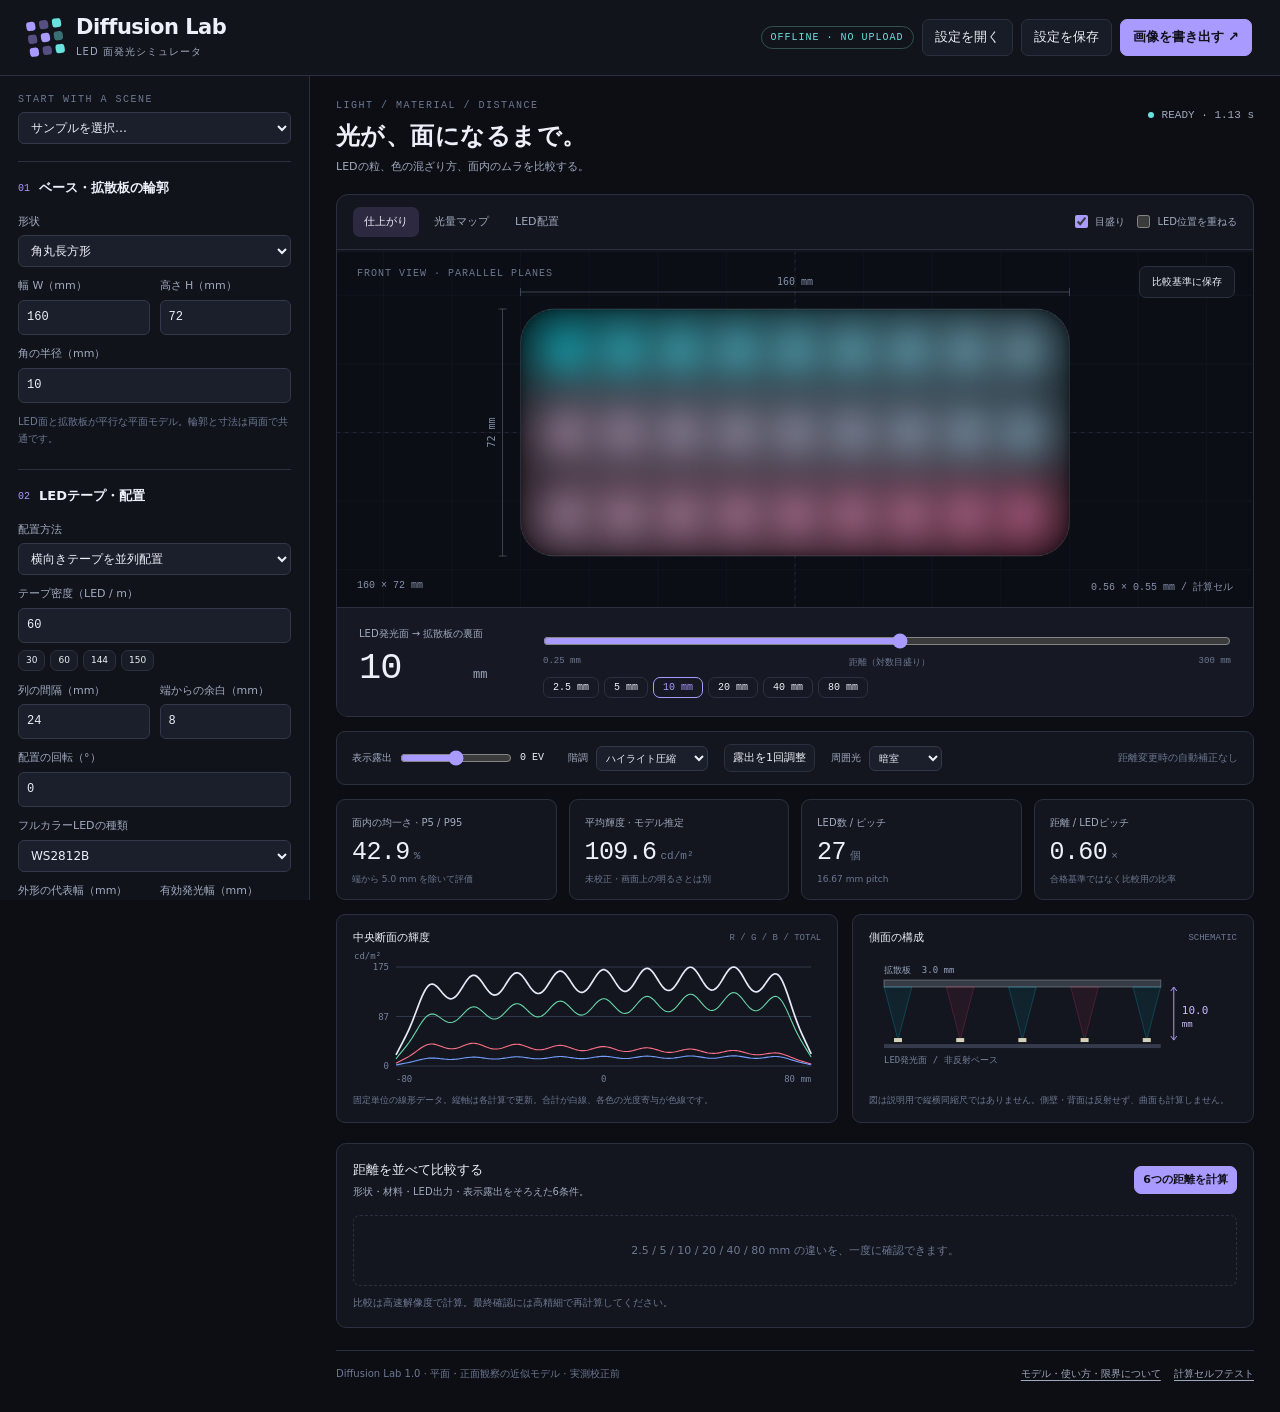
==== index.html @ 66cb1509 "feat: LED型番別の光源プリセットと仕様の根拠表示を追加" ====
<!doctype html>
<html lang="ja"><head><meta charset="utf-8"><meta name="viewport" content="width=device-width,initial-scale=1"><meta name="description" content="LEDテープと拡散板の距離・形状・材質を比較する、オフライン対応の面発光シミュレータ。"><title>Diffusion Lab — LED面発光シミュレータ</title><style>:root{color-scheme:dark;--bg:#0c0e13;--panel:#13161e;--panel2:#181c26;--line:#2b3040;--text:#edf0f8;--muted:#a0a9bf;--dim:#6d7893;--accent:#a99aff;--cyan:#69e1df;--warning:#f2c985;--mono:ui-monospace,SFMono-Regular,Consolas,monospace;--sans:Inter,"Noto Sans JP","Yu Gothic UI",Meiryo,system-ui,sans-serif}*{box-sizing:border-box}body{margin:0;background:var(--bg);color:var(--text);font:13px/1.6 var(--sans)}button,input,select,textarea{font:inherit}button{cursor:pointer;color:var(--text);background:var(--panel2);border:1px solid var(--line);border-radius:7px;padding:7px 12px;transition:background .15s,border-color .15s}button:hover{background:#252a38;border-color:#737c99}button:focus-visible,input:focus-visible,select:focus-visible,textarea:focus-visible{outline:2px solid var(--cyan);outline-offset:2px}button:disabled{opacity:.4;cursor:default}button.primary{background:var(--accent);color:#10101b;border-color:var(--accent);font-weight:700}button.small{font-size:11px;padding:4px 8px}.ghost{background:transparent}.header{height:76px;display:flex;align-items:center;justify-content:space-between;gap:20px;padding:0 28px;border-bottom:1px solid var(--line);background:#11141b}.brand{display:flex;align-items:center;gap:13px}.mark{width:35px;height:35px;display:grid;grid-template-columns:repeat(3,1fr);gap:4px;transform:rotate(-8deg)}.mark span{background:#a99aff;border-radius:3px}.mark span:nth-child(3n){background:#69e1df}.mark span:nth-child(2n){opacity:.45}.brand h1{font-size:21px;line-height:1.2;letter-spacing:-.5px;margin:0}.brand .subtitle{font-size:10px;letter-spacing:1px;color:var(--muted);margin-top:4px}.header-actions{display:flex;align-items:center;gap:8px}.badge{font:10px var(--mono);letter-spacing:1px;color:var(--cyan);border:1px solid #31514f;border-radius:99px;padding:5px 9px;white-space:nowrap}.badge.warn{color:var(--warning);border-color:#5d503a}.layout{display:grid;grid-template-columns:310px minmax(0,1fr);min-height:calc(100vh - 76px)}.sidebar{border-right:1px solid var(--line);background:#10131a;padding:18px 18px 30px;max-height:calc(100vh - 76px);overflow:auto;position:sticky;top:0;scrollbar-width:thin}.sidebar .eyebrow{margin:0 0 7px}.eyebrow{font:10px var(--mono);letter-spacing:1.5px;color:var(--dim);text-transform:uppercase}.preset-top{width:100%;margin-bottom:17px}.section{border-top:1px solid var(--line);padding:16px 0 13px}.section h2{font-size:13px;margin:0 0 14px;display:flex;align-items:center;gap:9px}.section h2 span{font:10px var(--mono);color:var(--accent)}label.field{display:block;color:var(--muted);font-size:11px;margin-bottom:10px}.field>span{display:block;margin-bottom:5px}.two{display:grid;grid-template-columns:1fr 1fr;gap:10px}.three{display:grid;grid-template-columns:1fr 1fr 1fr;gap:7px}input[type=number],input[type=text],select,textarea{width:100%;border:1px solid #32384a;background:#1b1f2b;color:var(--text);border-radius:6px;padding:7px 8px;min-width:0;outline-offset:1px}input[type=number]{font-family:var(--mono);font-size:12px}select{font-size:12px}textarea{font:11px/1.6 var(--mono);resize:vertical;min-height:80px}input[type=color]{width:100%;height:34px;padding:3px;border-radius:6px;border:1px solid var(--line);background:var(--panel2);cursor:pointer}input[type=range]{accent-color:var(--accent);width:100%;cursor:pointer;height:18px;margin:3px 0}input[type=checkbox]{accent-color:var(--accent)}.inline-check{display:flex;align-items:center;gap:7px;color:var(--muted);font-size:11px;margin:8px 0}.inline-check input{margin:0}.hint{font-size:10px;line-height:1.7;color:var(--dim);margin:6px 0 9px}.hint strong{color:var(--muted);font-weight:500}.helpdetails>summary{cursor:pointer;color:var(--muted);font-size:11px;padding:6px 0}.range-head{display:flex;justify-content:space-between;gap:10px;color:var(--muted);font-size:11px}.range-head output{font:12px var(--mono);color:var(--text)}.control-line{display:flex;gap:8px;align-items:center}.control-line input[type=range]{flex:1;min-width:0}.control-line input[type=number]{width:68px;text-align:right}.rgb-label{font-size:10px;color:var(--dim);font-family:var(--mono)}.info-box{padding:10px 12px;border:1px solid #4c4436;border-radius:7px;background:#241f18;color:#c9b99e;font-size:10px;line-height:1.8}.workspace{min-width:0;padding:24px 26px 30px;max-width:1650px;width:100%;margin:auto}.title-row{display:flex;align-items:flex-start;justify-content:space-between;gap:14px;margin-bottom:18px}.title-row h2{font-size:24px;font-weight:600;letter-spacing:.02em;margin:0 0 3px}.title-row p{margin:0;color:var(--muted);font-size:11px}.status{display:flex;align-items:center;gap:8px;font:11px var(--mono);color:var(--muted);padding-top:9px;white-space:nowrap}.status .dot{height:6px;width:6px;background:var(--cyan);border-radius:50%}.status.busy .dot{background:var(--warning);animation:pulse 1s infinite}.status.error .dot{background:#ff8484}@keyframes pulse{50%{opacity:.25}}.view-card{border:1px solid var(--line);background:var(--panel);border-radius:12px;overflow:hidden}.view-toolbar{display:flex;align-items:center;justify-content:space-between;gap:10px;padding:12px 16px;border-bottom:1px solid var(--line)}.tabs{display:flex;gap:4px}.tabs button{border:none;color:var(--muted);font-size:11px;padding:6px 11px;background:transparent}.tabs button.active{color:var(--text);background:#2d2940}.view-options{display:flex;gap:12px}.view-options .inline-check{margin:0;font-size:10px}.canvas-wrap{position:relative;height:355px;background:#0b0e14;overflow:hidden}.canvas-wrap canvas{width:100%;height:100%;display:block;touch-action:none}.canvas-label{position:absolute;left:20px;top:16px;color:var(--dim);font:10px var(--mono);letter-spacing:1px;pointer-events:none}.canvas-corner{position:absolute;right:18px;top:14px;display:flex;gap:5px}.canvas-corner button{background:#141922dd;font-size:10px}.canvas-foot{position:absolute;left:20px;bottom:13px;right:20px;display:flex;justify-content:space-between;color:#8992ac;font:10px var(--mono);pointer-events:none}.heat-key{position:absolute;right:22px;top:55px;width:16px;height:110px;background:linear-gradient(to top,#0a0a26,#192475,#00a6ad,#bfde40,#ff541f);border-radius:4px;display:none}.heat-key span{position:absolute;right:23px;font:10px var(--mono);white-space:nowrap;color:var(--muted)}.heat-key span:first-child{top:-3px}.heat-key span:last-child{bottom:-3px}.distance-panel{display:grid;grid-template-columns:160px 1fr;gap:24px;padding:18px 22px;border-top:1px solid var(--line);background:#161923}.distance-label{font-size:10px;color:var(--muted)}.distance-value{font:37px/1.2 var(--mono);letter-spacing:-1.4px;margin-top:4px}.distance-value small{font:12px var(--mono);color:var(--muted);letter-spacing:0;margin-left:5px}.distance-value input{width:109px;padding:0;border:none;background:transparent;font:37px/1.2 var(--mono);letter-spacing:-1px;color:var(--text);appearance:textfield}.distance-value input::-webkit-inner-spin-button{display:none}.distance-controls{padding-top:3px}.distance-ticks{display:flex;justify-content:space-between;color:var(--dim);font:9px var(--mono);margin-top:0}.distance-presets{display:flex;gap:5px;flex-wrap:wrap;margin-top:8px}.distance-presets button{font:10px var(--mono);padding:4px 9px;background:transparent}.distance-presets button.active{border-color:var(--accent);color:var(--accent)}.metric-grid{display:grid;grid-template-columns:repeat(4,1fr);gap:12px;margin-top:14px}.metric{background:var(--panel);border:1px solid var(--line);border-radius:9px;padding:15px 15px 12px;min-width:0}.metric .name{font-size:10px;color:var(--muted)}.metric .value{font:25px/1.5 var(--mono);letter-spacing:-.6px;margin:3px 0 1px;white-space:nowrap}.metric .value small{font:11px var(--mono);letter-spacing:0;color:var(--dim);margin-left:4px}.metric .desc{font-size:9px;color:var(--dim)}.value .accent{color:var(--cyan)}.lower-grid{display:grid;grid-template-columns:1.25fr 1fr;gap:14px;margin:14px 0}.small-card{border:1px solid var(--line);border-radius:9px;background:var(--panel);padding:14px 16px;min-width:0}.card-heading{display:flex;justify-content:space-between;align-items:center;gap:8px;margin-bottom:4px}.card-heading h3{font-size:11px;margin:0;font-weight:500}.card-heading span{font:9px var(--mono);color:var(--dim)}#profileCanvas,#sectionCanvas{display:block;width:100%;height:140px}.card-note{color:var(--dim);font-size:9px;line-height:1.5;margin-top:4px}.display-controls{display:flex;align-items:center;flex-wrap:wrap;gap:16px;padding:12px 15px;background:var(--panel);border:1px solid var(--line);border-radius:9px;margin-top:14px}.display-controls label{font-size:10px;color:var(--muted);display:flex;align-items:center;gap:8px}.display-controls input[type=range]{width:112px}.display-controls output{min-width:32px;color:var(--text);font-family:var(--mono)}.display-controls select{font-size:10px;width:auto;padding:5px}.display-controls .auto{margin-left:auto;font-size:10px}.warning-list{margin-top:10px;color:#d8be8e;font-size:10px;line-height:1.8;min-height:0}.warning-list:empty{display:none}.compare-card{margin-top:20px;border:1px solid var(--line);background:var(--panel);border-radius:10px;padding:16px}.compare-title{display:flex;align-items:center;justify-content:space-between;gap:10px}.compare-title h3{font-size:13px;font-weight:500;margin:0}.compare-title p{font-size:10px;color:var(--muted);margin:3px 0 0}.compare-title .actions{display:flex;gap:7px}.comparison-tiles{display:grid;grid-template-columns:repeat(6,minmax(0,1fr));gap:9px;margin-top:15px}.tile{border:1px solid var(--line);background:#0c0f15;border-radius:7px;padding:8px;cursor:pointer;text-align:left;min-width:0}.tile:hover{border-color:var(--accent)}.tile canvas{display:block;width:100%;height:83px}.tile .gap{font:12px var(--mono);color:var(--text);display:flex;justify-content:space-between}.tile .tile-sub{font:9px/1.8 var(--mono);color:var(--muted)}.tile.pass{border-color:#376761}.empty-comparison{grid-column:1/-1;text-align:center;color:var(--dim);padding:26px 10px;font-size:11px;border:1px dashed #2b3040;border-radius:7px}.sweep-bottom{display:grid;grid-template-columns:1.2fr 1fr;gap:15px;margin-top:16px}#sweepCanvas{display:block;width:100%;height:130px}.sweep-explain{font-size:10px;line-height:1.9;color:var(--muted);padding:8px 4px}.target-control{display:flex;align-items:center;gap:6px;font-size:10px;margin-bottom:7px}.target-control input{width:61px;padding:4px 6px}.compare-status{font-size:10px;color:var(--dim);margin-top:9px}.baseline-area{display:grid;grid-template-columns:1fr 1fr;gap:12px;margin-top:12px}.baseline-pane{min-width:0;border:1px solid var(--line);border-radius:6px;padding:10px}.baseline-pane h4{font-size:10px;font-weight:400;color:var(--muted);margin:0 0 7px}.baseline-pane canvas{display:block;width:100%;height:170px}.baseline-pane p{font-size:10px;color:var(--dim);margin:5px 0 0}.footer{font-size:10px;color:var(--dim);display:flex;justify-content:space-between;gap:15px;margin-top:22px;border-top:1px solid var(--line);padding-top:15px}.footer button{color:var(--muted);padding:0;border:0;border-radius:0;background:none;text-decoration:underline;text-underline-offset:3px;font-size:10px}.toast{position:fixed;left:50%;bottom:28px;transform:translateX(-50%);background:#2d3445;border:1px solid #616e8f;box-shadow:0 5px 30px #0008;color:var(--text);padding:11px 18px;border-radius:8px;z-index:100;max-width:90vw;font-size:12px}.modal-backdrop{position:fixed;inset:0;background:#000a;display:flex;align-items:center;justify-content:center;padding:30px;z-index:90}.modal{max-width:800px;width:100%;max-height:90vh;overflow:auto;background:#161b25;border:1px solid #424b63;border-radius:13px;padding:28px 32px;line-height:1.9}.modal h2{font-size:21px;margin:0 0 14px}.modal h3{font-size:14px;color:var(--cyan);margin-top:22px}.modal p,.modal li{font-size:12px;color:#bcc5d8}.modal code{font-size:11px;color:#e5defc;background:#252636;padding:1px 4px;border-radius:3px}.modal a{color:var(--accent)}.modal-close{float:right}.modal .equation{padding:14px;background:#10141e;border-radius:7px;font:12px/2 var(--mono);overflow:auto}.hidden,[hidden]{display:none!important}.loading-overlay{position:absolute;inset:0;display:flex;align-items:center;justify-content:center;color:var(--muted);background:#0b0e14cc;pointer-events:none;font-size:12px}.error-banner{color:#ffc0bb;background:#352021;border:1px solid #80433e;border-radius:8px;margin-bottom:14px;padding:12px 14px;font-size:12px}.icon-btn{padding:4px 8px!important}.material-color-row{display:grid;grid-template-columns:1fr 43px;gap:8px}.material-color-row input[type=text]{font:12px var(--mono);letter-spacing:1px}.material-color-row input[type=color]{height:33px}.manual-tools{display:flex;gap:5px;flex-wrap:wrap;margin:7px 0}.interaction-hint{color:var(--cyan);font-size:10px;line-height:1.8;margin-top:5px}.preset-inline{display:flex;gap:5px;flex-wrap:wrap;margin-top:-3px;margin-bottom:11px}.preset-inline button{font-size:9px;padding:2px 7px}.progress-line{height:2px;background:transparent}.progress-line i{display:block;background:var(--accent);height:100%;width:0;transition:width .2s}.show-mobile{display:none}@media(min-width:1700px){.canvas-wrap{height:450px}.sidebar{padding:24px}.layout{grid-template-columns:335px 1fr}.workspace{padding:28px 38px}}@media(max-width:1150px){.workspace{padding:20px 18px}.layout{grid-template-columns:280px 1fr}.sidebar{padding:16px 14px}.metric-grid{gap:8px}.metric{padding:12px 10px}.metric .value{font-size:21px}.view-toolbar{padding:10px}.view-options{gap:6px}.view-options .inline-check{font-size:9px}.header{padding:0 18px}.header .badge{display:none}.lower-grid{grid-template-columns:1fr 1fr}.comparison-tiles{grid-template-columns:repeat(3,1fr)}}@media(max-width:820px){.header{height:auto;min-height:76px;padding:16px;align-items:flex-start;flex-wrap:wrap;gap:12px}.header-actions{flex-wrap:wrap}.header-actions button{font-size:11px;padding:5px 9px}.brand h1{font-size:19px}.layout{display:flex;flex-direction:column}.sidebar{position:static;max-height:none;display:none;border-right:none;border-bottom:1px solid var(--line);padding:18px}.sidebar.open{display:block}.workspace{padding:18px 14px}.show-mobile{display:block}.title-row h2{font-size:21px}.status{font-size:9px}.canvas-wrap{height:280px}.view-toolbar{flex-wrap:wrap}.distance-panel{grid-template-columns:115px 1fr;gap:12px;padding:14px}.distance-value,.distance-value input{font-size:29px}.distance-value input{width:80px}.distance-presets button{font-size:9px;padding:3px 6px}.metric-grid{grid-template-columns:1fr 1fr}.lower-grid{grid-template-columns:1fr}.sweep-bottom{grid-template-columns:1fr}.compare-title{align-items:flex-start;flex-direction:column}.display-controls{gap:10px}.display-controls .auto{margin-left:0}.modal-backdrop{padding:12px}.modal{padding:22px 18px}.footer{flex-direction:column;gap:8px}.baseline-area{grid-template-columns:1fr}.comparison-tiles{gap:7px}}
.led-value-summary{color:var(--warning)}.led-spec-details p{margin:6px 0}.led-spec-details a{color:var(--cyan)}input[readonly]{color:var(--muted);background:var(--panel)}
</style></head><body>
<header class="header"><div class="brand"><div class="mark" aria-hidden="true"><span></span><span></span><span></span><span></span><span></span><span></span><span></span><span></span><span></span></div><div><h1>Diffusion Lab</h1><div class="subtitle">LED 面発光シミュレータ</div></div></div><div class="header-actions"><span class="badge">OFFLINE · NO UPLOAD</span><button id="mobileToggle" class="show-mobile">条件を表示</button><button id="loadBtn">設定を開く</button><button id="saveBtn">設定を保存</button><button id="pngBtn" class="primary">画像を書き出す ↗</button></div></header>
<main class="layout">
<aside class="sidebar" id="sidebar" aria-label="シミュレーション設定">
<div class="eyebrow">START WITH A SCENE</div><select id="scenePreset" class="preset-top" aria-label="サンプルシーン"><option value="">サンプルを選択…</option><option value="color">混色を見る · 2色グラデーション</option><option value="strip">LEDの粒を見る · 細い直線</option><option value="panel">面の均一さを見る · 白色パネル</option><option value="ring">リング型 · WS2812C-2020 / 150 LED/m</option><option value="foam">3 mm 白色フォーム風</option><option value="rgb">近距離のRGB分離を見る</option><option value="reset">初期状態に戻す</option></select>
<section class="section"><h2><span>01</span> ベース・拡散板の輪郭</h2><label class="field"><span>形状</span><select data-key="shape"><option value="rect">長方形</option><option value="rounded">角丸長方形</option><option value="ellipse">円・楕円</option><option value="ring">円環・楕円環</option><option value="polygon">自由な多角形</option></select></label><div class="two"><label class="field"><span>幅 W（mm）</span><input data-key="width" type="number" min="10" max="2000" step="1"></label><label class="field"><span>高さ H（mm）</span><input data-key="height" type="number" min="10" max="2000" step="1"></label></div><label class="field" data-show="shape:rounded"><span>角の半径（mm）</span><input data-key="radius" type="number" min="0" max="1000" step="1"></label><label class="field" data-show="shape:ring"><span>内径 / 外径（比率）</span><input data-key="hole" type="number" min="0.05" max="0.95" step="0.01"></label><div data-show="shape:polygon"><label class="field"><span>輪郭の頂点（左上 0,0 ／右下 100,100）</span><textarea data-key="polygon" spellcheck="false"></textarea></label><p class="hint">外周に沿った順番で x,y を入力。自己交差・穴付き多角形には非対応です。</p></div><p class="hint">LED面と拡散板が平行な平面モデル。輪郭と寸法は両面で共通です。</p></section>
<section class="section"><h2><span>02</span> LEDテープ・配置</h2><label class="field"><span>配置方法</span><select data-key="layout"><option value="rows">横向きテープを並列配置</option><option value="grid">正方格子のパネル</option><option value="perimeter">輪郭に沿って配置</option><option value="ring">円・楕円に沿って配置</option><option value="path">自由なテープ経路</option><option value="manual">LEDを1個ずつ自由配置</option></select></label><div data-hide="layout:manual"><label class="field"><span>テープ密度（LED / m）</span><input data-key="density" type="number" min="1" max="1000" step="1"></label><div class="preset-inline"><button data-density="30">30</button><button data-density="60">60</button><button data-density="144">144</button><button data-density="150">150</button></div></div><div class="two"><label class="field" data-show="layout:rows"><span>列の間隔（mm）</span><input data-key="rowSpacing" type="number" min="1" max="1000" step="1"></label><label class="field" data-hide="layout:manual,path"><span>端からの余白（mm）</span><input data-key="inset" type="number" min="0" max="1000" step="1"></label></div><label class="field" data-show="layout:rows,grid"><span>配置の回転（°）</span><input data-key="rotation" type="number" min="-180" max="180" step="1"></label><div data-show="layout:path"><label class="field"><span>経路の点（mm、中心が 0,0）</span><textarea data-key="path" spellcheck="false"></textarea></label><div class="manual-tools"><button id="pathDrawBtn" class="small">画面で経路を描く</button><button id="pathFinishBtn" class="small">確定</button></div><p class="hint">x は右方向、y は下方向。各点を直線でつなぎ、指定ピッチで配置します。</p></div><div data-show="layout:manual"><div class="manual-tools"><button id="convertManual" class="small">直前の配置をコピー</button><button id="clearManual" class="small">全LEDを削除</button></div><p class="interaction-hint">「LED配置」画面をクリックで追加。ドラッグで移動。Shift＋クリックで削除。</p></div><label class="field"><span>フルカラーLEDの種類</span><select data-key="ledModel"><option value="WS2812B">WS2812B</option><option value="WS2812B-MINI">WS2812B-MINI</option><option value="WS2812C-2020">WS2812C-2020</option><option value="SK6812">SK6812（RGB）</option><option value="SK6812-MINI">SK6812-MINI</option><option value="custom">カスタム・旧設定</option></select></label><div class="two"><label class="field"><span>外形の代表幅（mm）</span><input data-key="packageSize" type="number" min="0.5" max="20" step="0.01"></label><label class="field"><span>有効発光幅（mm）</span><input data-key="aperture" type="number" min="0.05" max="20" step="0.001" aria-describedby="ledValueSummary"></label></div><p class="hint led-value-summary" id="ledValueSummary" aria-live="polite"></p><button id="ledPresetBtn" class="small">型番の初期値に戻す</button><details class="helpdetails"><summary>選択LEDの資料・近似について</summary><div class="hint led-spec-details" id="ledSpecDetails"></div></details><details class="helpdetails"><summary>光学特性・RGBダイの設定</summary><label class="field"><span>配光の半値角・全幅（°）</span><input data-key="angle" type="number" min="10" max="175" step="1"></label><div class="three"><label class="field"><span>R 光度 mcd</span><input data-key="mcdR" type="number" min="0" max="200000" step="1"></label><label class="field"><span>G 光度 mcd</span><input data-key="mcdG" type="number" min="0" max="200000" step="1"></label><label class="field"><span>B 光度 mcd</span><input data-key="mcdB" type="number" min="0" max="200000" step="1"></label></div><label class="inline-check"><input data-key="splitRGB" type="checkbox">RGBダイを分離する（配置は仮定）</label><label class="field"><span>LED入力値の解釈</span><select data-key="pwmMode"><option value="raw">PWM値：0〜255に比例</option><option value="srgb">sRGBを線形化して入力</option></select></label><p class="hint">光度は各色フル点灯時の正面光度。初期値 213 / 715 / 72 mcd は製品仕様ではなく、比較用の基準光源です。型番を変えても光度は維持します。</p></details><label class="field"><span>点灯パターン（配線順に適用）</span><select data-key="pattern"><option value="solid">全LEDを同じ色にする</option><option value="gradient">2色グラデーション</option><option value="alternating">2色を交互に点灯</option><option value="rainbow">虹色グラデーション</option><option value="rgb">R → G → B を繰り返す</option></select></label><div class="two"><label class="field"><span>カラー 1</span><input data-key="color1" type="color"></label><label class="field" data-show="pattern:gradient,alternating"><span>カラー 2</span><input data-key="color2" type="color"></label></div><div class="range-head"><span>LEDの出力</span><output data-out="brightness" data-suffix=" %"></output></div><div class="control-line"><input data-key="brightness" type="range" min="0" max="100" step="1" aria-label="LEDの出力"><input data-key="brightness" type="number" min="0" max="100" step="1" aria-label="LEDの出力 数値"></div></section>
<section class="section"><h2><span>03</span> 拡散材料</h2><label class="field"><span>材料プリセット（すべて仮定値）</span><select data-key="material"><option value="opal">乳白アクリル風</option><option value="strong">強拡散の白色板風</option><option value="frost">すりガラス風・弱拡散</option><option value="clear">透明板風</option><option value="foam">白色フォーム / コスプレボード風</option><option value="custom">カスタム・実測値入力</option></select></label><label class="field"><span>材料色 ARGB（#AARRGGBB）</span><div class="material-color-row"><input data-key="argb" type="text" maxlength="9" pattern="#[0-9A-Fa-f]{8}" spellcheck="false" aria-label="材料色 ARGB"><input id="materialPicker" type="color" aria-label="材料のRGB色"></div></label><p class="hint">A は<strong>着色の強さ</strong>。00＝無着色、FF＝RGBを完全適用。透過率・拡散率とは別のパラメータです。</p><div class="two"><label class="field"><span>厚さ（mm）</span><input data-key="thickness" type="number" min="0.1" max="30" step="0.1"></label><label class="field"><span>透過率（%）</span><input data-key="transmission" type="number" min="0" max="100" step="1"></label></div><label class="field"><span>拡散成分比（%・独自モデル）</span><input data-key="diffuse" type="number" min="0" max="100" step="0.1"></label><label class="field"><span>内部にじみ σ / 厚さ</span><input data-key="spread" type="number" min="0" max="5" step="0.05"></label><p class="hint">にじみの標準偏差 σ＝厚さ×係数。透過率は入力厚さでの値として扱い、厚さ変更による吸収の増減は自動推定しません。拡散成分比は ASTM ヘイズ値ではありません。</p></section>
<section class="section"><h2><span>04</span> 計算・評価</h2><label class="field"><span>計算解像度（長辺）</span><select data-key="quality"><option value="160">高速 · 160 点</option><option value="288">標準 · 288 点</option><option value="448">高精細 · 448 点</option></select></label><label class="field"><span>評価から端を除く幅（mm）</span><input data-key="roi" type="number" min="0" max="500" step="0.5"></label><label class="field"><span>校正・材料のメモ</span><input data-key="customLabel" type="text" maxlength="200"></label><button id="csvBtn" style="width:100%;font-size:11px">光量データ CSV を保存</button><p class="hint">数値は線形の発光成分のみ。露出、画面の色変換、周囲光は評価指標に含めません。</p><div class="info-box">実測校正前の設計比較モデルです。反射壁・レンズ・屈折・曲面・分光透過は計算していません。</div></section>
</aside>
<div class="workspace"><div class="title-row"><div><div class="eyebrow" style="margin-bottom:6px">LIGHT / MATERIAL / DISTANCE</div><h2>光が、面になるまで。</h2><p>LEDの粒、色の混ざり方、面内のムラを比較する。</p></div><div class="status busy" id="status" role="status" aria-live="polite"><span class="dot"></span><span id="statusText">INITIALIZING</span></div></div><div id="errorBanner" class="error-banner" hidden></div>
<section class="view-card" aria-label="シミュレーション結果"><div class="view-toolbar"><div class="tabs" role="tablist" aria-label="表示方法"><button role="tab" data-view="appearance" class="active">仕上がり</button><button role="tab" data-view="heat">光量マップ</button><button role="tab" data-view="layout">LED配置</button></div><div class="view-options"><label class="inline-check"><input data-key="showGrid" type="checkbox">目盛り</label><label class="inline-check"><input data-key="showLED" type="checkbox">LED位置を重ねる</label></div></div><div class="progress-line"><i id="progress"></i></div><div class="canvas-wrap" id="canvasWrap"><canvas id="mainCanvas" aria-label="拡散板の正面シミュレーション"></canvas><div class="canvas-label" id="canvasLabel">FRONT VIEW · PARALLEL PLANES</div><div class="canvas-corner"><button id="pinBtn">比較基準に保存</button></div><div class="heat-key" id="heatKey"><span id="heatUpper">P95</span><span>0</span></div><div class="canvas-foot"><span id="dimensionLabel">160 × 72 mm</span><span id="gridLabel">未校正モデル</span></div><div class="loading-overlay" id="initialLoading">光の重なりを計算しています…</div></div><div class="distance-panel"><div><div class="distance-label">LED発光面 → 拡散板の裏面</div><div class="distance-value"><input id="gapNumber" data-key="gap" type="number" min="0.25" max="300" step="0.25" aria-label="LEDから拡散板までの距離"><small>mm</small></div></div><div class="distance-controls"><input id="gapSlider" type="range" min="0" max="1000" step="1" aria-label="拡散板までの距離 対数スライダー"><div class="distance-ticks"><span>0.25 mm</span><span>距離（対数目盛り）</span><span>300 mm</span></div><div class="distance-presets"><button data-gap="2.5">2.5 mm</button><button data-gap="5">5 mm</button><button data-gap="10">10 mm</button><button data-gap="20">20 mm</button><button data-gap="40">40 mm</button><button data-gap="80">80 mm</button></div></div></div></section>
<div class="display-controls"><label>表示露出<input data-key="exposure" type="range" min="-6" max="6" step="0.1"><output data-out="exposure" data-suffix=" EV"></output></label><label>階調<select data-key="tone"><option value="compress">ハイライト圧縮</option><option value="linear">線形・白飛びあり</option></select></label><button id="autoExposure" class="small">露出を1回調整</button><label>周囲光<select data-key="ambient"><option value="0">暗室</option><option value="50">50 lx</option><option value="300">300 lx</option><option value="1000">1,000 lx</option></select></label><span class="auto" style="color:var(--dim)">距離変更時の自動補正なし</span></div>
<div class="metric-grid"><div class="metric"><div class="name">面内の均一さ · P5 / P95</div><div class="value" id="metricUniform">—<small>%</small></div><div class="desc" id="roiLabel">端から 5 mm を除いて評価</div></div><div class="metric"><div class="name">平均輝度 · モデル推定</div><div class="value" id="metricMean">—<small>cd/m²</small></div><div class="desc">未校正・画面上の明るさとは別</div></div><div class="metric"><div class="name">LED数 / ピッチ</div><div class="value" id="metricLED">—<small>個</small></div><div class="desc" id="pitchLabel">— mm pitch</div></div><div class="metric"><div class="name">距離 / LEDピッチ</div><div class="value" id="metricRatio">—<small>×</small></div><div class="desc">合格基準ではなく比較用の比率</div></div></div>
<div id="warnings" class="warning-list"></div>
<div class="lower-grid"><section class="small-card"><div class="card-heading"><h3>中央断面の輝度</h3><span>R / G / B / TOTAL</span></div><canvas id="profileCanvas" aria-label="水平中央断面の輝度グラフ"></canvas><div class="card-note">固定単位の線形データ。縦軸は各計算で更新。合計が白線、各色の光度寄与が色線です。</div></section><section class="small-card"><div class="card-heading"><h3>側面の構成</h3><span>SCHEMATIC</span></div><canvas id="sectionCanvas" aria-label="LEDと拡散材の距離を示す側面図"></canvas><div class="card-note">図は説明用で縦横同縮尺ではありません。側壁・背面は反射せず、曲面も計算しません。</div></section></div>
<section class="compare-card"><div class="compare-title"><div><h3>距離を並べて比較する</h3><p>形状・材料・LED出力・表示露出をそろえた6条件。</p></div><div class="actions"><button id="cancelSweep" class="small" hidden>中止</button><button id="sweepBtn" class="small primary">6つの距離を計算</button></div></div><div class="comparison-tiles" id="comparisonTiles"><div class="empty-comparison">2.5 / 5 / 10 / 20 / 40 / 80 mm の違いを、一度に確認できます。</div></div><div class="sweep-bottom" id="sweepBottom" hidden><canvas id="sweepCanvas" aria-label="距離ごとの均一度と平均輝度"></canvas><div class="sweep-explain"><div class="target-control">均一さの比較目標<input data-key="target" type="number" min="0" max="100" step="1" aria-label="均一さの比較目標">%</div><div id="sweepFinding"></div><div style="color:var(--dim);margin-top:6px">目標は任意の設計値で、規格・保証値ではありません。暗くても均一度だけ高くなることがあります。</div></div></div><div id="sweepStatus" class="compare-status">比較は高速解像度で計算。最終確認には高精細で再計算してください。</div></section>
<section class="compare-card" id="baselineCard" hidden><div class="compare-title"><div><h3>保存した基準との比較</h3><p>両方に現在の露出を適用。画像ごとの自動明るさ補正はしません。</p></div><button id="clearBaseline" class="small">基準を削除</button></div><div class="baseline-area"><div class="baseline-pane"><h4>保存した基準 A</h4><canvas id="baselineCanvas"></canvas><p id="baselineLabel"></p></div><div class="baseline-pane"><h4>現在の条件 B</h4><canvas id="currentSmallCanvas"></canvas><p id="currentSmallLabel"></p></div></div></section>
<footer class="footer"><span>Diffusion Lab 1.0 · 平面・正面観察の近似モデル · 実測校正前</span><span><button id="modelBtn">モデル・使い方・限界について</button>　 <button id="selfTestBtn">計算セルフテスト</button></span></footer></div></main>
<input type="file" id="fileInput" accept=".json,application/json" hidden><div id="toast" class="toast" role="status" hidden></div>
<div id="modelModal" class="modal-backdrop" hidden><article class="modal" role="dialog" aria-modal="true" aria-labelledby="modelTitle"><button class="modal-close" id="closeModal">閉じる ✕</button><h2 id="modelTitle">モデルと使い方</h2><p>LEDの光が距離とともに重なり、拡散板の面内に分布する様子を比較します。これは製品の測光データから構築した検証済みデジタルツインではなく、<strong>物理式を使った調整可能な設計比較モデル</strong>です。</p><h3>まず試す</h3><p>サンプルを選ぶ → LED密度・形状・材料を設定 → 距離を変更 →「6つの距離を計算」。白一色の均一度と、色を交互にしたときの混色は別々に確認すると判断しやすくなります。</p><p>「LED配置」で実装位置を確認できます。「自由配置」ではクリック追加・ドラッグ移動・Shiftクリック削除。「自由なテープ経路」ではボタンで描画を開始し、クリックで点を追加して Enter または「確定」で終了します。Escapeで描画を取り消します。</p><h3>光の計算</h3><div class="equation">I(θ) = I₀ cosᵐ(θ)<br>m = −ln(2) / ln(cos(全幅半値角 / 2))<br>E = Σ I₀ cosᵐ(θ) cos(θ) / r²<br>L = T × tint × [H × Gaussian(E) / π + (1 − H) × Ldirect]</div><p>距離は計算内部で単位換算し、RGB各色の正面光度を用いて照度 E を求めます。有効発光面を小さな面要素に分割し、格子上に配置してゼロ詰めFFTで畳み込みます。H は独自の拡散成分比で、散乱光を Lambertian、非散乱光を正面から見える発光面として近似します。H は測定規格のヘイズ値ではありません。Gaussian の幅 σ は厚さ×内部にじみ係数です。</p><p>LEDの種類は参照したデータシートの版に対応します。WS2812BとWS2812B-MINIは機械図の開口を円形とみなし、面積が等しい正方形の光源幅へ近似します。これは光学的な有効発光面の規格値ではありません。ほかの3種類の幅は資料未記載のため比較用の仮定です。SK6812とSK6812-MINIの半値角全幅120°は資料値、Worldsemiの3種類の120°は資料未記載のため仮定です。各値の根拠と資料は設定欄で確認できます。型番を変えても光度は自動的に変えません。実製品の差を比べる場合は、データシート・測定値から RGB 光度、発光面、配光を設定してください。</p><h3>ARGB の意味</h3><p><code>#AARRGGBB</code> を使います。RGB は sRGB として線形化した後、簡易な透過色フィルタとして適用します。A は無着色と指定色の間の補間係数で、<code>tint = (1−A) + A×linearRGB</code>。A=00 は無着色、A=FF は指定色を完全に適用します。A を光学的な不透明度や透過率とはみなしません。</p><p>透過率 T と拡散成分比 H は独立入力です。例えば白色 <code>#FFFFFFFF</code> でも T を0にすれば発光は出ません。厚さ変更はにじみに反映しますが、吸収の変化は自動推定しません。材料を変更したら、その厚さでの透過率も設定してください。</p><h3>結果の読み方</h3><p>均一さは評価領域の暗い側5パーセンタイルと明るい側95パーセンタイルの比です。100%に近いほど均一ですが、色の均一性や最低限必要な明るさを保証しません。RGBで異なる色を点灯した場合、その光度差も指標に含まれます。光量マップの上限はその画像の P95 で、異なる条件の絶対輝度比較には平均輝度の数値を使ってください。</p><p>表示は理想的な sRGB 原色を用いた近似です。RGB光度の各値を sRGB の Y 係数で除して表示チャンネルに変換し、露出・階調処理を適用します。PWMモードでは色の入力値は明るさに比例します。画面と実LEDのスペクトル・輝度範囲は一致しません。</p><p>距離で露出を自動変更しません。「露出を1回調整」はその時点の明るさに合わせるだけです。露出や周囲光は指標の計算に含めません。周囲光の表示は、材料色を使った独立の外観近似で、材料の反射率を実測したものではありません。</p><h3>再現しないもの</h3><p>曲面・傾斜・STL/STEP形状、側壁や背面の反射、導光板、遮蔽物、LED封止レンズ、屈折・フレネル反射、角度依存透過、厳密な多重散乱、波長ごとの透過、カメラのレンズ・人の順応は未実装です。低拡散材の直視像、非常に近い距離、格子より小さい発光面は特に誤差が増えます。内部にじみが大きい複雑な輪郭では、ガウス近似が切り欠きをまたいで光を広げる場合があります。</p><p>透過率、にじみ、光度などのプリセットはすべて説明用の仮定値です。実物の材質名が似ていても一致するとは限りません。寸法設計を決定する前に実機で確認してください。</p><h3>保存・公開</h3><p>すべてブラウザ内で計算し、入力は外部に送信しません。設定の自動保存は同じブラウザの localStorage を利用し、使えない場合も動作します。設定JSON、PNG、格子CSVを書き出せます。このHTMLだけでオフライン動作し、同じファイルを index.html として静的ホスティングにも置けます。</p><h3>根拠となる公開資料</h3><p><a href="https://www.pbr-book.org/4ed/Light_Sources/Point_Lights" target="_blank" rel="noopener noreferrer">PBRT 4e — Point Lights</a>：逆二乗則と点光源。<br><a href="https://www.pbr-book.org/4ed/Reflection_Models/Diffuse_Reflection" target="_blank" rel="noopener noreferrer">PBRT 4e — Diffuse Reflection</a>：Lambertianモデルと π による正規化。<br><a href="https://www.pbr-book.org/4ed/Volume_Scattering/Phase_Functions" target="_blank" rel="noopener noreferrer">PBRT 4e — Phase Functions</a>：散乱の角度分布が材料で異なること。<br><a href="https://www.plexiglas.de/en/service/product-info/light-transmission" target="_blank" rel="noopener noreferrer">PLEXIGLAS — Light transmission</a>：材料種・板厚と透過率の関係。<br><a href="https://www.plexiglas.de/en/products/plexiglas/plexiglas-led" target="_blank" rel="noopener noreferrer">PLEXIGLAS LED</a>：拡散用途・製品ごとの違い。</p><p>資料は基礎モデルの参考です。掲載メーカーがこのアプリやプリセットを検証・承認したことを意味しません。</p></article></div>
<script id="solver-core">/* Diffusion Lab v1.0 — original planar RGB/photometric approximation.
 * No third-party runtime dependencies. See MODEL.md for assumptions. */
(function (root) {
'use strict';
const PI=Math.PI, Y=[0.2126,0.7152,0.0722];
const clamp=(x,a,b)=>Math.max(a,Math.min(b,x));
// 出典の窓寸法と光学的な有効発光面は別物。未記載の値を製品仕様にしない。
const ledProfiles={
 'WS2812B':{packageSize:5.4,windowDiameter:4,angle:null,assumedAperture:2.8,assumedAngle:120,
  revision:'Worldsemi WS2812B V1.4（2018-07-19）',pages:'p.2 機械寸法',
  datasheetUrl:'https://docid81hrs3j1.cloudfront.net/medialibrary/2018/10/WS2812B_V1.4_EN_18090714224701.pdf'},
 'WS2812B-MINI':{packageSize:3.46,windowDiameter:2.85,angle:null,assumedAperture:1.9,assumedAngle:120,
  revision:'Worldsemi WS2812B-Mini-V3 V3.0（2019-01-23）',pages:'p.2 機械寸法',
  datasheetUrl:'https://www.peace-corp.co.jp/data/WS2812B-Mini-V3_V3.0_EN.pdf'},
 'WS2812C-2020':{packageSize:2.2,windowDiameter:null,angle:null,assumedAperture:1.1,assumedAngle:120,
  revision:'Worldsemi WS2812C-2020 V1.2（2019-01-04）',pages:'p.1 機械寸法',
  datasheetUrl:'https://cdn.sparkfun.com/assets/e/1/0/f/b/WS2812C-2020_V1.2_EN_19112716191654.pdf'},
 'SK6812':{packageSize:5.4,windowDiameter:null,angle:120,assumedAperture:2.8,assumedAngle:120,
  revision:'OPSCO SK6812-012 Rev.B/1（2025-08-11）',pages:'p.3 光学特性 / p.4 機械寸法',
  datasheetUrl:'https://datasheet.lcsc.com/datasheet/pdf/9f469126feffa69bd23486dc2acd2d83.pdf'},
 'SK6812-MINI':{packageSize:3.7,windowDiameter:null,angle:120,assumedAperture:1.9,assumedAngle:120,
  revision:'OPSCO SK6812MINI-012 Rev.B/0（2024-04-23）',pages:'p.3 光学特性 / p.4 機械寸法',
  datasheetUrl:'https://datasheet.lcsc.com/datasheet/pdf/9596115a5796613b5408a09f63fb1427.pdf'}
};
// 円形の開口を同じ面積の正方形に置換する。ダイ寸法や実測幅の算出ではない。
function profileAperture(p){return p.windowDiameter===null?p.assumedAperture:p.windowDiameter*Math.sqrt(PI)/2;}
function profileValues(p){return {packageSize:p.packageSize,aperture:profileAperture(p),angle:p.angle===null?p.assumedAngle:p.angle};}
const defaults={
 version:1,shape:'rounded',width:160,height:72,radius:10,hole:0.46,
 polygon:'50,2\n88,16\n98,50\n75,94\n25,94\n2,50\n12,16',
 layout:'rows',density:60,rowSpacing:24,inset:8,rotation:0,
 path:'-65,18\n-65,-18\n0,-18\n0,18\n65,18\n65,-18',manual:[],
 ledModel:'WS2812B',package:'custom',...profileValues(ledProfiles.WS2812B),splitRGB:false,
 mcdR:213,mcdG:715,mcdB:72,brightness:20,
 pattern:'gradient',color1:'#00cfff',color2:'#ff3979',pwmMode:'raw',
 gap:10,material:'opal',argb:'#FFFFFFFF',thickness:3,
 transmission:45,diffuse:100,spread:0.65,
 quality:288,roi:5,exposure:0,whiteLevel:1000,tone:'compress',ambient:0,
 showLED:false,showGrid:true,view:'appearance',target:80,
 customLabel:'未校正・比較用の仮定値'
};
const ENUMS={shape:['rect','rounded','ellipse','ring','polygon'],layout:['rows','grid','perimeter','ring','path','manual'],ledModel:[...Object.keys(ledProfiles),'custom'],package:['5050','3535','2020','custom'],pattern:['solid','gradient','alternating','rainbow','rgb'],pwmMode:['raw','srgb'],material:['opal','strong','frost','clear','foam','custom'],tone:['compress','linear'],view:['appearance','heat','layout']};
const RANGES={width:[10,2000],height:[10,2000],radius:[0,1000],hole:[0.05,0.95],density:[1,1000],rowSpacing:[1,1000],inset:[0,1000],rotation:[-180,180],packageSize:[0.5,20],aperture:[0.05,20],angle:[10,175],mcdR:[0,200000],mcdG:[0,200000],mcdB:[0,200000],brightness:[0,100],gap:[0.25,300],thickness:[0.1,30],transmission:[0,100],diffuse:[0,100],spread:[0,5],roi:[0,500],exposure:[-6,6],whiteLevel:[1,1000000],ambient:[0,10000],target:[0,100]};
function normalize(input={}) {
 const s={...defaults};
 for(const k in defaults) if(Object.prototype.hasOwnProperty.call(input,k)) s[k]=input[k];
 // 型番を持たない旧JSONは数値を保持し、外形だけで実在型番に割り当てない。
 if(!Object.prototype.hasOwnProperty.call(input,'ledModel')&&Object.prototype.hasOwnProperty.call(input,'package')){
  s.ledModel='custom';
  const old={'5050':{packageSize:5,aperture:2.8},'3535':{packageSize:3.5,aperture:1.9},'2020':{packageSize:2,aperture:1.1}}[input.package];
  if(old)for(const k in old)if(!Object.prototype.hasOwnProperty.call(input,k))s[k]=old[k];
 }else if(!ENUMS.ledModel.includes(s.ledModel))s.ledModel='custom';
 const profile=ledProfiles[s.ledModel];
 if(profile)for(const [k,v] of Object.entries(profileValues(profile)))if(!Object.prototype.hasOwnProperty.call(input,k))s[k]=v;
 for(const k in RANGES){const v=Number(s[k]);s[k]=Number.isFinite(v)?clamp(v,...RANGES[k]):defaults[k];}
 for(const k in ENUMS)if(!ENUMS[k].includes(s[k]))s[k]=defaults[k];
 s.quality=[160,288,448].includes(Number(s.quality))?Number(s.quality):288;
 for(const k of ['splitRGB','showLED','showGrid'])s[k]=s[k]===true;
 for(const k of ['color1','color2'])if(typeof s[k]!=='string'||!/^#[0-9a-f]{6}$/i.test(s[k]))s[k]=defaults[k];
 if(typeof s.argb!=='string'||!/^#[0-9a-f]{8}$/i.test(s.argb))s.argb=defaults.argb;
 s.argb=s.argb.toUpperCase();
 s.polygon=typeof s.polygon==='string'?s.polygon.slice(0,30000):defaults.polygon;
 s.path=typeof s.path==='string'?s.path.slice(0,30000):defaults.path;
 s.customLabel=typeof s.customLabel==='string'?s.customLabel.slice(0,200):defaults.customLabel;
 s.manual=Array.isArray(s.manual)?s.manual.slice(0,5000).filter(p=>Array.isArray(p)&&p.length>=2&&Number.isFinite(+p[0])&&Number.isFinite(+p[1])).map(p=>[clamp(+p[0],-s.width/2,s.width/2),clamp(+p[1],-s.height/2,s.height/2),Number.isFinite(+p[2])?+p[2]:0]):[];
 s.radius=Math.min(s.radius,s.width/2,s.height/2);
 s.aperture=Math.min(s.aperture,s.packageSize);
 s.version=1;return s;
}
function selectLEDModel(input,id){
 const p=ledProfiles[id];
 return normalize({...input,ledModel:p?id:'custom',package:'custom',...(p?profileValues(p):{})});
}
function ledDescription(s){
 const p=ledProfiles[s.ledModel];
 if(!p)return {label:'カスタム',widthBasis:'手動・旧設定',angleBasis:'手動・旧設定'};
 const widthBasis=Math.abs(s.aperture-profileAperture(p))>1e-9?'手動上書き':p.windowDiameter===null?'資料未記載・仮定':'開口面積からの近似';
 const angleBasis=s.angle!==(p.angle===null?p.assumedAngle:p.angle)?'手動上書き':p.angle===null?'資料未記載・仮定':'資料の半値角';
 return {label:s.ledModel,widthBasis,angleBasis};
}
function parsePoints(text,percent=false,s=defaults){
 const out=[];
 for(const line of text.trim().split(/[\n;]+/)){
  if(!line.trim())continue;
  const a=line.trim().split(/[,\s]+/).map(Number);
  if(a.length!==2||!a.every(Number.isFinite))throw Error('座標は1行につき x,y の2つの数値で入力してください。');
  if(percent&&(a[0]<0||a[0]>100||a[1]<0||a[1]>100))throw Error('輪郭の座標は0〜100%の範囲にしてください。');
  out.push(percent?[(a[0]/100-.5)*s.width,(a[1]/100-.5)*s.height]:a);
 }
 return out;
}
function pointInPoly(x,y,p){let v=false;for(let i=0,j=p.length-1;i<p.length;j=i++)if(((p[i][1]>y)!==(p[j][1]>y))&&x<(p[j][0]-p[i][0])*(y-p[i][1])/(p[j][1]-p[i][1])+p[i][0])v=!v;return v;}
function segDist(x,y,a,b){const dx=b[0]-a[0],dy=b[1]-a[1],t=clamp(((x-a[0])*dx+(y-a[1])*dy)/(dx*dx+dy*dy||1),0,1);return Math.hypot(x-a[0]-t*dx,y-a[1]-t*dy);}
function shapeInfo(s){
 let poly=[];if(s.shape==='polygon'){poly=parsePoints(s.polygon,true,s);if(poly.length<3)throw Error('輪郭には3点以上が必要です。');let area=0;poly.forEach((p,i)=>{let q=poly[(i+1)%poly.length];area+=p[0]*q[1]-q[0]*p[1];});if(Math.abs(area)<.01)throw Error('輪郭の面積がありません。');}
 const a=s.width/2,b=s.height/2;
 function inside(x,y,margin=0){
  if(s.shape==='rect')return Math.abs(x)<=a-margin&&Math.abs(y)<=b-margin;
  if(s.shape==='rounded'){
   const r=s.radius,qx=Math.abs(x)-(a-r),qy=Math.abs(y)-(b-r);
   return Math.hypot(Math.max(qx,0),Math.max(qy,0))+Math.min(Math.max(qx,qy),0)-r<=-margin;
  }
  if(s.shape==='ellipse'||s.shape==='ring'){
   if(a<=margin||b<=margin)return false;
   const outer=(x/(a-margin))**2+(y/(b-margin))**2<=1;
   return outer&&(s.shape!=='ring'||(x/(a*s.hole+margin))**2+(y/(b*s.hole+margin))**2>=1);
  }
  if(!pointInPoly(x,y,poly))return false;
  if(margin>0)for(let i=0;i<poly.length;i++)if(segDist(x,y,poly[i],poly[(i+1)%poly.length])<margin)return false;
  return true;
 }
 return {inside,poly};
}
function outline(s,n=120){
 const p=[];if(s.shape==='polygon')return parsePoints(s.polygon,true,s);
 if(s.shape==='ellipse'||s.shape==='ring'){for(let i=0;i<n;i++){let a=2*PI*i/n;p.push([s.width/2*Math.cos(a),s.height/2*Math.sin(a)]);}return p;}
 if(s.shape==='rect')return [[-s.width/2,-s.height/2],[s.width/2,-s.height/2],[s.width/2,s.height/2],[-s.width/2,s.height/2]];
 const r=s.radius;for(let c=0;c<4;c++){let cx=(c===0||c===3?1:-1)*(s.width/2-r),cy=(c<2?1:-1)*(s.height/2-r);for(let k=0;k<=12;k++){let t=c*PI/2+k/12*PI/2;p.push([cx+r*Math.cos(t),cy+r*Math.sin(t)]);}}return p;
}
function color(hex){return [1,3,5].map(i=>parseInt(hex.slice(i,i+2),16)/255);}
function srgbToLinear(v){return v<=.04045?v/12.92:((v+.055)/1.055)**2.4;}
function linearToSrgb(v){v=Math.max(0,v);return v<=.0031308?12.92*v:1.055*v**(1/2.4)-.055;}
function hsv(h){h=((h%1)+1)%1;const i=Math.floor(h*6),f=h*6-i;return [[1,f,0],[1-f,1,0],[0,1,f],[0,1-f,1],[f,0,1],[1,0,1-f]][i%6];}
function ledColors(s,n){const a=color(s.color1),b=color(s.color2),out=[];for(let i=0;i<n;i++){let t=n>1?i/(n-1):0,c;
 if(s.pattern==='gradient')c=a.map((v,k)=>v*(1-t)+b[k]*t);
 else if(s.pattern==='alternating')c=i%2?b:a;
 else if(s.pattern==='rainbow')c=hsv(t*.85);
 else if(s.pattern==='rgb')c=[[1,0,0],[0,1,0],[0,0,1]][i%3];
 else c=a;
 out.push(c.map(v=>(s.pwmMode==='srgb'?srgbToLinear(v):v)*s.brightness/100));}return out;}
function samplePath(p,pitch,closed=false){
 if(p.length<2)return [];
 let segs=[],total=0;for(let i=1;i<p.length+(closed?1:0);i++){const a=p[i-1],b=p[i%p.length],l=Math.hypot(b[0]-a[0],b[1]-a[1]);if(l>1e-8){segs.push({a,b,l,start:total});total+=l;}}
 const n=Math.floor(total/pitch)+(closed?0:1);if(n>5000)throw Error('LED数が5,000個を超えます。密度を下げるか形状を小さくしてください。');
 const out=[],offset=closed?0:(total-(n-1)*pitch)/2;let j=0;
 for(let i=0;i<n;i++){let d=offset+i*pitch;while(j<segs.length-1&&d>segs[j].start+segs[j].l)j++;const q=segs[j],t=clamp((d-q.start)/q.l,0,1);out.push([q.a[0]+(q.b[0]-q.a[0])*t,q.a[1]+(q.b[1]-q.a[1])*t,Math.atan2(q.b[1]-q.a[1],q.b[0]-q.a[0])]);}return out;
}
function makeLEDs(s){
 const {inside}=shapeInfo(s),pitch=1000/s.density,margin=Math.max(s.inset,s.packageSize/2),rot=s.rotation*PI/180;let list=[];
 if(s.layout==='manual')list=s.manual.map(p=>[p[0],p[1],p[2]||0]);
 else if(s.layout==='path')list=samplePath(parsePoints(s.path),pitch);
 else if(s.layout==='ring'){
  const a=s.width/2-margin,b=s.height/2-margin;if(a>0&&b>0){let p=[];for(let i=0;i<720;i++){let t=2*PI*i/720;p.push([a*Math.cos(t),b*Math.sin(t)]);}list=samplePath(p,pitch,true);}
 }else if(s.layout==='perimeter'){
  const w=s.width-2*margin,h=s.height-2*margin;if(w>0&&h>0)list=samplePath(outline({...s,width:w,height:h,radius:Math.max(0,s.radius-margin)}),pitch,true);
 }else{
  const spacing=s.layout==='grid'?pitch:s.rowSpacing;
  const extent=Math.hypot(s.width,s.height)/2;
  if(Math.ceil(2*extent/pitch)*Math.ceil(2*extent/spacing)>90000)throw Error('配置候補が多すぎます。LED密度を下げてください。');
  const ny=Math.max(1,Math.floor((s.height-2*margin)/spacing)+1),nx=Math.max(1,Math.floor((s.width-2*margin)/pitch)+1);
  if(nx*ny>15000)throw Error('LED数が多すぎます。密度または列間隔を調整してください。');
  for(let j=0;j<ny;j++){const row=[];for(let i=0;i<nx;i++){let x=(i-(nx-1)/2)*pitch,y=(j-(ny-1)/2)*spacing;row.push([x*Math.cos(rot)-y*Math.sin(rot),x*Math.sin(rot)+y*Math.cos(rot),rot]);}if(j%2)row.reverse();list.push(...row);}
 }
 const raw=list.length;list=list.filter(p=>inside(p[0],p[1],s.layout==='manual'?0:s.packageSize/2));
 if(list.length>5000)throw Error('LED数が5,000個を超えます。密度を下げてください。');
 const cols=ledColors(s,list.length);
 return {leds:list.map((p,i)=>({x:p[0],y:p[1],angle:p[2]||0,rgb:cols[i],index:i})),discarded:raw-list.length,pitch};
}
const planCache=new Map();
function plan(n){if(planCache.has(n))return planCache.get(n);const rev=new Uint32Array(n),cs=new Float64Array(n/2),sn=new Float64Array(n/2);for(let i=1,j=0;i<n;i++){let bit=n>>1;for(;j&bit;bit>>=1)j^=bit;j^=bit;rev[i]=j;}for(let i=0;i<n/2;i++){cs[i]=Math.cos(-2*PI*i/n);sn[i]=Math.sin(-2*PI*i/n);}const p={rev,cs,sn};planCache.set(n,p);return p;}
function fftLine(re,im,start,stride,n,inverse){const p=plan(n);for(let i=1;i<n;i++){let j=p.rev[i];if(i<j){let a=start+i*stride,b=start+j*stride,t=re[a];re[a]=re[b];re[b]=t;t=im[a];im[a]=im[b];im[b]=t;}}
 for(let size=2;size<=n;size*=2){const half=size/2,step=n/size;for(let j=0;j<half;j++){let cr=p.cs[j*step],ci=p.sn[j*step]*(inverse?-1:1);for(let i=j;i<n;i+=size){const a=start+i*stride,b=a+half*stride,tr=cr*re[b]-ci*im[b],ti=cr*im[b]+ci*re[b],ar=re[a],ai=im[a];re[a]=ar+tr;im[a]=ai+ti;re[b]=ar-tr;im[b]=ai-ti;}}}
 if(inverse)for(let i=0,a=start;i<n;i++,a+=stride){re[a]/=n;im[a]/=n;}
}
function fft2(re,im,w,h,inverse=false){for(let y=0;y<h;y++)fftLine(re,im,y*w,1,w,inverse);for(let x=0;x<w;x++)fftLine(re,im,x,w,h,inverse);}
const pow2=n=>2**Math.ceil(Math.log2(n));
function kernelValue(dx,dy,gap,m){const r2=dx*dx+dy*dy+gap*gap;return 1e6/r2*Math.pow(gap/Math.sqrt(r2),m+1);}
function makeKernel(nx,ny,dx,dy,gap,angle){const w=pow2(2*nx),h=pow2(2*ny),re=new Float32Array(w*h),im=new Float32Array(w*h);const m=-Math.log(2)/Math.log(Math.cos(angle*PI/360));
 for(let y=0;y<h;y++){let yy=(y<=h/2?y:y-h)*dy;for(let x=0;x<w;x++){let xx=(x<=w/2?x:x-w)*dx;re[y*w+x]=kernelValue(xx,yy,gap,m);}}
 fft2(re,im,w,h);return {re,im,w,h,m};}
function splat(a,w,nx,ny,x,y,v){const x0=Math.floor(x),y0=Math.floor(y),fx=x-x0,fy=y-y0;for(let j=0;j<2;j++)for(let i=0;i<2;i++){let xx=x0+i,yy=y0+j;if(xx>=0&&xx<nx&&yy>=0&&yy<ny)a[yy*w+xx]+=v*(i?fx:1-fx)*(j?fy:1-fy);}}
function rasterSources(s,leds,nx,ny,dx,dy){const w=pow2(2*nx),h=pow2(2*ny),src=[0,1,2].map(()=>new Float32Array(w*h)),mcd=[s.mcdR,s.mcdG,s.mcdB],chOff=[[-.23,-.14],[.23,-.14],[0,.24]];
 const aperture=s.aperture*(s.splitRGB?.43:1),samples=clamp(Math.ceil(aperture/Math.min(dx,dy)*2),3,24);
 for(const led of leds){const ca=Math.cos(led.angle),sa=Math.sin(led.angle);for(let c=0;c<3;c++){const I=mcd[c]*.001*led.rgb[c];if(!I)continue;let ox=s.splitRGB?chOff[c][0]*s.aperture:0,oy=s.splitRGB?chOff[c][1]*s.aperture:0;
  for(let j=0;j<samples;j++)for(let i=0;i<samples;i++){const lx=((i+.5)/samples-.5)*aperture+ox,ly=((j+.5)/samples-.5)*aperture+oy;const x=(led.x+lx*ca-ly*sa+s.width/2)/dx-.5,y=(led.y+lx*sa+ly*ca+s.height/2)/dy-.5;splat(src[c],w,nx,ny,x,y,I/(samples*samples));}
 }}return {src,w,h,samples};}
function gaussianBlur(a,nx,ny,sigmaX,sigmaY){
 let out=a;
 function pass(inp,n,sigma,horizontal){if(sigma<.15)return inp;const r=Math.min(Math.ceil(sigma*3),Math.max(nx,ny)*3),weights=new Float64Array(2*r+1);let sum=0;for(let i=-r;i<=r;i++){weights[i+r]=Math.exp(-.5*(i/sigma)**2);sum+=weights[i+r];}for(let i=0;i<weights.length;i++)weights[i]/=sum;const dst=new Float32Array(nx*ny);
 for(let y=0;y<ny;y++)for(let x=0;x<nx;x++){let v=0;const lo=Math.max(-r,horizontal?-x:-y),hi=Math.min(r,horizontal?nx-1-x:ny-1-y);for(let k=lo;k<=hi;k++)v+=inp[(horizontal?y:y+k)*nx+(horizontal?x+k:x)]*weights[k+r];dst[y*nx+x]=v;}return dst;}
 out=pass(out,nx,sigmaX,true);out=pass(out,ny,sigmaY,false);return out;
}
function getFilter(argb){const alpha=parseInt(argb.slice(1,3),16)/255,c=color('#'+argb.slice(3));return c.map(v=>(1-alpha)+alpha*srgbToLinear(v));}
function statistics(fields,mask,roiMask,nx,ny,dx,dy){const values=[],all=[];let min=Infinity,max=0,sum=0,sq=0;for(let i=0;i<mask.length;i++)if(mask[i]){let v=Math.max(0,fields[0][i]+fields[1][i]+fields[2][i]);all.push(v);if(roiMask[i])values.push(v);}
 const validROI=values.length>0;if(!validROI)for(const v of all)values.push(v);values.sort((a,b)=>a-b);for(const v of values){min=Math.min(min,v);max=Math.max(max,v);sum+=v;sq+=v*v;}
 const n=values.length,mean=n?sum/n:0,p5=n?values[Math.floor((n-1)*.05)]:0,p95=n?values[Math.floor((n-1)*.95)]:0;
 const profile=[];const row=Math.floor(ny/2);for(let x=0;x<nx;x++){let i=row*nx+x;profile.push(mask[i]?fields.map(c=>c[i]):null);}
 return {mean,min:n?min:0,max,p5,p95,robust:p95>1e-9?p5/p95:null,u0:mean>1e-9?min/mean:null,cv:mean>1e-9?Math.sqrt(Math.max(0,sq/n-mean*mean))/mean:null,n,validROI,area:all.length*dx*dy,profile};}
class Solver {
 constructor(){this.cache=null;this.kernel=null;}
 solve(input,options={}){
  const start=Date.now(),s=normalize(input),geo=makeLEDs(s),{leds}=geo,info=shapeInfo(s);
  const res=options.resolution||s.quality,step=Math.max(s.width,s.height)/res,nx=Math.max(16,Math.round(s.width/step)),ny=Math.max(16,Math.round(s.height/step)),dx=s.width/nx,dy=s.height/ny;
  const sourceKey=JSON.stringify([nx,ny,s.width,s.height,s.aperture,s.splitRGB,s.mcdR,s.mcdG,s.mcdB,leds]);
  let cache=this.cache;
  if(!cache||cache.key!==sourceKey){const ras=rasterSources(s,leds,nx,ny,dx,dy);const trans=ras.src.map(src=>{let re=new Float32Array(src),im=new Float32Array(src.length);fft2(re,im,ras.w,ras.h);return {re,im};});cache={key:sourceKey,...ras,trans};this.cache=cache;}
  const kk=JSON.stringify([nx,ny,dx,dy,s.gap,s.angle]);
  if(!this.kernel||this.kernel.key!==kk)this.kernel={key:kk,...makeKernel(nx,ny,dx,dy,s.gap,s.angle)};
  const ker=this.kernel,mask=new Uint8Array(nx*ny),roiMask=new Uint8Array(nx*ny);
  for(let y=0;y<ny;y++)for(let x=0;x<nx;x++){let xx=(x+.5)*dx-s.width/2,yy=(y+.5)*dy-s.height/2,i=y*nx+x;mask[i]=info.inside(xx,yy)?1:0;roiMask[i]=info.inside(xx,yy,s.roi)?1:0;}
  const filter=getFilter(s.argb),tau=s.transmission/100,haze=s.diffuse/100,sigma=s.thickness*s.spread;
  const fields=[],irradiance=[];
  for(let c=0;c<3;c++){
   const re=new Float32Array(ker.re.length),im=new Float32Array(re.length),t=cache.trans[c];
   for(let i=0;i<re.length;i++){re[i]=t.re[i]*ker.re[i]-t.im[i]*ker.im[i];im[i]=t.re[i]*ker.im[i]+t.im[i]*ker.re[i];}
   fft2(re,im,ker.w,ker.h,true);const E=new Float32Array(nx*ny);
   for(let y=0;y<ny;y++)for(let x=0;x<nx;x++){let i=y*nx+x;E[i]=mask[i]?Math.max(0,re[y*ker.w+x]):0;}
   irradiance.push(E);
   const blurred=gaussianBlur(E,nx,ny,sigma/dx,sigma/dy),L=new Float32Array(nx*ny);
   for(let y=0;y<ny;y++)for(let x=0;x<nx;x++){const i=y*nx+x;if(mask[i]){const direct=cache.src[c][y*ker.w+x]*1e6/(dx*dy);L[i]=tau*filter[c]*(haze*blurred[i]/PI+(1-haze)*direct);}}
   fields.push(L);
  }
  const stats=statistics(fields,mask,roiMask,nx,ny,dx,dy),warnings=[];
  if(!stats.validROI)roiMask.set(mask);
  if(!leds.length)warnings.push('LEDがありません。配置条件を調整するか、自由配置でLEDを追加してください。');
  if(geo.discarded)warnings.push(`輪郭外または端に近いLED候補 ${geo.discarded} 個を除外しました。`);
  if(Math.max(dx,dy)>s.gap/2)warnings.push('距離に対して計算格子が粗い条件です。高精細にするか、形状を小さくして再確認してください。');
  if(s.diffuse<99&&Math.max(dx,dy)>s.aperture/2)warnings.push('直接透過するLED像は格子解像度の影響を受けます。高精細で確認してください。');
  if(!stats.validROI)warnings.push('指定した端の除外幅では評価領域が残らないため、全面で集計しました。');
  if(s.diffuse<95)warnings.push('低拡散材の見え方は簡易的な正面直視モデルです。屈折・視差・レンズ像は再現しません。');
  if(s.shape==='ring'||s.shape==='ellipse')warnings.push('楕円輪郭の評価領域は、長短半径を除外幅だけ縮小・拡大した近似です。');
  return {state:s,nx,ny,dx,dy,fields,irradiance,mask,roiMask,stats,leds,pitch:geo.pitch,warnings,ms:Date.now()-start};
 }
}
function rgba(result,display={}){
 const s={...result.state,...display},n=result.nx*result.ny,out=new Uint8ClampedArray(n*4),filter=getFilter(s.argb),ex=Math.pow(2,s.exposure)/s.whiteLevel;
 const scale=s.heatMax||result.stats.p95||1;
 for(let i=0;i<n;i++){
  if(!result.mask[i])continue;
  const L=result.fields.map((f,c)=>f[i]+s.ambient*filter[c]*Y[c]/PI),lum=L[0]+L[1]+L[2];let rgb;
  if(s.view==='heat'){
   const v=clamp(lum/scale,0,1),stops=[[.04,.04,.15],[.10,.14,.46],[.0,.65,.68],[.75,.87,.25],[1,.33,.12]],p=v*4,j=Math.min(3,Math.floor(p)),t=p-j;rgb=stops[j].map((v,c)=>v*(1-t)+stops[j+1][c]*t);
  }else{rgb=L.map((v,c)=>{let x=Math.max(0,v/Y[c]*ex);return linearToSrgb(s.tone==='compress'?1-Math.exp(-x):Math.min(1,x));});}
  for(let c=0;c<3;c++)out[i*4+c]=clamp(rgb[c]*255,0,255);out[i*4+3]=255;
 }return out;
}
const api={defaults,ledProfiles,profileAperture,selectLEDModel,ledDescription,normalize,shapeInfo,outline,parsePoints,makeLEDs,ledColors,samplePath,color,hsv,Y,srgbToLinear,linearToSrgb,getFilter,fft2,makeKernel,kernelValue,rasterSources,gaussianBlur,statistics,Solver,rgba,clamp};
root.Optics=api;if(typeof module!=='undefined'&&module.exports)module.exports=api;
})(typeof self!=='undefined'?self:globalThis);
</script><script id="worker-source" type="text/plain">'use strict';
const solver=new Optics.Solver();
self.onmessage=function(e){const {id,type,state,distances}=e.data;
 try{
  if(type==='sweep'){
   for(let i=0;i<distances.length;i++){
    const result=solver.solve({...state,gap:distances[i]},{resolution:160});
    self.postMessage({id,type:'sweepItem',index:i,total:distances.length,result});
   }
   self.postMessage({id,type:'sweepDone'});
  }else{
   const result=solver.solve(state);
   const transfers=[...result.fields,...result.irradiance,result.mask,result.roiMask].map(a=>a.buffer);
   self.postMessage({id,type:'result',result},transfers);
  }
 }catch(error){self.postMessage({id,type:'error',message:error.message||String(error)});}
};
</script><script>(function(){
'use strict';
const $=id=>document.getElementById(id), O=Optics, KEY='diffusion-lab-v1';
let state=O.normalize(), result=null, baseline=null, worker=null, busy=false, pending=null, latest=0, timer=null, toastTimer=null;
let sweepWorker=null,sweepResults=[],sweepKey='',sweepRun=0,sweepComplete=false;
let map=null,dragIndex=-1,drawingPath=false,pathDraft=[],lastAutoLEDs=[];
try{const saved=localStorage.getItem(KEY);if(saved)state=O.normalize(JSON.parse(saved));}catch(_){/* Private/file contexts may deny storage. */}
const displayKeys=new Set(['view','exposure','tone','ambient','showLED','showGrid','whiteLevel','target','customLabel']);
const materialPresets={opal:{argb:'#FFFFFFFF',thickness:3,transmission:45,diffuse:100,spread:.65},strong:{argb:'#FFFFFFFF',thickness:3,transmission:30,diffuse:100,spread:1.1},frost:{argb:'#FFFFFFFF',thickness:2,transmission:82,diffuse:90,spread:.2},clear:{argb:'#00FFFFFF',thickness:2,transmission:92,diffuse:0,spread:0},foam:{argb:'#FFFFFEF5',thickness:3,transmission:25,diffuse:100,spread:1.25}};
function persist(){try{localStorage.setItem(KEY,JSON.stringify(state));}catch(_){}}
function toast(text){$('toast').textContent=text;$('toast').hidden=false;clearTimeout(toastTimer);toastTimer=setTimeout(()=>$('toast').hidden=true,4500);}
function error(text){$('errorBanner').textContent=text;$('errorBanner').hidden=!text;}
function format(n,dec=1){if(n===null||!Number.isFinite(n))return '—';return n.toLocaleString('ja-JP',{maximumFractionDigits:dec,minimumFractionDigits:dec});}
function metric(el,value,unit){const box=$(el);box.textContent=value;const sm=document.createElement('small');sm.textContent=unit;box.appendChild(sm);}
function status(text,kind=''){const box=$('status');box.className='status '+kind;$('statusText').textContent=text;}
function createWorker(){const content=$('solver-core').textContent+'\n'+$('worker-source').textContent;const url=URL.createObjectURL(new Blob([content],{type:'text/javascript'}));let w=new Worker(url);URL.revokeObjectURL(url);return w;}
function initWorker(){try{worker=createWorker();worker.onmessage=onWorkerMessage;worker.onerror=e=>{busy=false;status('WORKER ERROR','error');error('計算プロセスでエラーが発生しました。ページを再読み込みしてください。 '+e.message);toggleExport();};}catch(e){error('Web Workerを開始できませんでした。Chrome / Edge / Firefoxの通常ウィンドウで開くか、ローカルHTTPサーバーで開いてください。 '+e.message);status('UNAVAILABLE','error');}}
function requestCompute(delay=130){
 latest++;pending={id:latest,type:'solve',state:structuredClone(state)};
 status(result?'計算待ち · 画像は直前の条件':'計算中…','busy');$('progress').style.width='35%';toggleExport();
 clearTimeout(timer);timer=setTimeout(sendPending,delay);
}
function sendPending(){if(busy||!pending||!worker)return;busy=true;const task=pending;pending=null;worker.postMessage(task);status('計算中 · 距離 '+format(task.state.gap,2)+' mm','busy');$('progress').style.width='65%';}
function onWorkerMessage(e){
 const data=e.data;if(data.type!=='result'&&data.type!=='error')return;busy=false;
 if(data.id===latest){
  if(data.type==='error'){error(data.message);status('入力を確認してください','error');$('initialLoading').hidden=true;$('progress').style.width='0';}
  else{result=data.result;error('');$('initialLoading').hidden=true;$('progress').style.width='100%';setTimeout(()=>{if(!busy&&!pending)$('progress').style.width='0';},250);status('READY · '+format(result.ms/1000,2)+' s');if(state.layout!=='manual')lastAutoLEDs=result.leds.map(p=>[p.x,p.y,p.angle]);renderAll();}
 }
 toggleExport();if(pending)sendPending();
}
function toggleExport(){const disabled=!result||busy||pending!==null||!$('errorBanner').hidden;for(const id of ['pngBtn','csvBtn','pinBtn','autoExposure'])$(id).disabled=disabled;}
function designKey(s){const a={...s};for(const k of displayKeys)delete a[k];delete a.gap;delete a.quality;return JSON.stringify(a);}
function clearSweepForChange(){if(sweepKey&&sweepKey!==designKey(state)){cancelSweep(false);sweepResults=[];sweepKey='';sweepComplete=false;$('sweepBottom').hidden=true;$('comparisonTiles').replaceChildren();const div=document.createElement('div');div.className='empty-comparison';div.textContent='条件が変わりました。「6つの距離を計算」で再比較してください。';$('comparisonTiles').appendChild(div);$('sweepStatus').textContent='過去の比較を破棄しました。距離以外の設定をそろえて再計算します。';}}
function syncControls(){
 document.querySelectorAll('[data-key]').forEach(el=>{const k=el.dataset.key;if(document.activeElement===el&&(el.tagName==='TEXTAREA'||el.type==='text'||el.type==='number'))return;if(el.type==='checkbox')el.checked=!!state[k];else el.value=k==='aperture'?Number(state[k].toFixed(3)):state[k];});
 document.querySelectorAll('[data-out]').forEach(el=>{const k=el.dataset.out;el.textContent=String(state[k])+(el.dataset.suffix||'');});
 document.querySelectorAll('[data-show],[data-hide]').forEach(el=>{const rule=el.dataset.show||el.dataset.hide,[k,list]=rule.split(':'),matches=list.split(',').includes(String(state[k]));el.hidden=el.hasAttribute('data-show')?!matches:matches;});
 document.querySelectorAll('[data-view]').forEach(btn=>{const active=btn.dataset.view===state.view;btn.classList.toggle('active',active);btn.setAttribute('aria-selected',String(active));});
 document.querySelectorAll('[data-gap]').forEach(btn=>btn.classList.toggle('active',Math.abs(+btn.dataset.gap-state.gap)<.01));
 $('gapSlider').value=1000*Math.log(state.gap/.25)/Math.log(1200);
 $('materialPicker').value='#'+state.argb.slice(3);
 $('heatKey').style.display=state.view==='heat'?'block':'none';
 $('canvasLabel').textContent=state.view==='layout'?'LED LAYOUT · X → / Y ↓':state.view==='heat'?'LUMINANCE MAP · IMAGE P95 SCALE':'FRONT VIEW · PARALLEL PLANES';
 syncLEDSpec();
}
function syncLEDSpec(){
 const p=O.ledProfiles[state.ledModel],description=O.ledDescription(state);
 const size=document.querySelector('[data-key="packageSize"]');size.readOnly=!!p;
 $('ledPresetBtn').hidden=!p;
 $('ledValueSummary').textContent=`幅：${description.widthBasis} / 角度：${description.angleBasis}`;
 $('ledSpecDetails').replaceChildren();
 if(!p){$('ledSpecDetails').textContent='型番未指定の手入力です。旧設定ファイルは元の幅・角度・光度を保持して読み込みます。製品に対応づける場合は型番を選び直してください。';return;}
 const lines=[p.revision+' · '+p.pages,
  p.windowDiameter===null?`発光窓・有効発光面の寸法は未記載。型番選択時の初期値は比較用の仮定 ${p.assumedAperture} mm です。`:`型番選択時の初期値は、機械図の開口 ${p.windowDiameter} mm を円形とみなし、同じ面積の正方形幅 d × √π / 2 = ${format(O.profileAperture(p),3)} mm に近似した値です。実際のダイ幅や光学的な有効発光幅ではありません。`,
  `現在の計算幅：${format(state.aperture,3)} mm（${description.widthBasis}）。`,
  p.angle===null?`半値角の規格は未記載。型番選択時の初期値は比較用の全幅 ${p.assumedAngle}° です。外形・開口寸法から発光角度は算出できません。`:`型番選択時の初期値は、資料の50%光度における全幅 ${p.angle}° です。cosⁿ配光に近似します。`,
  `現在の計算角度：全幅 ${state.angle}°（${description.angleBasis}）。`,
  `資料の外形最大辺は ${p.packageSize} mm。配置は現在の代表幅 ${state.packageSize} mm の正方形に近似します。光度は型番選択では変わりません。実際の製品に合わせて各色を入力してください。`];
 for(const text of lines){const paragraph=document.createElement('p');paragraph.textContent=text;$('ledSpecDetails').appendChild(paragraph);}
 const link=document.createElement('a');link.href=p.datasheetUrl;link.target='_blank';link.rel='noopener noreferrer';link.textContent='参照データシートを開く';$('ledSpecDetails').appendChild(link);
}
function applyChange(key,value){
 const previous=state.layout;
 if(key==='ledModel')state=O.selectLEDModel(state,value);
 if(key==='material'&&materialPresets[value])Object.assign(state,materialPresets[value]);
 state[key]=value;
 if(['argb','thickness','transmission','diffuse','spread'].includes(key))state.material='custom';
 if(key==='layout'&&value==='manual'){
  if(previous!=='manual'&&result)lastAutoLEDs=result.leds.map(p=>[p.x,p.y,p.angle]);
  if(state.manual.length===0&&lastAutoLEDs.length)state.manual=structuredClone(lastAutoLEDs);
  state.view='layout';
 }
 state=O.normalize(state);persist();syncControls();
 if(displayKeys.has(key)){renderAll();return;}
 clearSweepForChange();drawSection();if(state.view==='layout')drawMain();requestCompute(key==='polygon'||key==='path'?550:140);
}
$('ledPresetBtn').addEventListener('click',()=>applyChange('ledModel',state.ledModel));
for(const el of document.querySelectorAll('[data-key]')){
 if(el.type==='number')el.addEventListener('blur',()=>{el.value=el.dataset.key==='aperture'?Number(state.aperture.toFixed(3)):state[el.dataset.key];});
 el.addEventListener('input',()=>{
  let k=el.dataset.key,v=el.type==='checkbox'?el.checked:el.value;
  if(['number','range'].includes(el.type)){if(el.value===''||!Number.isFinite(+v))return;v=+v;}
  if(k==='quality'||k==='ambient')v=+v;
  if(k==='argb'&&!/^#[0-9a-f]{8}$/i.test(v)){el.setAttribute('aria-invalid','true');return;}
  el.removeAttribute('aria-invalid');applyChange(k,v);
 });
 if(el.dataset.key==='argb')el.addEventListener('change',()=>{if(!/^#[0-9a-f]{8}$/i.test(el.value)){toast('ARGBは #AARRGGBB の8桁で入力してください。');el.value=state.argb;el.removeAttribute('aria-invalid');}});
}
$('materialPicker').addEventListener('input',e=>applyChange('argb',state.argb.slice(0,3)+e.target.value.slice(1).toUpperCase()));
$('gapSlider').addEventListener('input',e=>applyChange('gap',Math.round(.25*Math.pow(1200,+e.target.value/1000)*100)/100));
for(const btn of document.querySelectorAll('[data-gap]'))btn.addEventListener('click',()=>applyChange('gap',+btn.dataset.gap));
for(const btn of document.querySelectorAll('[data-density]'))btn.addEventListener('click',()=>applyChange('density',+btn.dataset.density));
for(const btn of document.querySelectorAll('[data-view]'))btn.addEventListener('click',()=>applyChange('view',btn.dataset.view));
$('scenePreset').addEventListener('change',e=>{
 const scene=e.target.value;if(!scene)return;let s=O.normalize();
 if(scene==='strip')Object.assign(s,{width:140,height:22,radius:3,layout:'rows',rowSpacing:100,density:60,pattern:'solid',color1:'#ffffff',gap:2.5,roi:2});
 if(scene==='panel')Object.assign(s,{width:144,height:96,layout:'grid',density:60,pattern:'solid',color1:'#ffffff',gap:15});
 if(scene==='ring'){s=O.selectLEDModel(s,'WS2812C-2020');Object.assign(s,{width:100,height:100,shape:'ring',hole:.5,layout:'ring',inset:12,density:150,pattern:'rainbow',gap:8,roi:2});}
 if(scene==='foam')Object.assign(s,{width:140,height:28,layout:'rows',rowSpacing:100,density:144,pattern:'solid',color1:'#ffffff',gap:5,roi:2,material:'foam',...materialPresets.foam});
 if(scene==='rgb')Object.assign(s,{width:40,height:24,layout:'rows',rowSpacing:100,density:150,pattern:'solid',color1:'#ffffff',gap:1,splitRGB:true,material:'custom',transmission:75,diffuse:100,spread:0,roi:1,quality:448,exposure:-3});
 state=O.normalize(s);drawingPath=false;pathDraft=[];persist();syncControls();clearSweepForChange();requestCompute(0);e.target.value='';
});
function fitCanvas(canvas){const rect=canvas.getBoundingClientRect();const w=Math.max(10,rect.width),h=Math.max(10,rect.height),dpr=Math.min(window.devicePixelRatio||1,2);if(canvas.width!==Math.round(w*dpr)||canvas.height!==Math.round(h*dpr)){canvas.width=Math.round(w*dpr);canvas.height=Math.round(h*dpr);}const ctx=canvas.getContext('2d');ctx.setTransform(dpr,0,0,dpr,0,0);return {ctx,w,h};}
function polygonPath(ctx,s,ox,oy,scale){ctx.beginPath();const p=O.outline(s);p.forEach((v,i)=>{const x=ox+v[0]*scale,y=oy+v[1]*scale;i?ctx.lineTo(x,y):ctx.moveTo(x,y);});ctx.closePath();if(s.shape==='ring'){ctx.moveTo(ox+s.width/2*s.hole*scale,oy);ctx.ellipse(ox,oy,s.width/2*s.hole*scale,s.height/2*s.hole*scale,0,0,Math.PI*2);}}
function bitmap(r,display={}){const c=document.createElement('canvas');c.width=r.nx;c.height=r.ny;c.getContext('2d').putImageData(new ImageData(O.rgba(r,display),r.nx,r.ny),0,0);return c;}
function displayOptions(view='appearance'){return {exposure:state.exposure,whiteLevel:state.whiteLevel,tone:state.tone,ambient:state.ambient,view};}
function drawSurface(ctx,r,box,opts=displayOptions(),border=true){const s=r.state,scale=Math.min(box.w/s.width,box.h/s.height),w=s.width*scale,h=s.height*scale,x=box.x+(box.w-w)/2,y=box.y+(box.h-h)/2;ctx.imageSmoothingEnabled=true;ctx.imageSmoothingQuality='high';ctx.drawImage(bitmap(r,opts),x,y,w,h);if(border){polygonPath(ctx,s,x+w/2,y+h/2,scale);ctx.strokeStyle='#d8e1ff24';ctx.lineWidth=1;ctx.stroke();}return {x,y,w,h,scale,ox:x+w/2,oy:y+h/2};}
function drawGrid(ctx,w,h,s,m){
 ctx.fillStyle='#0b0e14';ctx.fillRect(0,0,w,h);
 if(!state.showGrid)return;
 const rough=s.width/8,p=10**Math.floor(Math.log10(rough)),step=rough/p>5?10*p:rough/p>2?5*p:2*p;
 ctx.strokeStyle='#242b393f';ctx.lineWidth=1;ctx.beginPath();
 for(let x=Math.ceil(-w/2/m.scale/step)*step;x<w/2/m.scale;x+=step){let xx=m.ox+x*m.scale;ctx.moveTo(xx,0);ctx.lineTo(xx,h);}
 for(let y=Math.ceil(-h/2/m.scale/step)*step;y<h/2/m.scale;y+=step){let yy=m.oy+y*m.scale;ctx.moveTo(0,yy);ctx.lineTo(w,yy);}ctx.stroke();
 ctx.strokeStyle='#424b6355';ctx.setLineDash([3,5]);ctx.beginPath();ctx.moveTo(0,m.oy);ctx.lineTo(w,m.oy);ctx.moveTo(m.ox,0);ctx.lineTo(m.ox,h);ctx.stroke();ctx.setLineDash([]);
}
function drawDimensions(ctx,s,m){if(!state.showGrid)return;const y=m.y-17,x=m.x-18;ctx.strokeStyle='#67718a88';ctx.fillStyle='#8590aa';ctx.lineWidth=1;ctx.font='10px ui-monospace,Consolas,monospace';ctx.textAlign='center';ctx.beginPath();ctx.moveTo(m.x,y);ctx.lineTo(m.x+m.w,y);for(const xx of [m.x,m.x+m.w]){ctx.moveTo(xx,y-4);ctx.lineTo(xx,y+4);}ctx.stroke();ctx.fillText(format(s.width,0)+' mm',m.ox,y-7);ctx.beginPath();ctx.moveTo(x,m.y);ctx.lineTo(x,m.y+m.h);for(const yy of [m.y,m.y+m.h]){ctx.moveTo(x-4,yy);ctx.lineTo(x+4,yy);}ctx.stroke();ctx.save();ctx.translate(x-8,m.oy);ctx.rotate(-Math.PI/2);ctx.fillText(format(s.height,0)+' mm',0,0);ctx.restore();ctx.textAlign='left';}
function drawLEDs(ctx,leds,s,m,overlay=false){
 if(!overlay&&leds.length){
  ctx.strokeStyle='#9aa6b11b';ctx.lineWidth=Math.max(2,(s.packageSize+2)*m.scale);ctx.lineCap='round';
  ctx.beginPath();let prev=null;for(const p of leds){if(prev&&Math.hypot(p.x-prev.x,p.y-prev.y)<1000/s.density*1.75)ctx.lineTo(m.ox+p.x*m.scale,m.oy+p.y*m.scale);else ctx.moveTo(m.ox+p.x*m.scale,m.oy+p.y*m.scale);prev=p;}ctx.stroke();
 }
 for(const p of leds){const x=m.ox+p.x*m.scale,y=m.oy+p.y*m.scale,bs=Math.max(2,s.packageSize*m.scale),ap=Math.max(1,s.aperture*m.scale);ctx.save();ctx.translate(x,y);ctx.rotate(p.angle);if(overlay){ctx.strokeStyle='#ffffff90';ctx.lineWidth=1;ctx.strokeRect(-bs/2,-bs/2,bs,bs);ctx.fillStyle='#ffffff66';ctx.fillRect(-1,-1,2,2);}else{ctx.fillStyle='#c9c6b4';ctx.fillRect(-bs/2,-bs/2,bs,bs);ctx.fillStyle='#202126';ctx.fillRect(-ap/2,-ap/2,ap,ap);const rgb=p.rgb.map(v=>Math.round(O.linearToSrgb(v)*255));ctx.fillStyle=`rgb(${rgb.join(',')})`;ctx.fillRect(-ap*.35,-ap*.35,ap*.7,ap*.7);}ctx.restore();
  if(!overlay&&leds.length<=90&&m.scale>2){ctx.font='8px ui-monospace,Consolas,monospace';ctx.fillStyle='#71819c';ctx.textAlign='center';ctx.fillText(p.index+1,x,y+bs/2+10);ctx.textAlign='left';}
 }
}
function drawMain(){
 const {ctx,w,h}=fitCanvas($('mainCanvas'));let s=result?result.state:state,leds=result?result.leds:[];
 if(state.view==='layout'){s=state;try{leds=O.makeLEDs(state).leds;}catch(_){}}
 const scale=Math.min((w-120)/s.width,(h-108)/s.height),bw=s.width*scale,bh=s.height*scale;
 const m={scale,x:(w-bw)/2,y:(h-bh)/2+3,w:bw,h:bh,ox:w/2,oy:h/2+3};map={...m,state:s};drawGrid(ctx,w,h,s,m);
 if(state.view==='layout'){
  try{polygonPath(ctx,s,m.ox,m.oy,m.scale);ctx.fillStyle='#1b222b';ctx.fill('evenodd');ctx.strokeStyle='#4c596b';ctx.lineWidth=1;ctx.stroke();drawLEDs(ctx,leds,s,m,false);}catch(_){return;}
 }else if(result){drawSurface(ctx,result,{x:m.x,y:m.y,w:m.w,h:m.h},displayOptions(state.view));if(state.showLED)drawLEDs(ctx,leds,s,m,true);}
 drawDimensions(ctx,s,m);
 if(drawingPath){ctx.strokeStyle='#71e5cf';ctx.lineWidth=2;ctx.beginPath();pathDraft.forEach((p,i)=>i?ctx.lineTo(m.ox+p[0]*m.scale,m.oy+p[1]*m.scale):ctx.moveTo(m.ox+p[0]*m.scale,m.oy+p[1]*m.scale));ctx.stroke();ctx.fillStyle='#71e5cf';for(const p of pathDraft){ctx.beginPath();ctx.arc(m.ox+p[0]*m.scale,m.oy+p[1]*m.scale,4,0,Math.PI*2);ctx.fill();}}
 $('dimensionLabel').textContent=format(s.width,0)+' × '+format(s.height,0)+' mm';
 $('gridLabel').textContent=drawingPath?'クリックで点を追加 · Enterで確定':state.view==='layout'&&state.layout==='manual'?'追加 / ドラッグ移動 / Shiftで削除':result?format(result.dx,2)+' × '+format(result.dy,2)+' mm / 計算セル':'未校正モデル';
 if(result)$('heatUpper').textContent=format(result.stats.p95,1)+' cd/m²';
}
function drawProfile(){const {ctx,w,h}=fitCanvas($('profileCanvas'));ctx.clearRect(0,0,w,h);if(!result)return;const pr=result.stats.profile,top=17,bottom=h-24,left=43,right=w-10;let max=0;for(const p of pr)if(p)max=Math.max(max,p[0]+p[1]+p[2]);max=max||1;
 ctx.font='9px ui-monospace,Consolas,monospace';ctx.fillStyle='#77839e';ctx.strokeStyle='#30384b';ctx.lineWidth=1;
 for(let j=0;j<3;j++){let y=top+(bottom-top)*j/2;ctx.beginPath();ctx.moveTo(left,y);ctx.lineTo(right,y);ctx.stroke();ctx.textAlign='right';ctx.fillText(format(max*(1-j/2),0),left-7,y+3);}ctx.textAlign='left';ctx.fillText('cd/m²',1,9);
 const cols=['#fe7188','#69d9ac','#739eff','#e5eaf8'];for(let c=0;c<4;c++){ctx.beginPath();let pen=false;for(let i=0;i<pr.length;i++){let p=pr[i];if(!p){pen=false;continue;}let v=c===3?p[0]+p[1]+p[2]:p[c],x=left+i/(pr.length-1)*(right-left),y=bottom-v/max*(bottom-top);pen?ctx.lineTo(x,y):ctx.moveTo(x,y);pen=true;}ctx.strokeStyle=cols[c];ctx.lineWidth=c===3?1.7:1.1;ctx.stroke();}
 ctx.fillStyle='#77839e';ctx.textAlign='left';ctx.fillText(format(-result.state.width/2,0),left,bottom+16);ctx.textAlign='center';ctx.fillText('0',left+(right-left)/2,bottom+16);ctx.textAlign='right';ctx.fillText(format(result.state.width/2,0)+' mm',right,bottom+16);ctx.textAlign='left';}
function drawSection(){const {ctx,w,h}=fitCanvas($('sectionCanvas'));ctx.clearRect(0,0,w,h);const s=state,x0=15,x1=w-76,top=37,chipY=top+35+Math.log(1+s.gap)/Math.log(301)*43,plateH=Math.min(17,4+s.thickness);const colors=[s.color1,s.pattern==='solid'?s.color1:s.color2];
 ctx.fillStyle='#c9d2e033';ctx.fillRect(x0,top-plateH,x1-x0,plateH);ctx.strokeStyle='#aab5c26b';ctx.strokeRect(x0,top-plateH,x1-x0,plateH);
 ctx.fillStyle='#96a3bd';ctx.font='9px ui-monospace,Consolas,monospace';ctx.fillText('拡散板  '+format(s.thickness,1)+' mm',x0,top-plateH-7);
 for(let i=0;i<5;i++){const x=x0+14+i*(x1-x0-28)/4,spread=Math.min((x1-x0)/2,s.gap*Math.tan(s.angle*Math.PI/360)*.8);ctx.beginPath();ctx.moveTo(x,chipY);ctx.lineTo(Math.max(x0,x-spread),top);ctx.lineTo(Math.min(x1,x+spread),top);ctx.closePath();ctx.fillStyle=colors[i%2]+'13';ctx.fill();ctx.strokeStyle=colors[i%2]+'36';ctx.stroke();ctx.fillStyle='#d5d1b9';ctx.fillRect(x-4,chipY-2,8,4);}
 ctx.fillStyle='#353b4c';ctx.fillRect(x0,chipY+4,x1-x0,4);ctx.fillStyle='#77839e';ctx.fillText('LED発光面 / 非反射ベース',x0,chipY+23);
 const xx=x1+13;ctx.strokeStyle='#a99aff';ctx.lineWidth=1;ctx.beginPath();ctx.moveTo(xx,top);ctx.lineTo(xx,chipY);ctx.moveTo(xx-3,top+4);ctx.lineTo(xx,top);ctx.lineTo(xx+3,top+4);ctx.moveTo(xx-3,chipY-4);ctx.lineTo(xx,chipY);ctx.lineTo(xx+3,chipY-4);ctx.stroke();ctx.fillStyle='#c4b9ff';ctx.font='11px ui-monospace,Consolas,monospace';ctx.fillText(format(s.gap,1),xx+8,(top+chipY)/2);ctx.font='9px ui-monospace,Consolas,monospace';ctx.fillText('mm',xx+8,(top+chipY)/2+13);}
function updateMetrics(){if(!result)return;const r=result,st=r.stats;metric('metricUniform',st.robust===null?'—':format(st.robust*100,1),'%');metric('metricMean',format(st.mean,1),'cd/m²');metric('metricLED',format(r.leds.length,0),'個');metric('metricRatio',format(r.state.gap/r.pitch,2),'×');$('roiLabel').textContent=st.validROI?'端から '+format(r.state.roi,1)+' mm を除いて評価':'評価領域なし → 全面で評価';$('pitchLabel').textContent=state.layout==='manual'?'自由配置 · 基準ピッチ '+format(r.pitch,2)+' mm':format(r.pitch,2)+' mm pitch';$('warnings').replaceChildren();for(const text of r.warnings){const div=document.createElement('div');div.textContent='△ '+text;$('warnings').appendChild(div);}if(state.layout==='manual'){const div=document.createElement('div');div.textContent='△ 自由配置時のピッチ・距離比は密度入力からの基準値です。実際のLED間隔を表しません。';$('warnings').appendChild(div);}}
function drawSmall(canvas,r){if(!r)return;const {ctx,w,h}=fitCanvas(canvas);ctx.fillStyle='#0b0e14';ctx.fillRect(0,0,w,h);drawSurface(ctx,r,{x:8,y:8,w:w-16,h:h-16},displayOptions());}
function summary(r){return `${format(r.state.width,0)}×${format(r.state.height,0)} mm · d=${format(r.state.gap,2)} mm · ${r.leds.length} LED · 均一さ ${r.stats.robust===null?'—':format(r.stats.robust*100,1)}% · ${format(r.stats.mean,1)} cd/m²`;}
function drawBaseline(){if(!baseline||!result)return;drawSmall($('baselineCanvas'),baseline);drawSmall($('currentSmallCanvas'),result);$('baselineLabel').textContent=summary(baseline);$('currentSmallLabel').textContent=summary(result);}
function renderAll(){drawMain();drawProfile();drawSection();updateMetrics();drawSweepTiles();drawSweepGraph();drawBaseline();}
function drawSweepTiles(){if(!sweepResults.length)return;const box=$('comparisonTiles');
 const currentCards=box.querySelectorAll('.tile');if(currentCards.length!==sweepResults.filter(Boolean).length){box.replaceChildren();sweepResults.forEach((r,i)=>{if(!r)return;const btn=document.createElement('button');btn.className='tile';btn.dataset.i=i;const gap=document.createElement('div');gap.className='gap';gap.textContent=format(r.state.gap,r.state.gap%1?1:0)+' mm';btn.appendChild(gap);const canvas=document.createElement('canvas');canvas.setAttribute('aria-label',r.state.gap+'mmでの面発光');btn.appendChild(canvas);const sub=document.createElement('div');sub.className='tile-sub';btn.appendChild(sub);btn.addEventListener('click',()=>applyChange('gap',r.state.gap));box.appendChild(btn);});}
 for(const btn of box.querySelectorAll('.tile')){const r=sweepResults[+btn.dataset.i];drawSmall(btn.querySelector('canvas'),r);btn.classList.toggle('pass',r.stats.robust!==null&&r.stats.robust*100>=state.target);const sub=btn.querySelector('.tile-sub');sub.textContent='均一 '+(r.stats.robust===null?'—':format(r.stats.robust*100,1))+'%';const br=document.createElement('br');sub.appendChild(br);sub.appendChild(document.createTextNode(format(r.stats.mean,1)+' cd/m²'));}
}
function drawSweepGraph(){const rs=sweepResults.filter(Boolean);if(!rs.length)return;$('sweepBottom').hidden=false;const {ctx,w,h}=fitCanvas($('sweepCanvas'));ctx.clearRect(0,0,w,h);const left=34,right=w-48,top=20,bottom=h-23,maxL=Math.max(1,...rs.map(r=>r.stats.mean));const xx=d=>left+Math.log2(d/2.5)/5*(right-left),yy=u=>bottom-u*(bottom-top);
 ctx.font='9px ui-monospace,Consolas,monospace';ctx.fillStyle='#8490ac';ctx.textAlign='right';ctx.strokeStyle='#30384b';for(let i=0;i<3;i++){let u=i/2,y=yy(u);ctx.beginPath();ctx.moveTo(left,y);ctx.lineTo(right,y);ctx.stroke();ctx.fillText(format(u*100,0),left-6,y+3);ctx.textAlign='left';ctx.fillText(format(maxL*u,0),right+6,y+3);ctx.textAlign='right';}ctx.textAlign='left';ctx.fillStyle='#69e1df';ctx.fillText('均一さ %',left,10);ctx.textAlign='right';ctx.fillStyle='#a0a9bf';ctx.fillText('平均 cd/m²',right+44,10);
 ctx.setLineDash([3,4]);ctx.strokeStyle='#a99aff70';ctx.beginPath();ctx.moveTo(left,yy(state.target/100));ctx.lineTo(right,yy(state.target/100));ctx.stroke();ctx.setLineDash([]);
 for(let channel=0;channel<2;channel++){ctx.strokeStyle=channel?'#a0a9bf':'#69e1df';ctx.lineWidth=1.5;ctx.beginPath();let pen=false;for(const r of rs){const value=channel?r.stats.mean/maxL:r.stats.robust;if(value===null){pen=false;continue;}let x=xx(r.state.gap),y=yy(value);pen?ctx.lineTo(x,y):ctx.moveTo(x,y);pen=true;}ctx.stroke();for(const r of rs){const value=channel?r.stats.mean/maxL:r.stats.robust;if(value===null)continue;ctx.fillStyle=ctx.strokeStyle;ctx.beginPath();ctx.arc(xx(r.state.gap),yy(value),2.4,0,2*Math.PI);ctx.fill();}}
 ctx.textAlign='center';ctx.fillStyle='#8490ac';for(const d of [2.5,5,10,20,40,80])ctx.fillText(String(d),xx(d),bottom+15);ctx.textAlign='left';
 const pass=rs.find(r=>r.stats.robust!==null&&r.stats.robust*100>=state.target);let text;
 if(pass)text=`${sweepComplete?'今回の6条件':'計算済みの条件'}では、${format(pass.state.gap,1)} mm で初めて目標に届きます。平均輝度は ${format(pass.stats.mean,1)} cd/m² です。これは試した離散距離の中の結果で、最小必要距離を探索した結果ではありません。`;
 else text=`${sweepComplete?'今回の6条件':'現在計算済みの条件'}には、目標 ${state.target}% に届く距離がありません。LED間隔・列間隔・評価領域・材料を見直して比較してください。`;
 $('sweepFinding').textContent=text;
}
function cancelSweep(notify=true){if(sweepWorker){sweepWorker.terminate();sweepWorker=null;}sweepRun++;$('cancelSweep').hidden=true;$('sweepBtn').disabled=false;if(notify){$('sweepStatus').textContent='比較を中止しました。表示されているのは計算済みの条件のみです。';sweepComplete=false;drawSweepGraph();}}
$('sweepBtn').addEventListener('click',()=>{
 cancelSweep(false);sweepResults=[];sweepComplete=false;sweepKey=designKey(state);const id=++sweepRun;$('comparisonTiles').replaceChildren();const d=document.createElement('div');d.className='empty-comparison';d.textContent='同じ条件で距離を変えながら計算しています…';$('comparisonTiles').appendChild(d);$('sweepBtn').disabled=true;$('cancelSweep').hidden=false;$('sweepBottom').hidden=true;$('sweepStatus').textContent='比較を計算中…';
 try{sweepWorker=createWorker();}catch(e){toast('比較用プロセスを開始できませんでした。');cancelSweep(false);return;}
 sweepWorker.onmessage=e=>{const data=e.data;if(data.id!==sweepRun)return;if(data.type==='sweepItem'){sweepResults[data.index]=data.result;$('sweepStatus').textContent=`${data.index+1} / ${data.total} 条件を計算済み · 同一露出 · 高速解像度`;drawSweepTiles();drawSweepGraph();}else if(data.type==='sweepDone'){sweepComplete=true;$('sweepStatus').textContent='6条件の計算完了 · 高速解像度・同一露出。最終判断前に高精細と実機で確認してください。';$('cancelSweep').hidden=true;$('sweepBtn').disabled=false;sweepWorker.terminate();sweepWorker=null;drawSweepGraph();}else if(data.type==='error'){toast(data.message);cancelSweep(false);}};
 sweepWorker.onerror=e=>{toast('比較の計算でエラーが発生しました。 '+e.message);cancelSweep(false);};
 sweepWorker.postMessage({id,type:'sweep',state:structuredClone(state),distances:[2.5,5,10,20,40,80]});
});
$('cancelSweep').addEventListener('click',()=>cancelSweep());
$('pinBtn').addEventListener('click',()=>{if(!result||busy||pending)return;baseline=structuredClone(result);$('baselineCard').hidden=false;drawBaseline();toast('現在の条件を比較基準 A として保存しました。基準はこのページを閉じるまで保持します。');});
$('clearBaseline').addEventListener('click',()=>{baseline=null;$('baselineCard').hidden=true;});
$('autoExposure').addEventListener('click',()=>{if(!result||result.stats.p95<=1e-9){toast('光がないため、露出を調整できません。');return;}let max=0;const tmp=[];for(let i=0;i<result.mask.length;i++)if(result.mask[i])tmp.push(Math.max(...result.fields.map((f,c)=>f[i]/O.Y[c])));tmp.sort((a,b)=>a-b);max=tmp[Math.floor((tmp.length-1)*.95)]||1;applyChange('exposure',O.clamp(Math.round(Math.log2(state.whiteLevel*.9/max)*10)/10,-6,6));toast('この条件に合わせて露出を調整しました。以後の距離変更では固定されます。');});
function mousePoint(e){const rect=$('mainCanvas').getBoundingClientRect();return {x:(e.clientX-rect.left-map.ox)/map.scale,y:(e.clientY-rect.top-map.oy)/map.scale};}
$('mainCanvas').addEventListener('pointerdown',e=>{
 if(!map||state.view!=='layout')return;const p=mousePoint(e);let inside;try{inside=O.shapeInfo(state).inside(p.x,p.y);}catch(_){return;}if(!inside)return;
 if(drawingPath){pathDraft.push([Math.round(p.x*10)/10,Math.round(p.y*10)/10]);drawMain();return;}
 if(state.layout!=='manual')return;e.preventDefault();const threshold=Math.max(state.packageSize,10/map.scale);let nearest=-1,best=Infinity;state.manual.forEach((q,i)=>{const d=Math.hypot(p.x-q[0],p.y-q[1]);if(d<best){nearest=i;best=d;}});
 if(e.shiftKey){if(best<threshold){state.manual.splice(nearest,1);applyChange('manual',state.manual);}return;}
 if(best<threshold){dragIndex=nearest;$('mainCanvas').setPointerCapture(e.pointerId);}else if(state.manual.length<5000){state.manual.push([Math.round(p.x*10)/10,Math.round(p.y*10)/10,0]);applyChange('manual',state.manual);}else toast('LEDは5,000個まで配置できます。');
});
$('mainCanvas').addEventListener('pointermove',e=>{if(dragIndex<0||state.layout!=='manual'||!map)return;const p=mousePoint(e);if(!O.shapeInfo(state).inside(p.x,p.y))return;state.manual[dragIndex]=[Math.round(p.x*10)/10,Math.round(p.y*10)/10,state.manual[dragIndex][2]||0];drawMain();});
function endDrag(){if(dragIndex>=0){dragIndex=-1;applyChange('manual',state.manual);}}
$('mainCanvas').addEventListener('pointerup',endDrag);$('mainCanvas').addEventListener('pointercancel',endDrag);
$('convertManual').addEventListener('click',()=>{state.manual=structuredClone(lastAutoLEDs);state.view='layout';applyChange('layout','manual');});
$('clearManual').addEventListener('click',()=>applyChange('manual',[]));
$('pathDrawBtn').addEventListener('click',()=>{drawingPath=true;pathDraft=[];applyChange('view','layout');toast('輪郭内をクリックして経路の点を追加します。Enterで確定、Escapeで取り消します。');});
function finishPath(){if(!drawingPath)return;if(pathDraft.length<2){toast('経路には2点以上が必要です。');return;}drawingPath=false;applyChange('path',pathDraft.map(p=>p.join(',')).join('\n'));pathDraft=[];drawMain();}
$('pathFinishBtn').addEventListener('click',finishPath);
window.addEventListener('keydown',e=>{if(e.key==='Escape'){if(drawingPath){drawingPath=false;pathDraft=[];drawMain();toast('経路の描画を取り消しました。');}closeModal();}if(e.key==='Enter'&&drawingPath&&document.activeElement.tagName!=='TEXTAREA')finishPath();});
function download(name,blob){const url=URL.createObjectURL(blob);const a=document.createElement('a');a.href=url;a.download=name;document.body.appendChild(a);a.click();a.remove();setTimeout(()=>URL.revokeObjectURL(url),5000);}
const stamp=()=>new Date().toISOString().replace(/[:.]/g,'-').slice(0,19);
$('saveBtn').addEventListener('click',()=>{download('diffusion-settings-'+stamp()+'.json',new Blob([JSON.stringify({app:'Diffusion Lab',schemaVersion:2,savedAt:new Date().toISOString(),state},null,2)],{type:'application/json'}));toast('設定JSONを保存しました。');});
$('loadBtn').addEventListener('click',()=>$('fileInput').click());
$('fileInput').addEventListener('change',async e=>{const f=e.target.files[0];if(!f)return;try{if(f.size>2*1024*1024)throw Error('設定ファイルは2 MB以下にしてください。');const data=JSON.parse(await f.text());if(data.schemaVersion&&![1,2].includes(data.schemaVersion))throw Error('この設定ファイルの版には対応していません。');const s=data.state||data;if(!s||typeof s!=='object'||Array.isArray(s)||!('width' in s)||!('gap' in s))throw Error('Diffusion Labの設定JSONではありません。');const loaded=O.normalize(s);O.makeLEDs(loaded);state=loaded;persist();syncControls();clearSweepForChange();requestCompute(0);toast('設定を読み込みました。');}catch(error){toast('読み込みできません: '+error.message);}finally{e.target.value='';}});
$('csvBtn').addEventListener('click',()=>{if(!result)return;const r=result,lines=['x_mm,y_mm,in_evaluation_region,R_cd_m2,G_cd_m2,B_cd_m2,total_cd_m2,incident_total_lux'];for(let y=0;y<r.ny;y++)for(let x=0;x<r.nx;x++){const i=y*r.nx+x;if(!r.mask[i])continue;const v=r.fields.map(f=>f[i]);lines.push([(x+.5)*r.dx-r.state.width/2,(y+.5)*r.dy-r.state.height/2,r.roiMask[i],...v,v[0]+v[1]+v[2],r.irradiance.reduce((sum,f)=>sum+f[i],0)].map(n=>typeof n==='number'?Number(n.toPrecision(8)):n).join(','));}download('diffusion-grid-'+stamp()+'.csv',new Blob(['\uFEFF'+lines.join('\r\n')],{type:'text/csv;charset=utf-8'}));toast('線形データをCSVで保存しました。');});
$('pngBtn').addEventListener('click',()=>{
 if(!result)return;const r=result,c=document.createElement('canvas');c.width=1600;c.height=1060;const ctx=c.getContext('2d');ctx.fillStyle='#10131a';ctx.fillRect(0,0,c.width,c.height);ctx.fillStyle='#eef0f8';ctx.font='bold 34px system-ui,sans-serif';ctx.fillText('Diffusion Lab — LED 面発光シミュレーション',64,76);ctx.fillStyle='#a0a9bf';ctx.font='18px system-ui,sans-serif';ctx.fillText('正面・平行平面の近似 / 未校正 / 同一露出で比較',64,113);ctx.fillStyle='#0b0e14';ctx.fillRect(48,150,1504,620);drawSurface(ctx,r,{x:110,y:190,w:1380,h:530},displayOptions());ctx.fillStyle='#edf0f8';ctx.font='24px ui-monospace,monospace';ctx.fillText(`${format(r.state.width,0)} × ${format(r.state.height,0)} mm   |   d = ${format(r.state.gap,2)} mm   |   ${O.ledDescription(r.state).label}   |   ${r.leds.length} LEDs`,64,819);ctx.font='19px system-ui,sans-serif';ctx.fillStyle='#a0a9bf';ctx.fillText(`均一さ P5/P95: ${r.stats.robust===null?'—':format(r.stats.robust*100,1)}%   平均輝度: ${format(r.stats.mean,1)} cd/m²   端除外: ${r.state.roi} mm`,64,858);ctx.fillText(`材料 ${r.state.argb} / 厚さ ${r.state.thickness} mm / 透過率 ${r.state.transmission}% / 拡散成分 ${r.state.diffuse}% / σ ${format(r.state.thickness*r.state.spread,2)} mm`,64,892);ctx.fillText(`LED出力 ${r.state.brightness}% / ピッチ ${format(r.pitch,2)} mm / 半値角全幅 ${r.state.angle}° / 表示露出 ${state.exposure} EV`,64,926);ctx.fillStyle='#7b86a1';ctx.font='16px system-ui,sans-serif';const ledInfo=O.ledDescription(r.state);ctx.fillText(`有効幅 ${format(r.state.aperture,3)} mm（${ledInfo.widthBasis}） / 半値角全幅 ${r.state.angle}°（${ledInfo.angleBasis}）`,64,960);ctx.fillText('未校正の比較モデル。開口寸法からの幅は近似、未記載値は仮定。反射・屈折・曲面は非対応。',64,989);ctx.fillText('Diffusion Lab 1.0  |  '+new Date().toISOString(),64,1017);c.toBlob(blob=>{if(blob)download('diffusion-preview-'+stamp()+'.png',blob);else toast('PNG生成に失敗しました。');},'image/png');
});
let modalReturn=null;
function showModal(){modalReturn=document.activeElement;$('modelModal').hidden=false;$('closeModal').focus();}
function closeModal(){if(!$('modelModal').hidden){$('modelModal').hidden=true;if(modalReturn)modalReturn.focus();}}
$('modelBtn').addEventListener('click',showModal);$('closeModal').addEventListener('click',closeModal);$('modelModal').addEventListener('click',e=>{if(e.target===$('modelModal'))closeModal();});
$('modelModal').addEventListener('keydown',e=>{if(e.key!=='Tab')return;const list=Array.from($('modelModal').querySelectorAll('button,a'));const first=list[0],last=list[list.length-1];if(e.shiftKey&&document.activeElement===first){e.preventDefault();last.focus();}else if(!e.shiftKey&&document.activeElement===last){e.preventDefault();first.focus();}});
$('mobileToggle').addEventListener('click',()=>{const open=$('sidebar').classList.toggle('open');$('mobileToggle').textContent=open?'条件を隠す':'条件を表示';});
$('selfTestBtn').addEventListener('click',()=>{
 const failures=[];function check(name,test){if(!test)failures.push(name);}
 check('逆二乗則',Math.abs(O.kernelValue(0,0,10,1)/O.kernelValue(0,0,20,1)-4)<1e-9);
 check('sRGB往復',Math.abs(O.linearToSrgb(O.srgbToLinear(.5))-.5)<1e-8);
 check('ARGB無着色',O.getFilter('#00FF0000').every(v=>Math.abs(v-1)<1e-12));
 check('ARGB色フィルタ',O.getFilter('#FFFF0000')[1]===0);
 const re=new Float32Array(64),im=new Float32Array(64);re[13]=1;O.fft2(re,im,8,8);O.fft2(re,im,8,8,true);check('FFT往復',Math.abs(re[13]-1)<1e-5&&re.every((v,i)=>i===13||Math.abs(v)<1e-5));
 toast(failures.length?'セルフテスト失敗: '+failures.join(' / '):'セルフテスト 5/5 合格：逆二乗則・色変換・ARGB・FFT。実物との一致を保証するテストではありません。');
});
let resizeTimer;new ResizeObserver(()=>{clearTimeout(resizeTimer);resizeTimer=setTimeout(renderAll,80);}).observe($('canvasWrap'));
window.addEventListener('beforeunload',()=>{if(worker)worker.terminate();if(sweepWorker)sweepWorker.terminate();});
// Read-only diagnostics and an explicit setter are useful for reproducible validation.
window.DiffusionLab={getState:()=>structuredClone(state),getResult:()=>result,setState:s=>{state=O.normalize({...state,...s});persist();syncControls();clearSweepForChange();requestCompute(0);},isBusy:()=>busy||pending!==null,getSweep:()=>sweepResults,version:'1.0'};
syncControls();initWorker();renderAll();requestCompute(0);
})();
</script></body></html>
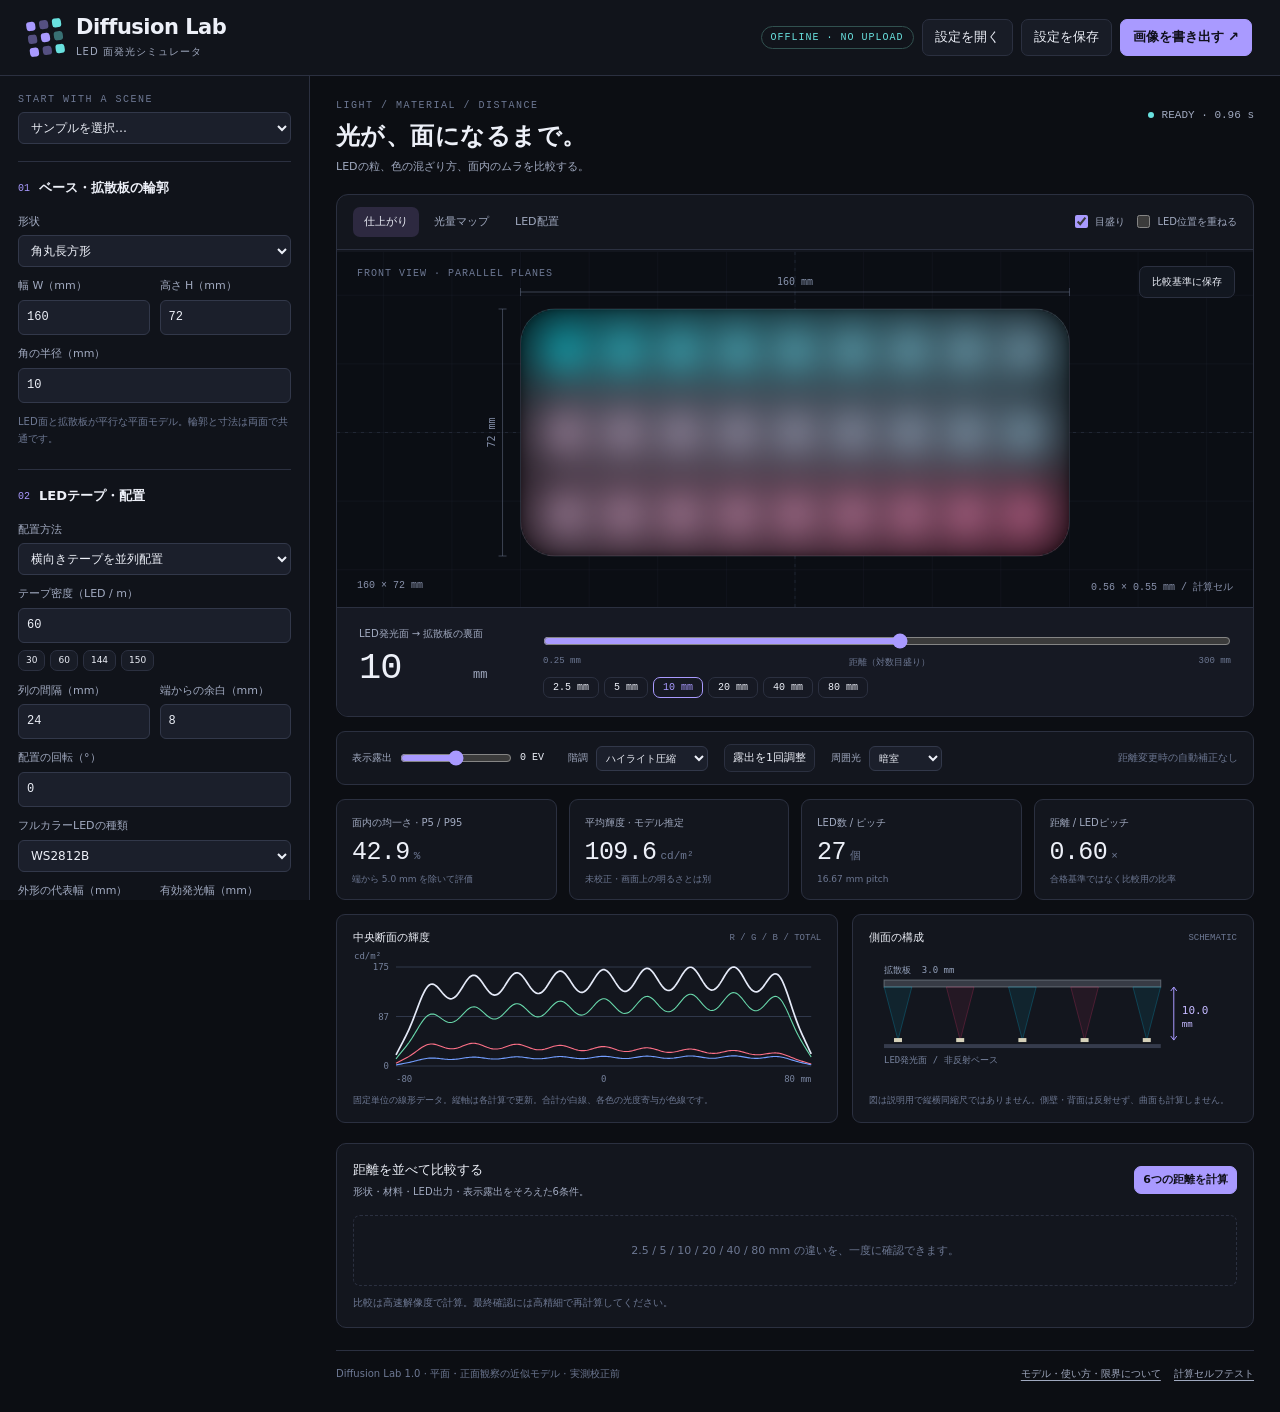
==== commit d3a0789e: "feat: LEDテープ全体のドラッグ移動と座標調整を追加" ====
--- a/index.html
+++ b/index.html
@@ -1,13 +1,15 @@
 <!doctype html>
 <html lang="ja"><head><meta charset="utf-8"><meta name="viewport" content="width=device-width,initial-scale=1"><meta name="description" content="LEDテープと拡散板の距離・形状・材質を比較する、オフライン対応の面発光シミュレータ。"><title>Diffusion Lab — LED面発光シミュレータ</title><style>:root{color-scheme:dark;--bg:#0c0e13;--panel:#13161e;--panel2:#181c26;--line:#2b3040;--text:#edf0f8;--muted:#a0a9bf;--dim:#6d7893;--accent:#a99aff;--cyan:#69e1df;--warning:#f2c985;--mono:ui-monospace,SFMono-Regular,Consolas,monospace;--sans:Inter,"Noto Sans JP","Yu Gothic UI",Meiryo,system-ui,sans-serif}*{box-sizing:border-box}body{margin:0;background:var(--bg);color:var(--text);font:13px/1.6 var(--sans)}button,input,select,textarea{font:inherit}button{cursor:pointer;color:var(--text);background:var(--panel2);border:1px solid var(--line);border-radius:7px;padding:7px 12px;transition:background .15s,border-color .15s}button:hover{background:#252a38;border-color:#737c99}button:focus-visible,input:focus-visible,select:focus-visible,textarea:focus-visible{outline:2px solid var(--cyan);outline-offset:2px}button:disabled{opacity:.4;cursor:default}button.primary{background:var(--accent);color:#10101b;border-color:var(--accent);font-weight:700}button.small{font-size:11px;padding:4px 8px}.ghost{background:transparent}.header{height:76px;display:flex;align-items:center;justify-content:space-between;gap:20px;padding:0 28px;border-bottom:1px solid var(--line);background:#11141b}.brand{display:flex;align-items:center;gap:13px}.mark{width:35px;height:35px;display:grid;grid-template-columns:repeat(3,1fr);gap:4px;transform:rotate(-8deg)}.mark span{background:#a99aff;border-radius:3px}.mark span:nth-child(3n){background:#69e1df}.mark span:nth-child(2n){opacity:.45}.brand h1{font-size:21px;line-height:1.2;letter-spacing:-.5px;margin:0}.brand .subtitle{font-size:10px;letter-spacing:1px;color:var(--muted);margin-top:4px}.header-actions{display:flex;align-items:center;gap:8px}.badge{font:10px var(--mono);letter-spacing:1px;color:var(--cyan);border:1px solid #31514f;border-radius:99px;padding:5px 9px;white-space:nowrap}.badge.warn{color:var(--warning);border-color:#5d503a}.layout{display:grid;grid-template-columns:310px minmax(0,1fr);min-height:calc(100vh - 76px)}.sidebar{border-right:1px solid var(--line);background:#10131a;padding:18px 18px 30px;max-height:calc(100vh - 76px);overflow:auto;position:sticky;top:0;scrollbar-width:thin}.sidebar .eyebrow{margin:0 0 7px}.eyebrow{font:10px var(--mono);letter-spacing:1.5px;color:var(--dim);text-transform:uppercase}.preset-top{width:100%;margin-bottom:17px}.section{border-top:1px solid var(--line);padding:16px 0 13px}.section h2{font-size:13px;margin:0 0 14px;display:flex;align-items:center;gap:9px}.section h2 span{font:10px var(--mono);color:var(--accent)}label.field{display:block;color:var(--muted);font-size:11px;margin-bottom:10px}.field>span{display:block;margin-bottom:5px}.two{display:grid;grid-template-columns:1fr 1fr;gap:10px}.three{display:grid;grid-template-columns:1fr 1fr 1fr;gap:7px}input[type=number],input[type=text],select,textarea{width:100%;border:1px solid #32384a;background:#1b1f2b;color:var(--text);border-radius:6px;padding:7px 8px;min-width:0;outline-offset:1px}input[type=number]{font-family:var(--mono);font-size:12px}select{font-size:12px}textarea{font:11px/1.6 var(--mono);resize:vertical;min-height:80px}input[type=color]{width:100%;height:34px;padding:3px;border-radius:6px;border:1px solid var(--line);background:var(--panel2);cursor:pointer}input[type=range]{accent-color:var(--accent);width:100%;cursor:pointer;height:18px;margin:3px 0}input[type=checkbox]{accent-color:var(--accent)}.inline-check{display:flex;align-items:center;gap:7px;color:var(--muted);font-size:11px;margin:8px 0}.inline-check input{margin:0}.hint{font-size:10px;line-height:1.7;color:var(--dim);margin:6px 0 9px}.hint strong{color:var(--muted);font-weight:500}.helpdetails>summary{cursor:pointer;color:var(--muted);font-size:11px;padding:6px 0}.range-head{display:flex;justify-content:space-between;gap:10px;color:var(--muted);font-size:11px}.range-head output{font:12px var(--mono);color:var(--text)}.control-line{display:flex;gap:8px;align-items:center}.control-line input[type=range]{flex:1;min-width:0}.control-line input[type=number]{width:68px;text-align:right}.rgb-label{font-size:10px;color:var(--dim);font-family:var(--mono)}.info-box{padding:10px 12px;border:1px solid #4c4436;border-radius:7px;background:#241f18;color:#c9b99e;font-size:10px;line-height:1.8}.workspace{min-width:0;padding:24px 26px 30px;max-width:1650px;width:100%;margin:auto}.title-row{display:flex;align-items:flex-start;justify-content:space-between;gap:14px;margin-bottom:18px}.title-row h2{font-size:24px;font-weight:600;letter-spacing:.02em;margin:0 0 3px}.title-row p{margin:0;color:var(--muted);font-size:11px}.status{display:flex;align-items:center;gap:8px;font:11px var(--mono);color:var(--muted);padding-top:9px;white-space:nowrap}.status .dot{height:6px;width:6px;background:var(--cyan);border-radius:50%}.status.busy .dot{background:var(--warning);animation:pulse 1s infinite}.status.error .dot{background:#ff8484}@keyframes pulse{50%{opacity:.25}}.view-card{border:1px solid var(--line);background:var(--panel);border-radius:12px;overflow:hidden}.view-toolbar{display:flex;align-items:center;justify-content:space-between;gap:10px;padding:12px 16px;border-bottom:1px solid var(--line)}.tabs{display:flex;gap:4px}.tabs button{border:none;color:var(--muted);font-size:11px;padding:6px 11px;background:transparent}.tabs button.active{color:var(--text);background:#2d2940}.view-options{display:flex;gap:12px}.view-options .inline-check{margin:0;font-size:10px}.canvas-wrap{position:relative;height:355px;background:#0b0e14;overflow:hidden}.canvas-wrap canvas{width:100%;height:100%;display:block;touch-action:none}.canvas-label{position:absolute;left:20px;top:16px;color:var(--dim);font:10px var(--mono);letter-spacing:1px;pointer-events:none}.canvas-corner{position:absolute;right:18px;top:14px;display:flex;gap:5px}.canvas-corner button{background:#141922dd;font-size:10px}.canvas-foot{position:absolute;left:20px;bottom:13px;right:20px;display:flex;justify-content:space-between;color:#8992ac;font:10px var(--mono);pointer-events:none}.heat-key{position:absolute;right:22px;top:55px;width:16px;height:110px;background:linear-gradient(to top,#0a0a26,#192475,#00a6ad,#bfde40,#ff541f);border-radius:4px;display:none}.heat-key span{position:absolute;right:23px;font:10px var(--mono);white-space:nowrap;color:var(--muted)}.heat-key span:first-child{top:-3px}.heat-key span:last-child{bottom:-3px}.distance-panel{display:grid;grid-template-columns:160px 1fr;gap:24px;padding:18px 22px;border-top:1px solid var(--line);background:#161923}.distance-label{font-size:10px;color:var(--muted)}.distance-value{font:37px/1.2 var(--mono);letter-spacing:-1.4px;margin-top:4px}.distance-value small{font:12px var(--mono);color:var(--muted);letter-spacing:0;margin-left:5px}.distance-value input{width:109px;padding:0;border:none;background:transparent;font:37px/1.2 var(--mono);letter-spacing:-1px;color:var(--text);appearance:textfield}.distance-value input::-webkit-inner-spin-button{display:none}.distance-controls{padding-top:3px}.distance-ticks{display:flex;justify-content:space-between;color:var(--dim);font:9px var(--mono);margin-top:0}.distance-presets{display:flex;gap:5px;flex-wrap:wrap;margin-top:8px}.distance-presets button{font:10px var(--mono);padding:4px 9px;background:transparent}.distance-presets button.active{border-color:var(--accent);color:var(--accent)}.metric-grid{display:grid;grid-template-columns:repeat(4,1fr);gap:12px;margin-top:14px}.metric{background:var(--panel);border:1px solid var(--line);border-radius:9px;padding:15px 15px 12px;min-width:0}.metric .name{font-size:10px;color:var(--muted)}.metric .value{font:25px/1.5 var(--mono);letter-spacing:-.6px;margin:3px 0 1px;white-space:nowrap}.metric .value small{font:11px var(--mono);letter-spacing:0;color:var(--dim);margin-left:4px}.metric .desc{font-size:9px;color:var(--dim)}.value .accent{color:var(--cyan)}.lower-grid{display:grid;grid-template-columns:1.25fr 1fr;gap:14px;margin:14px 0}.small-card{border:1px solid var(--line);border-radius:9px;background:var(--panel);padding:14px 16px;min-width:0}.card-heading{display:flex;justify-content:space-between;align-items:center;gap:8px;margin-bottom:4px}.card-heading h3{font-size:11px;margin:0;font-weight:500}.card-heading span{font:9px var(--mono);color:var(--dim)}#profileCanvas,#sectionCanvas{display:block;width:100%;height:140px}.card-note{color:var(--dim);font-size:9px;line-height:1.5;margin-top:4px}.display-controls{display:flex;align-items:center;flex-wrap:wrap;gap:16px;padding:12px 15px;background:var(--panel);border:1px solid var(--line);border-radius:9px;margin-top:14px}.display-controls label{font-size:10px;color:var(--muted);display:flex;align-items:center;gap:8px}.display-controls input[type=range]{width:112px}.display-controls output{min-width:32px;color:var(--text);font-family:var(--mono)}.display-controls select{font-size:10px;width:auto;padding:5px}.display-controls .auto{margin-left:auto;font-size:10px}.warning-list{margin-top:10px;color:#d8be8e;font-size:10px;line-height:1.8;min-height:0}.warning-list:empty{display:none}.compare-card{margin-top:20px;border:1px solid var(--line);background:var(--panel);border-radius:10px;padding:16px}.compare-title{display:flex;align-items:center;justify-content:space-between;gap:10px}.compare-title h3{font-size:13px;font-weight:500;margin:0}.compare-title p{font-size:10px;color:var(--muted);margin:3px 0 0}.compare-title .actions{display:flex;gap:7px}.comparison-tiles{display:grid;grid-template-columns:repeat(6,minmax(0,1fr));gap:9px;margin-top:15px}.tile{border:1px solid var(--line);background:#0c0f15;border-radius:7px;padding:8px;cursor:pointer;text-align:left;min-width:0}.tile:hover{border-color:var(--accent)}.tile canvas{display:block;width:100%;height:83px}.tile .gap{font:12px var(--mono);color:var(--text);display:flex;justify-content:space-between}.tile .tile-sub{font:9px/1.8 var(--mono);color:var(--muted)}.tile.pass{border-color:#376761}.empty-comparison{grid-column:1/-1;text-align:center;color:var(--dim);padding:26px 10px;font-size:11px;border:1px dashed #2b3040;border-radius:7px}.sweep-bottom{display:grid;grid-template-columns:1.2fr 1fr;gap:15px;margin-top:16px}#sweepCanvas{display:block;width:100%;height:130px}.sweep-explain{font-size:10px;line-height:1.9;color:var(--muted);padding:8px 4px}.target-control{display:flex;align-items:center;gap:6px;font-size:10px;margin-bottom:7px}.target-control input{width:61px;padding:4px 6px}.compare-status{font-size:10px;color:var(--dim);margin-top:9px}.baseline-area{display:grid;grid-template-columns:1fr 1fr;gap:12px;margin-top:12px}.baseline-pane{min-width:0;border:1px solid var(--line);border-radius:6px;padding:10px}.baseline-pane h4{font-size:10px;font-weight:400;color:var(--muted);margin:0 0 7px}.baseline-pane canvas{display:block;width:100%;height:170px}.baseline-pane p{font-size:10px;color:var(--dim);margin:5px 0 0}.footer{font-size:10px;color:var(--dim);display:flex;justify-content:space-between;gap:15px;margin-top:22px;border-top:1px solid var(--line);padding-top:15px}.footer button{color:var(--muted);padding:0;border:0;border-radius:0;background:none;text-decoration:underline;text-underline-offset:3px;font-size:10px}.toast{position:fixed;left:50%;bottom:28px;transform:translateX(-50%);background:#2d3445;border:1px solid #616e8f;box-shadow:0 5px 30px #0008;color:var(--text);padding:11px 18px;border-radius:8px;z-index:100;max-width:90vw;font-size:12px}.modal-backdrop{position:fixed;inset:0;background:#000a;display:flex;align-items:center;justify-content:center;padding:30px;z-index:90}.modal{max-width:800px;width:100%;max-height:90vh;overflow:auto;background:#161b25;border:1px solid #424b63;border-radius:13px;padding:28px 32px;line-height:1.9}.modal h2{font-size:21px;margin:0 0 14px}.modal h3{font-size:14px;color:var(--cyan);margin-top:22px}.modal p,.modal li{font-size:12px;color:#bcc5d8}.modal code{font-size:11px;color:#e5defc;background:#252636;padding:1px 4px;border-radius:3px}.modal a{color:var(--accent)}.modal-close{float:right}.modal .equation{padding:14px;background:#10141e;border-radius:7px;font:12px/2 var(--mono);overflow:auto}.hidden,[hidden]{display:none!important}.loading-overlay{position:absolute;inset:0;display:flex;align-items:center;justify-content:center;color:var(--muted);background:#0b0e14cc;pointer-events:none;font-size:12px}.error-banner{color:#ffc0bb;background:#352021;border:1px solid #80433e;border-radius:8px;margin-bottom:14px;padding:12px 14px;font-size:12px}.icon-btn{padding:4px 8px!important}.material-color-row{display:grid;grid-template-columns:1fr 43px;gap:8px}.material-color-row input[type=text]{font:12px var(--mono);letter-spacing:1px}.material-color-row input[type=color]{height:33px}.manual-tools{display:flex;gap:5px;flex-wrap:wrap;margin:7px 0}.interaction-hint{color:var(--cyan);font-size:10px;line-height:1.8;margin-top:5px}.preset-inline{display:flex;gap:5px;flex-wrap:wrap;margin-top:-3px;margin-bottom:11px}.preset-inline button{font-size:9px;padding:2px 7px}.progress-line{height:2px;background:transparent}.progress-line i{display:block;background:var(--accent);height:100%;width:0;transition:width .2s}.show-mobile{display:none}@media(min-width:1700px){.canvas-wrap{height:450px}.sidebar{padding:24px}.layout{grid-template-columns:335px 1fr}.workspace{padding:28px 38px}}@media(max-width:1150px){.workspace{padding:20px 18px}.layout{grid-template-columns:280px 1fr}.sidebar{padding:16px 14px}.metric-grid{gap:8px}.metric{padding:12px 10px}.metric .value{font-size:21px}.view-toolbar{padding:10px}.view-options{gap:6px}.view-options .inline-check{font-size:9px}.header{padding:0 18px}.header .badge{display:none}.lower-grid{grid-template-columns:1fr 1fr}.comparison-tiles{grid-template-columns:repeat(3,1fr)}}@media(max-width:820px){.header{height:auto;min-height:76px;padding:16px;align-items:flex-start;flex-wrap:wrap;gap:12px}.header-actions{flex-wrap:wrap}.header-actions button{font-size:11px;padding:5px 9px}.brand h1{font-size:19px}.layout{display:flex;flex-direction:column}.sidebar{position:static;max-height:none;display:none;border-right:none;border-bottom:1px solid var(--line);padding:18px}.sidebar.open{display:block}.workspace{padding:18px 14px}.show-mobile{display:block}.title-row h2{font-size:21px}.status{font-size:9px}.canvas-wrap{height:280px}.view-toolbar{flex-wrap:wrap}.distance-panel{grid-template-columns:115px 1fr;gap:12px;padding:14px}.distance-value,.distance-value input{font-size:29px}.distance-value input{width:80px}.distance-presets button{font-size:9px;padding:3px 6px}.metric-grid{grid-template-columns:1fr 1fr}.lower-grid{grid-template-columns:1fr}.sweep-bottom{grid-template-columns:1fr}.compare-title{align-items:flex-start;flex-direction:column}.display-controls{gap:10px}.display-controls .auto{margin-left:0}.modal-backdrop{padding:12px}.modal{padding:22px 18px}.footer{flex-direction:column;gap:8px}.baseline-area{grid-template-columns:1fr}.comparison-tiles{gap:7px}}
 .led-value-summary{color:var(--warning)}.led-spec-details p{margin:6px 0}.led-spec-details a{color:var(--cyan)}input[readonly]{color:var(--muted);background:var(--panel)}
+
+.tape-editor{border:1px solid #375951;border-radius:7px;padding:10px;margin:12px 0}.tape-editor .field{min-width:0}.tape-editor .invalid{color:#ffc0bb}.tape-editor input[aria-invalid="true"]{border-color:#ce766c}
 </style></head><body>
 <header class="header"><div class="brand"><div class="mark" aria-hidden="true"><span></span><span></span><span></span><span></span><span></span><span></span><span></span><span></span><span></span></div><div><h1>Diffusion Lab</h1><div class="subtitle">LED 面発光シミュレータ</div></div></div><div class="header-actions"><span class="badge">OFFLINE · NO UPLOAD</span><button id="mobileToggle" class="show-mobile">条件を表示</button><button id="loadBtn">設定を開く</button><button id="saveBtn">設定を保存</button><button id="pngBtn" class="primary">画像を書き出す ↗</button></div></header>
 <main class="layout">
 <aside class="sidebar" id="sidebar" aria-label="シミュレーション設定">
 <div class="eyebrow">START WITH A SCENE</div><select id="scenePreset" class="preset-top" aria-label="サンプルシーン"><option value="">サンプルを選択…</option><option value="color">混色を見る · 2色グラデーション</option><option value="strip">LEDの粒を見る · 細い直線</option><option value="panel">面の均一さを見る · 白色パネル</option><option value="ring">リング型 · WS2812C-2020 / 150 LED/m</option><option value="foam">3 mm 白色フォーム風</option><option value="rgb">近距離のRGB分離を見る</option><option value="reset">初期状態に戻す</option></select>
 <section class="section"><h2><span>01</span> ベース・拡散板の輪郭</h2><label class="field"><span>形状</span><select data-key="shape"><option value="rect">長方形</option><option value="rounded">角丸長方形</option><option value="ellipse">円・楕円</option><option value="ring">円環・楕円環</option><option value="polygon">自由な多角形</option></select></label><div class="two"><label class="field"><span>幅 W（mm）</span><input data-key="width" type="number" min="10" max="2000" step="1"></label><label class="field"><span>高さ H（mm）</span><input data-key="height" type="number" min="10" max="2000" step="1"></label></div><label class="field" data-show="shape:rounded"><span>角の半径（mm）</span><input data-key="radius" type="number" min="0" max="1000" step="1"></label><label class="field" data-show="shape:ring"><span>内径 / 外径（比率）</span><input data-key="hole" type="number" min="0.05" max="0.95" step="0.01"></label><div data-show="shape:polygon"><label class="field"><span>輪郭の頂点（左上 0,0 ／右下 100,100）</span><textarea data-key="polygon" spellcheck="false"></textarea></label><p class="hint">外周に沿った順番で x,y を入力。自己交差・穴付き多角形には非対応です。</p></div><p class="hint">LED面と拡散板が平行な平面モデル。輪郭と寸法は両面で共通です。</p></section>
-<section class="section"><h2><span>02</span> LEDテープ・配置</h2><label class="field"><span>配置方法</span><select data-key="layout"><option value="rows">横向きテープを並列配置</option><option value="grid">正方格子のパネル</option><option value="perimeter">輪郭に沿って配置</option><option value="ring">円・楕円に沿って配置</option><option value="path">自由なテープ経路</option><option value="manual">LEDを1個ずつ自由配置</option></select></label><div data-hide="layout:manual"><label class="field"><span>テープ密度（LED / m）</span><input data-key="density" type="number" min="1" max="1000" step="1"></label><div class="preset-inline"><button data-density="30">30</button><button data-density="60">60</button><button data-density="144">144</button><button data-density="150">150</button></div></div><div class="two"><label class="field" data-show="layout:rows"><span>列の間隔（mm）</span><input data-key="rowSpacing" type="number" min="1" max="1000" step="1"></label><label class="field" data-hide="layout:manual,path"><span>端からの余白（mm）</span><input data-key="inset" type="number" min="0" max="1000" step="1"></label></div><label class="field" data-show="layout:rows,grid"><span>配置の回転（°）</span><input data-key="rotation" type="number" min="-180" max="180" step="1"></label><div data-show="layout:path"><label class="field"><span>経路の点（mm、中心が 0,0）</span><textarea data-key="path" spellcheck="false"></textarea></label><div class="manual-tools"><button id="pathDrawBtn" class="small">画面で経路を描く</button><button id="pathFinishBtn" class="small">確定</button></div><p class="hint">x は右方向、y は下方向。各点を直線でつなぎ、指定ピッチで配置します。</p></div><div data-show="layout:manual"><div class="manual-tools"><button id="convertManual" class="small">直前の配置をコピー</button><button id="clearManual" class="small">全LEDを削除</button></div><p class="interaction-hint">「LED配置」画面をクリックで追加。ドラッグで移動。Shift＋クリックで削除。</p></div><label class="field"><span>フルカラーLEDの種類</span><select data-key="ledModel"><option value="WS2812B">WS2812B</option><option value="WS2812B-MINI">WS2812B-MINI</option><option value="WS2812C-2020">WS2812C-2020</option><option value="SK6812">SK6812（RGB）</option><option value="SK6812-MINI">SK6812-MINI</option><option value="custom">カスタム・旧設定</option></select></label><div class="two"><label class="field"><span>外形の代表幅（mm）</span><input data-key="packageSize" type="number" min="0.5" max="20" step="0.01"></label><label class="field"><span>有効発光幅（mm）</span><input data-key="aperture" type="number" min="0.05" max="20" step="0.001" aria-describedby="ledValueSummary"></label></div><p class="hint led-value-summary" id="ledValueSummary" aria-live="polite"></p><button id="ledPresetBtn" class="small">型番の初期値に戻す</button><details class="helpdetails"><summary>選択LEDの資料・近似について</summary><div class="hint led-spec-details" id="ledSpecDetails"></div></details><details class="helpdetails"><summary>光学特性・RGBダイの設定</summary><label class="field"><span>配光の半値角・全幅（°）</span><input data-key="angle" type="number" min="10" max="175" step="1"></label><div class="three"><label class="field"><span>R 光度 mcd</span><input data-key="mcdR" type="number" min="0" max="200000" step="1"></label><label class="field"><span>G 光度 mcd</span><input data-key="mcdG" type="number" min="0" max="200000" step="1"></label><label class="field"><span>B 光度 mcd</span><input data-key="mcdB" type="number" min="0" max="200000" step="1"></label></div><label class="inline-check"><input data-key="splitRGB" type="checkbox">RGBダイを分離する（配置は仮定）</label><label class="field"><span>LED入力値の解釈</span><select data-key="pwmMode"><option value="raw">PWM値：0〜255に比例</option><option value="srgb">sRGBを線形化して入力</option></select></label><p class="hint">光度は各色フル点灯時の正面光度。初期値 213 / 715 / 72 mcd は製品仕様ではなく、比較用の基準光源です。型番を変えても光度は維持します。</p></details><label class="field"><span>点灯パターン（配線順に適用）</span><select data-key="pattern"><option value="solid">全LEDを同じ色にする</option><option value="gradient">2色グラデーション</option><option value="alternating">2色を交互に点灯</option><option value="rainbow">虹色グラデーション</option><option value="rgb">R → G → B を繰り返す</option></select></label><div class="two"><label class="field"><span>カラー 1</span><input data-key="color1" type="color"></label><label class="field" data-show="pattern:gradient,alternating"><span>カラー 2</span><input data-key="color2" type="color"></label></div><div class="range-head"><span>LEDの出力</span><output data-out="brightness" data-suffix=" %"></output></div><div class="control-line"><input data-key="brightness" type="range" min="0" max="100" step="1" aria-label="LEDの出力"><input data-key="brightness" type="number" min="0" max="100" step="1" aria-label="LEDの出力 数値"></div></section>
+<section class="section"><h2><span>02</span> LEDテープ・配置</h2><label class="field"><span>配置方法</span><select data-key="layout"><option value="rows">横向きテープを並列配置</option><option value="grid">正方格子のパネル</option><option value="perimeter">輪郭に沿って配置</option><option value="ring">円・楕円に沿って配置</option><option value="path">自由なテープ経路</option><option value="manual">テープ位置を個別に調整</option></select></label><div data-hide="layout:manual"><label class="field"><span>テープ密度（LED / m）</span><input data-key="density" type="number" min="1" max="1000" step="1"></label><div class="preset-inline"><button data-density="30">30</button><button data-density="60">60</button><button data-density="144">144</button><button data-density="150">150</button></div></div><div class="two"><label class="field" data-show="layout:rows"><span>列の間隔（mm）</span><input data-key="rowSpacing" type="number" min="1" max="1000" step="1"></label><label class="field" data-hide="layout:manual,path"><span>端からの余白（mm）</span><input data-key="inset" type="number" min="0" max="1000" step="1"></label></div><label class="field" data-show="layout:rows,grid"><span>配置の回転（°）</span><input data-key="rotation" type="number" min="-180" max="180" step="1"></label><div data-show="layout:path"><label class="field"><span>経路の点（mm、中心が 0,0）</span><textarea data-key="path" spellcheck="false"></textarea></label><div class="manual-tools"><button id="pathDrawBtn" class="small">画面で経路を描く</button><button id="pathFinishBtn" class="small">確定</button></div><p class="hint">x は右方向、y は下方向。各点を直線でつなぎ、指定ピッチで配置します。</p></div><div id="tapeEditor" data-show="view:layout" class="tape-editor"><label class="field"><span>移動するLEDテープ</span><select id="tapeSelect" aria-describedby="tapeHint"><option value="-1">テープを選択</option></select></label><div class="two"><label class="field"><span>先頭LEDのX（mm）</span><input id="tapeX" type="number" step="0.1" disabled aria-describedby="tapeHint tapePositionStatus"></label><label class="field"><span>先頭LEDのY（mm）</span><input id="tapeY" type="number" step="0.1" disabled aria-describedby="tapeHint tapePositionStatus"></label></div><button id="applyTapePosition" class="small" disabled>X・Yの位置を適用</button><p id="tapePositionStatus" class="interaction-hint" role="status" aria-live="polite"></p><p id="tapeHint" class="hint">原点は板の中心。Xは右、Yは下が正。テープまたはLEDを選んでドラッグすると、接続したテープ全体が移動します。間隔・並び・向きは保持します。</p><p class="hint">並列配置は各行が1本。蛇行グリッド・外周・円環・経路は全体が1本です。初めて動かすと位置調整モードに切り替わります。</p></div><div data-show="layout:manual"><div class="manual-tools"><button id="convertManual" class="small">直前の自動配置をコピー</button><button id="clearManual" class="small">全テープを削除</button></div><p class="hint">配置の密度・経路を作り直す場合は、自動配置に切り替えてください。</p></div><label class="field"><span>フルカラーLEDの種類</span><select data-key="ledModel"><option value="WS2812B">WS2812B</option><option value="WS2812B-MINI">WS2812B-MINI</option><option value="WS2812C-2020">WS2812C-2020</option><option value="SK6812">SK6812（RGB）</option><option value="SK6812-MINI">SK6812-MINI</option><option value="custom">カスタム・旧設定</option></select></label><div class="two"><label class="field"><span>外形の代表幅（mm）</span><input data-key="packageSize" type="number" min="0.5" max="20" step="0.01"></label><label class="field"><span>有効発光幅（mm）</span><input data-key="aperture" type="number" min="0.05" max="20" step="0.001" aria-describedby="ledValueSummary"></label></div><p class="hint led-value-summary" id="ledValueSummary" aria-live="polite"></p><button id="ledPresetBtn" class="small">型番の初期値に戻す</button><details class="helpdetails"><summary>選択LEDの資料・近似について</summary><div class="hint led-spec-details" id="ledSpecDetails"></div></details><details class="helpdetails"><summary>光学特性・RGBダイの設定</summary><label class="field"><span>配光の半値角・全幅（°）</span><input data-key="angle" type="number" min="10" max="175" step="1"></label><div class="three"><label class="field"><span>R 光度 mcd</span><input data-key="mcdR" type="number" min="0" max="200000" step="1"></label><label class="field"><span>G 光度 mcd</span><input data-key="mcdG" type="number" min="0" max="200000" step="1"></label><label class="field"><span>B 光度 mcd</span><input data-key="mcdB" type="number" min="0" max="200000" step="1"></label></div><label class="inline-check"><input data-key="splitRGB" type="checkbox">RGBダイを分離する（配置は仮定）</label><label class="field"><span>LED入力値の解釈</span><select data-key="pwmMode"><option value="raw">PWM値：0〜255に比例</option><option value="srgb">sRGBを線形化して入力</option></select></label><p class="hint">光度は各色フル点灯時の正面光度。初期値 213 / 715 / 72 mcd は製品仕様ではなく、比較用の基準光源です。型番を変えても光度は維持します。</p></details><label class="field"><span>点灯パターン（配線順に適用）</span><select data-key="pattern"><option value="solid">全LEDを同じ色にする</option><option value="gradient">2色グラデーション</option><option value="alternating">2色を交互に点灯</option><option value="rainbow">虹色グラデーション</option><option value="rgb">R → G → B を繰り返す</option></select></label><div class="two"><label class="field"><span>カラー 1</span><input data-key="color1" type="color"></label><label class="field" data-show="pattern:gradient,alternating"><span>カラー 2</span><input data-key="color2" type="color"></label></div><div class="range-head"><span>LEDの出力</span><output data-out="brightness" data-suffix=" %"></output></div><div class="control-line"><input data-key="brightness" type="range" min="0" max="100" step="1" aria-label="LEDの出力"><input data-key="brightness" type="number" min="0" max="100" step="1" aria-label="LEDの出力 数値"></div></section>
 <section class="section"><h2><span>03</span> 拡散材料</h2><label class="field"><span>材料プリセット（すべて仮定値）</span><select data-key="material"><option value="opal">乳白アクリル風</option><option value="strong">強拡散の白色板風</option><option value="frost">すりガラス風・弱拡散</option><option value="clear">透明板風</option><option value="foam">白色フォーム / コスプレボード風</option><option value="custom">カスタム・実測値入力</option></select></label><label class="field"><span>材料色 ARGB（#AARRGGBB）</span><div class="material-color-row"><input data-key="argb" type="text" maxlength="9" pattern="#[0-9A-Fa-f]{8}" spellcheck="false" aria-label="材料色 ARGB"><input id="materialPicker" type="color" aria-label="材料のRGB色"></div></label><p class="hint">A は<strong>着色の強さ</strong>。00＝無着色、FF＝RGBを完全適用。透過率・拡散率とは別のパラメータです。</p><div class="two"><label class="field"><span>厚さ（mm）</span><input data-key="thickness" type="number" min="0.1" max="30" step="0.1"></label><label class="field"><span>透過率（%）</span><input data-key="transmission" type="number" min="0" max="100" step="1"></label></div><label class="field"><span>拡散成分比（%・独自モデル）</span><input data-key="diffuse" type="number" min="0" max="100" step="0.1"></label><label class="field"><span>内部にじみ σ / 厚さ</span><input data-key="spread" type="number" min="0" max="5" step="0.05"></label><p class="hint">にじみの標準偏差 σ＝厚さ×係数。透過率は入力厚さでの値として扱い、厚さ変更による吸収の増減は自動推定しません。拡散成分比は ASTM ヘイズ値ではありません。</p></section>
 <section class="section"><h2><span>04</span> 計算・評価</h2><label class="field"><span>計算解像度（長辺）</span><select data-key="quality"><option value="160">高速 · 160 点</option><option value="288">標準 · 288 点</option><option value="448">高精細 · 448 点</option></select></label><label class="field"><span>評価から端を除く幅（mm）</span><input data-key="roi" type="number" min="0" max="500" step="0.5"></label><label class="field"><span>校正・材料のメモ</span><input data-key="customLabel" type="text" maxlength="200"></label><button id="csvBtn" style="width:100%;font-size:11px">光量データ CSV を保存</button><p class="hint">数値は線形の発光成分のみ。露出、画面の色変換、周囲光は評価指標に含めません。</p><div class="info-box">実測校正前の設計比較モデルです。反射壁・レンズ・屈折・曲面・分光透過は計算していません。</div></section>
 </aside>
@@ -21,7 +23,7 @@
 <section class="compare-card" id="baselineCard" hidden><div class="compare-title"><div><h3>保存した基準との比較</h3><p>両方に現在の露出を適用。画像ごとの自動明るさ補正はしません。</p></div><button id="clearBaseline" class="small">基準を削除</button></div><div class="baseline-area"><div class="baseline-pane"><h4>保存した基準 A</h4><canvas id="baselineCanvas"></canvas><p id="baselineLabel"></p></div><div class="baseline-pane"><h4>現在の条件 B</h4><canvas id="currentSmallCanvas"></canvas><p id="currentSmallLabel"></p></div></div></section>
 <footer class="footer"><span>Diffusion Lab 1.0 · 平面・正面観察の近似モデル · 実測校正前</span><span><button id="modelBtn">モデル・使い方・限界について</button>　 <button id="selfTestBtn">計算セルフテスト</button></span></footer></div></main>
 <input type="file" id="fileInput" accept=".json,application/json" hidden><div id="toast" class="toast" role="status" hidden></div>
-<div id="modelModal" class="modal-backdrop" hidden><article class="modal" role="dialog" aria-modal="true" aria-labelledby="modelTitle"><button class="modal-close" id="closeModal">閉じる ✕</button><h2 id="modelTitle">モデルと使い方</h2><p>LEDの光が距離とともに重なり、拡散板の面内に分布する様子を比較します。これは製品の測光データから構築した検証済みデジタルツインではなく、<strong>物理式を使った調整可能な設計比較モデル</strong>です。</p><h3>まず試す</h3><p>サンプルを選ぶ → LED密度・形状・材料を設定 → 距離を変更 →「6つの距離を計算」。白一色の均一度と、色を交互にしたときの混色は別々に確認すると判断しやすくなります。</p><p>「LED配置」で実装位置を確認できます。「自由配置」ではクリック追加・ドラッグ移動・Shiftクリック削除。「自由なテープ経路」ではボタンで描画を開始し、クリックで点を追加して Enter または「確定」で終了します。Escapeで描画を取り消します。</p><h3>光の計算</h3><div class="equation">I(θ) = I₀ cosᵐ(θ)<br>m = −ln(2) / ln(cos(全幅半値角 / 2))<br>E = Σ I₀ cosᵐ(θ) cos(θ) / r²<br>L = T × tint × [H × Gaussian(E) / π + (1 − H) × Ldirect]</div><p>距離は計算内部で単位換算し、RGB各色の正面光度を用いて照度 E を求めます。有効発光面を小さな面要素に分割し、格子上に配置してゼロ詰めFFTで畳み込みます。H は独自の拡散成分比で、散乱光を Lambertian、非散乱光を正面から見える発光面として近似します。H は測定規格のヘイズ値ではありません。Gaussian の幅 σ は厚さ×内部にじみ係数です。</p><p>LEDの種類は参照したデータシートの版に対応します。WS2812BとWS2812B-MINIは機械図の開口を円形とみなし、面積が等しい正方形の光源幅へ近似します。これは光学的な有効発光面の規格値ではありません。ほかの3種類の幅は資料未記載のため比較用の仮定です。SK6812とSK6812-MINIの半値角全幅120°は資料値、Worldsemiの3種類の120°は資料未記載のため仮定です。各値の根拠と資料は設定欄で確認できます。型番を変えても光度は自動的に変えません。実製品の差を比べる場合は、データシート・測定値から RGB 光度、発光面、配光を設定してください。</p><h3>ARGB の意味</h3><p><code>#AARRGGBB</code> を使います。RGB は sRGB として線形化した後、簡易な透過色フィルタとして適用します。A は無着色と指定色の間の補間係数で、<code>tint = (1−A) + A×linearRGB</code>。A=00 は無着色、A=FF は指定色を完全に適用します。A を光学的な不透明度や透過率とはみなしません。</p><p>透過率 T と拡散成分比 H は独立入力です。例えば白色 <code>#FFFFFFFF</code> でも T を0にすれば発光は出ません。厚さ変更はにじみに反映しますが、吸収の変化は自動推定しません。材料を変更したら、その厚さでの透過率も設定してください。</p><h3>結果の読み方</h3><p>均一さは評価領域の暗い側5パーセンタイルと明るい側95パーセンタイルの比です。100%に近いほど均一ですが、色の均一性や最低限必要な明るさを保証しません。RGBで異なる色を点灯した場合、その光度差も指標に含まれます。光量マップの上限はその画像の P95 で、異なる条件の絶対輝度比較には平均輝度の数値を使ってください。</p><p>表示は理想的な sRGB 原色を用いた近似です。RGB光度の各値を sRGB の Y 係数で除して表示チャンネルに変換し、露出・階調処理を適用します。PWMモードでは色の入力値は明るさに比例します。画面と実LEDのスペクトル・輝度範囲は一致しません。</p><p>距離で露出を自動変更しません。「露出を1回調整」はその時点の明るさに合わせるだけです。露出や周囲光は指標の計算に含めません。周囲光の表示は、材料色を使った独立の外観近似で、材料の反射率を実測したものではありません。</p><h3>再現しないもの</h3><p>曲面・傾斜・STL/STEP形状、側壁や背面の反射、導光板、遮蔽物、LED封止レンズ、屈折・フレネル反射、角度依存透過、厳密な多重散乱、波長ごとの透過、カメラのレンズ・人の順応は未実装です。低拡散材の直視像、非常に近い距離、格子より小さい発光面は特に誤差が増えます。内部にじみが大きい複雑な輪郭では、ガウス近似が切り欠きをまたいで光を広げる場合があります。</p><p>透過率、にじみ、光度などのプリセットはすべて説明用の仮定値です。実物の材質名が似ていても一致するとは限りません。寸法設計を決定する前に実機で確認してください。</p><h3>保存・公開</h3><p>すべてブラウザ内で計算し、入力は外部に送信しません。設定の自動保存は同じブラウザの localStorage を利用し、使えない場合も動作します。設定JSON、PNG、格子CSVを書き出せます。このHTMLだけでオフライン動作し、同じファイルを index.html として静的ホスティングにも置けます。</p><h3>根拠となる公開資料</h3><p><a href="https://www.pbr-book.org/4ed/Light_Sources/Point_Lights" target="_blank" rel="noopener noreferrer">PBRT 4e — Point Lights</a>：逆二乗則と点光源。<br><a href="https://www.pbr-book.org/4ed/Reflection_Models/Diffuse_Reflection" target="_blank" rel="noopener noreferrer">PBRT 4e — Diffuse Reflection</a>：Lambertianモデルと π による正規化。<br><a href="https://www.pbr-book.org/4ed/Volume_Scattering/Phase_Functions" target="_blank" rel="noopener noreferrer">PBRT 4e — Phase Functions</a>：散乱の角度分布が材料で異なること。<br><a href="https://www.plexiglas.de/en/service/product-info/light-transmission" target="_blank" rel="noopener noreferrer">PLEXIGLAS — Light transmission</a>：材料種・板厚と透過率の関係。<br><a href="https://www.plexiglas.de/en/products/plexiglas/plexiglas-led" target="_blank" rel="noopener noreferrer">PLEXIGLAS LED</a>：拡散用途・製品ごとの違い。</p><p>資料は基礎モデルの参考です。掲載メーカーがこのアプリやプリセットを検証・承認したことを意味しません。</p></article></div>
+<div id="modelModal" class="modal-backdrop" hidden><article class="modal" role="dialog" aria-modal="true" aria-labelledby="modelTitle"><button class="modal-close" id="closeModal">閉じる ✕</button><h2 id="modelTitle">モデルと使い方</h2><p>LEDの光が距離とともに重なり、拡散板の面内に分布する様子を比較します。これは製品の測光データから構築した検証済みデジタルツインではなく、<strong>物理式を使った調整可能な設計比較モデル</strong>です。</p><h3>まず試す</h3><p>サンプルを選ぶ → LED密度・形状・材料を設定 → 距離を変更 →「6つの距離を計算」。白一色の均一度と、色を交互にしたときの混色は別々に確認すると判断しやすくなります。</p><p>「LED配置」で実装位置を確認できます。テープやLEDを選ぶと、接続したテープ全体をドラッグ移動できます。左のX・Yは配線順で先頭のLEDの座標です。入力後「X・Yの位置を適用」またはEnterで移動します。LED間隔・並び・向きは保持され、Escapeでドラッグを取り消します。「自由なテープ経路」ではボタンで描画を開始し、クリックで点を追加して Enter または「確定」で終了します。Escapeで描画を取り消します。</p><h3>光の計算</h3><div class="equation">I(θ) = I₀ cosᵐ(θ)<br>m = −ln(2) / ln(cos(全幅半値角 / 2))<br>E = Σ I₀ cosᵐ(θ) cos(θ) / r²<br>L = T × tint × [H × Gaussian(E) / π + (1 − H) × Ldirect]</div><p>距離は計算内部で単位換算し、RGB各色の正面光度を用いて照度 E を求めます。有効発光面を小さな面要素に分割し、格子上に配置してゼロ詰めFFTで畳み込みます。H は独自の拡散成分比で、散乱光を Lambertian、非散乱光を正面から見える発光面として近似します。H は測定規格のヘイズ値ではありません。Gaussian の幅 σ は厚さ×内部にじみ係数です。</p><p>LEDの種類は参照したデータシートの版に対応します。WS2812BとWS2812B-MINIは機械図の開口を円形とみなし、面積が等しい正方形の光源幅へ近似します。これは光学的な有効発光面の規格値ではありません。ほかの3種類の幅は資料未記載のため比較用の仮定です。SK6812とSK6812-MINIの半値角全幅120°は資料値、Worldsemiの3種類の120°は資料未記載のため仮定です。各値の根拠と資料は設定欄で確認できます。型番を変えても光度は自動的に変えません。実製品の差を比べる場合は、データシート・測定値から RGB 光度、発光面、配光を設定してください。</p><h3>ARGB の意味</h3><p><code>#AARRGGBB</code> を使います。RGB は sRGB として線形化した後、簡易な透過色フィルタとして適用します。A は無着色と指定色の間の補間係数で、<code>tint = (1−A) + A×linearRGB</code>。A=00 は無着色、A=FF は指定色を完全に適用します。A を光学的な不透明度や透過率とはみなしません。</p><p>透過率 T と拡散成分比 H は独立入力です。例えば白色 <code>#FFFFFFFF</code> でも T を0にすれば発光は出ません。厚さ変更はにじみに反映しますが、吸収の変化は自動推定しません。材料を変更したら、その厚さでの透過率も設定してください。</p><h3>結果の読み方</h3><p>均一さは評価領域の暗い側5パーセンタイルと明るい側95パーセンタイルの比です。100%に近いほど均一ですが、色の均一性や最低限必要な明るさを保証しません。RGBで異なる色を点灯した場合、その光度差も指標に含まれます。光量マップの上限はその画像の P95 で、異なる条件の絶対輝度比較には平均輝度の数値を使ってください。</p><p>表示は理想的な sRGB 原色を用いた近似です。RGB光度の各値を sRGB の Y 係数で除して表示チャンネルに変換し、露出・階調処理を適用します。PWMモードでは色の入力値は明るさに比例します。画面と実LEDのスペクトル・輝度範囲は一致しません。</p><p>距離で露出を自動変更しません。「露出を1回調整」はその時点の明るさに合わせるだけです。露出や周囲光は指標の計算に含めません。周囲光の表示は、材料色を使った独立の外観近似で、材料の反射率を実測したものではありません。</p><h3>再現しないもの</h3><p>曲面・傾斜・STL/STEP形状、側壁や背面の反射、導光板、遮蔽物、LED封止レンズ、屈折・フレネル反射、角度依存透過、厳密な多重散乱、波長ごとの透過、カメラのレンズ・人の順応は未実装です。低拡散材の直視像、非常に近い距離、格子より小さい発光面は特に誤差が増えます。内部にじみが大きい複雑な輪郭では、ガウス近似が切り欠きをまたいで光を広げる場合があります。</p><p>透過率、にじみ、光度などのプリセットはすべて説明用の仮定値です。実物の材質名が似ていても一致するとは限りません。寸法設計を決定する前に実機で確認してください。</p><h3>保存・公開</h3><p>すべてブラウザ内で計算し、入力は外部に送信しません。設定の自動保存は同じブラウザの localStorage を利用し、使えない場合も動作します。設定JSON、PNG、格子CSVを書き出せます。このHTMLだけでオフライン動作し、同じファイルを index.html として静的ホスティングにも置けます。</p><h3>根拠となる公開資料</h3><p><a href="https://www.pbr-book.org/4ed/Light_Sources/Point_Lights" target="_blank" rel="noopener noreferrer">PBRT 4e — Point Lights</a>：逆二乗則と点光源。<br><a href="https://www.pbr-book.org/4ed/Reflection_Models/Diffuse_Reflection" target="_blank" rel="noopener noreferrer">PBRT 4e — Diffuse Reflection</a>：Lambertianモデルと π による正規化。<br><a href="https://www.pbr-book.org/4ed/Volume_Scattering/Phase_Functions" target="_blank" rel="noopener noreferrer">PBRT 4e — Phase Functions</a>：散乱の角度分布が材料で異なること。<br><a href="https://www.plexiglas.de/en/service/product-info/light-transmission" target="_blank" rel="noopener noreferrer">PLEXIGLAS — Light transmission</a>：材料種・板厚と透過率の関係。<br><a href="https://www.plexiglas.de/en/products/plexiglas/plexiglas-led" target="_blank" rel="noopener noreferrer">PLEXIGLAS LED</a>：拡散用途・製品ごとの違い。</p><p>資料は基礎モデルの参考です。掲載メーカーがこのアプリやプリセットを検証・承認したことを意味しません。</p></article></div>
 <script id="solver-core">/* Diffusion Lab v1.0 — original planar RGB/photometric approximation.
  * No third-party runtime dependencies. See MODEL.md for assumptions. */
 (function (root) {
@@ -53,7 +55,7 @@
  version:1,shape:'rounded',width:160,height:72,radius:10,hole:0.46,
  polygon:'50,2\n88,16\n98,50\n75,94\n25,94\n2,50\n12,16',
  layout:'rows',density:60,rowSpacing:24,inset:8,rotation:0,
- path:'-65,18\n-65,-18\n0,-18\n0,18\n65,18\n65,-18',manual:[],
+ path:'-65,18\n-65,-18\n0,-18\n0,18\n65,18\n65,-18',manual:[],tapeLengths:[],
  ledModel:'WS2812B',package:'custom',...profileValues(ledProfiles.WS2812B),splitRGB:false,
  mcdR:213,mcdG:715,mcdB:72,brightness:20,
  pattern:'gradient',color1:'#00cfff',color2:'#ff3979',pwmMode:'raw',
@@ -86,7 +88,13 @@
  s.polygon=typeof s.polygon==='string'?s.polygon.slice(0,30000):defaults.polygon;
  s.path=typeof s.path==='string'?s.path.slice(0,30000):defaults.path;
  s.customLabel=typeof s.customLabel==='string'?s.customLabel.slice(0,200):defaults.customLabel;
- s.manual=Array.isArray(s.manual)?s.manual.slice(0,5000).filter(p=>Array.isArray(p)&&p.length>=2&&Number.isFinite(+p[0])&&Number.isFinite(+p[1])).map(p=>[clamp(+p[0],-s.width/2,s.width/2),clamp(+p[1],-s.height/2,s.height/2),Number.isFinite(+p[2])?+p[2]:0]):[];
+ // テープの接続順を保存する。輪郭変更で各LEDを個別に丸めて間隔を変えない。
+ const raw=Array.isArray(s.manual)?s.manual:[],lengths=validTapeLengths(raw.length,s.tapeLengths),manual=[],counts=[];
+ let offset=0;
+ for(const length of lengths){let count=0;for(let i=offset;i<Math.min(offset+length,5000);i++){
+  const p=raw[i];if(Array.isArray(p)&&p.length>=2&&Number.isFinite(+p[0])&&Number.isFinite(+p[1])){manual.push([+p[0],+p[1],Number.isFinite(+p[2])?+p[2]:0]);count++;}
+ }if(count)counts.push(count);offset+=length;if(offset>=5000)break;}
+ s.manual=manual;s.tapeLengths=counts;
  s.radius=Math.min(s.radius,s.width/2,s.height/2);
  s.aperture=Math.min(s.aperture,s.packageSize);
  s.version=1;return s;
@@ -159,10 +167,34 @@
  const out=[],offset=closed?0:(total-(n-1)*pitch)/2;let j=0;
  for(let i=0;i<n;i++){let d=offset+i*pitch;while(j<segs.length-1&&d>segs[j].start+segs[j].l)j++;const q=segs[j],t=clamp((d-q.start)/q.l,0,1);out.push([q.a[0]+(q.b[0]-q.a[0])*t,q.a[1]+(q.b[1]-q.a[1])*t,Math.atan2(q.b[1]-q.a[1],q.b[0]-q.a[0])]);}return out;
 }
+function validTapeLengths(n,lengths){
+ return Array.isArray(lengths)&&lengths.length&&lengths.every(v=>Number.isInteger(v)&&v>0)&&lengths.reduce((a,b)=>a+b,0)===n?lengths.slice():n?[n]:[];
+}
+function tapeRanges(layout){let start=0;return validTapeLengths(layout.manual.length,layout.tapeLengths).map((length,index)=>{const tape={index,start,length};start+=length;return tape;});}
+function tapeLayout(s){
+ if(s.layout==='manual')return {manual:s.manual.map(p=>p.slice()),tapeLengths:validTapeLengths(s.manual.length,s.tapeLengths)};
+ const geo=makeLEDs(s);return {manual:geo.leds.map(p=>[p.x,p.y,p.angle]),tapeLengths:geo.tapeLengths};
+}
+// 選択したテープだけを平行移動する。範囲外では部分的な移動・個別クランプをしない。
+function moveTape(s,layout,index,x,y){
+ const tape=tapeRanges(layout)[index];if(!tape)throw Error('移動するテープを選択してください。');
+ if(!Number.isFinite(x)||!Number.isFinite(y))throw Error('X・Yには数値を入力してください。');
+ const anchor=layout.manual[tape.start],dx=x-anchor[0],dy=y-anchor[1],{inside}=shapeInfo(s);
+ const manual=layout.manual.map((p,i)=>i>=tape.start&&i<tape.start+tape.length?[p[0]+dx,p[1]+dy,p[2]||0]:p.slice());
+ manual[tape.start][0]=x;manual[tape.start][1]=y;
+ if(!manual.slice(tape.start,tape.start+tape.length).every(p=>inside(p[0],p[1],s.packageSize/2)))throw Error('テープ全体が輪郭内に収まる位置を指定してください。');
+ return {manual,tapeLengths:validTapeLengths(manual.length,layout.tapeLengths)};
+}
 function makeLEDs(s){
  const {inside}=shapeInfo(s),pitch=1000/s.density,margin=Math.max(s.inset,s.packageSize/2),rot=s.rotation*PI/180;let list=[];
- if(s.layout==='manual')list=s.manual.map(p=>[p[0],p[1],p[2]||0]);
- else if(s.layout==='path')list=samplePath(parsePoints(s.path),pitch);
+ // 輪郭外の固定LEDも接続データに残す。計算には輪郭内のLEDだけを使う。
+ if(s.layout==='manual'){
+  if(s.manual.length>5000)throw Error('LED数が5,000個を超えます。');
+  const cols=ledColors(s,s.manual.length),all=[];
+  for(const tape of tapeRanges(s))for(let i=tape.start;i<tape.start+tape.length;i++){const p=s.manual[i];all.push({x:p[0],y:p[1],angle:p[2]||0,rgb:cols[i],index:i,tapeIndex:tape.index});}
+  const leds=all.filter(p=>inside(p.x,p.y));return {leds,tapeLengths:validTapeLengths(s.manual.length,s.tapeLengths),discarded:all.length-leds.length,pitch};
+ }
+ if(s.layout==='path')list=samplePath(parsePoints(s.path),pitch);
  else if(s.layout==='ring'){
   const a=s.width/2-margin,b=s.height/2-margin;if(a>0&&b>0){let p=[];for(let i=0;i<720;i++){let t=2*PI*i/720;p.push([a*Math.cos(t),b*Math.sin(t)]);}list=samplePath(p,pitch,true);}
  }else if(s.layout==='perimeter'){
@@ -173,12 +205,13 @@
   if(Math.ceil(2*extent/pitch)*Math.ceil(2*extent/spacing)>90000)throw Error('配置候補が多すぎます。LED密度を下げてください。');
   const ny=Math.max(1,Math.floor((s.height-2*margin)/spacing)+1),nx=Math.max(1,Math.floor((s.width-2*margin)/pitch)+1);
   if(nx*ny>15000)throw Error('LED数が多すぎます。密度または列間隔を調整してください。');
-  for(let j=0;j<ny;j++){const row=[];for(let i=0;i<nx;i++){let x=(i-(nx-1)/2)*pitch,y=(j-(ny-1)/2)*spacing;row.push([x*Math.cos(rot)-y*Math.sin(rot),x*Math.sin(rot)+y*Math.cos(rot),rot]);}if(j%2)row.reverse();list.push(...row);}
- }
- const raw=list.length;list=list.filter(p=>inside(p[0],p[1],s.layout==='manual'?0:s.packageSize/2));
+  for(let j=0;j<ny;j++){const row=[];for(let i=0;i<nx;i++){let x=(i-(nx-1)/2)*pitch,y=(j-(ny-1)/2)*spacing;row.push([x*Math.cos(rot)-y*Math.sin(rot),x*Math.sin(rot)+y*Math.cos(rot),rot,s.layout==='rows'?j:0]);}if(j%2)row.reverse();list.push(...row);}
+ }
+ const raw=list.length;list=list.filter(p=>inside(p[0],p[1],s.packageSize/2));
  if(list.length>5000)throw Error('LED数が5,000個を超えます。密度を下げてください。');
- const cols=ledColors(s,list.length);
- return {leds:list.map((p,i)=>({x:p[0],y:p[1],angle:p[2]||0,rgb:cols[i],index:i})),discarded:raw-list.length,pitch};
+ const cols=ledColors(s,list.length),groups=new Map(),tapeLengths=[];
+ const leds=list.map((p,i)=>{const id=p[3]||0;if(!groups.has(id)){groups.set(id,groups.size);tapeLengths.push(0);}const tapeIndex=groups.get(id);tapeLengths[tapeIndex]++;return {x:p[0],y:p[1],angle:p[2]||0,rgb:cols[i],index:i,tapeIndex};});
+ return {leds,tapeLengths,discarded:raw-list.length,pitch};
 }
 const planCache=new Map();
 function plan(n){if(planCache.has(n))return planCache.get(n);const rev=new Uint32Array(n),cs=new Float64Array(n/2),sn=new Float64Array(n/2);for(let i=1,j=0;i<n;i++){let bit=n>>1;for(;j&bit;bit>>=1)j^=bit;j^=bit;rev[i]=j;}for(let i=0;i<n/2;i++){cs[i]=Math.cos(-2*PI*i/n);sn[i]=Math.sin(-2*PI*i/n);}const p={rev,cs,sn};planCache.set(n,p);return p;}
@@ -236,14 +269,14 @@
   }
   const stats=statistics(fields,mask,roiMask,nx,ny,dx,dy),warnings=[];
   if(!stats.validROI)roiMask.set(mask);
-  if(!leds.length)warnings.push('LEDがありません。配置条件を調整するか、自由配置でLEDを追加してください。');
-  if(geo.discarded)warnings.push(`輪郭外または端に近いLED候補 ${geo.discarded} 個を除外しました。`);
+  if(!leds.length)warnings.push('計算対象のLEDがありません。配置条件を調整するか、テープ配置をコピーしてください。');
+  if(geo.discarded)warnings.push(s.layout==='manual'?`輪郭外のLED ${geo.discarded} 個は計算から除外しています。接続と座標は保持しているため、テープ全体を輪郭内に移動してください。`:`輪郭外または端に近いLED候補 ${geo.discarded} 個を除外しました。`);
   if(Math.max(dx,dy)>s.gap/2)warnings.push('距離に対して計算格子が粗い条件です。高精細にするか、形状を小さくして再確認してください。');
   if(s.diffuse<99&&Math.max(dx,dy)>s.aperture/2)warnings.push('直接透過するLED像は格子解像度の影響を受けます。高精細で確認してください。');
   if(!stats.validROI)warnings.push('指定した端の除外幅では評価領域が残らないため、全面で集計しました。');
   if(s.diffuse<95)warnings.push('低拡散材の見え方は簡易的な正面直視モデルです。屈折・視差・レンズ像は再現しません。');
   if(s.shape==='ring'||s.shape==='ellipse')warnings.push('楕円輪郭の評価領域は、長短半径を除外幅だけ縮小・拡大した近似です。');
-  return {state:s,nx,ny,dx,dy,fields,irradiance,mask,roiMask,stats,leds,pitch:geo.pitch,warnings,ms:Date.now()-start};
+  return {state:s,nx,ny,dx,dy,fields,irradiance,mask,roiMask,stats,leds,tapeLengths:geo.tapeLengths,pitch:geo.pitch,warnings,ms:Date.now()-start};
  }
 }
 function rgba(result,display={}){
@@ -258,7 +291,7 @@
   for(let c=0;c<3;c++)out[i*4+c]=clamp(rgb[c]*255,0,255);out[i*4+3]=255;
  }return out;
 }
-const api={defaults,ledProfiles,profileAperture,selectLEDModel,ledDescription,normalize,shapeInfo,outline,parsePoints,makeLEDs,ledColors,samplePath,color,hsv,Y,srgbToLinear,linearToSrgb,getFilter,fft2,makeKernel,kernelValue,rasterSources,gaussianBlur,statistics,Solver,rgba,clamp};
+const api={defaults,ledProfiles,profileAperture,selectLEDModel,ledDescription,normalize,shapeInfo,outline,parsePoints,makeLEDs,tapeLayout,tapeRanges,moveTape,ledColors,samplePath,color,hsv,Y,srgbToLinear,linearToSrgb,getFilter,fft2,makeKernel,kernelValue,rasterSources,gaussianBlur,statistics,Solver,rgba,clamp};
 root.Optics=api;if(typeof module!=='undefined'&&module.exports)module.exports=api;
 })(typeof self!=='undefined'?self:globalThis);
 </script><script id="worker-source" type="text/plain">'use strict';
@@ -283,7 +316,7 @@
 const $=id=>document.getElementById(id), O=Optics, KEY='diffusion-lab-v1';
 let state=O.normalize(), result=null, baseline=null, worker=null, busy=false, pending=null, latest=0, timer=null, toastTimer=null;
 let sweepWorker=null,sweepResults=[],sweepKey='',sweepRun=0,sweepComplete=false;
-let map=null,dragIndex=-1,drawingPath=false,pathDraft=[],lastAutoLEDs=[];
+let map=null,selectedTape=-1,dragTape=null,drawingPath=false,pathDraft=[],lastAutoLayout={manual:[],tapeLengths:[]};
 try{const saved=localStorage.getItem(KEY);if(saved)state=O.normalize(JSON.parse(saved));}catch(_){/* Private/file contexts may deny storage. */}
 const displayKeys=new Set(['view','exposure','tone','ambient','showLED','showGrid','whiteLevel','target','customLabel']);
 const materialPresets={opal:{argb:'#FFFFFFFF',thickness:3,transmission:45,diffuse:100,spread:.65},strong:{argb:'#FFFFFFFF',thickness:3,transmission:30,diffuse:100,spread:1.1},frost:{argb:'#FFFFFFFF',thickness:2,transmission:82,diffuse:90,spread:.2},clear:{argb:'#00FFFFFF',thickness:2,transmission:92,diffuse:0,spread:0},foam:{argb:'#FFFFFEF5',thickness:3,transmission:25,diffuse:100,spread:1.25}};
@@ -305,11 +338,11 @@
  const data=e.data;if(data.type!=='result'&&data.type!=='error')return;busy=false;
  if(data.id===latest){
   if(data.type==='error'){error(data.message);status('入力を確認してください','error');$('initialLoading').hidden=true;$('progress').style.width='0';}
-  else{result=data.result;error('');$('initialLoading').hidden=true;$('progress').style.width='100%';setTimeout(()=>{if(!busy&&!pending)$('progress').style.width='0';},250);status('READY · '+format(result.ms/1000,2)+' s');if(state.layout!=='manual')lastAutoLEDs=result.leds.map(p=>[p.x,p.y,p.angle]);renderAll();}
+  else{result=data.result;error('');$('initialLoading').hidden=true;$('progress').style.width='100%';setTimeout(()=>{if(!busy&&!pending)$('progress').style.width='0';},250);status('READY · '+format(result.ms/1000,2)+' s');if(state.layout!=='manual')lastAutoLayout=O.tapeLayout(state);renderAll();}
  }
  toggleExport();if(pending)sendPending();
 }
-function toggleExport(){const disabled=!result||busy||pending!==null||!$('errorBanner').hidden;for(const id of ['pngBtn','csvBtn','pinBtn','autoExposure'])$(id).disabled=disabled;}
+function toggleExport(){const disabled=!result||busy||pending!==null||!!dragTape||!$('errorBanner').hidden;for(const id of ['pngBtn','csvBtn','pinBtn','autoExposure'])$(id).disabled=disabled;$('saveBtn').disabled=!!dragTape;$('sweepBtn').disabled=!!dragTape||!!sweepWorker;}
 function designKey(s){const a={...s};for(const k of displayKeys)delete a[k];delete a.gap;delete a.quality;return JSON.stringify(a);}
 function clearSweepForChange(){if(sweepKey&&sweepKey!==designKey(state)){cancelSweep(false);sweepResults=[];sweepKey='';sweepComplete=false;$('sweepBottom').hidden=true;$('comparisonTiles').replaceChildren();const div=document.createElement('div');div.className='empty-comparison';div.textContent='条件が変わりました。「6つの距離を計算」で再比較してください。';$('comparisonTiles').appendChild(div);$('sweepStatus').textContent='過去の比較を破棄しました。距離以外の設定をそろえて再計算します。';}}
 function syncControls(){
@@ -322,7 +355,7 @@
  $('materialPicker').value='#'+state.argb.slice(3);
  $('heatKey').style.display=state.view==='heat'?'block':'none';
  $('canvasLabel').textContent=state.view==='layout'?'LED LAYOUT · X → / Y ↓':state.view==='heat'?'LUMINANCE MAP · IMAGE P95 SCALE':'FRONT VIEW · PARALLEL PLANES';
- syncLEDSpec();
+ syncLEDSpec();syncTapeEditor();
 }
 function syncLEDSpec(){
  const p=O.ledProfiles[state.ledModel],description=O.ledDescription(state);
@@ -341,16 +374,18 @@
  const link=document.createElement('a');link.href=p.datasheetUrl;link.target='_blank';link.rel='noopener noreferrer';link.textContent='参照データシートを開く';$('ledSpecDetails').appendChild(link);
 }
 function applyChange(key,value){
+ cancelTapeDrag();
  const previous=state.layout;
+ if(key==='layout'&&value==='manual'&&previous!=='manual'){try{lastAutoLayout=O.tapeLayout(state);Object.assign(state,structuredClone(lastAutoLayout));}catch(e){toast(e.message);return;}}
  if(key==='ledModel')state=O.selectLEDModel(state,value);
  if(key==='material'&&materialPresets[value])Object.assign(state,materialPresets[value]);
  state[key]=value;
  if(['argb','thickness','transmission','diffuse','spread'].includes(key))state.material='custom';
  if(key==='layout'&&value==='manual'){
-  if(previous!=='manual'&&result)lastAutoLEDs=result.leds.map(p=>[p.x,p.y,p.angle]);
-  if(state.manual.length===0&&lastAutoLEDs.length)state.manual=structuredClone(lastAutoLEDs);
   state.view='layout';
  }
+ if(key==='layout')selectedTape=-1;
+ if(state.layout!=='path'||state.view!=='layout'){drawingPath=false;pathDraft=[];}
  state=O.normalize(state);persist();syncControls();
  if(displayKeys.has(key)){renderAll();return;}
  clearSweepForChange();drawSection();if(state.view==='layout')drawMain();requestCompute(key==='polygon'||key==='path'?550:140);
@@ -379,7 +414,7 @@
  if(scene==='ring'){s=O.selectLEDModel(s,'WS2812C-2020');Object.assign(s,{width:100,height:100,shape:'ring',hole:.5,layout:'ring',inset:12,density:150,pattern:'rainbow',gap:8,roi:2});}
  if(scene==='foam')Object.assign(s,{width:140,height:28,layout:'rows',rowSpacing:100,density:144,pattern:'solid',color1:'#ffffff',gap:5,roi:2,material:'foam',...materialPresets.foam});
  if(scene==='rgb')Object.assign(s,{width:40,height:24,layout:'rows',rowSpacing:100,density:150,pattern:'solid',color1:'#ffffff',gap:1,splitRGB:true,material:'custom',transmission:75,diffuse:100,spread:0,roi:1,quality:448,exposure:-3});
- state=O.normalize(s);drawingPath=false;pathDraft=[];persist();syncControls();clearSweepForChange();requestCompute(0);e.target.value='';
+ resetTapeEditor();state=O.normalize(s);persist();syncControls();clearSweepForChange();requestCompute(0);e.target.value='';
 });
 function fitCanvas(canvas){const rect=canvas.getBoundingClientRect();const w=Math.max(10,rect.width),h=Math.max(10,rect.height),dpr=Math.min(window.devicePixelRatio||1,2);if(canvas.width!==Math.round(w*dpr)||canvas.height!==Math.round(h*dpr)){canvas.width=Math.round(w*dpr);canvas.height=Math.round(h*dpr);}const ctx=canvas.getContext('2d');ctx.setTransform(dpr,0,0,dpr,0,0);return {ctx,w,h};}
 function polygonPath(ctx,s,ox,oy,scale){ctx.beginPath();const p=O.outline(s);p.forEach((v,i)=>{const x=ox+v[0]*scale,y=oy+v[1]*scale;i?ctx.lineTo(x,y):ctx.moveTo(x,y);});ctx.closePath();if(s.shape==='ring'){ctx.moveTo(ox+s.width/2*s.hole*scale,oy);ctx.ellipse(ox,oy,s.width/2*s.hole*scale,s.height/2*s.hole*scale,0,0,Math.PI*2);}}
@@ -399,7 +434,11 @@
 function drawLEDs(ctx,leds,s,m,overlay=false){
  if(!overlay&&leds.length){
   ctx.strokeStyle='#9aa6b11b';ctx.lineWidth=Math.max(2,(s.packageSize+2)*m.scale);ctx.lineCap='round';
-  ctx.beginPath();let prev=null;for(const p of leds){if(prev&&Math.hypot(p.x-prev.x,p.y-prev.y)<1000/s.density*1.75)ctx.lineTo(m.ox+p.x*m.scale,m.oy+p.y*m.scale);else ctx.moveTo(m.ox+p.x*m.scale,m.oy+p.y*m.scale);prev=p;}ctx.stroke();
+  ctx.beginPath();let prev=null;for(const p of leds){if(prev&&prev.tapeIndex===p.tapeIndex)ctx.lineTo(m.ox+p.x*m.scale,m.oy+p.y*m.scale);else ctx.moveTo(m.ox+p.x*m.scale,m.oy+p.y*m.scale);prev=p;}ctx.stroke();
+  const selected=leds.filter(p=>p.tapeIndex===selectedTape);ctx.strokeStyle='#71e5cf';ctx.lineWidth=2;
+  ctx.beginPath();selected.forEach((p,i)=>i?ctx.lineTo(m.ox+p.x*m.scale,m.oy+p.y*m.scale):ctx.moveTo(m.ox+p.x*m.scale,m.oy+p.y*m.scale));ctx.stroke();
+  for(const p of selected){const bs=Math.max(2,s.packageSize*m.scale)+6;ctx.save();ctx.translate(m.ox+p.x*m.scale,m.oy+p.y*m.scale);ctx.rotate(p.angle);ctx.strokeRect(-bs/2,-bs/2,bs,bs);ctx.restore();}
+  if(selected.length){const p=selected[0];ctx.fillStyle='#71e5cf';ctx.font='10px system-ui,sans-serif';ctx.fillText('テープ '+(selectedTape+1)+' · 先頭',m.ox+p.x*m.scale+8,m.oy+p.y*m.scale-12);}
  }
  for(const p of leds){const x=m.ox+p.x*m.scale,y=m.oy+p.y*m.scale,bs=Math.max(2,s.packageSize*m.scale),ap=Math.max(1,s.aperture*m.scale);ctx.save();ctx.translate(x,y);ctx.rotate(p.angle);if(overlay){ctx.strokeStyle='#ffffff90';ctx.lineWidth=1;ctx.strokeRect(-bs/2,-bs/2,bs,bs);ctx.fillStyle='#ffffff66';ctx.fillRect(-1,-1,2,2);}else{ctx.fillStyle='#c9c6b4';ctx.fillRect(-bs/2,-bs/2,bs,bs);ctx.fillStyle='#202126';ctx.fillRect(-ap/2,-ap/2,ap,ap);const rgb=p.rgb.map(v=>Math.round(O.linearToSrgb(v)*255));ctx.fillStyle=`rgb(${rgb.join(',')})`;ctx.fillRect(-ap*.35,-ap*.35,ap*.7,ap*.7);}ctx.restore();
   if(!overlay&&leds.length<=90&&m.scale>2){ctx.font='8px ui-monospace,Consolas,monospace';ctx.fillStyle='#71819c';ctx.textAlign='center';ctx.fillText(p.index+1,x,y+bs/2+10);ctx.textAlign='left';}
@@ -407,7 +446,7 @@
 }
 function drawMain(){
  const {ctx,w,h}=fitCanvas($('mainCanvas'));let s=result?result.state:state,leds=result?result.leds:[];
- if(state.view==='layout'){s=state;try{leds=O.makeLEDs(state).leds;}catch(_){}}
+ if(state.view==='layout'){s=state;try{const layout=dragTape?dragTape.preview:O.tapeLayout(state),colors=O.ledColors(state,layout.manual.length);leds=[];for(const tape of O.tapeRanges(layout))for(let i=tape.start;i<tape.start+tape.length;i++){const p=layout.manual[i];leds.push({x:p[0],y:p[1],angle:p[2],rgb:colors[i],index:i,tapeIndex:tape.index});}}catch(_){}}
  const scale=Math.min((w-120)/s.width,(h-108)/s.height),bw=s.width*scale,bh=s.height*scale;
  const m={scale,x:(w-bw)/2,y:(h-bh)/2+3,w:bw,h:bh,ox:w/2,oy:h/2+3};map={...m,state:s};drawGrid(ctx,w,h,s,m);
  if(state.view==='layout'){
@@ -416,7 +455,7 @@
  drawDimensions(ctx,s,m);
  if(drawingPath){ctx.strokeStyle='#71e5cf';ctx.lineWidth=2;ctx.beginPath();pathDraft.forEach((p,i)=>i?ctx.lineTo(m.ox+p[0]*m.scale,m.oy+p[1]*m.scale):ctx.moveTo(m.ox+p[0]*m.scale,m.oy+p[1]*m.scale));ctx.stroke();ctx.fillStyle='#71e5cf';for(const p of pathDraft){ctx.beginPath();ctx.arc(m.ox+p[0]*m.scale,m.oy+p[1]*m.scale,4,0,Math.PI*2);ctx.fill();}}
  $('dimensionLabel').textContent=format(s.width,0)+' × '+format(s.height,0)+' mm';
- $('gridLabel').textContent=drawingPath?'クリックで点を追加 · Enterで確定':state.view==='layout'&&state.layout==='manual'?'追加 / ドラッグ移動 / Shiftで削除':result?format(result.dx,2)+' × '+format(result.dy,2)+' mm / 計算セル':'未校正モデル';
+ $('gridLabel').textContent=drawingPath?'クリックで点を追加 · Enterで確定':state.view==='layout'?'テープを選択 / ドラッグで全体を移動':result?format(result.dx,2)+' × '+format(result.dy,2)+' mm / 計算セル':'未校正モデル';
  if(result)$('heatUpper').textContent=format(result.stats.p95,1)+' cd/m²';
 }
 function drawProfile(){const {ctx,w,h}=fitCanvas($('profileCanvas'));ctx.clearRect(0,0,w,h);if(!result)return;const pr=result.stats.profile,top=17,bottom=h-24,left=43,right=w-10;let max=0;for(const p of pr)if(p)max=Math.max(max,p[0]+p[1]+p[2]);max=max||1;
@@ -430,7 +469,7 @@
  for(let i=0;i<5;i++){const x=x0+14+i*(x1-x0-28)/4,spread=Math.min((x1-x0)/2,s.gap*Math.tan(s.angle*Math.PI/360)*.8);ctx.beginPath();ctx.moveTo(x,chipY);ctx.lineTo(Math.max(x0,x-spread),top);ctx.lineTo(Math.min(x1,x+spread),top);ctx.closePath();ctx.fillStyle=colors[i%2]+'13';ctx.fill();ctx.strokeStyle=colors[i%2]+'36';ctx.stroke();ctx.fillStyle='#d5d1b9';ctx.fillRect(x-4,chipY-2,8,4);}
  ctx.fillStyle='#353b4c';ctx.fillRect(x0,chipY+4,x1-x0,4);ctx.fillStyle='#77839e';ctx.fillText('LED発光面 / 非反射ベース',x0,chipY+23);
  const xx=x1+13;ctx.strokeStyle='#a99aff';ctx.lineWidth=1;ctx.beginPath();ctx.moveTo(xx,top);ctx.lineTo(xx,chipY);ctx.moveTo(xx-3,top+4);ctx.lineTo(xx,top);ctx.lineTo(xx+3,top+4);ctx.moveTo(xx-3,chipY-4);ctx.lineTo(xx,chipY);ctx.lineTo(xx+3,chipY-4);ctx.stroke();ctx.fillStyle='#c4b9ff';ctx.font='11px ui-monospace,Consolas,monospace';ctx.fillText(format(s.gap,1),xx+8,(top+chipY)/2);ctx.font='9px ui-monospace,Consolas,monospace';ctx.fillText('mm',xx+8,(top+chipY)/2+13);}
-function updateMetrics(){if(!result)return;const r=result,st=r.stats;metric('metricUniform',st.robust===null?'—':format(st.robust*100,1),'%');metric('metricMean',format(st.mean,1),'cd/m²');metric('metricLED',format(r.leds.length,0),'個');metric('metricRatio',format(r.state.gap/r.pitch,2),'×');$('roiLabel').textContent=st.validROI?'端から '+format(r.state.roi,1)+' mm を除いて評価':'評価領域なし → 全面で評価';$('pitchLabel').textContent=state.layout==='manual'?'自由配置 · 基準ピッチ '+format(r.pitch,2)+' mm':format(r.pitch,2)+' mm pitch';$('warnings').replaceChildren();for(const text of r.warnings){const div=document.createElement('div');div.textContent='△ '+text;$('warnings').appendChild(div);}if(state.layout==='manual'){const div=document.createElement('div');div.textContent='△ 自由配置時のピッチ・距離比は密度入力からの基準値です。実際のLED間隔を表しません。';$('warnings').appendChild(div);}}
+function updateMetrics(){if(!result)return;const r=result,st=r.stats;metric('metricUniform',st.robust===null?'—':format(st.robust*100,1),'%');metric('metricMean',format(st.mean,1),'cd/m²');metric('metricLED',format(r.leds.length,0),'個');metric('metricRatio',format(r.state.gap/r.pitch,2),'×');$('roiLabel').textContent=st.validROI?'端から '+format(r.state.roi,1)+' mm を除いて評価':'評価領域なし → 全面で評価';$('pitchLabel').textContent=state.layout==='manual'?'テープ位置調整 · 基準ピッチ '+format(r.pitch,2)+' mm':format(r.pitch,2)+' mm pitch';$('warnings').replaceChildren();for(const text of r.warnings){const div=document.createElement('div');div.textContent='△ '+text;$('warnings').appendChild(div);}if(state.layout==='manual'){const div=document.createElement('div');div.textContent='△ テープ位置調整時のピッチ・距離比は密度入力からの基準値です。実際のLED間隔を表しません。';$('warnings').appendChild(div);}}
 function drawSmall(canvas,r){if(!r)return;const {ctx,w,h}=fitCanvas(canvas);ctx.fillStyle='#0b0e14';ctx.fillRect(0,0,w,h);drawSurface(ctx,r,{x:8,y:8,w:w-16,h:h-16},displayOptions());}
 function summary(r){return `${format(r.state.width,0)}×${format(r.state.height,0)} mm · d=${format(r.state.gap,2)} mm · ${r.leds.length} LED · 均一さ ${r.stats.robust===null?'—':format(r.stats.robust*100,1)}% · ${format(r.stats.mean,1)} cd/m²`;}
 function drawBaseline(){if(!baseline||!result)return;drawSmall($('baselineCanvas'),baseline);drawSmall($('currentSmallCanvas'),result);$('baselineLabel').textContent=summary(baseline);$('currentSmallLabel').textContent=summary(result);}
@@ -462,27 +501,69 @@
 $('clearBaseline').addEventListener('click',()=>{baseline=null;$('baselineCard').hidden=true;});
 $('autoExposure').addEventListener('click',()=>{if(!result||result.stats.p95<=1e-9){toast('光がないため、露出を調整できません。');return;}let max=0;const tmp=[];for(let i=0;i<result.mask.length;i++)if(result.mask[i])tmp.push(Math.max(...result.fields.map((f,c)=>f[i]/O.Y[c])));tmp.sort((a,b)=>a-b);max=tmp[Math.floor((tmp.length-1)*.95)]||1;applyChange('exposure',O.clamp(Math.round(Math.log2(state.whiteLevel*.9/max)*10)/10,-6,6));toast('この条件に合わせて露出を調整しました。以後の距離変更では固定されます。');});
 function mousePoint(e){const rect=$('mainCanvas').getBoundingClientRect();return {x:(e.clientX-rect.left-map.ox)/map.scale,y:(e.clientY-rect.top-map.oy)/map.scale};}
+function editorLayout(){try{return dragTape?dragTape.preview:O.tapeLayout(state);}catch(_){return {manual:[],tapeLengths:[]};}}
+function tapeMessage(text='',invalid=false){$('tapePositionStatus').textContent=text;$('tapePositionStatus').classList.toggle('invalid',invalid);for(const id of ['tapeX','tapeY'])$(id).setAttribute('aria-invalid',String(invalid));}
+function syncTapeEditor(){
+ const layout=editorLayout(),tapes=O.tapeRanges(layout),select=$('tapeSelect');
+ const signature=JSON.stringify(layout.tapeLengths);
+ if(select.dataset.signature!==signature){select.replaceChildren(new Option('テープを選択','-1'));for(const tape of tapes)select.add(new Option(`テープ ${tape.index+1} · ${tape.length} LED`,String(tape.index)));select.dataset.signature=signature;}
+ if(!tapes[selectedTape])selectedTape=-1;select.value=String(selectedTape);
+ select.disabled=!tapes.length||!!dragTape||drawingPath;
+ const tape=tapes[selectedTape],disabled=!tape||!!dragTape||drawingPath;
+ for(const id of ['tapeX','tapeY','applyTapePosition'])$(id).disabled=disabled;
+ $('convertManual').disabled=!lastAutoLayout.manual.length||!!dragTape;$('clearManual').disabled=!state.manual.length||!!dragTape;
+ const anchor=tape?layout.manual[tape.start]:null;
+ $('tapeX').value=anchor?Number(anchor[0].toFixed(3)):'';$('tapeY').value=anchor?Number(anchor[1].toFixed(3)):'';
+ tapeMessage(drawingPath?'経路を確定するとテープを移動できます。':tape?`${tape.length} LEDを接続したまま移動します。`:'画面上のテープ、または上の一覧から選択してください。');
+}
+function cancelTapeDrag(){
+ if(!dragTape)return;const id=dragTape.pointerId;dragTape=null;if($('mainCanvas').hasPointerCapture(id))$('mainCanvas').releasePointerCapture(id);toggleExport();
+}
+function resetTapeEditor(){cancelTapeDrag();selectedTape=-1;drawingPath=false;pathDraft=[];}
+function commitTapeLayout(layout){
+ cancelTapeDrag();drawingPath=false;pathDraft=[];Object.assign(state,layout,{layout:'manual',view:'layout'});state=O.normalize(state);persist();syncControls();clearSweepForChange();drawMain();requestCompute(0);
+}
+function applyTapePosition(){
+ if(dragTape||drawingPath||state.view!=='layout')return;
+ const layout=editorLayout();
+ if(!$('tapeX').value.trim()||!$('tapeY').value.trim()){tapeMessage('X・Yの両方に数値を入力してください。',true);return;}
+ try{const moved=O.moveTape(state,layout,selectedTape,Number($('tapeX').value),Number($('tapeY').value));commitTapeLayout(moved);}catch(e){tapeMessage(e.message,true);}
+}
+$('tapeSelect').addEventListener('change',e=>{selectedTape=Number(e.target.value);syncTapeEditor();drawMain();});
+$('applyTapePosition').addEventListener('click',applyTapePosition);
+for(const id of ['tapeX','tapeY'])$(id).addEventListener('keydown',e=>{if(e.key==='Enter'){e.preventDefault();applyTapePosition();}});
+function segmentDistance(p,a,b){const dx=b[0]-a[0],dy=b[1]-a[1],t=O.clamp(((p.x-a[0])*dx+(p.y-a[1])*dy)/(dx*dx+dy*dy||1),0,1);return Math.hypot(p.x-a[0]-t*dx,p.y-a[1]-t*dy);}
 $('mainCanvas').addEventListener('pointerdown',e=>{
- if(!map||state.view!=='layout')return;const p=mousePoint(e);let inside;try{inside=O.shapeInfo(state).inside(p.x,p.y);}catch(_){return;}if(!inside)return;
- if(drawingPath){pathDraft.push([Math.round(p.x*10)/10,Math.round(p.y*10)/10]);drawMain();return;}
- if(state.layout!=='manual')return;e.preventDefault();const threshold=Math.max(state.packageSize,10/map.scale);let nearest=-1,best=Infinity;state.manual.forEach((q,i)=>{const d=Math.hypot(p.x-q[0],p.y-q[1]);if(d<best){nearest=i;best=d;}});
- if(e.shiftKey){if(best<threshold){state.manual.splice(nearest,1);applyChange('manual',state.manual);}return;}
- if(best<threshold){dragIndex=nearest;$('mainCanvas').setPointerCapture(e.pointerId);}else if(state.manual.length<5000){state.manual.push([Math.round(p.x*10)/10,Math.round(p.y*10)/10,0]);applyChange('manual',state.manual);}else toast('LEDは5,000個まで配置できます。');
+ if(!map||state.view!=='layout'||!e.isPrimary||e.button!==0||dragTape)return;const p=mousePoint(e);
+ if(drawingPath){try{if(!O.shapeInfo(state).inside(p.x,p.y))return;}catch(_){return;}pathDraft.push([Math.round(p.x*10)/10,Math.round(p.y*10)/10]);drawMain();return;}
+ const layout=editorLayout(),threshold=Math.max(state.packageSize/2+2,10/map.scale);let nearest=-1,best=Infinity;
+ for(const tape of O.tapeRanges(layout))for(let i=tape.start;i<tape.start+tape.length;i++){const q=layout.manual[i],d=i>tape.start?segmentDistance(p,layout.manual[i-1],q):Math.hypot(p.x-q[0],p.y-q[1]);if(d<best){nearest=tape.index;best=d;}}
+ selectedTape=best<threshold?nearest:-1;
+ if(selectedTape>=0){e.preventDefault();dragTape={pointerId:e.pointerId,index:selectedTape,start:p,original:layout,preview:layout,moved:false};$('mainCanvas').setPointerCapture(e.pointerId);toggleExport();}
+ syncTapeEditor();drawMain();
 });
-$('mainCanvas').addEventListener('pointermove',e=>{if(dragIndex<0||state.layout!=='manual'||!map)return;const p=mousePoint(e);if(!O.shapeInfo(state).inside(p.x,p.y))return;state.manual[dragIndex]=[Math.round(p.x*10)/10,Math.round(p.y*10)/10,state.manual[dragIndex][2]||0];drawMain();});
-function endDrag(){if(dragIndex>=0){dragIndex=-1;applyChange('manual',state.manual);}}
-$('mainCanvas').addEventListener('pointerup',endDrag);$('mainCanvas').addEventListener('pointercancel',endDrag);
-$('convertManual').addEventListener('click',()=>{state.manual=structuredClone(lastAutoLEDs);state.view='layout';applyChange('layout','manual');});
-$('clearManual').addEventListener('click',()=>applyChange('manual',[]));
-$('pathDrawBtn').addEventListener('click',()=>{drawingPath=true;pathDraft=[];applyChange('view','layout');toast('輪郭内をクリックして経路の点を追加します。Enterで確定、Escapeで取り消します。');});
+$('mainCanvas').addEventListener('pointermove',e=>{
+ if(!dragTape||e.pointerId!==dragTape.pointerId||!map)return;const p=mousePoint(e),d=dragTape,range=O.tapeRanges(d.original)[d.index],anchor=d.original.manual[range.start];
+ // 基準スナップショットから移動量を計算し、累積誤差やつかんだ瞬間のジャンプを防ぐ。
+ const dx=Math.round((p.x-d.start.x)*10)/10,dy=Math.round((p.y-d.start.y)*10)/10;
+ if(!d.moved&&Math.hypot(dx,dy)*map.scale<3)return;
+ try{d.preview=O.moveTape(state,d.original,d.index,anchor[0]+dx,anchor[1]+dy);d.moved=dx!==0||dy!==0;syncTapeEditor();drawMain();}catch(e){tapeMessage(e.message,true);}
+});
+function endTapeDrag(e){if(!dragTape||e.pointerId!==dragTape.pointerId)return;const d=dragTape;cancelTapeDrag();if(d.moved)commitTapeLayout(d.preview);else{syncTapeEditor();drawMain();}}
+$('mainCanvas').addEventListener('pointerup',endTapeDrag);
+function discardTapeDrag(e){if(dragTape&&(!e||e.pointerId===dragTape.pointerId)){cancelTapeDrag();syncTapeEditor();drawMain();}}
+$('mainCanvas').addEventListener('pointercancel',discardTapeDrag);$('mainCanvas').addEventListener('lostpointercapture',discardTapeDrag);
+$('convertManual').addEventListener('click',()=>{selectedTape=-1;commitTapeLayout(structuredClone(lastAutoLayout));});
+$('clearManual').addEventListener('click',()=>{selectedTape=-1;commitTapeLayout({manual:[],tapeLengths:[]});});
+$('pathDrawBtn').addEventListener('click',()=>{applyChange('view','layout');drawingPath=true;pathDraft=[];syncTapeEditor();drawMain();toast('輪郭内をクリックして経路の点を追加します。Enterで確定、Escapeで取り消します。');});
 function finishPath(){if(!drawingPath)return;if(pathDraft.length<2){toast('経路には2点以上が必要です。');return;}drawingPath=false;applyChange('path',pathDraft.map(p=>p.join(',')).join('\n'));pathDraft=[];drawMain();}
 $('pathFinishBtn').addEventListener('click',finishPath);
-window.addEventListener('keydown',e=>{if(e.key==='Escape'){if(drawingPath){drawingPath=false;pathDraft=[];drawMain();toast('経路の描画を取り消しました。');}closeModal();}if(e.key==='Enter'&&drawingPath&&document.activeElement.tagName!=='TEXTAREA')finishPath();});
+window.addEventListener('keydown',e=>{if(e.key==='Escape'){discardTapeDrag();if(drawingPath){drawingPath=false;pathDraft=[];syncTapeEditor();drawMain();toast('経路の描画を取り消しました。');}closeModal();}if(e.key==='Enter'&&drawingPath&&document.activeElement.tagName!=='TEXTAREA')finishPath();});
 function download(name,blob){const url=URL.createObjectURL(blob);const a=document.createElement('a');a.href=url;a.download=name;document.body.appendChild(a);a.click();a.remove();setTimeout(()=>URL.revokeObjectURL(url),5000);}
 const stamp=()=>new Date().toISOString().replace(/[:.]/g,'-').slice(0,19);
 $('saveBtn').addEventListener('click',()=>{download('diffusion-settings-'+stamp()+'.json',new Blob([JSON.stringify({app:'Diffusion Lab',schemaVersion:2,savedAt:new Date().toISOString(),state},null,2)],{type:'application/json'}));toast('設定JSONを保存しました。');});
 $('loadBtn').addEventListener('click',()=>$('fileInput').click());
-$('fileInput').addEventListener('change',async e=>{const f=e.target.files[0];if(!f)return;try{if(f.size>2*1024*1024)throw Error('設定ファイルは2 MB以下にしてください。');const data=JSON.parse(await f.text());if(data.schemaVersion&&![1,2].includes(data.schemaVersion))throw Error('この設定ファイルの版には対応していません。');const s=data.state||data;if(!s||typeof s!=='object'||Array.isArray(s)||!('width' in s)||!('gap' in s))throw Error('Diffusion Labの設定JSONではありません。');const loaded=O.normalize(s);O.makeLEDs(loaded);state=loaded;persist();syncControls();clearSweepForChange();requestCompute(0);toast('設定を読み込みました。');}catch(error){toast('読み込みできません: '+error.message);}finally{e.target.value='';}});
+$('fileInput').addEventListener('change',async e=>{const f=e.target.files[0];if(!f)return;try{if(f.size>2*1024*1024)throw Error('設定ファイルは2 MB以下にしてください。');const data=JSON.parse(await f.text());if(data.schemaVersion&&![1,2].includes(data.schemaVersion))throw Error('この設定ファイルの版には対応していません。');const s=data.state||data;if(!s||typeof s!=='object'||Array.isArray(s)||!('width' in s)||!('gap' in s))throw Error('Diffusion Labの設定JSONではありません。');const loaded=O.normalize(s);O.makeLEDs(loaded);resetTapeEditor();state=loaded;persist();syncControls();clearSweepForChange();requestCompute(0);toast('設定を読み込みました。');}catch(error){toast('読み込みできません: '+error.message);}finally{e.target.value='';}});
 $('csvBtn').addEventListener('click',()=>{if(!result)return;const r=result,lines=['x_mm,y_mm,in_evaluation_region,R_cd_m2,G_cd_m2,B_cd_m2,total_cd_m2,incident_total_lux'];for(let y=0;y<r.ny;y++)for(let x=0;x<r.nx;x++){const i=y*r.nx+x;if(!r.mask[i])continue;const v=r.fields.map(f=>f[i]);lines.push([(x+.5)*r.dx-r.state.width/2,(y+.5)*r.dy-r.state.height/2,r.roiMask[i],...v,v[0]+v[1]+v[2],r.irradiance.reduce((sum,f)=>sum+f[i],0)].map(n=>typeof n==='number'?Number(n.toPrecision(8)):n).join(','));}download('diffusion-grid-'+stamp()+'.csv',new Blob(['\uFEFF'+lines.join('\r\n')],{type:'text/csv;charset=utf-8'}));toast('線形データをCSVで保存しました。');});
 $('pngBtn').addEventListener('click',()=>{
  if(!result)return;const r=result,c=document.createElement('canvas');c.width=1600;c.height=1060;const ctx=c.getContext('2d');ctx.fillStyle='#10131a';ctx.fillRect(0,0,c.width,c.height);ctx.fillStyle='#eef0f8';ctx.font='bold 34px system-ui,sans-serif';ctx.fillText('Diffusion Lab — LED 面発光シミュレーション',64,76);ctx.fillStyle='#a0a9bf';ctx.font='18px system-ui,sans-serif';ctx.fillText('正面・平行平面の近似 / 未校正 / 同一露出で比較',64,113);ctx.fillStyle='#0b0e14';ctx.fillRect(48,150,1504,620);drawSurface(ctx,r,{x:110,y:190,w:1380,h:530},displayOptions());ctx.fillStyle='#edf0f8';ctx.font='24px ui-monospace,monospace';ctx.fillText(`${format(r.state.width,0)} × ${format(r.state.height,0)} mm   |   d = ${format(r.state.gap,2)} mm   |   ${O.ledDescription(r.state).label}   |   ${r.leds.length} LEDs`,64,819);ctx.font='19px system-ui,sans-serif';ctx.fillStyle='#a0a9bf';ctx.fillText(`均一さ P5/P95: ${r.stats.robust===null?'—':format(r.stats.robust*100,1)}%   平均輝度: ${format(r.stats.mean,1)} cd/m²   端除外: ${r.state.roi} mm`,64,858);ctx.fillText(`材料 ${r.state.argb} / 厚さ ${r.state.thickness} mm / 透過率 ${r.state.transmission}% / 拡散成分 ${r.state.diffuse}% / σ ${format(r.state.thickness*r.state.spread,2)} mm`,64,892);ctx.fillText(`LED出力 ${r.state.brightness}% / ピッチ ${format(r.pitch,2)} mm / 半値角全幅 ${r.state.angle}° / 表示露出 ${state.exposure} EV`,64,926);ctx.fillStyle='#7b86a1';ctx.font='16px system-ui,sans-serif';const ledInfo=O.ledDescription(r.state);ctx.fillText(`有効幅 ${format(r.state.aperture,3)} mm（${ledInfo.widthBasis}） / 半値角全幅 ${r.state.angle}°（${ledInfo.angleBasis}）`,64,960);ctx.fillText('未校正の比較モデル。開口寸法からの幅は近似、未記載値は仮定。反射・屈折・曲面は非対応。',64,989);ctx.fillText('Diffusion Lab 1.0  |  '+new Date().toISOString(),64,1017);c.toBlob(blob=>{if(blob)download('diffusion-preview-'+stamp()+'.png',blob);else toast('PNG生成に失敗しました。');},'image/png');
@@ -505,7 +586,7 @@
 let resizeTimer;new ResizeObserver(()=>{clearTimeout(resizeTimer);resizeTimer=setTimeout(renderAll,80);}).observe($('canvasWrap'));
 window.addEventListener('beforeunload',()=>{if(worker)worker.terminate();if(sweepWorker)sweepWorker.terminate();});
 // Read-only diagnostics and an explicit setter are useful for reproducible validation.
-window.DiffusionLab={getState:()=>structuredClone(state),getResult:()=>result,setState:s=>{state=O.normalize({...state,...s});persist();syncControls();clearSweepForChange();requestCompute(0);},isBusy:()=>busy||pending!==null,getSweep:()=>sweepResults,version:'1.0'};
+window.DiffusionLab={getState:()=>structuredClone(state),getResult:()=>result,setState:s=>{resetTapeEditor();state=O.normalize({...state,...s});persist();syncControls();clearSweepForChange();requestCompute(0);},isBusy:()=>busy||pending!==null,getSweep:()=>sweepResults,version:'1.0'};
 syncControls();initWorker();renderAll();requestCompute(0);
 })();
 </script></body></html>
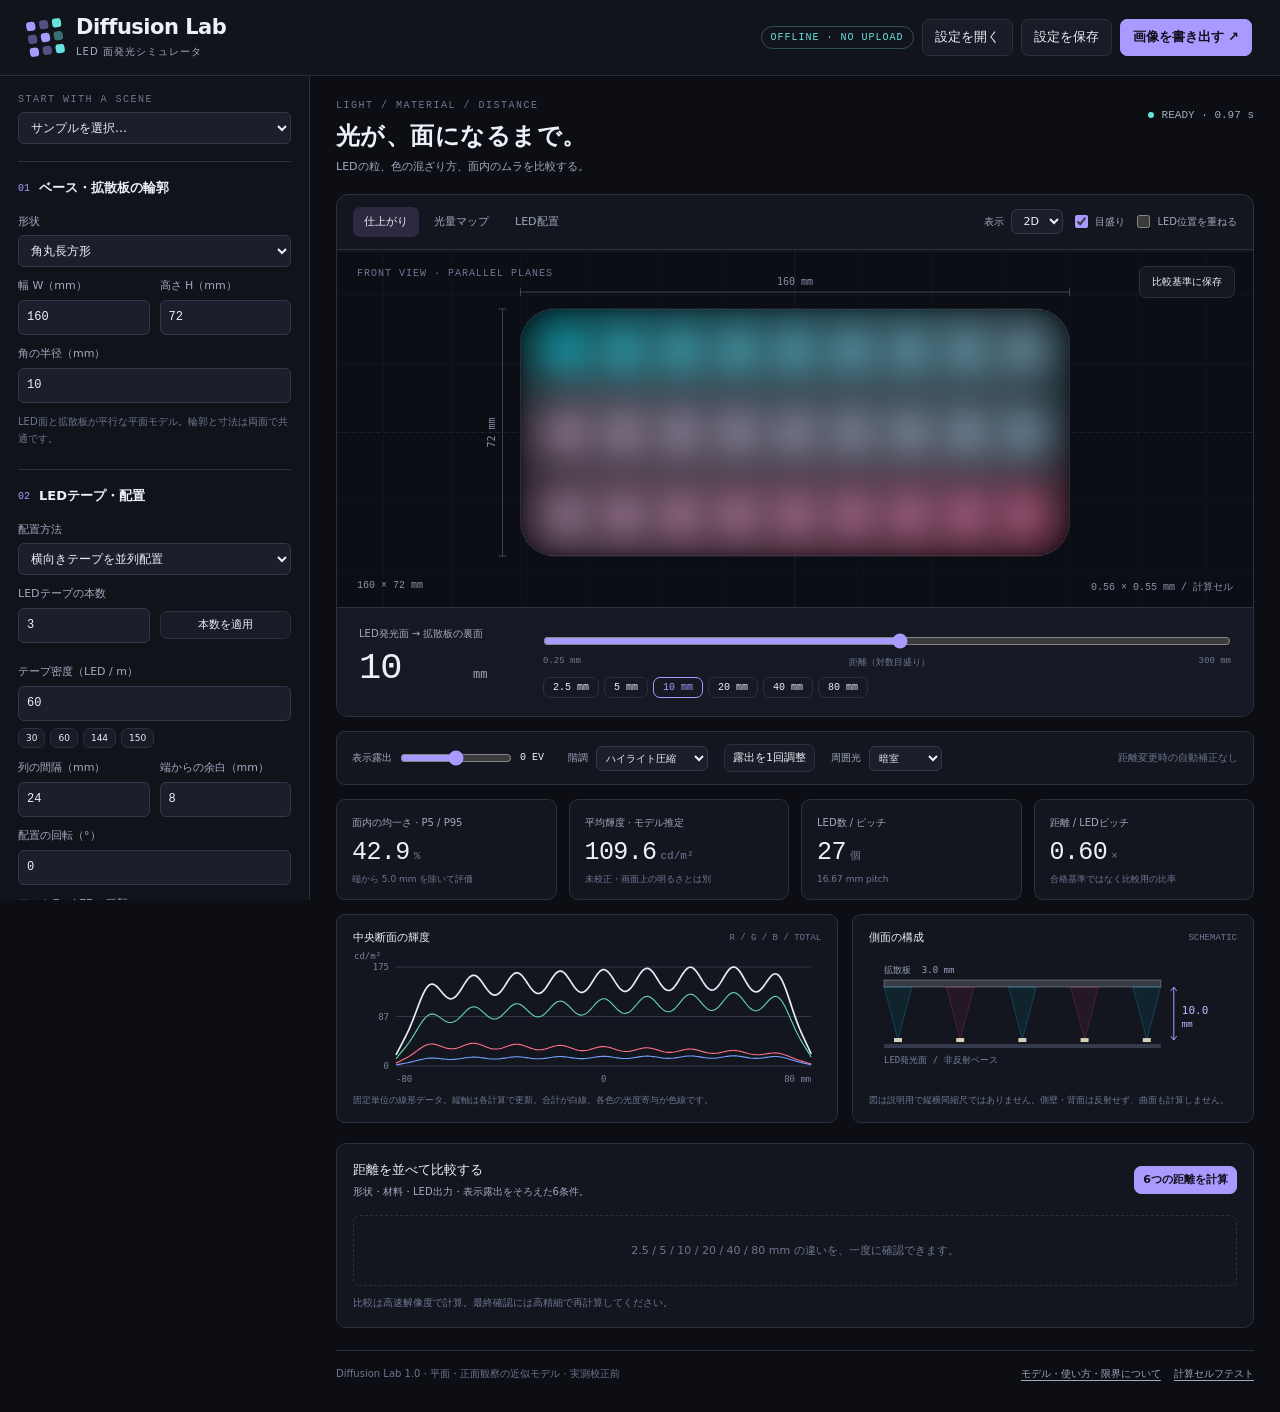
==== commit 3a93a71d: "Add SVG outlines, tape editing, 3D preview and animated RGB scenes" ====
--- a/index.html
+++ b/index.html
@@ -3,18 +3,23 @@
 .led-value-summary{color:var(--warning)}.led-spec-details p{margin:6px 0}.led-spec-details a{color:var(--cyan)}input[readonly]{color:var(--muted);background:var(--panel)}
 
 .tape-editor{border:1px solid #375951;border-radius:7px;padding:10px;margin:12px 0}.tape-editor .field{min-width:0}.tape-editor .invalid{color:#ffc0bb}.tape-editor input[aria-invalid="true"]{border-color:#ce766c}
+
+.svg-editor{border:1px solid #4b4268;border-radius:7px;padding:10px;margin:12px 0}.svg-editor textarea{font-family:var(--mono);font-size:10px;min-height:90px}.svg-editor .invalid{color:#ffc0bb}
+
+/* テープ編集・演出・立体表示 */
+.count-apply{align-self:center;margin-top:12px}.align-tools{display:grid;grid-template-columns:repeat(3,minmax(0,1fr));gap:5px;margin:8px 0}.align-tools button{font-size:11px;padding:8px 3px}.gaming-controls{padding:10px;border:1px solid #394259;border-radius:9px;margin:10px 0;background:#151b28}.camera-controls{padding:10px 16px;display:flex;flex-wrap:wrap;align-items:center;gap:10px;border-top:1px solid #30384b}.camera-controls[hidden]{display:none}.camera-controls label{display:flex;align-items:center;gap:5px;font-size:11px;color:#a0abc0}.camera-controls input{width:95px}.camera-controls p{flex-basis:100%;margin:0;font-size:10px;color:#8590a8}.view-options select{padding:4px 7px;font-size:11px;width:auto}.view-toolbar{flex-wrap:wrap;gap:9px}.view-options{flex-wrap:wrap}.gaming-controls output{color:#71e5cf}.interaction-hint{overflow-wrap:anywhere}
 </style></head><body>
 <header class="header"><div class="brand"><div class="mark" aria-hidden="true"><span></span><span></span><span></span><span></span><span></span><span></span><span></span><span></span><span></span></div><div><h1>Diffusion Lab</h1><div class="subtitle">LED 面発光シミュレータ</div></div></div><div class="header-actions"><span class="badge">OFFLINE · NO UPLOAD</span><button id="mobileToggle" class="show-mobile">条件を表示</button><button id="loadBtn">設定を開く</button><button id="saveBtn">設定を保存</button><button id="pngBtn" class="primary">画像を書き出す ↗</button></div></header>
 <main class="layout">
 <aside class="sidebar" id="sidebar" aria-label="シミュレーション設定">
 <div class="eyebrow">START WITH A SCENE</div><select id="scenePreset" class="preset-top" aria-label="サンプルシーン"><option value="">サンプルを選択…</option><option value="color">混色を見る · 2色グラデーション</option><option value="strip">LEDの粒を見る · 細い直線</option><option value="panel">面の均一さを見る · 白色パネル</option><option value="ring">リング型 · WS2812C-2020 / 150 LED/m</option><option value="foam">3 mm 白色フォーム風</option><option value="rgb">近距離のRGB分離を見る</option><option value="reset">初期状態に戻す</option></select>
-<section class="section"><h2><span>01</span> ベース・拡散板の輪郭</h2><label class="field"><span>形状</span><select data-key="shape"><option value="rect">長方形</option><option value="rounded">角丸長方形</option><option value="ellipse">円・楕円</option><option value="ring">円環・楕円環</option><option value="polygon">自由な多角形</option></select></label><div class="two"><label class="field"><span>幅 W（mm）</span><input data-key="width" type="number" min="10" max="2000" step="1"></label><label class="field"><span>高さ H（mm）</span><input data-key="height" type="number" min="10" max="2000" step="1"></label></div><label class="field" data-show="shape:rounded"><span>角の半径（mm）</span><input data-key="radius" type="number" min="0" max="1000" step="1"></label><label class="field" data-show="shape:ring"><span>内径 / 外径（比率）</span><input data-key="hole" type="number" min="0.05" max="0.95" step="0.01"></label><div data-show="shape:polygon"><label class="field"><span>輪郭の頂点（左上 0,0 ／右下 100,100）</span><textarea data-key="polygon" spellcheck="false"></textarea></label><p class="hint">外周に沿った順番で x,y を入力。自己交差・穴付き多角形には非対応です。</p></div><p class="hint">LED面と拡散板が平行な平面モデル。輪郭と寸法は両面で共通です。</p></section>
-<section class="section"><h2><span>02</span> LEDテープ・配置</h2><label class="field"><span>配置方法</span><select data-key="layout"><option value="rows">横向きテープを並列配置</option><option value="grid">正方格子のパネル</option><option value="perimeter">輪郭に沿って配置</option><option value="ring">円・楕円に沿って配置</option><option value="path">自由なテープ経路</option><option value="manual">テープ位置を個別に調整</option></select></label><div data-hide="layout:manual"><label class="field"><span>テープ密度（LED / m）</span><input data-key="density" type="number" min="1" max="1000" step="1"></label><div class="preset-inline"><button data-density="30">30</button><button data-density="60">60</button><button data-density="144">144</button><button data-density="150">150</button></div></div><div class="two"><label class="field" data-show="layout:rows"><span>列の間隔（mm）</span><input data-key="rowSpacing" type="number" min="1" max="1000" step="1"></label><label class="field" data-hide="layout:manual,path"><span>端からの余白（mm）</span><input data-key="inset" type="number" min="0" max="1000" step="1"></label></div><label class="field" data-show="layout:rows,grid"><span>配置の回転（°）</span><input data-key="rotation" type="number" min="-180" max="180" step="1"></label><div data-show="layout:path"><label class="field"><span>経路の点（mm、中心が 0,0）</span><textarea data-key="path" spellcheck="false"></textarea></label><div class="manual-tools"><button id="pathDrawBtn" class="small">画面で経路を描く</button><button id="pathFinishBtn" class="small">確定</button></div><p class="hint">x は右方向、y は下方向。各点を直線でつなぎ、指定ピッチで配置します。</p></div><div id="tapeEditor" data-show="view:layout" class="tape-editor"><label class="field"><span>移動するLEDテープ</span><select id="tapeSelect" aria-describedby="tapeHint"><option value="-1">テープを選択</option></select></label><div class="two"><label class="field"><span>先頭LEDのX（mm）</span><input id="tapeX" type="number" step="0.1" disabled aria-describedby="tapeHint tapePositionStatus"></label><label class="field"><span>先頭LEDのY（mm）</span><input id="tapeY" type="number" step="0.1" disabled aria-describedby="tapeHint tapePositionStatus"></label></div><button id="applyTapePosition" class="small" disabled>X・Yの位置を適用</button><p id="tapePositionStatus" class="interaction-hint" role="status" aria-live="polite"></p><p id="tapeHint" class="hint">原点は板の中心。Xは右、Yは下が正。テープまたはLEDを選んでドラッグすると、接続したテープ全体が移動します。間隔・並び・向きは保持します。</p><p class="hint">並列配置は各行が1本。蛇行グリッド・外周・円環・経路は全体が1本です。初めて動かすと位置調整モードに切り替わります。</p></div><div data-show="layout:manual"><div class="manual-tools"><button id="convertManual" class="small">直前の自動配置をコピー</button><button id="clearManual" class="small">全テープを削除</button></div><p class="hint">配置の密度・経路を作り直す場合は、自動配置に切り替えてください。</p></div><label class="field"><span>フルカラーLEDの種類</span><select data-key="ledModel"><option value="WS2812B">WS2812B</option><option value="WS2812B-MINI">WS2812B-MINI</option><option value="WS2812C-2020">WS2812C-2020</option><option value="SK6812">SK6812（RGB）</option><option value="SK6812-MINI">SK6812-MINI</option><option value="custom">カスタム・旧設定</option></select></label><div class="two"><label class="field"><span>外形の代表幅（mm）</span><input data-key="packageSize" type="number" min="0.5" max="20" step="0.01"></label><label class="field"><span>有効発光幅（mm）</span><input data-key="aperture" type="number" min="0.05" max="20" step="0.001" aria-describedby="ledValueSummary"></label></div><p class="hint led-value-summary" id="ledValueSummary" aria-live="polite"></p><button id="ledPresetBtn" class="small">型番の初期値に戻す</button><details class="helpdetails"><summary>選択LEDの資料・近似について</summary><div class="hint led-spec-details" id="ledSpecDetails"></div></details><details class="helpdetails"><summary>光学特性・RGBダイの設定</summary><label class="field"><span>配光の半値角・全幅（°）</span><input data-key="angle" type="number" min="10" max="175" step="1"></label><div class="three"><label class="field"><span>R 光度 mcd</span><input data-key="mcdR" type="number" min="0" max="200000" step="1"></label><label class="field"><span>G 光度 mcd</span><input data-key="mcdG" type="number" min="0" max="200000" step="1"></label><label class="field"><span>B 光度 mcd</span><input data-key="mcdB" type="number" min="0" max="200000" step="1"></label></div><label class="inline-check"><input data-key="splitRGB" type="checkbox">RGBダイを分離する（配置は仮定）</label><label class="field"><span>LED入力値の解釈</span><select data-key="pwmMode"><option value="raw">PWM値：0〜255に比例</option><option value="srgb">sRGBを線形化して入力</option></select></label><p class="hint">光度は各色フル点灯時の正面光度。初期値 213 / 715 / 72 mcd は製品仕様ではなく、比較用の基準光源です。型番を変えても光度は維持します。</p></details><label class="field"><span>点灯パターン（配線順に適用）</span><select data-key="pattern"><option value="solid">全LEDを同じ色にする</option><option value="gradient">2色グラデーション</option><option value="alternating">2色を交互に点灯</option><option value="rainbow">虹色グラデーション</option><option value="rgb">R → G → B を繰り返す</option></select></label><div class="two"><label class="field"><span>カラー 1</span><input data-key="color1" type="color"></label><label class="field" data-show="pattern:gradient,alternating"><span>カラー 2</span><input data-key="color2" type="color"></label></div><div class="range-head"><span>LEDの出力</span><output data-out="brightness" data-suffix=" %"></output></div><div class="control-line"><input data-key="brightness" type="range" min="0" max="100" step="1" aria-label="LEDの出力"><input data-key="brightness" type="number" min="0" max="100" step="1" aria-label="LEDの出力 数値"></div></section>
+<section class="section"><h2><span>01</span> ベース・拡散板の輪郭</h2><label class="field"><span>形状</span><select data-key="shape"><option value="rect">長方形</option><option value="rounded">角丸長方形</option><option value="ellipse">円・楕円</option><option value="ring">円環・楕円環</option><option value="polygon">自由な多角形</option><option value="svg">SVGパスの輪郭</option></select></label><div class="two"><label class="field"><span>幅 W（mm）</span><input data-key="width" type="number" min="10" max="2000" step="1"></label><label class="field"><span>高さ H（mm）</span><input data-key="height" type="number" min="10" max="2000" step="1"></label></div><label class="field" data-show="shape:rounded"><span>角の半径（mm）</span><input data-key="radius" type="number" min="0" max="1000" step="1"></label><label class="field" data-show="shape:ring"><span>内径 / 外径（比率）</span><input data-key="hole" type="number" min="0.05" max="0.95" step="0.01"></label><div data-show="shape:polygon"><label class="field"><span>輪郭の頂点（左上 0,0 ／右下 100,100）</span><textarea data-key="polygon" spellcheck="false"></textarea></label><p class="hint">外周に沿った順番で x,y を入力。自己交差・穴付き多角形には非対応です。</p></div><div id="svgEditor" data-show="shape:svg" class="svg-editor"><div class="manual-tools"><button id="svgFileBtn" class="small">SVGファイルを開く</button></div><input id="svgFileInput" type="file" accept=".svg,image/svg+xml" hidden><label class="field"><span>SVG全文 または pathのd属性</span><textarea id="svgSource" spellcheck="false" maxlength="2097152" placeholder="M0 0 H100 V60 H0 Z" aria-describedby="svgHint svgImportStatus"></textarea></label><label class="field"><span>塗り規則</span><select id="svgFillRule"><option value="auto">SVGの指定を使う</option><option value="nonzero">nonzero</option><option value="evenodd">evenodd（入れ子を穴にする）</option></select></label><label class="inline-check"><input id="svgKeepAspect" type="checkbox" checked>取り込み時に縦横比を保つ</label><div class="manual-tools"><button id="svgApplyBtn" class="small">全パスを輪郭に適用</button></div><p id="svgImportStatus" class="interaction-hint" role="status" aria-live="polite"></p><p id="svgShapeSummary" class="hint"></p><p id="svgHint" class="hint">全path要素の塗り領域をまとめて取り込みます。重なり・離れた輪郭・穴に対応。曲線は線分で近似します。実寸は幅・高さ（mm）で指定してください。</p><p class="hint">SVGの余白・線幅・装飾は輪郭に含みません。図形・文字はSVG編集ソフトでパスへ変換してください。defs内のパス・use・CSS変換には未対応です。</p></div><p class="hint">LED面と拡散板が平行な平面モデル。輪郭と寸法は両面で共通です。</p></section>
+<section class="section"><h2><span>02</span> LEDテープ・配置</h2><label class="field"><span>配置方法</span><select data-key="layout"><option value="rows">横向きテープを並列配置</option><option value="grid">正方格子のパネル</option><option value="perimeter">輪郭に沿って配置</option><option value="ring">円・楕円に沿って配置</option><option value="path">自由なテープ経路</option><option value="manual">テープ位置を個別に調整</option></select></label><div class="two"><label class="field"><span>LEDテープの本数</span><input id="tapeCount" type="number" min="1" max="100" step="1" aria-describedby="tapeCountStatus"></label><button id="applyTapeCount" class="small count-apply">本数を適用</button></div><p id="tapeCountStatus" class="interaction-hint" role="status" aria-live="polite"></p><div data-hide="layout:manual"><label class="field"><span>テープ密度（LED / m）</span><input data-key="density" type="number" min="1" max="1000" step="1"></label><div class="preset-inline"><button data-density="30">30</button><button data-density="60">60</button><button data-density="144">144</button><button data-density="150">150</button></div></div><div class="two"><label class="field" data-show="layout:rows"><span>列の間隔（mm）</span><input data-key="rowSpacing" type="number" min="1" max="1000" step="1"></label><label class="field" data-hide="layout:manual,path"><span>端からの余白（mm）</span><input data-key="inset" type="number" min="0" max="1000" step="1"></label></div><label class="field" data-show="layout:rows,grid"><span>配置の回転（°）</span><input data-key="rotation" type="number" min="-180" max="180" step="1"></label><div data-show="layout:path"><label class="field"><span>経路の点（mm、中心が 0,0）</span><textarea data-key="path" spellcheck="false"></textarea></label><div class="manual-tools"><button id="pathDrawBtn" class="small">画面で経路を描く</button><button id="pathFinishBtn" class="small">確定</button></div><p class="hint">x は右方向、y は下方向。各点を直線でつなぎ、指定ピッチで配置します。</p></div><div id="tapeEditor" data-show="view:layout" class="tape-editor"><label class="field"><span>編集するLEDテープ</span><select id="tapeSelect" aria-describedby="tapeHint"><option value="-1">テープを選択</option></select></label><div class="two"><label class="field"><span>先頭LEDのX（mm）</span><input id="tapeX" type="number" step="0.1" disabled aria-describedby="tapeHint tapePositionStatus"></label><label class="field"><span>先頭LEDのY（mm）</span><input id="tapeY" type="number" step="0.1" disabled aria-describedby="tapeHint tapePositionStatus"></label></div><button id="applyTapePosition" class="small" disabled>X・Yの位置を適用</button><div class="two"><label class="field"><span>テープの角度（°）</span><input id="tapeAngle" type="number" min="-180" max="180" step="1" disabled></label><button id="applyTapeAngle" class="small count-apply" disabled>角度を適用</button></div><p class="hint">テープの中心を軸に回転します。角度は先頭LEDの向き、0°は右向きです。</p><label class="field"><span>整列する範囲</span><select id="alignScope"><option value="selected">選択したテープ</option><option value="all">配置全体（間隔を保持）</option></select></label><div class="align-tools" aria-label="テープの整列"><button data-align="left">左揃え</button><button data-align="centerX">左右中央</button><button data-align="right">右揃え</button><button data-align="top">上揃え</button><button data-align="centerY">上下中央</button><button data-align="bottom">下揃え</button></div><p class="hint">板の外形に対して揃えます。端揃えでは設定した余白を使います。輪郭内に収まらない操作は反映しません。</p><p id="tapePositionStatus" class="interaction-hint" role="status" aria-live="polite"></p><p id="tapeHint" class="hint">原点は板の中心。Xは右、Yは下が正。テープまたはLEDを選んでドラッグすると、接続したテープ全体が移動します。間隔・並び・向きは保持します。</p><p class="hint">並列配置は各行が1本。蛇行グリッド・通常の外周・円環・経路は全体が1本です。SVGの外周は境界ごとに別のテープです。初めて動かすと位置調整モードに切り替わります。</p></div><div data-show="layout:manual"><div class="manual-tools"><button id="convertManual" class="small">直前の自動配置をコピー</button><button id="clearManual" class="small">全テープを削除</button></div><p class="hint">配置の密度・経路を作り直す場合は、自動配置に切り替えてください。</p></div><label class="field"><span>フルカラーLEDの種類</span><select data-key="ledModel"><option value="WS2812B">WS2812B</option><option value="WS2812B-MINI">WS2812B-MINI</option><option value="WS2812C-2020">WS2812C-2020</option><option value="SK6812">SK6812（RGB）</option><option value="SK6812-MINI">SK6812-MINI</option><option value="custom">カスタム・旧設定</option></select></label><div class="two"><label class="field"><span>外形の代表幅（mm）</span><input data-key="packageSize" type="number" min="0.5" max="20" step="0.01"></label><label class="field"><span>有効発光幅（mm）</span><input data-key="aperture" type="number" min="0.05" max="20" step="0.001" aria-describedby="ledValueSummary"></label></div><p class="hint led-value-summary" id="ledValueSummary" aria-live="polite"></p><button id="ledPresetBtn" class="small">型番の初期値に戻す</button><details class="helpdetails"><summary>選択LEDの資料・近似について</summary><div class="hint led-spec-details" id="ledSpecDetails"></div></details><details class="helpdetails"><summary>光学特性・RGBダイの設定</summary><label class="field"><span>配光の半値角・全幅（°）</span><input data-key="angle" type="number" min="10" max="175" step="1"></label><div class="three"><label class="field"><span>R 光度 mcd</span><input data-key="mcdR" type="number" min="0" max="200000" step="1"></label><label class="field"><span>G 光度 mcd</span><input data-key="mcdG" type="number" min="0" max="200000" step="1"></label><label class="field"><span>B 光度 mcd</span><input data-key="mcdB" type="number" min="0" max="200000" step="1"></label></div><label class="inline-check"><input data-key="splitRGB" type="checkbox">RGBダイを分離する（配置は仮定）</label><label class="field"><span>LED入力値の解釈</span><select data-key="pwmMode"><option value="raw">PWM値：0〜255に比例</option><option value="srgb">sRGBを線形化して入力</option></select></label><p class="hint">光度は各色フル点灯時の正面光度。初期値 213 / 715 / 72 mcd は製品仕様ではなく、比較用の基準光源です。型番を変えても光度は維持します。</p></details><label class="field"><span>点灯パターン（配線順に適用）</span><select data-key="pattern"><option value="solid">全LEDを同じ色にする</option><option value="gradient">2色グラデーション</option><option value="alternating">2色を交互に点灯</option><option value="rainbow">虹色グラデーション</option><option value="rgb">R → G → B を繰り返す</option><option value="gaming">ゲーミング（動くRGB演出）</option></select></label><div id="gamingControls" data-show="pattern:gaming" class="gaming-controls"><label class="field"><span>RGB演出</span><select data-key="gamingScene"><option value="rainbowWave">レインボーウェーブ</option><option value="chase">RGBチェイス</option><option value="breathe">虹色ブリージング</option><option value="cyberPulse">シアン・マゼンタパルス</option></select></label><div class="two"><button id="gamingPlayBtn" class="small">再生</button><label class="field"><span>再生速度（倍）</span><input data-key="gamingSpeed" type="number" min="0.1" max="3" step="0.1"></label></div><label class="field"><span>演出の位置 <output id="gamingPhaseLabel">0%</output></span><input id="gamingPhase" type="range" min="0" max="100" step="0.1"></label><p id="gamingStatus" class="interaction-hint" role="status" aria-live="polite"></p><p class="hint">配線順に点灯が動きます。再生中は高速解像度の光学計算を時間補間。停止すると指定精度で計算し、PNG・CSVを保存できます。</p></div><div class="two"><label class="field"><span>カラー 1</span><input data-key="color1" type="color"></label><label class="field" data-show="pattern:gradient,alternating"><span>カラー 2</span><input data-key="color2" type="color"></label></div><div class="range-head"><span>LEDの出力</span><output data-out="brightness" data-suffix=" %"></output></div><div class="control-line"><input data-key="brightness" type="range" min="0" max="100" step="1" aria-label="LEDの出力"><input data-key="brightness" type="number" min="0" max="100" step="1" aria-label="LEDの出力 数値"></div></section>
 <section class="section"><h2><span>03</span> 拡散材料</h2><label class="field"><span>材料プリセット（すべて仮定値）</span><select data-key="material"><option value="opal">乳白アクリル風</option><option value="strong">強拡散の白色板風</option><option value="frost">すりガラス風・弱拡散</option><option value="clear">透明板風</option><option value="foam">白色フォーム / コスプレボード風</option><option value="custom">カスタム・実測値入力</option></select></label><label class="field"><span>材料色 ARGB（#AARRGGBB）</span><div class="material-color-row"><input data-key="argb" type="text" maxlength="9" pattern="#[0-9A-Fa-f]{8}" spellcheck="false" aria-label="材料色 ARGB"><input id="materialPicker" type="color" aria-label="材料のRGB色"></div></label><p class="hint">A は<strong>着色の強さ</strong>。00＝無着色、FF＝RGBを完全適用。透過率・拡散率とは別のパラメータです。</p><div class="two"><label class="field"><span>厚さ（mm）</span><input data-key="thickness" type="number" min="0.1" max="30" step="0.1"></label><label class="field"><span>透過率（%）</span><input data-key="transmission" type="number" min="0" max="100" step="1"></label></div><label class="field"><span>拡散成分比（%・独自モデル）</span><input data-key="diffuse" type="number" min="0" max="100" step="0.1"></label><label class="field"><span>内部にじみ σ / 厚さ</span><input data-key="spread" type="number" min="0" max="5" step="0.05"></label><p class="hint">にじみの標準偏差 σ＝厚さ×係数。透過率は入力厚さでの値として扱い、厚さ変更による吸収の増減は自動推定しません。拡散成分比は ASTM ヘイズ値ではありません。</p></section>
 <section class="section"><h2><span>04</span> 計算・評価</h2><label class="field"><span>計算解像度（長辺）</span><select data-key="quality"><option value="160">高速 · 160 点</option><option value="288">標準 · 288 点</option><option value="448">高精細 · 448 点</option></select></label><label class="field"><span>評価から端を除く幅（mm）</span><input data-key="roi" type="number" min="0" max="500" step="0.5"></label><label class="field"><span>校正・材料のメモ</span><input data-key="customLabel" type="text" maxlength="200"></label><button id="csvBtn" style="width:100%;font-size:11px">光量データ CSV を保存</button><p class="hint">数値は線形の発光成分のみ。露出、画面の色変換、周囲光は評価指標に含めません。</p><div class="info-box">実測校正前の設計比較モデルです。反射壁・レンズ・屈折・曲面・分光透過は計算していません。</div></section>
 </aside>
 <div class="workspace"><div class="title-row"><div><div class="eyebrow" style="margin-bottom:6px">LIGHT / MATERIAL / DISTANCE</div><h2>光が、面になるまで。</h2><p>LEDの粒、色の混ざり方、面内のムラを比較する。</p></div><div class="status busy" id="status" role="status" aria-live="polite"><span class="dot"></span><span id="statusText">INITIALIZING</span></div></div><div id="errorBanner" class="error-banner" hidden></div>
-<section class="view-card" aria-label="シミュレーション結果"><div class="view-toolbar"><div class="tabs" role="tablist" aria-label="表示方法"><button role="tab" data-view="appearance" class="active">仕上がり</button><button role="tab" data-view="heat">光量マップ</button><button role="tab" data-view="layout">LED配置</button></div><div class="view-options"><label class="inline-check"><input data-key="showGrid" type="checkbox">目盛り</label><label class="inline-check"><input data-key="showLED" type="checkbox">LED位置を重ねる</label></div></div><div class="progress-line"><i id="progress"></i></div><div class="canvas-wrap" id="canvasWrap"><canvas id="mainCanvas" aria-label="拡散板の正面シミュレーション"></canvas><div class="canvas-label" id="canvasLabel">FRONT VIEW · PARALLEL PLANES</div><div class="canvas-corner"><button id="pinBtn">比較基準に保存</button></div><div class="heat-key" id="heatKey"><span id="heatUpper">P95</span><span>0</span></div><div class="canvas-foot"><span id="dimensionLabel">160 × 72 mm</span><span id="gridLabel">未校正モデル</span></div><div class="loading-overlay" id="initialLoading">光の重なりを計算しています…</div></div><div class="distance-panel"><div><div class="distance-label">LED発光面 → 拡散板の裏面</div><div class="distance-value"><input id="gapNumber" data-key="gap" type="number" min="0.25" max="300" step="0.25" aria-label="LEDから拡散板までの距離"><small>mm</small></div></div><div class="distance-controls"><input id="gapSlider" type="range" min="0" max="1000" step="1" aria-label="拡散板までの距離 対数スライダー"><div class="distance-ticks"><span>0.25 mm</span><span>距離（対数目盛り）</span><span>300 mm</span></div><div class="distance-presets"><button data-gap="2.5">2.5 mm</button><button data-gap="5">5 mm</button><button data-gap="10">10 mm</button><button data-gap="20">20 mm</button><button data-gap="40">40 mm</button><button data-gap="80">80 mm</button></div></div></div></section>
+<section class="view-card" aria-label="シミュレーション結果"><div class="view-toolbar"><div class="tabs" role="tablist" aria-label="表示方法"><button role="tab" data-view="appearance" class="active">仕上がり</button><button role="tab" data-view="heat">光量マップ</button><button role="tab" data-view="layout">LED配置</button></div><div class="view-options"><label class="inline-check" data-show="view:appearance">表示 <select data-key="renderMode" aria-label="仕上がりの2D・3D表示"><option value="2d">2D</option><option value="3d">3D</option></select></label><label class="inline-check"><input data-key="showGrid" type="checkbox">目盛り</label><label class="inline-check"><input data-key="showLED" type="checkbox">LED位置を重ねる</label></div></div><div id="cameraControls" class="camera-controls" hidden><label>向き <input data-key="cameraYaw" type="range" min="-180" max="180" step="1" aria-label="3Dの向き"></label><label>傾き <input data-key="cameraPitch" type="range" min="8" max="82" step="1" aria-label="3Dの傾き"></label><label>倍率 <input data-key="cameraZoom" type="range" min="0.5" max="2.5" step="0.05" aria-label="3Dの倍率"></label><button id="resetCamera" class="small">視点をリセット</button><p>ドラッグで視点回転・ホイールで拡大。正面の計算結果を立体に貼り付けた表示です。</p></div><div class="progress-line"><i id="progress"></i></div><div class="canvas-wrap" id="canvasWrap"><canvas id="mainCanvas" aria-label="拡散板の正面シミュレーション"></canvas><div class="canvas-label" id="canvasLabel">FRONT VIEW · PARALLEL PLANES</div><div class="canvas-corner"><button id="pinBtn">比較基準に保存</button></div><div class="heat-key" id="heatKey"><span id="heatUpper">P95</span><span>0</span></div><div class="canvas-foot"><span id="dimensionLabel">160 × 72 mm</span><span id="gridLabel">未校正モデル</span></div><div class="loading-overlay" id="initialLoading">光の重なりを計算しています…</div></div><div class="distance-panel"><div><div class="distance-label">LED発光面 → 拡散板の裏面</div><div class="distance-value"><input id="gapNumber" data-key="gap" type="number" min="0.25" max="300" step="0.25" aria-label="LEDから拡散板までの距離"><small>mm</small></div></div><div class="distance-controls"><input id="gapSlider" type="range" min="0" max="1000" step="1" aria-label="拡散板までの距離 対数スライダー"><div class="distance-ticks"><span>0.25 mm</span><span>距離（対数目盛り）</span><span>300 mm</span></div><div class="distance-presets"><button data-gap="2.5">2.5 mm</button><button data-gap="5">5 mm</button><button data-gap="10">10 mm</button><button data-gap="20">20 mm</button><button data-gap="40">40 mm</button><button data-gap="80">80 mm</button></div></div></div></section>
 <div class="display-controls"><label>表示露出<input data-key="exposure" type="range" min="-6" max="6" step="0.1"><output data-out="exposure" data-suffix=" EV"></output></label><label>階調<select data-key="tone"><option value="compress">ハイライト圧縮</option><option value="linear">線形・白飛びあり</option></select></label><button id="autoExposure" class="small">露出を1回調整</button><label>周囲光<select data-key="ambient"><option value="0">暗室</option><option value="50">50 lx</option><option value="300">300 lx</option><option value="1000">1,000 lx</option></select></label><span class="auto" style="color:var(--dim)">距離変更時の自動補正なし</span></div>
 <div class="metric-grid"><div class="metric"><div class="name">面内の均一さ · P5 / P95</div><div class="value" id="metricUniform">—<small>%</small></div><div class="desc" id="roiLabel">端から 5 mm を除いて評価</div></div><div class="metric"><div class="name">平均輝度 · モデル推定</div><div class="value" id="metricMean">—<small>cd/m²</small></div><div class="desc">未校正・画面上の明るさとは別</div></div><div class="metric"><div class="name">LED数 / ピッチ</div><div class="value" id="metricLED">—<small>個</small></div><div class="desc" id="pitchLabel">— mm pitch</div></div><div class="metric"><div class="name">距離 / LEDピッチ</div><div class="value" id="metricRatio">—<small>×</small></div><div class="desc">合格基準ではなく比較用の比率</div></div></div>
 <div id="warnings" class="warning-list"></div>
@@ -23,11 +28,33 @@
 <section class="compare-card" id="baselineCard" hidden><div class="compare-title"><div><h3>保存した基準との比較</h3><p>両方に現在の露出を適用。画像ごとの自動明るさ補正はしません。</p></div><button id="clearBaseline" class="small">基準を削除</button></div><div class="baseline-area"><div class="baseline-pane"><h4>保存した基準 A</h4><canvas id="baselineCanvas"></canvas><p id="baselineLabel"></p></div><div class="baseline-pane"><h4>現在の条件 B</h4><canvas id="currentSmallCanvas"></canvas><p id="currentSmallLabel"></p></div></div></section>
 <footer class="footer"><span>Diffusion Lab 1.0 · 平面・正面観察の近似モデル · 実測校正前</span><span><button id="modelBtn">モデル・使い方・限界について</button>　 <button id="selfTestBtn">計算セルフテスト</button></span></footer></div></main>
 <input type="file" id="fileInput" accept=".json,application/json" hidden><div id="toast" class="toast" role="status" hidden></div>
-<div id="modelModal" class="modal-backdrop" hidden><article class="modal" role="dialog" aria-modal="true" aria-labelledby="modelTitle"><button class="modal-close" id="closeModal">閉じる ✕</button><h2 id="modelTitle">モデルと使い方</h2><p>LEDの光が距離とともに重なり、拡散板の面内に分布する様子を比較します。これは製品の測光データから構築した検証済みデジタルツインではなく、<strong>物理式を使った調整可能な設計比較モデル</strong>です。</p><h3>まず試す</h3><p>サンプルを選ぶ → LED密度・形状・材料を設定 → 距離を変更 →「6つの距離を計算」。白一色の均一度と、色を交互にしたときの混色は別々に確認すると判断しやすくなります。</p><p>「LED配置」で実装位置を確認できます。テープやLEDを選ぶと、接続したテープ全体をドラッグ移動できます。左のX・Yは配線順で先頭のLEDの座標です。入力後「X・Yの位置を適用」またはEnterで移動します。LED間隔・並び・向きは保持され、Escapeでドラッグを取り消します。「自由なテープ経路」ではボタンで描画を開始し、クリックで点を追加して Enter または「確定」で終了します。Escapeで描画を取り消します。</p><h3>光の計算</h3><div class="equation">I(θ) = I₀ cosᵐ(θ)<br>m = −ln(2) / ln(cos(全幅半値角 / 2))<br>E = Σ I₀ cosᵐ(θ) cos(θ) / r²<br>L = T × tint × [H × Gaussian(E) / π + (1 − H) × Ldirect]</div><p>距離は計算内部で単位換算し、RGB各色の正面光度を用いて照度 E を求めます。有効発光面を小さな面要素に分割し、格子上に配置してゼロ詰めFFTで畳み込みます。H は独自の拡散成分比で、散乱光を Lambertian、非散乱光を正面から見える発光面として近似します。H は測定規格のヘイズ値ではありません。Gaussian の幅 σ は厚さ×内部にじみ係数です。</p><p>LEDの種類は参照したデータシートの版に対応します。WS2812BとWS2812B-MINIは機械図の開口を円形とみなし、面積が等しい正方形の光源幅へ近似します。これは光学的な有効発光面の規格値ではありません。ほかの3種類の幅は資料未記載のため比較用の仮定です。SK6812とSK6812-MINIの半値角全幅120°は資料値、Worldsemiの3種類の120°は資料未記載のため仮定です。各値の根拠と資料は設定欄で確認できます。型番を変えても光度は自動的に変えません。実製品の差を比べる場合は、データシート・測定値から RGB 光度、発光面、配光を設定してください。</p><h3>ARGB の意味</h3><p><code>#AARRGGBB</code> を使います。RGB は sRGB として線形化した後、簡易な透過色フィルタとして適用します。A は無着色と指定色の間の補間係数で、<code>tint = (1−A) + A×linearRGB</code>。A=00 は無着色、A=FF は指定色を完全に適用します。A を光学的な不透明度や透過率とはみなしません。</p><p>透過率 T と拡散成分比 H は独立入力です。例えば白色 <code>#FFFFFFFF</code> でも T を0にすれば発光は出ません。厚さ変更はにじみに反映しますが、吸収の変化は自動推定しません。材料を変更したら、その厚さでの透過率も設定してください。</p><h3>結果の読み方</h3><p>均一さは評価領域の暗い側5パーセンタイルと明るい側95パーセンタイルの比です。100%に近いほど均一ですが、色の均一性や最低限必要な明るさを保証しません。RGBで異なる色を点灯した場合、その光度差も指標に含まれます。光量マップの上限はその画像の P95 で、異なる条件の絶対輝度比較には平均輝度の数値を使ってください。</p><p>表示は理想的な sRGB 原色を用いた近似です。RGB光度の各値を sRGB の Y 係数で除して表示チャンネルに変換し、露出・階調処理を適用します。PWMモードでは色の入力値は明るさに比例します。画面と実LEDのスペクトル・輝度範囲は一致しません。</p><p>距離で露出を自動変更しません。「露出を1回調整」はその時点の明るさに合わせるだけです。露出や周囲光は指標の計算に含めません。周囲光の表示は、材料色を使った独立の外観近似で、材料の反射率を実測したものではありません。</p><h3>再現しないもの</h3><p>曲面・傾斜・STL/STEP形状、側壁や背面の反射、導光板、遮蔽物、LED封止レンズ、屈折・フレネル反射、角度依存透過、厳密な多重散乱、波長ごとの透過、カメラのレンズ・人の順応は未実装です。低拡散材の直視像、非常に近い距離、格子より小さい発光面は特に誤差が増えます。内部にじみが大きい複雑な輪郭では、ガウス近似が切り欠きをまたいで光を広げる場合があります。</p><p>透過率、にじみ、光度などのプリセットはすべて説明用の仮定値です。実物の材質名が似ていても一致するとは限りません。寸法設計を決定する前に実機で確認してください。</p><h3>保存・公開</h3><p>すべてブラウザ内で計算し、入力は外部に送信しません。設定の自動保存は同じブラウザの localStorage を利用し、使えない場合も動作します。設定JSON、PNG、格子CSVを書き出せます。このHTMLだけでオフライン動作し、同じファイルを index.html として静的ホスティングにも置けます。</p><h3>根拠となる公開資料</h3><p><a href="https://www.pbr-book.org/4ed/Light_Sources/Point_Lights" target="_blank" rel="noopener noreferrer">PBRT 4e — Point Lights</a>：逆二乗則と点光源。<br><a href="https://www.pbr-book.org/4ed/Reflection_Models/Diffuse_Reflection" target="_blank" rel="noopener noreferrer">PBRT 4e — Diffuse Reflection</a>：Lambertianモデルと π による正規化。<br><a href="https://www.pbr-book.org/4ed/Volume_Scattering/Phase_Functions" target="_blank" rel="noopener noreferrer">PBRT 4e — Phase Functions</a>：散乱の角度分布が材料で異なること。<br><a href="https://www.plexiglas.de/en/service/product-info/light-transmission" target="_blank" rel="noopener noreferrer">PLEXIGLAS — Light transmission</a>：材料種・板厚と透過率の関係。<br><a href="https://www.plexiglas.de/en/products/plexiglas/plexiglas-led" target="_blank" rel="noopener noreferrer">PLEXIGLAS LED</a>：拡散用途・製品ごとの違い。</p><p>資料は基礎モデルの参考です。掲載メーカーがこのアプリやプリセットを検証・承認したことを意味しません。</p></article></div>
-<script id="solver-core">/* Diffusion Lab v1.0 — original planar RGB/photometric approximation.
+<div id="modelModal" class="modal-backdrop" hidden><article class="modal" role="dialog" aria-modal="true" aria-labelledby="modelTitle"><button class="modal-close" id="closeModal">閉じる ✕</button><h2 id="modelTitle">モデルと使い方</h2><p>LEDの光が距離とともに重なり、拡散板の面内に分布する様子を比較します。これは製品の測光データから構築した検証済みデジタルツインではなく、<strong>物理式を使った調整可能な設計比較モデル</strong>です。</p><h3>まず試す</h3><p>サンプルを選ぶ → LED密度・形状・材料を設定 → 距離を変更 →「6つの距離を計算」。白一色の均一度と、色を交互にしたときの混色は別々に確認すると判断しやすくなります。</p><p>形状「SVGパスの輪郭」では、SVGファイルまたはd属性を読み込み、全パスの塗り領域をまとめて板の輪郭にできます。曲線は線分で近似します。実寸は幅・高さ（mm）で指定してください。
+「LED配置」で実装位置を確認できます。テープやLEDを選ぶと、接続したテープ全体をドラッグ移動できます。左のX・Yは配線順で先頭のLEDの座標です。入力後「X・Yの位置を適用」またはEnterで移動します。LED間隔・並び・向きは保持され、Escapeでドラッグを取り消します。「自由なテープ経路」ではボタンで描画を開始し、クリックで点を追加して Enter または「確定」で終了します。Escapeで描画を取り消します。</p><h3>光の計算</h3><div class="equation">I(θ) = I₀ cosᵐ(θ)<br>m = −ln(2) / ln(cos(全幅半値角 / 2))<br>E = Σ I₀ cosᵐ(θ) cos(θ) / r²<br>L = T × tint × [H × Gaussian(E) / π + (1 − H) × Ldirect]</div><p>距離は計算内部で単位換算し、RGB各色の正面光度を用いて照度 E を求めます。有効発光面を小さな面要素に分割し、格子上に配置してゼロ詰めFFTで畳み込みます。H は独自の拡散成分比で、散乱光を Lambertian、非散乱光を正面から見える発光面として近似します。H は測定規格のヘイズ値ではありません。Gaussian の幅 σ は厚さ×内部にじみ係数です。</p><p>LEDの種類は参照したデータシートの版に対応します。WS2812BとWS2812B-MINIは機械図の開口を円形とみなし、面積が等しい正方形の光源幅へ近似します。これは光学的な有効発光面の規格値ではありません。ほかの3種類の幅は資料未記載のため比較用の仮定です。SK6812とSK6812-MINIの半値角全幅120°は資料値、Worldsemiの3種類の120°は資料未記載のため仮定です。各値の根拠と資料は設定欄で確認できます。型番を変えても光度は自動的に変えません。実製品の差を比べる場合は、データシート・測定値から RGB 光度、発光面、配光を設定してください。</p><h3>ARGB の意味</h3><p><code>#AARRGGBB</code> を使います。RGB は sRGB として線形化した後、簡易な透過色フィルタとして適用します。A は無着色と指定色の間の補間係数で、<code>tint = (1−A) + A×linearRGB</code>。A=00 は無着色、A=FF は指定色を完全に適用します。A を光学的な不透明度や透過率とはみなしません。</p><p>透過率 T と拡散成分比 H は独立入力です。例えば白色 <code>#FFFFFFFF</code> でも T を0にすれば発光は出ません。厚さ変更はにじみに反映しますが、吸収の変化は自動推定しません。材料を変更したら、その厚さでの透過率も設定してください。</p><h3>結果の読み方</h3><p>均一さは評価領域の暗い側5パーセンタイルと明るい側95パーセンタイルの比です。100%に近いほど均一ですが、色の均一性や最低限必要な明るさを保証しません。RGBで異なる色を点灯した場合、その光度差も指標に含まれます。光量マップの上限はその画像の P95 で、異なる条件の絶対輝度比較には平均輝度の数値を使ってください。</p><p>表示は理想的な sRGB 原色を用いた近似です。RGB光度の各値を sRGB の Y 係数で除して表示チャンネルに変換し、露出・階調処理を適用します。PWMモードでは色の入力値は明るさに比例します。画面と実LEDのスペクトル・輝度範囲は一致しません。</p><p>距離で露出を自動変更しません。「露出を1回調整」はその時点の明るさに合わせるだけです。露出や周囲光は指標の計算に含めません。周囲光の表示は、材料色を使った独立の外観近似で、材料の反射率を実測したものではありません。</p><h3>再現しないもの</h3><p>曲面・傾斜・STL/STEP形状、側壁や背面の反射、導光板、遮蔽物、LED封止レンズ、屈折・フレネル反射、角度依存透過、厳密な多重散乱、波長ごとの透過、カメラのレンズ・人の順応は未実装です。低拡散材の直視像、非常に近い距離、格子より小さい発光面は特に誤差が増えます。内部にじみが大きい複雑な輪郭では、ガウス近似が切り欠きをまたいで光を広げる場合があります。</p><p>透過率、にじみ、光度などのプリセットはすべて説明用の仮定値です。実物の材質名が似ていても一致するとは限りません。寸法設計を決定する前に実機で確認してください。</p><h3>保存・公開</h3><p>すべてブラウザ内で計算し、入力は外部に送信しません。設定の自動保存は同じブラウザの localStorage を利用し、使えない場合も動作します。設定JSON、PNG、格子CSVを書き出せます。このHTMLだけでオフライン動作し、同じファイルを index.html として静的ホスティングにも置けます。</p><h3>根拠となる公開資料</h3><p><a href="https://www.pbr-book.org/4ed/Light_Sources/Point_Lights" target="_blank" rel="noopener noreferrer">PBRT 4e — Point Lights</a>：逆二乗則と点光源。<br><a href="https://www.pbr-book.org/4ed/Reflection_Models/Diffuse_Reflection" target="_blank" rel="noopener noreferrer">PBRT 4e — Diffuse Reflection</a>：Lambertianモデルと π による正規化。<br><a href="https://www.pbr-book.org/4ed/Volume_Scattering/Phase_Functions" target="_blank" rel="noopener noreferrer">PBRT 4e — Phase Functions</a>：散乱の角度分布が材料で異なること。<br><a href="https://www.plexiglas.de/en/service/product-info/light-transmission" target="_blank" rel="noopener noreferrer">PLEXIGLAS — Light transmission</a>：材料種・板厚と透過率の関係。<br><a href="https://www.plexiglas.de/en/products/plexiglas/plexiglas-led" target="_blank" rel="noopener noreferrer">PLEXIGLAS LED</a>：拡散用途・製品ごとの違い。</p><p>資料は基礎モデルの参考です。掲載メーカーがこのアプリやプリセットを検証・承認したことを意味しません。</p></article></div>
+<script id="gaming-core">/* 周期演出のPWMと、線形な光学計算結果の時間補間。 */
+(function(root){
+'use strict';
+const scenes={rainbowWave:{label:'レインボーウェーブ',period:6},chase:{label:'RGBチェイス',period:5},breathe:{label:'虹色ブリージング',period:8},cyberPulse:{label:'シアン・マゼンタパルス',period:4}};
+const wrap=v=>((v%1)+1)%1;
+function hsv(h){h=wrap(h);const i=Math.floor(h*6),f=h*6-i;return [[1,f,0],[1-f,1,0],[0,1,f],[0,1-f,1],[f,0,1],[1,0,1-f]][i%6];}
+const linear=v=>v<=.04045?v/12.92:((v+.055)/1.055)**2.4;
+function colors(s,n){const phase=wrap(s.gamingPhase||0),out=[];for(let i=0;i<n;i++){const x=i/Math.max(n,1);let c;
+ if(s.gamingScene==='chase'){const d=wrap(x-phase),v=.03+.97*Math.exp(-(Math.min(d,1-d)**2)/.012);c=hsv(phase+x).map(vv=>vv*v);}
+ else if(s.gamingScene==='breathe'){const v=.08+.92*(1-Math.cos(phase*2*Math.PI))/2;c=hsv(phase+x*.35).map(vv=>vv*v);}
+ else if(s.gamingScene==='cyberPulse'){const t=(1+Math.sin(2*Math.PI*(x*2-phase)))/2;c=[t,.9*(1-t),1];}
+ else c=hsv(x-phase);
+ out.push(c.map(v=>(s.pwmMode==='srgb'?linear(v):v)*s.brightness/100));}return out;}
+function interpolate(frames,phase,out=null){const p=wrap(phase)*frames.length,i=Math.floor(p),t=p-i,a=frames[i],b=frames[(i+1)%frames.length];if(!a||!b)throw Error('演出の計算フレームが不足しています。');
+ if(!out||out.nx!==a.nx||out.ny!==a.ny)out={...a,state:{...a.state},fields:a.fields.map(f=>new Float32Array(f.length)),irradiance:a.irradiance.map(f=>new Float32Array(f.length)),leds:a.leds.map(led=>({...led,rgb:led.rgb.slice()}))};
+ for(const key of ['fields','irradiance'])for(let c=0;c<3;c++){const dst=out[key][c],aa=a[key][c],bb=b[key][c];for(let k=0;k<dst.length;k++)dst[k]=aa[k]*(1-t)+bb[k]*t;}
+ out.leds.forEach((led,k)=>{for(let c=0;c<3;c++)led.rgb[c]=a.leds[k].rgb[c]*(1-t)+b.leds[k].rgb[c]*t;});out.state.gamingPhase=wrap(phase);return out;
+}
+const api={scenes,colors,interpolate,wrap};root.Gaming=api;if(typeof module!=='undefined'&&module.exports)module.exports=api;
+})(typeof self!=='undefined'?self:globalThis);
+</script><script id="solver-core">/* Diffusion Lab v1.0 — original planar RGB/photometric approximation.
  * No third-party runtime dependencies. See MODEL.md for assumptions. */
 (function (root) {
 'use strict';
+const Gaming=root.Gaming||(typeof require==='function'?require('./gaming.js'):null);
 const PI=Math.PI, Y=[0.2126,0.7152,0.0722];
 const clamp=(x,a,b)=>Math.max(a,Math.min(b,x));
 // 出典の窓寸法と光学的な有効発光面は別物。未記載の値を製品仕様にしない。
@@ -54,19 +81,22 @@
 const defaults={
  version:1,shape:'rounded',width:160,height:72,radius:10,hole:0.46,
  polygon:'50,2\n88,16\n98,50\n75,94\n25,94\n2,50\n12,16',
- layout:'rows',density:60,rowSpacing:24,inset:8,rotation:0,
+ svgShapes:[],svgLabel:'',
+ layout:'rows',density:60,rowSpacing:24,inset:8,rotation:0,tapeCount:0,
  path:'-65,18\n-65,-18\n0,-18\n0,18\n65,18\n65,-18',manual:[],tapeLengths:[],
  ledModel:'WS2812B',package:'custom',...profileValues(ledProfiles.WS2812B),splitRGB:false,
  mcdR:213,mcdG:715,mcdB:72,brightness:20,
+ gamingScene:'rainbowWave',gamingSpeed:1,gamingPhase:0,gamingPlaying:false,
  pattern:'gradient',color1:'#00cfff',color2:'#ff3979',pwmMode:'raw',
  gap:10,material:'opal',argb:'#FFFFFFFF',thickness:3,
  transmission:45,diffuse:100,spread:0.65,
  quality:288,roi:5,exposure:0,whiteLevel:1000,tone:'compress',ambient:0,
  showLED:false,showGrid:true,view:'appearance',target:80,
+ renderMode:'2d',cameraYaw:-25,cameraPitch:55,cameraZoom:1,
  customLabel:'未校正・比較用の仮定値'
 };
-const ENUMS={shape:['rect','rounded','ellipse','ring','polygon'],layout:['rows','grid','perimeter','ring','path','manual'],ledModel:[...Object.keys(ledProfiles),'custom'],package:['5050','3535','2020','custom'],pattern:['solid','gradient','alternating','rainbow','rgb'],pwmMode:['raw','srgb'],material:['opal','strong','frost','clear','foam','custom'],tone:['compress','linear'],view:['appearance','heat','layout']};
-const RANGES={width:[10,2000],height:[10,2000],radius:[0,1000],hole:[0.05,0.95],density:[1,1000],rowSpacing:[1,1000],inset:[0,1000],rotation:[-180,180],packageSize:[0.5,20],aperture:[0.05,20],angle:[10,175],mcdR:[0,200000],mcdG:[0,200000],mcdB:[0,200000],brightness:[0,100],gap:[0.25,300],thickness:[0.1,30],transmission:[0,100],diffuse:[0,100],spread:[0,5],roi:[0,500],exposure:[-6,6],whiteLevel:[1,1000000],ambient:[0,10000],target:[0,100]};
+const ENUMS={shape:['rect','rounded','ellipse','ring','polygon','svg'],layout:['rows','grid','perimeter','ring','path','manual'],ledModel:[...Object.keys(ledProfiles),'custom'],package:['5050','3535','2020','custom'],pattern:['solid','gradient','alternating','rainbow','rgb','gaming'],gamingScene:['rainbowWave','chase','breathe','cyberPulse'],renderMode:['2d','3d'],pwmMode:['raw','srgb'],material:['opal','strong','frost','clear','foam','custom'],tone:['compress','linear'],view:['appearance','heat','layout']};
+const RANGES={tapeCount:[0,100],gamingSpeed:[.1,3],gamingPhase:[0,1],cameraYaw:[-180,180],cameraPitch:[8,82],cameraZoom:[.5,2.5],width:[10,2000],height:[10,2000],radius:[0,1000],hole:[0.05,0.95],density:[1,1000],rowSpacing:[1,1000],inset:[0,1000],rotation:[-180,180],packageSize:[0.5,20],aperture:[0.05,20],angle:[10,175],mcdR:[0,200000],mcdG:[0,200000],mcdB:[0,200000],brightness:[0,100],gap:[0.25,300],thickness:[0.1,30],transmission:[0,100],diffuse:[0,100],spread:[0,5],roi:[0,500],exposure:[-6,6],whiteLevel:[1,1000000],ambient:[0,10000],target:[0,100]};
 function normalize(input={}) {
  const s={...defaults};
  for(const k in defaults) if(Object.prototype.hasOwnProperty.call(input,k)) s[k]=input[k];
@@ -80,13 +110,15 @@
  if(profile)for(const [k,v] of Object.entries(profileValues(profile)))if(!Object.prototype.hasOwnProperty.call(input,k))s[k]=v;
  for(const k in RANGES){const v=Number(s[k]);s[k]=Number.isFinite(v)?clamp(v,...RANGES[k]):defaults[k];}
  for(const k in ENUMS)if(!ENUMS[k].includes(s[k]))s[k]=defaults[k];
+ s.tapeCount=Math.round(s.tapeCount);
  s.quality=[160,288,448].includes(Number(s.quality))?Number(s.quality):288;
- for(const k of ['splitRGB','showLED','showGrid'])s[k]=s[k]===true;
+ for(const k of ['splitRGB','showLED','showGrid','gamingPlaying'])s[k]=s[k]===true;
  for(const k of ['color1','color2'])if(typeof s[k]!=='string'||!/^#[0-9a-f]{6}$/i.test(s[k]))s[k]=defaults[k];
  if(typeof s.argb!=='string'||!/^#[0-9a-f]{8}$/i.test(s.argb))s.argb=defaults.argb;
  s.argb=s.argb.toUpperCase();
  s.polygon=typeof s.polygon==='string'?s.polygon.slice(0,30000):defaults.polygon;
  s.path=typeof s.path==='string'?s.path.slice(0,30000):defaults.path;
+ s.svgShapes=normalizeSVGShapes(s.svgShapes);s.svgLabel=typeof s.svgLabel==='string'?s.svgLabel.slice(0,200):'';
  s.customLabel=typeof s.customLabel==='string'?s.customLabel.slice(0,200):defaults.customLabel;
  // テープの接続順を保存する。輪郭変更で各LEDを個別に丸めて間隔を変えない。
  const raw=Array.isArray(s.manual)?s.manual:[],lengths=validTapeLengths(raw.length,s.tapeLengths),manual=[],counts=[];
@@ -123,7 +155,63 @@
 }
 function pointInPoly(x,y,p){let v=false;for(let i=0,j=p.length-1;i<p.length;j=i++)if(((p[i][1]>y)!==(p[j][1]>y))&&x<(p[j][0]-p[i][0])*(y-p[i][1])/(p[j][1]-p[i][1])+p[i][0])v=!v;return v;}
 function segDist(x,y,a,b){const dx=b[0]-a[0],dy=b[1]-a[1],t=clamp(((x-a[0])*dx+(y-a[1])*dy)/(dx*dx+dy*dy||1),0,1);return Math.hypot(x-a[0]-t*dx,y-a[1]-t*dy);}
+function normalizeSVGShapes(shapes){
+ if(!Array.isArray(shapes)||shapes.length>100)throw Error('SVG輪郭のデータが不正です。');let n=0;
+ return shapes.map(shape=>{if(!shape||!['nonzero','evenodd'].includes(shape.fillRule)||!Array.isArray(shape.contours)||!shape.contours.length)throw Error('SVG輪郭の塗り規則・輪郭データが不正です。');
+  return {fillRule:shape.fillRule,contours:shape.contours.map(contour=>{if(!Array.isArray(contour)||contour.length<3||(n+=contour.length)>2048)throw Error('SVG輪郭は3〜2,048頂点の範囲にしてください。');
+   return contour.map(p=>{if(!Array.isArray(p)||p.length!==2||!p.every(v=>typeof v==='number'&&Number.isFinite(v)&&v>=0&&v<=100))throw Error('SVG輪郭の座標は0〜100%の数値で指定してください。');return p.slice();});})};});
+}
+let svgGeometryCache=null;
+function svgGeometry(s){
+ const key=JSON.stringify([s.width,s.height,s.svgShapes]);if(svgGeometryCache&&svgGeometryCache.key===key)return svgGeometryCache.value;
+ if(!s.svgShapes.length)throw Error('SVGファイルまたはパスを読み込み、輪郭に適用してください。');
+ const shapes=s.svgShapes.map(shape=>({fillRule:shape.fillRule,contours:shape.contours.map(contour=>contour.map(p=>[(p[0]/100-.5)*s.width,(p[1]/100-.5)*s.height]))}));
+ const contours=shapes.flatMap(shape=>shape.contours),edges=contours.flatMap(p=>p.map((a,i)=>[a,p[(i+1)%p.length]]));
+ function filled(x,y){
+  for(const shape of shapes){let winding=0;for(const contour of shape.contours)for(let i=0;i<contour.length;i++){
+   const a=contour[i],b=contour[(i+1)%contour.length],cross=(b[0]-a[0])*(y-a[1])-(x-a[0])*(b[1]-a[1]);
+   if(a[1]<=y&&b[1]>y&&cross>0)winding++;else if(a[1]>y&&b[1]<=y&&cross<0)winding--;
+  }if(shape.fillRule==='evenodd'?Math.abs(winding)%2!==0:winding!==0)return true;}
+  return false;
+ }
+ // 交点で辺を分割し、塗り領域の両側が異なる辺だけを境界にする。
+ // 重複したパスやnonzeroの内側の線を、ROIの端として扱わない。
+ const cuts=edges.map(()=>[0,1]),cross=(a,b)=>a[0]*b[1]-a[1]*b[0],eps=1e-10;
+ for(let i=0;i<edges.length;i++)for(let j=i+1;j<edges.length;j++){
+  const [a,b]=edges[i],[c,d]=edges[j],r=[b[0]-a[0],b[1]-a[1]],q=[d[0]-c[0],d[1]-c[1]],v=[c[0]-a[0],c[1]-a[1]],den=cross(r,q);
+  if(Math.abs(den)>eps){const t=cross(v,q)/den,u=cross(v,r)/den;if(t>=0&&t<=1&&u>=0&&u<=1){cuts[i].push(t);cuts[j].push(u);}}
+  else if(Math.abs(cross(v,r))<eps){for(const [k,p,q,other] of [[i,a,b,[c,d]],[j,c,d,[a,b]]]){const dx=q[0]-p[0],dy=q[1]-p[1],l=dx*dx+dy*dy;if(!l)continue;for(const o of other){const t=((o[0]-p[0])*dx+(o[1]-p[1])*dy)/l;if(t>0&&t<1)cuts[k].push(t);}}}
+ }
+ const boundary=[],probe=Math.max(s.width,s.height)*1e-7,seen=new Set(),vertexKey=p=>p.map(v=>Math.round(v/probe*100)).join(',');
+ edges.forEach(([a,b],i)=>{const ts=cuts[i].sort((a,b)=>a-b),dx=b[0]-a[0],dy=b[1]-a[1],length=Math.hypot(dx,dy);if(!length)return;
+  for(let j=1;j<ts.length;j++){if(ts[j]-ts[j-1]<1e-9)continue;const t=(ts[j]+ts[j-1])/2,x=a[0]+dx*t,y=a[1]+dy*t,nx=-dy/length*probe,ny=dx/length*probe;
+   const left=filled(x+nx,y+ny),right=filled(x-nx,y-ny);
+   if(left!==right){let p=[a[0]+dx*ts[j-1],a[1]+dy*ts[j-1]],q=[a[0]+dx*ts[j],a[1]+dy*ts[j]];if(!left)[p,q]=[q,p];const key=vertexKey(p)+'/'+vertexKey(q);if(!seen.has(key)){seen.add(key);boundary.push([p,q]);}}
+   if(boundary.length>4096)throw Error('SVGの交差が多すぎます。パスを簡略化してください。');
+  }
+ });
+ if(!boundary.length)throw Error('SVGに面積のある塗り領域がありません。塗り規則を確認してください。');
+ const outgoing=new Map();boundary.forEach(([a],i)=>{const key=vertexKey(a);if(!outgoing.has(key))outgoing.set(key,[]);outgoing.get(key).push(i);});
+ const used=new Set(),loops=[];
+ for(let first=0;first<boundary.length;first++){if(used.has(first))continue;const loop=[],startKey=vertexKey(boundary[first][0]);let index=first;
+  while(!used.has(index)){const [a,b]=boundary[index];used.add(index);loop.push(a);const endKey=vertexKey(b);if(endKey===startKey)break;
+   const candidates=(outgoing.get(endKey)||[]).filter(i=>!used.has(i));if(!candidates.length)throw Error('SVGの境界を接続できません。細かすぎる交差を簡略化してください。');
+   const dx=b[0]-a[0],dy=b[1]-a[1],angle=i=>{const q=boundary[i][1],turn=Math.atan2(dx*(q[1]-b[1])-dy*(q[0]-b[0]),dx*(q[0]-b[0])+dy*(q[1]-b[1]));return turn<-1e-10?turn+2*PI:turn;};
+   candidates.sort((a,b)=>angle(a)-angle(b));index=candidates[0];
+  }if(loop.length>=3)loops.push(loop);
+ }
+ const value={shapes,contours,boundary,loops,filled};svgGeometryCache={key,value};return value;
+}
 function shapeInfo(s){
+ if(s.shape==='svg'){
+  const geometry=svgGeometry(s);
+  return {...geometry,poly:geometry.contours[0],inside:(x,y,margin=0)=>{
+   if(Math.abs(x)>s.width/2||Math.abs(y)>s.height/2)return false;
+   const inside=geometry.filled(x,y);if(!inside&&margin>0)return false;
+   for(const [a,b] of geometry.boundary){const d=segDist(x,y,a,b);if(margin>0&&d<margin)return false;if(margin===0&&d<1e-8)return true;}
+   return inside;
+  }};
+ }
  let poly=[];if(s.shape==='polygon'){poly=parsePoints(s.polygon,true,s);if(poly.length<3)throw Error('輪郭には3点以上が必要です。');let area=0;poly.forEach((p,i)=>{let q=poly[(i+1)%poly.length];area+=p[0]*q[1]-q[0]*p[1];});if(Math.abs(area)<.01)throw Error('輪郭の面積がありません。');}
  const a=s.width/2,b=s.height/2;
  function inside(x,y,margin=0){
@@ -144,7 +232,7 @@
  return {inside,poly};
 }
 function outline(s,n=120){
- const p=[];if(s.shape==='polygon')return parsePoints(s.polygon,true,s);
+ const p=[];if(s.shape==='svg')return svgGeometry(s).contours[0];if(s.shape==='polygon')return parsePoints(s.polygon,true,s);
  if(s.shape==='ellipse'||s.shape==='ring'){for(let i=0;i<n;i++){let a=2*PI*i/n;p.push([s.width/2*Math.cos(a),s.height/2*Math.sin(a)]);}return p;}
  if(s.shape==='rect')return [[-s.width/2,-s.height/2],[s.width/2,-s.height/2],[s.width/2,s.height/2],[-s.width/2,s.height/2]];
  const r=s.radius;for(let c=0;c<4;c++){let cx=(c===0||c===3?1:-1)*(s.width/2-r),cy=(c<2?1:-1)*(s.height/2-r);for(let k=0;k<=12;k++){let t=c*PI/2+k/12*PI/2;p.push([cx+r*Math.cos(t),cy+r*Math.sin(t)]);}}return p;
@@ -153,7 +241,7 @@
 function srgbToLinear(v){return v<=.04045?v/12.92:((v+.055)/1.055)**2.4;}
 function linearToSrgb(v){v=Math.max(0,v);return v<=.0031308?12.92*v:1.055*v**(1/2.4)-.055;}
 function hsv(h){h=((h%1)+1)%1;const i=Math.floor(h*6),f=h*6-i;return [[1,f,0],[1-f,1,0],[0,1,f],[0,1-f,1],[f,0,1],[1,0,1-f]][i%6];}
-function ledColors(s,n){const a=color(s.color1),b=color(s.color2),out=[];for(let i=0;i<n;i++){let t=n>1?i/(n-1):0,c;
+function ledColors(s,n){if(s.pattern==='gaming'){if(!Gaming)throw Error('点灯演出を読み込めませんでした。');return Gaming.colors(s,n);}const a=color(s.color1),b=color(s.color2),out=[];for(let i=0;i<n;i++){let t=n>1?i/(n-1):0,c;
  if(s.pattern==='gradient')c=a.map((v,k)=>v*(1-t)+b[k]*t);
  else if(s.pattern==='alternating')c=i%2?b:a;
  else if(s.pattern==='rainbow')c=hsv(t*.85);
@@ -198,12 +286,15 @@
  else if(s.layout==='ring'){
   const a=s.width/2-margin,b=s.height/2-margin;if(a>0&&b>0){let p=[];for(let i=0;i<720;i++){let t=2*PI*i/720;p.push([a*Math.cos(t),b*Math.sin(t)]);}list=samplePath(p,pitch,true);}
  }else if(s.layout==='perimeter'){
-  const w=s.width-2*margin,h=s.height-2*margin;if(w>0&&h>0)list=samplePath(outline({...s,width:w,height:h,radius:Math.max(0,s.radius-margin)}),pitch,true);
+  const w=s.width-2*margin,h=s.height-2*margin;if(w>0&&h>0){const smaller={...s,width:w,height:h,radius:Math.max(0,s.radius-margin)};
+   if(s.shape==='svg')svgGeometry(smaller).loops.forEach((contour,index)=>list.push(...samplePath(contour,pitch,true).map(p=>[...p,index])));
+   else list=samplePath(outline(smaller),pitch,true);
+  }
  }else{
   const spacing=s.layout==='grid'?pitch:s.rowSpacing;
   const extent=Math.hypot(s.width,s.height)/2;
   if(Math.ceil(2*extent/pitch)*Math.ceil(2*extent/spacing)>90000)throw Error('配置候補が多すぎます。LED密度を下げてください。');
-  const ny=Math.max(1,Math.floor((s.height-2*margin)/spacing)+1),nx=Math.max(1,Math.floor((s.width-2*margin)/pitch)+1);
+  const ny=s.layout==='rows'&&s.tapeCount?s.tapeCount:Math.max(1,Math.floor((s.height-2*margin)/spacing)+1),nx=Math.max(1,Math.floor((s.width-2*margin)/pitch)+1);
   if(nx*ny>15000)throw Error('LED数が多すぎます。密度または列間隔を調整してください。');
   for(let j=0;j<ny;j++){const row=[];for(let i=0;i<nx;i++){let x=(i-(nx-1)/2)*pitch,y=(j-(ny-1)/2)*spacing;row.push([x*Math.cos(rot)-y*Math.sin(rot),x*Math.sin(rot)+y*Math.cos(rot),rot,s.layout==='rows'?j:0]);}if(j%2)row.reverse();list.push(...row);}
  }
@@ -211,6 +302,7 @@
  if(list.length>5000)throw Error('LED数が5,000個を超えます。密度を下げてください。');
  const cols=ledColors(s,list.length),groups=new Map(),tapeLengths=[];
  const leds=list.map((p,i)=>{const id=p[3]||0;if(!groups.has(id)){groups.set(id,groups.size);tapeLengths.push(0);}const tapeIndex=groups.get(id);tapeLengths[tapeIndex]++;return {x:p[0],y:p[1],angle:p[2]||0,rgb:cols[i],index:i,tapeIndex};});
+ if(s.layout==='rows'&&s.tapeCount&&tapeLengths.length!==s.tapeCount)throw Error('指定本数のテープが輪郭内に収まりません。板の寸法・列間隔を調整してください。');
  return {leds,tapeLengths,discarded:raw-list.length,pitch};
 }
 const planCache=new Map();
@@ -291,14 +383,17 @@
   for(let c=0;c<3;c++)out[i*4+c]=clamp(rgb[c]*255,0,255);out[i*4+3]=255;
  }return out;
 }
-const api={defaults,ledProfiles,profileAperture,selectLEDModel,ledDescription,normalize,shapeInfo,outline,parsePoints,makeLEDs,tapeLayout,tapeRanges,moveTape,ledColors,samplePath,color,hsv,Y,srgbToLinear,linearToSrgb,getFilter,fft2,makeKernel,kernelValue,rasterSources,gaussianBlur,statistics,Solver,rgba,clamp};
+const api={defaults,ledProfiles,profileAperture,selectLEDModel,ledDescription,normalize,shapeInfo,svgGeometry,outline,parsePoints,makeLEDs,tapeLayout,tapeRanges,moveTape,ledColors,samplePath,color,hsv,Y,srgbToLinear,linearToSrgb,getFilter,fft2,makeKernel,kernelValue,rasterSources,gaussianBlur,statistics,Solver,rgba,clamp};
 root.Optics=api;if(typeof module!=='undefined'&&module.exports)module.exports=api;
 })(typeof self!=='undefined'?self:globalThis);
 </script><script id="worker-source" type="text/plain">'use strict';
 const solver=new Optics.Solver();
 self.onmessage=function(e){const {id,type,state,distances}=e.data;
  try{
-  if(type==='sweep'){
+  if(type==='gaming'){
+   const total=24;for(let i=0;i<total;i++){const result=solver.solve({...state,gamingPhase:i/total},{resolution:160});const transfers=[...result.fields,...result.irradiance,result.mask,result.roiMask].map(a=>a.buffer);self.postMessage({id,type:'gamingItem',index:i,total,result},transfers);}
+   self.postMessage({id,type:'gamingDone'});
+  }else if(type==='sweep'){
    for(let i=0;i<distances.length;i++){
     const result=solver.solve({...state,gap:distances[i]},{resolution:160});
     self.postMessage({id,type:'sweepItem',index:i,total:distances.length,result});
@@ -311,6 +406,281 @@
   }
  }catch(error){self.postMessage({id,type:'error',message:error.message||String(error)});}
 };
+</script><script>/* SVGのパスだけを読み取り、輪郭を数値へ変換する。元の文書を画面へ挿入しない。 */
+(function(root){
+'use strict';
+const NS='http://www.w3.org/2000/svg',MAX_POINTS=2048,MAX_COMMANDS=1024;
+const count={M:2,L:2,H:1,V:1,C:6,S:4,Q:4,T:2,A:7};
+const number=/^[+-]?(?:\d+\.?\d*|\.\d+)(?:[eE][+-]?\d+)?/;
+function splitPath(d){
+ if(typeof d!=='string'||!d.trim()||d.length>100000)throw Error('パスのd属性を入力してください（最大100,000文字）。');
+ let i=0,cmd='',x=0,y=0,sx=0,sy=0,current=null,n=0,previousValue=false;const paths=[];
+ function space(){while(/[\t\n\r ]/.test(d[i]||'!'))i++;}
+ function value(flag=false){space();if(d[i]===','){if(!previousValue)throw Error('パスの区切りが不正です。');i++;space();}let v;
+  if(flag){if(d[i]!=='0'&&d[i]!=='1')throw Error('円弧のフラグは0または1です。');v=Number(d[i++]);}
+  else{const m=d.slice(i).match(number);if(!m)throw Error('パスの数値または引数の数が不正です。');i+=m[0].length;v=Number(m[0]);if(!Number.isFinite(v)||Math.abs(v)>1e9)throw Error('SVGの座標が大きすぎます。');}
+  previousValue=true;return v;
+ }
+ function finish(){if(current)paths.push(current);current=null;}
+ while(true){space();if(i>=d.length)break;
+  if(/[a-zA-Z]/.test(d[i])){cmd=d[i++];previousValue=false;if(cmd.toUpperCase()==='Z'){
+   if(!current)throw Error('パスはMから開始してください。');current.commands.push('Z');current.closed=true;x=sx;y=sy;cmd='';continue;
+  }if(!(cmd.toUpperCase() in count))throw Error('対応していないSVGパス命令です。');}
+  else if(!cmd)throw Error('SVGパス命令が必要です。');
+  const c=cmd.toUpperCase(),relative=cmd!==c,a=[];
+  if(!current&&c!=='M')throw Error('パスはMから開始してください。');
+  if(++n>MAX_COMMANDS)throw Error('パスが複雑すぎます。1,024命令以下に簡略化してください。');
+  for(let k=0;k<count[c];k++)a.push(value(c==='A'&&(k===3||k===4)));
+  if(c==='A'&&(a[0]<0||a[1]<0))throw Error('円弧の半径は0以上にしてください。');
+  const ox=x,oy=y;
+  if(c==='H')x=(relative?ox:0)+a[0];
+  else if(c==='V')y=(relative?oy:0)+a[0];
+  else{x=(relative?ox:0)+a[a.length-2];y=(relative?oy:0)+a[a.length-1];}
+  if(!Number.isFinite(x)||!Number.isFinite(y)||Math.max(Math.abs(x),Math.abs(y))>1e9)throw Error('SVGの座標が大きすぎます。');
+  if(c==='M'){finish();sx=x;sy=y;current={commands:[`M ${x} ${y}`],closed:false};cmd=relative?'l':'L';}
+  else{if(current.closed){finish();sx=ox;sy=oy;current={commands:[`M ${sx} ${sy}`],closed:false};}current.commands.push(cmd+' '+a.join(' '));}
+ }
+ finish();if(!paths.length)throw Error('パスがありません。');return paths;
+}
+function multiply(a,b){return [a[0]*b[0]+a[2]*b[1],a[1]*b[0]+a[3]*b[1],a[0]*b[2]+a[2]*b[3],a[1]*b[2]+a[3]*b[3],a[0]*b[4]+a[2]*b[5]+a[4],a[1]*b[4]+a[3]*b[5]+a[5]];}
+function transform(text=''){
+ let m=[1,0,0,1,0,0],i=0;
+ while(i<text.length){const sep=text.slice(i).match(/^[\s,]*/);i+=sep[0].length;if(i===text.length)break;
+  const match=text.slice(i).match(/^(matrix|translate|scale|rotate|skewX|skewY)\s*\(([^()]*)\)/);if(!match)throw Error('SVGのtransform属性が不正です。');i+=match[0].length;
+  const values=match[2].trim();let rest=values,a=[];while(rest){const value=rest.match(number);if(!value||!Number.isFinite(+value[0])||Math.abs(+value[0])>1e9)throw Error('SVG変換の数値が不正です。');a.push(+value[0]);rest=rest.slice(value[0].length);const sep=rest.match(/^[\s,]*/)[0];rest=rest.slice(sep.length);}
+  const name=match[1],rad=(a[0]||0)*Math.PI/180,c=Math.cos(rad),s=Math.sin(rad);let t;
+  if(name==='matrix'&&a.length===6)t=a;
+  else if(name==='translate'&&(a.length===1||a.length===2))t=[1,0,0,1,a[0],a[1]||0];
+  else if(name==='scale'&&(a.length===1||a.length===2))t=[a[0],0,0,a.length===2?a[1]:a[0],0,0];
+  else if(name==='rotate'&&(a.length===1||a.length===3)){t=[c,s,-s,c,0,0];if(a.length===3)t=multiply(multiply([1,0,0,1,a[1],a[2]],t),[1,0,0,1,-a[1],-a[2]]);}
+  else if(name==='skewX'&&a.length===1)t=[1,0,Math.tan(rad),1,0,0];
+  else if(name==='skewY'&&a.length===1)t=[1,Math.tan(rad),0,1,0,0];
+  else throw Error('SVG変換の引数の数が不正です。');
+  m=multiply(m,t);if(!m.every(Number.isFinite))throw Error('SVG変換の数値が不正です。');
+ }
+ return m;
+}
+function styleValue(el,name){const values=(el.getAttribute('style')||'').split(';');let value='';for(const item of values){const k=item.indexOf(':');if(item.slice(0,k).trim().toLowerCase()===name)value=item.slice(k+1).trim().replace(/\s*!important$/i,'');}return value;}
+function read(text){
+ if(typeof text!=='string'||text.length>2*1024*1024)throw Error('SVGは2 MB以下にしてください。');
+ text=text.trim();if(!text)throw Error('SVGまたはパスのd属性を入力してください。');
+ if(!text.startsWith('<')){splitPath(text);return {paths:[{label:'貼り付けたパス',d:text,matrix:[1,0,0,1,0,0],fillRule:'nonzero'}],cssFill:false};}
+ if(/<!ENTITY/i.test(text))throw Error('ENTITY定義を含まないSVGとして保存してください。');
+ // 一般的なSVG 1.1の外部DOCTYPEは参照せず、宣言だけを取り除く。
+ const declaration=text.search(/<!DOCTYPE/i);if(declaration>=0){let end=declaration+9,quote='';for(;end<text.length;end++){
+  const c=text[end];if(quote){if(c===quote)quote='';}else if(c==='"'||c==="'")quote=c;else if(c==='[')throw Error('内部DTDを含まないSVGとして保存してください。');else if(c==='>')break;
+ }if(end===text.length)throw Error('DOCTYPE宣言が不正です。');text=text.slice(0,declaration)+text.slice(end+1);}
+ const doc=new DOMParser().parseFromString(text,'image/svg+xml'),svg=doc.documentElement;
+ if(doc.getElementsByTagName('parsererror').length||svg.localName!=='svg'||(svg.namespaceURI&&svg.namespaceURI!==NS))throw Error('SVG文書を解析できませんでした。');
+ const paths=[];let cssFill=false,cssTransform=false;for(const el of doc.getElementsByTagName('*')){
+  if(el.localName==='style'){if(/fill-rule\s*:/i.test(el.textContent))cssFill=true;if(/(?:^|[;{\s])transform\s*:/i.test(el.textContent))cssTransform=true;}
+  if(el.localName!=='path'||(el.namespaceURI&&el.namespaceURI!==NS)||!el.getAttribute('d'))continue;
+  const parents=[];let p=el,skip=false;while(p&&p.nodeType===1){parents.unshift(p);if(['defs','clipPath','mask','pattern','marker','symbol','foreignObject'].includes(p.localName))skip=true;p=p.parentElement;}
+  if(skip)continue;if(paths.length>=100)throw Error('SVGのパスは100個以下にしてください。');
+  let matrix=[1,0,0,1,0,0],fillRule='nonzero',unsupported='';
+  for(const node of parents){
+   if(node.localName==='svg'&&node!==svg)unsupported='入れ子のsvg要素は単一のSVGへ変換してください。';
+   if(styleValue(node,'transform'))unsupported='CSSのtransformをSVGのtransform属性へ変換してください。';
+   matrix=multiply(matrix,transform(node.getAttribute('transform')||''));
+   const rule=styleValue(node,'fill-rule')||node.getAttribute('fill-rule');if(rule&&rule!=='inherit'){if(!['nonzero','evenodd'].includes(rule))unsupported='fill-ruleはnonzeroまたはevenoddを指定してください。';else fillRule=rule;}
+  }
+  paths.push({label:((el.getAttribute('id')||el.getAttribute('inkscape:label')||`パス ${paths.length+1}`)).slice(0,100),d:el.getAttribute('d'),matrix,fillRule,unsupported});
+ }
+ if(!paths.length)throw Error('取り込めるpath要素がありません。図形・文字はパスへ変換して保存してください。');
+ return {paths,cssFill,cssTransform};
+}
+function flatten(document,index,rule='auto'){
+ const selected=index==='all'?document.paths:[document.paths[Number(index)]];
+ if(!selected.length||selected.some(p=>!p))throw Error('取り込むパスを選択してください。');
+ if(document.cssTransform)throw Error('CSSのtransformをSVGのtransform属性へ変換してください。');
+ if(document.cssFill&&rule==='auto')throw Error('CSSで指定したfill-ruleには未対応です。下の塗り規則を明示指定してください。');
+ if(!['auto','nonzero','evenodd'].includes(rule))throw Error('塗り規則が不正です。');
+ const svg=window.document.createElementNS(NS,'svg');svg.setAttribute('width','1');svg.setAttribute('height','1');svg.style.cssText='position:fixed;left:-10000px;top:-10000px;visibility:hidden;pointer-events:none';window.document.body.appendChild(svg);
+ let pointCount=0,open=0;const shapes=[];
+ try{for(const item of selected){
+  if(item.unsupported)throw Error(item.unsupported);
+  const subpaths=splitPath(item.d),contours=[];
+  for(const sub of subpaths){
+   const path=window.document.createElementNS(NS,'path');svg.appendChild(path);
+   const commands=sub.closed?sub.commands:[...sub.commands,'Z'];if(!sub.closed)open++;
+   let prefix='',ends=[0];for(const command of commands){prefix+=command+' ';path.setAttribute('d',prefix);const length=path.getTotalLength();if(!Number.isFinite(length)||length>1e10)throw Error('SVGのパス長が大きすぎます。');ends.push(length);}
+   path.setAttribute('d',prefix);const box=path.getBBox(),m=item.matrix;
+   const extent=Math.max(box.width,box.height)*Math.max(Math.hypot(m[0],m[1]),Math.hypot(m[2],m[3]));
+   if(!Number.isFinite(extent)||extent<=1e-9)throw Error('面積のある輪郭を指定してください。');
+   const tolerance=extent*.0005,points=[];
+   const at=length=>{const q=path.getPointAtLength(length);const p=[m[0]*q.x+m[2]*q.y+m[4],m[1]*q.x+m[3]*q.y+m[5]];if(!p.every(Number.isFinite))throw Error('SVGの座標が不正です。');return p;};
+   function append(p){const prev=points[points.length-1];if(prev&&Math.hypot(p[0]-prev[0],p[1]-prev[1])<extent*1e-9)return;if(++pointCount>MAX_POINTS)throw Error('輪郭が複雑すぎます。2,048頂点以下になるようパスを簡略化してください。');points.push(p);}
+   function distance(p,a,b){const dx=b[0]-a[0],dy=b[1]-a[1],t=Math.max(0,Math.min(1,((p[0]-a[0])*dx+(p[1]-a[1])*dy)/(dx*dx+dy*dy||1)));return Math.hypot(p[0]-a[0]-t*dx,p[1]-a[1]-t*dy);}
+   function sample(a,b,p,q,depth=0){
+    const mid=(a+b)/2,r=at(mid),u=at((a+mid)/2),v=at((mid+b)/2),error=Math.max(distance(r,p,q),distance(u,p,q),distance(v,p,q));
+    if(error>tolerance){if(depth>=16)throw Error('輪郭の曲線を十分な精度で近似できませんでした。パスを簡略化してください。');sample(a,mid,p,r,depth+1);sample(mid,b,r,q,depth+1);}else append(q);
+   }
+   append(at(0));for(let k=1;k<ends.length;k++)if(ends[k]-ends[k-1]>1e-9)sample(ends[k-1],ends[k],at(ends[k-1]),at(ends[k]));
+   // ブラウザの曲線計測はFloat32相当の丸めを含むため、閉じた終点の微小なずれを吸収する。
+   if(points.length>1&&Math.hypot(points[0][0]-points.at(-1)[0],points[0][1]-points.at(-1)[1])<extent*1e-6){points.pop();pointCount--;}
+   if(points.length<3||!points.some(p=>distance(p,points[0],points[1])>extent*1e-8))throw Error('面積のある輪郭を指定してください。');
+   contours.push(points);path.remove();
+  }
+  shapes.push({contours,fillRule:rule==='auto'?item.fillRule:rule});
+ }
+ const all=shapes.flatMap(s=>s.contours.flat()),xs=all.map(p=>p[0]),ys=all.map(p=>p[1]),x=Math.min(...xs),y=Math.min(...ys),width=Math.max(...xs)-x,height=Math.max(...ys)-y;
+ if(width<=1e-9||height<=1e-9)throw Error('幅と高さのある輪郭を指定してください。');
+ for(const shape of shapes)for(const contour of shape.contours)for(const p of contour){p[0]=(p[0]-x)/width*100;p[1]=(p[1]-y)/height*100;}
+ return {shapes,aspect:height/width,points:pointCount,contours:shapes.reduce((n,s)=>n+s.contours.length,0),open,label:selected.length===1?selected[0].label:`${selected.length}パスの輪郭`};
+ }finally{svg.remove();}
+}
+const api={splitPath,transform,multiply,read,flatten};root.SVGImport=api;if(typeof module!=='undefined'&&module.exports)module.exports=api;
+})(typeof self!=='undefined'?self:globalThis);
+</script><script>/* 接続したLEDテープを剛体として編集する。入力データは変更しない。 */
+(function(root){
+'use strict';
+const rad=Math.PI/180;
+function copy(layout){return {manual:layout.manual.map(p=>p.slice()),tapeLengths:layout.tapeLengths.slice()};}
+function indices(O,layout,selected){const ranges=O.tapeRanges(layout);return selected===null?ranges.map(t=>t.index):selected;}
+function points(O,layout,selected){const wanted=new Set(indices(O,layout,selected));return O.tapeRanges(layout).filter(t=>wanted.has(t.index)).flatMap(t=>layout.manual.slice(t.start,t.start+t.length));}
+function bounds(O,s,layout,selected=null){const ps=points(O,layout,selected);if(!ps.length)throw Error('編集するLEDテープを選択してください。');let x0=Infinity,y0=Infinity,x1=-Infinity,y1=-Infinity;
+ for(const p of ps){const half=s.packageSize/2*(Math.abs(Math.cos(p[2]||0))+Math.abs(Math.sin(p[2]||0)));x0=Math.min(x0,p[0]-half);x1=Math.max(x1,p[0]+half);y0=Math.min(y0,p[1]-half);y1=Math.max(y1,p[1]+half);}return {x0,y0,x1,y1};}
+function validate(O,s,layout,selected=null){const inside=O.shapeInfo(s).inside;for(const p of points(O,layout,selected)){const half=s.packageSize/2*(Math.abs(Math.cos(p[2]||0))+Math.abs(Math.sin(p[2]||0)));if(!inside(p[0],p[1],half))throw Error('テープ全体が輪郭内に収まる位置・角度を指定してください。');}return layout;}
+function rotation(O,layout,index){const tape=O.tapeRanges(layout)[index];if(!tape)throw Error('回転するLEDテープを選択してください。');return ((layout.manual[tape.start][2]/rad+180)%360+360)%360-180;}
+function rotate(O,s,layout,index,degrees){if(!Number.isFinite(degrees))throw Error('角度に数値を入力してください。');const tape=O.tapeRanges(layout)[index];if(!tape)throw Error('回転するLEDテープを選択してください。');const out=copy(layout),ps=points(O,layout,[index]),cx=ps.reduce((a,p)=>a+p[0],0)/ps.length,cy=ps.reduce((a,p)=>a+p[1],0)/ps.length,delta=(degrees-rotation(O,layout,index))*rad,c=Math.cos(delta),sn=Math.sin(delta);
+ for(let i=tape.start;i<tape.start+tape.length;i++){const p=layout.manual[i],x=p[0]-cx,y=p[1]-cy;out.manual[i]=[cx+x*c-y*sn,cy+x*sn+y*c,(p[2]||0)+delta];}return validate(O,s,out,[index]);}
+function align(O,s,layout,selected,mode){const ids=indices(O,layout,selected),b=bounds(O,s,layout,ids),inset=s.inset;let dx=0,dy=0;
+ if(mode==='left')dx=-s.width/2+inset-b.x0;else if(mode==='right')dx=s.width/2-inset-b.x1;else if(mode==='centerX')dx=-(b.x0+b.x1)/2;else if(mode==='top')dy=-s.height/2+inset-b.y0;else if(mode==='bottom')dy=s.height/2-inset-b.y1;else if(mode==='centerY')dy=-(b.y0+b.y1)/2;else throw Error('整列方向が不正です。');
+ const out=copy(layout),wanted=new Set(ids);for(const t of O.tapeRanges(layout))if(wanted.has(t.index))for(let i=t.start;i<t.start+t.length;i++){out.manual[i][0]+=dx;out.manual[i][1]+=dy;}return validate(O,s,out,ids);}
+function overlaps(a,b){return a.x0<b.x1+1&&a.x1>b.x0-1&&a.y0<b.y1+1&&a.y1>b.y0-1;}
+function resize(O,s,layout,count,selected=-1){if(!Number.isInteger(count)||count<0||count>100)throw Error('LEDテープの本数は0〜100の整数で指定してください。');const out=copy(layout);if(!count)return {manual:[],tapeLengths:[]};
+ if(count<out.tapeLengths.length){out.manual=out.manual.slice(0,out.tapeLengths.slice(0,count).reduce((a,b)=>a+b,0));out.tapeLengths=out.tapeLengths.slice(0,count);return out;}
+ if(count===out.tapeLengths.length)return out;
+ if(!out.manual.length){const auto=O.tapeLayout({...s,layout:'rows',tapeCount:1,rowSpacing:s.height*2,rotation:0});if(!auto.manual.length)throw Error('輪郭内に新しいテープを配置できません。');out.manual=auto.manual;out.tapeLengths=auto.tapeLengths;}
+ const ranges=O.tapeRanges(out),source=ranges[selected]||ranges[ranges.length-1],original=out.manual.slice(source.start,source.start+source.length),single={manual:original,tapeLengths:[original.length]},bb=bounds(O,s,single),stepX=Math.max(s.packageSize+2,bb.x1-bb.x0+2),stepY=Math.max(s.packageSize+2,bb.y1-bb.y0+2),candidates=[];
+ if(out.manual.length+(count-out.tapeLengths.length)*original.length>5000)throw Error('LED数が5,000個を超えます。');
+ const nx=Math.min(100,Math.ceil(s.width/stepX)),ny=Math.min(100,Math.ceil(s.height/stepY));for(let j=-ny;j<=ny;j++)for(let i=-nx;i<=nx;i++)if(i||j)candidates.push([i*stepX,j*stepY]);candidates.sort((a,b)=>Math.hypot(...a)-Math.hypot(...b)||a[1]-b[1]||a[0]-b[0]);
+ while(out.tapeLengths.length<count){const occupied=O.tapeRanges(out).map(t=>bounds(O,s,out,[t.index]));let added=false;
+  for(const [dx,dy] of candidates){const moved={manual:original.map(p=>[p[0]+dx,p[1]+dy,p[2]]),tapeLengths:[original.length]},b=bounds(O,s,moved);if(occupied.some(a=>overlaps(a,b)))continue;try{validate(O,s,moved);}catch(_){continue;}out.manual.push(...moved.manual);out.tapeLengths.push(original.length);added=true;break;}
+  if(!added)throw Error('指定本数のテープを重ならずに配置できません。板を広げるか、本数・テープ長を減らしてください。');
+ }return out;
+}
+const api={bounds,rotation,rotate,align,resize,validate};root.TapeTools=api;if(typeof module!=='undefined'&&module.exports)module.exports=api;
+})(typeof self!=='undefined'?self:globalThis);
+</script><script>/* Diffusion Lab — dependency-free perspective preview.
+ * 正面の計算画像を板の表面へ投影する。斜め方向の光学特性は再計算しない。 */
+(function(root){
+'use strict';
+const PI=Math.PI,clamp=(v,a,b)=>Math.max(a,Math.min(b,v));
+let geometryCache=null;
+function area(p){return p.reduce((v,a,i)=>{const b=p[(i+1)%p.length];return v+a[0]*b[1]-b[0]*a[1];},0)/2;}
+function geometry(s,optics){
+ if(!optics)throw Error('3D表示には輪郭の計算モジュールが必要です。');
+ const key=JSON.stringify([s.shape,s.width,s.height,s.radius,s.hole,s.polygon,s.svgShapes]);
+ if(geometryCache&&geometryCache.key===key)return geometryCache.value;
+ let loops,boundary;
+ if(s.shape==='svg'){const svg=optics.svgGeometry(s);loops=svg.loops.map(p=>p.map(q=>q.slice()));boundary=svg.boundary.map(edge=>edge.map(p=>p.slice()));}
+ else{
+  const outer=optics.outline(s,80).map(p=>p.slice());if(area(outer)<0)outer.reverse();loops=[outer];
+  if(s.shape==='ring')loops.push(outer.map(p=>[p[0]*s.hole,p[1]*s.hole]).reverse());
+  boundary=loops.flatMap(p=>p.map((a,i)=>[a,p[(i+1)%p.length]]));
+ }
+ const value={loops,boundary};geometryCache={key,value};return value;
+}
+function createCamera(s,options={}){
+ const width=Math.max(80,Number(options.width)||640),height=Math.max(80,Number(options.height)||355);
+ const yaw=(Number.isFinite(options.yaw)?options.yaw:-25)*PI/180,pitch=clamp(Number.isFinite(options.pitch)?options.pitch:55,8,82)*PI/180;
+ const zoom=clamp(Number.isFinite(options.zoom)?options.zoom:1,.5,2.5),cy=Math.cos(yaw),sy=Math.sin(yaw),cp=Math.cos(pitch),sp=Math.sin(pitch);
+ const baseZ=-2.2,topZ=s.gap+s.thickness,centerZ=(topZ+baseZ)/2;
+ const distance=Math.hypot(s.width,s.height,topZ-baseZ)*3.8;
+ function raw(x,y,z){const rx=cy*x-sy*y,ry=sy*x+cy*y,rz=z-centerZ,depth=sp*ry+cp*rz,perspective=distance/(distance-depth);return {x:rx*perspective,y:(cp*ry-sp*rz)*perspective,depth,perspective};}
+ const corners=[];for(const x of [-s.width/2,s.width/2])for(const y of [-s.height/2,s.height/2])for(const z of [baseZ,topZ])corners.push(raw(x,y,z));
+ const minX=Math.min(...corners.map(p=>p.x)),maxX=Math.max(...corners.map(p=>p.x)),minY=Math.min(...corners.map(p=>p.y)),maxY=Math.max(...corners.map(p=>p.y));
+ const padX=width<400?28:46,padTop=25,padBottom=37,scale=Math.min((width-2*padX)/(maxX-minX),(height-padTop-padBottom)/(maxY-minY))*zoom;
+ const offsetX=width/2-(minX+maxX)/2*scale,offsetY=(height+padTop-padBottom)/2-(minY+maxY)/2*scale;
+ const project=(x,y,z)=>{const p=raw(x,y,z);return {x:p.x*scale+offsetX,y:p.y*scale+offsetY,depth:p.depth,perspective:p.perspective};};
+ return {project,scale,width,height,yaw:yaw*180/PI,pitch:pitch*180/PI,zoom,distance,centerZ,direction:[sy*sp,cy*sp,cp],bounds:{x:minX*scale+offsetX,y:minY*scale+offsetY,width:(maxX-minX)*scale,height:(maxY-minY)*scale}};
+}
+function path(ctx,points,close=true){ctx.beginPath();points.forEach((p,i)=>i?ctx.lineTo(p.x,p.y):ctx.moveTo(p.x,p.y));if(close)ctx.closePath();}
+function contourPath(ctx,loops,project,z){ctx.beginPath();for(const loop of loops){loop.forEach((p,i)=>{const q=project(p[0],p[1],z);i?ctx.lineTo(q.x,q.y):ctx.moveTo(q.x,q.y);});ctx.closePath();}}
+function filled(ctx,points,fill,stroke=null){path(ctx,points);ctx.fillStyle=fill;ctx.fill();if(stroke){ctx.strokeStyle=stroke;ctx.lineWidth=.65;ctx.stroke();}}
+// 小さい三角形ごとにアフィン変換し、遠近法のゆがみを近似する。
+function textureTriangle(ctx,texture,source,dest){
+ const [a,b,c]=source,[p,q,r]=dest,det=(b[0]-a[0])*(c[1]-a[1])-(c[0]-a[0])*(b[1]-a[1]);if(Math.abs(det)<1e-10)return;
+ const ax=((q.x-p.x)*(c[1]-a[1])-(r.x-p.x)*(b[1]-a[1]))/det,ay=((q.y-p.y)*(c[1]-a[1])-(r.y-p.y)*(b[1]-a[1]))/det;
+ const bx=((r.x-p.x)*(b[0]-a[0])-(q.x-p.x)*(c[0]-a[0]))/det,by=((r.y-p.y)*(b[0]-a[0])-(q.y-p.y)*(c[0]-a[0]))/det;
+ const center={x:(p.x+q.x+r.x)/3,y:(p.y+q.y+r.y)/3};
+ const clip=dest.map(v=>{const dx=v.x-center.x,dy=v.y-center.y,d=Math.hypot(dx,dy)||1;return {x:v.x+dx/d*.8,y:v.y+dy/d*.8};});
+ // クリップの縁をわずかに重ね、三角形間のアンチエイリアスの暗い継ぎ目を消す。
+ ctx.save();path(ctx,clip);ctx.clip();ctx.transform(ax,ay,bx,by,p.x-ax*a[0]-bx*a[1],p.y-ay*a[0]-by*a[1]);ctx.drawImage(texture,0,0);ctx.restore();
+}
+function polygonAt(p,project,z){return p.map(q=>project(q[0],q[1],z));}
+function orientedSquare(x,y,size,angle){const c=Math.cos(angle),s=Math.sin(angle);return [[-1,-1],[1,-1],[1,1],[-1,1]].map(([a,b])=>[x+(a*c-b*s)*size/2,y+(a*s+b*c)*size/2]);}
+function circle(x,y,r,n=12){return Array.from({length:n},(_,i)=>[x+r*Math.cos(i*2*PI/n),y+r*Math.sin(i*2*PI/n)]);}
+function render(ctx,result,options={}){
+ const s=result.state,camera=createCamera(s,options),{project}=camera,g=geometry(s,options.optics||root.Optics),width=camera.width,height=camera.height;
+ const topZ=s.gap+s.thickness,baseZ=-1.2,texture=options.texture,faces=[],showLED=options.showLED!==false,showGrid=options.showGrid!==false;
+ ctx.save();ctx.clearRect(0,0,width,height);ctx.imageSmoothingEnabled=true;ctx.imageSmoothingQuality='high';
+ function face(points,draw,kind){const projected=points.map(p=>project(...p));faces.push({depth:projected.reduce((a,p)=>a+p.depth,0)/projected.length,draw:()=>draw(projected),kind});}
+ // 台座は穴と離れた輪郭も同じ位置に持つ。投影した輪郭でクリップする。
+ contourPath(ctx,g.loops,project,baseZ);ctx.fillStyle='#202735';ctx.fill('evenodd');ctx.strokeStyle='#66728a66';ctx.lineWidth=1;ctx.stroke();
+ if(showGrid){
+  ctx.save();contourPath(ctx,g.loops,project,baseZ);ctx.clip('evenodd');ctx.strokeStyle='#c6d4ef0b';ctx.lineWidth=.7;
+  const spacing=Math.max(10,Math.ceil(Math.max(s.width,s.height)/18/10)*10);ctx.beginPath();
+  for(let x=Math.ceil(-s.width/2/spacing)*spacing;x<=s.width/2;x+=spacing){const a=project(x,-s.height/2,baseZ),b=project(x,s.height/2,baseZ);ctx.moveTo(a.x,a.y);ctx.lineTo(b.x,b.y);}
+  for(let y=Math.ceil(-s.height/2/spacing)*spacing;y<=s.height/2;y+=spacing){const a=project(-s.width/2,y,baseZ),b=project(s.width/2,y,baseZ);ctx.moveTo(a.x,a.y);ctx.lineTo(b.x,b.y);}ctx.stroke();ctx.restore();
+ }
+ // テープ基板・LEDは発光面の下に置き、間隔とパッケージの向きを保つ。
+ if(showLED){
+  const leds=result.leds||[],tapeWidth=s.packageSize+2;
+  for(let i=0;i<leds.length;i++){
+   const led=leds[i],previous=leds[i-1];
+   if(previous&&previous.tapeIndex===led.tapeIndex){const dx=led.x-previous.x,dy=led.y-previous.y,len=Math.hypot(dx,dy);if(len>1e-8){const ox=-dy/len*tapeWidth/2,oy=dx/len*tapeWidth/2;face([[previous.x+ox,previous.y+oy,-1],[led.x+ox,led.y+oy,-1],[led.x-ox,led.y-oy,-1],[previous.x-ox,previous.y-oy,-1]],p=>filled(ctx,p,'#12151d','#a8afbc24'),'tape');}}
+   const pack=orientedSquare(led.x,led.y,s.packageSize,led.angle||0);face(pack.map(p=>[...p,-.2]),p=>filled(ctx,p,'#d2d4d4','#ffffff38'),'led');
+   const rgb=led.rgb||[0,0,0],level=Math.max(...rgb),color=rgb.map(v=>Math.round(255*(level?v/Math.max(.3,level):0)));
+   const light=circle(led.x,led.y,s.aperture/2);face(light.map(p=>[...p,0]),p=>filled(ctx,p,`rgb(${color.join(',')})`),'led');
+  }
+ }
+ // 各壁を短く区切ると、曲線の穴と手前側の段差の描画順も安定する。
+ const maxSegment=Math.max(s.width,s.height)/12,dir=camera.direction;
+ for(const [a,b] of g.boundary){
+  const dx=b[0]-a[0],dy=b[1]-a[1],len=Math.hypot(dx,dy);if(!len)continue;
+  const facing=(dy*dir[0]-dx*dir[1])/len;if(facing<=0)continue;
+  const brightness=.54+.36*facing,filter=options.optics&&options.optics.getFilter?options.optics.getFilter(s.argb):[1,1,1];
+  const shade=filter.map((v,i)=>Math.round((80+[12,20,37][i])*brightness*(.5+.5*v))),color=`rgb(${shade.join(',')})`,n=Math.max(1,Math.ceil(len/maxSegment));
+  for(let i=0;i<n;i++){
+   const p=[a[0]+dx*i/n,a[1]+dy*i/n],q=[a[0]+dx*(i+1)/n,a[1]+dy*(i+1)/n];
+   face([[...p,s.gap],[...q,s.gap],[...q,topZ],[...p,topZ]],v=>filled(ctx,v,color),'wall');
+   face([[...p,-2.2],[...q,-2.2],[...q,baseZ],[...p,baseZ]],v=>filled(ctx,v,'#151b26'),'baseWall');
+  }
+ }
+ const nx=clamp(Math.ceil(camera.bounds.width/58),5,10),ny=clamp(Math.round(nx*s.height/s.width),3,8);
+ if(texture&&texture.width&&texture.height){
+  for(let j=0;j<ny;j++)for(let i=0;i<nx;i++){
+   const x0=i/nx,x1=(i+1)/nx,y0=j/ny,y1=(j+1)/ny,uv=[[x0,y0],[x1,y0],[x1,y1],[x0,y1]];
+   for(const ids of [[0,1,2],[0,2,3]]){const coords=ids.map(k=>[(uv[k][0]-.5)*s.width,(uv[k][1]-.5)*s.height,topZ]),source=ids.map(k=>[uv[k][0]*texture.width,uv[k][1]*texture.height]);face(coords,p=>textureTriangle(ctx,texture,source,p),'texture');}
+  }
+ }
+ // 不透明な正面に隠れる下層を先に除外する。三角形の中心だけの深度順では、
+ // 大きいギャップ時に台座のLEDが表面へ浮き出ることがあるため。
+ const topFaces=faces.filter(f=>f.kind==='texture'),lowerFaces=faces.filter(f=>f.kind!=='texture');
+ lowerFaces.sort((a,b)=>a.depth-b.depth);ctx.save();
+ contourPath(ctx,g.loops,project,topZ);ctx.rect(0,0,width,height);ctx.clip('evenodd');for(const f of lowerFaces)f.draw();ctx.restore();
+ ctx.save();contourPath(ctx,g.loops,project,topZ);ctx.clip('evenodd');
+ if(topFaces.length)for(const f of topFaces)f.draw();else{ctx.fillStyle='#3b4353';ctx.fillRect(0,0,width,height);}ctx.restore();
+ // 表面の輪郭だけを細く描き、色分布は計算した画像をそのまま表示する。
+ contourPath(ctx,g.loops,project,topZ);ctx.strokeStyle='#e4e9f044';ctx.lineWidth=.8;ctx.stroke();
+ const annotation=drawDimension(ctx,s,g,camera);
+ ctx.restore();return {project,bounds:camera.bounds,camera,surfaces:faces.length,textureTriangles:2*nx*ny,annotation};
+}
+function drawDimension(ctx,s,g,camera){
+ const {project,width,height}=camera,point=g.boundary.flatMap(p=>p).reduce((best,p)=>{const a=project(...p,0);return !best||a.depth>best.depth?{p,depth:a.depth}:best;},null).p;
+ const a=project(...point,0),b=project(...point,s.gap),side=(a.x+b.x)/2>width/2?1:-1;
+ const offset=side*13,ax=clamp(a.x+offset,12,width-12),bx=clamp(b.x+offset,12,width-12),color='#c2cce1';
+ ctx.strokeStyle='#a7b4cc99';ctx.lineWidth=.8;ctx.beginPath();ctx.moveTo(a.x,a.y);ctx.lineTo(ax+side*3,a.y);ctx.moveTo(b.x,b.y);ctx.lineTo(bx+side*3,b.y);ctx.moveTo(ax,a.y);ctx.lineTo(bx,b.y);ctx.stroke();
+ for(const p of [{x:ax,y:a.y},{x:bx,y:b.y}]){ctx.beginPath();ctx.moveTo(p.x-3,p.y-2);ctx.lineTo(p.x+3,p.y+2);ctx.stroke();}
+ const label=`距離 ${Number(s.gap.toFixed(2))} mm`,font=width<400?10:11;ctx.font=`${font}px "Yu Gothic UI", sans-serif`;ctx.textAlign='center';ctx.textBaseline='middle';
+ const tw=ctx.measureText(label).width,x=clamp((ax+bx)/2+side*(tw/2+8),tw/2+8,width-tw/2-8),y=clamp((a.y+b.y)/2,16,height-20);
+ ctx.fillStyle='#0c0e13dd';ctx.fillRect(x-tw/2-5,y-font/2-4,tw+10,font+8);ctx.fillStyle=color;ctx.fillText(label,x,y);
+ return {from:a,to:b,label,x,y};
+}
+const api={render,createCamera,geometry};root.DiffusionView3D=api;if(typeof module!=='undefined'&&module.exports)module.exports=api;
+})(typeof self!=='undefined'?self:globalThis);
 </script><script>(function(){
 'use strict';
 const $=id=>document.getElementById(id), O=Optics, KEY='diffusion-lab-v1';
@@ -318,7 +688,8 @@
 let sweepWorker=null,sweepResults=[],sweepKey='',sweepRun=0,sweepComplete=false;
 let map=null,selectedTape=-1,dragTape=null,drawingPath=false,pathDraft=[],lastAutoLayout={manual:[],tapeLengths:[]};
 try{const saved=localStorage.getItem(KEY);if(saved)state=O.normalize(JSON.parse(saved));}catch(_){/* Private/file contexts may deny storage. */}
-const displayKeys=new Set(['view','exposure','tone','ambient','showLED','showGrid','whiteLevel','target','customLabel']);
+let gamingWorker=null,gamingFrames=[],gamingKey='',gamingPreparing=false,gamingRun=0,gamingRAF=0,gamingLast=0,gamingOutput=null,orbit=null;
+const displayKeys=new Set(['renderMode','cameraYaw','cameraPitch','cameraZoom','gamingSpeed','view','exposure','tone','ambient','showLED','showGrid','whiteLevel','target','customLabel']);
 const materialPresets={opal:{argb:'#FFFFFFFF',thickness:3,transmission:45,diffuse:100,spread:.65},strong:{argb:'#FFFFFFFF',thickness:3,transmission:30,diffuse:100,spread:1.1},frost:{argb:'#FFFFFFFF',thickness:2,transmission:82,diffuse:90,spread:.2},clear:{argb:'#00FFFFFF',thickness:2,transmission:92,diffuse:0,spread:0},foam:{argb:'#FFFFFEF5',thickness:3,transmission:25,diffuse:100,spread:1.25}};
 function persist(){try{localStorage.setItem(KEY,JSON.stringify(state));}catch(_){}}
 function toast(text){$('toast').textContent=text;$('toast').hidden=false;clearTimeout(toastTimer);toastTimer=setTimeout(()=>$('toast').hidden=true,4500);}
@@ -326,10 +697,46 @@
 function format(n,dec=1){if(n===null||!Number.isFinite(n))return '—';return n.toLocaleString('ja-JP',{maximumFractionDigits:dec,minimumFractionDigits:dec});}
 function metric(el,value,unit){const box=$(el);box.textContent=value;const sm=document.createElement('small');sm.textContent=unit;box.appendChild(sm);}
 function status(text,kind=''){const box=$('status');box.className='status '+kind;$('statusText').textContent=text;}
-function createWorker(){const content=$('solver-core').textContent+'\n'+$('worker-source').textContent;const url=URL.createObjectURL(new Blob([content],{type:'text/javascript'}));let w=new Worker(url);URL.revokeObjectURL(url);return w;}
+function createWorker(){const content=$('gaming-core').textContent+'\n'+$('solver-core').textContent+'\n'+$('worker-source').textContent;const url=URL.createObjectURL(new Blob([content],{type:'text/javascript'}));let w=new Worker(url);URL.revokeObjectURL(url);return w;}
+function gamingActive(){return state.pattern==='gaming'&&state.gamingPlaying;}
+function gamingCacheKey(){const s={...state};for(const k of [...displayKeys,'gamingPhase','gamingPlaying','gamingSpeed','quality'])delete s[k];return JSON.stringify(s);}
+function syncGaming(){
+ $('gamingPlayBtn').textContent=gamingActive()?'停止':'再生';$('gamingPhase').value=state.gamingPhase*100;
+ $('gamingPhaseLabel').textContent=format(state.gamingPhase*100,1)+'%';
+ if(state.pattern==='gaming')$('gamingStatus').textContent=gamingPreparing?'光の重なりを準備中…':gamingActive()?'再生中 · 高速解像度 / 24フレームを補間':'停止中 · 指定精度で計算';
+}
+function stopGamingClock(){cancelAnimationFrame(gamingRAF);gamingRAF=0;gamingLast=0;}
+function ensureGaming(){
+ const key=gamingCacheKey();
+ if(key!==gamingKey){if(gamingWorker)gamingWorker.terminate();gamingWorker=null;gamingRun++;gamingPreparing=false;gamingFrames=[];gamingOutput=null;gamingKey=key;stopGamingClock();}
+ if(!gamingActive()){stopGamingClock();if(gamingWorker){gamingWorker.terminate();gamingWorker=null;gamingRun++;gamingPreparing=false;gamingFrames=[];}syncGaming();return;}
+ if(gamingFrames.length===24&&!gamingPreparing){if(!gamingRAF){gamingLast=performance.now();gamingRAF=requestAnimationFrame(gamingTick);}syncGaming();return;}
+ if(gamingWorker)return;
+ try{gamingWorker=createWorker();}catch(e){state.gamingPlaying=false;syncGaming();toast('演出を開始できませんでした。 '+e.message);return;}
+ gamingPreparing=true;const id=++gamingRun;syncGaming();
+ gamingWorker.onmessage=e=>{const data=e.data;if(data.id!==gamingRun)return;
+  if(data.type==='gamingItem'){gamingFrames[data.index]=data.result;$('gamingStatus').textContent=`光の重なりを準備中… ${data.index+1} / ${data.total}`;}
+  else if(data.type==='gamingDone'){gamingWorker.terminate();gamingWorker=null;gamingPreparing=false;if(!gamingRAF){gamingLast=performance.now();gamingRAF=requestAnimationFrame(gamingTick);}syncGaming();toggleExport();}
+  else if(data.type==='error')gamingFailed(data.message);
+ };
+ gamingWorker.onerror=e=>gamingFailed(e.message);gamingWorker.postMessage({id,type:'gaming',state:structuredClone(state)});
+}
+function gamingFailed(message){if(gamingWorker)gamingWorker.terminate();gamingWorker=null;gamingRun++;gamingPreparing=false;gamingFrames=[];state.gamingPlaying=false;stopGamingClock();syncGaming();toggleExport();toast('演出の計算を停止しました。 '+message);}
+function gamingTick(now){
+ gamingRAF=0;if(!gamingActive()||gamingPreparing||gamingFrames.length!==24)return;
+ const elapsed=now-gamingLast;if(elapsed>=1000/30){
+  state.gamingPhase=Gaming.wrap(state.gamingPhase+Math.min(elapsed,250)/1000*state.gamingSpeed/Gaming.scenes[state.gamingScene].period);gamingLast=now;
+  gamingOutput=Gaming.interpolate(gamingFrames,state.gamingPhase,gamingOutput);gamingOutput.stats=O.statistics(gamingOutput.fields,gamingOutput.mask,gamingOutput.roiMask,gamingOutput.nx,gamingOutput.ny,gamingOutput.dx,gamingOutput.dy);result=gamingOutput;
+  drawMain();drawProfile();updateMetrics();drawBaseline();syncGaming();
+ }
+ gamingRAF=requestAnimationFrame(gamingTick);
+}
+function pauseGaming(compute=true){state.gamingPlaying=false;ensureGaming();persist();syncGaming();if(compute)requestCompute(0);toggleExport();}
+$('gamingPlayBtn').addEventListener('click',()=>{if(gamingActive())pauseGaming();else{state.gamingPlaying=true;clearSweepForChange();persist();requestCompute(0);syncGaming();}});
+$('gamingPhase').addEventListener('input',e=>{const phase=Number(e.target.value)/100;pauseGaming(false);state.gamingPhase=phase;persist();syncGaming();clearSweepForChange();requestCompute(80);});
 function initWorker(){try{worker=createWorker();worker.onmessage=onWorkerMessage;worker.onerror=e=>{busy=false;status('WORKER ERROR','error');error('計算プロセスでエラーが発生しました。ページを再読み込みしてください。 '+e.message);toggleExport();};}catch(e){error('Web Workerを開始できませんでした。Chrome / Edge / Firefoxの通常ウィンドウで開くか、ローカルHTTPサーバーで開いてください。 '+e.message);status('UNAVAILABLE','error');}}
 function requestCompute(delay=130){
- latest++;pending={id:latest,type:'solve',state:structuredClone(state)};
+ ensureGaming();latest++;pending={id:latest,type:'solve',state:structuredClone(state)};
  status(result?'計算待ち · 画像は直前の条件':'計算中…','busy');$('progress').style.width='35%';toggleExport();
  clearTimeout(timer);timer=setTimeout(sendPending,delay);
 }
@@ -342,11 +749,11 @@
  }
  toggleExport();if(pending)sendPending();
 }
-function toggleExport(){const disabled=!result||busy||pending!==null||!!dragTape||!$('errorBanner').hidden;for(const id of ['pngBtn','csvBtn','pinBtn','autoExposure'])$(id).disabled=disabled;$('saveBtn').disabled=!!dragTape;$('sweepBtn').disabled=!!dragTape||!!sweepWorker;}
+function toggleExport(){const disabled=!result||busy||pending!==null||!!dragTape||gamingActive()||gamingPreparing||!$('errorBanner').hidden;for(const id of ['pngBtn','csvBtn','pinBtn','autoExposure'])$(id).disabled=disabled;$('saveBtn').disabled=!!dragTape;$('sweepBtn').disabled=!!dragTape||!!sweepWorker;}
 function designKey(s){const a={...s};for(const k of displayKeys)delete a[k];delete a.gap;delete a.quality;return JSON.stringify(a);}
 function clearSweepForChange(){if(sweepKey&&sweepKey!==designKey(state)){cancelSweep(false);sweepResults=[];sweepKey='';sweepComplete=false;$('sweepBottom').hidden=true;$('comparisonTiles').replaceChildren();const div=document.createElement('div');div.className='empty-comparison';div.textContent='条件が変わりました。「6つの距離を計算」で再比較してください。';$('comparisonTiles').appendChild(div);$('sweepStatus').textContent='過去の比較を破棄しました。距離以外の設定をそろえて再計算します。';}}
 function syncControls(){
- document.querySelectorAll('[data-key]').forEach(el=>{const k=el.dataset.key;if(document.activeElement===el&&(el.tagName==='TEXTAREA'||el.type==='text'||el.type==='number'))return;if(el.type==='checkbox')el.checked=!!state[k];else el.value=k==='aperture'?Number(state[k].toFixed(3)):state[k];});
+ document.querySelectorAll('[data-key]').forEach(el=>{const k=el.dataset.key;if(document.activeElement===el&&(el.tagName==='TEXTAREA'||el.type==='text'||el.type==='number'))return;if(el.type==='checkbox')el.checked=!!state[k];else el.value=['aperture','width','height'].includes(k)?Number(state[k].toFixed(3)):state[k];});
  document.querySelectorAll('[data-out]').forEach(el=>{const k=el.dataset.out;el.textContent=String(state[k])+(el.dataset.suffix||'');});
  document.querySelectorAll('[data-show],[data-hide]').forEach(el=>{const rule=el.dataset.show||el.dataset.hide,[k,list]=rule.split(':'),matches=list.split(',').includes(String(state[k]));el.hidden=el.hasAttribute('data-show')?!matches:matches;});
  document.querySelectorAll('[data-view]').forEach(btn=>{const active=btn.dataset.view===state.view;btn.classList.toggle('active',active);btn.setAttribute('aria-selected',String(active));});
@@ -355,8 +762,28 @@
  $('materialPicker').value='#'+state.argb.slice(3);
  $('heatKey').style.display=state.view==='heat'?'block':'none';
  $('canvasLabel').textContent=state.view==='layout'?'LED LAYOUT · X → / Y ↓':state.view==='heat'?'LUMINANCE MAP · IMAGE P95 SCALE':'FRONT VIEW · PARALLEL PLANES';
- syncLEDSpec();syncTapeEditor();
-}
+ $('cameraControls').hidden=state.view!=='appearance'||state.renderMode!=='3d';
+ if(state.view==='appearance'&&state.renderMode==='3d')$('canvasLabel').textContent='3D · FRONT LIGHTING ON PARALLEL PLANES';
+ $('mainCanvas').setAttribute('aria-label',state.view==='appearance'&&state.renderMode==='3d'?'拡散板・LED・ベースの3D表示':state.view==='layout'?'LEDテープの配置編集':'拡散板の正面シミュレーション');
+ syncLEDSpec();syncTapeEditor();syncSVGSummary();syncGaming();
+}
+function svgStatus(text,invalid=false){$('svgImportStatus').textContent=text;$('svgImportStatus').classList.toggle('invalid',invalid);$('svgSource').setAttribute('aria-invalid',String(invalid));}
+function syncSVGSummary(){const shapes=state.svgShapes,n=shapes.reduce((n,s)=>n+s.contours.reduce((m,c)=>m+c.length,0),0);$('svgShapeSummary').textContent=n?`適用済み：${state.svgLabel||'SVG輪郭'} · ${shapes.length}パス / ${shapes.reduce((n,s)=>n+s.contours.length,0)}輪郭 / ${n}頂点`:'SVG輪郭はまだ適用されていません。';}
+$('svgFileBtn').addEventListener('click',()=>$('svgFileInput').click());
+let svgReadVersion=0;
+$('svgFileInput').addEventListener('change',async e=>{const file=e.target.files[0];if(!file)return;const version=++svgReadVersion;
+ try{if(file.size>2*1024*1024)throw Error('SVGは2 MB以下にしてください。');const source=await file.text();if(version!==svgReadVersion)return;const parsed=SVGImport.read(source);$('svgSource').value=source;svgStatus(`${file.name}：${parsed.paths.length}パスを読み込みました。「全パスを輪郭に適用」で反映します。`);}
+ catch(e){svgStatus(e.message,true);}finally{e.target.value='';}
+});
+$('svgSource').addEventListener('input',()=>{svgReadVersion++;svgStatus('入力を変更しました。「全パスを輪郭に適用」で反映します。');});
+$('svgApplyBtn').addEventListener('click',()=>{
+ try{const parsed=SVGImport.read($('svgSource').value),geometry=SVGImport.flatten(parsed,'all',$('svgFillRule').value);let width=state.width,height=state.height;
+  if($('svgKeepAspect').checked){height=width*geometry.aspect;if(height<10){height=10;width=height/geometry.aspect;}if(height>2000){height=2000;width=height/geometry.aspect;}if(width<10||width>2000)throw Error('縦横比を保持すると寸法の10〜2,000 mm範囲に収まりません。「縦横比を保つ」を解除するか、パスを調整してください。');}
+  const next=O.normalize({...state,shape:'svg',svgShapes:geometry.shapes,svgLabel:geometry.label,width,height});O.makeLEDs(next);
+  resetTapeEditor();state=next;persist();syncControls();clearSweepForChange();renderAll();requestCompute(0);
+  svgStatus(`${parsed.paths.length}パスをまとめて適用しました。${geometry.contours}輪郭・${geometry.points}頂点。${geometry.open?'閉じていない輪郭は始点・終点を直線で閉じました。':''}`);
+ }catch(e){svgStatus(e.message,true);}
+});
 function syncLEDSpec(){
  const p=O.ledProfiles[state.ledModel],description=O.ledDescription(state);
  const size=document.querySelector('[data-key="packageSize"]');size.readOnly=!!p;
@@ -380,6 +807,8 @@
  if(key==='ledModel')state=O.selectLEDModel(state,value);
  if(key==='material'&&materialPresets[value])Object.assign(state,materialPresets[value]);
  state[key]=value;
+ if(key==='pattern'){state.gamingPlaying=value==='gaming';state.gamingPhase=0;}
+ if(key==='gamingScene'){state.gamingPhase=0;state.gamingPlaying=true;}
  if(['argb','thickness','transmission','diffuse','spread'].includes(key))state.material='custom';
  if(key==='layout'&&value==='manual'){
   state.view='layout';
@@ -392,7 +821,7 @@
 }
 $('ledPresetBtn').addEventListener('click',()=>applyChange('ledModel',state.ledModel));
 for(const el of document.querySelectorAll('[data-key]')){
- if(el.type==='number')el.addEventListener('blur',()=>{el.value=el.dataset.key==='aperture'?Number(state.aperture.toFixed(3)):state[el.dataset.key];});
+ if(el.type==='number')el.addEventListener('blur',()=>{el.value=['aperture','width','height'].includes(el.dataset.key)?Number(state[el.dataset.key].toFixed(3)):state[el.dataset.key];});
  el.addEventListener('input',()=>{
   let k=el.dataset.key,v=el.type==='checkbox'?el.checked:el.value;
   if(['number','range'].includes(el.type)){if(el.value===''||!Number.isFinite(+v))return;v=+v;}
@@ -417,7 +846,8 @@
  resetTapeEditor();state=O.normalize(s);persist();syncControls();clearSweepForChange();requestCompute(0);e.target.value='';
 });
 function fitCanvas(canvas){const rect=canvas.getBoundingClientRect();const w=Math.max(10,rect.width),h=Math.max(10,rect.height),dpr=Math.min(window.devicePixelRatio||1,2);if(canvas.width!==Math.round(w*dpr)||canvas.height!==Math.round(h*dpr)){canvas.width=Math.round(w*dpr);canvas.height=Math.round(h*dpr);}const ctx=canvas.getContext('2d');ctx.setTransform(dpr,0,0,dpr,0,0);return {ctx,w,h};}
-function polygonPath(ctx,s,ox,oy,scale){ctx.beginPath();const p=O.outline(s);p.forEach((v,i)=>{const x=ox+v[0]*scale,y=oy+v[1]*scale;i?ctx.lineTo(x,y):ctx.moveTo(x,y);});ctx.closePath();if(s.shape==='ring'){ctx.moveTo(ox+s.width/2*s.hole*scale,oy);ctx.ellipse(ox,oy,s.width/2*s.hole*scale,s.height/2*s.hole*scale,0,0,Math.PI*2);}}
+function contourPath(ctx,contours,ox,oy,scale){ctx.beginPath();for(const p of contours){p.forEach((v,i)=>i?ctx.lineTo(ox+v[0]*scale,oy+v[1]*scale):ctx.moveTo(ox+v[0]*scale,oy+v[1]*scale));ctx.closePath();}}
+function polygonPath(ctx,s,ox,oy,scale){if(s.shape==='svg'){ctx.beginPath();for(const [a,b] of O.svgGeometry(s).boundary){ctx.moveTo(ox+a[0]*scale,oy+a[1]*scale);ctx.lineTo(ox+b[0]*scale,oy+b[1]*scale);}return;}contourPath(ctx,[O.outline(s)],ox,oy,scale);if(s.shape==='ring'){ctx.moveTo(ox+s.width/2*s.hole*scale,oy);ctx.ellipse(ox,oy,s.width/2*s.hole*scale,s.height/2*s.hole*scale,0,0,Math.PI*2);}}
 function bitmap(r,display={}){const c=document.createElement('canvas');c.width=r.nx;c.height=r.ny;c.getContext('2d').putImageData(new ImageData(O.rgba(r,display),r.nx,r.ny),0,0);return c;}
 function displayOptions(view='appearance'){return {exposure:state.exposure,whiteLevel:state.whiteLevel,tone:state.tone,ambient:state.ambient,view};}
 function drawSurface(ctx,r,box,opts=displayOptions(),border=true){const s=r.state,scale=Math.min(box.w/s.width,box.h/s.height),w=s.width*scale,h=s.height*scale,x=box.x+(box.w-w)/2,y=box.y+(box.h-h)/2;ctx.imageSmoothingEnabled=true;ctx.imageSmoothingQuality='high';ctx.drawImage(bitmap(r,opts),x,y,w,h);if(border){polygonPath(ctx,s,x+w/2,y+h/2,scale);ctx.strokeStyle='#d8e1ff24';ctx.lineWidth=1;ctx.stroke();}return {x,y,w,h,scale,ox:x+w/2,oy:y+h/2};}
@@ -446,11 +876,12 @@
 }
 function drawMain(){
  const {ctx,w,h}=fitCanvas($('mainCanvas'));let s=result?result.state:state,leds=result?result.leds:[];
+ if(state.view==='appearance'&&state.renderMode==='3d'&&result){map=null;DiffusionView3D.render(ctx,result,{width:w,height:h,texture:bitmap(result,displayOptions()),optics:O,yaw:state.cameraYaw,pitch:state.cameraPitch,zoom:state.cameraZoom,showLED:state.showLED,showGrid:state.showGrid});$('dimensionLabel').textContent=format(s.width,0)+' × '+format(s.height,0)+' mm · 厚さ '+format(s.thickness,1)+' mm';$('gridLabel').textContent='ドラッグで視点回転 · ホイールで拡大';return;}
  if(state.view==='layout'){s=state;try{const layout=dragTape?dragTape.preview:O.tapeLayout(state),colors=O.ledColors(state,layout.manual.length);leds=[];for(const tape of O.tapeRanges(layout))for(let i=tape.start;i<tape.start+tape.length;i++){const p=layout.manual[i];leds.push({x:p[0],y:p[1],angle:p[2],rgb:colors[i],index:i,tapeIndex:tape.index});}}catch(_){}}
  const scale=Math.min((w-120)/s.width,(h-108)/s.height),bw=s.width*scale,bh=s.height*scale;
  const m={scale,x:(w-bw)/2,y:(h-bh)/2+3,w:bw,h:bh,ox:w/2,oy:h/2+3};map={...m,state:s};drawGrid(ctx,w,h,s,m);
  if(state.view==='layout'){
-  try{polygonPath(ctx,s,m.ox,m.oy,m.scale);ctx.fillStyle='#1b222b';ctx.fill('evenodd');ctx.strokeStyle='#4c596b';ctx.lineWidth=1;ctx.stroke();drawLEDs(ctx,leds,s,m,false);}catch(_){return;}
+  try{ctx.fillStyle='#1b222b';if(s.shape==='svg'){for(const shape of O.svgGeometry(s).shapes){contourPath(ctx,shape.contours,m.ox,m.oy,m.scale);ctx.fill(shape.fillRule);}}else{polygonPath(ctx,s,m.ox,m.oy,m.scale);ctx.fill('evenodd');}polygonPath(ctx,s,m.ox,m.oy,m.scale);ctx.strokeStyle='#4c596b';ctx.lineWidth=1;ctx.stroke();drawLEDs(ctx,leds,s,m,false);}catch(_){return;}
  }else if(result){drawSurface(ctx,result,{x:m.x,y:m.y,w:m.w,h:m.h},displayOptions(state.view));if(state.showLED)drawLEDs(ctx,leds,s,m,true);}
  drawDimensions(ctx,s,m);
  if(drawingPath){ctx.strokeStyle='#71e5cf';ctx.lineWidth=2;ctx.beginPath();pathDraft.forEach((p,i)=>i?ctx.lineTo(m.ox+p[0]*m.scale,m.oy+p[1]*m.scale):ctx.moveTo(m.ox+p[0]*m.scale,m.oy+p[1]*m.scale));ctx.stroke();ctx.fillStyle='#71e5cf';for(const p of pathDraft){ctx.beginPath();ctx.arc(m.ox+p[0]*m.scale,m.oy+p[1]*m.scale,4,0,Math.PI*2);ctx.fill();}}
@@ -490,6 +921,7 @@
 }
 function cancelSweep(notify=true){if(sweepWorker){sweepWorker.terminate();sweepWorker=null;}sweepRun++;$('cancelSweep').hidden=true;$('sweepBtn').disabled=false;if(notify){$('sweepStatus').textContent='比較を中止しました。表示されているのは計算済みの条件のみです。';sweepComplete=false;drawSweepGraph();}}
 $('sweepBtn').addEventListener('click',()=>{
+ if(gamingActive())pauseGaming(true);
  cancelSweep(false);sweepResults=[];sweepComplete=false;sweepKey=designKey(state);const id=++sweepRun;$('comparisonTiles').replaceChildren();const d=document.createElement('div');d.className='empty-comparison';d.textContent='同じ条件で距離を変えながら計算しています…';$('comparisonTiles').appendChild(d);$('sweepBtn').disabled=true;$('cancelSweep').hidden=false;$('sweepBottom').hidden=true;$('sweepStatus').textContent='比較を計算中…';
  try{sweepWorker=createWorker();}catch(e){toast('比較用プロセスを開始できませんでした。');cancelSweep(false);return;}
  sweepWorker.onmessage=e=>{const data=e.data;if(data.id!==sweepRun)return;if(data.type==='sweepItem'){sweepResults[data.index]=data.result;$('sweepStatus').textContent=`${data.index+1} / ${data.total} 条件を計算済み · 同一露出 · 高速解像度`;drawSweepTiles();drawSweepGraph();}else if(data.type==='sweepDone'){sweepComplete=true;$('sweepStatus').textContent='6条件の計算完了 · 高速解像度・同一露出。最終判断前に高精細と実機で確認してください。';$('cancelSweep').hidden=true;$('sweepBtn').disabled=false;sweepWorker.terminate();sweepWorker=null;drawSweepGraph();}else if(data.type==='error'){toast(data.message);cancelSweep(false);}};
@@ -510,8 +942,12 @@
  if(!tapes[selectedTape])selectedTape=-1;select.value=String(selectedTape);
  select.disabled=!tapes.length||!!dragTape||drawingPath;
  const tape=tapes[selectedTape],disabled=!tape||!!dragTape||drawingPath;
- for(const id of ['tapeX','tapeY','applyTapePosition'])$(id).disabled=disabled;
+ for(const id of ['tapeX','tapeY','applyTapePosition','tapeAngle','applyTapeAngle'])$(id).disabled=disabled;
  $('convertManual').disabled=!lastAutoLayout.manual.length||!!dragTape;$('clearManual').disabled=!state.manual.length||!!dragTape;
+ $('tapeCount').value=tapes.length;$('applyTapeCount').disabled=!!dragTape||drawingPath;
+ $('tapeCount').disabled=!!dragTape||drawingPath;
+ $('tapeAngle').value=tape?Number(TapeTools.rotation(O,layout,selectedTape).toFixed(2)):'';
+ document.querySelectorAll('[data-align]').forEach(btn=>btn.disabled=!!dragTape||drawingPath||!tapes.length||($('alignScope').value==='selected'&&!tape));
  const anchor=tape?layout.manual[tape.start]:null;
  $('tapeX').value=anchor?Number(anchor[0].toFixed(3)):'';$('tapeY').value=anchor?Number(anchor[1].toFixed(3)):'';
  tapeMessage(drawingPath?'経路を確定するとテープを移動できます。':tape?`${tape.length} LEDを接続したまま移動します。`:'画面上のテープ、または上の一覧から選択してください。');
@@ -519,9 +955,9 @@
 function cancelTapeDrag(){
  if(!dragTape)return;const id=dragTape.pointerId;dragTape=null;if($('mainCanvas').hasPointerCapture(id))$('mainCanvas').releasePointerCapture(id);toggleExport();
 }
-function resetTapeEditor(){cancelTapeDrag();selectedTape=-1;drawingPath=false;pathDraft=[];}
+function resetTapeEditor(){cancelTapeDrag();$('tapeCountStatus').textContent='';$('tapeCount').setAttribute('aria-invalid','false');selectedTape=-1;drawingPath=false;pathDraft=[];}
 function commitTapeLayout(layout){
- cancelTapeDrag();drawingPath=false;pathDraft=[];Object.assign(state,layout,{layout:'manual',view:'layout'});state=O.normalize(state);persist();syncControls();clearSweepForChange();drawMain();requestCompute(0);
+ cancelTapeDrag();drawingPath=false;pathDraft=[];Object.assign(state,layout,{layout:'manual',view:'layout',tapeCount:0});state=O.normalize(state);persist();syncControls();clearSweepForChange();drawMain();requestCompute(0);
 }
 function applyTapePosition(){
  if(dragTape||drawingPath||state.view!=='layout')return;
@@ -531,8 +967,34 @@
 }
 $('tapeSelect').addEventListener('change',e=>{selectedTape=Number(e.target.value);syncTapeEditor();drawMain();});
 $('applyTapePosition').addEventListener('click',applyTapePosition);
+function applyTapeCount(){
+ const count=Number($('tapeCount').value),layout=editorLayout();
+ try{if(!$('tapeCount').value.trim()||!Number.isInteger(count)||count<1||count>100)throw Error('LEDテープの本数は1〜100の整数で指定してください。');
+  if(count===layout.tapeLengths.length){$('tapeCountStatus').textContent='現在の本数と同じです。';return;}
+  if(state.layout==='rows'){
+   const available=state.height-2*Math.max(state.inset,state.packageSize/2),spacing=count>1?Math.min(state.rowSpacing,available/(count-1)):state.rowSpacing;
+   if(spacing<state.packageSize+1&&count>1)throw Error('指定本数を並べる幅がありません。板を広げるか、本数を減らしてください。');
+   const next=O.normalize({...state,tapeCount:count,rowSpacing:spacing});O.makeLEDs(next);resetTapeEditor();state=next;persist();syncControls();clearSweepForChange();drawMain();requestCompute(0);
+  }else commitTapeLayout(TapeTools.resize(O,state,layout,count,selectedTape));
+  $('tapeCountStatus').textContent=`LEDテープを${count}本にしました。`;$('tapeCount').setAttribute('aria-invalid','false');
+ }catch(e){$('tapeCountStatus').textContent=e.message;$('tapeCount').setAttribute('aria-invalid','true');}
+}
+$('applyTapeCount').addEventListener('click',applyTapeCount);$('tapeCount').addEventListener('keydown',e=>{if(e.key==='Enter'){e.preventDefault();applyTapeCount();}});
+function applyTapeAngle(){try{if(!$('tapeAngle').value.trim())throw Error('角度を入力してください。');const degrees=Number($('tapeAngle').value);if(degrees<-180||degrees>180)throw Error('角度は−180〜180°で指定してください。');commitTapeLayout(TapeTools.rotate(O,state,editorLayout(),selectedTape,degrees));}catch(e){tapeMessage(e.message,true);}}
+$('applyTapeAngle').addEventListener('click',applyTapeAngle);$('tapeAngle').addEventListener('keydown',e=>{if(e.key==='Enter'){e.preventDefault();applyTapeAngle();}});
+$('alignScope').addEventListener('change',syncTapeEditor);
+for(const btn of document.querySelectorAll('[data-align]'))btn.addEventListener('click',()=>{try{commitTapeLayout(TapeTools.align(O,state,editorLayout(),$('alignScope').value==='all'?null:[selectedTape],btn.dataset.align));}catch(e){tapeMessage(e.message,true);}});
 for(const id of ['tapeX','tapeY'])$(id).addEventListener('keydown',e=>{if(e.key==='Enter'){e.preventDefault();applyTapePosition();}});
 function segmentDistance(p,a,b){const dx=b[0]-a[0],dy=b[1]-a[1],t=O.clamp(((p.x-a[0])*dx+(p.y-a[1])*dy)/(dx*dx+dy*dy||1),0,1);return Math.hypot(p.x-a[0]-t*dx,p.y-a[1]-t*dy);}
+function syncCamera(){for(const k of ['cameraYaw','cameraPitch','cameraZoom'])document.querySelector(`[data-key="${k}"]`).value=state[k];}
+$('resetCamera').addEventListener('click',()=>{Object.assign(state,{cameraYaw:O.defaults.cameraYaw,cameraPitch:O.defaults.cameraPitch,cameraZoom:1});syncCamera();persist();drawMain();});
+$('mainCanvas').addEventListener('pointerdown',e=>{
+ if(state.view!=='appearance'||state.renderMode!=='3d'||!e.isPrimary||e.button!==0)return;e.preventDefault();orbit={id:e.pointerId,x:e.clientX,y:e.clientY,yaw:state.cameraYaw,pitch:state.cameraPitch};$('mainCanvas').setPointerCapture(e.pointerId);
+});
+$('mainCanvas').addEventListener('pointermove',e=>{if(!orbit||orbit.id!==e.pointerId)return;state.cameraYaw=((orbit.yaw+(e.clientX-orbit.x)*.5+180)%360+360)%360-180;state.cameraPitch=O.clamp(orbit.pitch+(e.clientY-orbit.y)*.35,8,82);syncCamera();drawMain();});
+function finishOrbit(e,cancel=false){if(!orbit||e.pointerId!==orbit.id)return;const old=orbit;orbit=null;if(cancel)Object.assign(state,{cameraYaw:old.yaw,cameraPitch:old.pitch});if($('mainCanvas').hasPointerCapture(old.id))$('mainCanvas').releasePointerCapture(old.id);syncCamera();persist();drawMain();}
+$('mainCanvas').addEventListener('pointerup',e=>finishOrbit(e));$('mainCanvas').addEventListener('pointercancel',e=>finishOrbit(e,true));$('mainCanvas').addEventListener('lostpointercapture',e=>finishOrbit(e,true));
+$('mainCanvas').addEventListener('wheel',e=>{if(state.view!=='appearance'||state.renderMode!=='3d')return;e.preventDefault();state.cameraZoom=O.clamp(state.cameraZoom*Math.exp(-e.deltaY*.001),.5,2.5);syncCamera();persist();drawMain();},{passive:false});
 $('mainCanvas').addEventListener('pointerdown',e=>{
  if(!map||state.view!=='layout'||!e.isPrimary||e.button!==0||dragTape)return;const p=mousePoint(e);
  if(drawingPath){try{if(!O.shapeInfo(state).inside(p.x,p.y))return;}catch(_){return;}pathDraft.push([Math.round(p.x*10)/10,Math.round(p.y*10)/10]);drawMain();return;}
@@ -558,15 +1020,15 @@
 $('pathDrawBtn').addEventListener('click',()=>{applyChange('view','layout');drawingPath=true;pathDraft=[];syncTapeEditor();drawMain();toast('輪郭内をクリックして経路の点を追加します。Enterで確定、Escapeで取り消します。');});
 function finishPath(){if(!drawingPath)return;if(pathDraft.length<2){toast('経路には2点以上が必要です。');return;}drawingPath=false;applyChange('path',pathDraft.map(p=>p.join(',')).join('\n'));pathDraft=[];drawMain();}
 $('pathFinishBtn').addEventListener('click',finishPath);
-window.addEventListener('keydown',e=>{if(e.key==='Escape'){discardTapeDrag();if(drawingPath){drawingPath=false;pathDraft=[];syncTapeEditor();drawMain();toast('経路の描画を取り消しました。');}closeModal();}if(e.key==='Enter'&&drawingPath&&document.activeElement.tagName!=='TEXTAREA')finishPath();});
+window.addEventListener('keydown',e=>{if(e.key==='Escape'){if(orbit)finishOrbit({pointerId:orbit.id},true);discardTapeDrag();if(drawingPath){drawingPath=false;pathDraft=[];syncTapeEditor();drawMain();toast('経路の描画を取り消しました。');}closeModal();}if(e.key==='Enter'&&drawingPath&&document.activeElement.tagName!=='TEXTAREA')finishPath();});
 function download(name,blob){const url=URL.createObjectURL(blob);const a=document.createElement('a');a.href=url;a.download=name;document.body.appendChild(a);a.click();a.remove();setTimeout(()=>URL.revokeObjectURL(url),5000);}
 const stamp=()=>new Date().toISOString().replace(/[:.]/g,'-').slice(0,19);
-$('saveBtn').addEventListener('click',()=>{download('diffusion-settings-'+stamp()+'.json',new Blob([JSON.stringify({app:'Diffusion Lab',schemaVersion:2,savedAt:new Date().toISOString(),state},null,2)],{type:'application/json'}));toast('設定JSONを保存しました。');});
+$('saveBtn').addEventListener('click',()=>{download('diffusion-settings-'+stamp()+'.json',new Blob([JSON.stringify({app:'Diffusion Lab',schemaVersion:2,savedAt:new Date().toISOString(),state:{...state,gamingPlaying:false}},null,2)],{type:'application/json'}));toast('設定JSONを保存しました。');});
 $('loadBtn').addEventListener('click',()=>$('fileInput').click());
 $('fileInput').addEventListener('change',async e=>{const f=e.target.files[0];if(!f)return;try{if(f.size>2*1024*1024)throw Error('設定ファイルは2 MB以下にしてください。');const data=JSON.parse(await f.text());if(data.schemaVersion&&![1,2].includes(data.schemaVersion))throw Error('この設定ファイルの版には対応していません。');const s=data.state||data;if(!s||typeof s!=='object'||Array.isArray(s)||!('width' in s)||!('gap' in s))throw Error('Diffusion Labの設定JSONではありません。');const loaded=O.normalize(s);O.makeLEDs(loaded);resetTapeEditor();state=loaded;persist();syncControls();clearSweepForChange();requestCompute(0);toast('設定を読み込みました。');}catch(error){toast('読み込みできません: '+error.message);}finally{e.target.value='';}});
 $('csvBtn').addEventListener('click',()=>{if(!result)return;const r=result,lines=['x_mm,y_mm,in_evaluation_region,R_cd_m2,G_cd_m2,B_cd_m2,total_cd_m2,incident_total_lux'];for(let y=0;y<r.ny;y++)for(let x=0;x<r.nx;x++){const i=y*r.nx+x;if(!r.mask[i])continue;const v=r.fields.map(f=>f[i]);lines.push([(x+.5)*r.dx-r.state.width/2,(y+.5)*r.dy-r.state.height/2,r.roiMask[i],...v,v[0]+v[1]+v[2],r.irradiance.reduce((sum,f)=>sum+f[i],0)].map(n=>typeof n==='number'?Number(n.toPrecision(8)):n).join(','));}download('diffusion-grid-'+stamp()+'.csv',new Blob(['\uFEFF'+lines.join('\r\n')],{type:'text/csv;charset=utf-8'}));toast('線形データをCSVで保存しました。');});
 $('pngBtn').addEventListener('click',()=>{
- if(!result)return;const r=result,c=document.createElement('canvas');c.width=1600;c.height=1060;const ctx=c.getContext('2d');ctx.fillStyle='#10131a';ctx.fillRect(0,0,c.width,c.height);ctx.fillStyle='#eef0f8';ctx.font='bold 34px system-ui,sans-serif';ctx.fillText('Diffusion Lab — LED 面発光シミュレーション',64,76);ctx.fillStyle='#a0a9bf';ctx.font='18px system-ui,sans-serif';ctx.fillText('正面・平行平面の近似 / 未校正 / 同一露出で比較',64,113);ctx.fillStyle='#0b0e14';ctx.fillRect(48,150,1504,620);drawSurface(ctx,r,{x:110,y:190,w:1380,h:530},displayOptions());ctx.fillStyle='#edf0f8';ctx.font='24px ui-monospace,monospace';ctx.fillText(`${format(r.state.width,0)} × ${format(r.state.height,0)} mm   |   d = ${format(r.state.gap,2)} mm   |   ${O.ledDescription(r.state).label}   |   ${r.leds.length} LEDs`,64,819);ctx.font='19px system-ui,sans-serif';ctx.fillStyle='#a0a9bf';ctx.fillText(`均一さ P5/P95: ${r.stats.robust===null?'—':format(r.stats.robust*100,1)}%   平均輝度: ${format(r.stats.mean,1)} cd/m²   端除外: ${r.state.roi} mm`,64,858);ctx.fillText(`材料 ${r.state.argb} / 厚さ ${r.state.thickness} mm / 透過率 ${r.state.transmission}% / 拡散成分 ${r.state.diffuse}% / σ ${format(r.state.thickness*r.state.spread,2)} mm`,64,892);ctx.fillText(`LED出力 ${r.state.brightness}% / ピッチ ${format(r.pitch,2)} mm / 半値角全幅 ${r.state.angle}° / 表示露出 ${state.exposure} EV`,64,926);ctx.fillStyle='#7b86a1';ctx.font='16px system-ui,sans-serif';const ledInfo=O.ledDescription(r.state);ctx.fillText(`有効幅 ${format(r.state.aperture,3)} mm（${ledInfo.widthBasis}） / 半値角全幅 ${r.state.angle}°（${ledInfo.angleBasis}）`,64,960);ctx.fillText('未校正の比較モデル。開口寸法からの幅は近似、未記載値は仮定。反射・屈折・曲面は非対応。',64,989);ctx.fillText('Diffusion Lab 1.0  |  '+new Date().toISOString(),64,1017);c.toBlob(blob=>{if(blob)download('diffusion-preview-'+stamp()+'.png',blob);else toast('PNG生成に失敗しました。');},'image/png');
+ if(!result)return;const r=result,c=document.createElement('canvas');c.width=1600;c.height=1060;const ctx=c.getContext('2d');ctx.fillStyle='#10131a';ctx.fillRect(0,0,c.width,c.height);ctx.fillStyle='#eef0f8';ctx.font='bold 34px system-ui,sans-serif';ctx.fillText('Diffusion Lab — LED 面発光シミュレーション',64,76);ctx.fillStyle='#a0a9bf';ctx.font='18px system-ui,sans-serif';ctx.fillText('正面・平行平面の近似 / 未校正 / 同一露出で比較',64,113);ctx.fillStyle='#0b0e14';ctx.fillRect(48,150,1504,620);if(state.view==='appearance'&&state.renderMode==='3d'){const c3d=document.createElement('canvas');c3d.width=1504;c3d.height=620;DiffusionView3D.render(c3d.getContext('2d'),r,{width:1504,height:620,texture:bitmap(r,displayOptions()),optics:O,yaw:state.cameraYaw,pitch:state.cameraPitch,zoom:state.cameraZoom,showLED:state.showLED,showGrid:state.showGrid});ctx.drawImage(c3d,48,150);}else drawSurface(ctx,r,{x:110,y:190,w:1380,h:530},displayOptions());ctx.fillStyle='#edf0f8';ctx.font='24px ui-monospace,monospace';ctx.fillText(`${format(r.state.width,0)} × ${format(r.state.height,0)} mm   |   d = ${format(r.state.gap,2)} mm   |   ${O.ledDescription(r.state).label}   |   ${r.leds.length} LEDs`,64,819);ctx.font='19px system-ui,sans-serif';ctx.fillStyle='#a0a9bf';ctx.fillText(`均一さ P5/P95: ${r.stats.robust===null?'—':format(r.stats.robust*100,1)}%   平均輝度: ${format(r.stats.mean,1)} cd/m²   端除外: ${r.state.roi} mm`,64,858);ctx.fillText(`材料 ${r.state.argb} / 厚さ ${r.state.thickness} mm / 透過率 ${r.state.transmission}% / 拡散成分 ${r.state.diffuse}% / σ ${format(r.state.thickness*r.state.spread,2)} mm`,64,892);ctx.fillText(`LED出力 ${r.state.brightness}% / ピッチ ${format(r.pitch,2)} mm / 半値角全幅 ${r.state.angle}° / 表示露出 ${state.exposure} EV`,64,926);ctx.fillStyle='#7b86a1';ctx.font='16px system-ui,sans-serif';const ledInfo=O.ledDescription(r.state);ctx.fillText(`有効幅 ${format(r.state.aperture,3)} mm（${ledInfo.widthBasis}） / 半値角全幅 ${r.state.angle}°（${ledInfo.angleBasis}）`,64,960);ctx.fillText('未校正の比較モデル。開口寸法からの幅は近似、未記載値は仮定。反射・屈折・曲面は非対応。',64,989);ctx.fillText('Diffusion Lab 1.0  |  '+new Date().toISOString(),64,1017);c.toBlob(blob=>{if(blob)download('diffusion-preview-'+stamp()+'.png',blob);else toast('PNG生成に失敗しました。');},'image/png');
 });
 let modalReturn=null;
 function showModal(){modalReturn=document.activeElement;$('modelModal').hidden=false;$('closeModal').focus();}
@@ -584,9 +1046,9 @@
  toast(failures.length?'セルフテスト失敗: '+failures.join(' / '):'セルフテスト 5/5 合格：逆二乗則・色変換・ARGB・FFT。実物との一致を保証するテストではありません。');
 });
 let resizeTimer;new ResizeObserver(()=>{clearTimeout(resizeTimer);resizeTimer=setTimeout(renderAll,80);}).observe($('canvasWrap'));
-window.addEventListener('beforeunload',()=>{if(worker)worker.terminate();if(sweepWorker)sweepWorker.terminate();});
+window.addEventListener('beforeunload',()=>{if(worker)worker.terminate();if(sweepWorker)sweepWorker.terminate();if(gamingWorker)gamingWorker.terminate();persist();});
 // Read-only diagnostics and an explicit setter are useful for reproducible validation.
-window.DiffusionLab={getState:()=>structuredClone(state),getResult:()=>result,setState:s=>{resetTapeEditor();state=O.normalize({...state,...s});persist();syncControls();clearSweepForChange();requestCompute(0);},isBusy:()=>busy||pending!==null,getSweep:()=>sweepResults,version:'1.0'};
+window.DiffusionLab={getState:()=>structuredClone(state),getResult:()=>result,setState:s=>{resetTapeEditor();state=O.normalize({...state,...s});persist();syncControls();clearSweepForChange();requestCompute(0);},isBusy:()=>busy||pending!==null||gamingPreparing,getGaming:()=>({preparing:gamingPreparing,frames:gamingFrames.length,playing:gamingActive()}),getSweep:()=>sweepResults,version:'1.0'};
 syncControls();initWorker();renderAll();requestCompute(0);
 })();
 </script></body></html>
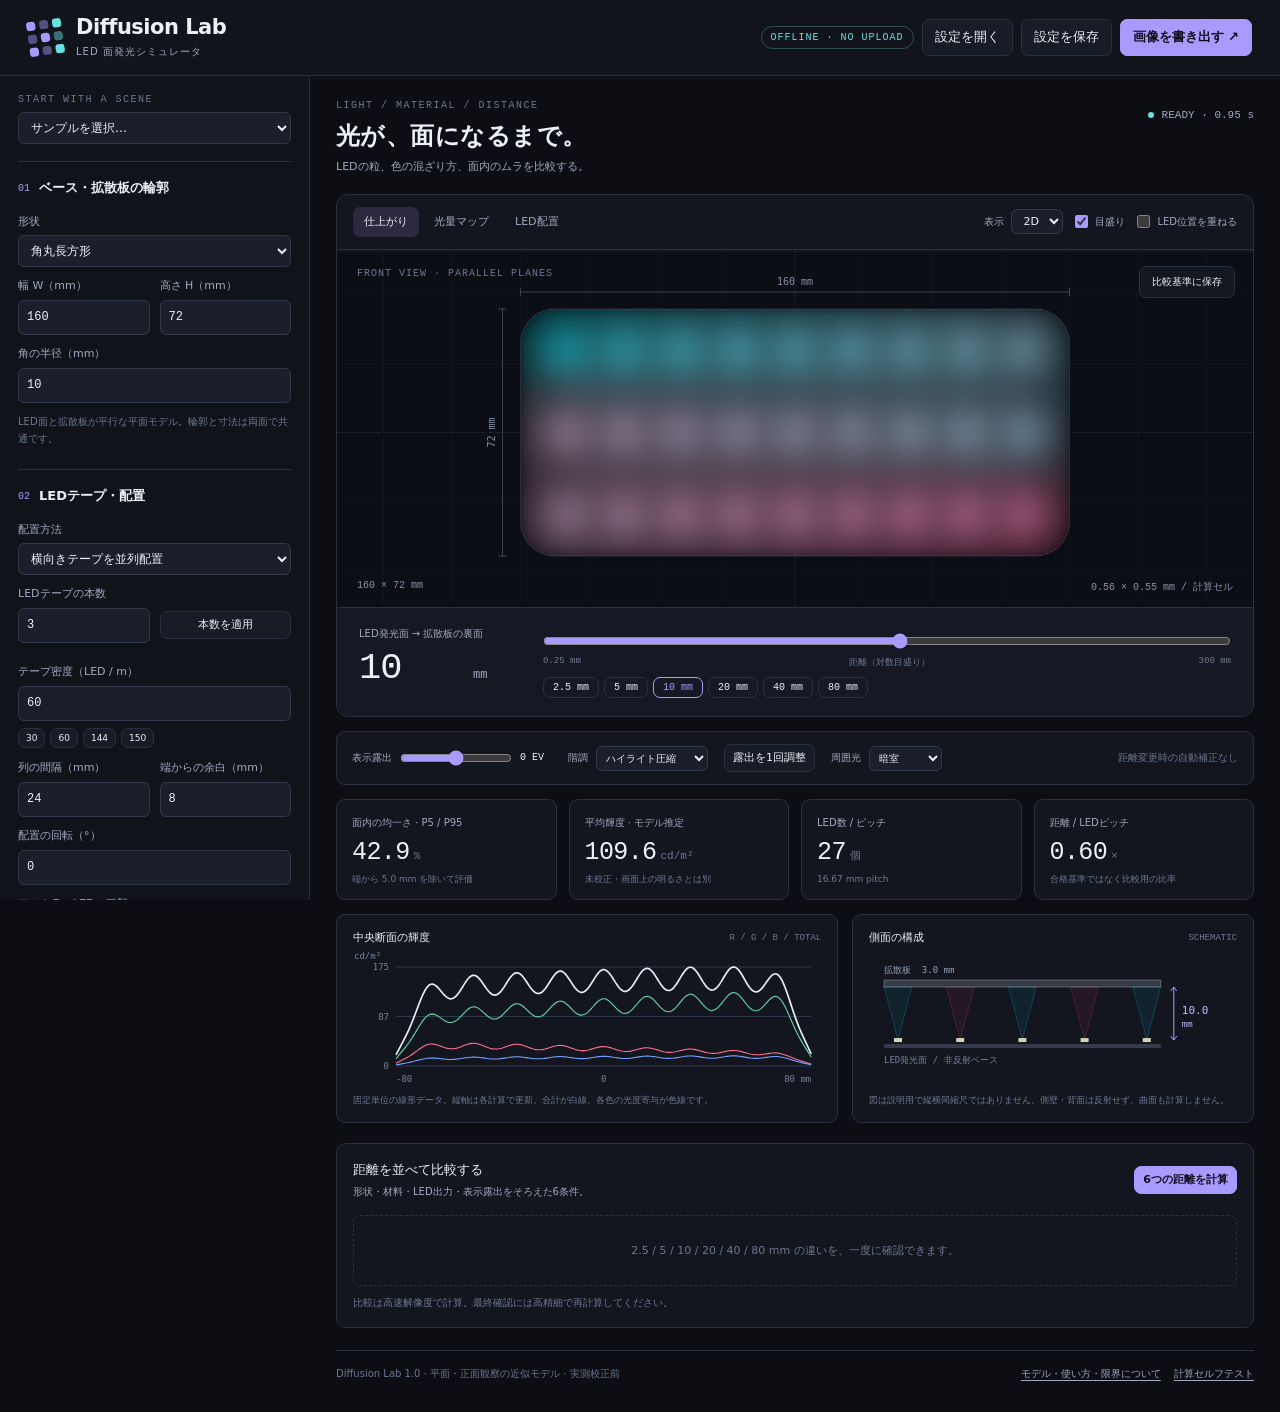
==== commit fa698427: "Add favicon and improve mounted LED tapes and layout controls" ====
--- a/index.html
+++ b/index.html
@@ -1,5 +1,5 @@
 <!doctype html>
-<html lang="ja"><head><meta charset="utf-8"><meta name="viewport" content="width=device-width,initial-scale=1"><meta name="description" content="LEDテープと拡散板の距離・形状・材質を比較する、オフライン対応の面発光シミュレータ。"><title>Diffusion Lab — LED面発光シミュレータ</title><style>:root{color-scheme:dark;--bg:#0c0e13;--panel:#13161e;--panel2:#181c26;--line:#2b3040;--text:#edf0f8;--muted:#a0a9bf;--dim:#6d7893;--accent:#a99aff;--cyan:#69e1df;--warning:#f2c985;--mono:ui-monospace,SFMono-Regular,Consolas,monospace;--sans:Inter,"Noto Sans JP","Yu Gothic UI",Meiryo,system-ui,sans-serif}*{box-sizing:border-box}body{margin:0;background:var(--bg);color:var(--text);font:13px/1.6 var(--sans)}button,input,select,textarea{font:inherit}button{cursor:pointer;color:var(--text);background:var(--panel2);border:1px solid var(--line);border-radius:7px;padding:7px 12px;transition:background .15s,border-color .15s}button:hover{background:#252a38;border-color:#737c99}button:focus-visible,input:focus-visible,select:focus-visible,textarea:focus-visible{outline:2px solid var(--cyan);outline-offset:2px}button:disabled{opacity:.4;cursor:default}button.primary{background:var(--accent);color:#10101b;border-color:var(--accent);font-weight:700}button.small{font-size:11px;padding:4px 8px}.ghost{background:transparent}.header{height:76px;display:flex;align-items:center;justify-content:space-between;gap:20px;padding:0 28px;border-bottom:1px solid var(--line);background:#11141b}.brand{display:flex;align-items:center;gap:13px}.mark{width:35px;height:35px;display:grid;grid-template-columns:repeat(3,1fr);gap:4px;transform:rotate(-8deg)}.mark span{background:#a99aff;border-radius:3px}.mark span:nth-child(3n){background:#69e1df}.mark span:nth-child(2n){opacity:.45}.brand h1{font-size:21px;line-height:1.2;letter-spacing:-.5px;margin:0}.brand .subtitle{font-size:10px;letter-spacing:1px;color:var(--muted);margin-top:4px}.header-actions{display:flex;align-items:center;gap:8px}.badge{font:10px var(--mono);letter-spacing:1px;color:var(--cyan);border:1px solid #31514f;border-radius:99px;padding:5px 9px;white-space:nowrap}.badge.warn{color:var(--warning);border-color:#5d503a}.layout{display:grid;grid-template-columns:310px minmax(0,1fr);min-height:calc(100vh - 76px)}.sidebar{border-right:1px solid var(--line);background:#10131a;padding:18px 18px 30px;max-height:calc(100vh - 76px);overflow:auto;position:sticky;top:0;scrollbar-width:thin}.sidebar .eyebrow{margin:0 0 7px}.eyebrow{font:10px var(--mono);letter-spacing:1.5px;color:var(--dim);text-transform:uppercase}.preset-top{width:100%;margin-bottom:17px}.section{border-top:1px solid var(--line);padding:16px 0 13px}.section h2{font-size:13px;margin:0 0 14px;display:flex;align-items:center;gap:9px}.section h2 span{font:10px var(--mono);color:var(--accent)}label.field{display:block;color:var(--muted);font-size:11px;margin-bottom:10px}.field>span{display:block;margin-bottom:5px}.two{display:grid;grid-template-columns:1fr 1fr;gap:10px}.three{display:grid;grid-template-columns:1fr 1fr 1fr;gap:7px}input[type=number],input[type=text],select,textarea{width:100%;border:1px solid #32384a;background:#1b1f2b;color:var(--text);border-radius:6px;padding:7px 8px;min-width:0;outline-offset:1px}input[type=number]{font-family:var(--mono);font-size:12px}select{font-size:12px}textarea{font:11px/1.6 var(--mono);resize:vertical;min-height:80px}input[type=color]{width:100%;height:34px;padding:3px;border-radius:6px;border:1px solid var(--line);background:var(--panel2);cursor:pointer}input[type=range]{accent-color:var(--accent);width:100%;cursor:pointer;height:18px;margin:3px 0}input[type=checkbox]{accent-color:var(--accent)}.inline-check{display:flex;align-items:center;gap:7px;color:var(--muted);font-size:11px;margin:8px 0}.inline-check input{margin:0}.hint{font-size:10px;line-height:1.7;color:var(--dim);margin:6px 0 9px}.hint strong{color:var(--muted);font-weight:500}.helpdetails>summary{cursor:pointer;color:var(--muted);font-size:11px;padding:6px 0}.range-head{display:flex;justify-content:space-between;gap:10px;color:var(--muted);font-size:11px}.range-head output{font:12px var(--mono);color:var(--text)}.control-line{display:flex;gap:8px;align-items:center}.control-line input[type=range]{flex:1;min-width:0}.control-line input[type=number]{width:68px;text-align:right}.rgb-label{font-size:10px;color:var(--dim);font-family:var(--mono)}.info-box{padding:10px 12px;border:1px solid #4c4436;border-radius:7px;background:#241f18;color:#c9b99e;font-size:10px;line-height:1.8}.workspace{min-width:0;padding:24px 26px 30px;max-width:1650px;width:100%;margin:auto}.title-row{display:flex;align-items:flex-start;justify-content:space-between;gap:14px;margin-bottom:18px}.title-row h2{font-size:24px;font-weight:600;letter-spacing:.02em;margin:0 0 3px}.title-row p{margin:0;color:var(--muted);font-size:11px}.status{display:flex;align-items:center;gap:8px;font:11px var(--mono);color:var(--muted);padding-top:9px;white-space:nowrap}.status .dot{height:6px;width:6px;background:var(--cyan);border-radius:50%}.status.busy .dot{background:var(--warning);animation:pulse 1s infinite}.status.error .dot{background:#ff8484}@keyframes pulse{50%{opacity:.25}}.view-card{border:1px solid var(--line);background:var(--panel);border-radius:12px;overflow:hidden}.view-toolbar{display:flex;align-items:center;justify-content:space-between;gap:10px;padding:12px 16px;border-bottom:1px solid var(--line)}.tabs{display:flex;gap:4px}.tabs button{border:none;color:var(--muted);font-size:11px;padding:6px 11px;background:transparent}.tabs button.active{color:var(--text);background:#2d2940}.view-options{display:flex;gap:12px}.view-options .inline-check{margin:0;font-size:10px}.canvas-wrap{position:relative;height:355px;background:#0b0e14;overflow:hidden}.canvas-wrap canvas{width:100%;height:100%;display:block;touch-action:none}.canvas-label{position:absolute;left:20px;top:16px;color:var(--dim);font:10px var(--mono);letter-spacing:1px;pointer-events:none}.canvas-corner{position:absolute;right:18px;top:14px;display:flex;gap:5px}.canvas-corner button{background:#141922dd;font-size:10px}.canvas-foot{position:absolute;left:20px;bottom:13px;right:20px;display:flex;justify-content:space-between;color:#8992ac;font:10px var(--mono);pointer-events:none}.heat-key{position:absolute;right:22px;top:55px;width:16px;height:110px;background:linear-gradient(to top,#0a0a26,#192475,#00a6ad,#bfde40,#ff541f);border-radius:4px;display:none}.heat-key span{position:absolute;right:23px;font:10px var(--mono);white-space:nowrap;color:var(--muted)}.heat-key span:first-child{top:-3px}.heat-key span:last-child{bottom:-3px}.distance-panel{display:grid;grid-template-columns:160px 1fr;gap:24px;padding:18px 22px;border-top:1px solid var(--line);background:#161923}.distance-label{font-size:10px;color:var(--muted)}.distance-value{font:37px/1.2 var(--mono);letter-spacing:-1.4px;margin-top:4px}.distance-value small{font:12px var(--mono);color:var(--muted);letter-spacing:0;margin-left:5px}.distance-value input{width:109px;padding:0;border:none;background:transparent;font:37px/1.2 var(--mono);letter-spacing:-1px;color:var(--text);appearance:textfield}.distance-value input::-webkit-inner-spin-button{display:none}.distance-controls{padding-top:3px}.distance-ticks{display:flex;justify-content:space-between;color:var(--dim);font:9px var(--mono);margin-top:0}.distance-presets{display:flex;gap:5px;flex-wrap:wrap;margin-top:8px}.distance-presets button{font:10px var(--mono);padding:4px 9px;background:transparent}.distance-presets button.active{border-color:var(--accent);color:var(--accent)}.metric-grid{display:grid;grid-template-columns:repeat(4,1fr);gap:12px;margin-top:14px}.metric{background:var(--panel);border:1px solid var(--line);border-radius:9px;padding:15px 15px 12px;min-width:0}.metric .name{font-size:10px;color:var(--muted)}.metric .value{font:25px/1.5 var(--mono);letter-spacing:-.6px;margin:3px 0 1px;white-space:nowrap}.metric .value small{font:11px var(--mono);letter-spacing:0;color:var(--dim);margin-left:4px}.metric .desc{font-size:9px;color:var(--dim)}.value .accent{color:var(--cyan)}.lower-grid{display:grid;grid-template-columns:1.25fr 1fr;gap:14px;margin:14px 0}.small-card{border:1px solid var(--line);border-radius:9px;background:var(--panel);padding:14px 16px;min-width:0}.card-heading{display:flex;justify-content:space-between;align-items:center;gap:8px;margin-bottom:4px}.card-heading h3{font-size:11px;margin:0;font-weight:500}.card-heading span{font:9px var(--mono);color:var(--dim)}#profileCanvas,#sectionCanvas{display:block;width:100%;height:140px}.card-note{color:var(--dim);font-size:9px;line-height:1.5;margin-top:4px}.display-controls{display:flex;align-items:center;flex-wrap:wrap;gap:16px;padding:12px 15px;background:var(--panel);border:1px solid var(--line);border-radius:9px;margin-top:14px}.display-controls label{font-size:10px;color:var(--muted);display:flex;align-items:center;gap:8px}.display-controls input[type=range]{width:112px}.display-controls output{min-width:32px;color:var(--text);font-family:var(--mono)}.display-controls select{font-size:10px;width:auto;padding:5px}.display-controls .auto{margin-left:auto;font-size:10px}.warning-list{margin-top:10px;color:#d8be8e;font-size:10px;line-height:1.8;min-height:0}.warning-list:empty{display:none}.compare-card{margin-top:20px;border:1px solid var(--line);background:var(--panel);border-radius:10px;padding:16px}.compare-title{display:flex;align-items:center;justify-content:space-between;gap:10px}.compare-title h3{font-size:13px;font-weight:500;margin:0}.compare-title p{font-size:10px;color:var(--muted);margin:3px 0 0}.compare-title .actions{display:flex;gap:7px}.comparison-tiles{display:grid;grid-template-columns:repeat(6,minmax(0,1fr));gap:9px;margin-top:15px}.tile{border:1px solid var(--line);background:#0c0f15;border-radius:7px;padding:8px;cursor:pointer;text-align:left;min-width:0}.tile:hover{border-color:var(--accent)}.tile canvas{display:block;width:100%;height:83px}.tile .gap{font:12px var(--mono);color:var(--text);display:flex;justify-content:space-between}.tile .tile-sub{font:9px/1.8 var(--mono);color:var(--muted)}.tile.pass{border-color:#376761}.empty-comparison{grid-column:1/-1;text-align:center;color:var(--dim);padding:26px 10px;font-size:11px;border:1px dashed #2b3040;border-radius:7px}.sweep-bottom{display:grid;grid-template-columns:1.2fr 1fr;gap:15px;margin-top:16px}#sweepCanvas{display:block;width:100%;height:130px}.sweep-explain{font-size:10px;line-height:1.9;color:var(--muted);padding:8px 4px}.target-control{display:flex;align-items:center;gap:6px;font-size:10px;margin-bottom:7px}.target-control input{width:61px;padding:4px 6px}.compare-status{font-size:10px;color:var(--dim);margin-top:9px}.baseline-area{display:grid;grid-template-columns:1fr 1fr;gap:12px;margin-top:12px}.baseline-pane{min-width:0;border:1px solid var(--line);border-radius:6px;padding:10px}.baseline-pane h4{font-size:10px;font-weight:400;color:var(--muted);margin:0 0 7px}.baseline-pane canvas{display:block;width:100%;height:170px}.baseline-pane p{font-size:10px;color:var(--dim);margin:5px 0 0}.footer{font-size:10px;color:var(--dim);display:flex;justify-content:space-between;gap:15px;margin-top:22px;border-top:1px solid var(--line);padding-top:15px}.footer button{color:var(--muted);padding:0;border:0;border-radius:0;background:none;text-decoration:underline;text-underline-offset:3px;font-size:10px}.toast{position:fixed;left:50%;bottom:28px;transform:translateX(-50%);background:#2d3445;border:1px solid #616e8f;box-shadow:0 5px 30px #0008;color:var(--text);padding:11px 18px;border-radius:8px;z-index:100;max-width:90vw;font-size:12px}.modal-backdrop{position:fixed;inset:0;background:#000a;display:flex;align-items:center;justify-content:center;padding:30px;z-index:90}.modal{max-width:800px;width:100%;max-height:90vh;overflow:auto;background:#161b25;border:1px solid #424b63;border-radius:13px;padding:28px 32px;line-height:1.9}.modal h2{font-size:21px;margin:0 0 14px}.modal h3{font-size:14px;color:var(--cyan);margin-top:22px}.modal p,.modal li{font-size:12px;color:#bcc5d8}.modal code{font-size:11px;color:#e5defc;background:#252636;padding:1px 4px;border-radius:3px}.modal a{color:var(--accent)}.modal-close{float:right}.modal .equation{padding:14px;background:#10141e;border-radius:7px;font:12px/2 var(--mono);overflow:auto}.hidden,[hidden]{display:none!important}.loading-overlay{position:absolute;inset:0;display:flex;align-items:center;justify-content:center;color:var(--muted);background:#0b0e14cc;pointer-events:none;font-size:12px}.error-banner{color:#ffc0bb;background:#352021;border:1px solid #80433e;border-radius:8px;margin-bottom:14px;padding:12px 14px;font-size:12px}.icon-btn{padding:4px 8px!important}.material-color-row{display:grid;grid-template-columns:1fr 43px;gap:8px}.material-color-row input[type=text]{font:12px var(--mono);letter-spacing:1px}.material-color-row input[type=color]{height:33px}.manual-tools{display:flex;gap:5px;flex-wrap:wrap;margin:7px 0}.interaction-hint{color:var(--cyan);font-size:10px;line-height:1.8;margin-top:5px}.preset-inline{display:flex;gap:5px;flex-wrap:wrap;margin-top:-3px;margin-bottom:11px}.preset-inline button{font-size:9px;padding:2px 7px}.progress-line{height:2px;background:transparent}.progress-line i{display:block;background:var(--accent);height:100%;width:0;transition:width .2s}.show-mobile{display:none}@media(min-width:1700px){.canvas-wrap{height:450px}.sidebar{padding:24px}.layout{grid-template-columns:335px 1fr}.workspace{padding:28px 38px}}@media(max-width:1150px){.workspace{padding:20px 18px}.layout{grid-template-columns:280px 1fr}.sidebar{padding:16px 14px}.metric-grid{gap:8px}.metric{padding:12px 10px}.metric .value{font-size:21px}.view-toolbar{padding:10px}.view-options{gap:6px}.view-options .inline-check{font-size:9px}.header{padding:0 18px}.header .badge{display:none}.lower-grid{grid-template-columns:1fr 1fr}.comparison-tiles{grid-template-columns:repeat(3,1fr)}}@media(max-width:820px){.header{height:auto;min-height:76px;padding:16px;align-items:flex-start;flex-wrap:wrap;gap:12px}.header-actions{flex-wrap:wrap}.header-actions button{font-size:11px;padding:5px 9px}.brand h1{font-size:19px}.layout{display:flex;flex-direction:column}.sidebar{position:static;max-height:none;display:none;border-right:none;border-bottom:1px solid var(--line);padding:18px}.sidebar.open{display:block}.workspace{padding:18px 14px}.show-mobile{display:block}.title-row h2{font-size:21px}.status{font-size:9px}.canvas-wrap{height:280px}.view-toolbar{flex-wrap:wrap}.distance-panel{grid-template-columns:115px 1fr;gap:12px;padding:14px}.distance-value,.distance-value input{font-size:29px}.distance-value input{width:80px}.distance-presets button{font-size:9px;padding:3px 6px}.metric-grid{grid-template-columns:1fr 1fr}.lower-grid{grid-template-columns:1fr}.sweep-bottom{grid-template-columns:1fr}.compare-title{align-items:flex-start;flex-direction:column}.display-controls{gap:10px}.display-controls .auto{margin-left:0}.modal-backdrop{padding:12px}.modal{padding:22px 18px}.footer{flex-direction:column;gap:8px}.baseline-area{grid-template-columns:1fr}.comparison-tiles{gap:7px}}
+<html lang="ja"><head><meta charset="utf-8"><meta name="viewport" content="width=device-width,initial-scale=1"><meta name="description" content="LEDテープと拡散板の距離・形状・材質を比較する、オフライン対応の面発光シミュレータ。"><title>Diffusion Lab — LED面発光シミュレータ</title><link rel="icon" type="image/svg+xml" sizes="any" href="data:image/svg+xml,%3Csvg%20xmlns%3D%22http%3A%2F%2Fwww.w3.org%2F2000%2Fsvg%22%20viewBox%3D%220%200%2042%2042%22%3E%3Cg%20transform%3D%22rotate%28-8%2021%2021%29%22%3E%3Crect%20x%3D%223.5%22%20y%3D%223.5%22%20width%3D%229%22%20height%3D%229%22%20rx%3D%223%22%20fill%3D%22%23a99aff%22%2F%3E%3Crect%20x%3D%2216.5%22%20y%3D%223.5%22%20width%3D%229%22%20height%3D%229%22%20rx%3D%223%22%20fill%3D%22%23a99aff%22%20opacity%3D%220.45%22%2F%3E%3Crect%20x%3D%2229.5%22%20y%3D%223.5%22%20width%3D%229%22%20height%3D%229%22%20rx%3D%223%22%20fill%3D%22%2369e1df%22%2F%3E%3Crect%20x%3D%223.5%22%20y%3D%2216.5%22%20width%3D%229%22%20height%3D%229%22%20rx%3D%223%22%20fill%3D%22%23a99aff%22%20opacity%3D%220.45%22%2F%3E%3Crect%20x%3D%2216.5%22%20y%3D%2216.5%22%20width%3D%229%22%20height%3D%229%22%20rx%3D%223%22%20fill%3D%22%23a99aff%22%2F%3E%3Crect%20x%3D%2229.5%22%20y%3D%2216.5%22%20width%3D%229%22%20height%3D%229%22%20rx%3D%223%22%20fill%3D%22%2369e1df%22%20opacity%3D%220.45%22%2F%3E%3Crect%20x%3D%223.5%22%20y%3D%2229.5%22%20width%3D%229%22%20height%3D%229%22%20rx%3D%223%22%20fill%3D%22%23a99aff%22%2F%3E%3Crect%20x%3D%2216.5%22%20y%3D%2229.5%22%20width%3D%229%22%20height%3D%229%22%20rx%3D%223%22%20fill%3D%22%23a99aff%22%20opacity%3D%220.45%22%2F%3E%3Crect%20x%3D%2229.5%22%20y%3D%2229.5%22%20width%3D%229%22%20height%3D%229%22%20rx%3D%223%22%20fill%3D%22%2369e1df%22%2F%3E%3C%2Fg%3E%3C%2Fsvg%3E"><style>:root{color-scheme:dark;--bg:#0c0e13;--panel:#13161e;--panel2:#181c26;--line:#2b3040;--text:#edf0f8;--muted:#a0a9bf;--dim:#6d7893;--accent:#a99aff;--cyan:#69e1df;--warning:#f2c985;--mono:ui-monospace,SFMono-Regular,Consolas,monospace;--sans:Inter,"Noto Sans JP","Yu Gothic UI",Meiryo,system-ui,sans-serif}*{box-sizing:border-box}body{margin:0;background:var(--bg);color:var(--text);font:13px/1.6 var(--sans)}button,input,select,textarea{font:inherit}button{cursor:pointer;color:var(--text);background:var(--panel2);border:1px solid var(--line);border-radius:7px;padding:7px 12px;transition:background .15s,border-color .15s}button:hover{background:#252a38;border-color:#737c99}button:focus-visible,input:focus-visible,select:focus-visible,textarea:focus-visible{outline:2px solid var(--cyan);outline-offset:2px}button:disabled{opacity:.4;cursor:default}button.primary{background:var(--accent);color:#10101b;border-color:var(--accent);font-weight:700}button.small{font-size:11px;padding:4px 8px}.ghost{background:transparent}.header{height:76px;display:flex;align-items:center;justify-content:space-between;gap:20px;padding:0 28px;border-bottom:1px solid var(--line);background:#11141b}.brand{display:flex;align-items:center;gap:13px}.mark{width:35px;height:35px;display:grid;grid-template-columns:repeat(3,1fr);gap:4px;transform:rotate(-8deg)}.mark span{background:#a99aff;border-radius:3px}.mark span:nth-child(3n){background:#69e1df}.mark span:nth-child(2n){opacity:.45}.brand h1{font-size:21px;line-height:1.2;letter-spacing:-.5px;margin:0}.brand .subtitle{font-size:10px;letter-spacing:1px;color:var(--muted);margin-top:4px}.header-actions{display:flex;align-items:center;gap:8px}.badge{font:10px var(--mono);letter-spacing:1px;color:var(--cyan);border:1px solid #31514f;border-radius:99px;padding:5px 9px;white-space:nowrap}.badge.warn{color:var(--warning);border-color:#5d503a}.layout{display:grid;grid-template-columns:310px minmax(0,1fr);min-height:calc(100vh - 76px)}.sidebar{border-right:1px solid var(--line);background:#10131a;padding:18px 18px 30px;max-height:calc(100vh - 76px);overflow:auto;position:sticky;top:0;scrollbar-width:thin}.sidebar .eyebrow{margin:0 0 7px}.eyebrow{font:10px var(--mono);letter-spacing:1.5px;color:var(--dim);text-transform:uppercase}.preset-top{width:100%;margin-bottom:17px}.section{border-top:1px solid var(--line);padding:16px 0 13px}.section h2{font-size:13px;margin:0 0 14px;display:flex;align-items:center;gap:9px}.section h2 span{font:10px var(--mono);color:var(--accent)}label.field{display:block;color:var(--muted);font-size:11px;margin-bottom:10px}.field>span{display:block;margin-bottom:5px}.two{display:grid;grid-template-columns:1fr 1fr;gap:10px}.three{display:grid;grid-template-columns:1fr 1fr 1fr;gap:7px}input[type=number],input[type=text],select,textarea{width:100%;border:1px solid #32384a;background:#1b1f2b;color:var(--text);border-radius:6px;padding:7px 8px;min-width:0;outline-offset:1px}input[type=number]{font-family:var(--mono);font-size:12px}select{font-size:12px}textarea{font:11px/1.6 var(--mono);resize:vertical;min-height:80px}input[type=color]{width:100%;height:34px;padding:3px;border-radius:6px;border:1px solid var(--line);background:var(--panel2);cursor:pointer}input[type=range]{accent-color:var(--accent);width:100%;cursor:pointer;height:18px;margin:3px 0}input[type=checkbox]{accent-color:var(--accent)}.inline-check{display:flex;align-items:center;gap:7px;color:var(--muted);font-size:11px;margin:8px 0}.inline-check input{margin:0}.hint{font-size:10px;line-height:1.7;color:var(--dim);margin:6px 0 9px}.hint strong{color:var(--muted);font-weight:500}.helpdetails>summary{cursor:pointer;color:var(--muted);font-size:11px;padding:6px 0}.range-head{display:flex;justify-content:space-between;gap:10px;color:var(--muted);font-size:11px}.range-head output{font:12px var(--mono);color:var(--text)}.control-line{display:flex;gap:8px;align-items:center}.control-line input[type=range]{flex:1;min-width:0}.control-line input[type=number]{width:68px;text-align:right}.rgb-label{font-size:10px;color:var(--dim);font-family:var(--mono)}.info-box{padding:10px 12px;border:1px solid #4c4436;border-radius:7px;background:#241f18;color:#c9b99e;font-size:10px;line-height:1.8}.workspace{min-width:0;padding:24px 26px 30px;max-width:1650px;width:100%;margin:auto}.title-row{display:flex;align-items:flex-start;justify-content:space-between;gap:14px;margin-bottom:18px}.title-row h2{font-size:24px;font-weight:600;letter-spacing:.02em;margin:0 0 3px}.title-row p{margin:0;color:var(--muted);font-size:11px}.status{display:flex;align-items:center;gap:8px;font:11px var(--mono);color:var(--muted);padding-top:9px;white-space:nowrap}.status .dot{height:6px;width:6px;background:var(--cyan);border-radius:50%}.status.busy .dot{background:var(--warning);animation:pulse 1s infinite}.status.error .dot{background:#ff8484}@keyframes pulse{50%{opacity:.25}}.view-card{border:1px solid var(--line);background:var(--panel);border-radius:12px;overflow:hidden}.view-toolbar{display:flex;align-items:center;justify-content:space-between;gap:10px;padding:12px 16px;border-bottom:1px solid var(--line)}.tabs{display:flex;gap:4px}.tabs button{border:none;color:var(--muted);font-size:11px;padding:6px 11px;background:transparent}.tabs button.active{color:var(--text);background:#2d2940}.view-options{display:flex;gap:12px}.view-options .inline-check{margin:0;font-size:10px}.canvas-wrap{position:relative;height:355px;background:#0b0e14;overflow:hidden}.canvas-wrap canvas{width:100%;height:100%;display:block;touch-action:none}.canvas-label{position:absolute;left:20px;top:16px;color:var(--dim);font:10px var(--mono);letter-spacing:1px;pointer-events:none}.canvas-corner{position:absolute;right:18px;top:14px;display:flex;gap:5px}.canvas-corner button{background:#141922dd;font-size:10px}.canvas-foot{position:absolute;left:20px;bottom:13px;right:20px;display:flex;justify-content:space-between;color:#8992ac;font:10px var(--mono);pointer-events:none}.heat-key{position:absolute;right:22px;top:55px;width:16px;height:110px;background:linear-gradient(to top,#0a0a26,#192475,#00a6ad,#bfde40,#ff541f);border-radius:4px;display:none}.heat-key span{position:absolute;right:23px;font:10px var(--mono);white-space:nowrap;color:var(--muted)}.heat-key span:first-child{top:-3px}.heat-key span:last-child{bottom:-3px}.distance-panel{display:grid;grid-template-columns:160px 1fr;gap:24px;padding:18px 22px;border-top:1px solid var(--line);background:#161923}.distance-label{font-size:10px;color:var(--muted)}.distance-value{font:37px/1.2 var(--mono);letter-spacing:-1.4px;margin-top:4px}.distance-value small{font:12px var(--mono);color:var(--muted);letter-spacing:0;margin-left:5px}.distance-value input{width:109px;padding:0;border:none;background:transparent;font:37px/1.2 var(--mono);letter-spacing:-1px;color:var(--text);appearance:textfield}.distance-value input::-webkit-inner-spin-button{display:none}.distance-controls{padding-top:3px}.distance-ticks{display:flex;justify-content:space-between;color:var(--dim);font:9px var(--mono);margin-top:0}.distance-presets{display:flex;gap:5px;flex-wrap:wrap;margin-top:8px}.distance-presets button{font:10px var(--mono);padding:4px 9px;background:transparent}.distance-presets button.active{border-color:var(--accent);color:var(--accent)}.metric-grid{display:grid;grid-template-columns:repeat(4,1fr);gap:12px;margin-top:14px}.metric{background:var(--panel);border:1px solid var(--line);border-radius:9px;padding:15px 15px 12px;min-width:0}.metric .name{font-size:10px;color:var(--muted)}.metric .value{font:25px/1.5 var(--mono);letter-spacing:-.6px;margin:3px 0 1px;white-space:nowrap}.metric .value small{font:11px var(--mono);letter-spacing:0;color:var(--dim);margin-left:4px}.metric .desc{font-size:9px;color:var(--dim)}.value .accent{color:var(--cyan)}.lower-grid{display:grid;grid-template-columns:1.25fr 1fr;gap:14px;margin:14px 0}.small-card{border:1px solid var(--line);border-radius:9px;background:var(--panel);padding:14px 16px;min-width:0}.card-heading{display:flex;justify-content:space-between;align-items:center;gap:8px;margin-bottom:4px}.card-heading h3{font-size:11px;margin:0;font-weight:500}.card-heading span{font:9px var(--mono);color:var(--dim)}#profileCanvas,#sectionCanvas{display:block;width:100%;height:140px}.card-note{color:var(--dim);font-size:9px;line-height:1.5;margin-top:4px}.display-controls{display:flex;align-items:center;flex-wrap:wrap;gap:16px;padding:12px 15px;background:var(--panel);border:1px solid var(--line);border-radius:9px;margin-top:14px}.display-controls label{font-size:10px;color:var(--muted);display:flex;align-items:center;gap:8px}.display-controls input[type=range]{width:112px}.display-controls output{min-width:32px;color:var(--text);font-family:var(--mono)}.display-controls select{font-size:10px;width:auto;padding:5px}.display-controls .auto{margin-left:auto;font-size:10px}.warning-list{margin-top:10px;color:#d8be8e;font-size:10px;line-height:1.8;min-height:0}.warning-list:empty{display:none}.compare-card{margin-top:20px;border:1px solid var(--line);background:var(--panel);border-radius:10px;padding:16px}.compare-title{display:flex;align-items:center;justify-content:space-between;gap:10px}.compare-title h3{font-size:13px;font-weight:500;margin:0}.compare-title p{font-size:10px;color:var(--muted);margin:3px 0 0}.compare-title .actions{display:flex;gap:7px}.comparison-tiles{display:grid;grid-template-columns:repeat(6,minmax(0,1fr));gap:9px;margin-top:15px}.tile{border:1px solid var(--line);background:#0c0f15;border-radius:7px;padding:8px;cursor:pointer;text-align:left;min-width:0}.tile:hover{border-color:var(--accent)}.tile canvas{display:block;width:100%;height:83px}.tile .gap{font:12px var(--mono);color:var(--text);display:flex;justify-content:space-between}.tile .tile-sub{font:9px/1.8 var(--mono);color:var(--muted)}.tile.pass{border-color:#376761}.empty-comparison{grid-column:1/-1;text-align:center;color:var(--dim);padding:26px 10px;font-size:11px;border:1px dashed #2b3040;border-radius:7px}.sweep-bottom{display:grid;grid-template-columns:1.2fr 1fr;gap:15px;margin-top:16px}#sweepCanvas{display:block;width:100%;height:130px}.sweep-explain{font-size:10px;line-height:1.9;color:var(--muted);padding:8px 4px}.target-control{display:flex;align-items:center;gap:6px;font-size:10px;margin-bottom:7px}.target-control input{width:61px;padding:4px 6px}.compare-status{font-size:10px;color:var(--dim);margin-top:9px}.baseline-area{display:grid;grid-template-columns:1fr 1fr;gap:12px;margin-top:12px}.baseline-pane{min-width:0;border:1px solid var(--line);border-radius:6px;padding:10px}.baseline-pane h4{font-size:10px;font-weight:400;color:var(--muted);margin:0 0 7px}.baseline-pane canvas{display:block;width:100%;height:170px}.baseline-pane p{font-size:10px;color:var(--dim);margin:5px 0 0}.footer{font-size:10px;color:var(--dim);display:flex;justify-content:space-between;gap:15px;margin-top:22px;border-top:1px solid var(--line);padding-top:15px}.footer button{color:var(--muted);padding:0;border:0;border-radius:0;background:none;text-decoration:underline;text-underline-offset:3px;font-size:10px}.toast{position:fixed;left:50%;bottom:28px;transform:translateX(-50%);background:#2d3445;border:1px solid #616e8f;box-shadow:0 5px 30px #0008;color:var(--text);padding:11px 18px;border-radius:8px;z-index:100;max-width:90vw;font-size:12px}.modal-backdrop{position:fixed;inset:0;background:#000a;display:flex;align-items:center;justify-content:center;padding:30px;z-index:90}.modal{max-width:800px;width:100%;max-height:90vh;overflow:auto;background:#161b25;border:1px solid #424b63;border-radius:13px;padding:28px 32px;line-height:1.9}.modal h2{font-size:21px;margin:0 0 14px}.modal h3{font-size:14px;color:var(--cyan);margin-top:22px}.modal p,.modal li{font-size:12px;color:#bcc5d8}.modal code{font-size:11px;color:#e5defc;background:#252636;padding:1px 4px;border-radius:3px}.modal a{color:var(--accent)}.modal-close{float:right}.modal .equation{padding:14px;background:#10141e;border-radius:7px;font:12px/2 var(--mono);overflow:auto}.hidden,[hidden]{display:none!important}.loading-overlay{position:absolute;inset:0;display:flex;align-items:center;justify-content:center;color:var(--muted);background:#0b0e14cc;pointer-events:none;font-size:12px}.error-banner{color:#ffc0bb;background:#352021;border:1px solid #80433e;border-radius:8px;margin-bottom:14px;padding:12px 14px;font-size:12px}.icon-btn{padding:4px 8px!important}.material-color-row{display:grid;grid-template-columns:1fr 43px;gap:8px}.material-color-row input[type=text]{font:12px var(--mono);letter-spacing:1px}.material-color-row input[type=color]{height:33px}.manual-tools{display:flex;gap:5px;flex-wrap:wrap;margin:7px 0}.interaction-hint{color:var(--cyan);font-size:10px;line-height:1.8;margin-top:5px}.preset-inline{display:flex;gap:5px;flex-wrap:wrap;margin-top:-3px;margin-bottom:11px}.preset-inline button{font-size:9px;padding:2px 7px}.progress-line{height:2px;background:transparent}.progress-line i{display:block;background:var(--accent);height:100%;width:0;transition:width .2s}.show-mobile{display:none}@media(min-width:1700px){.canvas-wrap{height:450px}.sidebar{padding:24px}.layout{grid-template-columns:335px 1fr}.workspace{padding:28px 38px}}@media(max-width:1150px){.workspace{padding:20px 18px}.layout{grid-template-columns:280px 1fr}.sidebar{padding:16px 14px}.metric-grid{gap:8px}.metric{padding:12px 10px}.metric .value{font-size:21px}.view-toolbar{padding:10px}.view-options{gap:6px}.view-options .inline-check{font-size:9px}.header{padding:0 18px}.header .badge{display:none}.lower-grid{grid-template-columns:1fr 1fr}.comparison-tiles{grid-template-columns:repeat(3,1fr)}}@media(max-width:820px){.header{height:auto;min-height:76px;padding:16px;align-items:flex-start;flex-wrap:wrap;gap:12px}.header-actions{flex-wrap:wrap}.header-actions button{font-size:11px;padding:5px 9px}.brand h1{font-size:19px}.layout{display:flex;flex-direction:column}.sidebar{position:static;max-height:none;display:none;border-right:none;border-bottom:1px solid var(--line);padding:18px}.sidebar.open{display:block}.workspace{padding:18px 14px}.show-mobile{display:block}.title-row h2{font-size:21px}.status{font-size:9px}.canvas-wrap{height:280px}.view-toolbar{flex-wrap:wrap}.distance-panel{grid-template-columns:115px 1fr;gap:12px;padding:14px}.distance-value,.distance-value input{font-size:29px}.distance-value input{width:80px}.distance-presets button{font-size:9px;padding:3px 6px}.metric-grid{grid-template-columns:1fr 1fr}.lower-grid{grid-template-columns:1fr}.sweep-bottom{grid-template-columns:1fr}.compare-title{align-items:flex-start;flex-direction:column}.display-controls{gap:10px}.display-controls .auto{margin-left:0}.modal-backdrop{padding:12px}.modal{padding:22px 18px}.footer{flex-direction:column;gap:8px}.baseline-area{grid-template-columns:1fr}.comparison-tiles{gap:7px}}
 .led-value-summary{color:var(--warning)}.led-spec-details p{margin:6px 0}.led-spec-details a{color:var(--cyan)}input[readonly]{color:var(--muted);background:var(--panel)}
 
 .tape-editor{border:1px solid #375951;border-radius:7px;padding:10px;margin:12px 0}.tape-editor .field{min-width:0}.tape-editor .invalid{color:#ffc0bb}.tape-editor input[aria-invalid="true"]{border-color:#ce766c}
@@ -8,18 +8,21 @@
 
 /* テープ編集・演出・立体表示 */
 .count-apply{align-self:center;margin-top:12px}.align-tools{display:grid;grid-template-columns:repeat(3,minmax(0,1fr));gap:5px;margin:8px 0}.align-tools button{font-size:11px;padding:8px 3px}.gaming-controls{padding:10px;border:1px solid #394259;border-radius:9px;margin:10px 0;background:#151b28}.camera-controls{padding:10px 16px;display:flex;flex-wrap:wrap;align-items:center;gap:10px;border-top:1px solid #30384b}.camera-controls[hidden]{display:none}.camera-controls label{display:flex;align-items:center;gap:5px;font-size:11px;color:#a0abc0}.camera-controls input{width:95px}.camera-controls p{flex-basis:100%;margin:0;font-size:10px;color:#8590a8}.view-options select{padding:4px 7px;font-size:11px;width:auto}.view-toolbar{flex-wrap:wrap;gap:9px}.view-options{flex-wrap:wrap}.gaming-controls output{color:#71e5cf}.interaction-hint{overflow-wrap:anywhere}
+
+/* テープのキーボード移動・回転ハンドル */
+#mainCanvas:focus-visible{outline:2px solid #71e5cf;outline-offset:-3px}.tape-rotation-mode{position:absolute;left:14px;top:42px;max-width:calc(100% - 28px);padding:7px 10px;border:1px solid #a99aff88;border-radius:7px;background:#171624ed;display:flex;align-items:center;gap:9px;flex-wrap:wrap;font-size:10px;color:#d7ccff}.tape-rotation-mode strong{font-weight:500}.tape-rotation-mode span{font-size:9px;color:#b7b0cb}.tape-rotation-mode output{font-family:var(--mono);margin-left:6px}.rotation-active{border:1px solid #a99aff88;border-radius:7px;padding:7px;margin-top:9px}.tape-rotation-mode[hidden]{display:none}
 </style></head><body>
 <header class="header"><div class="brand"><div class="mark" aria-hidden="true"><span></span><span></span><span></span><span></span><span></span><span></span><span></span><span></span><span></span></div><div><h1>Diffusion Lab</h1><div class="subtitle">LED 面発光シミュレータ</div></div></div><div class="header-actions"><span class="badge">OFFLINE · NO UPLOAD</span><button id="mobileToggle" class="show-mobile">条件を表示</button><button id="loadBtn">設定を開く</button><button id="saveBtn">設定を保存</button><button id="pngBtn" class="primary">画像を書き出す ↗</button></div></header>
 <main class="layout">
 <aside class="sidebar" id="sidebar" aria-label="シミュレーション設定">
 <div class="eyebrow">START WITH A SCENE</div><select id="scenePreset" class="preset-top" aria-label="サンプルシーン"><option value="">サンプルを選択…</option><option value="color">混色を見る · 2色グラデーション</option><option value="strip">LEDの粒を見る · 細い直線</option><option value="panel">面の均一さを見る · 白色パネル</option><option value="ring">リング型 · WS2812C-2020 / 150 LED/m</option><option value="foam">3 mm 白色フォーム風</option><option value="rgb">近距離のRGB分離を見る</option><option value="reset">初期状態に戻す</option></select>
 <section class="section"><h2><span>01</span> ベース・拡散板の輪郭</h2><label class="field"><span>形状</span><select data-key="shape"><option value="rect">長方形</option><option value="rounded">角丸長方形</option><option value="ellipse">円・楕円</option><option value="ring">円環・楕円環</option><option value="polygon">自由な多角形</option><option value="svg">SVGパスの輪郭</option></select></label><div class="two"><label class="field"><span>幅 W（mm）</span><input data-key="width" type="number" min="10" max="2000" step="1"></label><label class="field"><span>高さ H（mm）</span><input data-key="height" type="number" min="10" max="2000" step="1"></label></div><label class="field" data-show="shape:rounded"><span>角の半径（mm）</span><input data-key="radius" type="number" min="0" max="1000" step="1"></label><label class="field" data-show="shape:ring"><span>内径 / 外径（比率）</span><input data-key="hole" type="number" min="0.05" max="0.95" step="0.01"></label><div data-show="shape:polygon"><label class="field"><span>輪郭の頂点（左上 0,0 ／右下 100,100）</span><textarea data-key="polygon" spellcheck="false"></textarea></label><p class="hint">外周に沿った順番で x,y を入力。自己交差・穴付き多角形には非対応です。</p></div><div id="svgEditor" data-show="shape:svg" class="svg-editor"><div class="manual-tools"><button id="svgFileBtn" class="small">SVGファイルを開く</button></div><input id="svgFileInput" type="file" accept=".svg,image/svg+xml" hidden><label class="field"><span>SVG全文 または pathのd属性</span><textarea id="svgSource" spellcheck="false" maxlength="2097152" placeholder="M0 0 H100 V60 H0 Z" aria-describedby="svgHint svgImportStatus"></textarea></label><label class="field"><span>塗り規則</span><select id="svgFillRule"><option value="auto">SVGの指定を使う</option><option value="nonzero">nonzero</option><option value="evenodd">evenodd（入れ子を穴にする）</option></select></label><label class="inline-check"><input id="svgKeepAspect" type="checkbox" checked>取り込み時に縦横比を保つ</label><div class="manual-tools"><button id="svgApplyBtn" class="small">全パスを輪郭に適用</button></div><p id="svgImportStatus" class="interaction-hint" role="status" aria-live="polite"></p><p id="svgShapeSummary" class="hint"></p><p id="svgHint" class="hint">全path要素の塗り領域をまとめて取り込みます。重なり・離れた輪郭・穴に対応。曲線は線分で近似します。実寸は幅・高さ（mm）で指定してください。</p><p class="hint">SVGの余白・線幅・装飾は輪郭に含みません。図形・文字はSVG編集ソフトでパスへ変換してください。defs内のパス・use・CSS変換には未対応です。</p></div><p class="hint">LED面と拡散板が平行な平面モデル。輪郭と寸法は両面で共通です。</p></section>
-<section class="section"><h2><span>02</span> LEDテープ・配置</h2><label class="field"><span>配置方法</span><select data-key="layout"><option value="rows">横向きテープを並列配置</option><option value="grid">正方格子のパネル</option><option value="perimeter">輪郭に沿って配置</option><option value="ring">円・楕円に沿って配置</option><option value="path">自由なテープ経路</option><option value="manual">テープ位置を個別に調整</option></select></label><div class="two"><label class="field"><span>LEDテープの本数</span><input id="tapeCount" type="number" min="1" max="100" step="1" aria-describedby="tapeCountStatus"></label><button id="applyTapeCount" class="small count-apply">本数を適用</button></div><p id="tapeCountStatus" class="interaction-hint" role="status" aria-live="polite"></p><div data-hide="layout:manual"><label class="field"><span>テープ密度（LED / m）</span><input data-key="density" type="number" min="1" max="1000" step="1"></label><div class="preset-inline"><button data-density="30">30</button><button data-density="60">60</button><button data-density="144">144</button><button data-density="150">150</button></div></div><div class="two"><label class="field" data-show="layout:rows"><span>列の間隔（mm）</span><input data-key="rowSpacing" type="number" min="1" max="1000" step="1"></label><label class="field" data-hide="layout:manual,path"><span>端からの余白（mm）</span><input data-key="inset" type="number" min="0" max="1000" step="1"></label></div><label class="field" data-show="layout:rows,grid"><span>配置の回転（°）</span><input data-key="rotation" type="number" min="-180" max="180" step="1"></label><div data-show="layout:path"><label class="field"><span>経路の点（mm、中心が 0,0）</span><textarea data-key="path" spellcheck="false"></textarea></label><div class="manual-tools"><button id="pathDrawBtn" class="small">画面で経路を描く</button><button id="pathFinishBtn" class="small">確定</button></div><p class="hint">x は右方向、y は下方向。各点を直線でつなぎ、指定ピッチで配置します。</p></div><div id="tapeEditor" data-show="view:layout" class="tape-editor"><label class="field"><span>編集するLEDテープ</span><select id="tapeSelect" aria-describedby="tapeHint"><option value="-1">テープを選択</option></select></label><div class="two"><label class="field"><span>先頭LEDのX（mm）</span><input id="tapeX" type="number" step="0.1" disabled aria-describedby="tapeHint tapePositionStatus"></label><label class="field"><span>先頭LEDのY（mm）</span><input id="tapeY" type="number" step="0.1" disabled aria-describedby="tapeHint tapePositionStatus"></label></div><button id="applyTapePosition" class="small" disabled>X・Yの位置を適用</button><div class="two"><label class="field"><span>テープの角度（°）</span><input id="tapeAngle" type="number" min="-180" max="180" step="1" disabled></label><button id="applyTapeAngle" class="small count-apply" disabled>角度を適用</button></div><p class="hint">テープの中心を軸に回転します。角度は先頭LEDの向き、0°は右向きです。</p><label class="field"><span>整列する範囲</span><select id="alignScope"><option value="selected">選択したテープ</option><option value="all">配置全体（間隔を保持）</option></select></label><div class="align-tools" aria-label="テープの整列"><button data-align="left">左揃え</button><button data-align="centerX">左右中央</button><button data-align="right">右揃え</button><button data-align="top">上揃え</button><button data-align="centerY">上下中央</button><button data-align="bottom">下揃え</button></div><p class="hint">板の外形に対して揃えます。端揃えでは設定した余白を使います。輪郭内に収まらない操作は反映しません。</p><p id="tapePositionStatus" class="interaction-hint" role="status" aria-live="polite"></p><p id="tapeHint" class="hint">原点は板の中心。Xは右、Yは下が正。テープまたはLEDを選んでドラッグすると、接続したテープ全体が移動します。間隔・並び・向きは保持します。</p><p class="hint">並列配置は各行が1本。蛇行グリッド・通常の外周・円環・経路は全体が1本です。SVGの外周は境界ごとに別のテープです。初めて動かすと位置調整モードに切り替わります。</p></div><div data-show="layout:manual"><div class="manual-tools"><button id="convertManual" class="small">直前の自動配置をコピー</button><button id="clearManual" class="small">全テープを削除</button></div><p class="hint">配置の密度・経路を作り直す場合は、自動配置に切り替えてください。</p></div><label class="field"><span>フルカラーLEDの種類</span><select data-key="ledModel"><option value="WS2812B">WS2812B</option><option value="WS2812B-MINI">WS2812B-MINI</option><option value="WS2812C-2020">WS2812C-2020</option><option value="SK6812">SK6812（RGB）</option><option value="SK6812-MINI">SK6812-MINI</option><option value="custom">カスタム・旧設定</option></select></label><div class="two"><label class="field"><span>外形の代表幅（mm）</span><input data-key="packageSize" type="number" min="0.5" max="20" step="0.01"></label><label class="field"><span>有効発光幅（mm）</span><input data-key="aperture" type="number" min="0.05" max="20" step="0.001" aria-describedby="ledValueSummary"></label></div><p class="hint led-value-summary" id="ledValueSummary" aria-live="polite"></p><button id="ledPresetBtn" class="small">型番の初期値に戻す</button><details class="helpdetails"><summary>選択LEDの資料・近似について</summary><div class="hint led-spec-details" id="ledSpecDetails"></div></details><details class="helpdetails"><summary>光学特性・RGBダイの設定</summary><label class="field"><span>配光の半値角・全幅（°）</span><input data-key="angle" type="number" min="10" max="175" step="1"></label><div class="three"><label class="field"><span>R 光度 mcd</span><input data-key="mcdR" type="number" min="0" max="200000" step="1"></label><label class="field"><span>G 光度 mcd</span><input data-key="mcdG" type="number" min="0" max="200000" step="1"></label><label class="field"><span>B 光度 mcd</span><input data-key="mcdB" type="number" min="0" max="200000" step="1"></label></div><label class="inline-check"><input data-key="splitRGB" type="checkbox">RGBダイを分離する（配置は仮定）</label><label class="field"><span>LED入力値の解釈</span><select data-key="pwmMode"><option value="raw">PWM値：0〜255に比例</option><option value="srgb">sRGBを線形化して入力</option></select></label><p class="hint">光度は各色フル点灯時の正面光度。初期値 213 / 715 / 72 mcd は製品仕様ではなく、比較用の基準光源です。型番を変えても光度は維持します。</p></details><label class="field"><span>点灯パターン（配線順に適用）</span><select data-key="pattern"><option value="solid">全LEDを同じ色にする</option><option value="gradient">2色グラデーション</option><option value="alternating">2色を交互に点灯</option><option value="rainbow">虹色グラデーション</option><option value="rgb">R → G → B を繰り返す</option><option value="gaming">ゲーミング（動くRGB演出）</option></select></label><div id="gamingControls" data-show="pattern:gaming" class="gaming-controls"><label class="field"><span>RGB演出</span><select data-key="gamingScene"><option value="rainbowWave">レインボーウェーブ</option><option value="chase">RGBチェイス</option><option value="breathe">虹色ブリージング</option><option value="cyberPulse">シアン・マゼンタパルス</option></select></label><div class="two"><button id="gamingPlayBtn" class="small">再生</button><label class="field"><span>再生速度（倍）</span><input data-key="gamingSpeed" type="number" min="0.1" max="3" step="0.1"></label></div><label class="field"><span>演出の位置 <output id="gamingPhaseLabel">0%</output></span><input id="gamingPhase" type="range" min="0" max="100" step="0.1"></label><p id="gamingStatus" class="interaction-hint" role="status" aria-live="polite"></p><p class="hint">配線順に点灯が動きます。再生中は高速解像度の光学計算を時間補間。停止すると指定精度で計算し、PNG・CSVを保存できます。</p></div><div class="two"><label class="field"><span>カラー 1</span><input data-key="color1" type="color"></label><label class="field" data-show="pattern:gradient,alternating"><span>カラー 2</span><input data-key="color2" type="color"></label></div><div class="range-head"><span>LEDの出力</span><output data-out="brightness" data-suffix=" %"></output></div><div class="control-line"><input data-key="brightness" type="range" min="0" max="100" step="1" aria-label="LEDの出力"><input data-key="brightness" type="number" min="0" max="100" step="1" aria-label="LEDの出力 数値"></div></section>
+<section class="section"><h2><span>02</span> LEDテープ・配置</h2><label class="field"><span>配置方法</span><select data-key="layout"><option value="rows">横向きテープを並列配置</option><option value="grid">正方格子のパネル</option><option value="perimeter">輪郭に沿って配置</option><option value="ring">円・楕円に沿って配置</option><option value="path">自由なテープ経路</option><option value="manual">テープ位置を個別に調整</option></select></label><div class="two"><label class="field"><span>LEDテープの本数</span><input id="tapeCount" type="number" min="1" max="100" step="1" aria-describedby="tapeCountStatus"></label><button id="applyTapeCount" class="small count-apply">本数を適用</button></div><p id="tapeCountStatus" class="interaction-hint" role="status" aria-live="polite"></p><div data-hide="layout:manual"><label class="field"><span>テープ密度（LED / m）</span><input data-key="density" type="number" min="1" max="1000" step="1"></label><div class="preset-inline"><button data-density="30">30</button><button data-density="60">60</button><button data-density="144">144</button><button data-density="150">150</button></div></div><div class="two"><label class="field" data-show="layout:rows"><span>列の間隔（mm）</span><input data-key="rowSpacing" type="number" min="1" max="1000" step="1"></label><label class="field" data-hide="layout:manual,path"><span>端からの余白（mm）</span><input data-key="inset" type="number" min="0" max="1000" step="1"></label></div><label class="field" data-show="layout:rows,grid"><span>配置の回転（°）</span><input data-key="rotation" type="number" min="-180" max="180" step="1"></label><div data-show="layout:path"><label class="field"><span>経路の点（mm、中心が 0,0）</span><textarea data-key="path" spellcheck="false"></textarea></label><div class="manual-tools"><button id="pathDrawBtn" class="small">画面で経路を描く</button><button id="pathFinishBtn" class="small">確定</button></div><p class="hint">x は右方向、y は下方向。各点を直線でつなぎ、指定ピッチで配置します。</p></div><div id="tapeEditor" data-show="view:layout" class="tape-editor"><label class="field"><span>編集するLEDテープ</span><select id="tapeSelect" aria-describedby="tapeHint"><option value="-1">テープを選択</option></select></label><div class="two"><label class="field"><span>先頭LEDのX（mm）</span><input id="tapeX" type="number" step="0.1" disabled aria-describedby="tapeHint tapePositionStatus"></label><label class="field"><span>先頭LEDのY（mm）</span><input id="tapeY" type="number" step="0.1" disabled aria-describedby="tapeHint tapePositionStatus"></label></div><button id="applyTapePosition" class="small" disabled>X・Yの位置を適用</button><div class="two"><label class="field"><span>テープの角度（°）</span><input id="tapeAngle" type="number" min="-180" max="180" step="1" disabled></label><button id="applyTapeAngle" class="small count-apply" disabled>角度を適用</button></div><button id="tapeRotateModeBtn" class="small" disabled aria-pressed="false">画面で回転する</button><p class="hint">テープをダブルクリックしても回転モードに切り替わります。テープの中心を軸に回転します。角度は先頭LEDの向き、0°は右向きです。</p><label class="field"><span>整列する範囲</span><select id="alignScope"><option value="selected">選択したテープ</option><option value="all">配置全体（間隔を保持）</option></select></label><div class="align-tools" aria-label="テープの整列"><button data-align="left">左揃え</button><button data-align="centerX">左右中央</button><button data-align="right">右揃え</button><button data-align="top">上揃え</button><button data-align="centerY">上下中央</button><button data-align="bottom">下揃え</button></div><p class="hint">板の外形に対して揃えます。端揃えでは設定した余白を使います。輪郭内に収まらない操作は反映しません。</p><p id="tapePositionStatus" class="interaction-hint" role="status" aria-live="polite"></p><p id="tapeHint" class="hint">原点は板の中心。Xは右、Yは下が正。テープまたはLEDを選んでドラッグすると、接続したテープ全体が移動します。間隔・並び・向きは保持します。画面を選択して矢印キーで1 mmずつ移動（Shiftで10 mm、Ctrlで0.1 mm）。ダブルクリックで回転モードに切り替わります。</p><p class="hint">並列配置は各行が1本。蛇行グリッド・通常の外周・円環・経路は全体が1本です。SVGの外周は境界ごとに別のテープです。初めて動かすと位置調整モードに切り替わります。</p></div><div data-show="layout:manual"><div class="manual-tools"><button id="convertManual" class="small">直前の自動配置をコピー</button><button id="clearManual" class="small">全テープを削除</button></div><p class="hint">配置の密度・経路を作り直す場合は、自動配置に切り替えてください。</p></div><label class="field"><span>フルカラーLEDの種類</span><select data-key="ledModel"><option value="WS2812B">WS2812B · 5050系</option><option value="WS2812B-MINI">WS2812B-MINI · 3535系</option><option value="WS2812C-2020">WS2812C-2020 · 2020系</option><option value="SK6812">SK6812（RGB） · 5050系</option><option value="SK6812-MINI">SK6812-MINI · 3535系</option><option value="custom">カスタム・旧設定</option></select></label><div class="two"><label class="field"><span>外形の代表幅（mm）</span><input data-key="packageSize" type="number" min="0.5" max="20" step="0.01"></label><label class="field"><span>有効発光幅（mm）</span><input data-key="aperture" type="number" min="0.05" max="20" step="0.001" aria-describedby="ledValueSummary"></label></div><p class="hint led-value-summary" id="ledValueSummary" aria-live="polite"></p><button id="ledPresetBtn" class="small">型番の初期値に戻す</button><details class="helpdetails"><summary>選択LEDの資料・近似について</summary><div class="hint led-spec-details" id="ledSpecDetails"></div></details><details class="helpdetails"><summary>光学特性・RGBダイの設定</summary><label class="field"><span>配光の半値角・全幅（°）</span><input data-key="angle" type="number" min="10" max="175" step="1"></label><div class="three"><label class="field"><span>R 光度 mcd</span><input data-key="mcdR" type="number" min="0" max="200000" step="1"></label><label class="field"><span>G 光度 mcd</span><input data-key="mcdG" type="number" min="0" max="200000" step="1"></label><label class="field"><span>B 光度 mcd</span><input data-key="mcdB" type="number" min="0" max="200000" step="1"></label></div><label class="inline-check"><input data-key="splitRGB" type="checkbox">RGBダイを分離する（配置は仮定）</label><label class="field"><span>LED入力値の解釈</span><select data-key="pwmMode"><option value="raw">PWM値：0〜255に比例</option><option value="srgb">sRGBを線形化して入力</option></select></label><p class="hint">光度は各色フル点灯時の正面光度。初期値 213 / 715 / 72 mcd は製品仕様ではなく、比較用の基準光源です。型番を変えても光度は維持します。</p></details><label class="field"><span>点灯パターン（配線順に適用）</span><select data-key="pattern"><option value="solid">全LEDを同じ色にする</option><option value="gradient">2色グラデーション</option><option value="alternating">2色を交互に点灯</option><option value="rainbow">虹色グラデーション</option><option value="rgb">R → G → B を繰り返す</option><option value="gaming">ゲーミング（動くRGB演出）</option></select></label><div id="gamingControls" data-show="pattern:gaming" class="gaming-controls"><label class="field"><span>RGB演出</span><select data-key="gamingScene"><option value="rainbowWave">レインボーウェーブ</option><option value="chase">RGBチェイス</option><option value="breathe">虹色ブリージング</option><option value="cyberPulse">シアン・マゼンタパルス</option></select></label><div class="two"><button id="gamingPlayBtn" class="small">再生</button><label class="field"><span>再生速度（倍）</span><input data-key="gamingSpeed" type="number" min="0.1" max="3" step="0.1"></label></div><label class="field"><span>演出の位置 <output id="gamingPhaseLabel">0%</output></span><input id="gamingPhase" type="range" min="0" max="100" step="0.1"></label><p id="gamingStatus" class="interaction-hint" role="status" aria-live="polite"></p><p class="hint">配線順に点灯が動きます。再生中は高速解像度の光学計算を時間補間。停止すると指定精度で計算し、PNG・CSVを保存できます。</p></div><div class="two"><label class="field"><span>カラー 1</span><input data-key="color1" type="color"></label><label class="field" data-show="pattern:gradient,alternating"><span>カラー 2</span><input data-key="color2" type="color"></label></div><div class="range-head"><span>LEDの出力</span><output data-out="brightness" data-suffix=" %"></output></div><div class="control-line"><input data-key="brightness" type="range" min="0" max="100" step="1" aria-label="LEDの出力"><input data-key="brightness" type="number" min="0" max="100" step="1" aria-label="LEDの出力 数値"></div></section>
 <section class="section"><h2><span>03</span> 拡散材料</h2><label class="field"><span>材料プリセット（すべて仮定値）</span><select data-key="material"><option value="opal">乳白アクリル風</option><option value="strong">強拡散の白色板風</option><option value="frost">すりガラス風・弱拡散</option><option value="clear">透明板風</option><option value="foam">白色フォーム / コスプレボード風</option><option value="custom">カスタム・実測値入力</option></select></label><label class="field"><span>材料色 ARGB（#AARRGGBB）</span><div class="material-color-row"><input data-key="argb" type="text" maxlength="9" pattern="#[0-9A-Fa-f]{8}" spellcheck="false" aria-label="材料色 ARGB"><input id="materialPicker" type="color" aria-label="材料のRGB色"></div></label><p class="hint">A は<strong>着色の強さ</strong>。00＝無着色、FF＝RGBを完全適用。透過率・拡散率とは別のパラメータです。</p><div class="two"><label class="field"><span>厚さ（mm）</span><input data-key="thickness" type="number" min="0.1" max="30" step="0.1"></label><label class="field"><span>透過率（%）</span><input data-key="transmission" type="number" min="0" max="100" step="1"></label></div><label class="field"><span>拡散成分比（%・独自モデル）</span><input data-key="diffuse" type="number" min="0" max="100" step="0.1"></label><label class="field"><span>内部にじみ σ / 厚さ</span><input data-key="spread" type="number" min="0" max="5" step="0.05"></label><p class="hint">にじみの標準偏差 σ＝厚さ×係数。透過率は入力厚さでの値として扱い、厚さ変更による吸収の増減は自動推定しません。拡散成分比は ASTM ヘイズ値ではありません。</p></section>
 <section class="section"><h2><span>04</span> 計算・評価</h2><label class="field"><span>計算解像度（長辺）</span><select data-key="quality"><option value="160">高速 · 160 点</option><option value="288">標準 · 288 点</option><option value="448">高精細 · 448 点</option></select></label><label class="field"><span>評価から端を除く幅（mm）</span><input data-key="roi" type="number" min="0" max="500" step="0.5"></label><label class="field"><span>校正・材料のメモ</span><input data-key="customLabel" type="text" maxlength="200"></label><button id="csvBtn" style="width:100%;font-size:11px">光量データ CSV を保存</button><p class="hint">数値は線形の発光成分のみ。露出、画面の色変換、周囲光は評価指標に含めません。</p><div class="info-box">実測校正前の設計比較モデルです。反射壁・レンズ・屈折・曲面・分光透過は計算していません。</div></section>
 </aside>
 <div class="workspace"><div class="title-row"><div><div class="eyebrow" style="margin-bottom:6px">LIGHT / MATERIAL / DISTANCE</div><h2>光が、面になるまで。</h2><p>LEDの粒、色の混ざり方、面内のムラを比較する。</p></div><div class="status busy" id="status" role="status" aria-live="polite"><span class="dot"></span><span id="statusText">INITIALIZING</span></div></div><div id="errorBanner" class="error-banner" hidden></div>
-<section class="view-card" aria-label="シミュレーション結果"><div class="view-toolbar"><div class="tabs" role="tablist" aria-label="表示方法"><button role="tab" data-view="appearance" class="active">仕上がり</button><button role="tab" data-view="heat">光量マップ</button><button role="tab" data-view="layout">LED配置</button></div><div class="view-options"><label class="inline-check" data-show="view:appearance">表示 <select data-key="renderMode" aria-label="仕上がりの2D・3D表示"><option value="2d">2D</option><option value="3d">3D</option></select></label><label class="inline-check"><input data-key="showGrid" type="checkbox">目盛り</label><label class="inline-check"><input data-key="showLED" type="checkbox">LED位置を重ねる</label></div></div><div id="cameraControls" class="camera-controls" hidden><label>向き <input data-key="cameraYaw" type="range" min="-180" max="180" step="1" aria-label="3Dの向き"></label><label>傾き <input data-key="cameraPitch" type="range" min="8" max="82" step="1" aria-label="3Dの傾き"></label><label>倍率 <input data-key="cameraZoom" type="range" min="0.5" max="2.5" step="0.05" aria-label="3Dの倍率"></label><button id="resetCamera" class="small">視点をリセット</button><p>ドラッグで視点回転・ホイールで拡大。正面の計算結果を立体に貼り付けた表示です。</p></div><div class="progress-line"><i id="progress"></i></div><div class="canvas-wrap" id="canvasWrap"><canvas id="mainCanvas" aria-label="拡散板の正面シミュレーション"></canvas><div class="canvas-label" id="canvasLabel">FRONT VIEW · PARALLEL PLANES</div><div class="canvas-corner"><button id="pinBtn">比較基準に保存</button></div><div class="heat-key" id="heatKey"><span id="heatUpper">P95</span><span>0</span></div><div class="canvas-foot"><span id="dimensionLabel">160 × 72 mm</span><span id="gridLabel">未校正モデル</span></div><div class="loading-overlay" id="initialLoading">光の重なりを計算しています…</div></div><div class="distance-panel"><div><div class="distance-label">LED発光面 → 拡散板の裏面</div><div class="distance-value"><input id="gapNumber" data-key="gap" type="number" min="0.25" max="300" step="0.25" aria-label="LEDから拡散板までの距離"><small>mm</small></div></div><div class="distance-controls"><input id="gapSlider" type="range" min="0" max="1000" step="1" aria-label="拡散板までの距離 対数スライダー"><div class="distance-ticks"><span>0.25 mm</span><span>距離（対数目盛り）</span><span>300 mm</span></div><div class="distance-presets"><button data-gap="2.5">2.5 mm</button><button data-gap="5">5 mm</button><button data-gap="10">10 mm</button><button data-gap="20">20 mm</button><button data-gap="40">40 mm</button><button data-gap="80">80 mm</button></div></div></div></section>
+<section class="view-card" aria-label="シミュレーション結果"><div class="view-toolbar"><div class="tabs" role="tablist" aria-label="表示方法"><button role="tab" data-view="appearance" class="active">仕上がり</button><button role="tab" data-view="heat">光量マップ</button><button role="tab" data-view="layout">LED配置</button></div><div class="view-options"><label class="inline-check" data-show="view:appearance">表示 <select data-key="renderMode" aria-label="仕上がりの2D・3D表示"><option value="2d">2D</option><option value="3d">3D</option></select></label><label class="inline-check"><input data-key="showGrid" type="checkbox">目盛り</label><label class="inline-check"><input data-key="showLED" type="checkbox">LED位置を重ねる</label></div></div><div id="cameraControls" class="camera-controls" hidden><label>向き <input data-key="cameraYaw" type="range" min="-180" max="180" step="1" aria-label="3Dの向き"></label><label>傾き <input data-key="cameraPitch" type="range" min="8" max="82" step="1" aria-label="3Dの傾き"></label><label>倍率 <input data-key="cameraZoom" type="range" min="0.5" max="2.5" step="0.05" aria-label="3Dの倍率"></label><button id="resetCamera" class="small">視点をリセット</button><p>ドラッグで視点回転・ホイールで拡大。正面の計算結果を立体に貼り付けた表示です。</p></div><div class="progress-line"><i id="progress"></i></div><div class="canvas-wrap" id="canvasWrap"><canvas id="mainCanvas" tabindex="0" aria-describedby="tapeHint" data-tape-mode="move" aria-label="拡散板の正面シミュレーション"></canvas><div class="canvas-label" id="canvasLabel">FRONT VIEW · PARALLEL PLANES</div><div class="canvas-corner"><button id="pinBtn">比較基準に保存</button></div><div id="tapeRotationMode" class="tape-rotation-mode" hidden><strong>テープを回転 <output id="tapeRotationAngle"></output></strong><span>ドラッグで回転 · Shiftで15°刻み</span><button id="tapeMoveModeBtn" class="small">移動モードに戻る</button></div><div class="heat-key" id="heatKey"><span id="heatUpper">P95</span><span>0</span></div><div class="canvas-foot"><span id="dimensionLabel">160 × 72 mm</span><span id="gridLabel">未校正モデル</span></div><div class="loading-overlay" id="initialLoading">光の重なりを計算しています…</div></div><div class="distance-panel"><div><div class="distance-label">LED発光面 → 拡散板の裏面</div><div class="distance-value"><input id="gapNumber" data-key="gap" type="number" min="0.25" max="300" step="0.25" aria-label="LEDから拡散板までの距離"><small>mm</small></div></div><div class="distance-controls"><input id="gapSlider" type="range" min="0" max="1000" step="1" aria-label="拡散板までの距離 対数スライダー"><div class="distance-ticks"><span>0.25 mm</span><span>距離（対数目盛り）</span><span>300 mm</span></div><div class="distance-presets"><button data-gap="2.5">2.5 mm</button><button data-gap="5">5 mm</button><button data-gap="10">10 mm</button><button data-gap="20">20 mm</button><button data-gap="40">40 mm</button><button data-gap="80">80 mm</button></div></div></div></section>
 <div class="display-controls"><label>表示露出<input data-key="exposure" type="range" min="-6" max="6" step="0.1"><output data-out="exposure" data-suffix=" EV"></output></label><label>階調<select data-key="tone"><option value="compress">ハイライト圧縮</option><option value="linear">線形・白飛びあり</option></select></label><button id="autoExposure" class="small">露出を1回調整</button><label>周囲光<select data-key="ambient"><option value="0">暗室</option><option value="50">50 lx</option><option value="300">300 lx</option><option value="1000">1,000 lx</option></select></label><span class="auto" style="color:var(--dim)">距離変更時の自動補正なし</span></div>
 <div class="metric-grid"><div class="metric"><div class="name">面内の均一さ · P5 / P95</div><div class="value" id="metricUniform">—<small>%</small></div><div class="desc" id="roiLabel">端から 5 mm を除いて評価</div></div><div class="metric"><div class="name">平均輝度 · モデル推定</div><div class="value" id="metricMean">—<small>cd/m²</small></div><div class="desc">未校正・画面上の明るさとは別</div></div><div class="metric"><div class="name">LED数 / ピッチ</div><div class="value" id="metricLED">—<small>個</small></div><div class="desc" id="pitchLabel">— mm pitch</div></div><div class="metric"><div class="name">距離 / LEDピッチ</div><div class="value" id="metricRatio">—<small>×</small></div><div class="desc">合格基準ではなく比較用の比率</div></div></div>
 <div id="warnings" class="warning-list"></div>
@@ -59,19 +62,19 @@
 const clamp=(x,a,b)=>Math.max(a,Math.min(b,x));
 // 出典の窓寸法と光学的な有効発光面は別物。未記載の値を製品仕様にしない。
 const ledProfiles={
- 'WS2812B':{packageSize:5.4,windowDiameter:4,angle:null,assumedAperture:2.8,assumedAngle:120,
+ 'WS2812B':{packageCode:'5050',packageSize:5.4,windowDiameter:4,angle:null,assumedAperture:2.8,assumedAngle:120,
   revision:'Worldsemi WS2812B V1.4（2018-07-19）',pages:'p.2 機械寸法',
   datasheetUrl:'https://docid81hrs3j1.cloudfront.net/medialibrary/2018/10/WS2812B_V1.4_EN_18090714224701.pdf'},
- 'WS2812B-MINI':{packageSize:3.46,windowDiameter:2.85,angle:null,assumedAperture:1.9,assumedAngle:120,
+ 'WS2812B-MINI':{packageCode:'3535',packageSize:3.46,windowDiameter:2.85,angle:null,assumedAperture:1.9,assumedAngle:120,
   revision:'Worldsemi WS2812B-Mini-V3 V3.0（2019-01-23）',pages:'p.2 機械寸法',
   datasheetUrl:'https://www.peace-corp.co.jp/data/WS2812B-Mini-V3_V3.0_EN.pdf'},
- 'WS2812C-2020':{packageSize:2.2,windowDiameter:null,angle:null,assumedAperture:1.1,assumedAngle:120,
+ 'WS2812C-2020':{packageCode:'2020',packageSize:2.2,windowDiameter:null,angle:null,assumedAperture:1.1,assumedAngle:120,
   revision:'Worldsemi WS2812C-2020 V1.2（2019-01-04）',pages:'p.1 機械寸法',
   datasheetUrl:'https://cdn.sparkfun.com/assets/e/1/0/f/b/WS2812C-2020_V1.2_EN_19112716191654.pdf'},
- 'SK6812':{packageSize:5.4,windowDiameter:null,angle:120,assumedAperture:2.8,assumedAngle:120,
+ 'SK6812':{packageCode:'5050',packageSize:5.4,windowDiameter:null,angle:120,assumedAperture:2.8,assumedAngle:120,
   revision:'OPSCO SK6812-012 Rev.B/1（2025-08-11）',pages:'p.3 光学特性 / p.4 機械寸法',
   datasheetUrl:'https://datasheet.lcsc.com/datasheet/pdf/9f469126feffa69bd23486dc2acd2d83.pdf'},
- 'SK6812-MINI':{packageSize:3.7,windowDiameter:null,angle:120,assumedAperture:1.9,assumedAngle:120,
+ 'SK6812-MINI':{packageCode:'3535',packageSize:3.7,windowDiameter:null,angle:120,assumedAperture:1.9,assumedAngle:120,
   revision:'OPSCO SK6812MINI-012 Rev.B/0（2024-04-23）',pages:'p.3 光学特性 / p.4 機械寸法',
   datasheetUrl:'https://datasheet.lcsc.com/datasheet/pdf/9596115a5796613b5408a09f63fb1427.pdf'}
 };
@@ -582,11 +585,16 @@
  }
  const value={loops,boundary};geometryCache={key,value};return value;
 }
+// 高さは模式的な描画用。距離の基準となる発光面は z=0 に固定する。
+// 基板の底と台座の上面、パッケージの底と基板の上面を一致させる。
+function layerHeights(s){
+ return {baseBottom:-2.2,baseTop:-1.2,tapeBottom:-1.2,tapeTop:-1,packageBottom:-1,packageTop:0,emission:0,plateBottom:s.gap,plateTop:s.gap+s.thickness};
+}
 function createCamera(s,options={}){
  const width=Math.max(80,Number(options.width)||640),height=Math.max(80,Number(options.height)||355);
  const yaw=(Number.isFinite(options.yaw)?options.yaw:-25)*PI/180,pitch=clamp(Number.isFinite(options.pitch)?options.pitch:55,8,82)*PI/180;
  const zoom=clamp(Number.isFinite(options.zoom)?options.zoom:1,.5,2.5),cy=Math.cos(yaw),sy=Math.sin(yaw),cp=Math.cos(pitch),sp=Math.sin(pitch);
- const baseZ=-2.2,topZ=s.gap+s.thickness,centerZ=(topZ+baseZ)/2;
+ const layers=layerHeights(s),baseZ=layers.baseBottom,topZ=layers.plateTop,centerZ=(topZ+baseZ)/2;
  const distance=Math.hypot(s.width,s.height,topZ-baseZ)*3.8;
  function raw(x,y,z){const rx=cy*x-sy*y,ry=sy*x+cy*y,rz=z-centerZ,depth=sp*ry+cp*rz,perspective=distance/(distance-depth);return {x:rx*perspective,y:(cp*ry-sp*rz)*perspective,depth,perspective};}
  const corners=[];for(const x of [-s.width/2,s.width/2])for(const y of [-s.height/2,s.height/2])for(const z of [baseZ,topZ])corners.push(raw(x,y,z));
@@ -612,9 +620,26 @@
 function polygonAt(p,project,z){return p.map(q=>project(q[0],q[1],z));}
 function orientedSquare(x,y,size,angle){const c=Math.cos(angle),s=Math.sin(angle);return [[-1,-1],[1,-1],[1,1],[-1,1]].map(([a,b])=>[x+(a*c-b*s)*size/2,y+(a*s+b*c)*size/2]);}
 function circle(x,y,r,n=12){return Array.from({length:n},(_,i)=>[x+r*Math.cos(i*2*PI/n),y+r*Math.sin(i*2*PI/n)]);}
+// 接続されたテープを基板の立体として作り、各LEDをその上面へ載せる。
+// 端部の基板も作るので、LEDが1個だけのテープも台座に接触する。
+function mountedTapeGeometry(result){
+ const s=result.state,layers=layerHeights(s),leds=result.leds||[],tapeWidth=s.packageSize+2,tapes=[],packages=[];
+ for(let i=0;i<leds.length;i++){
+  const led=leds[i],previous=leds[i-1],tapeIndex=led.tapeIndex??0,indices=[led.index??i];
+  tapes.push({polygon:orientedSquare(led.x,led.y,tapeWidth,led.angle||0),bottom:layers.tapeBottom,top:layers.tapeTop,tapeIndex,ledIndices:indices});
+  if(previous&&(previous.tapeIndex??0)===tapeIndex){
+   const dx=led.x-previous.x,dy=led.y-previous.y,len=Math.hypot(dx,dy);
+   if(len>1e-8){const ox=-dy/len*tapeWidth/2,oy=dx/len*tapeWidth/2;
+    tapes.push({polygon:[[previous.x+ox,previous.y+oy],[previous.x-ox,previous.y-oy],[led.x-ox,led.y-oy],[led.x+ox,led.y+oy]],bottom:layers.tapeBottom,top:layers.tapeTop,tapeIndex,ledIndices:[previous.index??i-1,...indices]});
+   }
+  }
+  packages.push({polygon:orientedSquare(led.x,led.y,s.packageSize,led.angle||0),bottom:layers.packageBottom,top:layers.packageTop,light:circle(led.x,led.y,s.aperture/2),led});
+ }
+ return {layers,tapes,packages};
+}
 function render(ctx,result,options={}){
  const s=result.state,camera=createCamera(s,options),{project}=camera,g=geometry(s,options.optics||root.Optics),width=camera.width,height=camera.height;
- const topZ=s.gap+s.thickness,baseZ=-1.2,texture=options.texture,faces=[],showLED=options.showLED!==false,showGrid=options.showGrid!==false;
+ const layers=layerHeights(s),topZ=layers.plateTop,baseZ=layers.baseTop,texture=options.texture,faces=[],showLED=options.showLED!==false,showGrid=options.showGrid!==false;
  ctx.save();ctx.clearRect(0,0,width,height);ctx.imageSmoothingEnabled=true;ctx.imageSmoothingQuality='high';
  function face(points,draw,kind){const projected=points.map(p=>project(...p));faces.push({depth:projected.reduce((a,p)=>a+p.depth,0)/projected.length,draw:()=>draw(projected),kind});}
  // 台座は穴と離れた輪郭も同じ位置に持つ。投影した輪郭でクリップする。
@@ -625,15 +650,23 @@
   for(let x=Math.ceil(-s.width/2/spacing)*spacing;x<=s.width/2;x+=spacing){const a=project(x,-s.height/2,baseZ),b=project(x,s.height/2,baseZ);ctx.moveTo(a.x,a.y);ctx.lineTo(b.x,b.y);}
   for(let y=Math.ceil(-s.height/2/spacing)*spacing;y<=s.height/2;y+=spacing){const a=project(-s.width/2,y,baseZ),b=project(s.width/2,y,baseZ);ctx.moveTo(a.x,a.y);ctx.lineTo(b.x,b.y);}ctx.stroke();ctx.restore();
  }
- // テープ基板・LEDは発光面の下に置き、間隔とパッケージの向きを保つ。
+ // テープ底面を台座に接触させ、基板の厚みとLEDパッケージの高さを描く。
  if(showLED){
-  const leds=result.leds||[],tapeWidth=s.packageSize+2;
-  for(let i=0;i<leds.length;i++){
-   const led=leds[i],previous=leds[i-1];
-   if(previous&&previous.tapeIndex===led.tapeIndex){const dx=led.x-previous.x,dy=led.y-previous.y,len=Math.hypot(dx,dy);if(len>1e-8){const ox=-dy/len*tapeWidth/2,oy=dx/len*tapeWidth/2;face([[previous.x+ox,previous.y+oy,-1],[led.x+ox,led.y+oy,-1],[led.x-ox,led.y-oy,-1],[previous.x-ox,previous.y-oy,-1]],p=>filled(ctx,p,'#12151d','#a8afbc24'),'tape');}}
-   const pack=orientedSquare(led.x,led.y,s.packageSize,led.angle||0);face(pack.map(p=>[...p,-.2]),p=>filled(ctx,p,'#d2d4d4','#ffffff38'),'led');
-   const rgb=led.rgb||[0,0,0],level=Math.max(...rgb),color=rgb.map(v=>Math.round(255*(level?v/Math.max(.3,level):0)));
-   const light=circle(led.x,led.y,s.aperture/2);face(light.map(p=>[...p,0]),p=>filled(ctx,p,`rgb(${color.join(',')})`),'led');
+  const mounted=mountedTapeGeometry(result),dir=camera.direction;
+  function prism(part,topColor,sideColor,kind){
+   face(part.polygon.map(p=>[...p,part.top]),p=>filled(ctx,p,topColor,kind==='led'?'#ffffff38':'#a8afbc24'),kind);
+   for(let i=0;i<part.polygon.length;i++){
+    const a=part.polygon[i],b=part.polygon[(i+1)%part.polygon.length],dx=b[0]-a[0],dy=b[1]-a[1],len=Math.hypot(dx,dy),facing=len?(dy*dir[0]-dx*dir[1])/len:0;
+    if(facing<=0)continue;
+    const color=sideColor.map(v=>Math.round(v*(.65+.3*facing)));
+    face([[...a,part.bottom],[...b,part.bottom],[...b,part.top],[...a,part.top]],p=>filled(ctx,p,`rgb(${color.join(',')})`),kind);
+   }
+  }
+  for(const tape of mounted.tapes)prism(tape,'#12151d',[67,75,88],'tape');
+  for(const pack of mounted.packages){
+   prism(pack,'#d2d4d4',[183,191,204],'led');
+   const rgb=pack.led.rgb||[0,0,0],level=Math.max(...rgb),color=rgb.map(v=>Math.round(255*(level?v/Math.max(.3,level):0)));
+   face(pack.light.map(p=>[...p,layers.emission]),p=>filled(ctx,p,`rgb(${color.join(',')})`),'led');
   }
  }
  // 各壁を短く区切ると、曲線の穴と手前側の段差の描画順も安定する。
@@ -646,7 +679,7 @@
   for(let i=0;i<n;i++){
    const p=[a[0]+dx*i/n,a[1]+dy*i/n],q=[a[0]+dx*(i+1)/n,a[1]+dy*(i+1)/n];
    face([[...p,s.gap],[...q,s.gap],[...q,topZ],[...p,topZ]],v=>filled(ctx,v,color),'wall');
-   face([[...p,-2.2],[...q,-2.2],[...q,baseZ],[...p,baseZ]],v=>filled(ctx,v,'#151b26'),'baseWall');
+   face([[...p,layers.baseBottom],[...q,layers.baseBottom],[...q,baseZ],[...p,baseZ]],v=>filled(ctx,v,'#151b26'),'baseWall');
   }
  }
  const nx=clamp(Math.ceil(camera.bounds.width/58),5,10),ny=clamp(Math.round(nx*s.height/s.width),3,8);
@@ -666,7 +699,7 @@
  // 表面の輪郭だけを細く描き、色分布は計算した画像をそのまま表示する。
  contourPath(ctx,g.loops,project,topZ);ctx.strokeStyle='#e4e9f044';ctx.lineWidth=.8;ctx.stroke();
  const annotation=drawDimension(ctx,s,g,camera);
- ctx.restore();return {project,bounds:camera.bounds,camera,surfaces:faces.length,textureTriangles:2*nx*ny,annotation};
+ ctx.restore();return {project,bounds:camera.bounds,camera,layers,surfaces:faces.length,textureTriangles:2*nx*ny,annotation};
 }
 function drawDimension(ctx,s,g,camera){
  const {project,width,height}=camera,point=g.boundary.flatMap(p=>p).reduce((best,p)=>{const a=project(...p,0);return !best||a.depth>best.depth?{p,depth:a.depth}:best;},null).p;
@@ -679,14 +712,14 @@
  ctx.fillStyle='#0c0e13dd';ctx.fillRect(x-tw/2-5,y-font/2-4,tw+10,font+8);ctx.fillStyle=color;ctx.fillText(label,x,y);
  return {from:a,to:b,label,x,y};
 }
-const api={render,createCamera,geometry};root.DiffusionView3D=api;if(typeof module!=='undefined'&&module.exports)module.exports=api;
+const api={render,createCamera,geometry,layerHeights,mountedTapeGeometry};root.DiffusionView3D=api;if(typeof module!=='undefined'&&module.exports)module.exports=api;
 })(typeof self!=='undefined'?self:globalThis);
 </script><script>(function(){
 'use strict';
 const $=id=>document.getElementById(id), O=Optics, KEY='diffusion-lab-v1';
 let state=O.normalize(), result=null, baseline=null, worker=null, busy=false, pending=null, latest=0, timer=null, toastTimer=null;
 let sweepWorker=null,sweepResults=[],sweepKey='',sweepRun=0,sweepComplete=false;
-let map=null,selectedTape=-1,dragTape=null,drawingPath=false,pathDraft=[],lastAutoLayout={manual:[],tapeLengths:[]};
+let map=null,selectedTape=-1,tapeMode='move',dragTape=null,drawingPath=false,pathDraft=[],lastAutoLayout={manual:[],tapeLengths:[]};
 try{const saved=localStorage.getItem(KEY);if(saved)state=O.normalize(JSON.parse(saved));}catch(_){/* Private/file contexts may deny storage. */}
 let gamingWorker=null,gamingFrames=[],gamingKey='',gamingPreparing=false,gamingRun=0,gamingRAF=0,gamingLast=0,gamingOutput=null,orbit=null;
 const displayKeys=new Set(['renderMode','cameraYaw','cameraPitch','cameraZoom','gamingSpeed','view','exposure','tone','ambient','showLED','showGrid','whiteLevel','target','customLabel']);
@@ -761,6 +794,7 @@
  $('gapSlider').value=1000*Math.log(state.gap/.25)/Math.log(1200);
  $('materialPicker').value='#'+state.argb.slice(3);
  $('heatKey').style.display=state.view==='heat'?'block':'none';
+ const ledOverlay=document.querySelector('[data-key="showLED"]').parentElement;ledOverlay.lastChild.textContent=state.view==='appearance'&&state.renderMode==='3d'?'LEDテープを表示':'LED位置を重ねる';
  $('canvasLabel').textContent=state.view==='layout'?'LED LAYOUT · X → / Y ↓':state.view==='heat'?'LUMINANCE MAP · IMAGE P95 SCALE':'FRONT VIEW · PARALLEL PLANES';
  $('cameraControls').hidden=state.view!=='appearance'||state.renderMode!=='3d';
  if(state.view==='appearance'&&state.renderMode==='3d')$('canvasLabel').textContent='3D · FRONT LIGHTING ON PARALLEL PLANES';
@@ -788,7 +822,7 @@
  const p=O.ledProfiles[state.ledModel],description=O.ledDescription(state);
  const size=document.querySelector('[data-key="packageSize"]');size.readOnly=!!p;
  $('ledPresetBtn').hidden=!p;
- $('ledValueSummary').textContent=`幅：${description.widthBasis} / 角度：${description.angleBasis}`;
+ $('ledValueSummary').textContent=`外形：${p?p.packageCode+'系':'カスタム'} / 代表幅 ${format(state.packageSize,2)} mm · 幅：${description.widthBasis} / 角度：${description.angleBasis}`;
  $('ledSpecDetails').replaceChildren();
  if(!p){$('ledSpecDetails').textContent='型番未指定の手入力です。旧設定ファイルは元の幅・角度・光度を保持して読み込みます。製品に対応づける場合は型番を選び直してください。';return;}
  const lines=[p.revision+' · '+p.pages,
@@ -796,7 +830,7 @@
   `現在の計算幅：${format(state.aperture,3)} mm（${description.widthBasis}）。`,
   p.angle===null?`半値角の規格は未記載。型番選択時の初期値は比較用の全幅 ${p.assumedAngle}° です。外形・開口寸法から発光角度は算出できません。`:`型番選択時の初期値は、資料の50%光度における全幅 ${p.angle}° です。cosⁿ配光に近似します。`,
   `現在の計算角度：全幅 ${state.angle}°（${description.angleBasis}）。`,
-  `資料の外形最大辺は ${p.packageSize} mm。配置は現在の代表幅 ${state.packageSize} mm の正方形に近似します。光度は型番選択では変わりません。実際の製品に合わせて各色を入力してください。`];
+  `配置に使う資料の代表外形幅は ${p.packageSize} mm。配置は現在の代表幅 ${state.packageSize} mm の正方形に近似します。光度は型番選択では変わりません。実際の製品に合わせて各色を入力してください。`];
  for(const text of lines){const paragraph=document.createElement('p');paragraph.textContent=text;$('ledSpecDetails').appendChild(paragraph);}
  const link=document.createElement('a');link.href=p.datasheetUrl;link.target='_blank';link.rel='noopener noreferrer';link.textContent='参照データシートを開く';$('ledSpecDetails').appendChild(link);
 }
@@ -804,7 +838,7 @@
  cancelTapeDrag();
  const previous=state.layout;
  if(key==='layout'&&value==='manual'&&previous!=='manual'){try{lastAutoLayout=O.tapeLayout(state);Object.assign(state,structuredClone(lastAutoLayout));}catch(e){toast(e.message);return;}}
- if(key==='ledModel')state=O.selectLEDModel(state,value);
+ if(key==='ledModel'){state=O.selectLEDModel(state,value);state.showLED=true;}
  if(key==='material'&&materialPresets[value])Object.assign(state,materialPresets[value]);
  state[key]=value;
  if(key==='pattern'){state.gamingPlaying=value==='gaming';state.gamingPhase=0;}
@@ -813,7 +847,8 @@
  if(key==='layout'&&value==='manual'){
   state.view='layout';
  }
- if(key==='layout')selectedTape=-1;
+ if(key==='layout'){selectedTape=-1;tapeMode='move';}
+ if(key==='view'&&value!=='layout')tapeMode='move';
  if(state.layout!=='path'||state.view!=='layout'){drawingPath=false;pathDraft=[];}
  state=O.normalize(state);persist();syncControls();
  if(displayKeys.has(key)){renderAll();return;}
@@ -881,12 +916,12 @@
  const scale=Math.min((w-120)/s.width,(h-108)/s.height),bw=s.width*scale,bh=s.height*scale;
  const m={scale,x:(w-bw)/2,y:(h-bh)/2+3,w:bw,h:bh,ox:w/2,oy:h/2+3};map={...m,state:s};drawGrid(ctx,w,h,s,m);
  if(state.view==='layout'){
-  try{ctx.fillStyle='#1b222b';if(s.shape==='svg'){for(const shape of O.svgGeometry(s).shapes){contourPath(ctx,shape.contours,m.ox,m.oy,m.scale);ctx.fill(shape.fillRule);}}else{polygonPath(ctx,s,m.ox,m.oy,m.scale);ctx.fill('evenodd');}polygonPath(ctx,s,m.ox,m.oy,m.scale);ctx.strokeStyle='#4c596b';ctx.lineWidth=1;ctx.stroke();drawLEDs(ctx,leds,s,m,false);}catch(_){return;}
+  try{ctx.fillStyle='#1b222b';if(s.shape==='svg'){for(const shape of O.svgGeometry(s).shapes){contourPath(ctx,shape.contours,m.ox,m.oy,m.scale);ctx.fill(shape.fillRule);}}else{polygonPath(ctx,s,m.ox,m.oy,m.scale);ctx.fill('evenodd');}polygonPath(ctx,s,m.ox,m.oy,m.scale);ctx.strokeStyle='#4c596b';ctx.lineWidth=1;ctx.stroke();drawLEDs(ctx,leds,s,m,false);drawRotationControl(ctx,m);}catch(_){return;}
  }else if(result){drawSurface(ctx,result,{x:m.x,y:m.y,w:m.w,h:m.h},displayOptions(state.view));if(state.showLED)drawLEDs(ctx,leds,s,m,true);}
  drawDimensions(ctx,s,m);
  if(drawingPath){ctx.strokeStyle='#71e5cf';ctx.lineWidth=2;ctx.beginPath();pathDraft.forEach((p,i)=>i?ctx.lineTo(m.ox+p[0]*m.scale,m.oy+p[1]*m.scale):ctx.moveTo(m.ox+p[0]*m.scale,m.oy+p[1]*m.scale));ctx.stroke();ctx.fillStyle='#71e5cf';for(const p of pathDraft){ctx.beginPath();ctx.arc(m.ox+p[0]*m.scale,m.oy+p[1]*m.scale,4,0,Math.PI*2);ctx.fill();}}
  $('dimensionLabel').textContent=format(s.width,0)+' × '+format(s.height,0)+' mm';
- $('gridLabel').textContent=drawingPath?'クリックで点を追加 · Enterで確定':state.view==='layout'?'テープを選択 / ドラッグで全体を移動':result?format(result.dx,2)+' × '+format(result.dy,2)+' mm / 計算セル':'未校正モデル';
+ $('gridLabel').textContent=drawingPath?'クリックで点を追加 · Enterで確定':state.view==='layout'?(tapeMode==='rotate'?'ドラッグで回転 · Shiftで15°刻み':'矢印キーで移動 · ダブルクリックで回転'):result?format(result.dx,2)+' × '+format(result.dy,2)+' mm / 計算セル':'未校正モデル';
  if(result)$('heatUpper').textContent=format(result.stats.p95,1)+' cd/m²';
 }
 function drawProfile(){const {ctx,w,h}=fitCanvas($('profileCanvas'));ctx.clearRect(0,0,w,h);if(!result)return;const pr=result.stats.profile,top=17,bottom=h-24,left=43,right=w-10;let max=0;for(const p of pr)if(p)max=Math.max(max,p[0]+p[1]+p[2]);max=max||1;
@@ -942,6 +977,13 @@
  if(!tapes[selectedTape])selectedTape=-1;select.value=String(selectedTape);
  select.disabled=!tapes.length||!!dragTape||drawingPath;
  const tape=tapes[selectedTape],disabled=!tape||!!dragTape||drawingPath;
+ if(!tape||state.view!=='layout'||drawingPath)tapeMode='move';
+ $('mainCanvas').dataset.tapeMode=tapeMode;
+ $('tapeRotationMode').hidden=tapeMode!=='rotate'||state.view!=='layout';
+ $('tapeRotateModeBtn').disabled=disabled;
+ $('tapeRotateModeBtn').setAttribute('aria-pressed',String(tapeMode==='rotate'));
+ $('tapeRotationAngle').textContent=tape?format(TapeTools.rotation(O,layout,selectedTape),0)+'°':'';
+ $('tapeAngle').closest('.two').classList.toggle('rotation-active',tapeMode==='rotate');
  for(const id of ['tapeX','tapeY','applyTapePosition','tapeAngle','applyTapeAngle'])$(id).disabled=disabled;
  $('convertManual').disabled=!lastAutoLayout.manual.length||!!dragTape;$('clearManual').disabled=!state.manual.length||!!dragTape;
  $('tapeCount').value=tapes.length;$('applyTapeCount').disabled=!!dragTape||drawingPath;
@@ -950,14 +992,14 @@
  document.querySelectorAll('[data-align]').forEach(btn=>btn.disabled=!!dragTape||drawingPath||!tapes.length||($('alignScope').value==='selected'&&!tape));
  const anchor=tape?layout.manual[tape.start]:null;
  $('tapeX').value=anchor?Number(anchor[0].toFixed(3)):'';$('tapeY').value=anchor?Number(anchor[1].toFixed(3)):'';
- tapeMessage(drawingPath?'経路を確定するとテープを移動できます。':tape?`${tape.length} LEDを接続したまま移動します。`:'画面上のテープ、または上の一覧から選択してください。');
+ tapeMessage(drawingPath?'経路を確定するとテープを移動できます。':tape?`${tape.length} LEDを接続したまま${tapeMode==='rotate'?'回転':'移動'}します。`:'画面上のテープ、または上の一覧から選択してください。');
 }
 function cancelTapeDrag(){
  if(!dragTape)return;const id=dragTape.pointerId;dragTape=null;if($('mainCanvas').hasPointerCapture(id))$('mainCanvas').releasePointerCapture(id);toggleExport();
 }
-function resetTapeEditor(){cancelTapeDrag();$('tapeCountStatus').textContent='';$('tapeCount').setAttribute('aria-invalid','false');selectedTape=-1;drawingPath=false;pathDraft=[];}
-function commitTapeLayout(layout){
- cancelTapeDrag();drawingPath=false;pathDraft=[];Object.assign(state,layout,{layout:'manual',view:'layout',tapeCount:0});state=O.normalize(state);persist();syncControls();clearSweepForChange();drawMain();requestCompute(0);
+function resetTapeEditor(){cancelTapeDrag();$('tapeCountStatus').textContent='';$('tapeCount').setAttribute('aria-invalid','false');selectedTape=-1;tapeMode='move';drawingPath=false;pathDraft=[];}
+function commitTapeLayout(layout,delay=0){
+ cancelTapeDrag();drawingPath=false;pathDraft=[];Object.assign(state,layout,{layout:'manual',view:'layout',tapeCount:0});state=O.normalize(state);persist();syncControls();clearSweepForChange();drawMain();requestCompute(delay);
 }
 function applyTapePosition(){
  if(dragTape||drawingPath||state.view!=='layout')return;
@@ -965,7 +1007,7 @@
  if(!$('tapeX').value.trim()||!$('tapeY').value.trim()){tapeMessage('X・Yの両方に数値を入力してください。',true);return;}
  try{const moved=O.moveTape(state,layout,selectedTape,Number($('tapeX').value),Number($('tapeY').value));commitTapeLayout(moved);}catch(e){tapeMessage(e.message,true);}
 }
-$('tapeSelect').addEventListener('change',e=>{selectedTape=Number(e.target.value);syncTapeEditor();drawMain();});
+$('tapeSelect').addEventListener('change',e=>{selectedTape=Number(e.target.value);tapeMode='move';syncTapeEditor();drawMain();});
 $('applyTapePosition').addEventListener('click',applyTapePosition);
 function applyTapeCount(){
  const count=Number($('tapeCount').value),layout=editorLayout();
@@ -986,6 +1028,33 @@
 for(const btn of document.querySelectorAll('[data-align]'))btn.addEventListener('click',()=>{try{commitTapeLayout(TapeTools.align(O,state,editorLayout(),$('alignScope').value==='all'?null:[selectedTape],btn.dataset.align));}catch(e){tapeMessage(e.message,true);}});
 for(const id of ['tapeX','tapeY'])$(id).addEventListener('keydown',e=>{if(e.key==='Enter'){e.preventDefault();applyTapePosition();}});
 function segmentDistance(p,a,b){const dx=b[0]-a[0],dy=b[1]-a[1],t=O.clamp(((p.x-a[0])*dx+(p.y-a[1])*dy)/(dx*dx+dy*dy||1),0,1);return Math.hypot(p.x-a[0]-t*dx,p.y-a[1]-t*dy);}
+function tapeCenter(layout,index){const t=O.tapeRanges(layout)[index];if(!t)return null;const ps=layout.manual.slice(t.start,t.start+t.length);return [ps.reduce((v,p)=>v+p[0],0)/ps.length,ps.reduce((v,p)=>v+p[1],0)/ps.length];}
+function wrapAngle(degrees){return ((degrees+180)%360+360)%360-180;}
+function rotationHandle(layout){const center=tapeCenter(layout,selectedTape);if(!center||!map)return null;const angle=TapeTools.rotation(O,layout,selectedTape)*Math.PI/180,r=44/map.scale;return {center,x:center[0]+Math.cos(angle)*r,y:center[1]+Math.sin(angle)*r,r};}
+function drawRotationControl(ctx,m){
+ if(tapeMode!=='rotate'||selectedTape<0)return;const handle=rotationHandle(editorLayout());if(!handle)return;
+ const x=m.ox+handle.center[0]*m.scale,y=m.oy+handle.center[1]*m.scale,hx=m.ox+handle.x*m.scale,hy=m.oy+handle.y*m.scale;
+ ctx.save();ctx.strokeStyle='#b8a5ff';ctx.lineWidth=1.5;ctx.setLineDash([4,4]);ctx.beginPath();ctx.arc(x,y,handle.r*m.scale,0,2*Math.PI);ctx.stroke();ctx.setLineDash([]);
+ ctx.beginPath();ctx.moveTo(x,y);ctx.lineTo(hx,hy);ctx.moveTo(x-5,y);ctx.lineTo(x+5,y);ctx.moveTo(x,y-5);ctx.lineTo(x,y+5);ctx.stroke();ctx.fillStyle='#b8a5ff';ctx.beginPath();ctx.arc(hx,hy,6,0,2*Math.PI);ctx.fill();ctx.restore();
+}
+function hitTape(p,layout,includeHandle=true){
+ if(includeHandle&&tapeMode==='rotate'){const h=rotationHandle(layout);if(h&&Math.hypot(p.x-h.x,p.y-h.y)*map.scale<12)return selectedTape;}
+ const threshold=Math.max(state.packageSize/2+2,10/map.scale);let nearest=-1,best=Infinity;
+ for(const tape of O.tapeRanges(layout))for(let i=tape.start;i<tape.start+tape.length;i++){const q=layout.manual[i],d=i>tape.start?segmentDistance(p,layout.manual[i-1],q):Math.hypot(p.x-q[0],p.y-q[1]);if(d<best){nearest=tape.index;best=d;}}
+ return best<threshold?nearest:-1;
+}
+function setTapeMode(mode){cancelTapeDrag();tapeMode=selectedTape>=0&&state.view==='layout'&&!drawingPath?mode:'move';syncTapeEditor();drawMain();if(selectedTape>=0)$('mainCanvas').focus({preventScroll:true});}
+$('tapeMoveModeBtn').addEventListener('click',()=>setTapeMode('move'));
+$('tapeRotateModeBtn').addEventListener('click',()=>setTapeMode('rotate'));
+$('mainCanvas').addEventListener('dblclick',e=>{if(!map||state.view!=='layout'||drawingPath||dragTape||e.button!==0)return;const index=hitTape(mousePoint(e),editorLayout(),false);if(index<0)return;e.preventDefault();selectedTape=index;setTapeMode('rotate');});
+window.addEventListener('keydown',e=>{
+ const offsets={ArrowLeft:[-1,0],ArrowRight:[1,0],ArrowUp:[0,-1],ArrowDown:[0,1]},delta=offsets[e.key];
+ if(!delta||e.defaultPrevented||e.altKey||e.metaKey||state.view!=='layout'||selectedTape<0||dragTape||drawingPath||!$('modelModal').hidden)return;
+ const target=e.target;if(target instanceof Element&&(target.closest('input,textarea,select,[contenteditable]:not([contenteditable="false"]),[role="slider"],[role="spinbutton"]')))return;
+ e.preventDefault();const layout=editorLayout(),tape=O.tapeRanges(layout)[selectedTape];if(!tape)return;
+ const anchor=layout.manual[tape.start],step=e.ctrlKey?.1:e.shiftKey?10:1;
+ try{const x=Math.round((anchor[0]+delta[0]*step)*1e9)/1e9,y=Math.round((anchor[1]+delta[1]*step)*1e9)/1e9;commitTapeLayout(O.moveTape(state,layout,selectedTape,x,y),80);}catch(error){tapeMessage(error.message,true);}
+});
 function syncCamera(){for(const k of ['cameraYaw','cameraPitch','cameraZoom'])document.querySelector(`[data-key="${k}"]`).value=state[k];}
 $('resetCamera').addEventListener('click',()=>{Object.assign(state,{cameraYaw:O.defaults.cameraYaw,cameraPitch:O.defaults.cameraPitch,cameraZoom:1});syncCamera();persist();drawMain();});
 $('mainCanvas').addEventListener('pointerdown',e=>{
@@ -998,15 +1067,21 @@
 $('mainCanvas').addEventListener('pointerdown',e=>{
  if(!map||state.view!=='layout'||!e.isPrimary||e.button!==0||dragTape)return;const p=mousePoint(e);
  if(drawingPath){try{if(!O.shapeInfo(state).inside(p.x,p.y))return;}catch(_){return;}pathDraft.push([Math.round(p.x*10)/10,Math.round(p.y*10)/10]);drawMain();return;}
- const layout=editorLayout(),threshold=Math.max(state.packageSize/2+2,10/map.scale);let nearest=-1,best=Infinity;
- for(const tape of O.tapeRanges(layout))for(let i=tape.start;i<tape.start+tape.length;i++){const q=layout.manual[i],d=i>tape.start?segmentDistance(p,layout.manual[i-1],q):Math.hypot(p.x-q[0],p.y-q[1]);if(d<best){nearest=tape.index;best=d;}}
- selectedTape=best<threshold?nearest:-1;
- if(selectedTape>=0){e.preventDefault();dragTape={pointerId:e.pointerId,index:selectedTape,start:p,original:layout,preview:layout,moved:false};$('mainCanvas').setPointerCapture(e.pointerId);toggleExport();}
+ const layout=editorLayout(),previous=selectedTape;selectedTape=hitTape(p,layout);
+ if(selectedTape!==previous)tapeMode='move';
+ if(selectedTape>=0){e.preventDefault();$('mainCanvas').focus({preventScroll:true});const center=tapeCenter(layout,selectedTape);dragTape={pointerId:e.pointerId,index:selectedTape,kind:tapeMode,start:p,center,startAngle:Math.atan2(p.y-center[1],p.x-center[0]),original:layout,preview:layout,moved:false};$('mainCanvas').setPointerCapture(e.pointerId);toggleExport();}
  syncTapeEditor();drawMain();
 });
 $('mainCanvas').addEventListener('pointermove',e=>{
  if(!dragTape||e.pointerId!==dragTape.pointerId||!map)return;const p=mousePoint(e),d=dragTape,range=O.tapeRanges(d.original)[d.index],anchor=d.original.manual[range.start];
  // 基準スナップショットから移動量を計算し、累積誤差やつかんだ瞬間のジャンプを防ぐ。
+ if(d.kind==='rotate'){
+  if(Math.hypot(p.x-d.center[0],p.y-d.center[1])*map.scale<4)return;
+  const delta=wrapAngle((Math.atan2(p.y-d.center[1],p.x-d.center[0])-d.startAngle)*180/Math.PI),step=e.shiftKey?15:1,degrees=wrapAngle(Math.round((TapeTools.rotation(O,d.original,d.index)+delta)/step)*step);
+  if(!d.moved&&Math.abs(delta)<1)return;
+  try{d.preview=TapeTools.rotate(O,state,d.original,d.index,degrees);d.moved=Math.abs(wrapAngle(degrees-TapeTools.rotation(O,d.original,d.index)))>1e-8;syncTapeEditor();drawMain();}catch(e){tapeMessage(e.message,true);}
+  return;
+ }
  const dx=Math.round((p.x-d.start.x)*10)/10,dy=Math.round((p.y-d.start.y)*10)/10;
  if(!d.moved&&Math.hypot(dx,dy)*map.scale<3)return;
  try{d.preview=O.moveTape(state,d.original,d.index,anchor[0]+dx,anchor[1]+dy);d.moved=dx!==0||dy!==0;syncTapeEditor();drawMain();}catch(e){tapeMessage(e.message,true);}
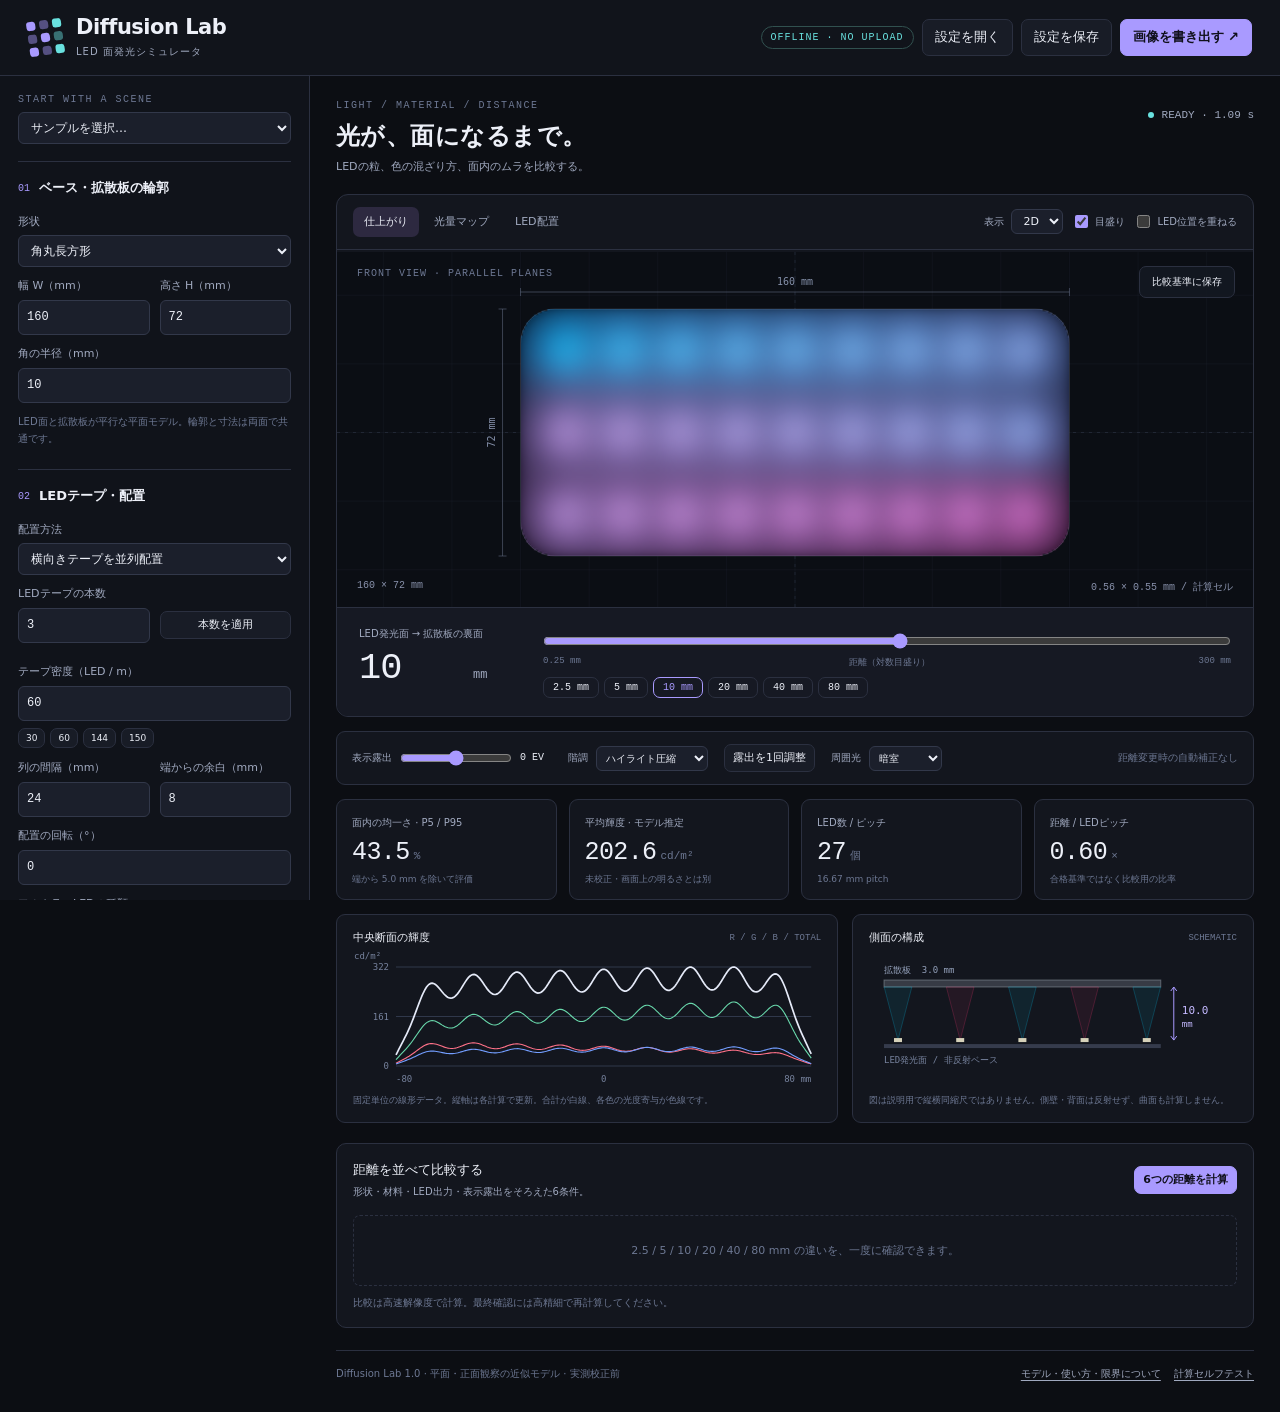
==== commit 1f386404: "feat: LED型番別の資料光度と推定光束を反映" ====
--- a/index.html
+++ b/index.html
@@ -1,6 +1,6 @@
 <!doctype html>
 <html lang="ja"><head><meta charset="utf-8"><meta name="viewport" content="width=device-width,initial-scale=1"><meta name="description" content="LEDテープと拡散板の距離・形状・材質を比較する、オフライン対応の面発光シミュレータ。"><title>Diffusion Lab — LED面発光シミュレータ</title><link rel="icon" type="image/svg+xml" sizes="any" href="data:image/svg+xml,%3Csvg%20xmlns%3D%22http%3A%2F%2Fwww.w3.org%2F2000%2Fsvg%22%20viewBox%3D%220%200%2042%2042%22%3E%3Cg%20transform%3D%22rotate%28-8%2021%2021%29%22%3E%3Crect%20x%3D%223.5%22%20y%3D%223.5%22%20width%3D%229%22%20height%3D%229%22%20rx%3D%223%22%20fill%3D%22%23a99aff%22%2F%3E%3Crect%20x%3D%2216.5%22%20y%3D%223.5%22%20width%3D%229%22%20height%3D%229%22%20rx%3D%223%22%20fill%3D%22%23a99aff%22%20opacity%3D%220.45%22%2F%3E%3Crect%20x%3D%2229.5%22%20y%3D%223.5%22%20width%3D%229%22%20height%3D%229%22%20rx%3D%223%22%20fill%3D%22%2369e1df%22%2F%3E%3Crect%20x%3D%223.5%22%20y%3D%2216.5%22%20width%3D%229%22%20height%3D%229%22%20rx%3D%223%22%20fill%3D%22%23a99aff%22%20opacity%3D%220.45%22%2F%3E%3Crect%20x%3D%2216.5%22%20y%3D%2216.5%22%20width%3D%229%22%20height%3D%229%22%20rx%3D%223%22%20fill%3D%22%23a99aff%22%2F%3E%3Crect%20x%3D%2229.5%22%20y%3D%2216.5%22%20width%3D%229%22%20height%3D%229%22%20rx%3D%223%22%20fill%3D%22%2369e1df%22%20opacity%3D%220.45%22%2F%3E%3Crect%20x%3D%223.5%22%20y%3D%2229.5%22%20width%3D%229%22%20height%3D%229%22%20rx%3D%223%22%20fill%3D%22%23a99aff%22%2F%3E%3Crect%20x%3D%2216.5%22%20y%3D%2229.5%22%20width%3D%229%22%20height%3D%229%22%20rx%3D%223%22%20fill%3D%22%23a99aff%22%20opacity%3D%220.45%22%2F%3E%3Crect%20x%3D%2229.5%22%20y%3D%2229.5%22%20width%3D%229%22%20height%3D%229%22%20rx%3D%223%22%20fill%3D%22%2369e1df%22%2F%3E%3C%2Fg%3E%3C%2Fsvg%3E"><style>:root{color-scheme:dark;--bg:#0c0e13;--panel:#13161e;--panel2:#181c26;--line:#2b3040;--text:#edf0f8;--muted:#a0a9bf;--dim:#6d7893;--accent:#a99aff;--cyan:#69e1df;--warning:#f2c985;--mono:ui-monospace,SFMono-Regular,Consolas,monospace;--sans:Inter,"Noto Sans JP","Yu Gothic UI",Meiryo,system-ui,sans-serif}*{box-sizing:border-box}body{margin:0;background:var(--bg);color:var(--text);font:13px/1.6 var(--sans)}button,input,select,textarea{font:inherit}button{cursor:pointer;color:var(--text);background:var(--panel2);border:1px solid var(--line);border-radius:7px;padding:7px 12px;transition:background .15s,border-color .15s}button:hover{background:#252a38;border-color:#737c99}button:focus-visible,input:focus-visible,select:focus-visible,textarea:focus-visible{outline:2px solid var(--cyan);outline-offset:2px}button:disabled{opacity:.4;cursor:default}button.primary{background:var(--accent);color:#10101b;border-color:var(--accent);font-weight:700}button.small{font-size:11px;padding:4px 8px}.ghost{background:transparent}.header{height:76px;display:flex;align-items:center;justify-content:space-between;gap:20px;padding:0 28px;border-bottom:1px solid var(--line);background:#11141b}.brand{display:flex;align-items:center;gap:13px}.mark{width:35px;height:35px;display:grid;grid-template-columns:repeat(3,1fr);gap:4px;transform:rotate(-8deg)}.mark span{background:#a99aff;border-radius:3px}.mark span:nth-child(3n){background:#69e1df}.mark span:nth-child(2n){opacity:.45}.brand h1{font-size:21px;line-height:1.2;letter-spacing:-.5px;margin:0}.brand .subtitle{font-size:10px;letter-spacing:1px;color:var(--muted);margin-top:4px}.header-actions{display:flex;align-items:center;gap:8px}.badge{font:10px var(--mono);letter-spacing:1px;color:var(--cyan);border:1px solid #31514f;border-radius:99px;padding:5px 9px;white-space:nowrap}.badge.warn{color:var(--warning);border-color:#5d503a}.layout{display:grid;grid-template-columns:310px minmax(0,1fr);min-height:calc(100vh - 76px)}.sidebar{border-right:1px solid var(--line);background:#10131a;padding:18px 18px 30px;max-height:calc(100vh - 76px);overflow:auto;position:sticky;top:0;scrollbar-width:thin}.sidebar .eyebrow{margin:0 0 7px}.eyebrow{font:10px var(--mono);letter-spacing:1.5px;color:var(--dim);text-transform:uppercase}.preset-top{width:100%;margin-bottom:17px}.section{border-top:1px solid var(--line);padding:16px 0 13px}.section h2{font-size:13px;margin:0 0 14px;display:flex;align-items:center;gap:9px}.section h2 span{font:10px var(--mono);color:var(--accent)}label.field{display:block;color:var(--muted);font-size:11px;margin-bottom:10px}.field>span{display:block;margin-bottom:5px}.two{display:grid;grid-template-columns:1fr 1fr;gap:10px}.three{display:grid;grid-template-columns:1fr 1fr 1fr;gap:7px}input[type=number],input[type=text],select,textarea{width:100%;border:1px solid #32384a;background:#1b1f2b;color:var(--text);border-radius:6px;padding:7px 8px;min-width:0;outline-offset:1px}input[type=number]{font-family:var(--mono);font-size:12px}select{font-size:12px}textarea{font:11px/1.6 var(--mono);resize:vertical;min-height:80px}input[type=color]{width:100%;height:34px;padding:3px;border-radius:6px;border:1px solid var(--line);background:var(--panel2);cursor:pointer}input[type=range]{accent-color:var(--accent);width:100%;cursor:pointer;height:18px;margin:3px 0}input[type=checkbox]{accent-color:var(--accent)}.inline-check{display:flex;align-items:center;gap:7px;color:var(--muted);font-size:11px;margin:8px 0}.inline-check input{margin:0}.hint{font-size:10px;line-height:1.7;color:var(--dim);margin:6px 0 9px}.hint strong{color:var(--muted);font-weight:500}.helpdetails>summary{cursor:pointer;color:var(--muted);font-size:11px;padding:6px 0}.range-head{display:flex;justify-content:space-between;gap:10px;color:var(--muted);font-size:11px}.range-head output{font:12px var(--mono);color:var(--text)}.control-line{display:flex;gap:8px;align-items:center}.control-line input[type=range]{flex:1;min-width:0}.control-line input[type=number]{width:68px;text-align:right}.rgb-label{font-size:10px;color:var(--dim);font-family:var(--mono)}.info-box{padding:10px 12px;border:1px solid #4c4436;border-radius:7px;background:#241f18;color:#c9b99e;font-size:10px;line-height:1.8}.workspace{min-width:0;padding:24px 26px 30px;max-width:1650px;width:100%;margin:auto}.title-row{display:flex;align-items:flex-start;justify-content:space-between;gap:14px;margin-bottom:18px}.title-row h2{font-size:24px;font-weight:600;letter-spacing:.02em;margin:0 0 3px}.title-row p{margin:0;color:var(--muted);font-size:11px}.status{display:flex;align-items:center;gap:8px;font:11px var(--mono);color:var(--muted);padding-top:9px;white-space:nowrap}.status .dot{height:6px;width:6px;background:var(--cyan);border-radius:50%}.status.busy .dot{background:var(--warning);animation:pulse 1s infinite}.status.error .dot{background:#ff8484}@keyframes pulse{50%{opacity:.25}}.view-card{border:1px solid var(--line);background:var(--panel);border-radius:12px;overflow:hidden}.view-toolbar{display:flex;align-items:center;justify-content:space-between;gap:10px;padding:12px 16px;border-bottom:1px solid var(--line)}.tabs{display:flex;gap:4px}.tabs button{border:none;color:var(--muted);font-size:11px;padding:6px 11px;background:transparent}.tabs button.active{color:var(--text);background:#2d2940}.view-options{display:flex;gap:12px}.view-options .inline-check{margin:0;font-size:10px}.canvas-wrap{position:relative;height:355px;background:#0b0e14;overflow:hidden}.canvas-wrap canvas{width:100%;height:100%;display:block;touch-action:none}.canvas-label{position:absolute;left:20px;top:16px;color:var(--dim);font:10px var(--mono);letter-spacing:1px;pointer-events:none}.canvas-corner{position:absolute;right:18px;top:14px;display:flex;gap:5px}.canvas-corner button{background:#141922dd;font-size:10px}.canvas-foot{position:absolute;left:20px;bottom:13px;right:20px;display:flex;justify-content:space-between;color:#8992ac;font:10px var(--mono);pointer-events:none}.heat-key{position:absolute;right:22px;top:55px;width:16px;height:110px;background:linear-gradient(to top,#0a0a26,#192475,#00a6ad,#bfde40,#ff541f);border-radius:4px;display:none}.heat-key span{position:absolute;right:23px;font:10px var(--mono);white-space:nowrap;color:var(--muted)}.heat-key span:first-child{top:-3px}.heat-key span:last-child{bottom:-3px}.distance-panel{display:grid;grid-template-columns:160px 1fr;gap:24px;padding:18px 22px;border-top:1px solid var(--line);background:#161923}.distance-label{font-size:10px;color:var(--muted)}.distance-value{font:37px/1.2 var(--mono);letter-spacing:-1.4px;margin-top:4px}.distance-value small{font:12px var(--mono);color:var(--muted);letter-spacing:0;margin-left:5px}.distance-value input{width:109px;padding:0;border:none;background:transparent;font:37px/1.2 var(--mono);letter-spacing:-1px;color:var(--text);appearance:textfield}.distance-value input::-webkit-inner-spin-button{display:none}.distance-controls{padding-top:3px}.distance-ticks{display:flex;justify-content:space-between;color:var(--dim);font:9px var(--mono);margin-top:0}.distance-presets{display:flex;gap:5px;flex-wrap:wrap;margin-top:8px}.distance-presets button{font:10px var(--mono);padding:4px 9px;background:transparent}.distance-presets button.active{border-color:var(--accent);color:var(--accent)}.metric-grid{display:grid;grid-template-columns:repeat(4,1fr);gap:12px;margin-top:14px}.metric{background:var(--panel);border:1px solid var(--line);border-radius:9px;padding:15px 15px 12px;min-width:0}.metric .name{font-size:10px;color:var(--muted)}.metric .value{font:25px/1.5 var(--mono);letter-spacing:-.6px;margin:3px 0 1px;white-space:nowrap}.metric .value small{font:11px var(--mono);letter-spacing:0;color:var(--dim);margin-left:4px}.metric .desc{font-size:9px;color:var(--dim)}.value .accent{color:var(--cyan)}.lower-grid{display:grid;grid-template-columns:1.25fr 1fr;gap:14px;margin:14px 0}.small-card{border:1px solid var(--line);border-radius:9px;background:var(--panel);padding:14px 16px;min-width:0}.card-heading{display:flex;justify-content:space-between;align-items:center;gap:8px;margin-bottom:4px}.card-heading h3{font-size:11px;margin:0;font-weight:500}.card-heading span{font:9px var(--mono);color:var(--dim)}#profileCanvas,#sectionCanvas{display:block;width:100%;height:140px}.card-note{color:var(--dim);font-size:9px;line-height:1.5;margin-top:4px}.display-controls{display:flex;align-items:center;flex-wrap:wrap;gap:16px;padding:12px 15px;background:var(--panel);border:1px solid var(--line);border-radius:9px;margin-top:14px}.display-controls label{font-size:10px;color:var(--muted);display:flex;align-items:center;gap:8px}.display-controls input[type=range]{width:112px}.display-controls output{min-width:32px;color:var(--text);font-family:var(--mono)}.display-controls select{font-size:10px;width:auto;padding:5px}.display-controls .auto{margin-left:auto;font-size:10px}.warning-list{margin-top:10px;color:#d8be8e;font-size:10px;line-height:1.8;min-height:0}.warning-list:empty{display:none}.compare-card{margin-top:20px;border:1px solid var(--line);background:var(--panel);border-radius:10px;padding:16px}.compare-title{display:flex;align-items:center;justify-content:space-between;gap:10px}.compare-title h3{font-size:13px;font-weight:500;margin:0}.compare-title p{font-size:10px;color:var(--muted);margin:3px 0 0}.compare-title .actions{display:flex;gap:7px}.comparison-tiles{display:grid;grid-template-columns:repeat(6,minmax(0,1fr));gap:9px;margin-top:15px}.tile{border:1px solid var(--line);background:#0c0f15;border-radius:7px;padding:8px;cursor:pointer;text-align:left;min-width:0}.tile:hover{border-color:var(--accent)}.tile canvas{display:block;width:100%;height:83px}.tile .gap{font:12px var(--mono);color:var(--text);display:flex;justify-content:space-between}.tile .tile-sub{font:9px/1.8 var(--mono);color:var(--muted)}.tile.pass{border-color:#376761}.empty-comparison{grid-column:1/-1;text-align:center;color:var(--dim);padding:26px 10px;font-size:11px;border:1px dashed #2b3040;border-radius:7px}.sweep-bottom{display:grid;grid-template-columns:1.2fr 1fr;gap:15px;margin-top:16px}#sweepCanvas{display:block;width:100%;height:130px}.sweep-explain{font-size:10px;line-height:1.9;color:var(--muted);padding:8px 4px}.target-control{display:flex;align-items:center;gap:6px;font-size:10px;margin-bottom:7px}.target-control input{width:61px;padding:4px 6px}.compare-status{font-size:10px;color:var(--dim);margin-top:9px}.baseline-area{display:grid;grid-template-columns:1fr 1fr;gap:12px;margin-top:12px}.baseline-pane{min-width:0;border:1px solid var(--line);border-radius:6px;padding:10px}.baseline-pane h4{font-size:10px;font-weight:400;color:var(--muted);margin:0 0 7px}.baseline-pane canvas{display:block;width:100%;height:170px}.baseline-pane p{font-size:10px;color:var(--dim);margin:5px 0 0}.footer{font-size:10px;color:var(--dim);display:flex;justify-content:space-between;gap:15px;margin-top:22px;border-top:1px solid var(--line);padding-top:15px}.footer button{color:var(--muted);padding:0;border:0;border-radius:0;background:none;text-decoration:underline;text-underline-offset:3px;font-size:10px}.toast{position:fixed;left:50%;bottom:28px;transform:translateX(-50%);background:#2d3445;border:1px solid #616e8f;box-shadow:0 5px 30px #0008;color:var(--text);padding:11px 18px;border-radius:8px;z-index:100;max-width:90vw;font-size:12px}.modal-backdrop{position:fixed;inset:0;background:#000a;display:flex;align-items:center;justify-content:center;padding:30px;z-index:90}.modal{max-width:800px;width:100%;max-height:90vh;overflow:auto;background:#161b25;border:1px solid #424b63;border-radius:13px;padding:28px 32px;line-height:1.9}.modal h2{font-size:21px;margin:0 0 14px}.modal h3{font-size:14px;color:var(--cyan);margin-top:22px}.modal p,.modal li{font-size:12px;color:#bcc5d8}.modal code{font-size:11px;color:#e5defc;background:#252636;padding:1px 4px;border-radius:3px}.modal a{color:var(--accent)}.modal-close{float:right}.modal .equation{padding:14px;background:#10141e;border-radius:7px;font:12px/2 var(--mono);overflow:auto}.hidden,[hidden]{display:none!important}.loading-overlay{position:absolute;inset:0;display:flex;align-items:center;justify-content:center;color:var(--muted);background:#0b0e14cc;pointer-events:none;font-size:12px}.error-banner{color:#ffc0bb;background:#352021;border:1px solid #80433e;border-radius:8px;margin-bottom:14px;padding:12px 14px;font-size:12px}.icon-btn{padding:4px 8px!important}.material-color-row{display:grid;grid-template-columns:1fr 43px;gap:8px}.material-color-row input[type=text]{font:12px var(--mono);letter-spacing:1px}.material-color-row input[type=color]{height:33px}.manual-tools{display:flex;gap:5px;flex-wrap:wrap;margin:7px 0}.interaction-hint{color:var(--cyan);font-size:10px;line-height:1.8;margin-top:5px}.preset-inline{display:flex;gap:5px;flex-wrap:wrap;margin-top:-3px;margin-bottom:11px}.preset-inline button{font-size:9px;padding:2px 7px}.progress-line{height:2px;background:transparent}.progress-line i{display:block;background:var(--accent);height:100%;width:0;transition:width .2s}.show-mobile{display:none}@media(min-width:1700px){.canvas-wrap{height:450px}.sidebar{padding:24px}.layout{grid-template-columns:335px 1fr}.workspace{padding:28px 38px}}@media(max-width:1150px){.workspace{padding:20px 18px}.layout{grid-template-columns:280px 1fr}.sidebar{padding:16px 14px}.metric-grid{gap:8px}.metric{padding:12px 10px}.metric .value{font-size:21px}.view-toolbar{padding:10px}.view-options{gap:6px}.view-options .inline-check{font-size:9px}.header{padding:0 18px}.header .badge{display:none}.lower-grid{grid-template-columns:1fr 1fr}.comparison-tiles{grid-template-columns:repeat(3,1fr)}}@media(max-width:820px){.header{height:auto;min-height:76px;padding:16px;align-items:flex-start;flex-wrap:wrap;gap:12px}.header-actions{flex-wrap:wrap}.header-actions button{font-size:11px;padding:5px 9px}.brand h1{font-size:19px}.layout{display:flex;flex-direction:column}.sidebar{position:static;max-height:none;display:none;border-right:none;border-bottom:1px solid var(--line);padding:18px}.sidebar.open{display:block}.workspace{padding:18px 14px}.show-mobile{display:block}.title-row h2{font-size:21px}.status{font-size:9px}.canvas-wrap{height:280px}.view-toolbar{flex-wrap:wrap}.distance-panel{grid-template-columns:115px 1fr;gap:12px;padding:14px}.distance-value,.distance-value input{font-size:29px}.distance-value input{width:80px}.distance-presets button{font-size:9px;padding:3px 6px}.metric-grid{grid-template-columns:1fr 1fr}.lower-grid{grid-template-columns:1fr}.sweep-bottom{grid-template-columns:1fr}.compare-title{align-items:flex-start;flex-direction:column}.display-controls{gap:10px}.display-controls .auto{margin-left:0}.modal-backdrop{padding:12px}.modal{padding:22px 18px}.footer{flex-direction:column;gap:8px}.baseline-area{grid-template-columns:1fr}.comparison-tiles{gap:7px}}
-.led-value-summary{color:var(--warning)}.led-spec-details p{margin:6px 0}.led-spec-details a{color:var(--cyan)}input[readonly]{color:var(--muted);background:var(--panel)}
+.led-value-summary{color:var(--warning)}.led-photometry-summary{color:var(--cyan)}.led-spec-details p{margin:6px 0}.led-spec-details a{color:var(--cyan)}input[readonly]{color:var(--muted);background:var(--panel)}
 
 .tape-editor{border:1px solid #375951;border-radius:7px;padding:10px;margin:12px 0}.tape-editor .field{min-width:0}.tape-editor .invalid{color:#ffc0bb}.tape-editor input[aria-invalid="true"]{border-color:#ce766c}
 
@@ -17,7 +17,7 @@
 <aside class="sidebar" id="sidebar" aria-label="シミュレーション設定">
 <div class="eyebrow">START WITH A SCENE</div><select id="scenePreset" class="preset-top" aria-label="サンプルシーン"><option value="">サンプルを選択…</option><option value="color">混色を見る · 2色グラデーション</option><option value="strip">LEDの粒を見る · 細い直線</option><option value="panel">面の均一さを見る · 白色パネル</option><option value="ring">リング型 · WS2812C-2020 / 150 LED/m</option><option value="foam">3 mm 白色フォーム風</option><option value="rgb">近距離のRGB分離を見る</option><option value="reset">初期状態に戻す</option></select>
 <section class="section"><h2><span>01</span> ベース・拡散板の輪郭</h2><label class="field"><span>形状</span><select data-key="shape"><option value="rect">長方形</option><option value="rounded">角丸長方形</option><option value="ellipse">円・楕円</option><option value="ring">円環・楕円環</option><option value="polygon">自由な多角形</option><option value="svg">SVGパスの輪郭</option></select></label><div class="two"><label class="field"><span>幅 W（mm）</span><input data-key="width" type="number" min="10" max="2000" step="1"></label><label class="field"><span>高さ H（mm）</span><input data-key="height" type="number" min="10" max="2000" step="1"></label></div><label class="field" data-show="shape:rounded"><span>角の半径（mm）</span><input data-key="radius" type="number" min="0" max="1000" step="1"></label><label class="field" data-show="shape:ring"><span>内径 / 外径（比率）</span><input data-key="hole" type="number" min="0.05" max="0.95" step="0.01"></label><div data-show="shape:polygon"><label class="field"><span>輪郭の頂点（左上 0,0 ／右下 100,100）</span><textarea data-key="polygon" spellcheck="false"></textarea></label><p class="hint">外周に沿った順番で x,y を入力。自己交差・穴付き多角形には非対応です。</p></div><div id="svgEditor" data-show="shape:svg" class="svg-editor"><div class="manual-tools"><button id="svgFileBtn" class="small">SVGファイルを開く</button></div><input id="svgFileInput" type="file" accept=".svg,image/svg+xml" hidden><label class="field"><span>SVG全文 または pathのd属性</span><textarea id="svgSource" spellcheck="false" maxlength="2097152" placeholder="M0 0 H100 V60 H0 Z" aria-describedby="svgHint svgImportStatus"></textarea></label><label class="field"><span>塗り規則</span><select id="svgFillRule"><option value="auto">SVGの指定を使う</option><option value="nonzero">nonzero</option><option value="evenodd">evenodd（入れ子を穴にする）</option></select></label><label class="inline-check"><input id="svgKeepAspect" type="checkbox" checked>取り込み時に縦横比を保つ</label><div class="manual-tools"><button id="svgApplyBtn" class="small">全パスを輪郭に適用</button></div><p id="svgImportStatus" class="interaction-hint" role="status" aria-live="polite"></p><p id="svgShapeSummary" class="hint"></p><p id="svgHint" class="hint">全path要素の塗り領域をまとめて取り込みます。重なり・離れた輪郭・穴に対応。曲線は線分で近似します。実寸は幅・高さ（mm）で指定してください。</p><p class="hint">SVGの余白・線幅・装飾は輪郭に含みません。図形・文字はSVG編集ソフトでパスへ変換してください。defs内のパス・use・CSS変換には未対応です。</p></div><p class="hint">LED面と拡散板が平行な平面モデル。輪郭と寸法は両面で共通です。</p></section>
-<section class="section"><h2><span>02</span> LEDテープ・配置</h2><label class="field"><span>配置方法</span><select data-key="layout"><option value="rows">横向きテープを並列配置</option><option value="grid">正方格子のパネル</option><option value="perimeter">輪郭に沿って配置</option><option value="ring">円・楕円に沿って配置</option><option value="path">自由なテープ経路</option><option value="manual">テープ位置を個別に調整</option></select></label><div class="two"><label class="field"><span>LEDテープの本数</span><input id="tapeCount" type="number" min="1" max="100" step="1" aria-describedby="tapeCountStatus"></label><button id="applyTapeCount" class="small count-apply">本数を適用</button></div><p id="tapeCountStatus" class="interaction-hint" role="status" aria-live="polite"></p><div data-hide="layout:manual"><label class="field"><span>テープ密度（LED / m）</span><input data-key="density" type="number" min="1" max="1000" step="1"></label><div class="preset-inline"><button data-density="30">30</button><button data-density="60">60</button><button data-density="144">144</button><button data-density="150">150</button></div></div><div class="two"><label class="field" data-show="layout:rows"><span>列の間隔（mm）</span><input data-key="rowSpacing" type="number" min="1" max="1000" step="1"></label><label class="field" data-hide="layout:manual,path"><span>端からの余白（mm）</span><input data-key="inset" type="number" min="0" max="1000" step="1"></label></div><label class="field" data-show="layout:rows,grid"><span>配置の回転（°）</span><input data-key="rotation" type="number" min="-180" max="180" step="1"></label><div data-show="layout:path"><label class="field"><span>経路の点（mm、中心が 0,0）</span><textarea data-key="path" spellcheck="false"></textarea></label><div class="manual-tools"><button id="pathDrawBtn" class="small">画面で経路を描く</button><button id="pathFinishBtn" class="small">確定</button></div><p class="hint">x は右方向、y は下方向。各点を直線でつなぎ、指定ピッチで配置します。</p></div><div id="tapeEditor" data-show="view:layout" class="tape-editor"><label class="field"><span>編集するLEDテープ</span><select id="tapeSelect" aria-describedby="tapeHint"><option value="-1">テープを選択</option></select></label><div class="two"><label class="field"><span>先頭LEDのX（mm）</span><input id="tapeX" type="number" step="0.1" disabled aria-describedby="tapeHint tapePositionStatus"></label><label class="field"><span>先頭LEDのY（mm）</span><input id="tapeY" type="number" step="0.1" disabled aria-describedby="tapeHint tapePositionStatus"></label></div><button id="applyTapePosition" class="small" disabled>X・Yの位置を適用</button><div class="two"><label class="field"><span>テープの角度（°）</span><input id="tapeAngle" type="number" min="-180" max="180" step="1" disabled></label><button id="applyTapeAngle" class="small count-apply" disabled>角度を適用</button></div><button id="tapeRotateModeBtn" class="small" disabled aria-pressed="false">画面で回転する</button><p class="hint">テープをダブルクリックしても回転モードに切り替わります。テープの中心を軸に回転します。角度は先頭LEDの向き、0°は右向きです。</p><label class="field"><span>整列する範囲</span><select id="alignScope"><option value="selected">選択したテープ</option><option value="all">配置全体（間隔を保持）</option></select></label><div class="align-tools" aria-label="テープの整列"><button data-align="left">左揃え</button><button data-align="centerX">左右中央</button><button data-align="right">右揃え</button><button data-align="top">上揃え</button><button data-align="centerY">上下中央</button><button data-align="bottom">下揃え</button></div><p class="hint">板の外形に対して揃えます。端揃えでは設定した余白を使います。輪郭内に収まらない操作は反映しません。</p><p id="tapePositionStatus" class="interaction-hint" role="status" aria-live="polite"></p><p id="tapeHint" class="hint">原点は板の中心。Xは右、Yは下が正。テープまたはLEDを選んでドラッグすると、接続したテープ全体が移動します。間隔・並び・向きは保持します。画面を選択して矢印キーで1 mmずつ移動（Shiftで10 mm、Ctrlで0.1 mm）。ダブルクリックで回転モードに切り替わります。</p><p class="hint">並列配置は各行が1本。蛇行グリッド・通常の外周・円環・経路は全体が1本です。SVGの外周は境界ごとに別のテープです。初めて動かすと位置調整モードに切り替わります。</p></div><div data-show="layout:manual"><div class="manual-tools"><button id="convertManual" class="small">直前の自動配置をコピー</button><button id="clearManual" class="small">全テープを削除</button></div><p class="hint">配置の密度・経路を作り直す場合は、自動配置に切り替えてください。</p></div><label class="field"><span>フルカラーLEDの種類</span><select data-key="ledModel"><option value="WS2812B">WS2812B · 5050系</option><option value="WS2812B-MINI">WS2812B-MINI · 3535系</option><option value="WS2812C-2020">WS2812C-2020 · 2020系</option><option value="SK6812">SK6812（RGB） · 5050系</option><option value="SK6812-MINI">SK6812-MINI · 3535系</option><option value="custom">カスタム・旧設定</option></select></label><div class="two"><label class="field"><span>外形の代表幅（mm）</span><input data-key="packageSize" type="number" min="0.5" max="20" step="0.01"></label><label class="field"><span>有効発光幅（mm）</span><input data-key="aperture" type="number" min="0.05" max="20" step="0.001" aria-describedby="ledValueSummary"></label></div><p class="hint led-value-summary" id="ledValueSummary" aria-live="polite"></p><button id="ledPresetBtn" class="small">型番の初期値に戻す</button><details class="helpdetails"><summary>選択LEDの資料・近似について</summary><div class="hint led-spec-details" id="ledSpecDetails"></div></details><details class="helpdetails"><summary>光学特性・RGBダイの設定</summary><label class="field"><span>配光の半値角・全幅（°）</span><input data-key="angle" type="number" min="10" max="175" step="1"></label><div class="three"><label class="field"><span>R 光度 mcd</span><input data-key="mcdR" type="number" min="0" max="200000" step="1"></label><label class="field"><span>G 光度 mcd</span><input data-key="mcdG" type="number" min="0" max="200000" step="1"></label><label class="field"><span>B 光度 mcd</span><input data-key="mcdB" type="number" min="0" max="200000" step="1"></label></div><label class="inline-check"><input data-key="splitRGB" type="checkbox">RGBダイを分離する（配置は仮定）</label><label class="field"><span>LED入力値の解釈</span><select data-key="pwmMode"><option value="raw">PWM値：0〜255に比例</option><option value="srgb">sRGBを線形化して入力</option></select></label><p class="hint">光度は各色フル点灯時の正面光度。初期値 213 / 715 / 72 mcd は製品仕様ではなく、比較用の基準光源です。型番を変えても光度は維持します。</p></details><label class="field"><span>点灯パターン（配線順に適用）</span><select data-key="pattern"><option value="solid">全LEDを同じ色にする</option><option value="gradient">2色グラデーション</option><option value="alternating">2色を交互に点灯</option><option value="rainbow">虹色グラデーション</option><option value="rgb">R → G → B を繰り返す</option><option value="gaming">ゲーミング（動くRGB演出）</option></select></label><div id="gamingControls" data-show="pattern:gaming" class="gaming-controls"><label class="field"><span>RGB演出</span><select data-key="gamingScene"><option value="rainbowWave">レインボーウェーブ</option><option value="chase">RGBチェイス</option><option value="breathe">虹色ブリージング</option><option value="cyberPulse">シアン・マゼンタパルス</option></select></label><div class="two"><button id="gamingPlayBtn" class="small">再生</button><label class="field"><span>再生速度（倍）</span><input data-key="gamingSpeed" type="number" min="0.1" max="3" step="0.1"></label></div><label class="field"><span>演出の位置 <output id="gamingPhaseLabel">0%</output></span><input id="gamingPhase" type="range" min="0" max="100" step="0.1"></label><p id="gamingStatus" class="interaction-hint" role="status" aria-live="polite"></p><p class="hint">配線順に点灯が動きます。再生中は高速解像度の光学計算を時間補間。停止すると指定精度で計算し、PNG・CSVを保存できます。</p></div><div class="two"><label class="field"><span>カラー 1</span><input data-key="color1" type="color"></label><label class="field" data-show="pattern:gradient,alternating"><span>カラー 2</span><input data-key="color2" type="color"></label></div><div class="range-head"><span>LEDの出力</span><output data-out="brightness" data-suffix=" %"></output></div><div class="control-line"><input data-key="brightness" type="range" min="0" max="100" step="1" aria-label="LEDの出力"><input data-key="brightness" type="number" min="0" max="100" step="1" aria-label="LEDの出力 数値"></div></section>
+<section class="section"><h2><span>02</span> LEDテープ・配置</h2><label class="field"><span>配置方法</span><select data-key="layout"><option value="rows">横向きテープを並列配置</option><option value="grid">正方格子のパネル</option><option value="perimeter">輪郭に沿って配置</option><option value="ring">円・楕円に沿って配置</option><option value="path">自由なテープ経路</option><option value="manual">テープ位置を個別に調整</option></select></label><div class="two"><label class="field"><span>LEDテープの本数</span><input id="tapeCount" type="number" min="1" max="100" step="1" aria-describedby="tapeCountStatus"></label><button id="applyTapeCount" class="small count-apply">本数を適用</button></div><p id="tapeCountStatus" class="interaction-hint" role="status" aria-live="polite"></p><div data-hide="layout:manual"><label class="field"><span>テープ密度（LED / m）</span><input data-key="density" type="number" min="1" max="1000" step="1"></label><div class="preset-inline"><button data-density="30">30</button><button data-density="60">60</button><button data-density="144">144</button><button data-density="150">150</button></div></div><div class="two"><label class="field" data-show="layout:rows"><span>列の間隔（mm）</span><input data-key="rowSpacing" type="number" min="1" max="1000" step="1"></label><label class="field" data-hide="layout:manual,path"><span>端からの余白（mm）</span><input data-key="inset" type="number" min="0" max="1000" step="1"></label></div><label class="field" data-show="layout:rows,grid"><span>配置の回転（°）</span><input data-key="rotation" type="number" min="-180" max="180" step="1"></label><div data-show="layout:path"><label class="field"><span>経路の点（mm、中心が 0,0）</span><textarea data-key="path" spellcheck="false"></textarea></label><div class="manual-tools"><button id="pathDrawBtn" class="small">画面で経路を描く</button><button id="pathFinishBtn" class="small">確定</button></div><p class="hint">x は右方向、y は下方向。各点を直線でつなぎ、指定ピッチで配置します。</p></div><div id="tapeEditor" data-show="view:layout" class="tape-editor"><label class="field"><span>編集するLEDテープ</span><select id="tapeSelect" aria-describedby="tapeHint"><option value="-1">テープを選択</option></select></label><div class="two"><label class="field"><span>先頭LEDのX（mm）</span><input id="tapeX" type="number" step="0.1" disabled aria-describedby="tapeHint tapePositionStatus"></label><label class="field"><span>先頭LEDのY（mm）</span><input id="tapeY" type="number" step="0.1" disabled aria-describedby="tapeHint tapePositionStatus"></label></div><button id="applyTapePosition" class="small" disabled>X・Yの位置を適用</button><div class="two"><label class="field"><span>テープの角度（°）</span><input id="tapeAngle" type="number" min="-180" max="180" step="1" disabled></label><button id="applyTapeAngle" class="small count-apply" disabled>角度を適用</button></div><button id="tapeRotateModeBtn" class="small" disabled aria-pressed="false">画面で回転する</button><p class="hint">テープをダブルクリックしても回転モードに切り替わります。テープの中心を軸に回転します。角度は先頭LEDの向き、0°は右向きです。</p><label class="field"><span>整列する範囲</span><select id="alignScope"><option value="selected">選択したテープ</option><option value="all">配置全体（間隔を保持）</option></select></label><div class="align-tools" aria-label="テープの整列"><button data-align="left">左揃え</button><button data-align="centerX">左右中央</button><button data-align="right">右揃え</button><button data-align="top">上揃え</button><button data-align="centerY">上下中央</button><button data-align="bottom">下揃え</button></div><p class="hint">板の外形に対して揃えます。端揃えでは設定した余白を使います。輪郭内に収まらない操作は反映しません。</p><p id="tapePositionStatus" class="interaction-hint" role="status" aria-live="polite"></p><p id="tapeHint" class="hint">原点は板の中心。Xは右、Yは下が正。テープまたはLEDを選んでドラッグすると、接続したテープ全体が移動します。間隔・並び・向きは保持します。画面を選択して矢印キーで1 mmずつ移動（Shiftで10 mm、Ctrlで0.1 mm）。ダブルクリックで回転モードに切り替わります。</p><p class="hint">並列配置は各行が1本。蛇行グリッド・通常の外周・円環・経路は全体が1本です。SVGの外周は境界ごとに別のテープです。初めて動かすと位置調整モードに切り替わります。</p></div><div data-show="layout:manual"><div class="manual-tools"><button id="convertManual" class="small">直前の自動配置をコピー</button><button id="clearManual" class="small">全テープを削除</button></div><p class="hint">配置の密度・経路を作り直す場合は、自動配置に切り替えてください。</p></div><label class="field"><span>フルカラーLEDの種類</span><select data-key="ledModel"><option value="WS2812B">WS2812B · 5050系</option><option value="WS2812B-MINI">WS2812B-MINI · 3535系</option><option value="WS2812C-2020">WS2812C-2020 · 2020系</option><option value="SK6812">SK6812（RGB） · 5050系</option><option value="SK6812-MINI">SK6812-MINI · 3535系</option><option value="custom">カスタム・旧設定</option></select></label><div class="two"><label class="field"><span>外形の代表幅（mm）</span><input data-key="packageSize" type="number" min="0.5" max="20" step="0.01"></label><label class="field"><span>有効発光幅（mm）</span><input data-key="aperture" type="number" min="0.05" max="20" step="0.001" aria-describedby="ledValueSummary"></label></div><p class="hint led-value-summary" id="ledValueSummary" aria-live="polite"></p><p class="hint led-photometry-summary" id="ledPhotometrySummary" aria-live="polite"></p><button id="ledPresetBtn" class="small">型番の初期値に戻す</button><details class="helpdetails"><summary>選択LEDの資料・近似について</summary><div class="hint led-spec-details" id="ledSpecDetails"></div></details><details class="helpdetails"><summary>光学特性・RGBダイの設定</summary><label class="field"><span>配光の半値角・全幅（°）</span><input data-key="angle" type="number" min="10" max="175" step="1"></label><div class="three"><label class="field"><span>R 光度 mcd</span><input data-key="mcdR" type="number" min="0" max="200000" step="0.1" aria-describedby="ledPhotometrySummary"></label><label class="field"><span>G 光度 mcd</span><input data-key="mcdG" type="number" min="0" max="200000" step="0.1" aria-describedby="ledPhotometrySummary"></label><label class="field"><span>B 光度 mcd</span><input data-key="mcdB" type="number" min="0" max="200000" step="0.1" aria-describedby="ledPhotometrySummary"></label></div><label class="inline-check"><input data-key="splitRGB" type="checkbox">RGBダイを分離する（配置は仮定）</label><label class="field"><span>LED入力値の解釈</span><select data-key="pwmMode"><option value="raw">PWM値：0〜255に比例</option><option value="srgb">sRGBを線形化して入力</option></select></label><p class="hint">型番を選ぶとRGB各色の資料Typ値、未記載の場合は記載範囲の中点を設定します。mcdは正面光度で、ルーメンとは異なります。実測値で上書きできます。LED出力は別のPWM係数として掛けるため、光度入力を出力%で減らす必要はありません。</p></details><label class="field"><span>点灯パターン（配線順に適用）</span><select data-key="pattern"><option value="solid">全LEDを同じ色にする</option><option value="gradient">2色グラデーション</option><option value="alternating">2色を交互に点灯</option><option value="rainbow">虹色グラデーション</option><option value="rgb">R → G → B を繰り返す</option><option value="gaming">ゲーミング（動くRGB演出）</option></select></label><div id="gamingControls" data-show="pattern:gaming" class="gaming-controls"><label class="field"><span>RGB演出</span><select data-key="gamingScene"><option value="rainbowWave">レインボーウェーブ</option><option value="chase">RGBチェイス</option><option value="breathe">虹色ブリージング</option><option value="cyberPulse">シアン・マゼンタパルス</option></select></label><div class="two"><button id="gamingPlayBtn" class="small">再生</button><label class="field"><span>再生速度（倍）</span><input data-key="gamingSpeed" type="number" min="0.1" max="3" step="0.1"></label></div><label class="field"><span>演出の位置 <output id="gamingPhaseLabel">0%</output></span><input id="gamingPhase" type="range" min="0" max="100" step="0.1"></label><p id="gamingStatus" class="interaction-hint" role="status" aria-live="polite"></p><p class="hint">配線順に点灯が動きます。再生中は高速解像度の光学計算を時間補間。停止すると指定精度で計算し、PNG・CSVを保存できます。</p></div><div class="two"><label class="field"><span>カラー 1</span><input data-key="color1" type="color"></label><label class="field" data-show="pattern:gradient,alternating"><span>カラー 2</span><input data-key="color2" type="color"></label></div><div class="range-head"><span>LEDの出力</span><output data-out="brightness" data-suffix=" %"></output></div><div class="control-line"><input data-key="brightness" type="range" min="0" max="100" step="1" aria-label="LEDの出力"><input data-key="brightness" type="number" min="0" max="100" step="1" aria-label="LEDの出力 数値"></div><p class="hint" id="ledFluxSummary" aria-live="polite"></p></section>
 <section class="section"><h2><span>03</span> 拡散材料</h2><label class="field"><span>材料プリセット（すべて仮定値）</span><select data-key="material"><option value="opal">乳白アクリル風</option><option value="strong">強拡散の白色板風</option><option value="frost">すりガラス風・弱拡散</option><option value="clear">透明板風</option><option value="foam">白色フォーム / コスプレボード風</option><option value="custom">カスタム・実測値入力</option></select></label><label class="field"><span>材料色 ARGB（#AARRGGBB）</span><div class="material-color-row"><input data-key="argb" type="text" maxlength="9" pattern="#[0-9A-Fa-f]{8}" spellcheck="false" aria-label="材料色 ARGB"><input id="materialPicker" type="color" aria-label="材料のRGB色"></div></label><p class="hint">A は<strong>着色の強さ</strong>。00＝無着色、FF＝RGBを完全適用。透過率・拡散率とは別のパラメータです。</p><div class="two"><label class="field"><span>厚さ（mm）</span><input data-key="thickness" type="number" min="0.1" max="30" step="0.1"></label><label class="field"><span>透過率（%）</span><input data-key="transmission" type="number" min="0" max="100" step="1"></label></div><label class="field"><span>拡散成分比（%・独自モデル）</span><input data-key="diffuse" type="number" min="0" max="100" step="0.1"></label><label class="field"><span>内部にじみ σ / 厚さ</span><input data-key="spread" type="number" min="0" max="5" step="0.05"></label><p class="hint">にじみの標準偏差 σ＝厚さ×係数。透過率は入力厚さでの値として扱い、厚さ変更による吸収の増減は自動推定しません。拡散成分比は ASTM ヘイズ値ではありません。</p></section>
 <section class="section"><h2><span>04</span> 計算・評価</h2><label class="field"><span>計算解像度（長辺）</span><select data-key="quality"><option value="160">高速 · 160 点</option><option value="288">標準 · 288 点</option><option value="448">高精細 · 448 点</option></select></label><label class="field"><span>評価から端を除く幅（mm）</span><input data-key="roi" type="number" min="0" max="500" step="0.5"></label><label class="field"><span>校正・材料のメモ</span><input data-key="customLabel" type="text" maxlength="200"></label><button id="csvBtn" style="width:100%;font-size:11px">光量データ CSV を保存</button><p class="hint">数値は線形の発光成分のみ。露出、画面の色変換、周囲光は評価指標に含めません。</p><div class="info-box">実測校正前の設計比較モデルです。反射壁・レンズ・屈折・曲面・分光透過は計算していません。</div></section>
 </aside>
@@ -32,7 +32,7 @@
 <footer class="footer"><span>Diffusion Lab 1.0 · 平面・正面観察の近似モデル · 実測校正前</span><span><button id="modelBtn">モデル・使い方・限界について</button>　 <button id="selfTestBtn">計算セルフテスト</button></span></footer></div></main>
 <input type="file" id="fileInput" accept=".json,application/json" hidden><div id="toast" class="toast" role="status" hidden></div>
 <div id="modelModal" class="modal-backdrop" hidden><article class="modal" role="dialog" aria-modal="true" aria-labelledby="modelTitle"><button class="modal-close" id="closeModal">閉じる ✕</button><h2 id="modelTitle">モデルと使い方</h2><p>LEDの光が距離とともに重なり、拡散板の面内に分布する様子を比較します。これは製品の測光データから構築した検証済みデジタルツインではなく、<strong>物理式を使った調整可能な設計比較モデル</strong>です。</p><h3>まず試す</h3><p>サンプルを選ぶ → LED密度・形状・材料を設定 → 距離を変更 →「6つの距離を計算」。白一色の均一度と、色を交互にしたときの混色は別々に確認すると判断しやすくなります。</p><p>形状「SVGパスの輪郭」では、SVGファイルまたはd属性を読み込み、全パスの塗り領域をまとめて板の輪郭にできます。曲線は線分で近似します。実寸は幅・高さ（mm）で指定してください。
-「LED配置」で実装位置を確認できます。テープやLEDを選ぶと、接続したテープ全体をドラッグ移動できます。左のX・Yは配線順で先頭のLEDの座標です。入力後「X・Yの位置を適用」またはEnterで移動します。LED間隔・並び・向きは保持され、Escapeでドラッグを取り消します。「自由なテープ経路」ではボタンで描画を開始し、クリックで点を追加して Enter または「確定」で終了します。Escapeで描画を取り消します。</p><h3>光の計算</h3><div class="equation">I(θ) = I₀ cosᵐ(θ)<br>m = −ln(2) / ln(cos(全幅半値角 / 2))<br>E = Σ I₀ cosᵐ(θ) cos(θ) / r²<br>L = T × tint × [H × Gaussian(E) / π + (1 − H) × Ldirect]</div><p>距離は計算内部で単位換算し、RGB各色の正面光度を用いて照度 E を求めます。有効発光面を小さな面要素に分割し、格子上に配置してゼロ詰めFFTで畳み込みます。H は独自の拡散成分比で、散乱光を Lambertian、非散乱光を正面から見える発光面として近似します。H は測定規格のヘイズ値ではありません。Gaussian の幅 σ は厚さ×内部にじみ係数です。</p><p>LEDの種類は参照したデータシートの版に対応します。WS2812BとWS2812B-MINIは機械図の開口を円形とみなし、面積が等しい正方形の光源幅へ近似します。これは光学的な有効発光面の規格値ではありません。ほかの3種類の幅は資料未記載のため比較用の仮定です。SK6812とSK6812-MINIの半値角全幅120°は資料値、Worldsemiの3種類の120°は資料未記載のため仮定です。各値の根拠と資料は設定欄で確認できます。型番を変えても光度は自動的に変えません。実製品の差を比べる場合は、データシート・測定値から RGB 光度、発光面、配光を設定してください。</p><h3>ARGB の意味</h3><p><code>#AARRGGBB</code> を使います。RGB は sRGB として線形化した後、簡易な透過色フィルタとして適用します。A は無着色と指定色の間の補間係数で、<code>tint = (1−A) + A×linearRGB</code>。A=00 は無着色、A=FF は指定色を完全に適用します。A を光学的な不透明度や透過率とはみなしません。</p><p>透過率 T と拡散成分比 H は独立入力です。例えば白色 <code>#FFFFFFFF</code> でも T を0にすれば発光は出ません。厚さ変更はにじみに反映しますが、吸収の変化は自動推定しません。材料を変更したら、その厚さでの透過率も設定してください。</p><h3>結果の読み方</h3><p>均一さは評価領域の暗い側5パーセンタイルと明るい側95パーセンタイルの比です。100%に近いほど均一ですが、色の均一性や最低限必要な明るさを保証しません。RGBで異なる色を点灯した場合、その光度差も指標に含まれます。光量マップの上限はその画像の P95 で、異なる条件の絶対輝度比較には平均輝度の数値を使ってください。</p><p>表示は理想的な sRGB 原色を用いた近似です。RGB光度の各値を sRGB の Y 係数で除して表示チャンネルに変換し、露出・階調処理を適用します。PWMモードでは色の入力値は明るさに比例します。画面と実LEDのスペクトル・輝度範囲は一致しません。</p><p>距離で露出を自動変更しません。「露出を1回調整」はその時点の明るさに合わせるだけです。露出や周囲光は指標の計算に含めません。周囲光の表示は、材料色を使った独立の外観近似で、材料の反射率を実測したものではありません。</p><h3>再現しないもの</h3><p>曲面・傾斜・STL/STEP形状、側壁や背面の反射、導光板、遮蔽物、LED封止レンズ、屈折・フレネル反射、角度依存透過、厳密な多重散乱、波長ごとの透過、カメラのレンズ・人の順応は未実装です。低拡散材の直視像、非常に近い距離、格子より小さい発光面は特に誤差が増えます。内部にじみが大きい複雑な輪郭では、ガウス近似が切り欠きをまたいで光を広げる場合があります。</p><p>透過率、にじみ、光度などのプリセットはすべて説明用の仮定値です。実物の材質名が似ていても一致するとは限りません。寸法設計を決定する前に実機で確認してください。</p><h3>保存・公開</h3><p>すべてブラウザ内で計算し、入力は外部に送信しません。設定の自動保存は同じブラウザの localStorage を利用し、使えない場合も動作します。設定JSON、PNG、格子CSVを書き出せます。このHTMLだけでオフライン動作し、同じファイルを index.html として静的ホスティングにも置けます。</p><h3>根拠となる公開資料</h3><p><a href="https://www.pbr-book.org/4ed/Light_Sources/Point_Lights" target="_blank" rel="noopener noreferrer">PBRT 4e — Point Lights</a>：逆二乗則と点光源。<br><a href="https://www.pbr-book.org/4ed/Reflection_Models/Diffuse_Reflection" target="_blank" rel="noopener noreferrer">PBRT 4e — Diffuse Reflection</a>：Lambertianモデルと π による正規化。<br><a href="https://www.pbr-book.org/4ed/Volume_Scattering/Phase_Functions" target="_blank" rel="noopener noreferrer">PBRT 4e — Phase Functions</a>：散乱の角度分布が材料で異なること。<br><a href="https://www.plexiglas.de/en/service/product-info/light-transmission" target="_blank" rel="noopener noreferrer">PLEXIGLAS — Light transmission</a>：材料種・板厚と透過率の関係。<br><a href="https://www.plexiglas.de/en/products/plexiglas/plexiglas-led" target="_blank" rel="noopener noreferrer">PLEXIGLAS LED</a>：拡散用途・製品ごとの違い。</p><p>資料は基礎モデルの参考です。掲載メーカーがこのアプリやプリセットを検証・承認したことを意味しません。</p></article></div>
+「LED配置」で実装位置を確認できます。テープやLEDを選ぶと、接続したテープ全体をドラッグ移動できます。左のX・Yは配線順で先頭のLEDの座標です。入力後「X・Yの位置を適用」またはEnterで移動します。LED間隔・並び・向きは保持され、Escapeでドラッグを取り消します。「自由なテープ経路」ではボタンで描画を開始し、クリックで点を追加して Enter または「確定」で終了します。Escapeで描画を取り消します。</p><h3>光の計算</h3><div class="equation">I(θ) = I₀ cosᵐ(θ)<br>m = −ln(2) / ln(cos(全幅半値角 / 2))<br>E = Σ I₀ cosᵐ(θ) cos(θ) / r²<br>L = T × tint × [H × Gaussian(E) / π + (1 − H) × Ldirect]</div><p>距離は計算内部で単位換算し、RGB各色の正面光度を用いて照度 E を求めます。有効発光面を小さな面要素に分割し、格子上に配置してゼロ詰めFFTで畳み込みます。H は独自の拡散成分比で、散乱光を Lambertian、非散乱光を正面から見える発光面として近似します。H は測定規格のヘイズ値ではありません。Gaussian の幅 σ は厚さ×内部にじみ係数です。</p><p>LEDの種類は参照したデータシートの版に対応します。WS2812BとWS2812B-MINIは機械図の開口を円形とみなし、面積が等しい正方形の光源幅へ近似します。これは光学的な有効発光面の規格値ではありません。ほかの3種類の幅は資料未記載のため比較用の仮定です。SK6812とSK6812-MINIの半値角全幅120°は資料値、Worldsemiの3種類の120°は資料未記載のため仮定です。各値の根拠と資料は設定欄で確認できます。型番を選ぶとRGB正面光度も資料のTyp値または記載範囲の中点に切り替えます。光学表の電流条件と採用値の根拠は設定欄に表示します。資料に絶対光束lmの記載はないため、光源1個のRGB白の光束は現在の配光から Φ = 2π × I₀[cd] / (m+1) を色別に積分した推定値です。拡散板後の光束や現在の点灯色の合計ではありません。実測値の入力と保存済み光度は保持します。</p><h3>ARGB の意味</h3><p><code>#AARRGGBB</code> を使います。RGB は sRGB として線形化した後、簡易な透過色フィルタとして適用します。A は無着色と指定色の間の補間係数で、<code>tint = (1−A) + A×linearRGB</code>。A=00 は無着色、A=FF は指定色を完全に適用します。A を光学的な不透明度や透過率とはみなしません。</p><p>透過率 T と拡散成分比 H は独立入力です。例えば白色 <code>#FFFFFFFF</code> でも T を0にすれば発光は出ません。厚さ変更はにじみに反映しますが、吸収の変化は自動推定しません。材料を変更したら、その厚さでの透過率も設定してください。</p><h3>結果の読み方</h3><p>均一さは評価領域の暗い側5パーセンタイルと明るい側95パーセンタイルの比です。100%に近いほど均一ですが、色の均一性や最低限必要な明るさを保証しません。RGBで異なる色を点灯した場合、その光度差も指標に含まれます。光量マップの上限はその画像の P95 で、異なる条件の絶対輝度比較には平均輝度の数値を使ってください。</p><p>表示は理想的な sRGB 原色を用いた近似です。RGB光度の各値を sRGB の Y 係数で除して表示チャンネルに変換し、露出・階調処理を適用します。PWMモードでは色の入力値は明るさに比例します。画面と実LEDのスペクトル・輝度範囲は一致しません。</p><p>距離で露出を自動変更しません。「露出を1回調整」はその時点の明るさに合わせるだけです。露出や周囲光は指標の計算に含めません。周囲光の表示は、材料色を使った独立の外観近似で、材料の反射率を実測したものではありません。</p><h3>再現しないもの</h3><p>曲面・傾斜・STL/STEP形状、側壁や背面の反射、導光板、遮蔽物、LED封止レンズ、屈折・フレネル反射、角度依存透過、厳密な多重散乱、波長ごとの透過、カメラのレンズ・人の順応は未実装です。低拡散材の直視像、非常に近い距離、格子より小さい発光面は特に誤差が増えます。内部にじみが大きい複雑な輪郭では、ガウス近似が切り欠きをまたいで光を広げる場合があります。</p><p>透過率・にじみの材料プリセットと未記載の光源寸法・角度は説明用の仮定値です。光度は参照した版・電流条件の資料値または範囲の中点を使います。実物の材質名が似ていても一致するとは限りません。寸法設計を決定する前に実機で確認してください。</p><h3>保存・公開</h3><p>すべてブラウザ内で計算し、入力は外部に送信しません。設定の自動保存は同じブラウザの localStorage を利用し、使えない場合も動作します。設定JSON、PNG、格子CSVを書き出せます。このHTMLだけでオフライン動作し、同じファイルを index.html として静的ホスティングにも置けます。</p><h3>根拠となる公開資料</h3><p><a href="https://www.pbr-book.org/4ed/Light_Sources/Point_Lights" target="_blank" rel="noopener noreferrer">PBRT 4e — Point Lights</a>：逆二乗則と点光源。<br><a href="https://www.pbr-book.org/4ed/Reflection_Models/Diffuse_Reflection" target="_blank" rel="noopener noreferrer">PBRT 4e — Diffuse Reflection</a>：Lambertianモデルと π による正規化。<br><a href="https://www.pbr-book.org/4ed/Volume_Scattering/Phase_Functions" target="_blank" rel="noopener noreferrer">PBRT 4e — Phase Functions</a>：散乱の角度分布が材料で異なること。<br><a href="https://www.plexiglas.de/en/service/product-info/light-transmission" target="_blank" rel="noopener noreferrer">PLEXIGLAS — Light transmission</a>：材料種・板厚と透過率の関係。<br><a href="https://www.plexiglas.de/en/products/plexiglas/plexiglas-led" target="_blank" rel="noopener noreferrer">PLEXIGLAS LED</a>：拡散用途・製品ごとの違い。</p><p>資料は基礎モデルの参考です。掲載メーカーがこのアプリやプリセットを検証・承認したことを意味しません。</p></article></div>
 <script id="gaming-core">/* 周期演出のPWMと、線形な光学計算結果の時間補間。 */
 (function(root){
 'use strict';
@@ -63,24 +63,31 @@
 // 出典の窓寸法と光学的な有効発光面は別物。未記載の値を製品仕様にしない。
 const ledProfiles={
  'WS2812B':{packageCode:'5050',packageSize:5.4,windowDiameter:4,angle:null,assumedAperture:2.8,assumedAngle:120,
+  photometry:{min:[300,800,200],typ:null,max:[500,1500,300],currentMA:16,page:3,threeChannelMax:null},
   revision:'Worldsemi WS2812B V1.4（2018-07-19）',pages:'p.2 機械寸法',
   datasheetUrl:'https://docid81hrs3j1.cloudfront.net/medialibrary/2018/10/WS2812B_V1.4_EN_18090714224701.pdf'},
  'WS2812B-MINI':{packageCode:'3535',packageSize:3.46,windowDiameter:2.85,angle:null,assumedAperture:1.9,assumedAngle:120,
+  photometry:{min:[300,600,200],typ:[310,780,215],max:[500,1000,300],currentMA:12,page:3,threeChannelMax:null},
   revision:'Worldsemi WS2812B-Mini-V3 V3.0（2019-01-23）',pages:'p.2 機械寸法',
   datasheetUrl:'https://www.peace-corp.co.jp/data/WS2812B-Mini-V3_V3.0_EN.pdf'},
  'WS2812C-2020':{packageCode:'2020',packageSize:2.2,windowDiameter:null,angle:null,assumedAperture:1.1,assumedAngle:120,
+  photometry:{min:[50,200,50],typ:[80,270,70],max:[100,300,100],currentMA:5,page:3,threeChannelMax:null},
   revision:'Worldsemi WS2812C-2020 V1.2（2019-01-04）',pages:'p.1 機械寸法',
   datasheetUrl:'https://cdn.sparkfun.com/assets/e/1/0/f/b/WS2812C-2020_V1.2_EN_19112716191654.pdf'},
  'SK6812':{packageCode:'5050',packageSize:5.4,windowDiameter:null,angle:120,assumedAperture:2.8,assumedAngle:120,
+  photometry:{min:[280,815,160],typ:null,max:[515,1275,320],currentMA:12,page:6,tolerancePercent:10,threeChannelMax:70},
   revision:'OPSCO SK6812-012 Rev.B/1（2025-08-11）',pages:'p.3 光学特性 / p.4 機械寸法',
   datasheetUrl:'https://datasheet.lcsc.com/datasheet/pdf/9f469126feffa69bd23486dc2acd2d83.pdf'},
  'SK6812-MINI':{packageCode:'3535',packageSize:3.7,windowDiameter:null,angle:120,assumedAperture:1.9,assumedAngle:120,
+  photometry:{min:[280,815,200],typ:null,max:[515,1275,385],currentMA:12,page:6,tolerancePercent:10,threeChannelMax:null},
   revision:'OPSCO SK6812MINI-012 Rev.B/0（2024-04-23）',pages:'p.3 光学特性 / p.4 機械寸法',
   datasheetUrl:'https://datasheet.lcsc.com/datasheet/pdf/9596115a5796613b5408a09f63fb1427.pdf'}
 };
 // 円形の開口を同じ面積の正方形に置換する。ダイ寸法や実測幅の算出ではない。
 function profileAperture(p){return p.windowDiameter===null?p.assumedAperture:p.windowDiameter*Math.sqrt(PI)/2;}
-function profileValues(p){return {packageSize:p.packageSize,aperture:profileAperture(p),angle:p.angle===null?p.assumedAngle:p.angle};}
+// Typ未記載の型番は、記載範囲の中点を計算用の代表値にする。メーカーTyp値とは区別する。
+function profileIntensity(p){const v=p.photometry;return v.typ?v.typ.slice():v.min.map((x,i)=>(x+v.max[i])/2);}
+function profileValues(p){const [mcdR,mcdG,mcdB]=profileIntensity(p);return {packageSize:p.packageSize,aperture:profileAperture(p),angle:p.angle===null?p.assumedAngle:p.angle,mcdR,mcdG,mcdB};}
 const defaults={
  version:1,shape:'rounded',width:160,height:72,radius:10,hole:0.46,
  polygon:'50,2\n88,16\n98,50\n75,94\n25,94\n2,50\n12,16',
@@ -88,7 +95,7 @@
  layout:'rows',density:60,rowSpacing:24,inset:8,rotation:0,tapeCount:0,
  path:'-65,18\n-65,-18\n0,-18\n0,18\n65,18\n65,-18',manual:[],tapeLengths:[],
  ledModel:'WS2812B',package:'custom',...profileValues(ledProfiles.WS2812B),splitRGB:false,
- mcdR:213,mcdG:715,mcdB:72,brightness:20,
+ brightness:20,
  gamingScene:'rainbowWave',gamingSpeed:1,gamingPhase:0,gamingPlaying:false,
  pattern:'gradient',color1:'#00cfff',color2:'#ff3979',pwmMode:'raw',
  gap:10,material:'opal',argb:'#FFFFFFFF',thickness:3,
@@ -108,10 +115,11 @@
   s.ledModel='custom';
   const old={'5050':{packageSize:5,aperture:2.8},'3535':{packageSize:3.5,aperture:1.9},'2020':{packageSize:2,aperture:1.1}}[input.package];
   if(old)for(const k in old)if(!Object.prototype.hasOwnProperty.call(input,k))s[k]=old[k];
+  for(const [k,v] of Object.entries({mcdR:213,mcdG:715,mcdB:72}))if(!Object.prototype.hasOwnProperty.call(input,k))s[k]=v;
  }else if(!ENUMS.ledModel.includes(s.ledModel))s.ledModel='custom';
- const profile=ledProfiles[s.ledModel];
- if(profile)for(const [k,v] of Object.entries(profileValues(profile)))if(!Object.prototype.hasOwnProperty.call(input,k))s[k]=v;
- for(const k in RANGES){const v=Number(s[k]);s[k]=Number.isFinite(v)?clamp(v,...RANGES[k]):defaults[k];}
+ const profile=ledProfiles[s.ledModel],preset=profile?profileValues(profile):null;
+ if(preset)for(const [k,v] of Object.entries(preset))if(!Object.prototype.hasOwnProperty.call(input,k))s[k]=v;
+ for(const k in RANGES){const v=Number(s[k]);s[k]=Number.isFinite(v)?clamp(v,...RANGES[k]):preset&&k in preset?preset[k]:defaults[k];}
  for(const k in ENUMS)if(!ENUMS[k].includes(s[k]))s[k]=defaults[k];
  s.tapeCount=Math.round(s.tapeCount);
  s.quality=[160,288,448].includes(Number(s.quality))?Number(s.quality):288;
@@ -140,10 +148,19 @@
 }
 function ledDescription(s){
  const p=ledProfiles[s.ledModel];
- if(!p)return {label:'カスタム',widthBasis:'手動・旧設定',angleBasis:'手動・旧設定'};
+ if(!p)return {label:'カスタム',widthBasis:'手動・旧設定',angleBasis:'手動・旧設定',intensityBasis:'手動・旧設定'};
  const widthBasis=Math.abs(s.aperture-profileAperture(p))>1e-9?'手動上書き':p.windowDiameter===null?'資料未記載・仮定':'開口面積からの近似';
  const angleBasis=s.angle!==(p.angle===null?p.assumedAngle:p.angle)?'手動上書き':p.angle===null?'資料未記載・仮定':'資料の半値角';
- return {label:s.ledModel,widthBasis,angleBasis};
+ const expected=profileIntensity(p),intensityBasis=[s.mcdR,s.mcdG,s.mcdB].some((v,i)=>Math.abs(v-expected[i])>1e-9)?'手動上書き':p.photometry.typ?'資料のTyp値':'記載範囲の中点';
+ return {label:s.ledModel,widthBasis,angleBasis,intensityBasis};
+}
+function angularExponent(angle){return -Math.log(2)/Math.log(Math.cos(angle*PI/360));}
+// 光源の前方半球を積分した推定光束。メーカー公称lmや拡散板通過後の光束ではない。
+// rgbは出力係数を含む線形PWM比。省略時は出力設定でのRGB白、LED1個を表す。
+function luminousFlux(s,rgb=null){
+ const levels=rgb||[s.brightness/100,s.brightness/100,s.brightness/100],factor=2*PI/(angularExponent(s.angle)+1)/1000;
+ const channels=[s.mcdR,s.mcdG,s.mcdB].map((v,i)=>v*levels[i]*factor);
+ return {channels,total:channels.reduce((a,b)=>a+b,0)};
 }
 function parsePoints(text,percent=false,s=defaults){
  const out=[];
@@ -317,7 +334,7 @@
 function fft2(re,im,w,h,inverse=false){for(let y=0;y<h;y++)fftLine(re,im,y*w,1,w,inverse);for(let x=0;x<w;x++)fftLine(re,im,x,w,h,inverse);}
 const pow2=n=>2**Math.ceil(Math.log2(n));
 function kernelValue(dx,dy,gap,m){const r2=dx*dx+dy*dy+gap*gap;return 1e6/r2*Math.pow(gap/Math.sqrt(r2),m+1);}
-function makeKernel(nx,ny,dx,dy,gap,angle){const w=pow2(2*nx),h=pow2(2*ny),re=new Float32Array(w*h),im=new Float32Array(w*h);const m=-Math.log(2)/Math.log(Math.cos(angle*PI/360));
+function makeKernel(nx,ny,dx,dy,gap,angle){const w=pow2(2*nx),h=pow2(2*ny),re=new Float32Array(w*h),im=new Float32Array(w*h);const m=angularExponent(angle);
  for(let y=0;y<h;y++){let yy=(y<=h/2?y:y-h)*dy;for(let x=0;x<w;x++){let xx=(x<=w/2?x:x-w)*dx;re[y*w+x]=kernelValue(xx,yy,gap,m);}}
  fft2(re,im,w,h);return {re,im,w,h,m};}
 function splat(a,w,nx,ny,x,y,v){const x0=Math.floor(x),y0=Math.floor(y),fx=x-x0,fy=y-y0;for(let j=0;j<2;j++)for(let i=0;i<2;i++){let xx=x0+i,yy=y0+j;if(xx>=0&&xx<nx&&yy>=0&&yy<ny)a[yy*w+xx]+=v*(i?fx:1-fx)*(j?fy:1-fy);}}
@@ -365,6 +382,8 @@
   const stats=statistics(fields,mask,roiMask,nx,ny,dx,dy),warnings=[];
   if(!stats.validROI)roiMask.set(mask);
   if(!leds.length)warnings.push('計算対象のLEDがありません。配置条件を調整するか、テープ配置をコピーしてください。');
+  const threeMax=ledProfiles[s.ledModel]?.photometry.threeChannelMax;
+  if(threeMax&&leds.some(led=>led.rgb.every(v=>v>0)&&Math.max(...led.rgb)>threeMax/100+1e-9))warnings.push(`参照SK6812-012ではRGB3色同時点灯は${threeMax}%灰階で使用します（資料p.3）。現在その条件を超えるLEDがあります。計算は入力値のままです。`);
   if(geo.discarded)warnings.push(s.layout==='manual'?`輪郭外のLED ${geo.discarded} 個は計算から除外しています。接続と座標は保持しているため、テープ全体を輪郭内に移動してください。`:`輪郭外または端に近いLED候補 ${geo.discarded} 個を除外しました。`);
   if(Math.max(dx,dy)>s.gap/2)warnings.push('距離に対して計算格子が粗い条件です。高精細にするか、形状を小さくして再確認してください。');
   if(s.diffuse<99&&Math.max(dx,dy)>s.aperture/2)warnings.push('直接透過するLED像は格子解像度の影響を受けます。高精細で確認してください。');
@@ -386,7 +405,7 @@
   for(let c=0;c<3;c++)out[i*4+c]=clamp(rgb[c]*255,0,255);out[i*4+3]=255;
  }return out;
 }
-const api={defaults,ledProfiles,profileAperture,selectLEDModel,ledDescription,normalize,shapeInfo,svgGeometry,outline,parsePoints,makeLEDs,tapeLayout,tapeRanges,moveTape,ledColors,samplePath,color,hsv,Y,srgbToLinear,linearToSrgb,getFilter,fft2,makeKernel,kernelValue,rasterSources,gaussianBlur,statistics,Solver,rgba,clamp};
+const api={defaults,ledProfiles,profileAperture,profileIntensity,selectLEDModel,ledDescription,luminousFlux,normalize,shapeInfo,svgGeometry,outline,parsePoints,makeLEDs,tapeLayout,tapeRanges,moveTape,ledColors,samplePath,color,hsv,Y,srgbToLinear,linearToSrgb,getFilter,fft2,makeKernel,kernelValue,rasterSources,gaussianBlur,statistics,Solver,rgba,clamp};
 root.Optics=api;if(typeof module!=='undefined'&&module.exports)module.exports=api;
 })(typeof self!=='undefined'?self:globalThis);
 </script><script id="worker-source" type="text/plain">'use strict';
@@ -823,14 +842,24 @@
  const size=document.querySelector('[data-key="packageSize"]');size.readOnly=!!p;
  $('ledPresetBtn').hidden=!p;
  $('ledValueSummary').textContent=`外形：${p?p.packageCode+'系':'カスタム'} / 代表幅 ${format(state.packageSize,2)} mm · 幅：${description.widthBasis} / 角度：${description.angleBasis}`;
+ $('ledPhotometrySummary').textContent=`RGB正面光度：R ${state.mcdR} / G ${state.mcdG} / B ${state.mcdB} mcd（${description.intensityBasis}）`;
+ const flux=O.luminousFlux(state);
+ $('ledFluxSummary').textContent=`LED1個のRGB白・推定光束：${format(flux.total,3)} lm（出力 ${state.brightness}%）。拡散板前の光源の値です。現在の点灯色や全LEDの合計ではありません。メーカー公称lmではなく、現在の全幅 ${state.angle}° のcosⁿ配光からの推定です。`;
  $('ledSpecDetails').replaceChildren();
  if(!p){$('ledSpecDetails').textContent='型番未指定の手入力です。旧設定ファイルは元の幅・角度・光度を保持して読み込みます。製品に対応づける場合は型番を選び直してください。';return;}
- const lines=[p.revision+' · '+p.pages,
+ const light=p.photometry,adopted=O.profileIntensity(p),ranges=['R','G','B'].map((c,i)=>`${c} ${light.min[i]}〜${light.max[i]}`).join(' / ');
+ const lines=[p.revision+' · '+p.pages+` / p.${light.page} 光度`,
   p.windowDiameter===null?`発光窓・有効発光面の寸法は未記載。型番選択時の初期値は比較用の仮定 ${p.assumedAperture} mm です。`:`型番選択時の初期値は、機械図の開口 ${p.windowDiameter} mm を円形とみなし、同じ面積の正方形幅 d × √π / 2 = ${format(O.profileAperture(p),3)} mm に近似した値です。実際のダイ幅や光学的な有効発光幅ではありません。`,
   `現在の計算幅：${format(state.aperture,3)} mm（${description.widthBasis}）。`,
   p.angle===null?`半値角の規格は未記載。型番選択時の初期値は比較用の全幅 ${p.assumedAngle}° です。外形・開口寸法から発光角度は算出できません。`:`型番選択時の初期値は、資料の50%光度における全幅 ${p.angle}° です。cosⁿ配光に近似します。`,
   `現在の計算角度：全幅 ${state.angle}°（${description.angleBasis}）。`,
-  `配置に使う資料の代表外形幅は ${p.packageSize} mm。配置は現在の代表幅 ${state.packageSize} mm の正方形に近似します。光度は型番選択では変わりません。実際の製品に合わせて各色を入力してください。`];
+  `配置に使う資料の代表外形幅は ${p.packageSize} mm。配置は現在の代表幅 ${state.packageSize} mm の正方形に近似します。`,
+  `資料のRGB光度範囲：${ranges} mcd。光学表の電流条件は ${light.currentMA} mA。光度測定の電圧・温度・PWM dutyは光学表に明記されていません。`,
+  light.typ?`型番選択時は資料のTyp値 R ${adopted[0]} / G ${adopted[1]} / B ${adopted[2]} mcd を採用します。`:`Typ値は未記載です。型番選択時は記載範囲の中点 R ${adopted[0]} / G ${adopted[1]} / B ${adopted[2]} mcd を計算用に採用します。メーカーの公称Typ値ではありません。`,
+  `現在のRGB光度の根拠：${description.intensityBasis}。光学表の値をモデルの各色出力100%の基準とし、色のPWM比とLED出力を1回ずつ掛けます。実製品の最大光束や駆動条件の保証ではありません。`,
+  '採用資料には絶対光束（lm）の記載がありません。推定光束は Φ = 2π × I₀[cd] / (m+1) をRGB各色で積分して加算しています。保存済み設定の明示光度は読み込み時に保持します。'];
+ if(light.tolerancePercent)lines.push(`資料の光度誤差注記は ±${light.tolerancePercent}% Iv です。範囲・誤差の伝播は自動計算しません。`);
+ if(light.threeChannelMax)lines.push(`このSK6812-012の資料p.3では、単色100%灰階、RGB3色同時点灯は${light.threeChannelMax}%灰階での使用を指定しています。RGB白${light.threeChannelMax}%の推定は ${format(O.luminousFlux({...state,brightness:light.threeChannelMax}).total,3)} lm。出力は自動制限せず、条件を超える場合は結果に表示します。`);
  for(const text of lines){const paragraph=document.createElement('p');paragraph.textContent=text;$('ledSpecDetails').appendChild(paragraph);}
  const link=document.createElement('a');link.href=p.datasheetUrl;link.target='_blank';link.rel='noopener noreferrer';link.textContent='参照データシートを開く';$('ledSpecDetails').appendChild(link);
 }
@@ -1103,7 +1132,7 @@
 $('fileInput').addEventListener('change',async e=>{const f=e.target.files[0];if(!f)return;try{if(f.size>2*1024*1024)throw Error('設定ファイルは2 MB以下にしてください。');const data=JSON.parse(await f.text());if(data.schemaVersion&&![1,2].includes(data.schemaVersion))throw Error('この設定ファイルの版には対応していません。');const s=data.state||data;if(!s||typeof s!=='object'||Array.isArray(s)||!('width' in s)||!('gap' in s))throw Error('Diffusion Labの設定JSONではありません。');const loaded=O.normalize(s);O.makeLEDs(loaded);resetTapeEditor();state=loaded;persist();syncControls();clearSweepForChange();requestCompute(0);toast('設定を読み込みました。');}catch(error){toast('読み込みできません: '+error.message);}finally{e.target.value='';}});
 $('csvBtn').addEventListener('click',()=>{if(!result)return;const r=result,lines=['x_mm,y_mm,in_evaluation_region,R_cd_m2,G_cd_m2,B_cd_m2,total_cd_m2,incident_total_lux'];for(let y=0;y<r.ny;y++)for(let x=0;x<r.nx;x++){const i=y*r.nx+x;if(!r.mask[i])continue;const v=r.fields.map(f=>f[i]);lines.push([(x+.5)*r.dx-r.state.width/2,(y+.5)*r.dy-r.state.height/2,r.roiMask[i],...v,v[0]+v[1]+v[2],r.irradiance.reduce((sum,f)=>sum+f[i],0)].map(n=>typeof n==='number'?Number(n.toPrecision(8)):n).join(','));}download('diffusion-grid-'+stamp()+'.csv',new Blob(['\uFEFF'+lines.join('\r\n')],{type:'text/csv;charset=utf-8'}));toast('線形データをCSVで保存しました。');});
 $('pngBtn').addEventListener('click',()=>{
- if(!result)return;const r=result,c=document.createElement('canvas');c.width=1600;c.height=1060;const ctx=c.getContext('2d');ctx.fillStyle='#10131a';ctx.fillRect(0,0,c.width,c.height);ctx.fillStyle='#eef0f8';ctx.font='bold 34px system-ui,sans-serif';ctx.fillText('Diffusion Lab — LED 面発光シミュレーション',64,76);ctx.fillStyle='#a0a9bf';ctx.font='18px system-ui,sans-serif';ctx.fillText('正面・平行平面の近似 / 未校正 / 同一露出で比較',64,113);ctx.fillStyle='#0b0e14';ctx.fillRect(48,150,1504,620);if(state.view==='appearance'&&state.renderMode==='3d'){const c3d=document.createElement('canvas');c3d.width=1504;c3d.height=620;DiffusionView3D.render(c3d.getContext('2d'),r,{width:1504,height:620,texture:bitmap(r,displayOptions()),optics:O,yaw:state.cameraYaw,pitch:state.cameraPitch,zoom:state.cameraZoom,showLED:state.showLED,showGrid:state.showGrid});ctx.drawImage(c3d,48,150);}else drawSurface(ctx,r,{x:110,y:190,w:1380,h:530},displayOptions());ctx.fillStyle='#edf0f8';ctx.font='24px ui-monospace,monospace';ctx.fillText(`${format(r.state.width,0)} × ${format(r.state.height,0)} mm   |   d = ${format(r.state.gap,2)} mm   |   ${O.ledDescription(r.state).label}   |   ${r.leds.length} LEDs`,64,819);ctx.font='19px system-ui,sans-serif';ctx.fillStyle='#a0a9bf';ctx.fillText(`均一さ P5/P95: ${r.stats.robust===null?'—':format(r.stats.robust*100,1)}%   平均輝度: ${format(r.stats.mean,1)} cd/m²   端除外: ${r.state.roi} mm`,64,858);ctx.fillText(`材料 ${r.state.argb} / 厚さ ${r.state.thickness} mm / 透過率 ${r.state.transmission}% / 拡散成分 ${r.state.diffuse}% / σ ${format(r.state.thickness*r.state.spread,2)} mm`,64,892);ctx.fillText(`LED出力 ${r.state.brightness}% / ピッチ ${format(r.pitch,2)} mm / 半値角全幅 ${r.state.angle}° / 表示露出 ${state.exposure} EV`,64,926);ctx.fillStyle='#7b86a1';ctx.font='16px system-ui,sans-serif';const ledInfo=O.ledDescription(r.state);ctx.fillText(`有効幅 ${format(r.state.aperture,3)} mm（${ledInfo.widthBasis}） / 半値角全幅 ${r.state.angle}°（${ledInfo.angleBasis}）`,64,960);ctx.fillText('未校正の比較モデル。開口寸法からの幅は近似、未記載値は仮定。反射・屈折・曲面は非対応。',64,989);ctx.fillText('Diffusion Lab 1.0  |  '+new Date().toISOString(),64,1017);c.toBlob(blob=>{if(blob)download('diffusion-preview-'+stamp()+'.png',blob);else toast('PNG生成に失敗しました。');},'image/png');
+ if(!result)return;const r=result,c=document.createElement('canvas');c.width=1600;c.height=1060;const ctx=c.getContext('2d');ctx.fillStyle='#10131a';ctx.fillRect(0,0,c.width,c.height);ctx.fillStyle='#eef0f8';ctx.font='bold 34px system-ui,sans-serif';ctx.fillText('Diffusion Lab — LED 面発光シミュレーション',64,76);ctx.fillStyle='#a0a9bf';ctx.font='18px system-ui,sans-serif';ctx.fillText('正面・平行平面の近似 / 未校正 / 同一露出で比較',64,113);ctx.fillStyle='#0b0e14';ctx.fillRect(48,150,1504,620);if(state.view==='appearance'&&state.renderMode==='3d'){const c3d=document.createElement('canvas');c3d.width=1504;c3d.height=620;DiffusionView3D.render(c3d.getContext('2d'),r,{width:1504,height:620,texture:bitmap(r,displayOptions()),optics:O,yaw:state.cameraYaw,pitch:state.cameraPitch,zoom:state.cameraZoom,showLED:state.showLED,showGrid:state.showGrid});ctx.drawImage(c3d,48,150);}else drawSurface(ctx,r,{x:110,y:190,w:1380,h:530},displayOptions());ctx.fillStyle='#edf0f8';ctx.font='24px ui-monospace,monospace';ctx.fillText(`${format(r.state.width,0)} × ${format(r.state.height,0)} mm   |   d = ${format(r.state.gap,2)} mm   |   ${O.ledDescription(r.state).label}   |   ${r.leds.length} LEDs`,64,819);ctx.font='19px system-ui,sans-serif';ctx.fillStyle='#a0a9bf';ctx.fillText(`均一さ P5/P95: ${r.stats.robust===null?'—':format(r.stats.robust*100,1)}%   平均輝度: ${format(r.stats.mean,1)} cd/m²   端除外: ${r.state.roi} mm`,64,858);ctx.fillText(`材料 ${r.state.argb} / 厚さ ${r.state.thickness} mm / 透過率 ${r.state.transmission}% / 拡散成分 ${r.state.diffuse}% / σ ${format(r.state.thickness*r.state.spread,2)} mm`,64,892);ctx.fillText(`LED出力 ${r.state.brightness}% / ピッチ ${format(r.pitch,2)} mm / 半値角全幅 ${r.state.angle}° / 表示露出 ${state.exposure} EV`,64,926);ctx.fillStyle='#7b86a1';ctx.font='16px system-ui,sans-serif';const ledInfo=O.ledDescription(r.state);ctx.fillText(`有効幅 ${format(r.state.aperture,3)} mm（${ledInfo.widthBasis}） / 半値角全幅 ${r.state.angle}°（${ledInfo.angleBasis}）`,64,960);ctx.fillText(`RGB正面光度 R ${r.state.mcdR} / G ${r.state.mcdG} / B ${r.state.mcdB} mcd（${ledInfo.intensityBasis}） / RGB白・光源1個推定 ${format(O.luminousFlux(r.state).total,3)} lm`,64,989);ctx.fillText('Diffusion Lab 1.0  |  '+new Date().toISOString(),64,1017);c.toBlob(blob=>{if(blob)download('diffusion-preview-'+stamp()+'.png',blob);else toast('PNG生成に失敗しました。');},'image/png');
 });
 let modalReturn=null;
 function showModal(){modalReturn=document.activeElement;$('modelModal').hidden=false;$('closeModal').focus();}
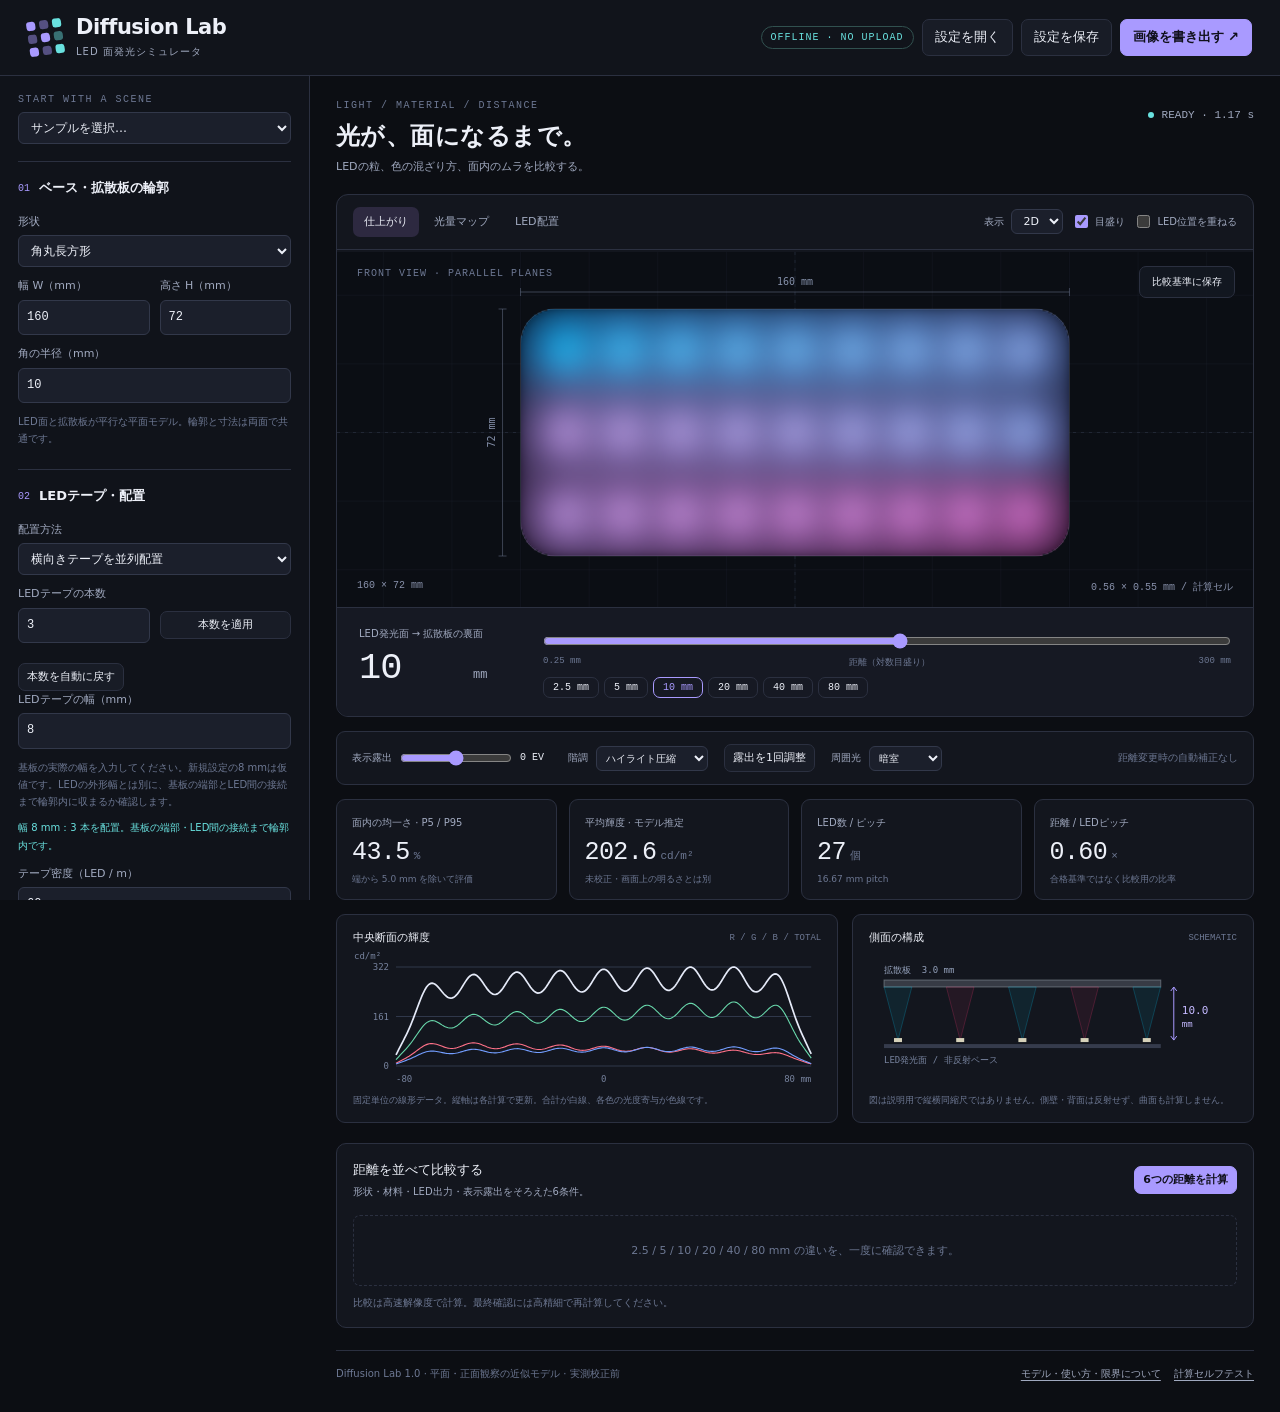
==== commit 9d175cde: "テープ幅を含む輪郭判定と切り欠きを避ける配置を追加" ====
--- a/index.html
+++ b/index.html
@@ -17,7 +17,7 @@
 <aside class="sidebar" id="sidebar" aria-label="シミュレーション設定">
 <div class="eyebrow">START WITH A SCENE</div><select id="scenePreset" class="preset-top" aria-label="サンプルシーン"><option value="">サンプルを選択…</option><option value="color">混色を見る · 2色グラデーション</option><option value="strip">LEDの粒を見る · 細い直線</option><option value="panel">面の均一さを見る · 白色パネル</option><option value="ring">リング型 · WS2812C-2020 / 150 LED/m</option><option value="foam">3 mm 白色フォーム風</option><option value="rgb">近距離のRGB分離を見る</option><option value="reset">初期状態に戻す</option></select>
 <section class="section"><h2><span>01</span> ベース・拡散板の輪郭</h2><label class="field"><span>形状</span><select data-key="shape"><option value="rect">長方形</option><option value="rounded">角丸長方形</option><option value="ellipse">円・楕円</option><option value="ring">円環・楕円環</option><option value="polygon">自由な多角形</option><option value="svg">SVGパスの輪郭</option></select></label><div class="two"><label class="field"><span>幅 W（mm）</span><input data-key="width" type="number" min="10" max="2000" step="1"></label><label class="field"><span>高さ H（mm）</span><input data-key="height" type="number" min="10" max="2000" step="1"></label></div><label class="field" data-show="shape:rounded"><span>角の半径（mm）</span><input data-key="radius" type="number" min="0" max="1000" step="1"></label><label class="field" data-show="shape:ring"><span>内径 / 外径（比率）</span><input data-key="hole" type="number" min="0.05" max="0.95" step="0.01"></label><div data-show="shape:polygon"><label class="field"><span>輪郭の頂点（左上 0,0 ／右下 100,100）</span><textarea data-key="polygon" spellcheck="false"></textarea></label><p class="hint">外周に沿った順番で x,y を入力。自己交差・穴付き多角形には非対応です。</p></div><div id="svgEditor" data-show="shape:svg" class="svg-editor"><div class="manual-tools"><button id="svgFileBtn" class="small">SVGファイルを開く</button></div><input id="svgFileInput" type="file" accept=".svg,image/svg+xml" hidden><label class="field"><span>SVG全文 または pathのd属性</span><textarea id="svgSource" spellcheck="false" maxlength="2097152" placeholder="M0 0 H100 V60 H0 Z" aria-describedby="svgHint svgImportStatus"></textarea></label><label class="field"><span>塗り規則</span><select id="svgFillRule"><option value="auto">SVGの指定を使う</option><option value="nonzero">nonzero</option><option value="evenodd">evenodd（入れ子を穴にする）</option></select></label><label class="inline-check"><input id="svgKeepAspect" type="checkbox" checked>取り込み時に縦横比を保つ</label><div class="manual-tools"><button id="svgApplyBtn" class="small">全パスを輪郭に適用</button></div><p id="svgImportStatus" class="interaction-hint" role="status" aria-live="polite"></p><p id="svgShapeSummary" class="hint"></p><p id="svgHint" class="hint">全path要素の塗り領域をまとめて取り込みます。重なり・離れた輪郭・穴に対応。曲線は線分で近似します。実寸は幅・高さ（mm）で指定してください。</p><p class="hint">SVGの余白・線幅・装飾は輪郭に含みません。図形・文字はSVG編集ソフトでパスへ変換してください。defs内のパス・use・CSS変換には未対応です。</p></div><p class="hint">LED面と拡散板が平行な平面モデル。輪郭と寸法は両面で共通です。</p></section>
-<section class="section"><h2><span>02</span> LEDテープ・配置</h2><label class="field"><span>配置方法</span><select data-key="layout"><option value="rows">横向きテープを並列配置</option><option value="grid">正方格子のパネル</option><option value="perimeter">輪郭に沿って配置</option><option value="ring">円・楕円に沿って配置</option><option value="path">自由なテープ経路</option><option value="manual">テープ位置を個別に調整</option></select></label><div class="two"><label class="field"><span>LEDテープの本数</span><input id="tapeCount" type="number" min="1" max="100" step="1" aria-describedby="tapeCountStatus"></label><button id="applyTapeCount" class="small count-apply">本数を適用</button></div><p id="tapeCountStatus" class="interaction-hint" role="status" aria-live="polite"></p><div data-hide="layout:manual"><label class="field"><span>テープ密度（LED / m）</span><input data-key="density" type="number" min="1" max="1000" step="1"></label><div class="preset-inline"><button data-density="30">30</button><button data-density="60">60</button><button data-density="144">144</button><button data-density="150">150</button></div></div><div class="two"><label class="field" data-show="layout:rows"><span>列の間隔（mm）</span><input data-key="rowSpacing" type="number" min="1" max="1000" step="1"></label><label class="field" data-hide="layout:manual,path"><span>端からの余白（mm）</span><input data-key="inset" type="number" min="0" max="1000" step="1"></label></div><label class="field" data-show="layout:rows,grid"><span>配置の回転（°）</span><input data-key="rotation" type="number" min="-180" max="180" step="1"></label><div data-show="layout:path"><label class="field"><span>経路の点（mm、中心が 0,0）</span><textarea data-key="path" spellcheck="false"></textarea></label><div class="manual-tools"><button id="pathDrawBtn" class="small">画面で経路を描く</button><button id="pathFinishBtn" class="small">確定</button></div><p class="hint">x は右方向、y は下方向。各点を直線でつなぎ、指定ピッチで配置します。</p></div><div id="tapeEditor" data-show="view:layout" class="tape-editor"><label class="field"><span>編集するLEDテープ</span><select id="tapeSelect" aria-describedby="tapeHint"><option value="-1">テープを選択</option></select></label><div class="two"><label class="field"><span>先頭LEDのX（mm）</span><input id="tapeX" type="number" step="0.1" disabled aria-describedby="tapeHint tapePositionStatus"></label><label class="field"><span>先頭LEDのY（mm）</span><input id="tapeY" type="number" step="0.1" disabled aria-describedby="tapeHint tapePositionStatus"></label></div><button id="applyTapePosition" class="small" disabled>X・Yの位置を適用</button><div class="two"><label class="field"><span>テープの角度（°）</span><input id="tapeAngle" type="number" min="-180" max="180" step="1" disabled></label><button id="applyTapeAngle" class="small count-apply" disabled>角度を適用</button></div><button id="tapeRotateModeBtn" class="small" disabled aria-pressed="false">画面で回転する</button><p class="hint">テープをダブルクリックしても回転モードに切り替わります。テープの中心を軸に回転します。角度は先頭LEDの向き、0°は右向きです。</p><label class="field"><span>整列する範囲</span><select id="alignScope"><option value="selected">選択したテープ</option><option value="all">配置全体（間隔を保持）</option></select></label><div class="align-tools" aria-label="テープの整列"><button data-align="left">左揃え</button><button data-align="centerX">左右中央</button><button data-align="right">右揃え</button><button data-align="top">上揃え</button><button data-align="centerY">上下中央</button><button data-align="bottom">下揃え</button></div><p class="hint">板の外形に対して揃えます。端揃えでは設定した余白を使います。輪郭内に収まらない操作は反映しません。</p><p id="tapePositionStatus" class="interaction-hint" role="status" aria-live="polite"></p><p id="tapeHint" class="hint">原点は板の中心。Xは右、Yは下が正。テープまたはLEDを選んでドラッグすると、接続したテープ全体が移動します。間隔・並び・向きは保持します。画面を選択して矢印キーで1 mmずつ移動（Shiftで10 mm、Ctrlで0.1 mm）。ダブルクリックで回転モードに切り替わります。</p><p class="hint">並列配置は各行が1本。蛇行グリッド・通常の外周・円環・経路は全体が1本です。SVGの外周は境界ごとに別のテープです。初めて動かすと位置調整モードに切り替わります。</p></div><div data-show="layout:manual"><div class="manual-tools"><button id="convertManual" class="small">直前の自動配置をコピー</button><button id="clearManual" class="small">全テープを削除</button></div><p class="hint">配置の密度・経路を作り直す場合は、自動配置に切り替えてください。</p></div><label class="field"><span>フルカラーLEDの種類</span><select data-key="ledModel"><option value="WS2812B">WS2812B · 5050系</option><option value="WS2812B-MINI">WS2812B-MINI · 3535系</option><option value="WS2812C-2020">WS2812C-2020 · 2020系</option><option value="SK6812">SK6812（RGB） · 5050系</option><option value="SK6812-MINI">SK6812-MINI · 3535系</option><option value="custom">カスタム・旧設定</option></select></label><div class="two"><label class="field"><span>外形の代表幅（mm）</span><input data-key="packageSize" type="number" min="0.5" max="20" step="0.01"></label><label class="field"><span>有効発光幅（mm）</span><input data-key="aperture" type="number" min="0.05" max="20" step="0.001" aria-describedby="ledValueSummary"></label></div><p class="hint led-value-summary" id="ledValueSummary" aria-live="polite"></p><p class="hint led-photometry-summary" id="ledPhotometrySummary" aria-live="polite"></p><button id="ledPresetBtn" class="small">型番の初期値に戻す</button><details class="helpdetails"><summary>選択LEDの資料・近似について</summary><div class="hint led-spec-details" id="ledSpecDetails"></div></details><details class="helpdetails"><summary>光学特性・RGBダイの設定</summary><label class="field"><span>配光の半値角・全幅（°）</span><input data-key="angle" type="number" min="10" max="175" step="1"></label><div class="three"><label class="field"><span>R 光度 mcd</span><input data-key="mcdR" type="number" min="0" max="200000" step="0.1" aria-describedby="ledPhotometrySummary"></label><label class="field"><span>G 光度 mcd</span><input data-key="mcdG" type="number" min="0" max="200000" step="0.1" aria-describedby="ledPhotometrySummary"></label><label class="field"><span>B 光度 mcd</span><input data-key="mcdB" type="number" min="0" max="200000" step="0.1" aria-describedby="ledPhotometrySummary"></label></div><label class="inline-check"><input data-key="splitRGB" type="checkbox">RGBダイを分離する（配置は仮定）</label><label class="field"><span>LED入力値の解釈</span><select data-key="pwmMode"><option value="raw">PWM値：0〜255に比例</option><option value="srgb">sRGBを線形化して入力</option></select></label><p class="hint">型番を選ぶとRGB各色の資料Typ値、未記載の場合は記載範囲の中点を設定します。mcdは正面光度で、ルーメンとは異なります。実測値で上書きできます。LED出力は別のPWM係数として掛けるため、光度入力を出力%で減らす必要はありません。</p></details><label class="field"><span>点灯パターン（配線順に適用）</span><select data-key="pattern"><option value="solid">全LEDを同じ色にする</option><option value="gradient">2色グラデーション</option><option value="alternating">2色を交互に点灯</option><option value="rainbow">虹色グラデーション</option><option value="rgb">R → G → B を繰り返す</option><option value="gaming">ゲーミング（動くRGB演出）</option></select></label><div id="gamingControls" data-show="pattern:gaming" class="gaming-controls"><label class="field"><span>RGB演出</span><select data-key="gamingScene"><option value="rainbowWave">レインボーウェーブ</option><option value="chase">RGBチェイス</option><option value="breathe">虹色ブリージング</option><option value="cyberPulse">シアン・マゼンタパルス</option></select></label><div class="two"><button id="gamingPlayBtn" class="small">再生</button><label class="field"><span>再生速度（倍）</span><input data-key="gamingSpeed" type="number" min="0.1" max="3" step="0.1"></label></div><label class="field"><span>演出の位置 <output id="gamingPhaseLabel">0%</output></span><input id="gamingPhase" type="range" min="0" max="100" step="0.1"></label><p id="gamingStatus" class="interaction-hint" role="status" aria-live="polite"></p><p class="hint">配線順に点灯が動きます。再生中は高速解像度の光学計算を時間補間。停止すると指定精度で計算し、PNG・CSVを保存できます。</p></div><div class="two"><label class="field"><span>カラー 1</span><input data-key="color1" type="color"></label><label class="field" data-show="pattern:gradient,alternating"><span>カラー 2</span><input data-key="color2" type="color"></label></div><div class="range-head"><span>LEDの出力</span><output data-out="brightness" data-suffix=" %"></output></div><div class="control-line"><input data-key="brightness" type="range" min="0" max="100" step="1" aria-label="LEDの出力"><input data-key="brightness" type="number" min="0" max="100" step="1" aria-label="LEDの出力 数値"></div><p class="hint" id="ledFluxSummary" aria-live="polite"></p></section>
+<section class="section"><h2><span>02</span> LEDテープ・配置</h2><label class="field"><span>配置方法</span><select data-key="layout"><option value="rows">横向きテープを並列配置</option><option value="grid">正方格子のパネル</option><option value="perimeter">輪郭に沿って配置</option><option value="ring">円・楕円に沿って配置</option><option value="path">自由なテープ経路</option><option value="manual">テープ位置を個別に調整</option></select></label><div class="two"><label class="field"><span>LEDテープの本数</span><input id="tapeCount" type="number" min="1" max="100" step="1" aria-describedby="tapeCountStatus"></label><button id="applyTapeCount" class="small count-apply">本数を適用</button></div><p id="tapeCountStatus" class="interaction-hint" role="status" aria-live="polite"></p><button id="autoTapeCount" class="small" data-show="layout:rows">本数を自動に戻す</button><label class="field"><span>LEDテープの幅（mm）</span><input data-key="tapeWidth" type="number" min="0.1" max="100" step="0.1" aria-describedby="tapeWidthHint tapeOutlineStatus"></label><p id="tapeWidthHint" class="hint">基板の実際の幅を入力してください。新規設定の8 mmは仮値です。LEDの外形幅とは別に、基板の端部とLED間の接続まで輪郭内に収まるか確認します。</p><p id="tapeOutlineStatus" class="interaction-hint" role="status" aria-live="polite"></p><div data-hide="layout:manual"><label class="field"><span>テープ密度（LED / m）</span><input data-key="density" type="number" min="1" max="1000" step="1"></label><div class="preset-inline"><button data-density="30">30</button><button data-density="60">60</button><button data-density="144">144</button><button data-density="150">150</button></div></div><div class="two"><label class="field" data-show="layout:rows"><span>列の間隔（mm）</span><input data-key="rowSpacing" type="number" min="1" max="1000" step="1"></label><label class="field" data-hide="layout:manual,path"><span>端からの余白（mm）</span><input data-key="inset" type="number" min="0" max="1000" step="1"></label></div><label class="field" data-show="layout:rows,grid"><span>配置の回転（°）</span><input data-key="rotation" type="number" min="-180" max="180" step="1"></label><div data-show="layout:path"><label class="field"><span>経路の点（mm、中心が 0,0）</span><textarea data-key="path" spellcheck="false"></textarea></label><div class="manual-tools"><button id="pathDrawBtn" class="small">画面で経路を描く</button><button id="pathFinishBtn" class="small">確定</button></div><p class="hint">x は右方向、y は下方向。各点を直線でつなぎ、指定ピッチで配置します。</p></div><div id="tapeEditor" data-show="view:layout" class="tape-editor"><label class="field"><span>編集するLEDテープ</span><select id="tapeSelect" aria-describedby="tapeHint"><option value="-1">テープを選択</option></select></label><div class="two"><label class="field"><span>先頭LEDのX（mm）</span><input id="tapeX" type="number" step="0.1" disabled aria-describedby="tapeHint tapePositionStatus"></label><label class="field"><span>先頭LEDのY（mm）</span><input id="tapeY" type="number" step="0.1" disabled aria-describedby="tapeHint tapePositionStatus"></label></div><button id="applyTapePosition" class="small" disabled>X・Yの位置を適用</button><div class="two"><label class="field"><span>テープの角度（°）</span><input id="tapeAngle" type="number" min="-180" max="180" step="1" disabled></label><button id="applyTapeAngle" class="small count-apply" disabled>角度を適用</button></div><button id="tapeRotateModeBtn" class="small" disabled aria-pressed="false">画面で回転する</button><p class="hint">テープをダブルクリックしても回転モードに切り替わります。テープの中心を軸に回転します。角度は先頭LEDの向き、0°は右向きです。</p><label class="field"><span>整列する範囲</span><select id="alignScope"><option value="selected">選択したテープ</option><option value="all">配置全体（間隔を保持）</option></select></label><div class="align-tools" aria-label="テープの整列"><button data-align="left">左揃え</button><button data-align="centerX">左右中央</button><button data-align="right">右揃え</button><button data-align="top">上揃え</button><button data-align="centerY">上下中央</button><button data-align="bottom">下揃え</button></div><p class="hint">板の外形に対して揃えます。端揃えでは設定した余白を使います。輪郭内に収まらない操作は反映しません。</p><p id="tapePositionStatus" class="interaction-hint" role="status" aria-live="polite"></p><p id="tapeHint" class="hint">原点は板の中心。Xは右、Yは下が正。テープまたはLEDを選んでドラッグすると、接続したテープ全体が移動します。間隔・並び・向きは保持します。画面を選択して矢印キーで1 mmずつ移動（Shiftで10 mm、Ctrlで0.1 mm）。ダブルクリックで回転モードに切り替わります。</p><p class="hint">並列配置は各行、外周は境界ごとが基本です。自動配置は、切り欠き・穴・テープ幅により安全に接続できない箇所で別のテープに分かれます。各本の間を基板でつなぎません。自由な経路は勝手に切断せず、不適合な経路を拒否します。初めて動かすと位置調整モードに切り替わります。</p></div><div data-show="layout:manual"><div class="manual-tools"><button id="convertManual" class="small">直前の自動配置をコピー</button><button id="clearManual" class="small">全テープを削除</button></div><p class="hint">配置の密度・経路を作り直す場合は、自動配置に切り替えてください。</p></div><label class="field"><span>フルカラーLEDの種類</span><select data-key="ledModel"><option value="WS2812B">WS2812B · 5050系</option><option value="WS2812B-MINI">WS2812B-MINI · 3535系</option><option value="WS2812C-2020">WS2812C-2020 · 2020系</option><option value="SK6812">SK6812（RGB） · 5050系</option><option value="SK6812-MINI">SK6812-MINI · 3535系</option><option value="custom">カスタム・旧設定</option></select></label><div class="two"><label class="field"><span>外形の代表幅（mm）</span><input data-key="packageSize" type="number" min="0.5" max="20" step="0.01"></label><label class="field"><span>有効発光幅（mm）</span><input data-key="aperture" type="number" min="0.05" max="20" step="0.001" aria-describedby="ledValueSummary"></label></div><p class="hint led-value-summary" id="ledValueSummary" aria-live="polite"></p><p class="hint led-photometry-summary" id="ledPhotometrySummary" aria-live="polite"></p><button id="ledPresetBtn" class="small">型番の初期値に戻す</button><details class="helpdetails"><summary>選択LEDの資料・近似について</summary><div class="hint led-spec-details" id="ledSpecDetails"></div></details><details class="helpdetails"><summary>光学特性・RGBダイの設定</summary><label class="field"><span>配光の半値角・全幅（°）</span><input data-key="angle" type="number" min="10" max="175" step="1"></label><div class="three"><label class="field"><span>R 光度 mcd</span><input data-key="mcdR" type="number" min="0" max="200000" step="0.1" aria-describedby="ledPhotometrySummary"></label><label class="field"><span>G 光度 mcd</span><input data-key="mcdG" type="number" min="0" max="200000" step="0.1" aria-describedby="ledPhotometrySummary"></label><label class="field"><span>B 光度 mcd</span><input data-key="mcdB" type="number" min="0" max="200000" step="0.1" aria-describedby="ledPhotometrySummary"></label></div><label class="inline-check"><input data-key="splitRGB" type="checkbox">RGBダイを分離する（配置は仮定）</label><label class="field"><span>LED入力値の解釈</span><select data-key="pwmMode"><option value="raw">PWM値：0〜255に比例</option><option value="srgb">sRGBを線形化して入力</option></select></label><p class="hint">型番を選ぶとRGB各色の資料Typ値、未記載の場合は記載範囲の中点を設定します。mcdは正面光度で、ルーメンとは異なります。実測値で上書きできます。LED出力は別のPWM係数として掛けるため、光度入力を出力%で減らす必要はありません。</p></details><label class="field"><span>点灯パターン（配線順に適用）</span><select data-key="pattern"><option value="solid">全LEDを同じ色にする</option><option value="gradient">2色グラデーション</option><option value="alternating">2色を交互に点灯</option><option value="rainbow">虹色グラデーション</option><option value="rgb">R → G → B を繰り返す</option><option value="gaming">ゲーミング（動くRGB演出）</option></select></label><div id="gamingControls" data-show="pattern:gaming" class="gaming-controls"><label class="field"><span>RGB演出</span><select data-key="gamingScene"><option value="rainbowWave">レインボーウェーブ</option><option value="chase">RGBチェイス</option><option value="breathe">虹色ブリージング</option><option value="cyberPulse">シアン・マゼンタパルス</option></select></label><div class="two"><button id="gamingPlayBtn" class="small">再生</button><label class="field"><span>再生速度（倍）</span><input data-key="gamingSpeed" type="number" min="0.1" max="3" step="0.1"></label></div><label class="field"><span>演出の位置 <output id="gamingPhaseLabel">0%</output></span><input id="gamingPhase" type="range" min="0" max="100" step="0.1"></label><p id="gamingStatus" class="interaction-hint" role="status" aria-live="polite"></p><p class="hint">配線順に点灯が動きます。再生中は高速解像度の光学計算を時間補間。停止すると指定精度で計算し、PNG・CSVを保存できます。</p></div><div class="two"><label class="field"><span>カラー 1</span><input data-key="color1" type="color"></label><label class="field" data-show="pattern:gradient,alternating"><span>カラー 2</span><input data-key="color2" type="color"></label></div><div class="range-head"><span>LEDの出力</span><output data-out="brightness" data-suffix=" %"></output></div><div class="control-line"><input data-key="brightness" type="range" min="0" max="100" step="1" aria-label="LEDの出力"><input data-key="brightness" type="number" min="0" max="100" step="1" aria-label="LEDの出力 数値"></div><p class="hint" id="ledFluxSummary" aria-live="polite"></p></section>
 <section class="section"><h2><span>03</span> 拡散材料</h2><label class="field"><span>材料プリセット（すべて仮定値）</span><select data-key="material"><option value="opal">乳白アクリル風</option><option value="strong">強拡散の白色板風</option><option value="frost">すりガラス風・弱拡散</option><option value="clear">透明板風</option><option value="foam">白色フォーム / コスプレボード風</option><option value="custom">カスタム・実測値入力</option></select></label><label class="field"><span>材料色 ARGB（#AARRGGBB）</span><div class="material-color-row"><input data-key="argb" type="text" maxlength="9" pattern="#[0-9A-Fa-f]{8}" spellcheck="false" aria-label="材料色 ARGB"><input id="materialPicker" type="color" aria-label="材料のRGB色"></div></label><p class="hint">A は<strong>着色の強さ</strong>。00＝無着色、FF＝RGBを完全適用。透過率・拡散率とは別のパラメータです。</p><div class="two"><label class="field"><span>厚さ（mm）</span><input data-key="thickness" type="number" min="0.1" max="30" step="0.1"></label><label class="field"><span>透過率（%）</span><input data-key="transmission" type="number" min="0" max="100" step="1"></label></div><label class="field"><span>拡散成分比（%・独自モデル）</span><input data-key="diffuse" type="number" min="0" max="100" step="0.1"></label><label class="field"><span>内部にじみ σ / 厚さ</span><input data-key="spread" type="number" min="0" max="5" step="0.05"></label><p class="hint">にじみの標準偏差 σ＝厚さ×係数。透過率は入力厚さでの値として扱い、厚さ変更による吸収の増減は自動推定しません。拡散成分比は ASTM ヘイズ値ではありません。</p></section>
 <section class="section"><h2><span>04</span> 計算・評価</h2><label class="field"><span>計算解像度（長辺）</span><select data-key="quality"><option value="160">高速 · 160 点</option><option value="288">標準 · 288 点</option><option value="448">高精細 · 448 点</option></select></label><label class="field"><span>評価から端を除く幅（mm）</span><input data-key="roi" type="number" min="0" max="500" step="0.5"></label><label class="field"><span>校正・材料のメモ</span><input data-key="customLabel" type="text" maxlength="200"></label><button id="csvBtn" style="width:100%;font-size:11px">光量データ CSV を保存</button><p class="hint">数値は線形の発光成分のみ。露出、画面の色変換、周囲光は評価指標に含めません。</p><div class="info-box">実測校正前の設計比較モデルです。反射壁・レンズ・屈折・曲面・分光透過は計算していません。</div></section>
 </aside>
@@ -32,7 +32,7 @@
 <footer class="footer"><span>Diffusion Lab 1.0 · 平面・正面観察の近似モデル · 実測校正前</span><span><button id="modelBtn">モデル・使い方・限界について</button>　 <button id="selfTestBtn">計算セルフテスト</button></span></footer></div></main>
 <input type="file" id="fileInput" accept=".json,application/json" hidden><div id="toast" class="toast" role="status" hidden></div>
 <div id="modelModal" class="modal-backdrop" hidden><article class="modal" role="dialog" aria-modal="true" aria-labelledby="modelTitle"><button class="modal-close" id="closeModal">閉じる ✕</button><h2 id="modelTitle">モデルと使い方</h2><p>LEDの光が距離とともに重なり、拡散板の面内に分布する様子を比較します。これは製品の測光データから構築した検証済みデジタルツインではなく、<strong>物理式を使った調整可能な設計比較モデル</strong>です。</p><h3>まず試す</h3><p>サンプルを選ぶ → LED密度・形状・材料を設定 → 距離を変更 →「6つの距離を計算」。白一色の均一度と、色を交互にしたときの混色は別々に確認すると判断しやすくなります。</p><p>形状「SVGパスの輪郭」では、SVGファイルまたはd属性を読み込み、全パスの塗り領域をまとめて板の輪郭にできます。曲線は線分で近似します。実寸は幅・高さ（mm）で指定してください。
-「LED配置」で実装位置を確認できます。テープやLEDを選ぶと、接続したテープ全体をドラッグ移動できます。左のX・Yは配線順で先頭のLEDの座標です。入力後「X・Yの位置を適用」またはEnterで移動します。LED間隔・並び・向きは保持され、Escapeでドラッグを取り消します。「自由なテープ経路」ではボタンで描画を開始し、クリックで点を追加して Enter または「確定」で終了します。Escapeで描画を取り消します。</p><h3>光の計算</h3><div class="equation">I(θ) = I₀ cosᵐ(θ)<br>m = −ln(2) / ln(cos(全幅半値角 / 2))<br>E = Σ I₀ cosᵐ(θ) cos(θ) / r²<br>L = T × tint × [H × Gaussian(E) / π + (1 − H) × Ldirect]</div><p>距離は計算内部で単位換算し、RGB各色の正面光度を用いて照度 E を求めます。有効発光面を小さな面要素に分割し、格子上に配置してゼロ詰めFFTで畳み込みます。H は独自の拡散成分比で、散乱光を Lambertian、非散乱光を正面から見える発光面として近似します。H は測定規格のヘイズ値ではありません。Gaussian の幅 σ は厚さ×内部にじみ係数です。</p><p>LEDの種類は参照したデータシートの版に対応します。WS2812BとWS2812B-MINIは機械図の開口を円形とみなし、面積が等しい正方形の光源幅へ近似します。これは光学的な有効発光面の規格値ではありません。ほかの3種類の幅は資料未記載のため比較用の仮定です。SK6812とSK6812-MINIの半値角全幅120°は資料値、Worldsemiの3種類の120°は資料未記載のため仮定です。各値の根拠と資料は設定欄で確認できます。型番を選ぶとRGB正面光度も資料のTyp値または記載範囲の中点に切り替えます。光学表の電流条件と採用値の根拠は設定欄に表示します。資料に絶対光束lmの記載はないため、光源1個のRGB白の光束は現在の配光から Φ = 2π × I₀[cd] / (m+1) を色別に積分した推定値です。拡散板後の光束や現在の点灯色の合計ではありません。実測値の入力と保存済み光度は保持します。</p><h3>ARGB の意味</h3><p><code>#AARRGGBB</code> を使います。RGB は sRGB として線形化した後、簡易な透過色フィルタとして適用します。A は無着色と指定色の間の補間係数で、<code>tint = (1−A) + A×linearRGB</code>。A=00 は無着色、A=FF は指定色を完全に適用します。A を光学的な不透明度や透過率とはみなしません。</p><p>透過率 T と拡散成分比 H は独立入力です。例えば白色 <code>#FFFFFFFF</code> でも T を0にすれば発光は出ません。厚さ変更はにじみに反映しますが、吸収の変化は自動推定しません。材料を変更したら、その厚さでの透過率も設定してください。</p><h3>結果の読み方</h3><p>均一さは評価領域の暗い側5パーセンタイルと明るい側95パーセンタイルの比です。100%に近いほど均一ですが、色の均一性や最低限必要な明るさを保証しません。RGBで異なる色を点灯した場合、その光度差も指標に含まれます。光量マップの上限はその画像の P95 で、異なる条件の絶対輝度比較には平均輝度の数値を使ってください。</p><p>表示は理想的な sRGB 原色を用いた近似です。RGB光度の各値を sRGB の Y 係数で除して表示チャンネルに変換し、露出・階調処理を適用します。PWMモードでは色の入力値は明るさに比例します。画面と実LEDのスペクトル・輝度範囲は一致しません。</p><p>距離で露出を自動変更しません。「露出を1回調整」はその時点の明るさに合わせるだけです。露出や周囲光は指標の計算に含めません。周囲光の表示は、材料色を使った独立の外観近似で、材料の反射率を実測したものではありません。</p><h3>再現しないもの</h3><p>曲面・傾斜・STL/STEP形状、側壁や背面の反射、導光板、遮蔽物、LED封止レンズ、屈折・フレネル反射、角度依存透過、厳密な多重散乱、波長ごとの透過、カメラのレンズ・人の順応は未実装です。低拡散材の直視像、非常に近い距離、格子より小さい発光面は特に誤差が増えます。内部にじみが大きい複雑な輪郭では、ガウス近似が切り欠きをまたいで光を広げる場合があります。</p><p>透過率・にじみの材料プリセットと未記載の光源寸法・角度は説明用の仮定値です。光度は参照した版・電流条件の資料値または範囲の中点を使います。実物の材質名が似ていても一致するとは限りません。寸法設計を決定する前に実機で確認してください。</p><h3>保存・公開</h3><p>すべてブラウザ内で計算し、入力は外部に送信しません。設定の自動保存は同じブラウザの localStorage を利用し、使えない場合も動作します。設定JSON、PNG、格子CSVを書き出せます。このHTMLだけでオフライン動作し、同じファイルを index.html として静的ホスティングにも置けます。</p><h3>根拠となる公開資料</h3><p><a href="https://www.pbr-book.org/4ed/Light_Sources/Point_Lights" target="_blank" rel="noopener noreferrer">PBRT 4e — Point Lights</a>：逆二乗則と点光源。<br><a href="https://www.pbr-book.org/4ed/Reflection_Models/Diffuse_Reflection" target="_blank" rel="noopener noreferrer">PBRT 4e — Diffuse Reflection</a>：Lambertianモデルと π による正規化。<br><a href="https://www.pbr-book.org/4ed/Volume_Scattering/Phase_Functions" target="_blank" rel="noopener noreferrer">PBRT 4e — Phase Functions</a>：散乱の角度分布が材料で異なること。<br><a href="https://www.plexiglas.de/en/service/product-info/light-transmission" target="_blank" rel="noopener noreferrer">PLEXIGLAS — Light transmission</a>：材料種・板厚と透過率の関係。<br><a href="https://www.plexiglas.de/en/products/plexiglas/plexiglas-led" target="_blank" rel="noopener noreferrer">PLEXIGLAS LED</a>：拡散用途・製品ごとの違い。</p><p>資料は基礎モデルの参考です。掲載メーカーがこのアプリやプリセットを検証・承認したことを意味しません。</p></article></div>
+「LEDテープの幅（mm）」には実物の基板幅を入力してください。新規設定の8 mmは仮値です。基板の端部、LED外形、LED間の幅のある接続まで輪郭内に収まるか確認します。自動配置は切り欠きや穴を跨ぐ部分で別のテープに分け、手動移動・回転・整列と自由な経路は収まらない操作を拒否します。各本の間の電線接続、実物の切断単位・曲げ半径は計算に含みません。</p><p>「LED配置」で実装位置を確認できます。テープやLEDを選ぶと、接続したテープ全体をドラッグ移動できます。左のX・Yは配線順で先頭のLEDの座標です。入力後「X・Yの位置を適用」またはEnterで移動します。LED間隔・並び・向きは保持され、Escapeでドラッグを取り消します。「自由なテープ経路」ではボタンで描画を開始し、クリックで点を追加して Enter または「確定」で終了します。Escapeで描画を取り消します。</p><h3>光の計算</h3><div class="equation">I(θ) = I₀ cosᵐ(θ)<br>m = −ln(2) / ln(cos(全幅半値角 / 2))<br>E = Σ I₀ cosᵐ(θ) cos(θ) / r²<br>L = T × tint × [H × Gaussian(E) / π + (1 − H) × Ldirect]</div><p>距離は計算内部で単位換算し、RGB各色の正面光度を用いて照度 E を求めます。有効発光面を小さな面要素に分割し、格子上に配置してゼロ詰めFFTで畳み込みます。H は独自の拡散成分比で、散乱光を Lambertian、非散乱光を正面から見える発光面として近似します。H は測定規格のヘイズ値ではありません。Gaussian の幅 σ は厚さ×内部にじみ係数です。</p><p>LEDの種類は参照したデータシートの版に対応します。WS2812BとWS2812B-MINIは機械図の開口を円形とみなし、面積が等しい正方形の光源幅へ近似します。これは光学的な有効発光面の規格値ではありません。ほかの3種類の幅は資料未記載のため比較用の仮定です。SK6812とSK6812-MINIの半値角全幅120°は資料値、Worldsemiの3種類の120°は資料未記載のため仮定です。各値の根拠と資料は設定欄で確認できます。型番を選ぶとRGB正面光度も資料のTyp値または記載範囲の中点に切り替えます。光学表の電流条件と採用値の根拠は設定欄に表示します。資料に絶対光束lmの記載はないため、光源1個のRGB白の光束は現在の配光から Φ = 2π × I₀[cd] / (m+1) を色別に積分した推定値です。拡散板後の光束や現在の点灯色の合計ではありません。実測値の入力と保存済み光度は保持します。</p><h3>ARGB の意味</h3><p><code>#AARRGGBB</code> を使います。RGB は sRGB として線形化した後、簡易な透過色フィルタとして適用します。A は無着色と指定色の間の補間係数で、<code>tint = (1−A) + A×linearRGB</code>。A=00 は無着色、A=FF は指定色を完全に適用します。A を光学的な不透明度や透過率とはみなしません。</p><p>透過率 T と拡散成分比 H は独立入力です。例えば白色 <code>#FFFFFFFF</code> でも T を0にすれば発光は出ません。厚さ変更はにじみに反映しますが、吸収の変化は自動推定しません。材料を変更したら、その厚さでの透過率も設定してください。</p><h3>結果の読み方</h3><p>均一さは評価領域の暗い側5パーセンタイルと明るい側95パーセンタイルの比です。100%に近いほど均一ですが、色の均一性や最低限必要な明るさを保証しません。RGBで異なる色を点灯した場合、その光度差も指標に含まれます。光量マップの上限はその画像の P95 で、異なる条件の絶対輝度比較には平均輝度の数値を使ってください。</p><p>表示は理想的な sRGB 原色を用いた近似です。RGB光度の各値を sRGB の Y 係数で除して表示チャンネルに変換し、露出・階調処理を適用します。PWMモードでは色の入力値は明るさに比例します。画面と実LEDのスペクトル・輝度範囲は一致しません。</p><p>距離で露出を自動変更しません。「露出を1回調整」はその時点の明るさに合わせるだけです。露出や周囲光は指標の計算に含めません。周囲光の表示は、材料色を使った独立の外観近似で、材料の反射率を実測したものではありません。</p><h3>再現しないもの</h3><p>曲面・傾斜・STL/STEP形状、側壁や背面の反射、導光板、遮蔽物、LED封止レンズ、屈折・フレネル反射、角度依存透過、厳密な多重散乱、波長ごとの透過、カメラのレンズ・人の順応は未実装です。低拡散材の直視像、非常に近い距離、格子より小さい発光面は特に誤差が増えます。内部にじみが大きい複雑な輪郭では、ガウス近似が切り欠きをまたいで光を広げる場合があります。</p><p>透過率・にじみの材料プリセットと未記載の光源寸法・角度は説明用の仮定値です。光度は参照した版・電流条件の資料値または範囲の中点を使います。実物の材質名が似ていても一致するとは限りません。寸法設計を決定する前に実機で確認してください。</p><h3>保存・公開</h3><p>すべてブラウザ内で計算し、入力は外部に送信しません。設定の自動保存は同じブラウザの localStorage を利用し、使えない場合も動作します。設定JSON、PNG、格子CSVを書き出せます。このHTMLだけでオフライン動作し、同じファイルを index.html として静的ホスティングにも置けます。</p><h3>根拠となる公開資料</h3><p><a href="https://www.pbr-book.org/4ed/Light_Sources/Point_Lights" target="_blank" rel="noopener noreferrer">PBRT 4e — Point Lights</a>：逆二乗則と点光源。<br><a href="https://www.pbr-book.org/4ed/Reflection_Models/Diffuse_Reflection" target="_blank" rel="noopener noreferrer">PBRT 4e — Diffuse Reflection</a>：Lambertianモデルと π による正規化。<br><a href="https://www.pbr-book.org/4ed/Volume_Scattering/Phase_Functions" target="_blank" rel="noopener noreferrer">PBRT 4e — Phase Functions</a>：散乱の角度分布が材料で異なること。<br><a href="https://www.plexiglas.de/en/service/product-info/light-transmission" target="_blank" rel="noopener noreferrer">PLEXIGLAS — Light transmission</a>：材料種・板厚と透過率の関係。<br><a href="https://www.plexiglas.de/en/products/plexiglas/plexiglas-led" target="_blank" rel="noopener noreferrer">PLEXIGLAS LED</a>：拡散用途・製品ごとの違い。</p><p>資料は基礎モデルの参考です。掲載メーカーがこのアプリやプリセットを検証・承認したことを意味しません。</p></article></div>
 <script id="gaming-core">/* 周期演出のPWMと、線形な光学計算結果の時間補間。 */
 (function(root){
 'use strict';
@@ -53,11 +53,224 @@
 }
 const api={scenes,colors,interpolate,wrap};root.Gaming=api;if(typeof module!=='undefined'&&module.exports)module.exports=api;
 })(typeof self!=='undefined'?self:globalThis);
+</script><script id="tape-geometry-core">/* Diffusion Lab — connected tape footprints and continuous containment.
+ * 基板の端部・LEDの回転した角・接続区間を、幅のある面として判定する。 */
+(function(root){
+'use strict';
+const EPS=1e-7,cache=new WeakMap();
+const cross=(a,b)=>a[0]*b[1]-a[1]*b[0];
+const box=p=>({minX:Math.min(...p.map(q=>q[0])),maxX:Math.max(...p.map(q=>q[0])),minY:Math.min(...p.map(q=>q[1])),maxY:Math.max(...p.map(q=>q[1]))});
+const overlaps=(a,b)=>a.minX<=b.maxX&&a.maxX>=b.minX&&a.minY<=b.maxY&&a.maxY>=b.minY;
+function square(x,y,size,angle){const c=Math.cos(angle),s=Math.sin(angle);return [[-1,-1],[1,-1],[1,1],[-1,1]].map(([a,b])=>[x+(a*c-b*s)*size/2,y+(a*s+b*c)*size/2]);}
+function footprints(s,points){
+ const packageSize=Number(s.packageSize),tapeWidth=s.tapeWidth===undefined?packageSize+2:Number(s.tapeWidth);
+ if(!Number.isFinite(packageSize)||packageSize<=0||!Number.isFinite(tapeWidth)||tapeWidth<=0||!Array.isArray(points))throw Error('LEDテープの幅または座標が不正です。');
+ const tapes=[],packages=[];
+ for(let i=0;i<points.length;i++){
+  const p=points[i];if(!Array.isArray(p)||p.length<2||!Number.isFinite(p[0])||!Number.isFinite(p[1])||(p[2]!==undefined&&!Number.isFinite(p[2])))throw Error('LEDテープの座標が不正です。');
+  const [x,y]=p,angle=p[2]||0;tapes.push(square(x,y,tapeWidth,angle));packages.push(square(x,y,packageSize,angle));
+  if(i){const q=points[i-1],dx=x-q[0],dy=y-q[1],length=Math.hypot(dx,dy);
+   if(length>EPS){const ox=-dy/length*tapeWidth/2,oy=dx/length*tapeWidth/2;tapes.push([[q[0]+ox,q[1]+oy],[q[0]-ox,q[1]-oy],[x-ox,y-oy],[x+ox,y+oy]]);}
+  }
+ }
+ return {tapes,packages};
+}
+function tree(edges){
+ if(!edges.length)return null;const bounds={minX:Infinity,maxX:-Infinity,minY:Infinity,maxY:-Infinity};
+ for(const e of edges){bounds.minX=Math.min(bounds.minX,e.bounds.minX);bounds.maxX=Math.max(bounds.maxX,e.bounds.maxX);bounds.minY=Math.min(bounds.minY,e.bounds.minY);bounds.maxY=Math.max(bounds.maxY,e.bounds.maxY);}
+ if(edges.length<=8)return {bounds,edges};
+ const axis=bounds.maxX-bounds.minX>=bounds.maxY-bounds.minY?'X':'Y',sorted=edges.slice().sort((a,b)=>a.bounds['min'+axis]+a.bounds['max'+axis]-b.bounds['min'+axis]-b.bounds['max'+axis]),mid=sorted.length>>1;
+ return {bounds,left:tree(sorted.slice(0,mid)),right:tree(sorted.slice(mid))};
+}
+function query(node,bounds,out=[]){if(!node||!overlaps(node.bounds,bounds))return out;if(node.edges){for(const e of node.edges)if(overlaps(e.bounds,bounds))out.push(e);}else{query(node.left,bounds,out);query(node.right,bounds,out);}return out;}
+function geometry(O,s){
+ if(!O||typeof O.shapeInfo!=='function')throw Error('輪郭の計算モジュールが必要です。');
+ const key=JSON.stringify([s.shape,s.width,s.height,s.radius,s.hole,s.polygon,s.svgShapes]),stored=cache.get(O);
+ if(stored&&stored.key===key)return stored.value;
+ const value={kind:s.shape,a:s.width/2,b:s.height/2,radius:s.radius||0,hole:s.hole||0,boundary:[]};
+ if(s.shape==='svg')value.boundary=O.svgGeometry(s).boundary;
+ else if(s.shape==='polygon'){const p=O.shapeInfo(s).poly;value.boundary=p.map((a,i)=>[a,p[(i+1)%p.length]]);}
+ else if(!['rect','rounded','ellipse','ring'].includes(s.shape))throw Error('対応していない輪郭です。');
+ if(value.boundary.length){
+  value.edges=value.boundary.map(([a,b])=>({a,b,bounds:box([a,b])}));value.tree=tree(value.edges);
+  value.minY=value.tree.bounds.minY;value.maxY=value.tree.bounds.maxY;value.buckets=Array.from({length:Math.min(64,Math.max(8,Math.ceil(Math.sqrt(value.edges.length))))},()=>[]);
+  value.row=y=>Math.max(0,Math.min(value.buckets.length-1,Math.floor((y-value.minY)/(value.maxY-value.minY||1)*value.buckets.length)));
+  for(const e of value.edges)for(let i=value.row(e.bounds.minY);i<=value.row(e.bounds.maxY);i++)value.buckets[i].push(e);
+ }
+ cache.set(O,{key,value});return value;
+}
+function pointSegmentDistance(p,a,b){const dx=b[0]-a[0],dy=b[1]-a[1],length=dx*dx+dy*dy,t=Math.max(0,Math.min(1,((p[0]-a[0])*dx+(p[1]-a[1])*dy)/(length||1)));return Math.hypot(p[0]-a[0]-t*dx,p[1]-a[1]-t*dy);}
+function pointInside(p,g){
+ const x=p[0],y=p[1],bounds=g.tree.bounds;if(x<bounds.minX-EPS||x>bounds.maxX+EPS||y<bounds.minY-EPS||y>bounds.maxY+EPS)return false;
+ let inside=false;const candidates=g.buckets[g.row(y)];
+ for(const {a,b,bounds} of candidates){
+  if(x>=bounds.minX-EPS&&x<=bounds.maxX+EPS&&y>=bounds.minY-EPS&&y<=bounds.maxY+EPS&&pointSegmentDistance(p,a,b)<=EPS)return true;
+  if((a[1]>y)!==(b[1]>y)&&x<(b[0]-a[0])*(y-a[1])/(b[1]-a[1])+a[0])inside=!inside;
+ }
+ return inside;
+}
+// 境界線分を凸矩形の厳密な内部へクリップする。辺・角への接触だけは許す。
+// 穴の全体を覆った場合も、その境界が矩形内部にあるので検出できる。
+function boundaryEnters(polygon,a,b){
+ let low=0,high=1;const delta=[b[0]-a[0],b[1]-a[1]],length=Math.hypot(...delta);if(length<=EPS)return false;
+ for(let i=0;i<polygon.length;i++){
+  const p=polygon[i],q=polygon[(i+1)%polygon.length],edge=[q[0]-p[0],q[1]-p[1]],n=Math.hypot(...edge);if(n<=EPS)continue;
+  const start=cross(edge,[a[0]-p[0],a[1]-p[1]])/n,slope=cross(edge,delta)/n;
+  if(Math.abs(slope)<1e-14){if(start<=EPS)return false;continue;}
+  const t=(EPS-start)/slope;if(slope>0)low=Math.max(low,t);else high=Math.min(high,t);if(high<=low)return false;
+ }
+ return (high-low)*length>EPS;
+}
+function segmentsIntersect(a,b,c,d){
+ const r=[b[0]-a[0],b[1]-a[1]],s=[d[0]-c[0],d[1]-c[1]],den=cross(r,s),q=[c[0]-a[0],c[1]-a[1]];
+ if(Math.abs(den)>1e-14){const t=cross(q,s)/den,u=cross(q,r)/den;return t>=0&&t<=1&&u>=0&&u<=1;}
+ return Math.min(pointSegmentDistance(a,c,d),pointSegmentDistance(b,c,d),pointSegmentDistance(c,a,b),pointSegmentDistance(d,a,b))<=EPS;
+}
+function segmentDistance(a,b,c,d){return segmentsIntersect(a,b,c,d)?0:Math.min(pointSegmentDistance(a,c,d),pointSegmentDistance(b,c,d),pointSegmentDistance(c,a,b),pointSegmentDistance(d,a,b));}
+function polygonContained(p,g,clearance){
+ const center=p.reduce((n,q)=>[n[0]+q[0]/p.length,n[1]+q[1]/p.length],[0,0]);
+ if(!p.every(q=>pointInside(q,g))||!pointInside(center,g))return false;
+ const bounds=box(p),expanded={minX:bounds.minX-clearance-EPS,maxX:bounds.maxX+clearance+EPS,minY:bounds.minY-clearance-EPS,maxY:bounds.maxY+clearance+EPS};
+ for(const {a,b} of query(g.tree,expanded)){
+  if(boundaryEnters(p,a,b))return false;
+  if(clearance>EPS)for(let i=0;i<p.length;i++)if(segmentDistance(p[i],p[(i+1)%p.length],a,b)<clearance-EPS)return false;
+ }
+ return true;
+}
+function minimumRadius(p,a,b){
+ const q=p.map(v=>[v[0]/a,v[1]/b]);let originInside=true,min=Infinity;
+ for(let i=0;i<q.length;i++){
+  const u=q[i],v=q[(i+1)%q.length];if(cross([v[0]-u[0],v[1]-u[1]],[-u[0],-u[1]])<0)originInside=false;
+  min=Math.min(min,pointSegmentDistance([0,0],u,v));
+ }
+ return originInside?0:min;
+}
+function standardContained(p,g,clearance){
+ if(g.kind==='rect')return p.every(([x,y])=>Math.abs(x)<=g.a-clearance+EPS&&Math.abs(y)<=g.b-clearance+EPS);
+ if(g.kind==='rounded')return p.every(([x,y])=>{const qx=Math.abs(x)-(g.a-g.radius),qy=Math.abs(y)-(g.b-g.radius);return Math.hypot(Math.max(qx,0),Math.max(qy,0))+Math.min(Math.max(qx,qy),0)-g.radius<=-clearance+EPS;});
+ // 楕円のclearanceは最短半径で一様に縮小する安全側の判定。
+ // 穴は同じ方法で拡大する。細長い楕円では実際の等距離オフセットより保守的。
+ const scale=1-clearance/Math.min(g.a,g.b);if(scale<=0)return false;
+ const outerA=g.a*scale,outerB=g.b*scale,tolerance=EPS/Math.max(outerA,outerB);
+ if(!p.every(([x,y])=>Math.hypot(x/outerA,y/outerB)<=1+tolerance))return false;
+ if(g.kind==='ring'){
+  const innerA=g.a*g.hole,innerB=g.b*g.hole,enlarge=1+clearance/Math.min(innerA,innerB),a=innerA*enlarge,b=innerB*enlarge;
+  if(minimumRadius(p,a,b)<1-EPS/Math.max(a,b))return false;
+ }
+ return true;
+}
+function contains(O,s,points,clearance=0){
+ if(!Number.isFinite(clearance)||clearance<0)return false;
+ try{const polygons=footprints(s,points),g=geometry(O,s);return [...polygons.tapes,...polygons.packages].every(p=>g.boundary.length?polygonContained(p,g,clearance):standardContained(p,g,clearance));}catch{return false;}
+}
+const api={footprints,contains,geometry,EPS};root.TapeGeometry=api;if(typeof module!=='undefined'&&module.exports)module.exports=api;
+})(typeof self!=='undefined'?self:globalThis);
+</script><script id="tape-placement-core">/* LEDテープの自動配置。輪郭からはみ出す接続を別テープへ分割する。 */
+(function(root){
+'use strict';
+const PI=Math.PI,MAX_LEDS=5000,MAX_CANDIDATES=15000;
+function width(s){return Number.isFinite(s.tapeWidth)?s.tapeWidth:s.packageSize+2;}
+function fit(O,s,points){
+ if(typeof O.tapeFits!=='function')throw Error('LEDテープの連続輪郭判定が利用できません。');
+ return O.tapeFits(s,points,0);
+}
+function ensureLimit(n){if(n>MAX_CANDIDATES)throw Error('LED数が多すぎます。密度または列間隔を調整してください。');}
+function copy(p){return [p[0],p[1],p[2]||0];}
+function signedArea(points){let area=0;for(let i=0;i<points.length;i++){const a=points[i],b=points[(i+1)%points.length];area+=a[0]*b[1]-a[1]*b[0];}return area/2;}
+// SVG境界は塗り領域が左側。穴の時計回り境界も同じ向きへオフセットする。
+// 凹部ごとにオフセットするため、全体の幅・高さの縮小で細い腕を失わない。
+function insetLoop(points,distance,filledLeft=false){
+ if(points.length<3)return [];
+ const direction=filledLeft||signedArea(points)>=0?1:-1,out=[];
+ for(let i=0;i<points.length;i++){
+  const a=points[(i+points.length-1)%points.length],p=points[i],b=points[(i+1)%points.length],l0=Math.hypot(p[0]-a[0],p[1]-a[1]),l1=Math.hypot(b[0]-p[0],b[1]-p[1]);
+  if(l0<1e-9||l1<1e-9)continue;
+  const n0=[-(p[1]-a[1])/l0*direction,(p[0]-a[0])/l0*direction],n1=[-(b[1]-p[1])/l1*direction,(b[0]-p[0])/l1*direction],den=1+n0[0]*n1[0]+n0[1]*n1[1];
+  if(den>1e-6){const dx=distance*(n0[0]+n1[0])/den,dy=distance*(n0[1]+n1[1])/den;
+   if(Math.hypot(dx,dy)<=Math.max(distance*12,1)){out.push([p[0]+dx,p[1]+dy]);continue;}
+  }
+  // 鋭い折り返しは無制限のミターではなく両側の点を使い、後で幅を判定する。
+  out.push([p[0]+n0[0]*distance,p[1]+n0[1]*distance],[p[0]+n1[0]*distance,p[1]+n1[1]*distance]);
+ }
+ return out;
+}
+function perimeterGroups(O,s,margin,pitch){
+ if(s.shape==='ellipse'||s.shape==='ring'||s.shape==='rounded')margin=Math.max(margin,width(s)/Math.SQRT2,s.packageSize/Math.SQRT2);
+ if(s.width<=2*margin||s.height<=2*margin)return [];
+ if(s.shape==='svg')return O.svgGeometry(s).loops.map(loop=>({points:O.samplePath(insetLoop(loop,margin,true),pitch,true),closed:true}));
+ if(s.shape==='polygon')return [{points:O.samplePath(insetLoop(O.outline(s),margin),pitch,true),closed:true}];
+ // 円・角丸は既存の寸法/半径オフセットを保ち、曲線の局所ミター誤差を避ける。
+ const smaller={...s,width:s.width-2*margin,height:s.height-2*margin,radius:Math.max(0,s.radius-margin)};
+ return [{points:O.samplePath(O.outline(smaller),pitch,true),closed:true}];
+}
+function candidateGroups(O,s,pitch,margin){
+ const rot=s.rotation*PI/180,ca=Math.cos(rot),sa=Math.sin(rot);
+ if(s.layout==='ring'){
+  // 曲線では端部正方形の角も外周内に残るよう、半対角長を最低余白にする。
+  margin=Math.max(margin,width(s)/Math.SQRT2,s.packageSize/Math.SQRT2);
+  const a=s.width/2-margin,b=s.height/2-margin;if(a<=0||b<=0)return [];
+  const points=Array.from({length:720},(_,i)=>{const t=2*PI*i/720;return [a*Math.cos(t),b*Math.sin(t)];});
+  return [{points:O.samplePath(points,pitch,true),closed:true}];
+ }
+ if(s.layout==='perimeter')return perimeterGroups(O,s,margin,pitch);
+ if(s.layout!=='rows'&&s.layout!=='grid')throw Error('自動配置の種類を選択してください。');
+ const spacing=s.layout==='grid'?pitch:s.rowSpacing,extent=Math.hypot(s.width,s.height)/2;
+ if(Math.ceil(2*extent/pitch)*Math.ceil(2*extent/spacing)>90000)throw Error('配置候補が多すぎます。LED密度を下げてください。');
+ const ny=s.layout==='rows'&&s.tapeCount?s.tapeCount:Math.max(1,Math.floor((s.height-2*margin)/spacing)+1),nx=Math.max(1,Math.floor((s.width-2*margin)/pitch)+1);
+ ensureLimit(nx*ny);const rows=[];
+ for(let j=0;j<ny;j++){
+  const points=[];for(let i=0;i<nx;i++){const x=(i-(nx-1)/2)*pitch,y=(j-(ny-1)/2)*spacing;points.push([x*ca-y*sa,x*sa+y*ca,rot]);}
+  if(j%2)points.reverse();rows.push({points,closed:false});
+ }
+ return s.layout==='rows'?rows:[{points:rows.flatMap(row=>row.points),closed:false}];
+}
+// 元の接続順を歩き、無効LEDと輪郭を跨ぐブリッジで切る。削除後の再接続はしない。
+function splitGroup(O,s,source){
+ const groups=[];let current=[],discarded=0,broken=false;
+ for(const point of source.points){
+  if(!fit(O,s,[point])){if(current.length){groups.push(current);current=[];}discarded++;broken=true;continue;}
+  if(current.length&&!fit(O,s,[current[current.length-1],point])){groups.push(current);current=[];broken=true;}
+  current.push(copy(point));
+ }
+ if(current.length)groups.push(current);
+ if(source.closed&&source.points.length){
+  const first=source.points[0],last=source.points[source.points.length-1];
+  if(!fit(O,s,[last,first]))broken=true;
+  // 有効な閉路の継ぎ目で分かれた先頭・末尾を再び一つの連続列にする。
+  // 無効部分を飛ばす接続とは異なり、ここは元の隣接関係そのもの。
+  if(groups.length>1&&fit(O,s,[first])&&fit(O,s,[last])&&fit(O,s,[last,first])){
+   groups[0]=groups.pop().concat(groups[0]);
+  }
+ }
+ const splitCount=source.closed?(broken?groups.length:0):Math.max(0,groups.length-1);
+ return {groups,discarded,splitCount};
+}
+function generate(O,s){
+ const pitch=1000/s.density,margin=Math.max(s.inset,s.packageSize/2,width(s)/2);
+ if(!Number.isFinite(pitch)||pitch<=0)throw Error('LED密度には正の数値を指定してください。');
+ if(s.layout==='path'){
+  const path=O.parsePoints(s.path),points=O.samplePath(path,pitch);
+  if(path.length<2)throw Error('テープ経路には2点以上の座標が必要です。');
+  // 元の折線の角に加え、LED間の直線接続も判定する。危険な経路を自動切断しない。
+  if(!fit(O,s,path)||!fit(O,s,points))throw Error('テープ経路全体とテープ幅が輪郭内に収まるように経路を調整してください。切り欠き・穴を跨ぐ経路は配置できません。');
+  return {manual:points.map(copy),tapeLengths:points.length?[points.length]:[],discarded:0,pitch,splitCount:0};
+ }
+ const sources=candidateGroups(O,s,pitch,margin);ensureLimit(sources.reduce((n,g)=>n+g.points.length,0));
+ const groups=[];let discarded=0,splitCount=0;
+ for(const source of sources){const part=splitGroup(O,s,source);groups.push(...part.groups);discarded+=part.discarded;splitCount+=part.splitCount;}
+ const manual=groups.flat();if(manual.length>MAX_LEDS)throw Error('LED数が5,000個を超えます。密度を下げてください。');
+ if(s.layout==='rows'&&s.tapeCount&&groups.length!==s.tapeCount)throw Error('指定本数の連続したテープが輪郭内に収まりません。切り欠き・穴による分割が必要な場合は本数を自動に戻し、手動配置へコピーして調整してください。');
+ return {manual,tapeLengths:groups.map(g=>g.length),discarded,pitch,splitCount};
+}
+const api={generate};if(typeof module==='object'&&module.exports)module.exports=api;else root.TapePlacement=api;
+})(typeof globalThis!=='undefined'?globalThis:this);
 </script><script id="solver-core">/* Diffusion Lab v1.0 — original planar RGB/photometric approximation.
  * No third-party runtime dependencies. See MODEL.md for assumptions. */
 (function (root) {
 'use strict';
 const Gaming=root.Gaming||(typeof require==='function'?require('./gaming.js'):null);
+const TapeGeometry=root.TapeGeometry||(typeof require==='function'?require('./tape-geometry.js'):null);
+const TapePlacement=root.TapePlacement||(typeof require==='function'?require('./tape-placement.js'):null);
 const PI=Math.PI, Y=[0.2126,0.7152,0.0722];
 const clamp=(x,a,b)=>Math.max(a,Math.min(b,x));
 // 出典の窓寸法と光学的な有効発光面は別物。未記載の値を製品仕様にしない。
@@ -92,7 +305,7 @@
  version:1,shape:'rounded',width:160,height:72,radius:10,hole:0.46,
  polygon:'50,2\n88,16\n98,50\n75,94\n25,94\n2,50\n12,16',
  svgShapes:[],svgLabel:'',
- layout:'rows',density:60,rowSpacing:24,inset:8,rotation:0,tapeCount:0,
+ layout:'rows',density:60,rowSpacing:24,inset:8,rotation:0,tapeCount:0,tapeWidth:8,
  path:'-65,18\n-65,-18\n0,-18\n0,18\n65,18\n65,-18',manual:[],tapeLengths:[],
  ledModel:'WS2812B',package:'custom',...profileValues(ledProfiles.WS2812B),splitRGB:false,
  brightness:20,
@@ -106,7 +319,7 @@
  customLabel:'未校正・比較用の仮定値'
 };
 const ENUMS={shape:['rect','rounded','ellipse','ring','polygon','svg'],layout:['rows','grid','perimeter','ring','path','manual'],ledModel:[...Object.keys(ledProfiles),'custom'],package:['5050','3535','2020','custom'],pattern:['solid','gradient','alternating','rainbow','rgb','gaming'],gamingScene:['rainbowWave','chase','breathe','cyberPulse'],renderMode:['2d','3d'],pwmMode:['raw','srgb'],material:['opal','strong','frost','clear','foam','custom'],tone:['compress','linear'],view:['appearance','heat','layout']};
-const RANGES={tapeCount:[0,100],gamingSpeed:[.1,3],gamingPhase:[0,1],cameraYaw:[-180,180],cameraPitch:[8,82],cameraZoom:[.5,2.5],width:[10,2000],height:[10,2000],radius:[0,1000],hole:[0.05,0.95],density:[1,1000],rowSpacing:[1,1000],inset:[0,1000],rotation:[-180,180],packageSize:[0.5,20],aperture:[0.05,20],angle:[10,175],mcdR:[0,200000],mcdG:[0,200000],mcdB:[0,200000],brightness:[0,100],gap:[0.25,300],thickness:[0.1,30],transmission:[0,100],diffuse:[0,100],spread:[0,5],roi:[0,500],exposure:[-6,6],whiteLevel:[1,1000000],ambient:[0,10000],target:[0,100]};
+const RANGES={tapeCount:[0,100],tapeWidth:[.1,100],gamingSpeed:[.1,3],gamingPhase:[0,1],cameraYaw:[-180,180],cameraPitch:[8,82],cameraZoom:[.5,2.5],width:[10,2000],height:[10,2000],radius:[0,1000],hole:[0.05,0.95],density:[1,1000],rowSpacing:[1,1000],inset:[0,1000],rotation:[-180,180],packageSize:[0.5,20],aperture:[0.05,20],angle:[10,175],mcdR:[0,200000],mcdG:[0,200000],mcdB:[0,200000],brightness:[0,100],gap:[0.25,300],thickness:[0.1,30],transmission:[0,100],diffuse:[0,100],spread:[0,5],roi:[0,500],exposure:[-6,6],whiteLevel:[1,1000000],ambient:[0,10000],target:[0,100]};
 function normalize(input={}) {
  const s={...defaults};
  for(const k in defaults) if(Object.prototype.hasOwnProperty.call(input,k)) s[k]=input[k];
@@ -120,6 +333,8 @@
  const profile=ledProfiles[s.ledModel],preset=profile?profileValues(profile):null;
  if(preset)for(const [k,v] of Object.entries(preset))if(!Object.prototype.hasOwnProperty.call(input,k))s[k]=v;
  for(const k in RANGES){const v=Number(s[k]);s[k]=Number.isFinite(v)?clamp(v,...RANGES[k]):preset&&k in preset?preset[k]:defaults[k];}
+ // 幅がない旧設定は、従来の基板描画幅を引き継ぐ。新規設定の8 mmは調整用の仮値。
+ if(input.version===1&&!Object.prototype.hasOwnProperty.call(input,'tapeWidth'))s.tapeWidth=clamp(s.packageSize+2,.1,100);
  for(const k in ENUMS)if(!ENUMS[k].includes(s[k]))s[k]=defaults[k];
  s.tapeCount=Math.round(s.tapeCount);
  s.quality=[160,288,448].includes(Number(s.quality))?Number(s.quality):288;
@@ -279,6 +494,9 @@
  return Array.isArray(lengths)&&lengths.length&&lengths.every(v=>Number.isInteger(v)&&v>0)&&lengths.reduce((a,b)=>a+b,0)===n?lengths.slice():n?[n]:[];
 }
 function tapeRanges(layout){let start=0;return validTapeLengths(layout.manual.length,layout.tapeLengths).map((length,index)=>{const tape={index,start,length};start+=length;return tape;});}
+function tapeFootprints(s,points){return TapeGeometry.footprints(s,points);}
+function tapeFits(s,points,clearance=0){return TapeGeometry.contains(api,s,points,clearance);}
+function tapeDiagnostics(s,layout){const invalidTapes=[];for(const tape of tapeRanges(layout))if(!tapeFits(s,layout.manual.slice(tape.start,tape.start+tape.length)))invalidTapes.push(tape.index);return {invalidTapes};}
 function tapeLayout(s){
  if(s.layout==='manual')return {manual:s.manual.map(p=>p.slice()),tapeLengths:validTapeLengths(s.manual.length,s.tapeLengths)};
  const geo=makeLEDs(s);return {manual:geo.leds.map(p=>[p.x,p.y,p.angle]),tapeLengths:geo.tapeLengths};
@@ -287,43 +505,29 @@
 function moveTape(s,layout,index,x,y){
  const tape=tapeRanges(layout)[index];if(!tape)throw Error('移動するテープを選択してください。');
  if(!Number.isFinite(x)||!Number.isFinite(y))throw Error('X・Yには数値を入力してください。');
- const anchor=layout.manual[tape.start],dx=x-anchor[0],dy=y-anchor[1],{inside}=shapeInfo(s);
+ const anchor=layout.manual[tape.start],dx=x-anchor[0],dy=y-anchor[1];
  const manual=layout.manual.map((p,i)=>i>=tape.start&&i<tape.start+tape.length?[p[0]+dx,p[1]+dy,p[2]||0]:p.slice());
  manual[tape.start][0]=x;manual[tape.start][1]=y;
- if(!manual.slice(tape.start,tape.start+tape.length).every(p=>inside(p[0],p[1],s.packageSize/2)))throw Error('テープ全体が輪郭内に収まる位置を指定してください。');
+ if(!tapeFits(s,manual.slice(tape.start,tape.start+tape.length)))throw Error('テープの幅・端部・LED間の接続が輪郭内に収まる位置を指定してください。');
  return {manual,tapeLengths:validTapeLengths(manual.length,layout.tapeLengths)};
 }
 function makeLEDs(s){
- const {inside}=shapeInfo(s),pitch=1000/s.density,margin=Math.max(s.inset,s.packageSize/2),rot=s.rotation*PI/180;let list=[];
- // 輪郭外の固定LEDも接続データに残す。計算には輪郭内のLEDだけを使う。
+ // 不正な輪郭は候補を全て除外する扱いにせず、読み込み・計算を拒否する。
+ shapeInfo(s);
+ const pitch=1000/s.density;
  if(s.layout==='manual'){
   if(s.manual.length>5000)throw Error('LED数が5,000個を超えます。');
-  const cols=ledColors(s,s.manual.length),all=[];
-  for(const tape of tapeRanges(s))for(let i=tape.start;i<tape.start+tape.length;i++){const p=s.manual[i];all.push({x:p[0],y:p[1],angle:p[2]||0,rgb:cols[i],index:i,tapeIndex:tape.index});}
-  const leds=all.filter(p=>inside(p.x,p.y));return {leds,tapeLengths:validTapeLengths(s.manual.length,s.tapeLengths),discarded:all.length-leds.length,pitch};
- }
- if(s.layout==='path')list=samplePath(parsePoints(s.path),pitch);
- else if(s.layout==='ring'){
-  const a=s.width/2-margin,b=s.height/2-margin;if(a>0&&b>0){let p=[];for(let i=0;i<720;i++){let t=2*PI*i/720;p.push([a*Math.cos(t),b*Math.sin(t)]);}list=samplePath(p,pitch,true);}
- }else if(s.layout==='perimeter'){
-  const w=s.width-2*margin,h=s.height-2*margin;if(w>0&&h>0){const smaller={...s,width:w,height:h,radius:Math.max(0,s.radius-margin)};
-   if(s.shape==='svg')svgGeometry(smaller).loops.forEach((contour,index)=>list.push(...samplePath(contour,pitch,true).map(p=>[...p,index])));
-   else list=samplePath(outline(smaller),pitch,true);
-  }
- }else{
-  const spacing=s.layout==='grid'?pitch:s.rowSpacing;
-  const extent=Math.hypot(s.width,s.height)/2;
-  if(Math.ceil(2*extent/pitch)*Math.ceil(2*extent/spacing)>90000)throw Error('配置候補が多すぎます。LED密度を下げてください。');
-  const ny=s.layout==='rows'&&s.tapeCount?s.tapeCount:Math.max(1,Math.floor((s.height-2*margin)/spacing)+1),nx=Math.max(1,Math.floor((s.width-2*margin)/pitch)+1);
-  if(nx*ny>15000)throw Error('LED数が多すぎます。密度または列間隔を調整してください。');
-  for(let j=0;j<ny;j++){const row=[];for(let i=0;i<nx;i++){let x=(i-(nx-1)/2)*pitch,y=(j-(ny-1)/2)*spacing;row.push([x*Math.cos(rot)-y*Math.sin(rot),x*Math.sin(rot)+y*Math.cos(rot),rot,s.layout==='rows'?j:0]);}if(j%2)row.reverse();list.push(...row);}
- }
- const raw=list.length;list=list.filter(p=>inside(p[0],p[1],s.packageSize/2));
- if(list.length>5000)throw Error('LED数が5,000個を超えます。密度を下げてください。');
- const cols=ledColors(s,list.length),groups=new Map(),tapeLengths=[];
- const leds=list.map((p,i)=>{const id=p[3]||0;if(!groups.has(id)){groups.set(id,groups.size);tapeLengths.push(0);}const tapeIndex=groups.get(id);tapeLengths[tapeIndex]++;return {x:p[0],y:p[1],angle:p[2]||0,rgb:cols[i],index:i,tapeIndex};});
- if(s.layout==='rows'&&s.tapeCount&&tapeLengths.length!==s.tapeCount)throw Error('指定本数のテープが輪郭内に収まりません。板の寸法・列間隔を調整してください。');
- return {leds,tapeLengths,discarded:raw-list.length,pitch};
+  const cols=ledColors(s,s.manual.length),leds=[],invalidTapes=[];let discarded=0;
+  // 保存済みの不適合配置も接続と座標は保持する。群の一部を除いて再接続はしない。
+  for(const tape of tapeRanges(s)){
+   if(!tapeFits(s,s.manual.slice(tape.start,tape.start+tape.length))){invalidTapes.push(tape.index);discarded+=tape.length;continue;}
+   for(let i=tape.start;i<tape.start+tape.length;i++){const p=s.manual[i];leds.push({x:p[0],y:p[1],angle:p[2]||0,rgb:cols[i],index:i,tapeIndex:tape.index});}
+  }
+  return {leds,tapeLengths:validTapeLengths(s.manual.length,s.tapeLengths),discarded,pitch,invalidTapes,splitCount:0};
+ }
+ const layout=TapePlacement.generate(api,s),cols=ledColors(s,layout.manual.length),leds=[];
+ for(const tape of tapeRanges(layout))for(let i=tape.start;i<tape.start+tape.length;i++){const p=layout.manual[i];leds.push({x:p[0],y:p[1],angle:p[2]||0,rgb:cols[i],index:i,tapeIndex:tape.index});}
+ return {leds,tapeLengths:layout.tapeLengths,discarded:layout.discarded,pitch,splitCount:layout.splitCount,invalidTapes:[]};
 }
 const planCache=new Map();
 function plan(n){if(planCache.has(n))return planCache.get(n);const rev=new Uint32Array(n),cs=new Float64Array(n/2),sn=new Float64Array(n/2);for(let i=1,j=0;i<n;i++){let bit=n>>1;for(;j&bit;bit>>=1)j^=bit;j^=bit;rev[i]=j;}for(let i=0;i<n/2;i++){cs[i]=Math.cos(-2*PI*i/n);sn[i]=Math.sin(-2*PI*i/n);}const p={rev,cs,sn};planCache.set(n,p);return p;}
@@ -384,13 +588,14 @@
   if(!leds.length)warnings.push('計算対象のLEDがありません。配置条件を調整するか、テープ配置をコピーしてください。');
   const threeMax=ledProfiles[s.ledModel]?.photometry.threeChannelMax;
   if(threeMax&&leds.some(led=>led.rgb.every(v=>v>0)&&Math.max(...led.rgb)>threeMax/100+1e-9))warnings.push(`参照SK6812-012ではRGB3色同時点灯は${threeMax}%灰階で使用します（資料p.3）。現在その条件を超えるLEDがあります。計算は入力値のままです。`);
-  if(geo.discarded)warnings.push(s.layout==='manual'?`輪郭外のLED ${geo.discarded} 個は計算から除外しています。接続と座標は保持しているため、テープ全体を輪郭内に移動してください。`:`輪郭外または端に近いLED候補 ${geo.discarded} 個を除外しました。`);
+  if(geo.discarded)warnings.push(s.layout==='manual'?`幅・端部・接続が輪郭に収まらないテープ ${geo.invalidTapes.length} 本（${geo.discarded} LED）は群全体を計算から除外しています。接続と座標は保持しています。LED配置で移動・回転・幅を調整してください。`:`幅・LED外形が輪郭に収まらないLED候補 ${geo.discarded} 個を除外しました。`);
+  if(geo.splitCount)warnings.push(`切り欠きや穴を横断しないよう、自動配置を ${geo.tapeLengths.length} 本のテープに分けました（${geo.splitCount} か所で分割）。別のテープ間を基板で接続していません。`);
   if(Math.max(dx,dy)>s.gap/2)warnings.push('距離に対して計算格子が粗い条件です。高精細にするか、形状を小さくして再確認してください。');
   if(s.diffuse<99&&Math.max(dx,dy)>s.aperture/2)warnings.push('直接透過するLED像は格子解像度の影響を受けます。高精細で確認してください。');
   if(!stats.validROI)warnings.push('指定した端の除外幅では評価領域が残らないため、全面で集計しました。');
   if(s.diffuse<95)warnings.push('低拡散材の見え方は簡易的な正面直視モデルです。屈折・視差・レンズ像は再現しません。');
   if(s.shape==='ring'||s.shape==='ellipse')warnings.push('楕円輪郭の評価領域は、長短半径を除外幅だけ縮小・拡大した近似です。');
-  return {state:s,nx,ny,dx,dy,fields,irradiance,mask,roiMask,stats,leds,tapeLengths:geo.tapeLengths,pitch:geo.pitch,warnings,ms:Date.now()-start};
+  return {state:s,nx,ny,dx,dy,fields,irradiance,mask,roiMask,stats,leds,tapeLengths:geo.tapeLengths,pitch:geo.pitch,splitCount:geo.splitCount,invalidTapes:geo.invalidTapes,warnings,ms:Date.now()-start};
  }
 }
 function rgba(result,display={}){
@@ -405,7 +610,7 @@
   for(let c=0;c<3;c++)out[i*4+c]=clamp(rgb[c]*255,0,255);out[i*4+3]=255;
  }return out;
 }
-const api={defaults,ledProfiles,profileAperture,profileIntensity,selectLEDModel,ledDescription,luminousFlux,normalize,shapeInfo,svgGeometry,outline,parsePoints,makeLEDs,tapeLayout,tapeRanges,moveTape,ledColors,samplePath,color,hsv,Y,srgbToLinear,linearToSrgb,getFilter,fft2,makeKernel,kernelValue,rasterSources,gaussianBlur,statistics,Solver,rgba,clamp};
+const api={defaults,ledProfiles,profileAperture,profileIntensity,selectLEDModel,ledDescription,luminousFlux,normalize,shapeInfo,svgGeometry,outline,parsePoints,makeLEDs,tapeLayout,tapeRanges,tapeFootprints,tapeFits,tapeDiagnostics,moveTape,ledColors,samplePath,color,hsv,Y,srgbToLinear,linearToSrgb,getFilter,fft2,makeKernel,kernelValue,rasterSources,gaussianBlur,statistics,Solver,rgba,clamp};
 root.Optics=api;if(typeof module!=='undefined'&&module.exports)module.exports=api;
 })(typeof self!=='undefined'?self:globalThis);
 </script><script id="worker-source" type="text/plain">'use strict';
@@ -560,9 +765,10 @@
 function copy(layout){return {manual:layout.manual.map(p=>p.slice()),tapeLengths:layout.tapeLengths.slice()};}
 function indices(O,layout,selected){const ranges=O.tapeRanges(layout);return selected===null?ranges.map(t=>t.index):selected;}
 function points(O,layout,selected){const wanted=new Set(indices(O,layout,selected));return O.tapeRanges(layout).filter(t=>wanted.has(t.index)).flatMap(t=>layout.manual.slice(t.start,t.start+t.length));}
-function bounds(O,s,layout,selected=null){const ps=points(O,layout,selected);if(!ps.length)throw Error('編集するLEDテープを選択してください。');let x0=Infinity,y0=Infinity,x1=-Infinity,y1=-Infinity;
- for(const p of ps){const half=s.packageSize/2*(Math.abs(Math.cos(p[2]||0))+Math.abs(Math.sin(p[2]||0)));x0=Math.min(x0,p[0]-half);x1=Math.max(x1,p[0]+half);y0=Math.min(y0,p[1]-half);y1=Math.max(y1,p[1]+half);}return {x0,y0,x1,y1};}
-function validate(O,s,layout,selected=null){const inside=O.shapeInfo(s).inside;for(const p of points(O,layout,selected)){const half=s.packageSize/2*(Math.abs(Math.cos(p[2]||0))+Math.abs(Math.sin(p[2]||0)));if(!inside(p[0],p[1],half))throw Error('テープ全体が輪郭内に収まる位置・角度を指定してください。');}return layout;}
+function bounds(O,s,layout,selected=null){const wanted=new Set(indices(O,layout,selected));let x0=Infinity,y0=Infinity,x1=-Infinity,y1=-Infinity;
+ for(const tape of O.tapeRanges(layout)){if(!wanted.has(tape.index))continue;const footprints=O.tapeFootprints(s,layout.manual.slice(tape.start,tape.start+tape.length));for(const polygon of [...footprints.tapes,...footprints.packages])for(const p of polygon){x0=Math.min(x0,p[0]);x1=Math.max(x1,p[0]);y0=Math.min(y0,p[1]);y1=Math.max(y1,p[1]);}}
+ if(!Number.isFinite(x0))throw Error('編集するLEDテープを選択してください。');return {x0,y0,x1,y1};}
+function validate(O,s,layout,selected=null){const wanted=new Set(indices(O,layout,selected));for(const tape of O.tapeRanges(layout))if(wanted.has(tape.index)&&!O.tapeFits(s,layout.manual.slice(tape.start,tape.start+tape.length)))throw Error('テープの幅・端部・LED間の接続が輪郭内に収まる位置・角度を指定してください。');return layout;}
 function rotation(O,layout,index){const tape=O.tapeRanges(layout)[index];if(!tape)throw Error('回転するLEDテープを選択してください。');return ((layout.manual[tape.start][2]/rad+180)%360+360)%360-180;}
 function rotate(O,s,layout,index,degrees){if(!Number.isFinite(degrees))throw Error('角度に数値を入力してください。');const tape=O.tapeRanges(layout)[index];if(!tape)throw Error('回転するLEDテープを選択してください。');const out=copy(layout),ps=points(O,layout,[index]),cx=ps.reduce((a,p)=>a+p[0],0)/ps.length,cy=ps.reduce((a,p)=>a+p[1],0)/ps.length,delta=(degrees-rotation(O,layout,index))*rad,c=Math.cos(delta),sn=Math.sin(delta);
  for(let i=tape.start;i<tape.start+tape.length;i++){const p=layout.manual[i],x=p[0]-cx,y=p[1]-cy;out.manual[i]=[cx+x*c-y*sn,cy+x*sn+y*c,(p[2]||0)+delta];}return validate(O,s,out,[index]);}
@@ -573,8 +779,15 @@
 function resize(O,s,layout,count,selected=-1){if(!Number.isInteger(count)||count<0||count>100)throw Error('LEDテープの本数は0〜100の整数で指定してください。');const out=copy(layout);if(!count)return {manual:[],tapeLengths:[]};
  if(count<out.tapeLengths.length){out.manual=out.manual.slice(0,out.tapeLengths.slice(0,count).reduce((a,b)=>a+b,0));out.tapeLengths=out.tapeLengths.slice(0,count);return out;}
  if(count===out.tapeLengths.length)return out;
- if(!out.manual.length){const auto=O.tapeLayout({...s,layout:'rows',tapeCount:1,rowSpacing:s.height*2,rotation:0});if(!auto.manual.length)throw Error('輪郭内に新しいテープを配置できません。');out.manual=auto.manual;out.tapeLengths=auto.tapeLengths;}
- const ranges=O.tapeRanges(out),source=ranges[selected]||ranges[ranges.length-1],original=out.manual.slice(source.start,source.start+source.length),single={manual:original,tapeLengths:[original.length]},bb=bounds(O,s,single),stepX=Math.max(s.packageSize+2,bb.x1-bb.x0+2),stepY=Math.max(s.packageSize+2,bb.y1-bb.y0+2),candidates=[];
+ if(!out.manual.length){
+  // 凹形の中央行が複数群に分かれても、最初の適合群を1本の種にする。
+  // 中央が穴・空白なら通常の列間隔で探し、輪郭を跨ぐ接続を作らない。
+  let auto=O.tapeLayout({...s,layout:'rows',tapeCount:0,rowSpacing:s.height*2,rotation:0});
+  if(!auto.manual.length)auto=O.tapeLayout({...s,layout:'rows',tapeCount:0,rotation:0});
+  const seed=O.tapeRanges(auto)[0];if(!seed)throw Error('輪郭内に新しいテープを配置できません。');
+  out.manual=auto.manual.slice(seed.start,seed.start+seed.length);out.tapeLengths=[seed.length];
+ }
+ const ranges=O.tapeRanges(out),source=ranges[selected]||ranges[ranges.length-1],original=out.manual.slice(source.start,source.start+source.length),single={manual:original,tapeLengths:[original.length]},bb=bounds(O,s,single),stepX=Math.max(s.tapeWidth,bb.x1-bb.x0+2),stepY=Math.max(s.tapeWidth,bb.y1-bb.y0+2),candidates=[];
  if(out.manual.length+(count-out.tapeLengths.length)*original.length>5000)throw Error('LED数が5,000個を超えます。');
  const nx=Math.min(100,Math.ceil(s.width/stepX)),ny=Math.min(100,Math.ceil(s.height/stepY));for(let j=-ny;j<=ny;j++)for(let i=-nx;i<=nx;i++)if(i||j)candidates.push([i*stepX,j*stepY]);candidates.sort((a,b)=>Math.hypot(...a)-Math.hypot(...b)||a[1]-b[1]||a[0]-b[0]);
  while(out.tapeLengths.length<count){const occupied=O.tapeRanges(out).map(t=>bounds(O,s,out,[t.index]));let added=false;
@@ -641,18 +854,22 @@
 function circle(x,y,r,n=12){return Array.from({length:n},(_,i)=>[x+r*Math.cos(i*2*PI/n),y+r*Math.sin(i*2*PI/n)]);}
 // 接続されたテープを基板の立体として作り、各LEDをその上面へ載せる。
 // 端部の基板も作るので、LEDが1個だけのテープも台座に接触する。
-function mountedTapeGeometry(result){
- const s=result.state,layers=layerHeights(s),leds=result.leds||[],tapeWidth=s.packageSize+2,tapes=[],packages=[];
+function mountedTapeGeometry(result,optics=root.Optics){
+ const s=result.state,layers=layerHeights(s),leds=result.leds||[],tapeWidth=Number.isFinite(s.tapeWidth)&&s.tapeWidth>0?s.tapeWidth:s.packageSize+2,tapes=[],packages=[];
+ const footprints=optics&&typeof optics.tapeFootprints==='function'?points=>optics.tapeFootprints({...s,tapeWidth},points):null;
  for(let i=0;i<leds.length;i++){
-  const led=leds[i],previous=leds[i-1],tapeIndex=led.tapeIndex??0,indices=[led.index??i];
-  tapes.push({polygon:orientedSquare(led.x,led.y,tapeWidth,led.angle||0),bottom:layers.tapeBottom,top:layers.tapeTop,tapeIndex,ledIndices:indices});
-  if(previous&&(previous.tapeIndex??0)===tapeIndex){
+  const led=leds[i],previous=leds[i-1],tapeIndex=led.tapeIndex??0,indices=[led.index??i],point=[led.x,led.y,led.angle||0],single=footprints?footprints([point]):null;
+  tapes.push({polygon:single?single.tapes[0]:orientedSquare(led.x,led.y,tapeWidth,led.angle||0),bottom:layers.tapeBottom,top:layers.tapeTop,tapeIndex,ledIndices:indices});
+  // 除外されたLEDの欠番を直線で補うと、SVGの切り欠きを横断してしまう。
+  // 同じテープで、元の配線順も連続している場合だけ基板を接続する。
+  if(previous&&(previous.tapeIndex??0)===tapeIndex&&(previous.index??i-1)+1===(led.index??i)){
    const dx=led.x-previous.x,dy=led.y-previous.y,len=Math.hypot(dx,dy);
    if(len>1e-8){const ox=-dy/len*tapeWidth/2,oy=dx/len*tapeWidth/2;
-    tapes.push({polygon:[[previous.x+ox,previous.y+oy],[previous.x-ox,previous.y-oy],[led.x-ox,led.y-oy],[led.x+ox,led.y+oy]],bottom:layers.tapeBottom,top:layers.tapeTop,tapeIndex,ledIndices:[previous.index??i-1,...indices]});
+    const joined=footprints?footprints([[previous.x,previous.y,previous.angle||0],point]):null;
+    tapes.push({polygon:joined?joined.tapes.at(-1):[[previous.x+ox,previous.y+oy],[previous.x-ox,previous.y-oy],[led.x-ox,led.y-oy],[led.x+ox,led.y+oy]],bottom:layers.tapeBottom,top:layers.tapeTop,tapeIndex,ledIndices:[previous.index??i-1,...indices]});
    }
   }
-  packages.push({polygon:orientedSquare(led.x,led.y,s.packageSize,led.angle||0),bottom:layers.packageBottom,top:layers.packageTop,light:circle(led.x,led.y,s.aperture/2),led});
+  packages.push({polygon:single?single.packages[0]:orientedSquare(led.x,led.y,s.packageSize,led.angle||0),bottom:layers.packageBottom,top:layers.packageTop,light:circle(led.x,led.y,s.aperture/2),led});
  }
  return {layers,tapes,packages};
 }
@@ -671,7 +888,7 @@
  }
  // テープ底面を台座に接触させ、基板の厚みとLEDパッケージの高さを描く。
  if(showLED){
-  const mounted=mountedTapeGeometry(result),dir=camera.direction;
+  const mounted=mountedTapeGeometry(result,options.optics||root.Optics),dir=camera.direction;
   function prism(part,topColor,sideColor,kind){
    face(part.polygon.map(p=>[...p,part.top]),p=>filled(ctx,p,topColor,kind==='led'?'#ffffff38':'#a8afbc24'),kind);
    for(let i=0;i<part.polygon.length;i++){
@@ -749,7 +966,7 @@
 function format(n,dec=1){if(n===null||!Number.isFinite(n))return '—';return n.toLocaleString('ja-JP',{maximumFractionDigits:dec,minimumFractionDigits:dec});}
 function metric(el,value,unit){const box=$(el);box.textContent=value;const sm=document.createElement('small');sm.textContent=unit;box.appendChild(sm);}
 function status(text,kind=''){const box=$('status');box.className='status '+kind;$('statusText').textContent=text;}
-function createWorker(){const content=$('gaming-core').textContent+'\n'+$('solver-core').textContent+'\n'+$('worker-source').textContent;const url=URL.createObjectURL(new Blob([content],{type:'text/javascript'}));let w=new Worker(url);URL.revokeObjectURL(url);return w;}
+function createWorker(){const content=['gaming-core','tape-geometry-core','tape-placement-core','solver-core','worker-source'].map(id=>$(id).textContent).join('\n');const url=URL.createObjectURL(new Blob([content],{type:'text/javascript'}));let w=new Worker(url);URL.revokeObjectURL(url);return w;}
 function gamingActive(){return state.pattern==='gaming'&&state.gamingPlaying;}
 function gamingCacheKey(){const s={...state};for(const k of [...displayKeys,'gamingPhase','gamingPlaying','gamingSpeed','quality'])delete s[k];return JSON.stringify(s);}
 function syncGaming(){
@@ -865,6 +1082,10 @@
 }
 function applyChange(key,value){
  cancelTapeDrag();
+ if(key==='path'){
+  try{O.makeLEDs(O.normalize({...state,layout:'path',path:value}));}
+  catch(e){const input=document.querySelector('[data-key="path"]');input.setAttribute('aria-invalid','true');$('tapeOutlineStatus').textContent=e.message+' 元の経路を保持しています。';$('tapeOutlineStatus').classList.add('invalid');return false;}
+ }
  const previous=state.layout;
  if(key==='layout'&&value==='manual'&&previous!=='manual'){try{lastAutoLayout=O.tapeLayout(state);Object.assign(state,structuredClone(lastAutoLayout));}catch(e){toast(e.message);return;}}
  if(key==='ledModel'){state=O.selectLEDModel(state,value);state.showLED=true;}
@@ -880,8 +1101,9 @@
  if(key==='view'&&value!=='layout')tapeMode='move';
  if(state.layout!=='path'||state.view!=='layout'){drawingPath=false;pathDraft=[];}
  state=O.normalize(state);persist();syncControls();
- if(displayKeys.has(key)){renderAll();return;}
+ if(displayKeys.has(key)){renderAll();return true;}
  clearSweepForChange();drawSection();if(state.view==='layout')drawMain();requestCompute(key==='polygon'||key==='path'?550:140);
+ return true;
 }
 $('ledPresetBtn').addEventListener('click',()=>applyChange('ledModel',state.ledModel));
 for(const el of document.querySelectorAll('[data-key]')){
@@ -927,8 +1149,10 @@
 function drawDimensions(ctx,s,m){if(!state.showGrid)return;const y=m.y-17,x=m.x-18;ctx.strokeStyle='#67718a88';ctx.fillStyle='#8590aa';ctx.lineWidth=1;ctx.font='10px ui-monospace,Consolas,monospace';ctx.textAlign='center';ctx.beginPath();ctx.moveTo(m.x,y);ctx.lineTo(m.x+m.w,y);for(const xx of [m.x,m.x+m.w]){ctx.moveTo(xx,y-4);ctx.lineTo(xx,y+4);}ctx.stroke();ctx.fillText(format(s.width,0)+' mm',m.ox,y-7);ctx.beginPath();ctx.moveTo(x,m.y);ctx.lineTo(x,m.y+m.h);for(const yy of [m.y,m.y+m.h]){ctx.moveTo(x-4,yy);ctx.lineTo(x+4,yy);}ctx.stroke();ctx.save();ctx.translate(x-8,m.oy);ctx.rotate(-Math.PI/2);ctx.fillText(format(s.height,0)+' mm',0,0);ctx.restore();ctx.textAlign='left';}
 function drawLEDs(ctx,leds,s,m,overlay=false){
  if(!overlay&&leds.length){
-  ctx.strokeStyle='#9aa6b11b';ctx.lineWidth=Math.max(2,(s.packageSize+2)*m.scale);ctx.lineCap='round';
-  ctx.beginPath();let prev=null;for(const p of leds){if(prev&&prev.tapeIndex===p.tapeIndex)ctx.lineTo(m.ox+p.x*m.scale,m.oy+p.y*m.scale);else ctx.moveTo(m.ox+p.x*m.scale,m.oy+p.y*m.scale);prev=p;}ctx.stroke();
+  const groups=new Map();for(const p of leds){if(!groups.has(p.tapeIndex))groups.set(p.tapeIndex,[]);groups.get(p.tapeIndex).push([p.x,p.y,p.angle]);}
+  for(const [index,points] of groups){const invalid=!O.tapeFits(s,points),footprints=O.tapeFootprints(s,points);ctx.fillStyle=invalid?'#ff718849':index===selectedTape?'#71e5cf35':'#9aa6b126';ctx.strokeStyle=invalid?'#ff7188':index===selectedTape?'#71e5cf':'#9aa6b147';ctx.lineWidth=1;
+   for(const polygon of footprints.tapes){ctx.beginPath();polygon.forEach((p,i)=>i?ctx.lineTo(m.ox+p[0]*m.scale,m.oy+p[1]*m.scale):ctx.moveTo(m.ox+p[0]*m.scale,m.oy+p[1]*m.scale));ctx.closePath();ctx.fill();ctx.stroke();}
+  }
   const selected=leds.filter(p=>p.tapeIndex===selectedTape);ctx.strokeStyle='#71e5cf';ctx.lineWidth=2;
   ctx.beginPath();selected.forEach((p,i)=>i?ctx.lineTo(m.ox+p.x*m.scale,m.oy+p.y*m.scale):ctx.moveTo(m.ox+p.x*m.scale,m.oy+p.y*m.scale));ctx.stroke();
   for(const p of selected){const bs=Math.max(2,s.packageSize*m.scale)+6;ctx.save();ctx.translate(m.ox+p.x*m.scale,m.oy+p.y*m.scale);ctx.rotate(p.angle);ctx.strokeRect(-bs/2,-bs/2,bs,bs);ctx.restore();}
@@ -1016,12 +1240,23 @@
  for(const id of ['tapeX','tapeY','applyTapePosition','tapeAngle','applyTapeAngle'])$(id).disabled=disabled;
  $('convertManual').disabled=!lastAutoLayout.manual.length||!!dragTape;$('clearManual').disabled=!state.manual.length||!!dragTape;
  $('tapeCount').value=tapes.length;$('applyTapeCount').disabled=!!dragTape||drawingPath;
- $('tapeCount').disabled=!!dragTape||drawingPath;
+ $('tapeCount').disabled=!!dragTape||drawingPath;$('autoTapeCount').disabled=!!dragTape||drawingPath;
  $('tapeAngle').value=tape?Number(TapeTools.rotation(O,layout,selectedTape).toFixed(2)):'';
  document.querySelectorAll('[data-align]').forEach(btn=>btn.disabled=!!dragTape||drawingPath||!tapes.length||($('alignScope').value==='selected'&&!tape));
  const anchor=tape?layout.manual[tape.start]:null;
  $('tapeX').value=anchor?Number(anchor[0].toFixed(3)):'';$('tapeY').value=anchor?Number(anchor[1].toFixed(3)):'';
  tapeMessage(drawingPath?'経路を確定するとテープを移動できます。':tape?`${tape.length} LEDを接続したまま${tapeMode==='rotate'?'回転':'移動'}します。`:'画面上のテープ、または上の一覧から選択してください。');
+ syncTapeOutline();
+}
+function syncTapeOutline(){
+ const box=$('tapeOutlineStatus');let invalid=false,text;
+ try{
+  if(state.layout==='manual'){
+   const layout=editorLayout(),diagnostics=O.tapeDiagnostics(state,layout);invalid=!!diagnostics.invalidTapes.length;
+   text=invalid?`幅 ${state.tapeWidth} mm：テープ ${diagnostics.invalidTapes.map(i=>i+1).join('・')} が輪郭に収まりません。座標と接続は保持し、群全体を光学計算から除外します。赤い基板を移動・回転または幅調整してください。`:`幅 ${state.tapeWidth} mm：${layout.tapeLengths.length} 本の端部・LED間の接続まで輪郭内です。`;
+  }else{const geo=O.makeLEDs(state);text=`幅 ${state.tapeWidth} mm：${geo.tapeLengths.length} 本を配置。`+(geo.splitCount?`切り欠き・穴を避けて ${geo.splitCount} か所で分割しています。各本は別の基板です。`:'基板の端部・LED間の接続まで輪郭内です。');}
+ }catch(e){invalid=true;text=e.message;}
+ box.textContent=text;box.classList.toggle('invalid',invalid);
 }
 function cancelTapeDrag(){
  if(!dragTape)return;const id=dragTape.pointerId;dragTape=null;if($('mainCanvas').hasPointerCapture(id))$('mainCanvas').releasePointerCapture(id);toggleExport();
@@ -1043,14 +1278,15 @@
  try{if(!$('tapeCount').value.trim()||!Number.isInteger(count)||count<1||count>100)throw Error('LEDテープの本数は1〜100の整数で指定してください。');
   if(count===layout.tapeLengths.length){$('tapeCountStatus').textContent='現在の本数と同じです。';return;}
   if(state.layout==='rows'){
-   const available=state.height-2*Math.max(state.inset,state.packageSize/2),spacing=count>1?Math.min(state.rowSpacing,available/(count-1)):state.rowSpacing;
-   if(spacing<state.packageSize+1&&count>1)throw Error('指定本数を並べる幅がありません。板を広げるか、本数を減らしてください。');
+   const available=state.height-2*Math.max(state.inset,state.packageSize/2,state.tapeWidth/2),spacing=count>1?Math.min(state.rowSpacing,available/(count-1)):state.rowSpacing;
+   if(spacing<Math.max(state.packageSize,state.tapeWidth)+1&&count>1)throw Error('指定本数を並べる幅がありません。板を広げるか、本数を減らしてください。');
    const next=O.normalize({...state,tapeCount:count,rowSpacing:spacing});O.makeLEDs(next);resetTapeEditor();state=next;persist();syncControls();clearSweepForChange();drawMain();requestCompute(0);
   }else commitTapeLayout(TapeTools.resize(O,state,layout,count,selectedTape));
   $('tapeCountStatus').textContent=`LEDテープを${count}本にしました。`;$('tapeCount').setAttribute('aria-invalid','false');
  }catch(e){$('tapeCountStatus').textContent=e.message;$('tapeCount').setAttribute('aria-invalid','true');}
 }
 $('applyTapeCount').addEventListener('click',applyTapeCount);$('tapeCount').addEventListener('keydown',e=>{if(e.key==='Enter'){e.preventDefault();applyTapeCount();}});
+$('autoTapeCount').addEventListener('click',()=>{resetTapeEditor();applyChange('tapeCount',0);$('tapeCountStatus').textContent='本数を自動に戻しました。切り欠き・穴を避け、収まる部分を別のテープとして配置します。';});
 function applyTapeAngle(){try{if(!$('tapeAngle').value.trim())throw Error('角度を入力してください。');const degrees=Number($('tapeAngle').value);if(degrees<-180||degrees>180)throw Error('角度は−180〜180°で指定してください。');commitTapeLayout(TapeTools.rotate(O,state,editorLayout(),selectedTape,degrees));}catch(e){tapeMessage(e.message,true);}}
 $('applyTapeAngle').addEventListener('click',applyTapeAngle);$('tapeAngle').addEventListener('keydown',e=>{if(e.key==='Enter'){e.preventDefault();applyTapeAngle();}});
 $('alignScope').addEventListener('change',syncTapeEditor);
@@ -1122,7 +1358,7 @@
 $('convertManual').addEventListener('click',()=>{selectedTape=-1;commitTapeLayout(structuredClone(lastAutoLayout));});
 $('clearManual').addEventListener('click',()=>{selectedTape=-1;commitTapeLayout({manual:[],tapeLengths:[]});});
 $('pathDrawBtn').addEventListener('click',()=>{applyChange('view','layout');drawingPath=true;pathDraft=[];syncTapeEditor();drawMain();toast('輪郭内をクリックして経路の点を追加します。Enterで確定、Escapeで取り消します。');});
-function finishPath(){if(!drawingPath)return;if(pathDraft.length<2){toast('経路には2点以上が必要です。');return;}drawingPath=false;applyChange('path',pathDraft.map(p=>p.join(',')).join('\n'));pathDraft=[];drawMain();}
+function finishPath(){if(!drawingPath)return;if(pathDraft.length<2){toast('経路には2点以上が必要です。');return;}const path=pathDraft.map(p=>p.join(',')).join('\n');if(!applyChange('path',path)){toast('テープ幅を含めて輪郭内に収まる経路を指定してください。Escapeで描画を取り消せます。');return;}drawingPath=false;pathDraft=[];syncTapeEditor();drawMain();}
 $('pathFinishBtn').addEventListener('click',finishPath);
 window.addEventListener('keydown',e=>{if(e.key==='Escape'){if(orbit)finishOrbit({pointerId:orbit.id},true);discardTapeDrag();if(drawingPath){drawingPath=false;pathDraft=[];syncTapeEditor();drawMain();toast('経路の描画を取り消しました。');}closeModal();}if(e.key==='Enter'&&drawingPath&&document.activeElement.tagName!=='TEXTAREA')finishPath();});
 function download(name,blob){const url=URL.createObjectURL(blob);const a=document.createElement('a');a.href=url;a.download=name;document.body.appendChild(a);a.click();a.remove();setTimeout(()=>URL.revokeObjectURL(url),5000);}
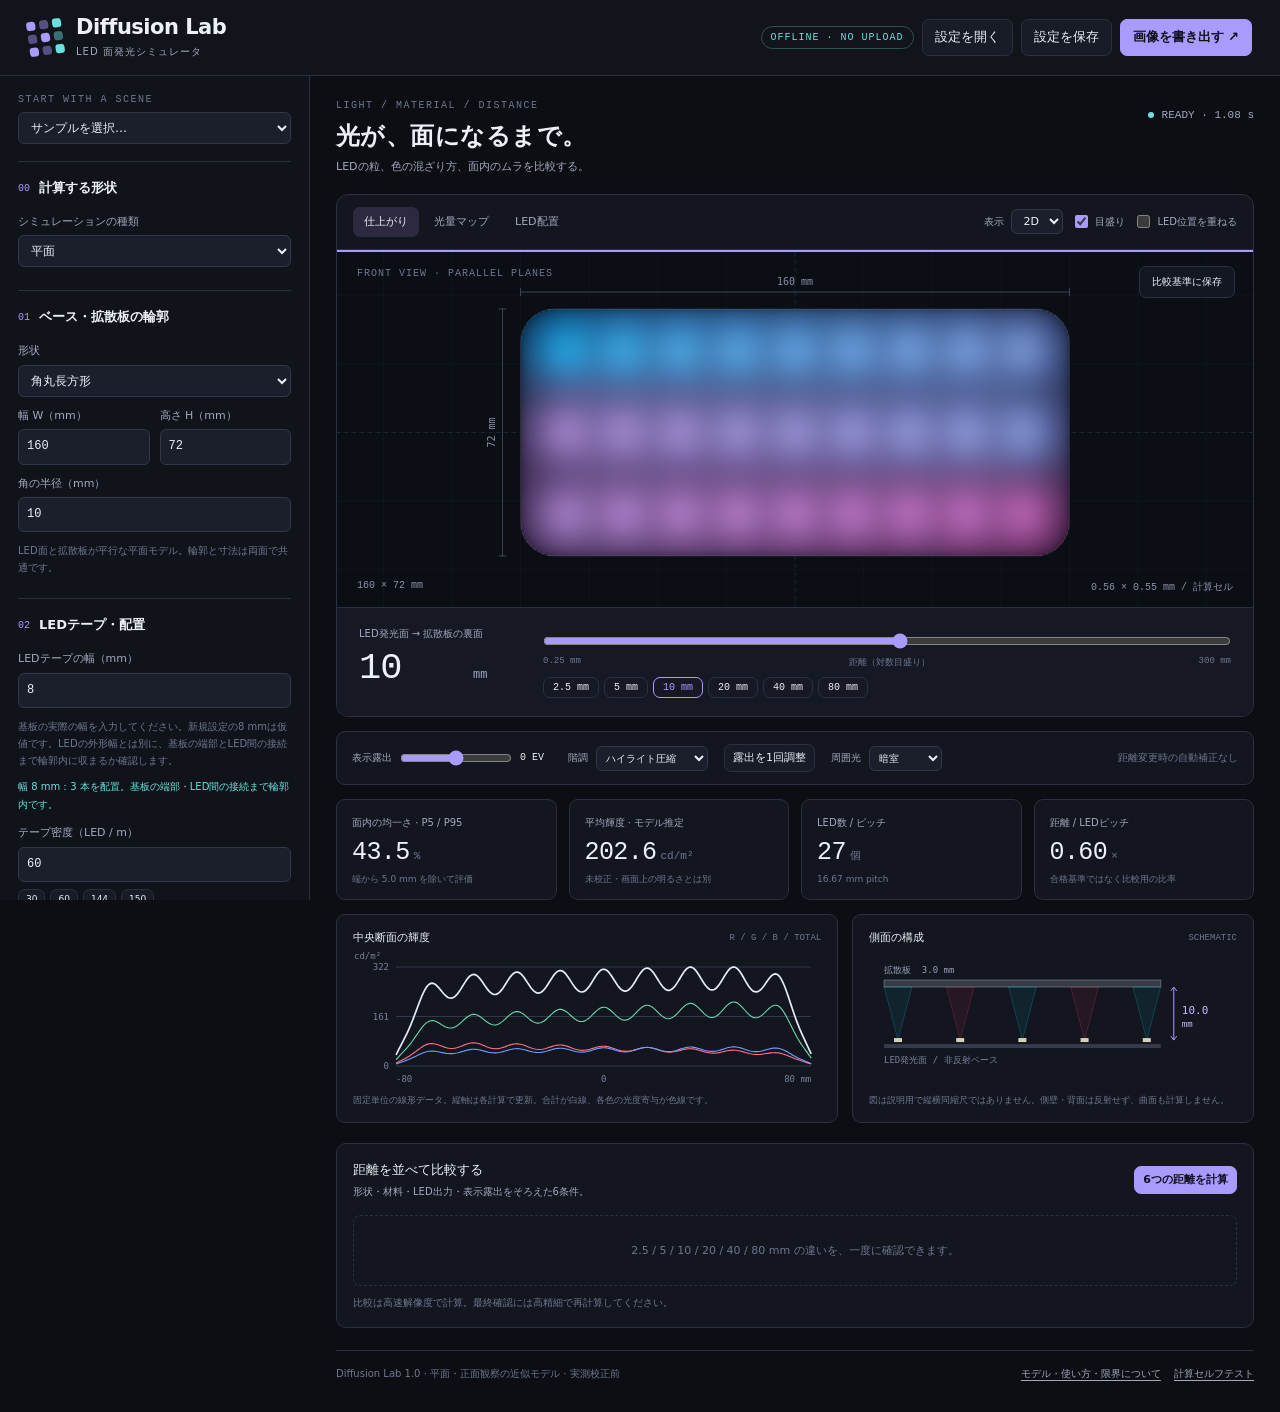
==== commit da25ff44: "折り返し両面LEDテープの円筒シミュレーションを追加" ====
--- a/index.html
+++ b/index.html
@@ -11,28 +11,31 @@
 
 /* テープのキーボード移動・回転ハンドル */
 #mainCanvas:focus-visible{outline:2px solid #71e5cf;outline-offset:-3px}.tape-rotation-mode{position:absolute;left:14px;top:42px;max-width:calc(100% - 28px);padding:7px 10px;border:1px solid #a99aff88;border-radius:7px;background:#171624ed;display:flex;align-items:center;gap:9px;flex-wrap:wrap;font-size:10px;color:#d7ccff}.tape-rotation-mode strong{font-weight:500}.tape-rotation-mode span{font-size:9px;color:#b7b0cb}.tape-rotation-mode output{font-family:var(--mono);margin-left:6px}.rotation-active{border:1px solid #a99aff88;border-radius:7px;padding:7px;margin-top:9px}.tape-rotation-mode[hidden]{display:none}
+
+.cylinder-radius{padding:14px 20px;margin:0;border-top:1px solid #30364a;color:var(--muted);}
 </style></head><body>
 <header class="header"><div class="brand"><div class="mark" aria-hidden="true"><span></span><span></span><span></span><span></span><span></span><span></span><span></span><span></span><span></span></div><div><h1>Diffusion Lab</h1><div class="subtitle">LED 面発光シミュレータ</div></div></div><div class="header-actions"><span class="badge">OFFLINE · NO UPLOAD</span><button id="mobileToggle" class="show-mobile">条件を表示</button><button id="loadBtn">設定を開く</button><button id="saveBtn">設定を保存</button><button id="pngBtn" class="primary">画像を書き出す ↗</button></div></header>
 <main class="layout">
 <aside class="sidebar" id="sidebar" aria-label="シミュレーション設定">
-<div class="eyebrow">START WITH A SCENE</div><select id="scenePreset" class="preset-top" aria-label="サンプルシーン"><option value="">サンプルを選択…</option><option value="color">混色を見る · 2色グラデーション</option><option value="strip">LEDの粒を見る · 細い直線</option><option value="panel">面の均一さを見る · 白色パネル</option><option value="ring">リング型 · WS2812C-2020 / 150 LED/m</option><option value="foam">3 mm 白色フォーム風</option><option value="rgb">近距離のRGB分離を見る</option><option value="reset">初期状態に戻す</option></select>
-<section class="section"><h2><span>01</span> ベース・拡散板の輪郭</h2><label class="field"><span>形状</span><select data-key="shape"><option value="rect">長方形</option><option value="rounded">角丸長方形</option><option value="ellipse">円・楕円</option><option value="ring">円環・楕円環</option><option value="polygon">自由な多角形</option><option value="svg">SVGパスの輪郭</option></select></label><div class="two"><label class="field"><span>幅 W（mm）</span><input data-key="width" type="number" min="10" max="2000" step="1"></label><label class="field"><span>高さ H（mm）</span><input data-key="height" type="number" min="10" max="2000" step="1"></label></div><label class="field" data-show="shape:rounded"><span>角の半径（mm）</span><input data-key="radius" type="number" min="0" max="1000" step="1"></label><label class="field" data-show="shape:ring"><span>内径 / 外径（比率）</span><input data-key="hole" type="number" min="0.05" max="0.95" step="0.01"></label><div data-show="shape:polygon"><label class="field"><span>輪郭の頂点（左上 0,0 ／右下 100,100）</span><textarea data-key="polygon" spellcheck="false"></textarea></label><p class="hint">外周に沿った順番で x,y を入力。自己交差・穴付き多角形には非対応です。</p></div><div id="svgEditor" data-show="shape:svg" class="svg-editor"><div class="manual-tools"><button id="svgFileBtn" class="small">SVGファイルを開く</button></div><input id="svgFileInput" type="file" accept=".svg,image/svg+xml" hidden><label class="field"><span>SVG全文 または pathのd属性</span><textarea id="svgSource" spellcheck="false" maxlength="2097152" placeholder="M0 0 H100 V60 H0 Z" aria-describedby="svgHint svgImportStatus"></textarea></label><label class="field"><span>塗り規則</span><select id="svgFillRule"><option value="auto">SVGの指定を使う</option><option value="nonzero">nonzero</option><option value="evenodd">evenodd（入れ子を穴にする）</option></select></label><label class="inline-check"><input id="svgKeepAspect" type="checkbox" checked>取り込み時に縦横比を保つ</label><div class="manual-tools"><button id="svgApplyBtn" class="small">全パスを輪郭に適用</button></div><p id="svgImportStatus" class="interaction-hint" role="status" aria-live="polite"></p><p id="svgShapeSummary" class="hint"></p><p id="svgHint" class="hint">全path要素の塗り領域をまとめて取り込みます。重なり・離れた輪郭・穴に対応。曲線は線分で近似します。実寸は幅・高さ（mm）で指定してください。</p><p class="hint">SVGの余白・線幅・装飾は輪郭に含みません。図形・文字はSVG編集ソフトでパスへ変換してください。defs内のパス・use・CSS変換には未対応です。</p></div><p class="hint">LED面と拡散板が平行な平面モデル。輪郭と寸法は両面で共通です。</p></section>
-<section class="section"><h2><span>02</span> LEDテープ・配置</h2><label class="field"><span>配置方法</span><select data-key="layout"><option value="rows">横向きテープを並列配置</option><option value="grid">正方格子のパネル</option><option value="perimeter">輪郭に沿って配置</option><option value="ring">円・楕円に沿って配置</option><option value="path">自由なテープ経路</option><option value="manual">テープ位置を個別に調整</option></select></label><div class="two"><label class="field"><span>LEDテープの本数</span><input id="tapeCount" type="number" min="1" max="100" step="1" aria-describedby="tapeCountStatus"></label><button id="applyTapeCount" class="small count-apply">本数を適用</button></div><p id="tapeCountStatus" class="interaction-hint" role="status" aria-live="polite"></p><button id="autoTapeCount" class="small" data-show="layout:rows">本数を自動に戻す</button><label class="field"><span>LEDテープの幅（mm）</span><input data-key="tapeWidth" type="number" min="0.1" max="100" step="0.1" aria-describedby="tapeWidthHint tapeOutlineStatus"></label><p id="tapeWidthHint" class="hint">基板の実際の幅を入力してください。新規設定の8 mmは仮値です。LEDの外形幅とは別に、基板の端部とLED間の接続まで輪郭内に収まるか確認します。</p><p id="tapeOutlineStatus" class="interaction-hint" role="status" aria-live="polite"></p><div data-hide="layout:manual"><label class="field"><span>テープ密度（LED / m）</span><input data-key="density" type="number" min="1" max="1000" step="1"></label><div class="preset-inline"><button data-density="30">30</button><button data-density="60">60</button><button data-density="144">144</button><button data-density="150">150</button></div></div><div class="two"><label class="field" data-show="layout:rows"><span>列の間隔（mm）</span><input data-key="rowSpacing" type="number" min="1" max="1000" step="1"></label><label class="field" data-hide="layout:manual,path"><span>端からの余白（mm）</span><input data-key="inset" type="number" min="0" max="1000" step="1"></label></div><label class="field" data-show="layout:rows,grid"><span>配置の回転（°）</span><input data-key="rotation" type="number" min="-180" max="180" step="1"></label><div data-show="layout:path"><label class="field"><span>経路の点（mm、中心が 0,0）</span><textarea data-key="path" spellcheck="false"></textarea></label><div class="manual-tools"><button id="pathDrawBtn" class="small">画面で経路を描く</button><button id="pathFinishBtn" class="small">確定</button></div><p class="hint">x は右方向、y は下方向。各点を直線でつなぎ、指定ピッチで配置します。</p></div><div id="tapeEditor" data-show="view:layout" class="tape-editor"><label class="field"><span>編集するLEDテープ</span><select id="tapeSelect" aria-describedby="tapeHint"><option value="-1">テープを選択</option></select></label><div class="two"><label class="field"><span>先頭LEDのX（mm）</span><input id="tapeX" type="number" step="0.1" disabled aria-describedby="tapeHint tapePositionStatus"></label><label class="field"><span>先頭LEDのY（mm）</span><input id="tapeY" type="number" step="0.1" disabled aria-describedby="tapeHint tapePositionStatus"></label></div><button id="applyTapePosition" class="small" disabled>X・Yの位置を適用</button><div class="two"><label class="field"><span>テープの角度（°）</span><input id="tapeAngle" type="number" min="-180" max="180" step="1" disabled></label><button id="applyTapeAngle" class="small count-apply" disabled>角度を適用</button></div><button id="tapeRotateModeBtn" class="small" disabled aria-pressed="false">画面で回転する</button><p class="hint">テープをダブルクリックしても回転モードに切り替わります。テープの中心を軸に回転します。角度は先頭LEDの向き、0°は右向きです。</p><label class="field"><span>整列する範囲</span><select id="alignScope"><option value="selected">選択したテープ</option><option value="all">配置全体（間隔を保持）</option></select></label><div class="align-tools" aria-label="テープの整列"><button data-align="left">左揃え</button><button data-align="centerX">左右中央</button><button data-align="right">右揃え</button><button data-align="top">上揃え</button><button data-align="centerY">上下中央</button><button data-align="bottom">下揃え</button></div><p class="hint">板の外形に対して揃えます。端揃えでは設定した余白を使います。輪郭内に収まらない操作は反映しません。</p><p id="tapePositionStatus" class="interaction-hint" role="status" aria-live="polite"></p><p id="tapeHint" class="hint">原点は板の中心。Xは右、Yは下が正。テープまたはLEDを選んでドラッグすると、接続したテープ全体が移動します。間隔・並び・向きは保持します。画面を選択して矢印キーで1 mmずつ移動（Shiftで10 mm、Ctrlで0.1 mm）。ダブルクリックで回転モードに切り替わります。</p><p class="hint">並列配置は各行、外周は境界ごとが基本です。自動配置は、切り欠き・穴・テープ幅により安全に接続できない箇所で別のテープに分かれます。各本の間を基板でつなぎません。自由な経路は勝手に切断せず、不適合な経路を拒否します。初めて動かすと位置調整モードに切り替わります。</p></div><div data-show="layout:manual"><div class="manual-tools"><button id="convertManual" class="small">直前の自動配置をコピー</button><button id="clearManual" class="small">全テープを削除</button></div><p class="hint">配置の密度・経路を作り直す場合は、自動配置に切り替えてください。</p></div><label class="field"><span>フルカラーLEDの種類</span><select data-key="ledModel"><option value="WS2812B">WS2812B · 5050系</option><option value="WS2812B-MINI">WS2812B-MINI · 3535系</option><option value="WS2812C-2020">WS2812C-2020 · 2020系</option><option value="SK6812">SK6812（RGB） · 5050系</option><option value="SK6812-MINI">SK6812-MINI · 3535系</option><option value="custom">カスタム・旧設定</option></select></label><div class="two"><label class="field"><span>外形の代表幅（mm）</span><input data-key="packageSize" type="number" min="0.5" max="20" step="0.01"></label><label class="field"><span>有効発光幅（mm）</span><input data-key="aperture" type="number" min="0.05" max="20" step="0.001" aria-describedby="ledValueSummary"></label></div><p class="hint led-value-summary" id="ledValueSummary" aria-live="polite"></p><p class="hint led-photometry-summary" id="ledPhotometrySummary" aria-live="polite"></p><button id="ledPresetBtn" class="small">型番の初期値に戻す</button><details class="helpdetails"><summary>選択LEDの資料・近似について</summary><div class="hint led-spec-details" id="ledSpecDetails"></div></details><details class="helpdetails"><summary>光学特性・RGBダイの設定</summary><label class="field"><span>配光の半値角・全幅（°）</span><input data-key="angle" type="number" min="10" max="175" step="1"></label><div class="three"><label class="field"><span>R 光度 mcd</span><input data-key="mcdR" type="number" min="0" max="200000" step="0.1" aria-describedby="ledPhotometrySummary"></label><label class="field"><span>G 光度 mcd</span><input data-key="mcdG" type="number" min="0" max="200000" step="0.1" aria-describedby="ledPhotometrySummary"></label><label class="field"><span>B 光度 mcd</span><input data-key="mcdB" type="number" min="0" max="200000" step="0.1" aria-describedby="ledPhotometrySummary"></label></div><label class="inline-check"><input data-key="splitRGB" type="checkbox">RGBダイを分離する（配置は仮定）</label><label class="field"><span>LED入力値の解釈</span><select data-key="pwmMode"><option value="raw">PWM値：0〜255に比例</option><option value="srgb">sRGBを線形化して入力</option></select></label><p class="hint">型番を選ぶとRGB各色の資料Typ値、未記載の場合は記載範囲の中点を設定します。mcdは正面光度で、ルーメンとは異なります。実測値で上書きできます。LED出力は別のPWM係数として掛けるため、光度入力を出力%で減らす必要はありません。</p></details><label class="field"><span>点灯パターン（配線順に適用）</span><select data-key="pattern"><option value="solid">全LEDを同じ色にする</option><option value="gradient">2色グラデーション</option><option value="alternating">2色を交互に点灯</option><option value="rainbow">虹色グラデーション</option><option value="rgb">R → G → B を繰り返す</option><option value="gaming">ゲーミング（動くRGB演出）</option></select></label><div id="gamingControls" data-show="pattern:gaming" class="gaming-controls"><label class="field"><span>RGB演出</span><select data-key="gamingScene"><option value="rainbowWave">レインボーウェーブ</option><option value="chase">RGBチェイス</option><option value="breathe">虹色ブリージング</option><option value="cyberPulse">シアン・マゼンタパルス</option></select></label><div class="two"><button id="gamingPlayBtn" class="small">再生</button><label class="field"><span>再生速度（倍）</span><input data-key="gamingSpeed" type="number" min="0.1" max="3" step="0.1"></label></div><label class="field"><span>演出の位置 <output id="gamingPhaseLabel">0%</output></span><input id="gamingPhase" type="range" min="0" max="100" step="0.1"></label><p id="gamingStatus" class="interaction-hint" role="status" aria-live="polite"></p><p class="hint">配線順に点灯が動きます。再生中は高速解像度の光学計算を時間補間。停止すると指定精度で計算し、PNG・CSVを保存できます。</p></div><div class="two"><label class="field"><span>カラー 1</span><input data-key="color1" type="color"></label><label class="field" data-show="pattern:gradient,alternating"><span>カラー 2</span><input data-key="color2" type="color"></label></div><div class="range-head"><span>LEDの出力</span><output data-out="brightness" data-suffix=" %"></output></div><div class="control-line"><input data-key="brightness" type="range" min="0" max="100" step="1" aria-label="LEDの出力"><input data-key="brightness" type="number" min="0" max="100" step="1" aria-label="LEDの出力 数値"></div><p class="hint" id="ledFluxSummary" aria-live="polite"></p></section>
+<div class="eyebrow">START WITH A SCENE</div><select id="scenePreset" class="preset-top" aria-label="サンプルシーン"><option value="">サンプルを選択…</option><option value="color">混色を見る · 2色グラデーション</option><option value="strip">LEDの粒を見る · 細い直線</option><option value="panel">面の均一さを見る · 白色パネル</option><option value="ring">リング型 · WS2812C-2020 / 150 LED/m</option><option value="cylinder">円筒 · 1本を折り返して両面発光</option><option value="foam">3 mm 白色フォーム風</option><option value="rgb">近距離のRGB分離を見る</option><option value="reset">初期状態に戻す</option></select>
+<section class="section"><h2><span>00</span> 計算する形状</h2><label class="field"><span>シミュレーションの種類</span><select data-key="geometryMode"><option value="plane">平面</option><option value="cylinder">円筒（中心で1本を折り返す）</option></select></label><div id="cylinderSettings" data-show="geometryMode:cylinder"><div class="two"><label class="field"><span>円筒の内径（mm）</span><input data-key="cylinderDiameter" type="number" min="10" max="2000" step="1"></label><label class="field"><span>円筒の長さ（mm）</span><input data-key="cylinderLength" type="number" min="10" max="2000" step="1"></label></div><label class="field"><span>折り返し後の片側の長さ（mm）</span><input data-key="cylinderTapeLength" type="number" min="1" max="2000" step="1" aria-describedby="cylinderHint cylinderStatus"></label><label class="field"><span>両面発光の方向（°）</span><input data-key="cylinderAngle" type="number" min="-180" max="180" step="1"></label><p id="cylinderHint" class="hint">1本を中央で折り返して背中合わせに置く構成です。配線順は片側を進み、折り返して反対側を戻ります。0°は0°・180°方向へ発光。初期寸法は例なので実物に合わせて入力してください。</p><p class="hint">乳白色などの強拡散材（拡散成分比100%）を、軸上の点光源で近似します。円周の拡散は0°と360°で連続します。内面反射、支柱の影、折り曲げ部分の半径、両面の発光面間隔は計算に含みません。</p><p id="cylinderStatus" class="interaction-hint" role="status" aria-live="polite"></p></div></section>
+<section class="section" data-show="geometryMode:plane"><h2><span>01</span> ベース・拡散板の輪郭</h2><label class="field"><span>形状</span><select data-key="shape"><option value="rect">長方形</option><option value="rounded">角丸長方形</option><option value="ellipse">円・楕円</option><option value="ring">円環・楕円環</option><option value="polygon">自由な多角形</option><option value="svg">SVGパスの輪郭</option></select></label><div class="two"><label class="field"><span>幅 W（mm）</span><input data-key="width" type="number" min="10" max="2000" step="1"></label><label class="field"><span>高さ H（mm）</span><input data-key="height" type="number" min="10" max="2000" step="1"></label></div><label class="field" data-show="shape:rounded"><span>角の半径（mm）</span><input data-key="radius" type="number" min="0" max="1000" step="1"></label><label class="field" data-show="shape:ring"><span>内径 / 外径（比率）</span><input data-key="hole" type="number" min="0.05" max="0.95" step="0.01"></label><div data-show="shape:polygon"><label class="field"><span>輪郭の頂点（左上 0,0 ／右下 100,100）</span><textarea data-key="polygon" spellcheck="false"></textarea></label><p class="hint">外周に沿った順番で x,y を入力。自己交差・穴付き多角形には非対応です。</p></div><div id="svgEditor" data-show="shape:svg" class="svg-editor"><div class="manual-tools"><button id="svgFileBtn" class="small">SVGファイルを開く</button></div><input id="svgFileInput" type="file" accept=".svg,image/svg+xml" hidden><label class="field"><span>SVG全文 または pathのd属性</span><textarea id="svgSource" spellcheck="false" maxlength="2097152" placeholder="M0 0 H100 V60 H0 Z" aria-describedby="svgHint svgImportStatus"></textarea></label><label class="field"><span>塗り規則</span><select id="svgFillRule"><option value="auto">SVGの指定を使う</option><option value="nonzero">nonzero</option><option value="evenodd">evenodd（入れ子を穴にする）</option></select></label><label class="inline-check"><input id="svgKeepAspect" type="checkbox" checked>取り込み時に縦横比を保つ</label><div class="manual-tools"><button id="svgApplyBtn" class="small">全パスを輪郭に適用</button></div><p id="svgImportStatus" class="interaction-hint" role="status" aria-live="polite"></p><p id="svgShapeSummary" class="hint"></p><p id="svgHint" class="hint">全path要素の塗り領域をまとめて取り込みます。重なり・離れた輪郭・穴に対応。曲線は線分で近似します。実寸は幅・高さ（mm）で指定してください。</p><p class="hint">SVGの余白・線幅・装飾は輪郭に含みません。図形・文字はSVG編集ソフトでパスへ変換してください。defs内のパス・use・CSS変換には未対応です。</p></div><p class="hint">LED面と拡散板が平行な平面モデル。輪郭と寸法は両面で共通です。</p></section>
+<section class="section"><h2><span>02</span> LEDテープ・配置</h2><label class="field"><span>LEDテープの幅（mm）</span><input data-key="tapeWidth" type="number" min="0.1" max="100" step="0.1" aria-describedby="tapeWidthHint tapeOutlineStatus"></label><p id="tapeWidthHint" class="hint">基板の実際の幅を入力してください。新規設定の8 mmは仮値です。LEDの外形幅とは別に、基板の端部とLED間の接続まで輪郭内に収まるか確認します。</p><p id="tapeOutlineStatus" class="interaction-hint" role="status" aria-live="polite"></p><div id="densityControls"><label class="field"><span>テープ密度（LED / m）</span><input data-key="density" type="number" min="1" max="1000" step="1"></label><div class="preset-inline"><button data-density="30">30</button><button data-density="60">60</button><button data-density="144">144</button><button data-density="150">150</button></div></div><div id="planeTapeSettings" data-show="geometryMode:plane"><label class="field"><span>配置方法</span><select data-key="layout"><option value="rows">横向きテープを並列配置</option><option value="grid">正方格子のパネル</option><option value="perimeter">輪郭に沿って配置</option><option value="ring">円・楕円に沿って配置</option><option value="path">自由なテープ経路</option><option value="manual">テープ位置を個別に調整</option></select></label><div class="two"><label class="field"><span>LEDテープの本数</span><input id="tapeCount" type="number" min="1" max="100" step="1" aria-describedby="tapeCountStatus"></label><button id="applyTapeCount" class="small count-apply">本数を適用</button></div><p id="tapeCountStatus" class="interaction-hint" role="status" aria-live="polite"></p><button id="autoTapeCount" class="small" data-show="layout:rows">本数を自動に戻す</button><div class="two"><label class="field" data-show="layout:rows"><span>列の間隔（mm）</span><input data-key="rowSpacing" type="number" min="1" max="1000" step="1"></label><label class="field" data-hide="layout:manual,path"><span>端からの余白（mm）</span><input data-key="inset" type="number" min="0" max="1000" step="1"></label></div><label class="field" data-show="layout:rows,grid"><span>配置の回転（°）</span><input data-key="rotation" type="number" min="-180" max="180" step="1"></label><div data-show="layout:path"><label class="field"><span>経路の点（mm、中心が 0,0）</span><textarea data-key="path" spellcheck="false"></textarea></label><div class="manual-tools"><button id="pathDrawBtn" class="small">画面で経路を描く</button><button id="pathFinishBtn" class="small">確定</button></div><p class="hint">x は右方向、y は下方向。各点を直線でつなぎ、指定ピッチで配置します。</p></div><div id="tapeEditor" data-show="view:layout" class="tape-editor"><label class="field"><span>編集するLEDテープ</span><select id="tapeSelect" aria-describedby="tapeHint"><option value="-1">テープを選択</option></select></label><div class="two"><label class="field"><span>先頭LEDのX（mm）</span><input id="tapeX" type="number" step="0.1" disabled aria-describedby="tapeHint tapePositionStatus"></label><label class="field"><span>先頭LEDのY（mm）</span><input id="tapeY" type="number" step="0.1" disabled aria-describedby="tapeHint tapePositionStatus"></label></div><button id="applyTapePosition" class="small" disabled>X・Yの位置を適用</button><div class="two"><label class="field"><span>テープの角度（°）</span><input id="tapeAngle" type="number" min="-180" max="180" step="1" disabled></label><button id="applyTapeAngle" class="small count-apply" disabled>角度を適用</button></div><button id="tapeRotateModeBtn" class="small" disabled aria-pressed="false">画面で回転する</button><p class="hint">テープをダブルクリックしても回転モードに切り替わります。テープの中心を軸に回転します。角度は先頭LEDの向き、0°は右向きです。</p><label class="field"><span>整列する範囲</span><select id="alignScope"><option value="selected">選択したテープ</option><option value="all">配置全体（間隔を保持）</option></select></label><div class="align-tools" aria-label="テープの整列"><button data-align="left">左揃え</button><button data-align="centerX">左右中央</button><button data-align="right">右揃え</button><button data-align="top">上揃え</button><button data-align="centerY">上下中央</button><button data-align="bottom">下揃え</button></div><p class="hint">板の外形に対して揃えます。端揃えでは設定した余白を使います。輪郭内に収まらない操作は反映しません。</p><p id="tapePositionStatus" class="interaction-hint" role="status" aria-live="polite"></p><p id="tapeHint" class="hint">原点は板の中心。Xは右、Yは下が正。テープまたはLEDを選んでドラッグすると、接続したテープ全体が移動します。間隔・並び・向きは保持します。画面を選択して矢印キーで1 mmずつ移動（Shiftで10 mm、Ctrlで0.1 mm）。ダブルクリックで回転モードに切り替わります。</p><p class="hint">並列配置は各行、外周は境界ごとが基本です。自動配置は、切り欠き・穴・テープ幅により安全に接続できない箇所で別のテープに分かれます。各本の間を基板でつなぎません。自由な経路は勝手に切断せず、不適合な経路を拒否します。初めて動かすと位置調整モードに切り替わります。</p></div><div data-show="layout:manual"><div class="manual-tools"><button id="convertManual" class="small">直前の自動配置をコピー</button><button id="clearManual" class="small">全テープを削除</button></div><p class="hint">配置の密度・経路を作り直す場合は、自動配置に切り替えてください。</p></div></div><div data-show="geometryMode:cylinder"><p class="hint">折り返し前も接続した1本として点灯順を計算します。片側と反対側は同じ位置にある別のLEDです。全周へ均等に発光する光源ではありません。</p></div><label class="field"><span>フルカラーLEDの種類</span><select data-key="ledModel"><option value="WS2812B">WS2812B · 5050系</option><option value="WS2812B-MINI">WS2812B-MINI · 3535系</option><option value="WS2812C-2020">WS2812C-2020 · 2020系</option><option value="SK6812">SK6812（RGB） · 5050系</option><option value="SK6812-MINI">SK6812-MINI · 3535系</option><option value="custom">カスタム・旧設定</option></select></label><div class="two"><label class="field"><span>外形の代表幅（mm）</span><input data-key="packageSize" type="number" min="0.5" max="20" step="0.01"></label><label class="field"><span>有効発光幅（mm）</span><input data-key="aperture" type="number" min="0.05" max="20" step="0.001" aria-describedby="ledValueSummary"></label></div><p class="hint" data-show="geometryMode:cylinder">円筒はLEDを軸上の点光源として近似するため、有効発光幅とRGBダイ分離は光学計算に使いません。LED外形・テープ幅は断面内に収まるか検証します。</p><p class="hint led-value-summary" id="ledValueSummary" aria-live="polite"></p><p class="hint led-photometry-summary" id="ledPhotometrySummary" aria-live="polite"></p><button id="ledPresetBtn" class="small">型番の初期値に戻す</button><details class="helpdetails"><summary>選択LEDの資料・近似について</summary><div class="hint led-spec-details" id="ledSpecDetails"></div></details><details class="helpdetails"><summary>光学特性・RGBダイの設定</summary><label class="field"><span>配光の半値角・全幅（°）</span><input data-key="angle" type="number" min="10" max="175" step="1"></label><div class="three"><label class="field"><span>R 光度 mcd</span><input data-key="mcdR" type="number" min="0" max="200000" step="0.1" aria-describedby="ledPhotometrySummary"></label><label class="field"><span>G 光度 mcd</span><input data-key="mcdG" type="number" min="0" max="200000" step="0.1" aria-describedby="ledPhotometrySummary"></label><label class="field"><span>B 光度 mcd</span><input data-key="mcdB" type="number" min="0" max="200000" step="0.1" aria-describedby="ledPhotometrySummary"></label></div><label class="inline-check"><input data-key="splitRGB" type="checkbox">RGBダイを分離する（配置は仮定）</label><label class="field"><span>LED入力値の解釈</span><select data-key="pwmMode"><option value="raw">PWM値：0〜255に比例</option><option value="srgb">sRGBを線形化して入力</option></select></label><p class="hint">型番を選ぶとRGB各色の資料Typ値、未記載の場合は記載範囲の中点を設定します。mcdは正面光度で、ルーメンとは異なります。実測値で上書きできます。LED出力は別のPWM係数として掛けるため、光度入力を出力%で減らす必要はありません。</p></details><label class="field"><span>点灯パターン（配線順に適用）</span><select data-key="pattern"><option value="solid">全LEDを同じ色にする</option><option value="gradient">2色グラデーション</option><option value="alternating">2色を交互に点灯</option><option value="rainbow">虹色グラデーション</option><option value="rgb">R → G → B を繰り返す</option><option value="gaming">ゲーミング（動くRGB演出）</option></select></label><div id="gamingControls" data-show="pattern:gaming" class="gaming-controls"><label class="field"><span>RGB演出</span><select data-key="gamingScene"><option value="rainbowWave">レインボーウェーブ</option><option value="chase">RGBチェイス</option><option value="breathe">虹色ブリージング</option><option value="cyberPulse">シアン・マゼンタパルス</option></select></label><div class="two"><button id="gamingPlayBtn" class="small">再生</button><label class="field"><span>再生速度（倍）</span><input data-key="gamingSpeed" type="number" min="0.1" max="3" step="0.1"></label></div><label class="field"><span>演出の位置 <output id="gamingPhaseLabel">0%</output></span><input id="gamingPhase" type="range" min="0" max="100" step="0.1"></label><p id="gamingStatus" class="interaction-hint" role="status" aria-live="polite"></p><p class="hint">配線順に点灯が動きます。再生中は高速解像度の光学計算を時間補間。停止すると指定精度で計算し、PNG・CSVを保存できます。</p></div><div class="two"><label class="field"><span>カラー 1</span><input data-key="color1" type="color"></label><label class="field" data-show="pattern:gradient,alternating"><span>カラー 2</span><input data-key="color2" type="color"></label></div><div class="range-head"><span>LEDの出力</span><output data-out="brightness" data-suffix=" %"></output></div><div class="control-line"><input data-key="brightness" type="range" min="0" max="100" step="1" aria-label="LEDの出力"><input data-key="brightness" type="number" min="0" max="100" step="1" aria-label="LEDの出力 数値"></div><p class="hint" id="ledFluxSummary" aria-live="polite"></p></section>
 <section class="section"><h2><span>03</span> 拡散材料</h2><label class="field"><span>材料プリセット（すべて仮定値）</span><select data-key="material"><option value="opal">乳白アクリル風</option><option value="strong">強拡散の白色板風</option><option value="frost">すりガラス風・弱拡散</option><option value="clear">透明板風</option><option value="foam">白色フォーム / コスプレボード風</option><option value="custom">カスタム・実測値入力</option></select></label><label class="field"><span>材料色 ARGB（#AARRGGBB）</span><div class="material-color-row"><input data-key="argb" type="text" maxlength="9" pattern="#[0-9A-Fa-f]{8}" spellcheck="false" aria-label="材料色 ARGB"><input id="materialPicker" type="color" aria-label="材料のRGB色"></div></label><p class="hint">A は<strong>着色の強さ</strong>。00＝無着色、FF＝RGBを完全適用。透過率・拡散率とは別のパラメータです。</p><div class="two"><label class="field"><span>厚さ（mm）</span><input data-key="thickness" type="number" min="0.1" max="30" step="0.1"></label><label class="field"><span>透過率（%）</span><input data-key="transmission" type="number" min="0" max="100" step="1"></label></div><label class="field"><span>拡散成分比（%・独自モデル）</span><input data-key="diffuse" type="number" min="0" max="100" step="0.1"></label><label class="field"><span>内部にじみ σ / 厚さ</span><input data-key="spread" type="number" min="0" max="5" step="0.05"></label><p class="hint">にじみの標準偏差 σ＝厚さ×係数。透過率は入力厚さでの値として扱い、厚さ変更による吸収の増減は自動推定しません。拡散成分比は ASTM ヘイズ値ではありません。</p></section>
 <section class="section"><h2><span>04</span> 計算・評価</h2><label class="field"><span>計算解像度（長辺）</span><select data-key="quality"><option value="160">高速 · 160 点</option><option value="288">標準 · 288 点</option><option value="448">高精細 · 448 点</option></select></label><label class="field"><span>評価から端を除く幅（mm）</span><input data-key="roi" type="number" min="0" max="500" step="0.5"></label><label class="field"><span>校正・材料のメモ</span><input data-key="customLabel" type="text" maxlength="200"></label><button id="csvBtn" style="width:100%;font-size:11px">光量データ CSV を保存</button><p class="hint">数値は線形の発光成分のみ。露出、画面の色変換、周囲光は評価指標に含めません。</p><div class="info-box">実測校正前の設計比較モデルです。反射壁・レンズ・屈折・曲面・分光透過は計算していません。</div></section>
 </aside>
 <div class="workspace"><div class="title-row"><div><div class="eyebrow" style="margin-bottom:6px">LIGHT / MATERIAL / DISTANCE</div><h2>光が、面になるまで。</h2><p>LEDの粒、色の混ざり方、面内のムラを比較する。</p></div><div class="status busy" id="status" role="status" aria-live="polite"><span class="dot"></span><span id="statusText">INITIALIZING</span></div></div><div id="errorBanner" class="error-banner" hidden></div>
-<section class="view-card" aria-label="シミュレーション結果"><div class="view-toolbar"><div class="tabs" role="tablist" aria-label="表示方法"><button role="tab" data-view="appearance" class="active">仕上がり</button><button role="tab" data-view="heat">光量マップ</button><button role="tab" data-view="layout">LED配置</button></div><div class="view-options"><label class="inline-check" data-show="view:appearance">表示 <select data-key="renderMode" aria-label="仕上がりの2D・3D表示"><option value="2d">2D</option><option value="3d">3D</option></select></label><label class="inline-check"><input data-key="showGrid" type="checkbox">目盛り</label><label class="inline-check"><input data-key="showLED" type="checkbox">LED位置を重ねる</label></div></div><div id="cameraControls" class="camera-controls" hidden><label>向き <input data-key="cameraYaw" type="range" min="-180" max="180" step="1" aria-label="3Dの向き"></label><label>傾き <input data-key="cameraPitch" type="range" min="8" max="82" step="1" aria-label="3Dの傾き"></label><label>倍率 <input data-key="cameraZoom" type="range" min="0.5" max="2.5" step="0.05" aria-label="3Dの倍率"></label><button id="resetCamera" class="small">視点をリセット</button><p>ドラッグで視点回転・ホイールで拡大。正面の計算結果を立体に貼り付けた表示です。</p></div><div class="progress-line"><i id="progress"></i></div><div class="canvas-wrap" id="canvasWrap"><canvas id="mainCanvas" tabindex="0" aria-describedby="tapeHint" data-tape-mode="move" aria-label="拡散板の正面シミュレーション"></canvas><div class="canvas-label" id="canvasLabel">FRONT VIEW · PARALLEL PLANES</div><div class="canvas-corner"><button id="pinBtn">比較基準に保存</button></div><div id="tapeRotationMode" class="tape-rotation-mode" hidden><strong>テープを回転 <output id="tapeRotationAngle"></output></strong><span>ドラッグで回転 · Shiftで15°刻み</span><button id="tapeMoveModeBtn" class="small">移動モードに戻る</button></div><div class="heat-key" id="heatKey"><span id="heatUpper">P95</span><span>0</span></div><div class="canvas-foot"><span id="dimensionLabel">160 × 72 mm</span><span id="gridLabel">未校正モデル</span></div><div class="loading-overlay" id="initialLoading">光の重なりを計算しています…</div></div><div class="distance-panel"><div><div class="distance-label">LED発光面 → 拡散板の裏面</div><div class="distance-value"><input id="gapNumber" data-key="gap" type="number" min="0.25" max="300" step="0.25" aria-label="LEDから拡散板までの距離"><small>mm</small></div></div><div class="distance-controls"><input id="gapSlider" type="range" min="0" max="1000" step="1" aria-label="拡散板までの距離 対数スライダー"><div class="distance-ticks"><span>0.25 mm</span><span>距離（対数目盛り）</span><span>300 mm</span></div><div class="distance-presets"><button data-gap="2.5">2.5 mm</button><button data-gap="5">5 mm</button><button data-gap="10">10 mm</button><button data-gap="20">20 mm</button><button data-gap="40">40 mm</button><button data-gap="80">80 mm</button></div></div></div></section>
-<div class="display-controls"><label>表示露出<input data-key="exposure" type="range" min="-6" max="6" step="0.1"><output data-out="exposure" data-suffix=" EV"></output></label><label>階調<select data-key="tone"><option value="compress">ハイライト圧縮</option><option value="linear">線形・白飛びあり</option></select></label><button id="autoExposure" class="small">露出を1回調整</button><label>周囲光<select data-key="ambient"><option value="0">暗室</option><option value="50">50 lx</option><option value="300">300 lx</option><option value="1000">1,000 lx</option></select></label><span class="auto" style="color:var(--dim)">距離変更時の自動補正なし</span></div>
+<section class="view-card" aria-label="シミュレーション結果"><div class="view-toolbar"><div class="tabs" role="tablist" aria-label="表示方法"><button role="tab" data-view="appearance" class="active">仕上がり</button><button role="tab" data-view="heat">光量マップ</button><button role="tab" data-view="layout">LED配置</button></div><div class="view-options"><label class="inline-check" data-show="view:appearance">表示 <select data-key="renderMode" aria-label="仕上がりの2D・3D表示"><option value="2d">2D</option><option value="3d">3D</option></select></label><label class="inline-check"><input data-key="showGrid" type="checkbox">目盛り</label><label class="inline-check"><input data-key="showLED" type="checkbox">LED位置を重ねる</label></div></div><div id="cameraControls" class="camera-controls" hidden><label>向き <input data-key="cameraYaw" type="range" min="-180" max="180" step="1" aria-label="3Dの向き"></label><label>傾き <input data-key="cameraPitch" type="range" min="8" max="82" step="1" aria-label="3Dの傾き"></label><label>倍率 <input data-key="cameraZoom" type="range" min="0.5" max="2.5" step="0.05" aria-label="3Dの倍率"></label><button id="resetCamera" class="small">視点をリセット</button><p>ドラッグで視点回転・ホイールで拡大。計算した表面の発光を立体に貼り付けた表示です。</p></div><div class="progress-line"><i id="progress"></i></div><div class="canvas-wrap" id="canvasWrap"><canvas id="mainCanvas" tabindex="0" aria-describedby="tapeHint" data-tape-mode="move" aria-label="拡散板の正面シミュレーション"></canvas><div class="canvas-label" id="canvasLabel">FRONT VIEW · PARALLEL PLANES</div><div class="canvas-corner"><button id="pinBtn">比較基準に保存</button></div><div id="tapeRotationMode" class="tape-rotation-mode" hidden><strong>テープを回転 <output id="tapeRotationAngle"></output></strong><span>ドラッグで回転 · Shiftで15°刻み</span><button id="tapeMoveModeBtn" class="small">移動モードに戻る</button></div><div class="heat-key" id="heatKey"><span id="heatUpper">P95</span><span>0</span></div><div class="canvas-foot"><span id="dimensionLabel">160 × 72 mm</span><span id="gridLabel">未校正モデル</span></div><div class="loading-overlay" id="initialLoading">光の重なりを計算しています…</div></div><div class="distance-panel" data-show="geometryMode:plane"><div><div class="distance-label">LED発光面 → 拡散板の裏面</div><div class="distance-value"><input id="gapNumber" data-key="gap" type="number" min="0.25" max="300" step="0.25" aria-label="LEDから拡散板までの距離"><small>mm</small></div></div><div class="distance-controls"><input id="gapSlider" type="range" min="0" max="1000" step="1" aria-label="拡散板までの距離 対数スライダー"><div class="distance-ticks"><span>0.25 mm</span><span>距離（対数目盛り）</span><span>300 mm</span></div><div class="distance-presets"><button data-gap="2.5">2.5 mm</button><button data-gap="5">5 mm</button><button data-gap="10">10 mm</button><button data-gap="20">20 mm</button><button data-gap="40">40 mm</button><button data-gap="80">80 mm</button></div></div></div></section>
+<div id="cylinderRadius" class="hint cylinder-radius" data-show="geometryMode:cylinder"></div><div class="display-controls"><label>表示露出<input data-key="exposure" type="range" min="-6" max="6" step="0.1"><output data-out="exposure" data-suffix=" EV"></output></label><label>階調<select data-key="tone"><option value="compress">ハイライト圧縮</option><option value="linear">線形・白飛びあり</option></select></label><button id="autoExposure" class="small">露出を1回調整</button><label>周囲光<select data-key="ambient"><option value="0">暗室</option><option value="50">50 lx</option><option value="300">300 lx</option><option value="1000">1,000 lx</option></select></label><span class="auto" style="color:var(--dim)">距離変更時の自動補正なし</span></div>
 <div class="metric-grid"><div class="metric"><div class="name">面内の均一さ · P5 / P95</div><div class="value" id="metricUniform">—<small>%</small></div><div class="desc" id="roiLabel">端から 5 mm を除いて評価</div></div><div class="metric"><div class="name">平均輝度 · モデル推定</div><div class="value" id="metricMean">—<small>cd/m²</small></div><div class="desc">未校正・画面上の明るさとは別</div></div><div class="metric"><div class="name">LED数 / ピッチ</div><div class="value" id="metricLED">—<small>個</small></div><div class="desc" id="pitchLabel">— mm pitch</div></div><div class="metric"><div class="name">距離 / LEDピッチ</div><div class="value" id="metricRatio">—<small>×</small></div><div class="desc">合格基準ではなく比較用の比率</div></div></div>
 <div id="warnings" class="warning-list"></div>
-<div class="lower-grid"><section class="small-card"><div class="card-heading"><h3>中央断面の輝度</h3><span>R / G / B / TOTAL</span></div><canvas id="profileCanvas" aria-label="水平中央断面の輝度グラフ"></canvas><div class="card-note">固定単位の線形データ。縦軸は各計算で更新。合計が白線、各色の光度寄与が色線です。</div></section><section class="small-card"><div class="card-heading"><h3>側面の構成</h3><span>SCHEMATIC</span></div><canvas id="sectionCanvas" aria-label="LEDと拡散材の距離を示す側面図"></canvas><div class="card-note">図は説明用で縦横同縮尺ではありません。側壁・背面は反射せず、曲面も計算しません。</div></section></div>
-<section class="compare-card"><div class="compare-title"><div><h3>距離を並べて比較する</h3><p>形状・材料・LED出力・表示露出をそろえた6条件。</p></div><div class="actions"><button id="cancelSweep" class="small" hidden>中止</button><button id="sweepBtn" class="small primary">6つの距離を計算</button></div></div><div class="comparison-tiles" id="comparisonTiles"><div class="empty-comparison">2.5 / 5 / 10 / 20 / 40 / 80 mm の違いを、一度に確認できます。</div></div><div class="sweep-bottom" id="sweepBottom" hidden><canvas id="sweepCanvas" aria-label="距離ごとの均一度と平均輝度"></canvas><div class="sweep-explain"><div class="target-control">均一さの比較目標<input data-key="target" type="number" min="0" max="100" step="1" aria-label="均一さの比較目標">%</div><div id="sweepFinding"></div><div style="color:var(--dim);margin-top:6px">目標は任意の設計値で、規格・保証値ではありません。暗くても均一度だけ高くなることがあります。</div></div></div><div id="sweepStatus" class="compare-status">比較は高速解像度で計算。最終確認には高精細で再計算してください。</div></section>
+<div class="lower-grid"><section class="small-card"><div class="card-heading"><h3 id="profileTitle">中央断面の輝度</h3><span>R / G / B / TOTAL</span></div><canvas id="profileCanvas" aria-label="水平中央断面の輝度グラフ"></canvas><div class="card-note">固定単位の線形データ。縦軸は各計算で更新。合計が白線、各色の光度寄与が色線です。</div></section><section class="small-card"><div class="card-heading"><h3 id="sectionTitle">側面の構成</h3><span>SCHEMATIC</span></div><canvas id="sectionCanvas" aria-label="LEDと拡散材の距離を示す側面図"></canvas><div class="card-note">図は説明用で縦横同縮尺ではありません。側壁・背面は反射せず、曲面も計算しません。</div></section></div>
+<section class="compare-card" data-show="geometryMode:plane"><div class="compare-title"><div><h3>距離を並べて比較する</h3><p>形状・材料・LED出力・表示露出をそろえた6条件。</p></div><div class="actions"><button id="cancelSweep" class="small" hidden>中止</button><button id="sweepBtn" class="small primary">6つの距離を計算</button></div></div><div class="comparison-tiles" id="comparisonTiles"><div class="empty-comparison">2.5 / 5 / 10 / 20 / 40 / 80 mm の違いを、一度に確認できます。</div></div><div class="sweep-bottom" id="sweepBottom" hidden><canvas id="sweepCanvas" aria-label="距離ごとの均一度と平均輝度"></canvas><div class="sweep-explain"><div class="target-control">均一さの比較目標<input data-key="target" type="number" min="0" max="100" step="1" aria-label="均一さの比較目標">%</div><div id="sweepFinding"></div><div style="color:var(--dim);margin-top:6px">目標は任意の設計値で、規格・保証値ではありません。暗くても均一度だけ高くなることがあります。</div></div></div><div id="sweepStatus" class="compare-status">比較は高速解像度で計算。最終確認には高精細で再計算してください。</div></section>
 <section class="compare-card" id="baselineCard" hidden><div class="compare-title"><div><h3>保存した基準との比較</h3><p>両方に現在の露出を適用。画像ごとの自動明るさ補正はしません。</p></div><button id="clearBaseline" class="small">基準を削除</button></div><div class="baseline-area"><div class="baseline-pane"><h4>保存した基準 A</h4><canvas id="baselineCanvas"></canvas><p id="baselineLabel"></p></div><div class="baseline-pane"><h4>現在の条件 B</h4><canvas id="currentSmallCanvas"></canvas><p id="currentSmallLabel"></p></div></div></section>
-<footer class="footer"><span>Diffusion Lab 1.0 · 平面・正面観察の近似モデル · 実測校正前</span><span><button id="modelBtn">モデル・使い方・限界について</button>　 <button id="selfTestBtn">計算セルフテスト</button></span></footer></div></main>
+<footer class="footer"><span id="footerModel">Diffusion Lab 1.0 · 平面・正面観察の近似モデル · 実測校正前</span><span><button id="modelBtn">モデル・使い方・限界について</button>　 <button id="selfTestBtn">計算セルフテスト</button></span></footer></div></main>
 <input type="file" id="fileInput" accept=".json,application/json" hidden><div id="toast" class="toast" role="status" hidden></div>
 <div id="modelModal" class="modal-backdrop" hidden><article class="modal" role="dialog" aria-modal="true" aria-labelledby="modelTitle"><button class="modal-close" id="closeModal">閉じる ✕</button><h2 id="modelTitle">モデルと使い方</h2><p>LEDの光が距離とともに重なり、拡散板の面内に分布する様子を比較します。これは製品の測光データから構築した検証済みデジタルツインではなく、<strong>物理式を使った調整可能な設計比較モデル</strong>です。</p><h3>まず試す</h3><p>サンプルを選ぶ → LED密度・形状・材料を設定 → 距離を変更 →「6つの距離を計算」。白一色の均一度と、色を交互にしたときの混色は別々に確認すると判断しやすくなります。</p><p>形状「SVGパスの輪郭」では、SVGファイルまたはd属性を読み込み、全パスの塗り領域をまとめて板の輪郭にできます。曲線は線分で近似します。実寸は幅・高さ（mm）で指定してください。
-「LEDテープの幅（mm）」には実物の基板幅を入力してください。新規設定の8 mmは仮値です。基板の端部、LED外形、LED間の幅のある接続まで輪郭内に収まるか確認します。自動配置は切り欠きや穴を跨ぐ部分で別のテープに分け、手動移動・回転・整列と自由な経路は収まらない操作を拒否します。各本の間の電線接続、実物の切断単位・曲げ半径は計算に含みません。</p><p>「LED配置」で実装位置を確認できます。テープやLEDを選ぶと、接続したテープ全体をドラッグ移動できます。左のX・Yは配線順で先頭のLEDの座標です。入力後「X・Yの位置を適用」またはEnterで移動します。LED間隔・並び・向きは保持され、Escapeでドラッグを取り消します。「自由なテープ経路」ではボタンで描画を開始し、クリックで点を追加して Enter または「確定」で終了します。Escapeで描画を取り消します。</p><h3>光の計算</h3><div class="equation">I(θ) = I₀ cosᵐ(θ)<br>m = −ln(2) / ln(cos(全幅半値角 / 2))<br>E = Σ I₀ cosᵐ(θ) cos(θ) / r²<br>L = T × tint × [H × Gaussian(E) / π + (1 − H) × Ldirect]</div><p>距離は計算内部で単位換算し、RGB各色の正面光度を用いて照度 E を求めます。有効発光面を小さな面要素に分割し、格子上に配置してゼロ詰めFFTで畳み込みます。H は独自の拡散成分比で、散乱光を Lambertian、非散乱光を正面から見える発光面として近似します。H は測定規格のヘイズ値ではありません。Gaussian の幅 σ は厚さ×内部にじみ係数です。</p><p>LEDの種類は参照したデータシートの版に対応します。WS2812BとWS2812B-MINIは機械図の開口を円形とみなし、面積が等しい正方形の光源幅へ近似します。これは光学的な有効発光面の規格値ではありません。ほかの3種類の幅は資料未記載のため比較用の仮定です。SK6812とSK6812-MINIの半値角全幅120°は資料値、Worldsemiの3種類の120°は資料未記載のため仮定です。各値の根拠と資料は設定欄で確認できます。型番を選ぶとRGB正面光度も資料のTyp値または記載範囲の中点に切り替えます。光学表の電流条件と採用値の根拠は設定欄に表示します。資料に絶対光束lmの記載はないため、光源1個のRGB白の光束は現在の配光から Φ = 2π × I₀[cd] / (m+1) を色別に積分した推定値です。拡散板後の光束や現在の点灯色の合計ではありません。実測値の入力と保存済み光度は保持します。</p><h3>ARGB の意味</h3><p><code>#AARRGGBB</code> を使います。RGB は sRGB として線形化した後、簡易な透過色フィルタとして適用します。A は無着色と指定色の間の補間係数で、<code>tint = (1−A) + A×linearRGB</code>。A=00 は無着色、A=FF は指定色を完全に適用します。A を光学的な不透明度や透過率とはみなしません。</p><p>透過率 T と拡散成分比 H は独立入力です。例えば白色 <code>#FFFFFFFF</code> でも T を0にすれば発光は出ません。厚さ変更はにじみに反映しますが、吸収の変化は自動推定しません。材料を変更したら、その厚さでの透過率も設定してください。</p><h3>結果の読み方</h3><p>均一さは評価領域の暗い側5パーセンタイルと明るい側95パーセンタイルの比です。100%に近いほど均一ですが、色の均一性や最低限必要な明るさを保証しません。RGBで異なる色を点灯した場合、その光度差も指標に含まれます。光量マップの上限はその画像の P95 で、異なる条件の絶対輝度比較には平均輝度の数値を使ってください。</p><p>表示は理想的な sRGB 原色を用いた近似です。RGB光度の各値を sRGB の Y 係数で除して表示チャンネルに変換し、露出・階調処理を適用します。PWMモードでは色の入力値は明るさに比例します。画面と実LEDのスペクトル・輝度範囲は一致しません。</p><p>距離で露出を自動変更しません。「露出を1回調整」はその時点の明るさに合わせるだけです。露出や周囲光は指標の計算に含めません。周囲光の表示は、材料色を使った独立の外観近似で、材料の反射率を実測したものではありません。</p><h3>再現しないもの</h3><p>曲面・傾斜・STL/STEP形状、側壁や背面の反射、導光板、遮蔽物、LED封止レンズ、屈折・フレネル反射、角度依存透過、厳密な多重散乱、波長ごとの透過、カメラのレンズ・人の順応は未実装です。低拡散材の直視像、非常に近い距離、格子より小さい発光面は特に誤差が増えます。内部にじみが大きい複雑な輪郭では、ガウス近似が切り欠きをまたいで光を広げる場合があります。</p><p>透過率・にじみの材料プリセットと未記載の光源寸法・角度は説明用の仮定値です。光度は参照した版・電流条件の資料値または範囲の中点を使います。実物の材質名が似ていても一致するとは限りません。寸法設計を決定する前に実機で確認してください。</p><h3>保存・公開</h3><p>すべてブラウザ内で計算し、入力は外部に送信しません。設定の自動保存は同じブラウザの localStorage を利用し、使えない場合も動作します。設定JSON、PNG、格子CSVを書き出せます。このHTMLだけでオフライン動作し、同じファイルを index.html として静的ホスティングにも置けます。</p><h3>根拠となる公開資料</h3><p><a href="https://www.pbr-book.org/4ed/Light_Sources/Point_Lights" target="_blank" rel="noopener noreferrer">PBRT 4e — Point Lights</a>：逆二乗則と点光源。<br><a href="https://www.pbr-book.org/4ed/Reflection_Models/Diffuse_Reflection" target="_blank" rel="noopener noreferrer">PBRT 4e — Diffuse Reflection</a>：Lambertianモデルと π による正規化。<br><a href="https://www.pbr-book.org/4ed/Volume_Scattering/Phase_Functions" target="_blank" rel="noopener noreferrer">PBRT 4e — Phase Functions</a>：散乱の角度分布が材料で異なること。<br><a href="https://www.plexiglas.de/en/service/product-info/light-transmission" target="_blank" rel="noopener noreferrer">PLEXIGLAS — Light transmission</a>：材料種・板厚と透過率の関係。<br><a href="https://www.plexiglas.de/en/products/plexiglas/plexiglas-led" target="_blank" rel="noopener noreferrer">PLEXIGLAS LED</a>：拡散用途・製品ごとの違い。</p><p>資料は基礎モデルの参考です。掲載メーカーがこのアプリやプリセットを検証・承認したことを意味しません。</p></article></div>
+「LEDテープの幅（mm）」には実物の基板幅を入力してください。新規設定の8 mmは仮値です。基板の端部、LED外形、LED間の幅のある接続まで輪郭内に収まるか確認します。自動配置は切り欠きや穴を跨ぐ部分で別のテープに分け、手動移動・回転・整列と自由な経路は収まらない操作を拒否します。各本の間の電線接続、実物の切断単位・曲げ半径は計算に含みません。</p><p>「LED配置」で実装位置を確認できます。テープやLEDを選ぶと、接続したテープ全体をドラッグ移動できます。左のX・Yは配線順で先頭のLEDの座標です。入力後「X・Yの位置を適用」またはEnterで移動します。LED間隔・並び・向きは保持され、Escapeでドラッグを取り消します。「自由なテープ経路」ではボタンで描画を開始し、クリックで点を追加して Enter または「確定」で終了します。Escapeで描画を取り消します。</p><h3>円筒モード</h3><p>中心軸で1本のテープを折り返し、両面を向けた構成を計算できます。内径・長さ・折り返し後の片側長さ・発光方向を設定します。LEDごとの正面光度と配光、円筒内壁への入射角を用いて直接照度を求め、円周方向に連続した拡散を適用します。2Dは0〜360°の展開図、3Dは開いた円筒です。点光源・拡散成分比100%の近似で、内面反射や透明材の透過像、支柱や折り返し形状は再現しません。全LED数には両側を含み、配線順のRGB演出も折り返します。平面の設定は保存して切り替えられます。円筒の比較は内径などを変更し、比較基準Aで確認します。</p><h3>光の計算</h3><div class="equation">I(θ) = I₀ cosᵐ(θ)<br>m = −ln(2) / ln(cos(全幅半値角 / 2))<br>E = Σ I₀ cosᵐ(θ) cos(θ) / r²<br>L = T × tint × [H × Gaussian(E) / π + (1 − H) × Ldirect]</div><p>距離は計算内部で単位換算し、RGB各色の正面光度を用いて照度 E を求めます。有効発光面を小さな面要素に分割し、格子上に配置してゼロ詰めFFTで畳み込みます。H は独自の拡散成分比で、散乱光を Lambertian、非散乱光を正面から見える発光面として近似します。H は測定規格のヘイズ値ではありません。Gaussian の幅 σ は厚さ×内部にじみ係数です。</p><p>LEDの種類は参照したデータシートの版に対応します。WS2812BとWS2812B-MINIは機械図の開口を円形とみなし、面積が等しい正方形の光源幅へ近似します。これは光学的な有効発光面の規格値ではありません。ほかの3種類の幅は資料未記載のため比較用の仮定です。SK6812とSK6812-MINIの半値角全幅120°は資料値、Worldsemiの3種類の120°は資料未記載のため仮定です。各値の根拠と資料は設定欄で確認できます。型番を選ぶとRGB正面光度も資料のTyp値または記載範囲の中点に切り替えます。光学表の電流条件と採用値の根拠は設定欄に表示します。資料に絶対光束lmの記載はないため、光源1個のRGB白の光束は現在の配光から Φ = 2π × I₀[cd] / (m+1) を色別に積分した推定値です。拡散板後の光束や現在の点灯色の合計ではありません。実測値の入力と保存済み光度は保持します。</p><h3>ARGB の意味</h3><p><code>#AARRGGBB</code> を使います。RGB は sRGB として線形化した後、簡易な透過色フィルタとして適用します。A は無着色と指定色の間の補間係数で、<code>tint = (1−A) + A×linearRGB</code>。A=00 は無着色、A=FF は指定色を完全に適用します。A を光学的な不透明度や透過率とはみなしません。</p><p>透過率 T と拡散成分比 H は独立入力です。例えば白色 <code>#FFFFFFFF</code> でも T を0にすれば発光は出ません。厚さ変更はにじみに反映しますが、吸収の変化は自動推定しません。材料を変更したら、その厚さでの透過率も設定してください。</p><h3>結果の読み方</h3><p>均一さは評価領域の暗い側5パーセンタイルと明るい側95パーセンタイルの比です。100%に近いほど均一ですが、色の均一性や最低限必要な明るさを保証しません。RGBで異なる色を点灯した場合、その光度差も指標に含まれます。光量マップの上限はその画像の P95 で、異なる条件の絶対輝度比較には平均輝度の数値を使ってください。</p><p>表示は理想的な sRGB 原色を用いた近似です。RGB光度の各値を sRGB の Y 係数で除して表示チャンネルに変換し、露出・階調処理を適用します。PWMモードでは色の入力値は明るさに比例します。画面と実LEDのスペクトル・輝度範囲は一致しません。</p><p>距離で露出を自動変更しません。「露出を1回調整」はその時点の明るさに合わせるだけです。露出や周囲光は指標の計算に含めません。周囲光の表示は、材料色を使った独立の外観近似で、材料の反射率を実測したものではありません。</p><h3>再現しないもの</h3><p>任意の曲面・傾斜・STL/STEP形状、側壁や背面の反射、導光板、遮蔽物、LED封止レンズ、屈折・フレネル反射、角度依存透過、厳密な多重散乱、波長ごとの透過、カメラのレンズ・人の順応は未実装です。低拡散材の直視像、非常に近い距離、格子より小さい発光面は特に誤差が増えます。内部にじみが大きい複雑な輪郭では、ガウス近似が切り欠きをまたいで光を広げる場合があります。</p><p>透過率・にじみの材料プリセットと未記載の光源寸法・角度は説明用の仮定値です。光度は参照した版・電流条件の資料値または範囲の中点を使います。実物の材質名が似ていても一致するとは限りません。寸法設計を決定する前に実機で確認してください。</p><h3>保存・公開</h3><p>すべてブラウザ内で計算し、入力は外部に送信しません。設定の自動保存は同じブラウザの localStorage を利用し、使えない場合も動作します。設定JSON、PNG、格子CSVを書き出せます。このHTMLだけでオフライン動作し、同じファイルを index.html として静的ホスティングにも置けます。</p><h3>根拠となる公開資料</h3><p><a href="https://www.pbr-book.org/4ed/Light_Sources/Point_Lights" target="_blank" rel="noopener noreferrer">PBRT 4e — Point Lights</a>：逆二乗則と点光源。<br><a href="https://www.pbr-book.org/4ed/Reflection_Models/Diffuse_Reflection" target="_blank" rel="noopener noreferrer">PBRT 4e — Diffuse Reflection</a>：Lambertianモデルと π による正規化。<br><a href="https://www.pbr-book.org/4ed/Volume_Scattering/Phase_Functions" target="_blank" rel="noopener noreferrer">PBRT 4e — Phase Functions</a>：散乱の角度分布が材料で異なること。<br><a href="https://www.plexiglas.de/en/service/product-info/light-transmission" target="_blank" rel="noopener noreferrer">PLEXIGLAS — Light transmission</a>：材料種・板厚と透過率の関係。<br><a href="https://www.plexiglas.de/en/products/plexiglas/plexiglas-led" target="_blank" rel="noopener noreferrer">PLEXIGLAS LED</a>：拡散用途・製品ごとの違い。</p><p>資料は基礎モデルの参考です。掲載メーカーがこのアプリやプリセットを検証・承認したことを意味しません。</p></article></div>
 <script id="gaming-core">/* 周期演出のPWMと、線形な光学計算結果の時間補間。 */
 (function(root){
 'use strict';
@@ -264,6 +267,108 @@
 }
 const api={generate};if(typeof module==='object'&&module.exports)module.exports=api;else root.TapePlacement=api;
 })(typeof globalThis!=='undefined'?globalThis:this);
+</script><script id="cylinder-optics-core">/* Diffusion Lab — axial, folded LED tape inside a diffusing cylinder.
+ * 同じ軸上の点光源を逆向きの2面へ並べる比較モデル。反射・遮蔽は計算しない。 */
+(function(root){
+'use strict';
+const PI=Math.PI,MAX_LEDS=5000,MAX_RESOLUTION=448;
+let axialCache=null;
+const blurCache=new Map();
+function positive(s,key,label){const v=Number(s[key]);if(!Number.isFinite(v)||v<=0)throw Error(label+'には正の数値を指定してください。');return v;}
+function dimensions(s){
+ const diameter=positive(s,'cylinderDiameter','円筒の内径'),length=positive(s,'cylinderLength','円筒の長さ'),tapeLength=positive(s,'cylinderTapeLength','折返し後の片側テープ長'),tapeWidth=positive(s,'tapeWidth','LEDテープの幅'),packageSize=positive(s,'packageSize','LED外形の代表幅'),density=positive(s,'density','LED密度');
+ const footprint=Math.max(tapeWidth,packageSize),pitch=1000/density;
+ if(diameter<10||diameter>2000||length<10||length>2000||tapeLength<1||tapeLength>2000)throw Error('円筒の内径・長さは10〜2,000 mm、片側テープ長は1〜2,000 mmで指定してください。');
+ if(tapeWidth<.1||tapeWidth>100||packageSize<.5||packageSize>20||!Number.isFinite(pitch))throw Error('テープ幅・LED外形幅・密度が計算範囲外です。');
+ if(tapeLength>length+1e-9)throw Error('折返し後の片側テープ長は円筒の長さ以下にしてください。');
+ if(footprint>=diameter)throw Error('テープ幅とLED外形幅は円筒の内径より小さくしてください。');
+ if(tapeLength<footprint)throw Error('片側テープ長が基板の端部・LED外形より短いため配置できません。');
+ const perSideLEDs=Math.floor((tapeLength-footprint)/pitch+1e-10)+1;
+ if(perSideLEDs*2>MAX_LEDS)throw Error('両面合計のLED数が5,000個を超えます。密度または片側テープ長を減らしてください。');
+ const angle=Number(s.cylinderAngle);if(!Number.isFinite(angle))throw Error('円筒内のLED発光方向には数値を指定してください。');
+ return {diameter,length,tapeLength,tapeWidth,packageSize,pitch,perSideLEDs,angle,innerRadius:diameter/2};
+}
+function layout(O,s){
+ const d=dimensions(s),total=d.perSideLEDs*2,colors=O.ledColors(s,total),a=d.angle*PI/180,normal=[Math.cos(a),0,Math.sin(a)],leds=[];
+ if(!colors.every(rgb=>rgb.length===3&&rgb.every(v=>Number.isFinite(v)&&v>=0&&v<=1)))throw Error('LEDの点灯出力が計算範囲外です。');
+ for(let i=0;i<total;i++){
+  const side=i<d.perSideLEDs?0:1,j=side?total-1-i:i,y=(j-(d.perSideLEDs-1)/2)*d.pitch,n=normal.map(v=>side&&v!==0?-v:v);
+  leds.push({x:0,y,angle:0,index:i,tapeIndex:0,rgb:colors[i].slice(),side,position3D:[0,y,0],normal3D:n});
+ }
+ return {leds,tapeLengths:[total],discarded:0,pitch:d.pitch,splitCount:0,invalidTapes:[]};
+}
+function weights(sigma,n,periodic){
+ const key=[sigma,n,periodic].join('/');if(blurCache.has(key))return blurCache.get(key);
+ const radius=Math.ceil(3*sigma),raw=new Float64Array(2*radius+1);let sum=0;
+ for(let k=-radius;k<=radius;k++){const w=Math.exp(-.5*(k/sigma)**2);raw[k+radius]=w;sum+=w;}
+ const out=[];
+ if(periodic){
+  const wrapped=new Float64Array(n);for(let k=-radius;k<=radius;k++)wrapped[((k%n)+n)%n]+=raw[k+radius]/sum;
+  for(let i=0;i<n;i++)if(wrapped[i]>0)out.push([i,wrapped[i]]);
+ }else for(let k=Math.max(-radius,1-n);k<=Math.min(radius,n-1);k++)out.push([k,raw[k+radius]/sum]);
+ if(blurCache.size>=8)blurCache.delete(blurCache.keys().next().value);blurCache.set(key,out);return out;
+}
+// 円周は周期境界、軸端はゼロ。端の不足分を再正規化せず光の流出を残す。
+function diffuseCylinder(input,nx,ny,sigmaX,sigmaY){
+ let out=input;
+ if(sigmaX>=.15){const kernel=weights(sigmaX,nx,true),dst=new Float32Array(input.length);
+  for(let y=0;y<ny;y++){const row=y*nx;for(let x=0;x<nx;x++){let v=0;for(const [k,w] of kernel){let xx=x+k;if(xx>=nx)xx-=nx;v+=out[row+xx]*w;}dst[row+x]=v;}}out=dst;
+ }
+ if(sigmaY>=.15){const kernel=weights(sigmaY,ny,false),dst=new Float32Array(input.length);
+  for(let y=0;y<ny;y++)for(let x=0;x<nx;x++){let v=0;for(const [k,w] of kernel){const yy=y+k;if(yy>=0&&yy<ny)v+=out[yy*nx+x]*w;}dst[y*nx+x]=v;}out=dst;
+ }
+ return out;
+}
+function axialKernel(d,m,ny){
+ const key=JSON.stringify([d.innerRadius,d.length,d.pitch,d.perSideLEDs,m,ny]);if(axialCache&&axialCache.key===key)return axialCache.values;
+ const values=new Float64Array(ny*d.perSideLEDs),R=d.innerRadius,dy=d.length/ny;
+ for(let j=0;j<ny;j++){
+  const y=(j+.5)*dy-d.length/2;for(let i=0;i<d.perSideLEDs;i++){
+   const delta=y-(i-(d.perSideLEDs-1)/2)*d.pitch,r2=R*R+delta*delta;
+   // R^(m+1)/r^(m+3)を直接計算すると狭い配光で桁あふれするため比で計算。
+   values[j*d.perSideLEDs+i]=1e6/r2*Math.pow(R/Math.sqrt(r2),m+1);
+  }
+ }
+ axialCache={key,values};return values;
+}
+function solve(O,s,options={}){
+ const start=Date.now(),d=dimensions(s),geo=layout(O,s);
+ if(Number(s.diffuse)!==100)throw Error('円筒モードは拡散成分比100%の材料に対応しています。透明・低拡散材の透過像は未対応です。');
+ const thickness=positive(s,'thickness','拡散筒の厚さ'),spread=Number(s.spread),roi=Number(s.roi),angle=Number(s.angle);
+ if(thickness>30||!Number.isFinite(spread)||spread<0||spread>5)throw Error('円筒の厚さ・内部にじみ係数が計算範囲外です。');
+ if(!Number.isFinite(roi)||roi<0||!Number.isFinite(angle)||angle<10||angle>175)throw Error('評価領域またはLED配光が計算範囲外です。');
+ const resolution=Number(options.resolution??s.quality);if(!Number.isInteger(resolution)||resolution<16||resolution>MAX_RESOLUTION)throw Error('円筒の計算解像度は16〜448点の整数で指定してください。');
+ const outerRadius=d.innerRadius+thickness,innerCircumference=2*PI*d.innerRadius,outerCircumference=2*PI*outerRadius,step=Math.max(outerCircumference,d.length)/resolution;
+ const nx=Math.max(16,Math.round(outerCircumference/step)),ny=Math.max(16,Math.round(d.length/step)),dx=outerCircumference/nx,dy=d.length/ny,innerDx=innerCircumference/nx;
+ const state={...s,shape:'rect',width:outerCircumference,height:d.length,gap:d.innerRadius},mask=new Uint8Array(nx*ny).fill(1),roiMask=new Uint8Array(nx*ny);
+ for(let j=0;j<ny;j++){const y=(j+.5)*dy;for(let i=0;i<nx;i++)roiMask[j*nx+i]=Math.min(y,d.length-y)>=roi?1:0;}
+ const m=-Math.log(2)/Math.log(Math.cos(angle*PI/360)),kernel=axialKernel(d,m,ny),factors=[new Float64Array(nx),new Float64Array(nx)],a=d.angle*PI/180;
+ for(let i=0;i<nx;i++){const phi=(i+.5)*2*PI/nx,c=Math.cos(phi-a);factors[0][i]=Math.pow(Math.max(0,c),m);factors[1][i]=Math.pow(Math.max(0,-c),m);}
+ const irradiance=[0,1,2].map(()=>new Float32Array(nx*ny)),mcd=[s.mcdR,s.mcdG,s.mcdB].map(Number);
+ if(!mcd.every(v=>Number.isFinite(v)&&v>=0&&v<=200000))throw Error('RGB正面光度が計算範囲外です。');
+ for(let j=0;j<ny;j++){
+  const sums=[[0,0,0],[0,0,0]];for(let i=0;i<d.perSideLEDs;i++){
+   const k=kernel[j*d.perSideLEDs+i],front=geo.leds[i].rgb,back=geo.leds[geo.leds.length-1-i].rgb;
+   for(let c=0;c<3;c++){sums[0][c]+=k*mcd[c]*.001*front[c];sums[1][c]+=k*mcd[c]*.001*back[c];}
+  }
+  for(let i=0;i<nx;i++)for(let c=0;c<3;c++)irradiance[c][j*nx+i]=sums[0][c]*factors[0][i]+sums[1][c]*factors[1][i];
+ }
+ const filter=O.getFilter(s.argb),transmission=Number(s.transmission)/100,ratio=d.innerRadius/outerRadius,sigma=thickness*spread;
+ if(!Number.isFinite(transmission)||transmission<0||transmission>1)throw Error('透過率が計算範囲外です。');
+ const fields=irradiance.map((E,c)=>{const blurred=diffuseCylinder(E,nx,ny,sigma/innerDx,sigma/dy),L=new Float32Array(E.length),scale=transmission*filter[c]*ratio/PI;for(let i=0;i<L.length;i++)L[i]=Math.max(0,blurred[i]*scale);return L;});
+ const stats=O.statistics(fields,mask,roiMask,nx,ny,dx,dy),warnings=[
+  '円筒は中心軸上の点光源近似です。有効発光幅・RGBダイ分離・発光面間の距離は再現していません。',
+  '1本のLEDテープを折って背中合わせにした2面を、1群の配線順で扱います。実際の曲げ半径・折返し部分・コネクタはモデル化していません。',
+  '円筒内の棒・基板による遮蔽、内面反射・多重反射・屈折は計算していません。円周の拡散は周期境界、軸端は光の流出として近似しています。'
+ ];
+ if(!stats.validROI){roiMask.set(mask);warnings.push('軸端の除外幅では評価領域が残らないため、全面で集計しました。');}
+ if(Math.max(innerDx,dy)>d.innerRadius/2||360/nx>angle/4)warnings.push('円筒の径・配光に対して計算格子が粗い条件です。高精細で確認してください。');
+ const threeMax=O.ledProfiles?.[s.ledModel]?.photometry.threeChannelMax;if(threeMax&&geo.leds.some(led=>led.rgb.every(v=>v>0)&&Math.max(...led.rgb)>threeMax/100+1e-9))warnings.push(`参照SK6812-012ではRGB3色同時点灯は${threeMax}%灰階で使用します（資料p.3）。現在その条件を超えるLEDがあります。計算は入力値のままです。`);
+ const cylinder={innerRadius:d.innerRadius,outerRadius,innerDiameter:d.diameter,outerDiameter:2*outerRadius,innerCircumference,outerCircumference,length:d.length,tapeLength:d.tapeLength,totalTapeLength:2*d.tapeLength,perSideLEDs:d.perSideLEDs,folded:true,axis:'y',angleDegrees:d.angle};
+ return {state,nx,ny,dx,dy,fields,irradiance,mask,roiMask,stats,...geo,warnings,ms:Date.now()-start,cylinder};
+}
+const api={layout,solve,diffuseCylinder};root.CylinderOptics=api;if(typeof module!=='undefined'&&module.exports)module.exports=api;
+})(typeof self!=='undefined'?self:globalThis);
 </script><script id="solver-core">/* Diffusion Lab v1.0 — original planar RGB/photometric approximation.
  * No third-party runtime dependencies. See MODEL.md for assumptions. */
 (function (root) {
@@ -271,6 +376,7 @@
 const Gaming=root.Gaming||(typeof require==='function'?require('./gaming.js'):null);
 const TapeGeometry=root.TapeGeometry||(typeof require==='function'?require('./tape-geometry.js'):null);
 const TapePlacement=root.TapePlacement||(typeof require==='function'?require('./tape-placement.js'):null);
+const CylinderOptics=root.CylinderOptics||(typeof require==='function'?require('./cylinder-optics.js'):null);
 const PI=Math.PI, Y=[0.2126,0.7152,0.0722];
 const clamp=(x,a,b)=>Math.max(a,Math.min(b,x));
 // 出典の窓寸法と光学的な有効発光面は別物。未記載の値を製品仕様にしない。
@@ -302,6 +408,7 @@
 function profileIntensity(p){const v=p.photometry;return v.typ?v.typ.slice():v.min.map((x,i)=>(x+v.max[i])/2);}
 function profileValues(p){const [mcdR,mcdG,mcdB]=profileIntensity(p);return {packageSize:p.packageSize,aperture:profileAperture(p),angle:p.angle===null?p.assumedAngle:p.angle,mcdR,mcdG,mcdB};}
 const defaults={
+ geometryMode:'plane',cylinderDiameter:80,cylinderLength:200,cylinderTapeLength:160,cylinderAngle:0,
  version:1,shape:'rounded',width:160,height:72,radius:10,hole:0.46,
  polygon:'50,2\n88,16\n98,50\n75,94\n25,94\n2,50\n12,16',
  svgShapes:[],svgLabel:'',
@@ -318,8 +425,8 @@
  renderMode:'2d',cameraYaw:-25,cameraPitch:55,cameraZoom:1,
  customLabel:'未校正・比較用の仮定値'
 };
-const ENUMS={shape:['rect','rounded','ellipse','ring','polygon','svg'],layout:['rows','grid','perimeter','ring','path','manual'],ledModel:[...Object.keys(ledProfiles),'custom'],package:['5050','3535','2020','custom'],pattern:['solid','gradient','alternating','rainbow','rgb','gaming'],gamingScene:['rainbowWave','chase','breathe','cyberPulse'],renderMode:['2d','3d'],pwmMode:['raw','srgb'],material:['opal','strong','frost','clear','foam','custom'],tone:['compress','linear'],view:['appearance','heat','layout']};
-const RANGES={tapeCount:[0,100],tapeWidth:[.1,100],gamingSpeed:[.1,3],gamingPhase:[0,1],cameraYaw:[-180,180],cameraPitch:[8,82],cameraZoom:[.5,2.5],width:[10,2000],height:[10,2000],radius:[0,1000],hole:[0.05,0.95],density:[1,1000],rowSpacing:[1,1000],inset:[0,1000],rotation:[-180,180],packageSize:[0.5,20],aperture:[0.05,20],angle:[10,175],mcdR:[0,200000],mcdG:[0,200000],mcdB:[0,200000],brightness:[0,100],gap:[0.25,300],thickness:[0.1,30],transmission:[0,100],diffuse:[0,100],spread:[0,5],roi:[0,500],exposure:[-6,6],whiteLevel:[1,1000000],ambient:[0,10000],target:[0,100]};
+const ENUMS={geometryMode:['plane','cylinder'],shape:['rect','rounded','ellipse','ring','polygon','svg'],layout:['rows','grid','perimeter','ring','path','manual'],ledModel:[...Object.keys(ledProfiles),'custom'],package:['5050','3535','2020','custom'],pattern:['solid','gradient','alternating','rainbow','rgb','gaming'],gamingScene:['rainbowWave','chase','breathe','cyberPulse'],renderMode:['2d','3d'],pwmMode:['raw','srgb'],material:['opal','strong','frost','clear','foam','custom'],tone:['compress','linear'],view:['appearance','heat','layout']};
+const RANGES={cylinderDiameter:[10,2000],cylinderLength:[10,2000],cylinderTapeLength:[1,2000],cylinderAngle:[-180,180],tapeCount:[0,100],tapeWidth:[.1,100],gamingSpeed:[.1,3],gamingPhase:[0,1],cameraYaw:[-180,180],cameraPitch:[8,82],cameraZoom:[.5,2.5],width:[10,2000],height:[10,2000],radius:[0,1000],hole:[0.05,0.95],density:[1,1000],rowSpacing:[1,1000],inset:[0,1000],rotation:[-180,180],packageSize:[0.5,20],aperture:[0.05,20],angle:[10,175],mcdR:[0,200000],mcdG:[0,200000],mcdB:[0,200000],brightness:[0,100],gap:[0.25,300],thickness:[0.1,30],transmission:[0,100],diffuse:[0,100],spread:[0,5],roi:[0,500],exposure:[-6,6],whiteLevel:[1,1000000],ambient:[0,10000],target:[0,100]};
 function normalize(input={}) {
  const s={...defaults};
  for(const k in defaults) if(Object.prototype.hasOwnProperty.call(input,k)) s[k]=input[k];
@@ -512,6 +619,7 @@
  return {manual,tapeLengths:validTapeLengths(manual.length,layout.tapeLengths)};
 }
 function makeLEDs(s){
+ if(s.geometryMode==='cylinder')return CylinderOptics.layout(api,s);
  // 不正な輪郭は候補を全て除外する扱いにせず、読み込み・計算を拒否する。
  shapeInfo(s);
  const pitch=1000/s.density;
@@ -562,6 +670,7 @@
 class Solver {
  constructor(){this.cache=null;this.kernel=null;}
  solve(input,options={}){
+  if(input?.geometryMode==='cylinder')return CylinderOptics.solve(api,normalize(input),options);
   const start=Date.now(),s=normalize(input),geo=makeLEDs(s),{leds}=geo,info=shapeInfo(s);
   const res=options.resolution||s.quality,step=Math.max(s.width,s.height)/res,nx=Math.max(16,Math.round(s.width/step)),ny=Math.max(16,Math.round(s.height/step)),dx=s.width/nx,dy=s.height/ny;
   const sourceKey=JSON.stringify([nx,ny,s.width,s.height,s.aperture,s.splitRGB,s.mcdR,s.mcdG,s.mcdB,leds]);
@@ -621,6 +730,7 @@
    const total=24;for(let i=0;i<total;i++){const result=solver.solve({...state,gamingPhase:i/total},{resolution:160});const transfers=[...result.fields,...result.irradiance,result.mask,result.roiMask].map(a=>a.buffer);self.postMessage({id,type:'gamingItem',index:i,total,result},transfers);}
    self.postMessage({id,type:'gamingDone'});
   }else if(type==='sweep'){
+   if(state.geometryMode==='cylinder')throw Error('円筒の6距離比較には対応していません。内径を変更し、比較基準に保存して比べてください。');
    for(let i=0;i<distances.length;i++){
     const result=solver.solve({...state,gap:distances[i]},{resolution:160});
     self.postMessage({id,type:'sweepItem',index:i,total:distances.length,result});
@@ -950,6 +1060,161 @@
 }
 const api={render,createCamera,geometry,layerHeights,mountedTapeGeometry};root.DiffusionView3D=api;if(typeof module!=='undefined'&&module.exports)module.exports=api;
 })(typeof self!=='undefined'?self:globalThis);
+</script><script>/* 円筒の外面計算を3Dへ貼り付け、中心の折り返しテープを模式表示する。 */
+(function(root){
+'use strict';
+const PI=Math.PI,clamp=(v,a,b)=>Math.max(a,Math.min(b,v));
+const positive=(v,fallback)=>Number.isFinite(Number(v))&&Number(v)>0?Number(v):fallback;
+const dot=(a,b)=>a[0]*b[0]+a[1]*b[1]+a[2]*b[2];
+const add=(a,b,k=1)=>a.map((v,i)=>v+b[i]*k);
+function dimensions(s){
+ const innerRadius=positive(s.cylinderDiameter,80)/2,thickness=positive(s.thickness,3),length=positive(s.cylinderLength,200);
+ return {innerRadius,outerRadius:innerRadius+thickness,thickness,length,tapeLength:Math.min(positive(s.cylinderTapeLength,160),length)};
+}
+function ring(radius,y,segments){return Array.from({length:segments},(_,i)=>{const a=i*2*PI/segments;return [radius*Math.cos(a),y,radius*Math.sin(a)];});}
+function geometry(s,segments=64){
+ const d=dimensions(s),n=clamp(Math.round(positive(segments,64)),16,128);
+ return {...d,segments:n,ends:[-1,1].map(sign=>({y:sign*d.length/2,inner:ring(d.innerRadius,sign*d.length/2,n),outer:ring(d.outerRadius,sign*d.length/2,n)}))};
+}
+function createCamera(s,options={}){
+ const d=dimensions(s),width=Math.max(80,positive(options.width,640)),height=Math.max(80,positive(options.height,355));
+ const yaw=(Number.isFinite(options.yaw)?options.yaw:-25)*PI/180,pitch=clamp(Number.isFinite(options.pitch)?options.pitch:55,8,82)*PI/180;
+ const zoom=clamp(Number.isFinite(options.zoom)?options.zoom:1,.5,2.5),cy=Math.cos(yaw),sy=Math.sin(yaw),cp=Math.cos(pitch),sp=Math.sin(pitch);
+ const distance=Math.hypot(d.outerRadius*2,d.length)*3.8,direction=[-sy*cp,sp,cy*cp],position=direction.map(v=>v*distance);
+ // Yが筒の軸、X/Zが断面。yawは筒軸の周り、pitchは側面から開端へ向く。
+ function raw(x,y,z){const rx=cy*x+sy*z,rz=-sy*x+cy*z,depth=sp*y+cp*rz,perspective=distance/(distance-depth);return {x:rx*perspective,y:(cp*y-sp*rz)*perspective,depth,perspective};}
+ const corners=[];for(const x of [-d.outerRadius,d.outerRadius])for(const y of [-d.length/2,d.length/2])for(const z of [-d.outerRadius,d.outerRadius])corners.push(raw(x,y,z));
+ const minX=Math.min(...corners.map(p=>p.x)),maxX=Math.max(...corners.map(p=>p.x)),minY=Math.min(...corners.map(p=>p.y)),maxY=Math.max(...corners.map(p=>p.y));
+ const padX=width<400?24:42,top=25,bottom=38,scale=Math.min((width-2*padX)/(maxX-minX),(height-top-bottom)/(maxY-minY))*zoom;
+ const offsetX=width/2-(minX+maxX)/2*scale,offsetY=(height+top-bottom)/2-(minY+maxY)/2*scale;
+ const project=(x,y,z)=>{const p=raw(x,y,z);return {x:p.x*scale+offsetX,y:p.y*scale+offsetY,depth:p.depth,perspective:p.perspective};};
+ return {width,height,scale,project,distance,direction,position,yaw:yaw*180/PI,pitch:pitch*180/PI,zoom,bounds:{x:minX*scale+offsetX,y:minY*scale+offsetY,width:(maxX-minX)*scale,height:(maxY-minY)*scale}};
+}
+function normalizedNormal(value,fallback){if(Array.isArray(value)&&value.length===3&&value.every(Number.isFinite)){const n=Math.hypot(...value);if(n>1e-9)return value.map(v=>v/n);}return fallback.slice();}
+function sourcePosition(led){return Array.isArray(led.position3D)&&led.position3D.length===3&&led.position3D.every(Number.isFinite)?led.position3D.slice():[0,Number.isFinite(led.y)?led.y:0,0];}
+function rectangle(position,tangent,normal,width,height,depth){
+ const center=add(position,normal,depth);
+ return [[-1,-1],[-1,1],[1,1],[1,-1]].map(([u,v])=>add(add(center,tangent,u*width/2),[0,1,0],v*height/2));
+}
+function tapeGeometry(result){
+ const s=result.state,d=dimensions(s),angle=(Number(s.cylinderAngle)||0)*PI/180,normal=[Math.cos(angle),0,Math.sin(angle)],tangent=[-normal[2],0,normal[0]];
+ const width=positive(s.tapeWidth,positive(s.packageSize,5.4)+2),packageSize=positive(s.packageSize,5.4),aperture=Math.min(positive(s.aperture,2.8),packageSize);
+ const tapeFaces=[1,-1].map(sign=>({polygon:rectangle([0,0,0],tangent,normal,width,d.tapeLength,sign*.1),normal:normal.map(v=>v*sign),leg:sign>0?0:1}));
+ const leds=result.leds||[],packages=leds.map((led,i)=>{
+  const fallback=normal.map(v=>v*(i<Math.ceil(leds.length/2)?1:-1)),n=normalizedNormal(led.normal3D,fallback),t=normalizedNormal([-n[2],0,n[0]],tangent),position=sourcePosition(led);
+  const front=rectangle(position,t,n,packageSize,packageSize,1.1),back=rectangle(position,t,n,packageSize,packageSize,.1),light=rectangle(position,t,n,aperture*.7,aperture*.7,1.11);
+  // 1 mmのパッケージと0.2 mmの基板は描画用。計算の発光位置は軸上のまま。
+  return {led,index:led.index??i,position,normal:n,tangent:t,front,back,light,leg:dot(n,normal)>=0?0:1};
+ });
+ return {normal,tangent,width,length:d.tapeLength,thickness:.2,tapeFaces,packages};
+}
+function path(ctx,points,close=true){ctx.beginPath();points.forEach((p,i)=>i?ctx.lineTo(p.x,p.y):ctx.moveTo(p.x,p.y));if(close)ctx.closePath();}
+function fill(ctx,points,color,stroke=null){path(ctx,points);ctx.fillStyle=color;ctx.fill();if(stroke){ctx.strokeStyle=stroke;ctx.lineWidth=.6;ctx.stroke();}}
+function projectPoints(points,project){return points.map(p=>project(...p));}
+function annulus(ctx,end,project,fillColor){ctx.beginPath();for(const points of [end.outer,end.inner]){projectPoints(points,project).forEach((p,i)=>i?ctx.lineTo(p.x,p.y):ctx.moveTo(p.x,p.y));ctx.closePath();}ctx.fillStyle=fillColor;ctx.fill('evenodd');ctx.strokeStyle='#c9d1e745';ctx.lineWidth=.7;ctx.stroke();}
+function textureTriangle(ctx,texture,source,dest){
+ const [a,b,c]=source,[p,q,r]=dest,det=(b[0]-a[0])*(c[1]-a[1])-(c[0]-a[0])*(b[1]-a[1]);if(Math.abs(det)<1e-12)return;
+ const ax=((q.x-p.x)*(c[1]-a[1])-(r.x-p.x)*(b[1]-a[1]))/det,ay=((q.y-p.y)*(c[1]-a[1])-(r.y-p.y)*(b[1]-a[1]))/det;
+ const bx=((r.x-p.x)*(b[0]-a[0])-(q.x-p.x)*(c[0]-a[0]))/det,by=((r.y-p.y)*(b[0]-a[0])-(q.y-p.y)*(c[0]-a[0]))/det;
+ // 細長い円筒の三角形は、中心から頂点を押し広げるだけでは辺の継ぎ目が残る。
+ // 各辺の外向き法線へ広げたベベル形状で、辺全体を1ピクセル重ねる。
+ const winding=Math.sign(dest.reduce((v,a,i)=>{const b=dest[(i+1)%3];return v+a.x*b.y-b.x*a.y;},0))||1;
+ const normals=dest.map((a,i)=>{const b=dest[(i+1)%3],dx=b.x-a.x,dy=b.y-a.y,d=Math.hypot(dx,dy)||1;return {x:dy/d*winding,y:-dx/d*winding};});
+ const clip=dest.flatMap((v,i)=>[normals[(i+2)%3],normals[i]].map(n=>({x:v.x+n.x,y:v.y+n.y})));
+ ctx.save();path(ctx,clip);ctx.clip();ctx.transform(ax,ay,bx,by,p.x-ax*a[0]-bx*a[1],p.y-ay*a[0]-by*a[1]);ctx.drawImage(texture,0,0);ctx.restore();
+}
+function rgbColor(rgb,fallback='#c5c7cb'){if(!rgb)return fallback;const max=Math.max(...rgb);return `rgb(${rgb.map(v=>Math.round(255*clamp(v/Math.max(.3,max),0,1))).join(',')})`;}
+function render(ctx,result,options={}){
+ const s=result.state,camera=createCamera(s,options),{project}=camera,g=geometry(s,64),tape=tapeGeometry(result),texture=options.texture,outer=[],inner=[],parts=[];
+ const rows=clamp(Math.ceil(camera.bounds.height/42),4,10),near=g.ends[1],far=g.ends[0];let textureTriangles=0;
+ for(let i=0;i<g.segments;i++){
+  const a0=i/g.segments*2*PI,a1=(i+1)/g.segments*2*PI,a=(a0+a1)/2,n=[Math.cos(a),0,Math.sin(a)];
+  for(let j=0;j<rows;j++){
+   const y0=-g.length/2+j/rows*g.length,y1=-g.length/2+(j+1)/rows*g.length,ym=(y0+y1)/2;
+   for(const [radius,list,sign] of [[g.outerRadius,outer,1],[g.innerRadius,inner,-1]]){
+    const midpoint=[radius*n[0],ym,radius*n[2]],view=camera.position.map((v,k)=>v-midpoint[k]);if(dot(n,view)*sign<=0)continue;
+    const world=[[radius*Math.cos(a0),y0,radius*Math.sin(a0)],[radius*Math.cos(a1),y0,radius*Math.sin(a1)],[radius*Math.cos(a1),y1,radius*Math.sin(a1)],[radius*Math.cos(a0),y1,radius*Math.sin(a0)]];
+    const points=projectPoints(world,project),depth=points.reduce((v,p)=>v+p.depth,0)/4;
+    list.push({points,depth,i,j,uv:[[i/g.segments,j/rows],[(i+1)/g.segments,j/rows],[(i+1)/g.segments,(j+1)/rows],[i/g.segments,(j+1)/rows]],shade:Math.abs(dot(n,camera.direction))});
+   }
+  }
+ }
+ function part(world,color,normal,position,kind){if(normal&&dot(normal,camera.position.map((v,i)=>v-position[i]))<=1e-9)return;const points=projectPoints(world,project);parts.push({points,color,kind,depth:points.reduce((v,p)=>v+p.depth,0)/points.length});}
+ if(options.showLED!==false){
+  for(const face of tape.tapeFaces)part(face.polygon,'#151922',face.normal,[0,0,0],'tape');
+  const a=tape.tapeFaces[0].polygon,b=tape.tapeFaces[1].polygon;
+  for(let i=0;i<4;i++){const k=(i+1)%4;part([a[i],a[k],b[k],b[i]],'#394353',null,[0,0,0],'tape');}
+  for(const pack of tape.packages){
+   part(pack.front,'#c3c7ce',pack.normal,pack.position,'package');part(pack.light,rgbColor(pack.led.rgb),pack.normal,pack.position,'light');
+   for(let i=0;i<4;i++){const k=(i+1)%4;part([pack.back[i],pack.back[k],pack.front[k],pack.front[i]],'#6c788c',null,pack.position,'package');}
+  }
+ }
+ ctx.save();ctx.clearRect(0,0,camera.width,camera.height);ctx.imageSmoothingEnabled=true;
+ annulus(ctx,far,project,'#252d3a');
+ // 内壁と軸上のLEDは、手前の開端から見える範囲だけに描く。
+ // 不透明な側壁を透かしてLEDを浮き上がらせない。
+ ctx.save();path(ctx,projectPoints(near.inner,project));ctx.clip();
+ inner.sort((a,b)=>a.depth-b.depth);for(const face of inner){const v=Math.round(24+face.shade*14);fill(ctx,face.points,`rgb(${v},${v+5},${v+14})`);}
+ parts.sort((a,b)=>a.depth-b.depth);for(const p of parts)fill(ctx,p.points,p.color,p.kind==='light'?null:'#a5b1c533');ctx.restore();
+ outer.sort((a,b)=>a.depth-b.depth);ctx.save();
+ // 三角形の重なりが側壁のシルエットや開端へはみ出さないよう、面の合成輪郭で制限する。
+ ctx.beginPath();for(const face of outer){face.points.forEach((p,i)=>i?ctx.lineTo(p.x,p.y):ctx.moveTo(p.x,p.y));ctx.closePath();}ctx.clip();
+ for(const face of outer){
+  if(texture&&texture.width&&texture.height){for(const ids of [[0,1,2],[0,2,3]]){textureTriangle(ctx,texture,ids.map(k=>[face.uv[k][0]*texture.width,face.uv[k][1]*texture.height]),ids.map(k=>face.points[k]));textureTriangles++;}}
+  else fill(ctx,face.points,'#3c465a');
+  // 投影メッシュの全辺ではなく、周方向8区分と軸方向の目安だけを重ねる。
+  if(options.showGrid!==false&&(face.i%8===0||face.j%2===0)){
+   ctx.beginPath();if(face.i%8===0){ctx.moveTo(face.points[0].x,face.points[0].y);ctx.lineTo(face.points[3].x,face.points[3].y);}
+   if(face.j%2===0){ctx.moveTo(face.points[0].x,face.points[0].y);ctx.lineTo(face.points[1].x,face.points[1].y);}ctx.strokeStyle='#e3e9ff14';ctx.lineWidth=.65;ctx.stroke();
+  }
+ }
+ ctx.restore();
+ annulus(ctx,near,project,'#657086');
+ // アプリ内の寸法欄と重複しない。単独図版として使う場合だけ注記を付ける。
+ if(options.annotate===true){ctx.font=`${camera.width<400?9:10}px "Yu Gothic UI",sans-serif`;ctx.fillStyle='#9aa9c2';ctx.textAlign='left';
+  ctx.fillText(`内径 ${g.innerRadius*2} mm / 外径 ${Number((g.outerRadius*2).toFixed(2))} mm`,12,camera.height-21);
+  ctx.fillText(`軸長 ${g.length} mm · 両端は開放`,12,camera.height-7);
+ }ctx.restore();
+ return {project,bounds:camera.bounds,camera,geometry:g,tape,surfaces:outer.length+inner.length+parts.length+2,textureTriangles,ledFaces:parts.filter(p=>p.kind==='light').length};
+}
+function arrow(ctx,a,b,color){ctx.strokeStyle=color;ctx.fillStyle=color;ctx.lineWidth=1.4;ctx.beginPath();ctx.moveTo(a.x,a.y);ctx.lineTo(b.x,b.y);ctx.stroke();const angle=Math.atan2(b.y-a.y,b.x-a.x);fill(ctx,[b,{x:b.x-6*Math.cos(angle-.45),y:b.y-6*Math.sin(angle-.45)},{x:b.x-6*Math.cos(angle+.45),y:b.y-6*Math.sin(angle+.45)}],color);}
+function renderLayout(ctx,result,options={}){
+ const s=result.state,g=geometry(s),tape=tapeGeometry(result),width=Math.max(80,positive(options.width,640)),height=Math.max(80,positive(options.height,355)),only=options.sectionOnly===true,small=width<460;
+ // 小さい断面ウィジェットでも円の下へ寸法2行を置ける余白を確保する。
+ const cx=only?width/2:width*.235,cy=height*(only?.42:.48),radius=only?Math.min(width*.26,Math.max(8,(height-60)/2)):Math.min(width*.19,(height-70)*.38),scale=radius/g.outerRadius;
+ const section={x:cx,y:cy,scale,innerRadius:g.innerRadius*scale,outerRadius:radius};
+ const projectSection=(x,z)=>({x:cx+x*scale,y:cy-z*scale});
+ ctx.save();ctx.clearRect(0,0,width,height);ctx.font=`${small?9:11}px "Yu Gothic UI",sans-serif`;ctx.textAlign='center';ctx.fillStyle='#a7b4ce';
+ ctx.fillText('断面：中心軸の両面LED',cx,only?14:23);
+ ctx.beginPath();ctx.arc(cx,cy,radius,0,2*PI);ctx.arc(cx,cy,g.innerRadius*scale,0,2*PI,true);ctx.fillStyle='#394356';ctx.fill('evenodd');ctx.strokeStyle='#8c9bb577';ctx.lineWidth=.8;ctx.stroke();
+ if(options.showGrid!==false){ctx.strokeStyle='#9baac225';ctx.setLineDash([3,4]);ctx.beginPath();ctx.moveTo(cx-radius-6,cy);ctx.lineTo(cx+radius+6,cy);ctx.moveTo(cx,cy-radius-6);ctx.lineTo(cx,cy+radius+6);ctx.stroke();ctx.setLineDash([]);}
+ const n=tape.normal,t=tape.tangent,board=Math.max(2,tape.thickness*scale);
+ const crossRect=(offset,span,depth)=>[[-1,-1],[-1,1],[1,1],[1,-1]].map(([u,v])=>projectSection(t[0]*u*span/2+n[0]*(offset+v*depth/2),t[2]*u*span/2+n[2]*(offset+v*depth/2)));
+ fill(ctx,crossRect(0,tape.width,board/scale),'#757e92','#c5cede70');
+ for(const sign of [1,-1]){
+  const pack=tape.packages.filter(p=>p.leg===(sign>0?0:1)).sort((a,b)=>Math.abs(a.position[1])-Math.abs(b.position[1]))[0];
+  fill(ctx,crossRect(sign*Math.max(1.1,3/scale),positive(s.packageSize,5.4),Math.max(1,2/scale)),rgbColor(pack&&pack.led.rgb,sign>0?'#6ee1cf':'#c0a2ff'),'#edf1fb77');
+  const a=projectSection(n[0]*sign*Math.max(2,5/scale),n[2]*sign*Math.max(2,5/scale)),b=projectSection(n[0]*sign*g.innerRadius*.74,n[2]*sign*g.innerRadius*.74);arrow(ctx,a,b,sign>0?'#6ee1cf':'#c0a2ff');
+ }
+ ctx.fillStyle='#99a8c1';ctx.textAlign='center';const labelY=Math.min(cy+radius+18,height-26);ctx.fillText(`内径 ${g.innerRadius*2} mm / 厚さ ${g.thickness} mm`,cx,labelY);
+ ctx.fillText(`面の角度 ${Number((Number(s.cylinderAngle)||0).toFixed(1))}°`,cx,Math.min(labelY+14,height-10));
+ let side=null,projectSide=null;
+ if(!only){
+  const sx=width*.755,top=45,bottom=height-48,axisScale=(bottom-top)/g.length,legGap=small?12:19;
+  projectSide=(y,leg)=>({x:sx+(leg===0?-legGap:legGap),y:top+(y+g.length/2)*axisScale});side={x:sx,top,bottom,scale:axisScale,legGap};
+  ctx.fillStyle='#a7b4ce';ctx.textAlign='center';ctx.fillText(small?'側面：折り返し':'側面：1本を折り返す配線',sx,23);
+  ctx.strokeStyle='#6c7b9450';ctx.lineWidth=1;ctx.strokeRect(sx-(small?45:70),top,(small?90:140),bottom-top);
+  const y0=-tape.length/2,y1=tape.length/2,a=projectSide(y0,0),b=projectSide(y1,0),c=projectSide(y1,1),d=projectSide(y0,1);
+  ctx.strokeStyle='#525d71';ctx.lineWidth=Math.max(3,Math.min(10,tape.width*axisScale));ctx.beginPath();ctx.moveTo(a.x,a.y);ctx.lineTo(b.x,b.y);ctx.lineTo(c.x,c.y);ctx.lineTo(d.x,d.y);ctx.stroke();
+  arrow(ctx,{x:a.x,y:a.y+3},{x:b.x,y:b.y-4},'#6ee1cf');arrow(ctx,{x:c.x,y:c.y-3},{x:d.x,y:d.y+4},'#c0a2ff');
+  const marker=Math.max(2,Math.min(6,positive(s.packageSize,5.4)*axisScale)),labels=tape.packages.length<=32;
+  for(const pack of tape.packages){const p=projectSide(pack.position[1],pack.leg);ctx.fillStyle=rgbColor(pack.led.rgb);ctx.fillRect(p.x-marker/2,p.y-marker/2,marker,marker);if(labels){ctx.font='8px ui-monospace,monospace';ctx.fillStyle='#a3afc5';ctx.textAlign=pack.leg===0?'right':'left';ctx.fillText(String(pack.index+1),p.x+(pack.leg===0?-6:6),p.y+3);}}
+  ctx.textAlign='center';ctx.font=`${small?9:10}px "Yu Gothic UI",sans-serif`;ctx.fillStyle='#adb9cf';ctx.fillText(`片側 ${tape.length} mm / 合計 ${tape.packages.length} LED`,sx,height-27);ctx.fillStyle='#8493ad';ctx.fillText(small?'同じ軸の2面（模式図）':'同じ軸上の2面を模式的に2列で表示',sx,height-12);
+ }
+ ctx.restore();return {section,side,geometry:g,tape,projectSection,projectSide};
+}
+const api={dimensions,geometry,createCamera,tapeGeometry,render,renderLayout};root.CylinderView=api;if(typeof module!=='undefined'&&module.exports)module.exports=api;
+})(typeof self!=='undefined'?self:globalThis);
 </script><script>(function(){
 'use strict';
 const $=id=>document.getElementById(id), O=Optics, KEY='diffusion-lab-v1';
@@ -965,8 +1230,10 @@
 function error(text){$('errorBanner').textContent=text;$('errorBanner').hidden=!text;}
 function format(n,dec=1){if(n===null||!Number.isFinite(n))return '—';return n.toLocaleString('ja-JP',{maximumFractionDigits:dec,minimumFractionDigits:dec});}
 function metric(el,value,unit){const box=$(el);box.textContent=value;const sm=document.createElement('small');sm.textContent=unit;box.appendChild(sm);}
+function cylindrical(s=state){return s.geometryMode==='cylinder';}
+function renderer(s){return cylindrical(s)?CylinderView:DiffusionView3D;}
 function status(text,kind=''){const box=$('status');box.className='status '+kind;$('statusText').textContent=text;}
-function createWorker(){const content=['gaming-core','tape-geometry-core','tape-placement-core','solver-core','worker-source'].map(id=>$(id).textContent).join('\n');const url=URL.createObjectURL(new Blob([content],{type:'text/javascript'}));let w=new Worker(url);URL.revokeObjectURL(url);return w;}
+function createWorker(){const content=['gaming-core','tape-geometry-core','tape-placement-core','cylinder-optics-core','solver-core','worker-source'].map(id=>$(id).textContent).join('\n');const url=URL.createObjectURL(new Blob([content],{type:'text/javascript'}));let w=new Worker(url);URL.revokeObjectURL(url);return w;}
 function gamingActive(){return state.pattern==='gaming'&&state.gamingPlaying;}
 function gamingCacheKey(){const s={...state};for(const k of [...displayKeys,'gamingPhase','gamingPlaying','gamingSpeed','quality'])delete s[k];return JSON.stringify(s);}
 function syncGaming(){
@@ -1009,16 +1276,16 @@
  status(result?'計算待ち · 画像は直前の条件':'計算中…','busy');$('progress').style.width='35%';toggleExport();
  clearTimeout(timer);timer=setTimeout(sendPending,delay);
 }
-function sendPending(){if(busy||!pending||!worker)return;busy=true;const task=pending;pending=null;worker.postMessage(task);status('計算中 · 距離 '+format(task.state.gap,2)+' mm','busy');$('progress').style.width='65%';}
+function sendPending(){if(busy||!pending||!worker)return;busy=true;const task=pending;pending=null;worker.postMessage(task);status('計算中 · '+(cylindrical(task.state)?'円筒内径 '+format(task.state.cylinderDiameter,1):'距離 '+format(task.state.gap,2))+' mm','busy');$('progress').style.width='65%';}
 function onWorkerMessage(e){
  const data=e.data;if(data.type!=='result'&&data.type!=='error')return;busy=false;
  if(data.id===latest){
   if(data.type==='error'){error(data.message);status('入力を確認してください','error');$('initialLoading').hidden=true;$('progress').style.width='0';}
-  else{result=data.result;error('');$('initialLoading').hidden=true;$('progress').style.width='100%';setTimeout(()=>{if(!busy&&!pending)$('progress').style.width='0';},250);status('READY · '+format(result.ms/1000,2)+' s');if(state.layout!=='manual')lastAutoLayout=O.tapeLayout(state);renderAll();}
+  else{result=data.result;error('');$('initialLoading').hidden=true;$('progress').style.width='100%';setTimeout(()=>{if(!busy&&!pending)$('progress').style.width='0';},250);status('READY · '+format(result.ms/1000,2)+' s');if(!cylindrical()&&state.layout!=='manual')lastAutoLayout=O.tapeLayout(state);renderAll();}
  }
  toggleExport();if(pending)sendPending();
 }
-function toggleExport(){const disabled=!result||busy||pending!==null||!!dragTape||gamingActive()||gamingPreparing||!$('errorBanner').hidden;for(const id of ['pngBtn','csvBtn','pinBtn','autoExposure'])$(id).disabled=disabled;$('saveBtn').disabled=!!dragTape;$('sweepBtn').disabled=!!dragTape||!!sweepWorker;}
+function toggleExport(){const disabled=!result||busy||pending!==null||!!dragTape||gamingActive()||gamingPreparing||!$('errorBanner').hidden;for(const id of ['pngBtn','csvBtn','pinBtn','autoExposure'])$(id).disabled=disabled;$('saveBtn').disabled=!!dragTape;$('sweepBtn').disabled=cylindrical()||!!dragTape||!!sweepWorker;}
 function designKey(s){const a={...s};for(const k of displayKeys)delete a[k];delete a.gap;delete a.quality;return JSON.stringify(a);}
 function clearSweepForChange(){if(sweepKey&&sweepKey!==designKey(state)){cancelSweep(false);sweepResults=[];sweepKey='';sweepComplete=false;$('sweepBottom').hidden=true;$('comparisonTiles').replaceChildren();const div=document.createElement('div');div.className='empty-comparison';div.textContent='条件が変わりました。「6つの距離を計算」で再比較してください。';$('comparisonTiles').appendChild(div);$('sweepStatus').textContent='過去の比較を破棄しました。距離以外の設定をそろえて再計算します。';}}
 function syncControls(){
@@ -1035,7 +1302,18 @@
  $('cameraControls').hidden=state.view!=='appearance'||state.renderMode!=='3d';
  if(state.view==='appearance'&&state.renderMode==='3d')$('canvasLabel').textContent='3D · FRONT LIGHTING ON PARALLEL PLANES';
  $('mainCanvas').setAttribute('aria-label',state.view==='appearance'&&state.renderMode==='3d'?'拡散板・LED・ベースの3D表示':state.view==='layout'?'LEDテープの配置編集':'拡散板の正面シミュレーション');
+ $('densityControls').hidden=!cylindrical()&&state.layout==='manual';
+ $('profileTitle').textContent=cylindrical()?'中央高さの円周輝度':'中央断面の輝度';
+ $('sectionTitle').textContent=cylindrical()?'円筒と両面発光の断面':'側面の構成';
+ $('footerModel').textContent=cylindrical()?'Diffusion Lab 1.0 · 円筒・軸上点光源の近似モデル · 実測校正前':'Diffusion Lab 1.0 · 平面・正面観察の近似モデル · 実測校正前';
+ if(cylindrical()){
+  $('canvasLabel').textContent=state.view==='layout'?'CYLINDER · FOLDED TAPE':state.view==='heat'?'CYLINDER · 0° → 360°':state.renderMode==='3d'?'CYLINDER · DIFFUSE SURFACE':'CYLINDER · UNWRAPPED SURFACE';
+  $('mainCanvas').setAttribute('aria-label',state.view==='layout'?'円筒中心の折り返しテープ配置':state.renderMode==='3d'&&state.view==='appearance'?'円筒の3D発光表示':'円筒の外面を0度から360度に展開した発光表示');
+ }
+ $('cylinderRadius').textContent=`中心軸 → 内壁 ${format(state.cylinderDiameter/2,1)} mm · 内径を変更して距離を調整できます。比較基準Aに保存して、別の内径や材料と比べられます。`;
+ for(const el of document.querySelectorAll('#planeTapeSettings input,#planeTapeSettings select,#planeTapeSettings textarea,#planeTapeSettings button'))el.disabled=cylindrical();
  syncLEDSpec();syncTapeEditor();syncSVGSummary();syncGaming();
+ if(cylindrical())for(const el of document.querySelectorAll('#planeTapeSettings input,#planeTapeSettings select,#planeTapeSettings textarea,#planeTapeSettings button'))el.disabled=true;
 }
 function svgStatus(text,invalid=false){$('svgImportStatus').textContent=text;$('svgImportStatus').classList.toggle('invalid',invalid);$('svgSource').setAttribute('aria-invalid',String(invalid));}
 function syncSVGSummary(){const shapes=state.svgShapes,n=shapes.reduce((n,s)=>n+s.contours.reduce((m,c)=>m+c.length,0),0);$('svgShapeSummary').textContent=n?`適用済み：${state.svgLabel||'SVG輪郭'} · ${shapes.length}パス / ${shapes.reduce((n,s)=>n+s.contours.length,0)}輪郭 / ${n}頂点`:'SVG輪郭はまだ適用されていません。';}
@@ -1055,6 +1333,7 @@
  }catch(e){svgStatus(e.message,true);}
 });
 function syncLEDSpec(){
+ document.querySelector('[data-key="aperture"]').disabled=cylindrical();document.querySelector('[data-key="splitRGB"]').disabled=cylindrical();
  const p=O.ledProfiles[state.ledModel],description=O.ledDescription(state);
  const size=document.querySelector('[data-key="packageSize"]');size.readOnly=!!p;
  $('ledPresetBtn').hidden=!p;
@@ -1082,6 +1361,7 @@
 }
 function applyChange(key,value){
  cancelTapeDrag();
+ if(key==='geometryMode')resetTapeEditor();
  if(key==='path'){
   try{O.makeLEDs(O.normalize({...state,layout:'path',path:value}));}
   catch(e){const input=document.querySelector('[data-key="path"]');input.setAttribute('aria-invalid','true');$('tapeOutlineStatus').textContent=e.message+' 元の経路を保持しています。';$('tapeOutlineStatus').classList.add('invalid');return false;}
@@ -1124,6 +1404,7 @@
 for(const btn of document.querySelectorAll('[data-view]'))btn.addEventListener('click',()=>applyChange('view',btn.dataset.view));
 $('scenePreset').addEventListener('change',e=>{
  const scene=e.target.value;if(!scene)return;let s=O.normalize();
+ if(scene==='cylinder')Object.assign(s,{geometryMode:'cylinder',pattern:'solid',color1:'#ffffff',renderMode:'3d',showLED:true});
  if(scene==='strip')Object.assign(s,{width:140,height:22,radius:3,layout:'rows',rowSpacing:100,density:60,pattern:'solid',color1:'#ffffff',gap:2.5,roi:2});
  if(scene==='panel')Object.assign(s,{width:144,height:96,layout:'grid',density:60,pattern:'solid',color1:'#ffffff',gap:15});
  if(scene==='ring'){s=O.selectLEDModel(s,'WS2812C-2020');Object.assign(s,{width:100,height:100,shape:'ring',hole:.5,layout:'ring',inset:12,density:150,pattern:'rainbow',gap:8,roi:2});}
@@ -1164,6 +1445,22 @@
 }
 function drawMain(){
  const {ctx,w,h}=fitCanvas($('mainCanvas'));let s=result?result.state:state,leds=result?result.leds:[];
+ if(result&&cylindrical(result.state)!==cylindrical()){map=null;ctx.fillStyle='#0b0e14';ctx.fillRect(0,0,w,h);return;}
+ if(cylindrical()){
+  map=null;ctx.fillStyle='#0b0e14';ctx.fillRect(0,0,w,h);
+  if(!result||!cylindrical(result.state)){ctx.fillStyle='#96a3bd';ctx.font='13px system-ui';ctx.fillText('円筒を計算中…',28,36);return;}
+  if(state.view==='layout')CylinderView.renderLayout(ctx,result,{width:w,height:h,optics:O,showGrid:state.showGrid});
+  else if(state.view==='appearance'&&state.renderMode==='3d')CylinderView.render(ctx,result,{width:w,height:h,texture:bitmap(result,displayOptions()),optics:O,yaw:state.cameraYaw,pitch:state.cameraPitch,zoom:state.cameraZoom,showLED:state.showLED,showGrid:state.showGrid});
+  else{
+   const m=drawSurface(ctx,result,{x:58,y:52,w:w-116,h:h-105},displayOptions(state.view));
+   ctx.fillStyle='#96a3bd';ctx.font='10px ui-monospace,Consolas,monospace';ctx.textAlign='center';
+   for(const angle of [0,90,180,270,360])ctx.fillText(angle+'°',m.x+m.w*angle/360,m.y-12);
+   ctx.fillText('高さ '+format(s.cylinderLength,0)+' mm · 外周 '+format(s.width,1)+' mm',w/2,m.y+m.h+24);ctx.textAlign='left';
+   if(state.view==='heat')$('heatUpper').textContent=format(result.stats.p95,1)+' cd/m²';
+  }
+  $('dimensionLabel').textContent='内径 '+format(s.cylinderDiameter,0)+' × 長さ '+format(s.cylinderLength,0)+' mm · 両面折り返し';
+  $('gridLabel').textContent=state.view==='layout'?'中心軸で1本を折り返す':state.view==='appearance'&&state.renderMode==='3d'?'ドラッグで視点回転 · ホイールで拡大':'横：円周0°〜360° · 縦：軸方向';return;
+ }
  if(state.view==='appearance'&&state.renderMode==='3d'&&result){map=null;DiffusionView3D.render(ctx,result,{width:w,height:h,texture:bitmap(result,displayOptions()),optics:O,yaw:state.cameraYaw,pitch:state.cameraPitch,zoom:state.cameraZoom,showLED:state.showLED,showGrid:state.showGrid});$('dimensionLabel').textContent=format(s.width,0)+' × '+format(s.height,0)+' mm · 厚さ '+format(s.thickness,1)+' mm';$('gridLabel').textContent='ドラッグで視点回転 · ホイールで拡大';return;}
  if(state.view==='layout'){s=state;try{const layout=dragTape?dragTape.preview:O.tapeLayout(state),colors=O.ledColors(state,layout.manual.length);leds=[];for(const tape of O.tapeRanges(layout))for(let i=tape.start;i<tape.start+tape.length;i++){const p=layout.manual[i];leds.push({x:p[0],y:p[1],angle:p[2],rgb:colors[i],index:i,tapeIndex:tape.index});}}catch(_){}}
  const scale=Math.min((w-120)/s.width,(h-108)/s.height),bw=s.width*scale,bh=s.height*scale;
@@ -1181,16 +1478,19 @@
  ctx.font='9px ui-monospace,Consolas,monospace';ctx.fillStyle='#77839e';ctx.strokeStyle='#30384b';ctx.lineWidth=1;
  for(let j=0;j<3;j++){let y=top+(bottom-top)*j/2;ctx.beginPath();ctx.moveTo(left,y);ctx.lineTo(right,y);ctx.stroke();ctx.textAlign='right';ctx.fillText(format(max*(1-j/2),0),left-7,y+3);}ctx.textAlign='left';ctx.fillText('cd/m²',1,9);
  const cols=['#fe7188','#69d9ac','#739eff','#e5eaf8'];for(let c=0;c<4;c++){ctx.beginPath();let pen=false;for(let i=0;i<pr.length;i++){let p=pr[i];if(!p){pen=false;continue;}let v=c===3?p[0]+p[1]+p[2]:p[c],x=left+i/(pr.length-1)*(right-left),y=bottom-v/max*(bottom-top);pen?ctx.lineTo(x,y):ctx.moveTo(x,y);pen=true;}ctx.strokeStyle=cols[c];ctx.lineWidth=c===3?1.7:1.1;ctx.stroke();}
- ctx.fillStyle='#77839e';ctx.textAlign='left';ctx.fillText(format(-result.state.width/2,0),left,bottom+16);ctx.textAlign='center';ctx.fillText('0',left+(right-left)/2,bottom+16);ctx.textAlign='right';ctx.fillText(format(result.state.width/2,0)+' mm',right,bottom+16);ctx.textAlign='left';}
+ ctx.fillStyle='#77839e';ctx.textAlign='left';ctx.fillText(cylindrical(result.state)?'0°':format(-result.state.width/2,0),left,bottom+16);ctx.textAlign='center';ctx.fillText(cylindrical(result.state)?'180°':'0',left+(right-left)/2,bottom+16);ctx.textAlign='right';ctx.fillText(cylindrical(result.state)?'360°':format(result.state.width/2,0)+' mm',right,bottom+16);ctx.textAlign='left';}
 function drawSection(){const {ctx,w,h}=fitCanvas($('sectionCanvas'));ctx.clearRect(0,0,w,h);const s=state,x0=15,x1=w-76,top=37,chipY=top+35+Math.log(1+s.gap)/Math.log(301)*43,plateH=Math.min(17,4+s.thickness);const colors=[s.color1,s.pattern==='solid'?s.color1:s.color2];
+ if(cylindrical()){
+  try{const r=result&&cylindrical(result.state)?result:{state,leds:O.makeLEDs(state).leds};CylinderView.renderLayout(ctx,r,{width:w,height:h,optics:O,showGrid:false,sectionOnly:true});}catch(_){ctx.fillStyle='#96a3bd';ctx.font='11px system-ui';ctx.fillText('円筒の寸法・材料を確認してください',16,32);}return;
+ }
  ctx.fillStyle='#c9d2e033';ctx.fillRect(x0,top-plateH,x1-x0,plateH);ctx.strokeStyle='#aab5c26b';ctx.strokeRect(x0,top-plateH,x1-x0,plateH);
  ctx.fillStyle='#96a3bd';ctx.font='9px ui-monospace,Consolas,monospace';ctx.fillText('拡散板  '+format(s.thickness,1)+' mm',x0,top-plateH-7);
  for(let i=0;i<5;i++){const x=x0+14+i*(x1-x0-28)/4,spread=Math.min((x1-x0)/2,s.gap*Math.tan(s.angle*Math.PI/360)*.8);ctx.beginPath();ctx.moveTo(x,chipY);ctx.lineTo(Math.max(x0,x-spread),top);ctx.lineTo(Math.min(x1,x+spread),top);ctx.closePath();ctx.fillStyle=colors[i%2]+'13';ctx.fill();ctx.strokeStyle=colors[i%2]+'36';ctx.stroke();ctx.fillStyle='#d5d1b9';ctx.fillRect(x-4,chipY-2,8,4);}
  ctx.fillStyle='#353b4c';ctx.fillRect(x0,chipY+4,x1-x0,4);ctx.fillStyle='#77839e';ctx.fillText('LED発光面 / 非反射ベース',x0,chipY+23);
  const xx=x1+13;ctx.strokeStyle='#a99aff';ctx.lineWidth=1;ctx.beginPath();ctx.moveTo(xx,top);ctx.lineTo(xx,chipY);ctx.moveTo(xx-3,top+4);ctx.lineTo(xx,top);ctx.lineTo(xx+3,top+4);ctx.moveTo(xx-3,chipY-4);ctx.lineTo(xx,chipY);ctx.lineTo(xx+3,chipY-4);ctx.stroke();ctx.fillStyle='#c4b9ff';ctx.font='11px ui-monospace,Consolas,monospace';ctx.fillText(format(s.gap,1),xx+8,(top+chipY)/2);ctx.font='9px ui-monospace,Consolas,monospace';ctx.fillText('mm',xx+8,(top+chipY)/2+13);}
-function updateMetrics(){if(!result)return;const r=result,st=r.stats;metric('metricUniform',st.robust===null?'—':format(st.robust*100,1),'%');metric('metricMean',format(st.mean,1),'cd/m²');metric('metricLED',format(r.leds.length,0),'個');metric('metricRatio',format(r.state.gap/r.pitch,2),'×');$('roiLabel').textContent=st.validROI?'端から '+format(r.state.roi,1)+' mm を除いて評価':'評価領域なし → 全面で評価';$('pitchLabel').textContent=state.layout==='manual'?'テープ位置調整 · 基準ピッチ '+format(r.pitch,2)+' mm':format(r.pitch,2)+' mm pitch';$('warnings').replaceChildren();for(const text of r.warnings){const div=document.createElement('div');div.textContent='△ '+text;$('warnings').appendChild(div);}if(state.layout==='manual'){const div=document.createElement('div');div.textContent='△ テープ位置調整時のピッチ・距離比は密度入力からの基準値です。実際のLED間隔を表しません。';$('warnings').appendChild(div);}}
+function updateMetrics(){if(!result)return;const r=result,st=r.stats;metric('metricUniform',st.robust===null?'—':format(st.robust*100,1),'%');metric('metricMean',format(st.mean,1),'cd/m²');metric('metricLED',format(r.leds.length,0),'個');metric('metricRatio',format(r.state.gap/r.pitch,2),'×');$('roiLabel').textContent=st.validROI?(cylindrical(r.state)?'軸の両端から ':'端から ')+format(r.state.roi,1)+' mm を除いて評価':'評価領域なし → 全面で評価';$('pitchLabel').textContent=!cylindrical()&&state.layout==='manual'?'テープ位置調整 · 基準ピッチ '+format(r.pitch,2)+' mm':format(r.pitch,2)+' mm pitch';$('warnings').replaceChildren();for(const text of r.warnings){const div=document.createElement('div');div.textContent='△ '+text;$('warnings').appendChild(div);}if(!cylindrical()&&state.layout==='manual'){const div=document.createElement('div');div.textContent='△ テープ位置調整時のピッチ・距離比は密度入力からの基準値です。実際のLED間隔を表しません。';$('warnings').appendChild(div);}}
 function drawSmall(canvas,r){if(!r)return;const {ctx,w,h}=fitCanvas(canvas);ctx.fillStyle='#0b0e14';ctx.fillRect(0,0,w,h);drawSurface(ctx,r,{x:8,y:8,w:w-16,h:h-16},displayOptions());}
-function summary(r){return `${format(r.state.width,0)}×${format(r.state.height,0)} mm · d=${format(r.state.gap,2)} mm · ${r.leds.length} LED · 均一さ ${r.stats.robust===null?'—':format(r.stats.robust*100,1)}% · ${format(r.stats.mean,1)} cd/m²`;}
+function summary(r){const dimensions=cylindrical(r.state)?`円筒 内径${format(r.state.cylinderDiameter,0)}×長さ${format(r.state.cylinderLength,0)} mm`:`${format(r.state.width,0)}×${format(r.state.height,0)} mm · d=${format(r.state.gap,2)} mm`;return `${dimensions} · ${r.leds.length} LED · 均一さ ${r.stats.robust===null?'—':format(r.stats.robust*100,1)}% · ${format(r.stats.mean,1)} cd/m²`;}
 function drawBaseline(){if(!baseline||!result)return;drawSmall($('baselineCanvas'),baseline);drawSmall($('currentSmallCanvas'),result);$('baselineLabel').textContent=summary(baseline);$('currentSmallLabel').textContent=summary(result);}
 function renderAll(){drawMain();drawProfile();drawSection();updateMetrics();drawSweepTiles();drawSweepGraph();drawBaseline();}
 function drawSweepTiles(){if(!sweepResults.length)return;const box=$('comparisonTiles');
@@ -1207,12 +1507,13 @@
  else text=`${sweepComplete?'今回の6条件':'現在計算済みの条件'}には、目標 ${state.target}% に届く距離がありません。LED間隔・列間隔・評価領域・材料を見直して比較してください。`;
  $('sweepFinding').textContent=text;
 }
-function cancelSweep(notify=true){if(sweepWorker){sweepWorker.terminate();sweepWorker=null;}sweepRun++;$('cancelSweep').hidden=true;$('sweepBtn').disabled=false;if(notify){$('sweepStatus').textContent='比較を中止しました。表示されているのは計算済みの条件のみです。';sweepComplete=false;drawSweepGraph();}}
+function cancelSweep(notify=true){if(sweepWorker){sweepWorker.terminate();sweepWorker=null;}sweepRun++;$('cancelSweep').hidden=true;$('sweepBtn').disabled=cylindrical();if(notify){$('sweepStatus').textContent='比較を中止しました。表示されているのは計算済みの条件のみです。';sweepComplete=false;drawSweepGraph();}}
 $('sweepBtn').addEventListener('click',()=>{
+ if(cylindrical())return;
  if(gamingActive())pauseGaming(true);
  cancelSweep(false);sweepResults=[];sweepComplete=false;sweepKey=designKey(state);const id=++sweepRun;$('comparisonTiles').replaceChildren();const d=document.createElement('div');d.className='empty-comparison';d.textContent='同じ条件で距離を変えながら計算しています…';$('comparisonTiles').appendChild(d);$('sweepBtn').disabled=true;$('cancelSweep').hidden=false;$('sweepBottom').hidden=true;$('sweepStatus').textContent='比較を計算中…';
  try{sweepWorker=createWorker();}catch(e){toast('比較用プロセスを開始できませんでした。');cancelSweep(false);return;}
- sweepWorker.onmessage=e=>{const data=e.data;if(data.id!==sweepRun)return;if(data.type==='sweepItem'){sweepResults[data.index]=data.result;$('sweepStatus').textContent=`${data.index+1} / ${data.total} 条件を計算済み · 同一露出 · 高速解像度`;drawSweepTiles();drawSweepGraph();}else if(data.type==='sweepDone'){sweepComplete=true;$('sweepStatus').textContent='6条件の計算完了 · 高速解像度・同一露出。最終判断前に高精細と実機で確認してください。';$('cancelSweep').hidden=true;$('sweepBtn').disabled=false;sweepWorker.terminate();sweepWorker=null;drawSweepGraph();}else if(data.type==='error'){toast(data.message);cancelSweep(false);}};
+ sweepWorker.onmessage=e=>{const data=e.data;if(data.id!==sweepRun)return;if(data.type==='sweepItem'){sweepResults[data.index]=data.result;$('sweepStatus').textContent=`${data.index+1} / ${data.total} 条件を計算済み · 同一露出 · 高速解像度`;drawSweepTiles();drawSweepGraph();}else if(data.type==='sweepDone'){sweepComplete=true;$('sweepStatus').textContent='6条件の計算完了 · 高速解像度・同一露出。最終判断前に高精細と実機で確認してください。';$('cancelSweep').hidden=true;$('sweepBtn').disabled=cylindrical();sweepWorker.terminate();sweepWorker=null;drawSweepGraph();}else if(data.type==='error'){toast(data.message);cancelSweep(false);}};
  sweepWorker.onerror=e=>{toast('比較の計算でエラーが発生しました。 '+e.message);cancelSweep(false);};
  sweepWorker.postMessage({id,type:'sweep',state:structuredClone(state),distances:[2.5,5,10,20,40,80]});
 });
@@ -1221,7 +1522,7 @@
 $('clearBaseline').addEventListener('click',()=>{baseline=null;$('baselineCard').hidden=true;});
 $('autoExposure').addEventListener('click',()=>{if(!result||result.stats.p95<=1e-9){toast('光がないため、露出を調整できません。');return;}let max=0;const tmp=[];for(let i=0;i<result.mask.length;i++)if(result.mask[i])tmp.push(Math.max(...result.fields.map((f,c)=>f[i]/O.Y[c])));tmp.sort((a,b)=>a-b);max=tmp[Math.floor((tmp.length-1)*.95)]||1;applyChange('exposure',O.clamp(Math.round(Math.log2(state.whiteLevel*.9/max)*10)/10,-6,6));toast('この条件に合わせて露出を調整しました。以後の距離変更では固定されます。');});
 function mousePoint(e){const rect=$('mainCanvas').getBoundingClientRect();return {x:(e.clientX-rect.left-map.ox)/map.scale,y:(e.clientY-rect.top-map.oy)/map.scale};}
-function editorLayout(){try{return dragTape?dragTape.preview:O.tapeLayout(state);}catch(_){return {manual:[],tapeLengths:[]};}}
+function editorLayout(){if(cylindrical())return {manual:[],tapeLengths:[]};try{return dragTape?dragTape.preview:O.tapeLayout(state);}catch(_){return {manual:[],tapeLengths:[]};}}
 function tapeMessage(text='',invalid=false){$('tapePositionStatus').textContent=text;$('tapePositionStatus').classList.toggle('invalid',invalid);for(const id of ['tapeX','tapeY'])$(id).setAttribute('aria-invalid',String(invalid));}
 function syncTapeEditor(){
  const layout=editorLayout(),tapes=O.tapeRanges(layout),select=$('tapeSelect');
@@ -1251,11 +1552,14 @@
 function syncTapeOutline(){
  const box=$('tapeOutlineStatus');let invalid=false,text;
  try{
-  if(state.layout==='manual'){
+  if(cylindrical()){
+   const geo=O.makeLEDs(state);text=`基板幅 ${state.tapeWidth} mm · 1本を折り返して ${geo.leds.length} LED（片側 ${geo.leds.length/2} LED）。`;
+   $('cylinderStatus').textContent=text+' 配線順は片側を進み、反対側を戻ります。';$('cylinderStatus').classList.remove('invalid');
+  }else if(state.layout==='manual'){
    const layout=editorLayout(),diagnostics=O.tapeDiagnostics(state,layout);invalid=!!diagnostics.invalidTapes.length;
    text=invalid?`幅 ${state.tapeWidth} mm：テープ ${diagnostics.invalidTapes.map(i=>i+1).join('・')} が輪郭に収まりません。座標と接続は保持し、群全体を光学計算から除外します。赤い基板を移動・回転または幅調整してください。`:`幅 ${state.tapeWidth} mm：${layout.tapeLengths.length} 本の端部・LED間の接続まで輪郭内です。`;
   }else{const geo=O.makeLEDs(state);text=`幅 ${state.tapeWidth} mm：${geo.tapeLengths.length} 本を配置。`+(geo.splitCount?`切り欠き・穴を避けて ${geo.splitCount} か所で分割しています。各本は別の基板です。`:'基板の端部・LED間の接続まで輪郭内です。');}
- }catch(e){invalid=true;text=e.message;}
+ }catch(e){invalid=true;text=e.message;if(cylindrical()){$('cylinderStatus').textContent=text;$('cylinderStatus').classList.add('invalid');}}
  box.textContent=text;box.classList.toggle('invalid',invalid);
 }
 function cancelTapeDrag(){
@@ -1314,7 +1618,7 @@
 $('mainCanvas').addEventListener('dblclick',e=>{if(!map||state.view!=='layout'||drawingPath||dragTape||e.button!==0)return;const index=hitTape(mousePoint(e),editorLayout(),false);if(index<0)return;e.preventDefault();selectedTape=index;setTapeMode('rotate');});
 window.addEventListener('keydown',e=>{
  const offsets={ArrowLeft:[-1,0],ArrowRight:[1,0],ArrowUp:[0,-1],ArrowDown:[0,1]},delta=offsets[e.key];
- if(!delta||e.defaultPrevented||e.altKey||e.metaKey||state.view!=='layout'||selectedTape<0||dragTape||drawingPath||!$('modelModal').hidden)return;
+ if(cylindrical()||!delta||e.defaultPrevented||e.altKey||e.metaKey||state.view!=='layout'||selectedTape<0||dragTape||drawingPath||!$('modelModal').hidden)return;
  const target=e.target;if(target instanceof Element&&(target.closest('input,textarea,select,[contenteditable]:not([contenteditable="false"]),[role="slider"],[role="spinbutton"]')))return;
  e.preventDefault();const layout=editorLayout(),tape=O.tapeRanges(layout)[selectedTape];if(!tape)return;
  const anchor=layout.manual[tape.start],step=e.ctrlKey?.1:e.shiftKey?10:1;
@@ -1366,9 +1670,9 @@
 $('saveBtn').addEventListener('click',()=>{download('diffusion-settings-'+stamp()+'.json',new Blob([JSON.stringify({app:'Diffusion Lab',schemaVersion:2,savedAt:new Date().toISOString(),state:{...state,gamingPlaying:false}},null,2)],{type:'application/json'}));toast('設定JSONを保存しました。');});
 $('loadBtn').addEventListener('click',()=>$('fileInput').click());
 $('fileInput').addEventListener('change',async e=>{const f=e.target.files[0];if(!f)return;try{if(f.size>2*1024*1024)throw Error('設定ファイルは2 MB以下にしてください。');const data=JSON.parse(await f.text());if(data.schemaVersion&&![1,2].includes(data.schemaVersion))throw Error('この設定ファイルの版には対応していません。');const s=data.state||data;if(!s||typeof s!=='object'||Array.isArray(s)||!('width' in s)||!('gap' in s))throw Error('Diffusion Labの設定JSONではありません。');const loaded=O.normalize(s);O.makeLEDs(loaded);resetTapeEditor();state=loaded;persist();syncControls();clearSweepForChange();requestCompute(0);toast('設定を読み込みました。');}catch(error){toast('読み込みできません: '+error.message);}finally{e.target.value='';}});
-$('csvBtn').addEventListener('click',()=>{if(!result)return;const r=result,lines=['x_mm,y_mm,in_evaluation_region,R_cd_m2,G_cd_m2,B_cd_m2,total_cd_m2,incident_total_lux'];for(let y=0;y<r.ny;y++)for(let x=0;x<r.nx;x++){const i=y*r.nx+x;if(!r.mask[i])continue;const v=r.fields.map(f=>f[i]);lines.push([(x+.5)*r.dx-r.state.width/2,(y+.5)*r.dy-r.state.height/2,r.roiMask[i],...v,v[0]+v[1]+v[2],r.irradiance.reduce((sum,f)=>sum+f[i],0)].map(n=>typeof n==='number'?Number(n.toPrecision(8)):n).join(','));}download('diffusion-grid-'+stamp()+'.csv',new Blob(['\uFEFF'+lines.join('\r\n')],{type:'text/csv;charset=utf-8'}));toast('線形データをCSVで保存しました。');});
+$('csvBtn').addEventListener('click',()=>{if(!result)return;const r=result,cyl=cylindrical(r.state),lines=[cyl?'theta_deg,axial_mm,outer_arc_mm,in_evaluation_region,R_cd_m2,G_cd_m2,B_cd_m2,total_cd_m2,inner_incident_total_lux':'x_mm,y_mm,in_evaluation_region,R_cd_m2,G_cd_m2,B_cd_m2,total_cd_m2,incident_total_lux'];for(let y=0;y<r.ny;y++)for(let x=0;x<r.nx;x++){const i=y*r.nx+x;if(!r.mask[i])continue;const v=r.fields.map(f=>f[i]);lines.push([...(cyl?[(x+.5)*360/r.nx,(y+.5)*r.dy-r.state.cylinderLength/2,(x+.5)*r.dx]:[(x+.5)*r.dx-r.state.width/2,(y+.5)*r.dy-r.state.height/2]),r.roiMask[i],...v,v[0]+v[1]+v[2],r.irradiance.reduce((sum,f)=>sum+f[i],0)].map(n=>typeof n==='number'?Number(n.toPrecision(8)):n).join(','));}download('diffusion-grid-'+stamp()+'.csv',new Blob(['\uFEFF'+lines.join('\r\n')],{type:'text/csv;charset=utf-8'}));toast('線形データをCSVで保存しました。');});
 $('pngBtn').addEventListener('click',()=>{
- if(!result)return;const r=result,c=document.createElement('canvas');c.width=1600;c.height=1060;const ctx=c.getContext('2d');ctx.fillStyle='#10131a';ctx.fillRect(0,0,c.width,c.height);ctx.fillStyle='#eef0f8';ctx.font='bold 34px system-ui,sans-serif';ctx.fillText('Diffusion Lab — LED 面発光シミュレーション',64,76);ctx.fillStyle='#a0a9bf';ctx.font='18px system-ui,sans-serif';ctx.fillText('正面・平行平面の近似 / 未校正 / 同一露出で比較',64,113);ctx.fillStyle='#0b0e14';ctx.fillRect(48,150,1504,620);if(state.view==='appearance'&&state.renderMode==='3d'){const c3d=document.createElement('canvas');c3d.width=1504;c3d.height=620;DiffusionView3D.render(c3d.getContext('2d'),r,{width:1504,height:620,texture:bitmap(r,displayOptions()),optics:O,yaw:state.cameraYaw,pitch:state.cameraPitch,zoom:state.cameraZoom,showLED:state.showLED,showGrid:state.showGrid});ctx.drawImage(c3d,48,150);}else drawSurface(ctx,r,{x:110,y:190,w:1380,h:530},displayOptions());ctx.fillStyle='#edf0f8';ctx.font='24px ui-monospace,monospace';ctx.fillText(`${format(r.state.width,0)} × ${format(r.state.height,0)} mm   |   d = ${format(r.state.gap,2)} mm   |   ${O.ledDescription(r.state).label}   |   ${r.leds.length} LEDs`,64,819);ctx.font='19px system-ui,sans-serif';ctx.fillStyle='#a0a9bf';ctx.fillText(`均一さ P5/P95: ${r.stats.robust===null?'—':format(r.stats.robust*100,1)}%   平均輝度: ${format(r.stats.mean,1)} cd/m²   端除外: ${r.state.roi} mm`,64,858);ctx.fillText(`材料 ${r.state.argb} / 厚さ ${r.state.thickness} mm / 透過率 ${r.state.transmission}% / 拡散成分 ${r.state.diffuse}% / σ ${format(r.state.thickness*r.state.spread,2)} mm`,64,892);ctx.fillText(`LED出力 ${r.state.brightness}% / ピッチ ${format(r.pitch,2)} mm / 半値角全幅 ${r.state.angle}° / 表示露出 ${state.exposure} EV`,64,926);ctx.fillStyle='#7b86a1';ctx.font='16px system-ui,sans-serif';const ledInfo=O.ledDescription(r.state);ctx.fillText(`有効幅 ${format(r.state.aperture,3)} mm（${ledInfo.widthBasis}） / 半値角全幅 ${r.state.angle}°（${ledInfo.angleBasis}）`,64,960);ctx.fillText(`RGB正面光度 R ${r.state.mcdR} / G ${r.state.mcdG} / B ${r.state.mcdB} mcd（${ledInfo.intensityBasis}） / RGB白・光源1個推定 ${format(O.luminousFlux(r.state).total,3)} lm`,64,989);ctx.fillText('Diffusion Lab 1.0  |  '+new Date().toISOString(),64,1017);c.toBlob(blob=>{if(blob)download('diffusion-preview-'+stamp()+'.png',blob);else toast('PNG生成に失敗しました。');},'image/png');
+ if(!result)return;const r=result,c=document.createElement('canvas');c.width=1600;c.height=1060;const ctx=c.getContext('2d');ctx.fillStyle='#10131a';ctx.fillRect(0,0,c.width,c.height);ctx.fillStyle='#eef0f8';ctx.font='bold 34px system-ui,sans-serif';ctx.fillText('Diffusion Lab — LED 面発光シミュレーション',64,76);ctx.fillStyle='#a0a9bf';ctx.font='18px system-ui,sans-serif';ctx.fillText(cylindrical(r.state)?'円筒 / 1本を折り返して両面発光 / 点光源・強拡散近似 / 未校正':'正面・平行平面の近似 / 未校正 / 同一露出で比較',64,113);ctx.fillStyle='#0b0e14';ctx.fillRect(48,150,1504,620);if(state.view==='appearance'&&state.renderMode==='3d'){const c3d=document.createElement('canvas');c3d.width=1504;c3d.height=620;renderer(r.state).render(c3d.getContext('2d'),r,{width:1504,height:620,texture:bitmap(r,displayOptions()),optics:O,yaw:state.cameraYaw,pitch:state.cameraPitch,zoom:state.cameraZoom,showLED:state.showLED,showGrid:state.showGrid});ctx.drawImage(c3d,48,150);}else if(cylindrical(r.state)&&state.view==='layout'){const layoutCanvas=document.createElement('canvas');layoutCanvas.width=1504;layoutCanvas.height=620;CylinderView.renderLayout(layoutCanvas.getContext('2d'),r,{width:1504,height:620,optics:O,showGrid:state.showGrid});ctx.drawImage(layoutCanvas,48,150);}else drawSurface(ctx,r,{x:110,y:190,w:1380,h:530},displayOptions());ctx.fillStyle='#edf0f8';ctx.font='24px ui-monospace,monospace';ctx.fillText(cylindrical(r.state)?`内径 ${r.state.cylinderDiameter} mm / 長さ ${r.state.cylinderLength} mm / 片側長さ ${r.state.cylinderTapeLength} mm / 方向 ${r.state.cylinderAngle}° / ${r.leds.length} LEDs`:`${format(r.state.width,0)} × ${format(r.state.height,0)} mm   |   d = ${format(r.state.gap,2)} mm   |   ${O.ledDescription(r.state).label}   |   ${r.leds.length} LEDs`,64,819);ctx.font='19px system-ui,sans-serif';ctx.fillStyle='#a0a9bf';ctx.fillText(`均一さ P5/P95: ${r.stats.robust===null?'—':format(r.stats.robust*100,1)}%   平均輝度: ${format(r.stats.mean,1)} cd/m²   端除外: ${r.state.roi} mm`,64,858);ctx.fillText(`材料 ${r.state.argb} / 厚さ ${r.state.thickness} mm / 透過率 ${r.state.transmission}% / 拡散成分 ${r.state.diffuse}% / σ ${format(r.state.thickness*r.state.spread,2)} mm`,64,892);ctx.fillText(`LED出力 ${r.state.brightness}% / ピッチ ${format(r.pitch,2)} mm / 半値角全幅 ${r.state.angle}° / 表示露出 ${state.exposure} EV`,64,926);ctx.fillStyle='#7b86a1';ctx.font='16px system-ui,sans-serif';const ledInfo=O.ledDescription(r.state);ctx.fillText(cylindrical(r.state)?`軸上の点光源近似 / 内面反射・支柱遮蔽・折り曲げ半径は未計算 / 半値角全幅 ${r.state.angle}°`:`有効幅 ${format(r.state.aperture,3)} mm（${ledInfo.widthBasis}） / 半値角全幅 ${r.state.angle}°（${ledInfo.angleBasis}）`,64,960);ctx.fillText(`RGB正面光度 R ${r.state.mcdR} / G ${r.state.mcdG} / B ${r.state.mcdB} mcd（${ledInfo.intensityBasis}） / RGB白・光源1個推定 ${format(O.luminousFlux(r.state).total,3)} lm`,64,989);ctx.fillText('Diffusion Lab 1.0  |  '+new Date().toISOString(),64,1017);c.toBlob(blob=>{if(blob)download('diffusion-preview-'+stamp()+'.png',blob);else toast('PNG生成に失敗しました。');},'image/png');
 });
 let modalReturn=null;
 function showModal(){modalReturn=document.activeElement;$('modelModal').hidden=false;$('closeModal').focus();}
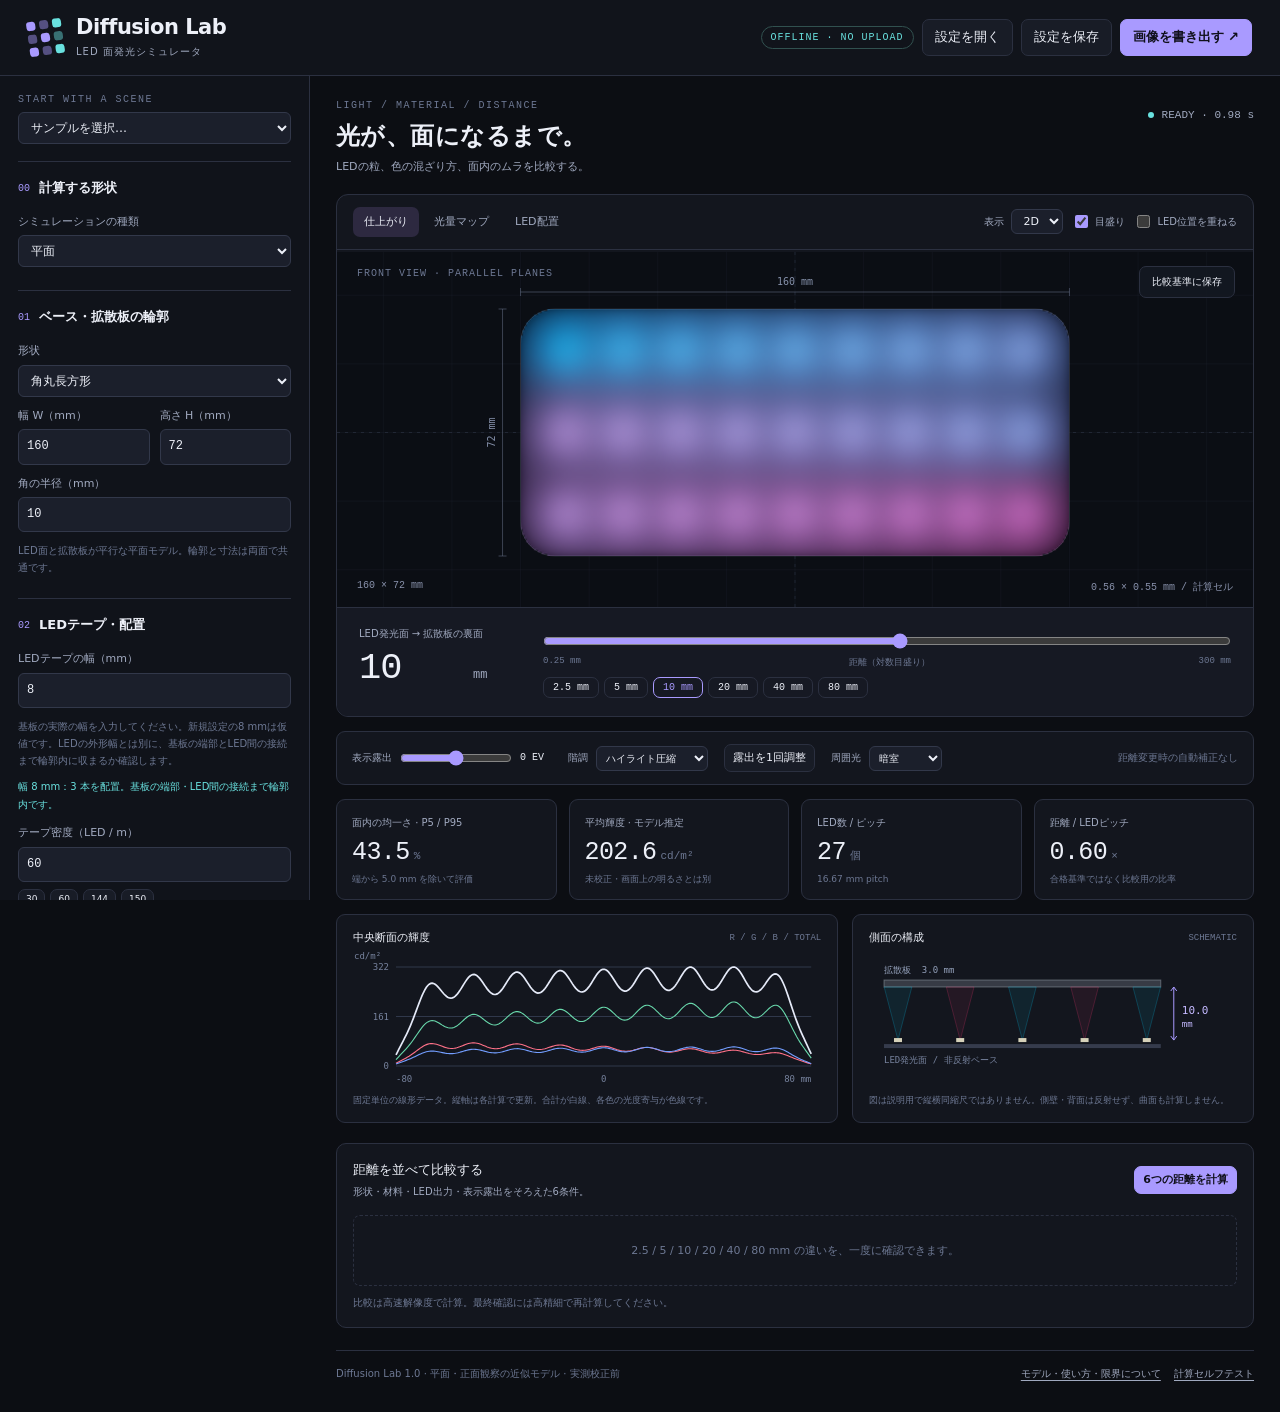
==== commit 0eb46f32: "円筒3Dで奥側のLEDが基板に隠れる描画順を修正" ====
--- a/index.html
+++ b/index.html
@@ -1139,14 +1139,15 @@
    }
   }
  }
- function part(world,color,normal,position,kind){if(normal&&dot(normal,camera.position.map((v,i)=>v-position[i]))<=1e-9)return;const points=projectPoints(world,project);parts.push({points,color,kind,depth:points.reduce((v,p)=>v+p.depth,0)/points.length});}
+ function part(world,color,normal,position,kind,layer=1){if(normal&&dot(normal,camera.position.map((v,i)=>v-position[i]))<=1e-9)return;const points=projectPoints(world,project);parts.push({points,color,kind,layer,depth:points.reduce((v,p)=>v+p.depth,0)/points.length});}
  if(options.showLED!==false){
   for(const face of tape.tapeFaces)part(face.polygon,'#151922',face.normal,[0,0,0],'tape');
   const a=tape.tapeFaces[0].polygon,b=tape.tapeFaces[1].polygon;
   for(let i=0;i<4;i++){const k=(i+1)%4;part([a[i],a[k],b[k],b[i]],'#394353',null,[0,0,0],'tape');}
   for(const pack of tape.packages){
-   part(pack.front,'#c3c7ce',pack.normal,pack.position,'package');part(pack.light,rgbColor(pack.led.rgb),pack.normal,pack.position,'light');
-   for(let i=0;i<4;i++){const k=(i+1)%4;part([pack.back[i],pack.back[k],pack.front[k],pack.front[i]],'#6c788c',null,pack.position,'package');}
+   const layer=dot(pack.normal,camera.position.map((v,i)=>v-pack.position[i]))>=0?2:0;
+   part(pack.front,'#c3c7ce',pack.normal,pack.position,'package',layer);part(pack.light,rgbColor(pack.led.rgb),pack.normal,pack.position,'light',layer);
+   for(let i=0;i<4;i++){const k=(i+1)%4;part([pack.back[i],pack.back[k],pack.front[k],pack.front[i]],'#6c788c',null,pack.position,'package',layer);}
   }
  }
  ctx.save();ctx.clearRect(0,0,camera.width,camera.height);ctx.imageSmoothingEnabled=true;
@@ -1155,7 +1156,10 @@
  // 不透明な側壁を透かしてLEDを浮き上がらせない。
  ctx.save();path(ctx,projectPoints(near.inner,project));ctx.clip();
  inner.sort((a,b)=>a.depth-b.depth);for(const face of inner){const v=Math.round(24+face.shade*14);fill(ctx,face.points,`rgb(${v},${v+5},${v+14})`);}
- parts.sort((a,b)=>a.depth-b.depth);for(const p of parts)fill(ctx,p.points,p.color,p.kind==='light'?null:'#a5b1c533');ctx.restore();
+ // 長い基板を平均深度でLEDと混ぜると、基板が奥半分のLEDを覆ってしまう。
+ // 基板から見た裏側のパッケージ→基板→表側のLEDの順にし、各層の中だけ深度順にする。
+ parts.sort((a,b)=>a.layer-b.layer||a.depth-b.depth);
+ for(const p of parts)fill(ctx,p.points,p.color,p.kind==='light'?null:'#a5b1c533');ctx.restore();
  outer.sort((a,b)=>a.depth-b.depth);ctx.save();
  // 三角形の重なりが側壁のシルエットや開端へはみ出さないよう、面の合成輪郭で制限する。
  ctx.beginPath();for(const face of outer){face.points.forEach((p,i)=>i?ctx.lineTo(p.x,p.y):ctx.moveTo(p.x,p.y));ctx.closePath();}ctx.clip();
